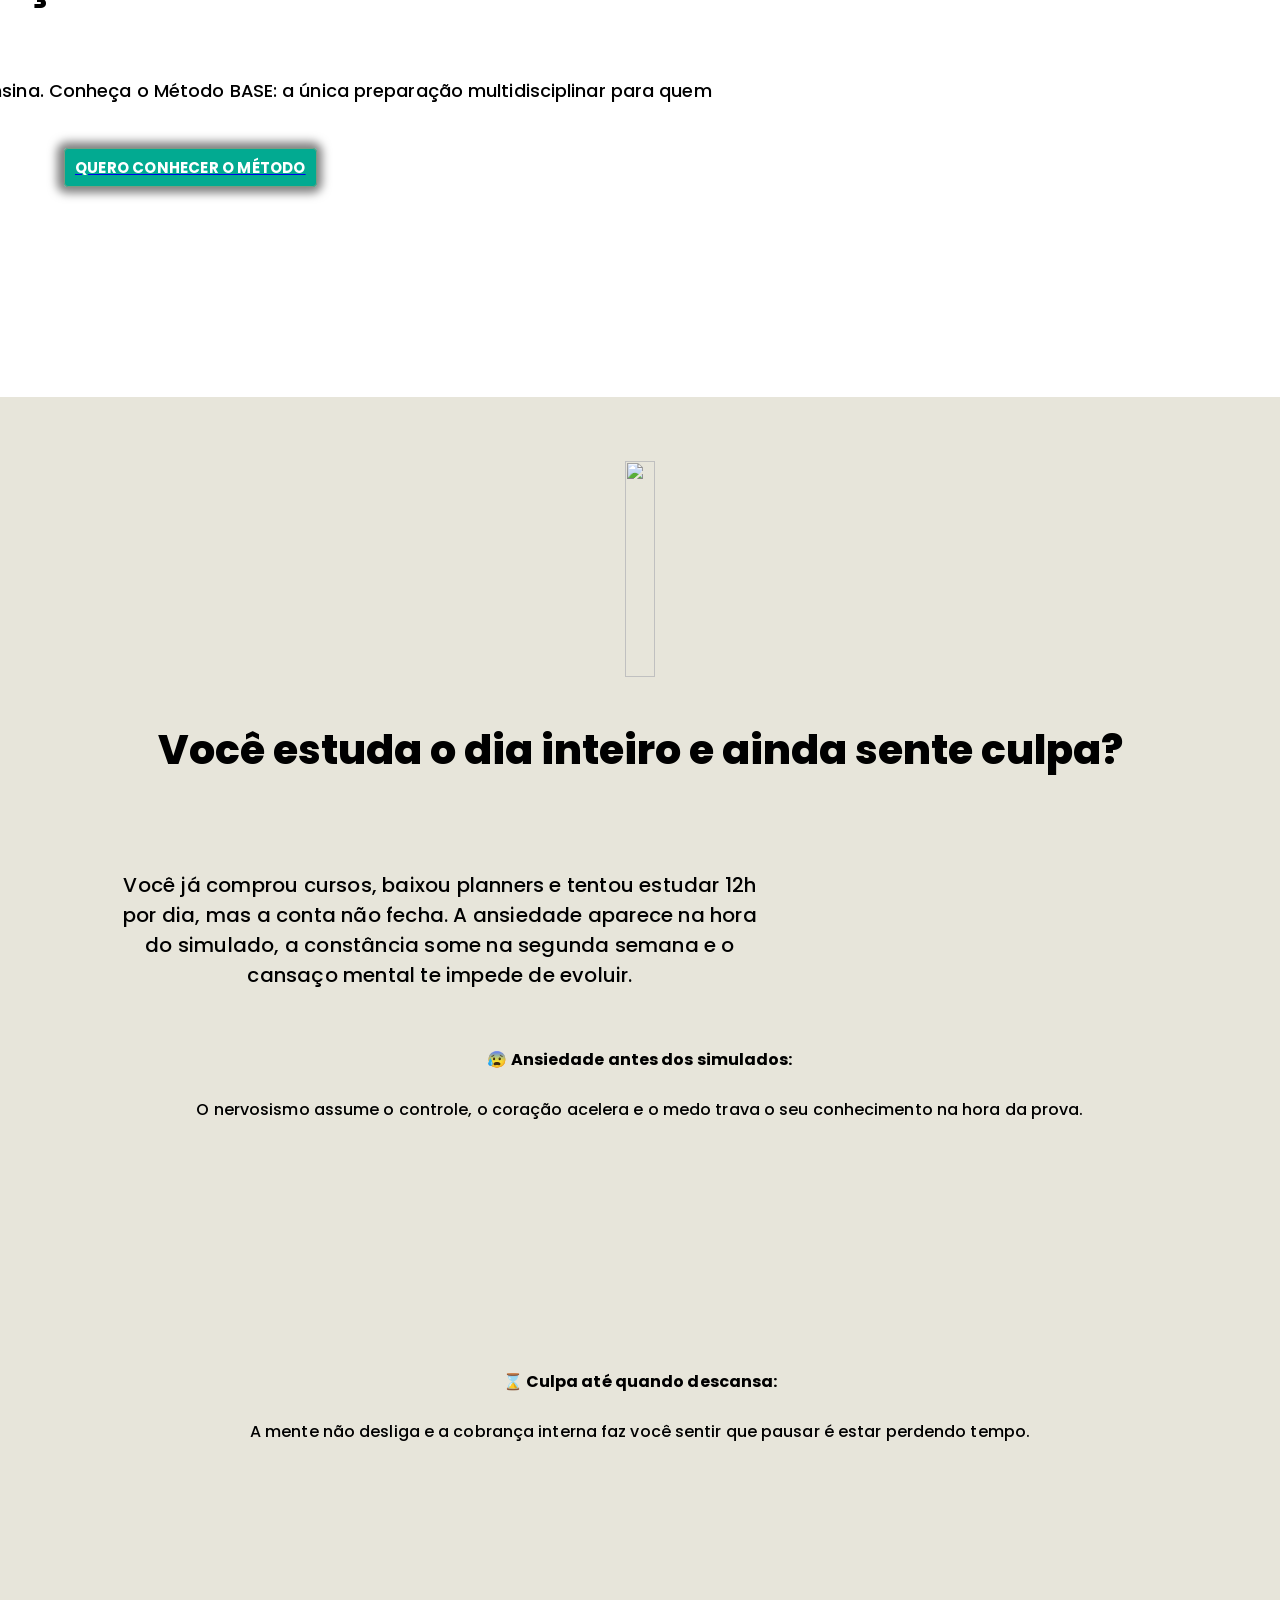
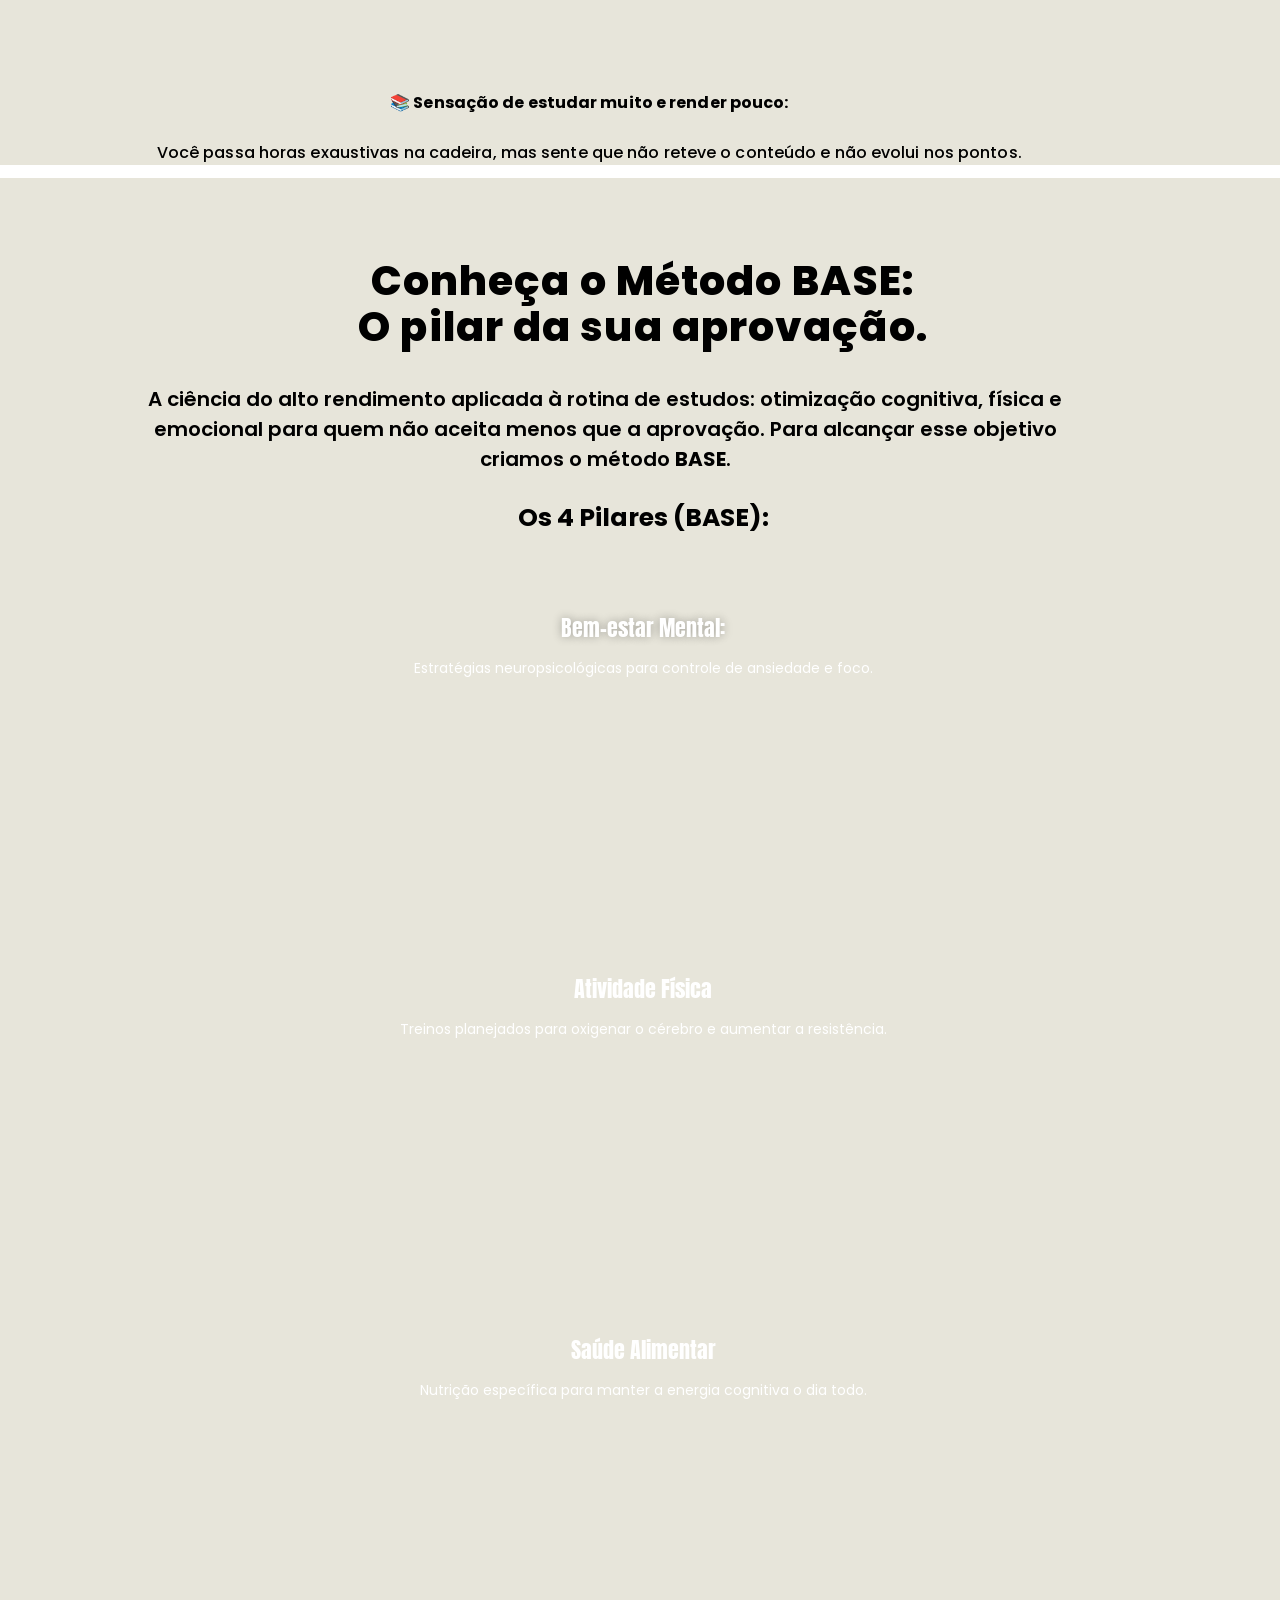
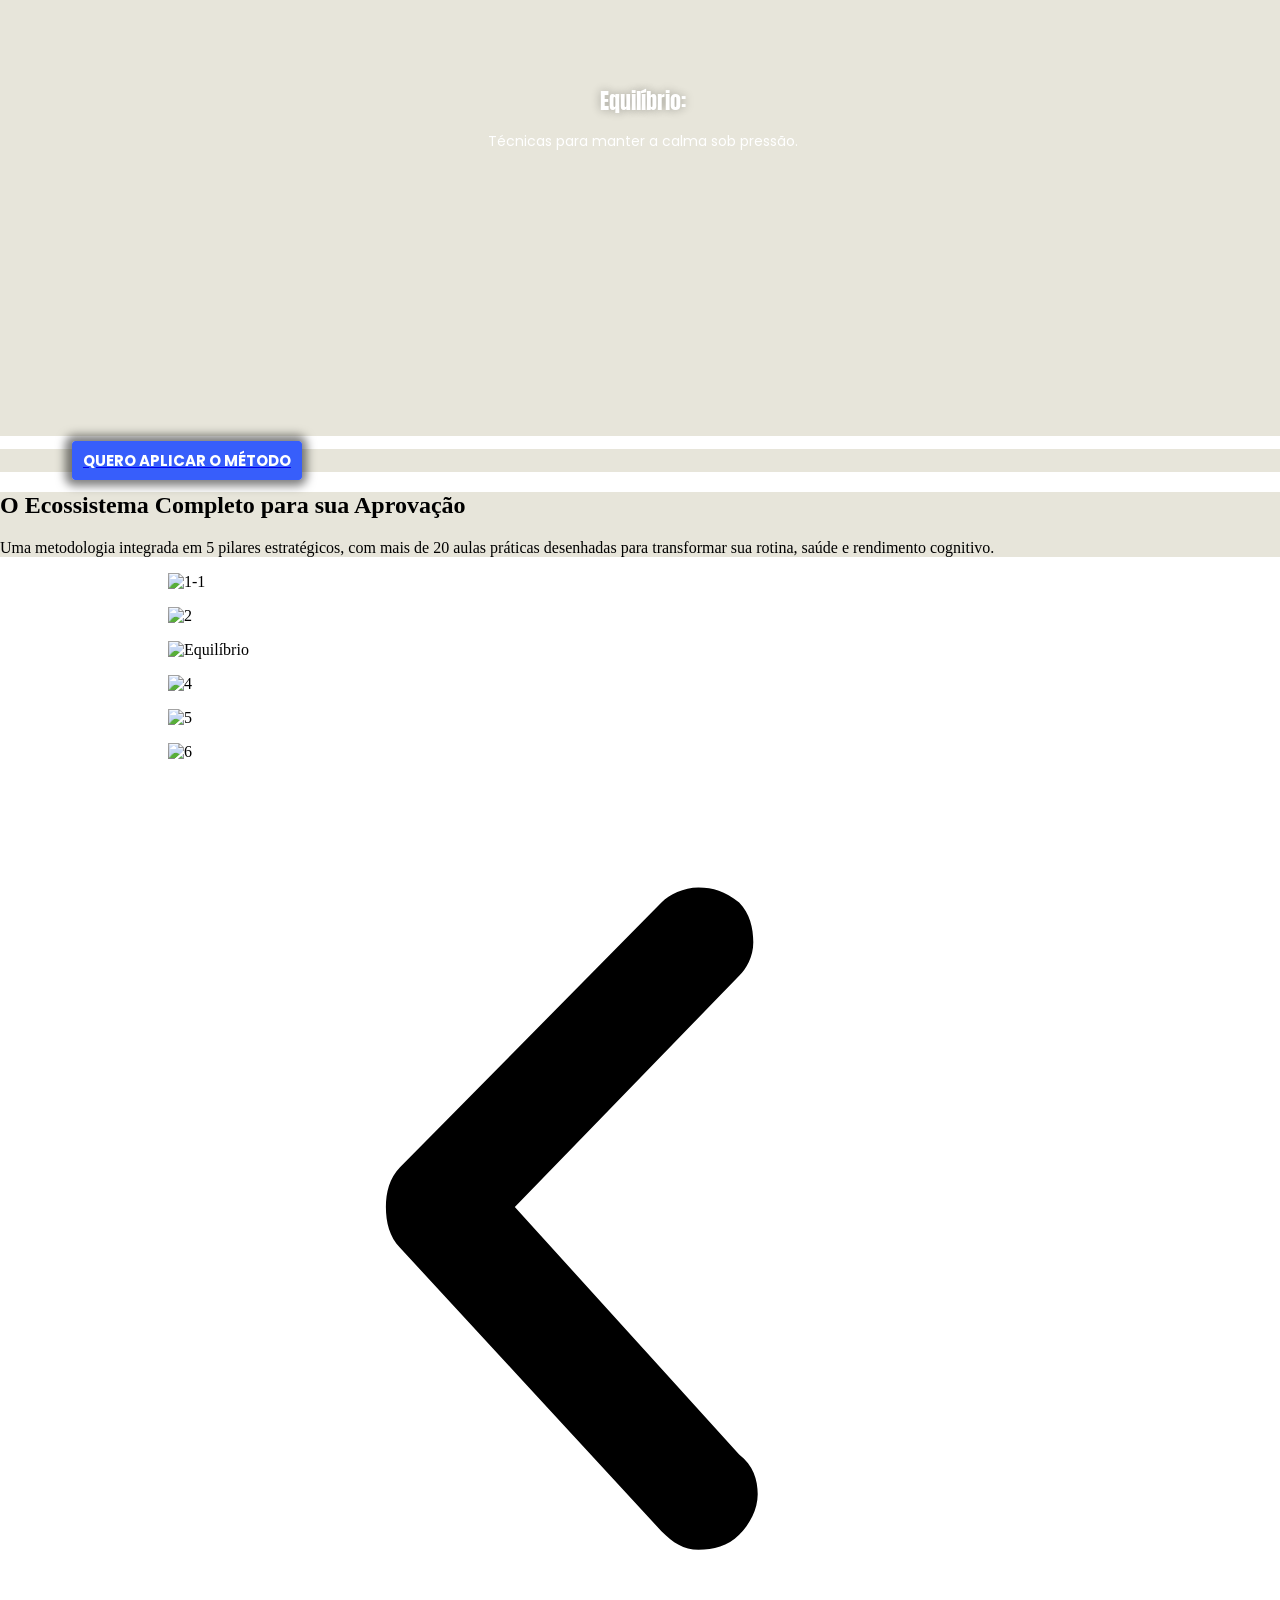
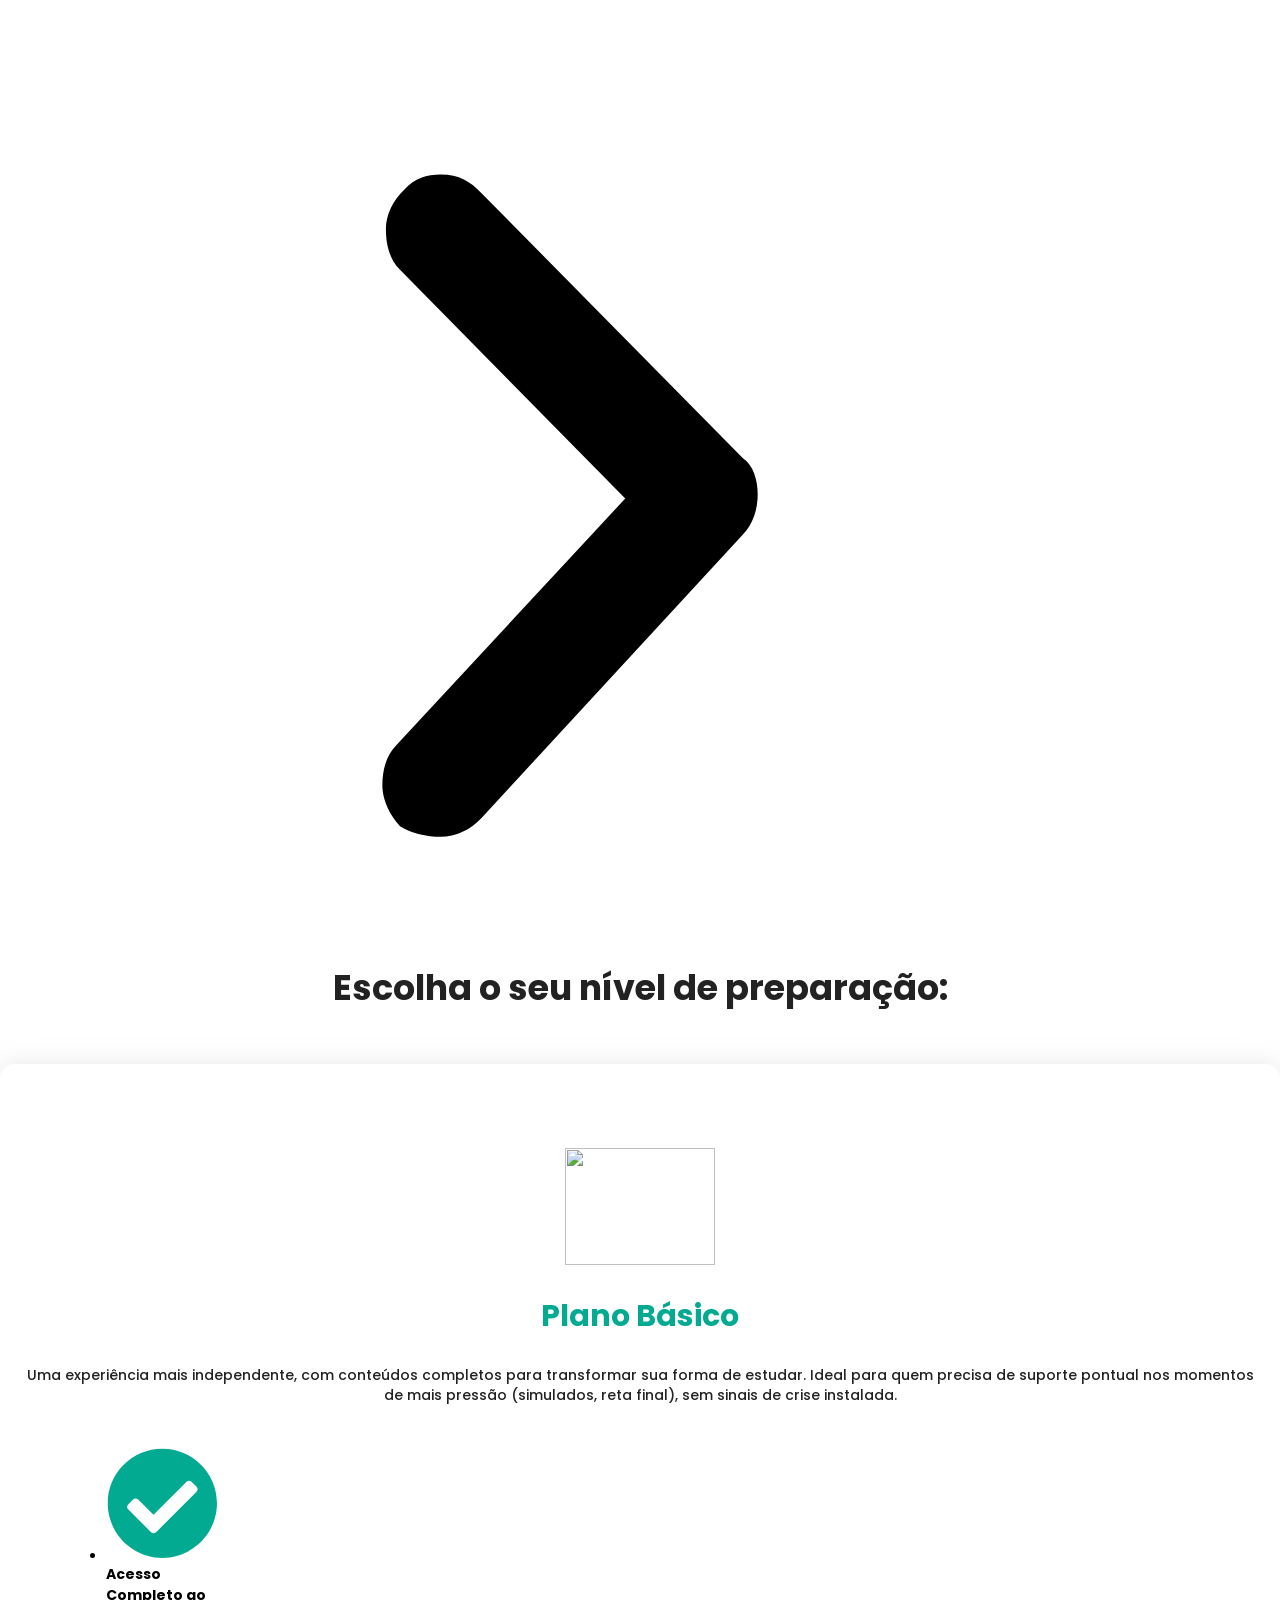
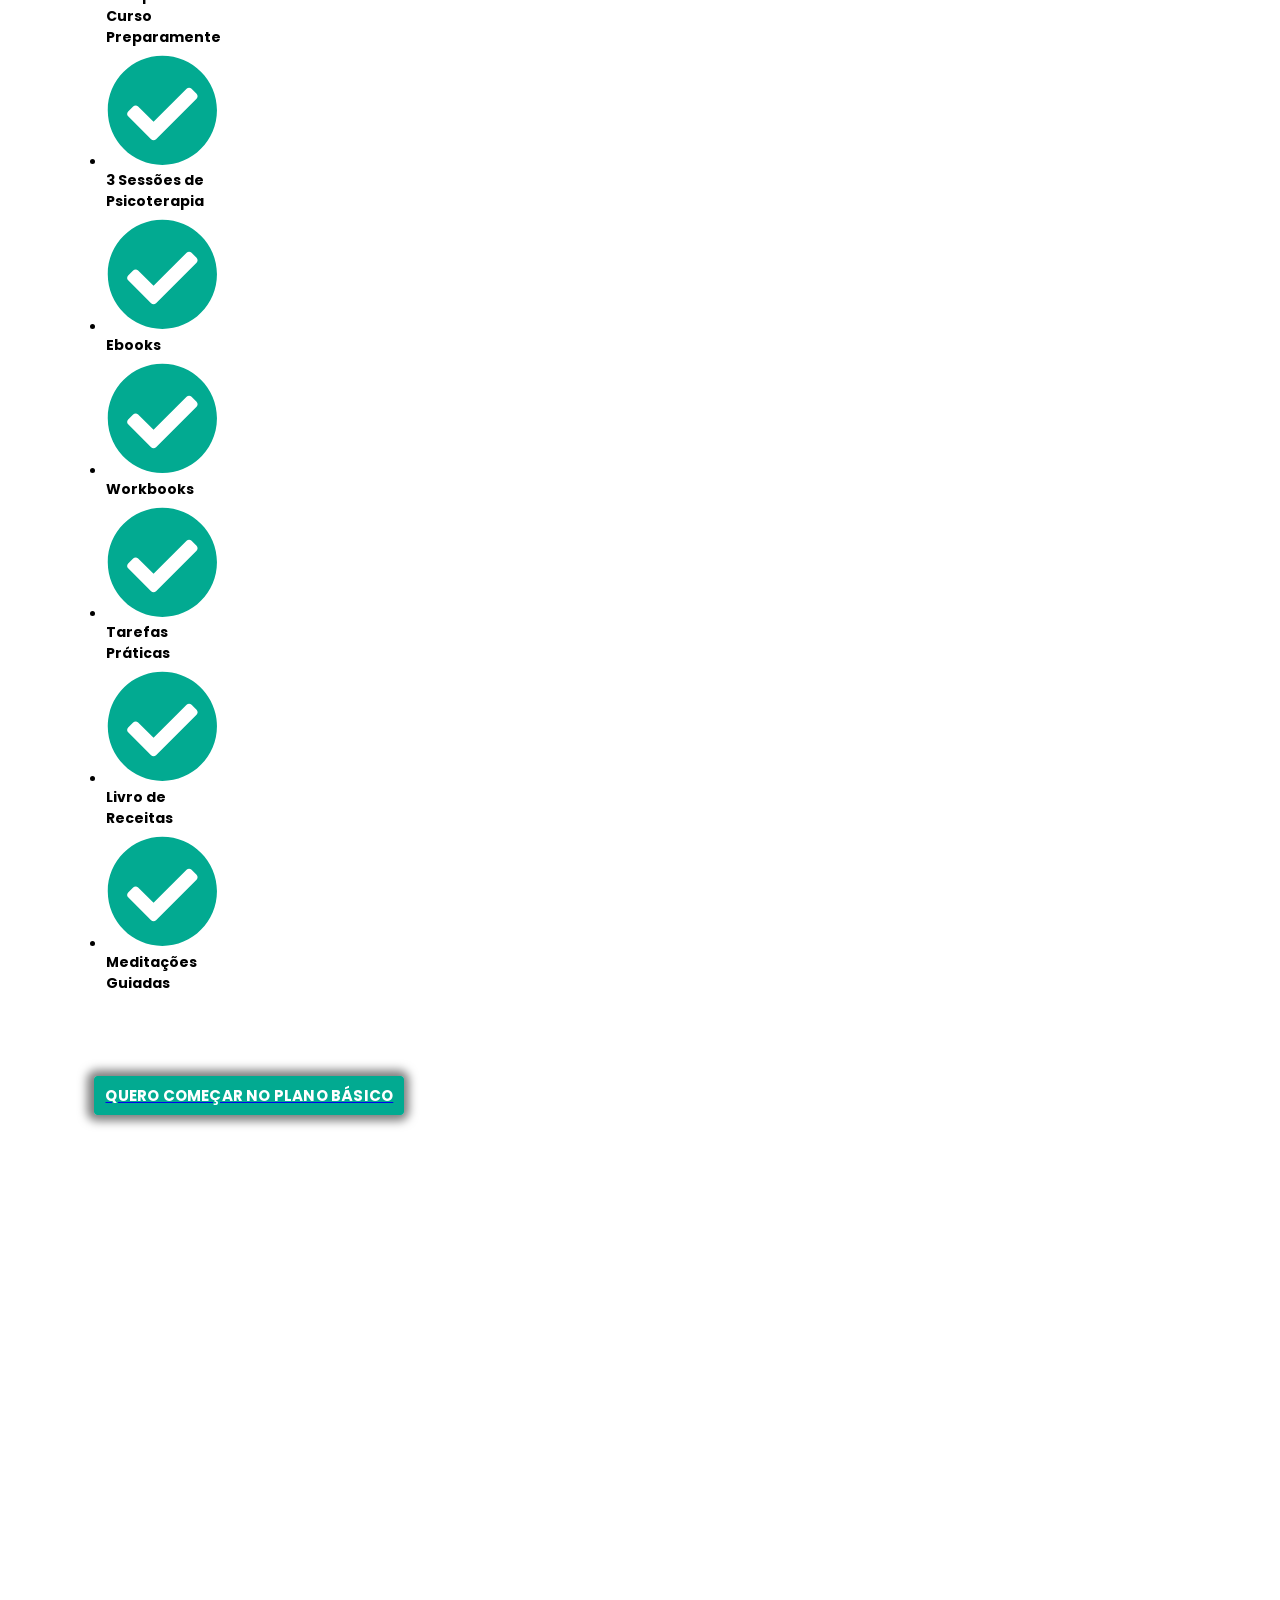
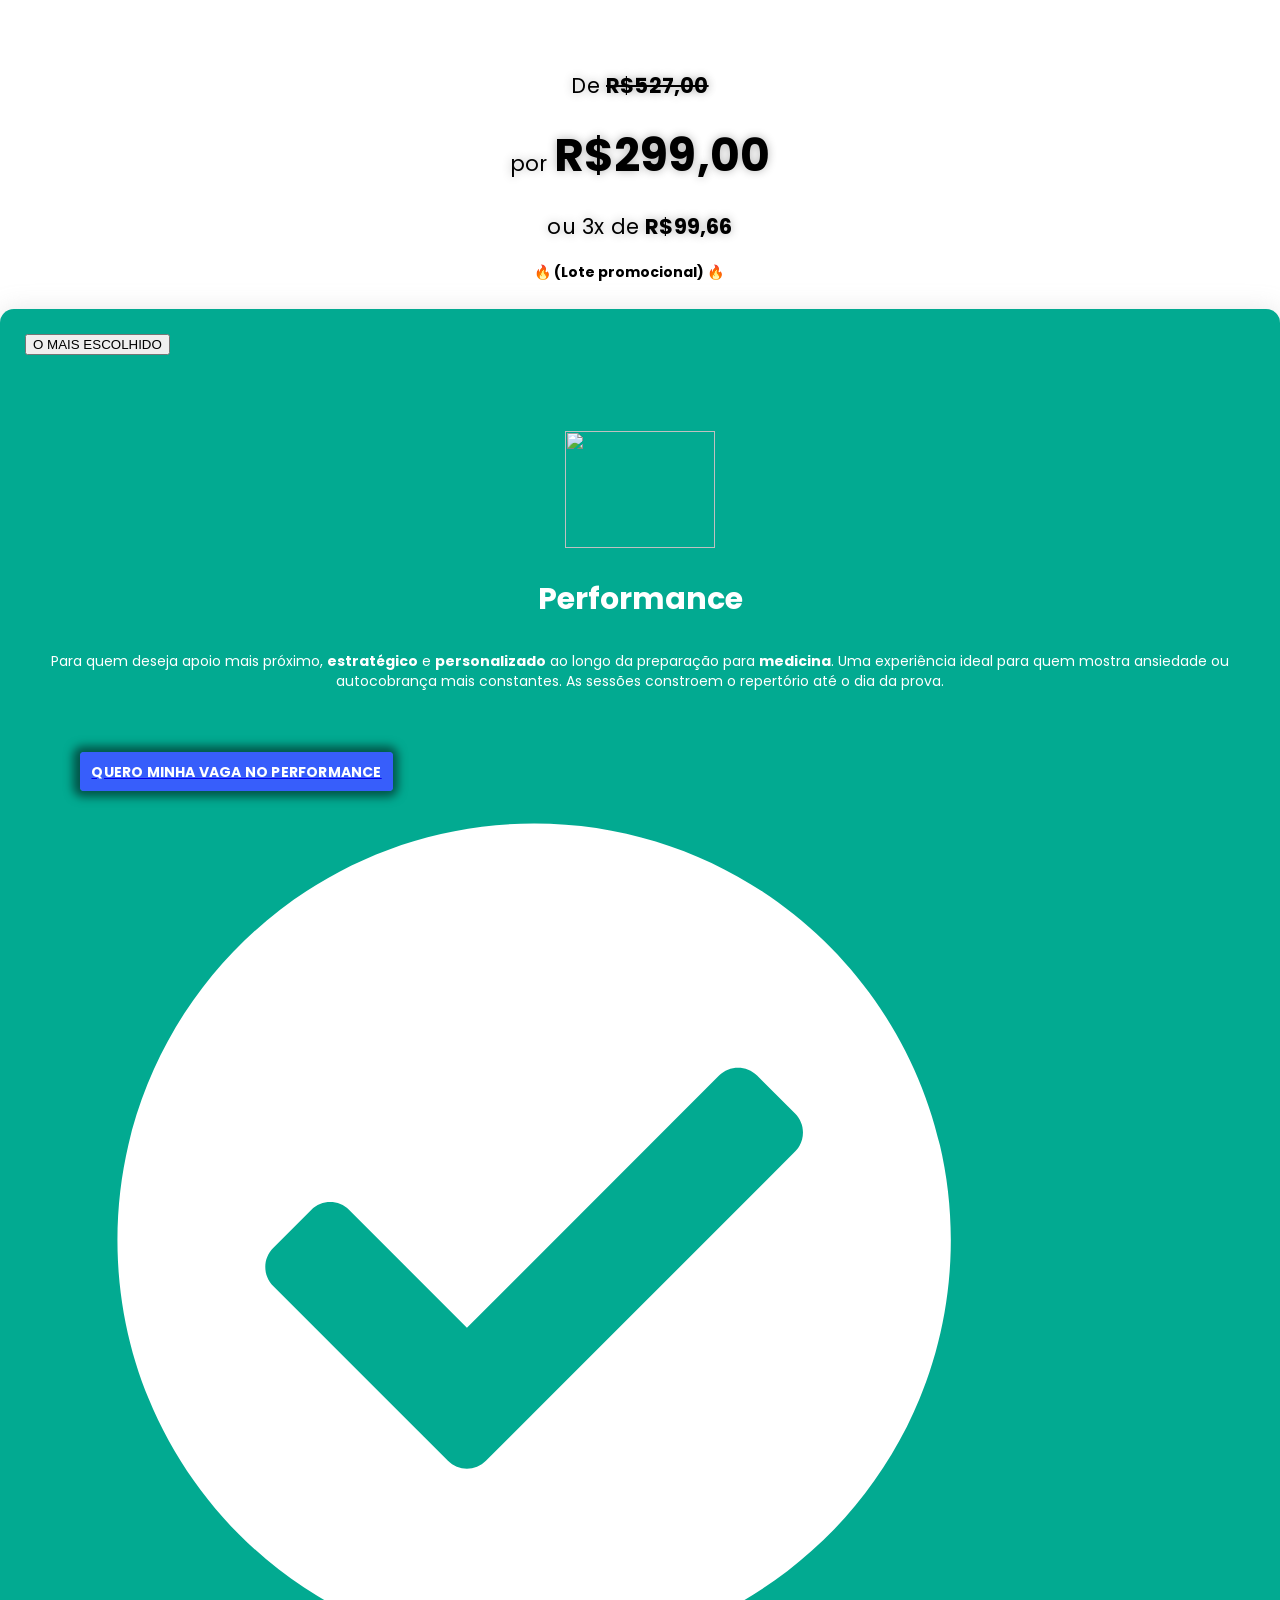
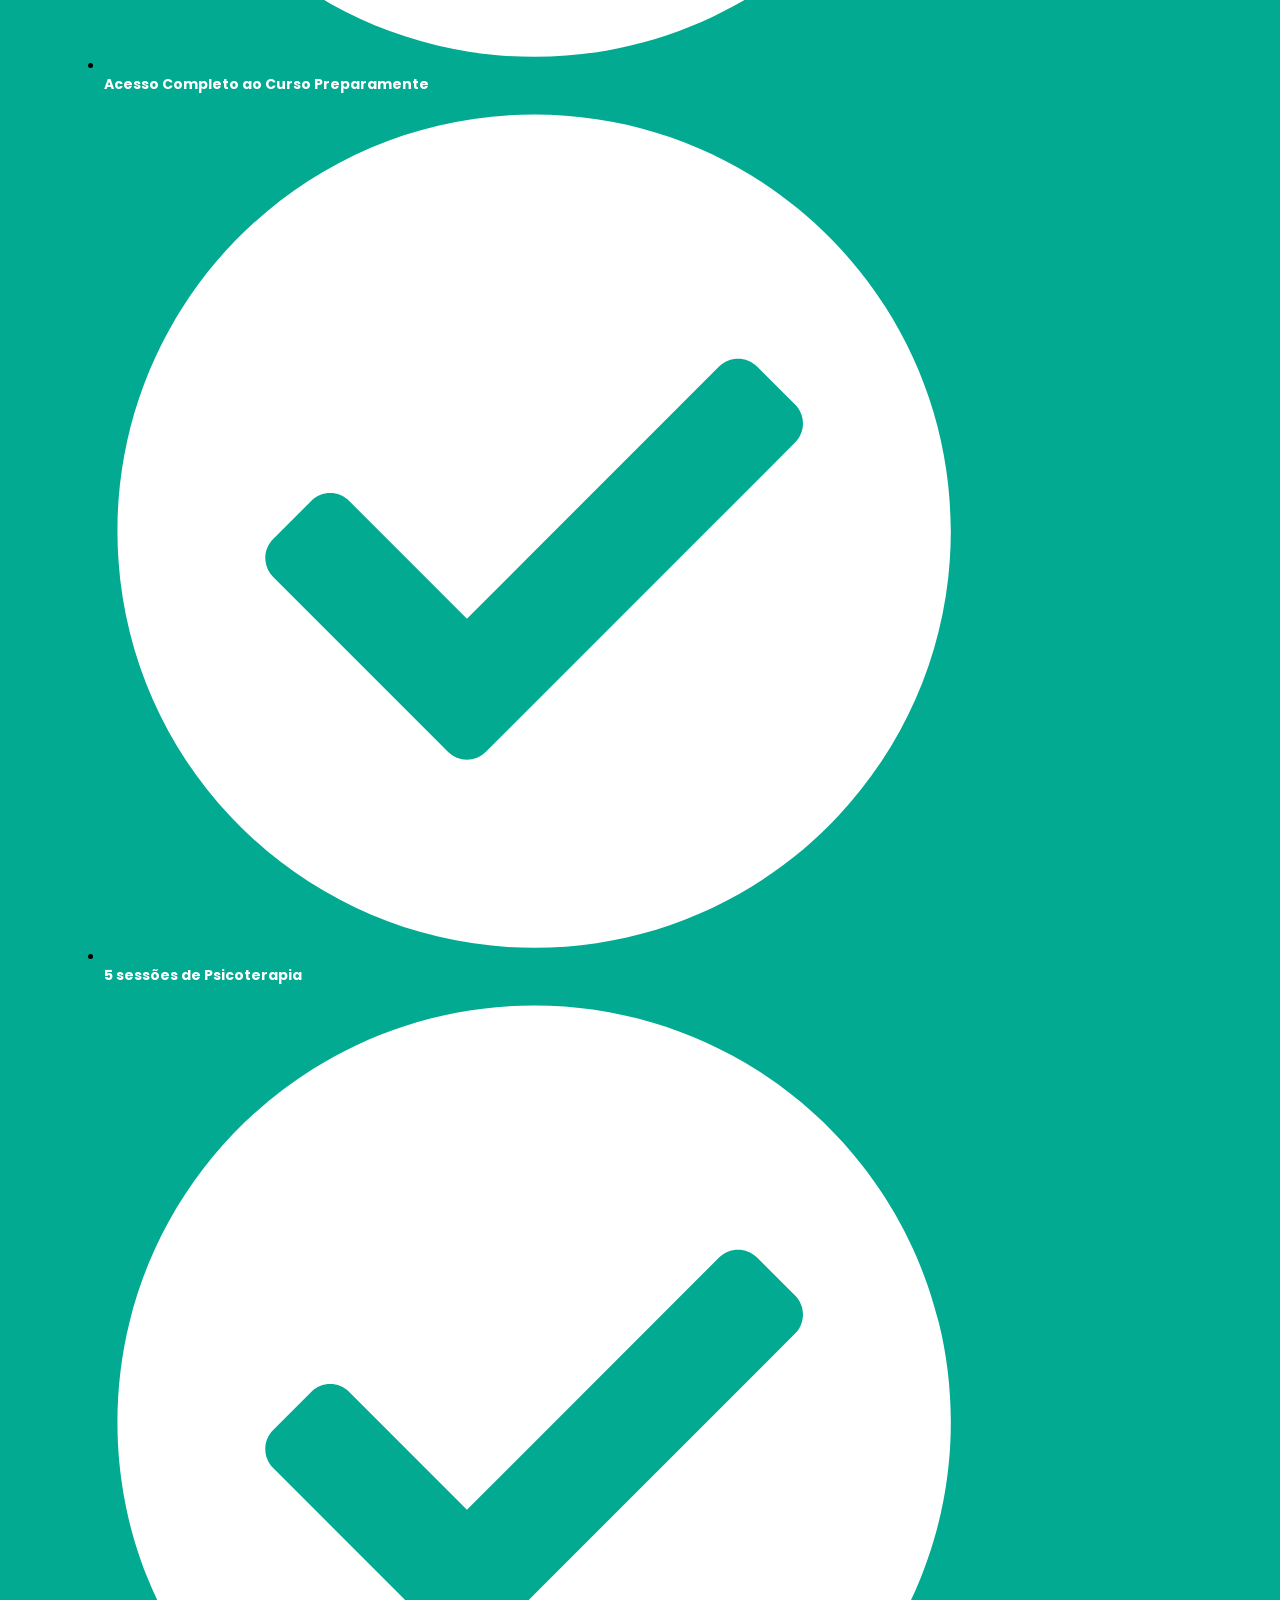
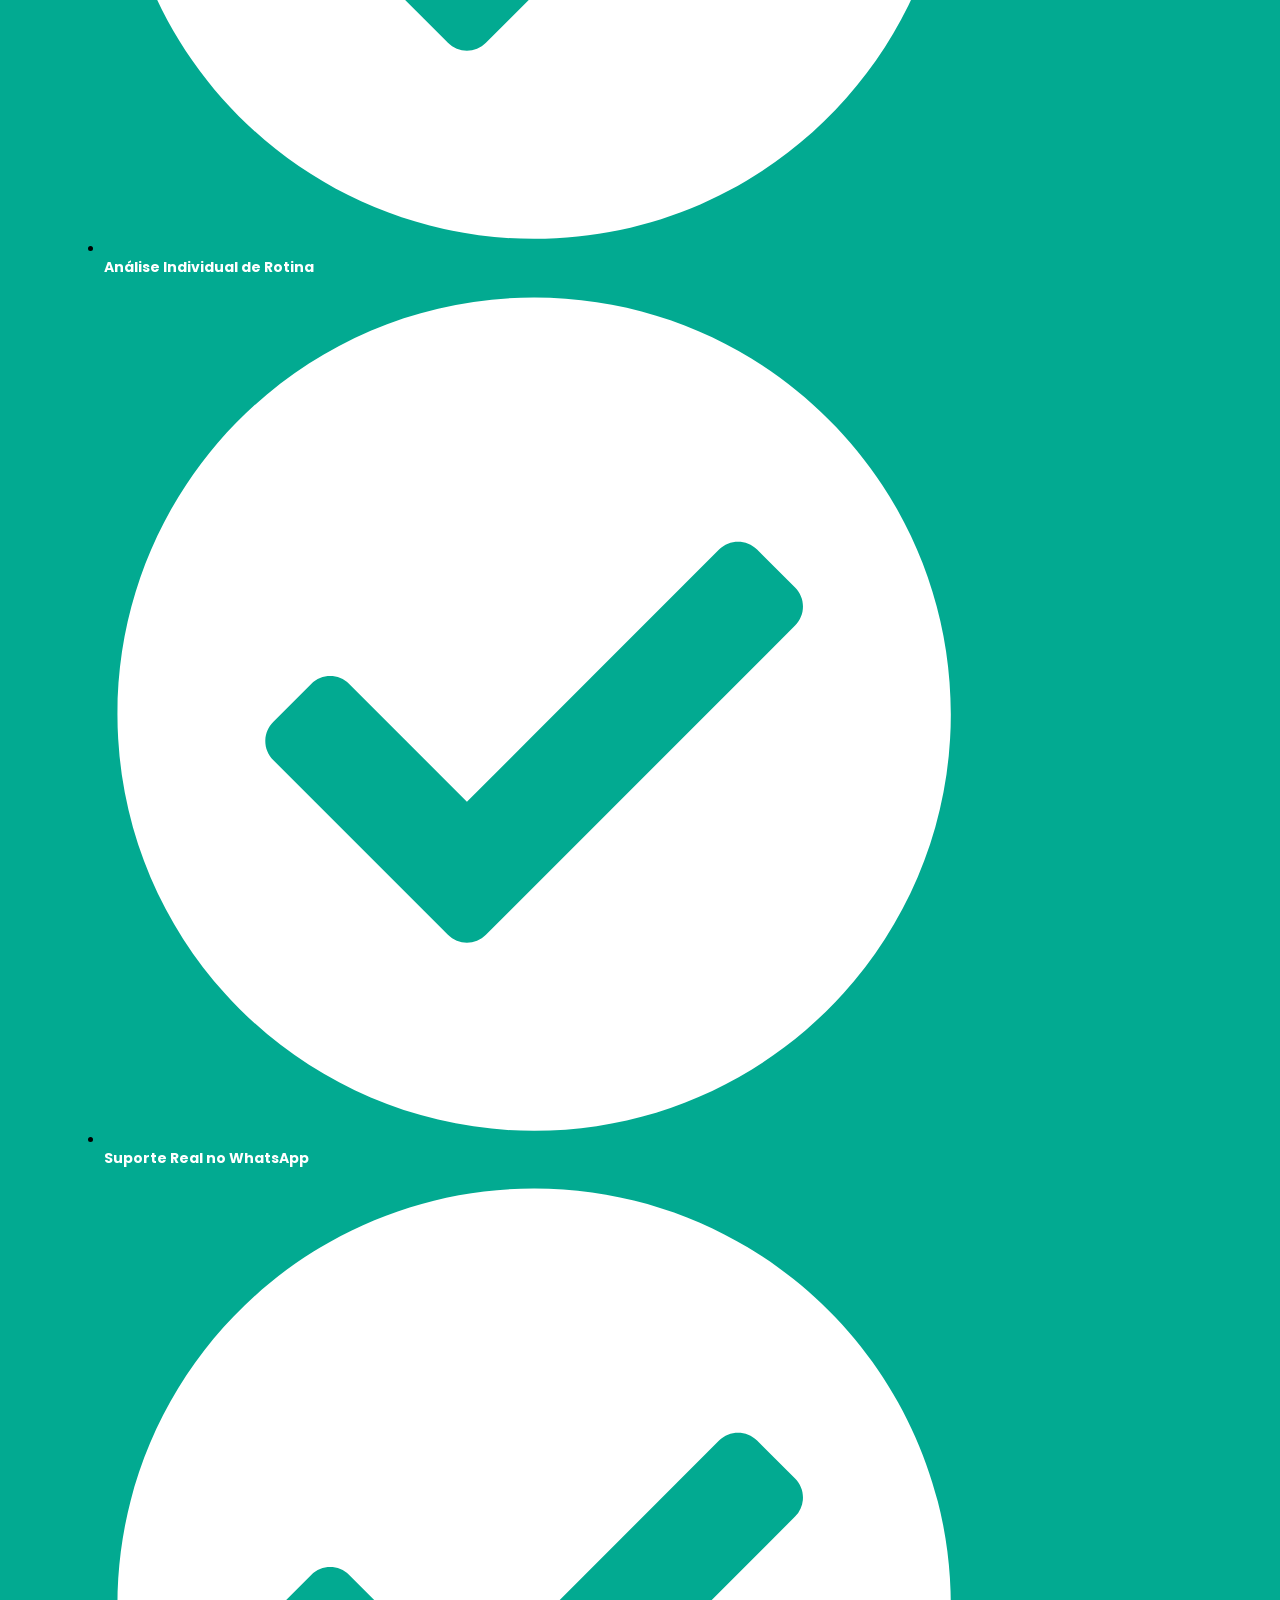
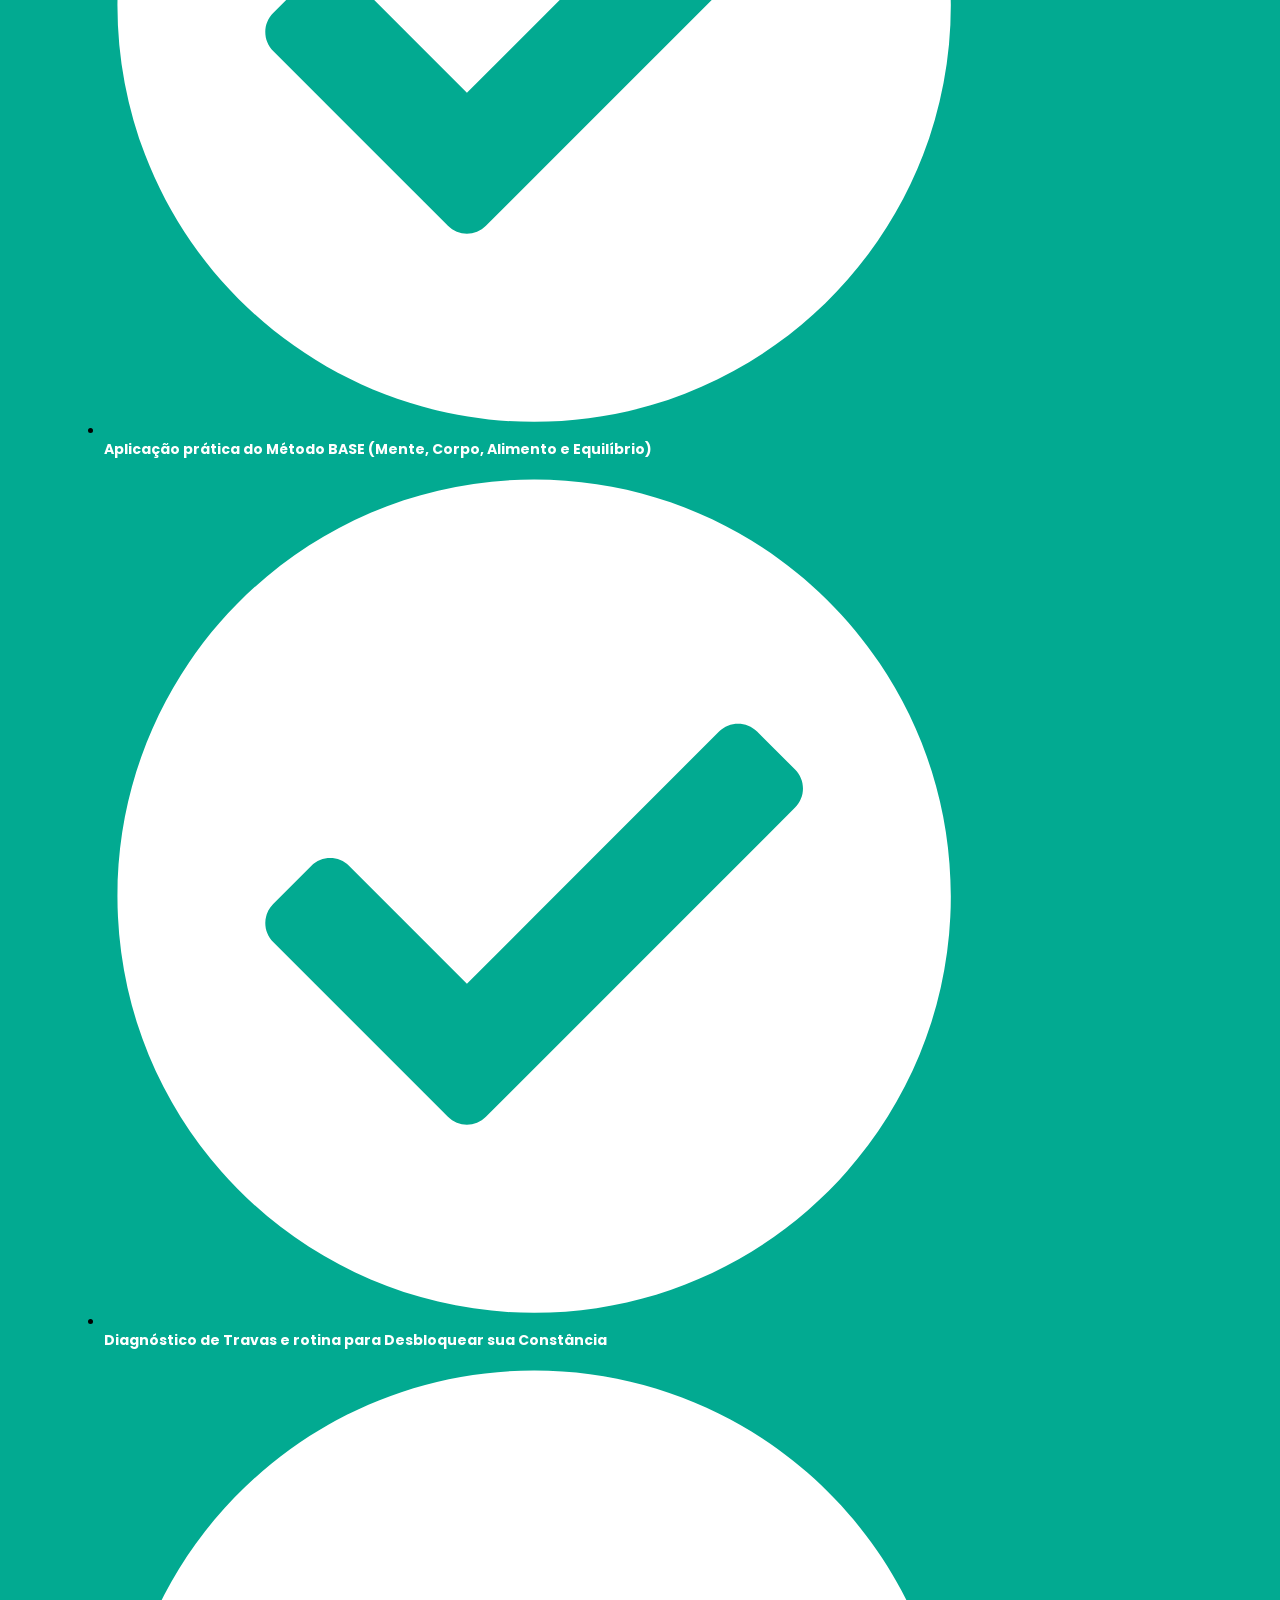
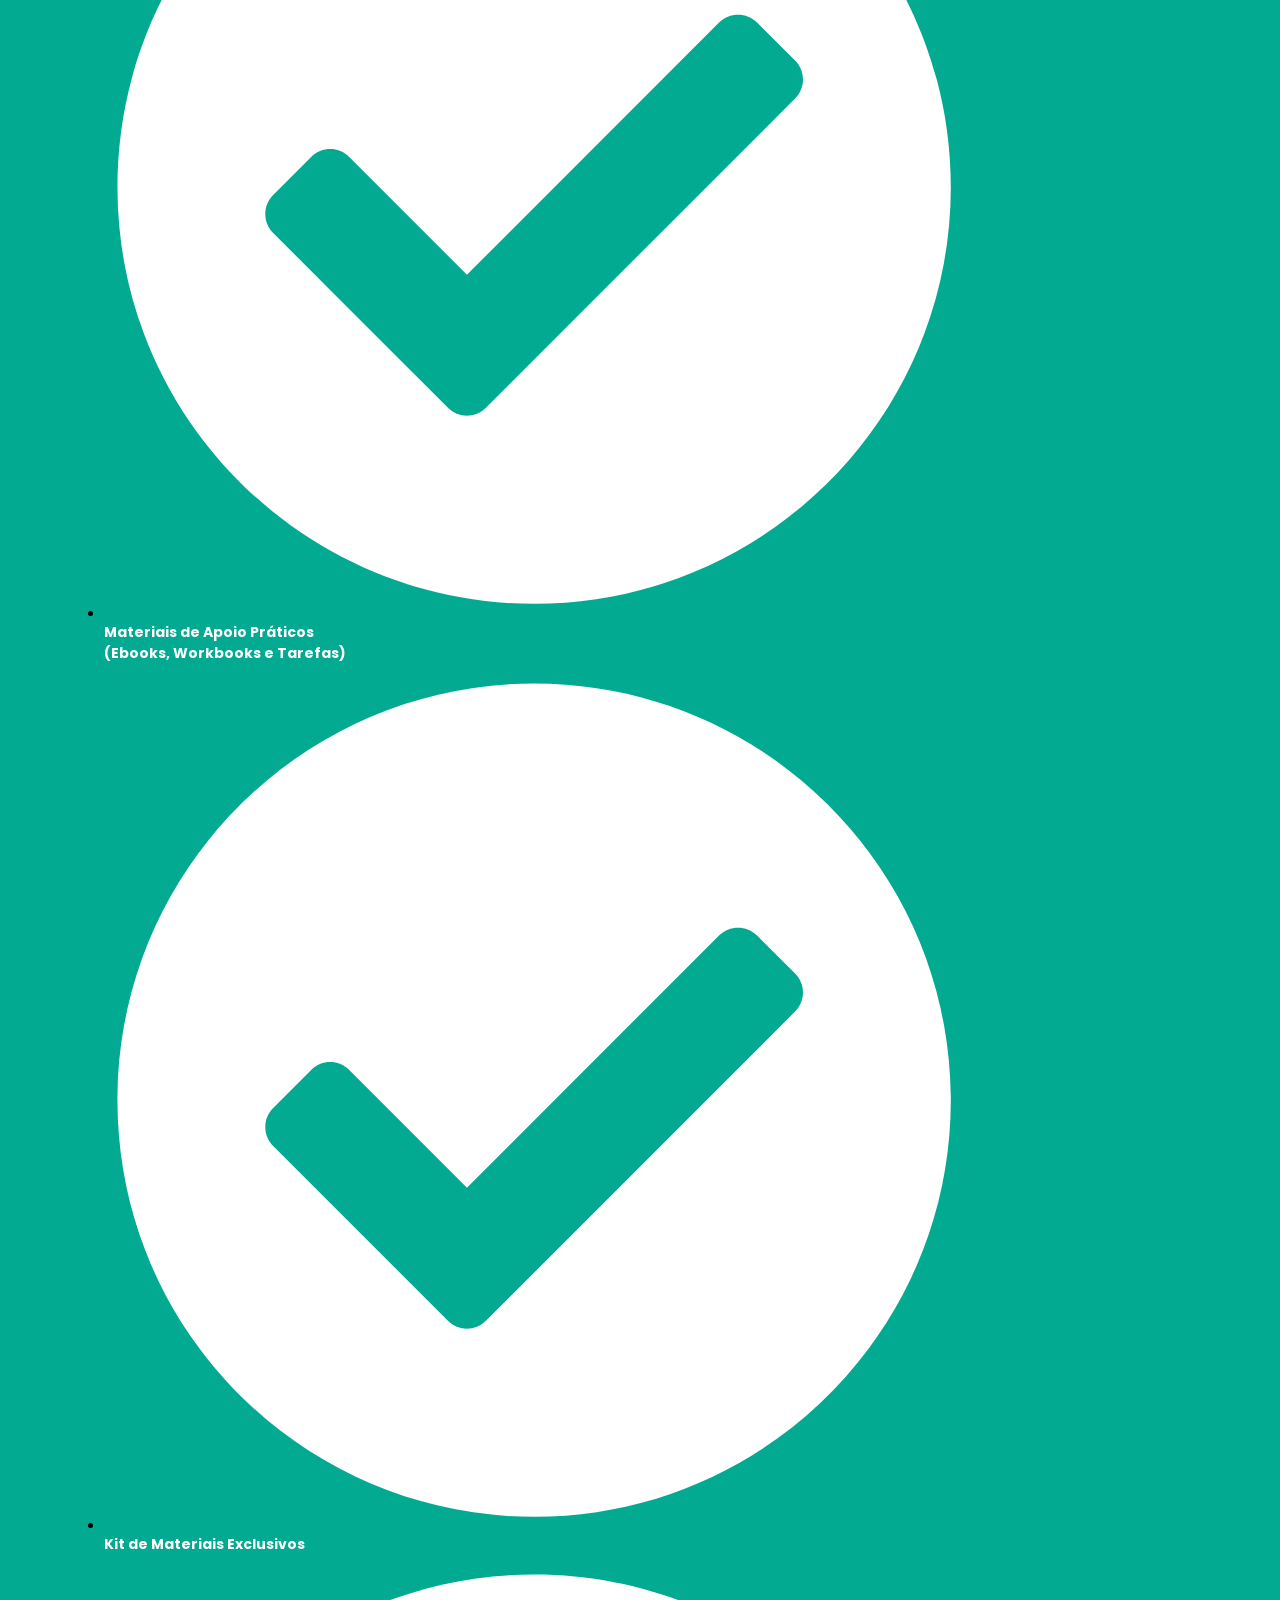
==== index.html @ 30eaa713 "Add files via upload" ====
<!DOCTYPE html>
<html lang="pt-BR" prefix="og: https://ogp.me/ns#">
<head><meta charset="UTF-8">
	
		
<!-- Otimização para mecanismos de pesquisa pelo Rank Math - https://rankmath.com/ -->
<title>Mentoria Preparamente - Psicólogo Mateus Tiujo - Preparamente | Mentoria</title>
<meta name="description" content="Descubra o método criado por psicólogos para você estudar melhor e aumentar as suas chances reais de aprovação em Medicina.">
<meta name="robots" content="index, follow, max-snippet:-1, max-video-preview:-1, max-image-preview:large">
<link rel="canonical" href="/">
<meta property="og:locale" content="pt_BR">
<meta property="og:type" content="website">
<meta property="og:title" content="Mentoria Preparamente - Psicólogo Mateus Tiujo - Preparamente | Mentoria">
<meta property="og:description" content="Descubra o método criado por psicólogos para você estudar melhor e aumentar as suas chances reais de aprovação em Medicina.">
<meta property="og:url" content="/">
<meta property="og:site_name" content="Curso Preparamente">
<meta property="og:updated_time" content="2026-08-25T13:36:39-03:00">
<meta property="article:published_time" content="2026-05-13T02:18:08-03:00">
<meta property="article:modified_time" content="2026-08-25T13:36:39-03:00">
<meta name="twitter:card" content="summary_large_image">
<meta name="twitter:title" content="Mentoria Preparamente - Psicólogo Mateus Tiujo - Preparamente | Mentoria">
<meta name="twitter:description" content="Descubra o método criado por psicólogos para você estudar melhor e aumentar as suas chances reais de aprovação em Medicina.">
<meta name="twitter:label1" content="Escrito por">
<meta name="twitter:data1" content="Kyros Marketing">
<meta name="twitter:label2" content="Tempo para leitura">
<meta name="twitter:data2" content="8 minutos">
<script type="application/ld+json" class="rank-math-schema">{"@context":"https://schema.org","@graph":[{"@type":["Person","Organization"],"@id":"/#person","name":"Curso Preparamente","logo":{"@type":"ImageObject","@id":"/#logo","url":"/wp-content/uploads/2026/05/central-verde.png","contentUrl":"/wp-content/uploads/2026/05/central-verde.png","caption":"Curso Preparamente","inLanguage":"pt-BR","width":"519","height":"227"},"image":{"@type":"ImageObject","@id":"/#logo","url":"/wp-content/uploads/2026/05/central-verde.png","contentUrl":"/wp-content/uploads/2026/05/central-verde.png","caption":"Curso Preparamente","inLanguage":"pt-BR","width":"519","height":"227"}},{"@type":"WebSite","@id":"/#website","url":"https://mentoriapreparamente.com.br","name":"Curso Preparamente","alternateName":"Preparamente","publisher":{"@id":"/#person"},"inLanguage":"pt-BR","potentialAction":{"@type":"SearchAction","target":"/?s={search_term_string}","query-input":"required name=search_term_string"}},{"@type":"ImageObject","@id":"/wp-content/uploads/2026/05/central-verde-1.png","url":"/wp-content/uploads/2026/05/central-verde-1.png","width":"200","height":"200","inLanguage":"pt-BR"},{"@type":"WebPage","@id":"/#webpage","url":"/","name":"Mentoria Preparamente - Psic\u00f3logo Mateus Tiujo - Preparamente | Mentoria","datePublished":"2026-05-13T02:18:08-03:00","dateModified":"2026-08-25T13:36:39-03:00","about":{"@id":"/#person"},"isPartOf":{"@id":"/#website"},"primaryImageOfPage":{"@id":"/wp-content/uploads/2026/05/central-verde-1.png"},"inLanguage":"pt-BR"},{"@type":"Person","@id":"/author/kyros-marketing/","name":"Kyros Marketing","url":"/author/kyros-marketing/","image":{"@type":"ImageObject","@id":"https://secure.gravatar.com/avatar/af9c59f8c259af6863aa261c4e5a3d7832712e059bbc242b240fab1f3166eb3b?s=96&amp;d=mm&amp;r=g","url":"https://secure.gravatar.com/avatar/af9c59f8c259af6863aa261c4e5a3d7832712e059bbc242b240fab1f3166eb3b?s=96&amp;d=mm&amp;r=g","caption":"Kyros Marketing","inLanguage":"pt-BR"}},{"@type":"Article","headline":"Mentoria Preparamente - Psic\u00f3logo Mateus Tiujo - Preparamente | Mentoria","datePublished":"2026-05-13T02:18:08-03:00","dateModified":"2026-08-25T13:36:39-03:00","author":{"@id":"/author/kyros-marketing/","name":"Kyros Marketing"},"publisher":{"@id":"/#person"},"description":"Descubra o m\u00e9todo criado por psic\u00f3logos para voc\u00ea estudar melhor e aumentar as suas chances reais de aprova\u00e7\u00e3o em Medicina.","name":"Mentoria Preparamente - Psic\u00f3logo Mateus Tiujo - Preparamente | Mentoria","@id":"/#richSnippet","isPartOf":{"@id":"/#webpage"},"image":{"@id":"/wp-content/uploads/2026/05/central-verde-1.png"},"inLanguage":"pt-BR","mainEntityOfPage":{"@id":"/#webpage"}}]}</script>
<!-- /Plugin de SEO Rank Math para WordPress -->

<link rel="alternate" type="application/rss+xml" title="Feed para Preparamente | Mentoria »" href="/feed/">
<link rel="alternate" type="application/rss+xml" title="Feed de comentários para Preparamente | Mentoria »" href="/comments/feed/">


<style id="wp-img-auto-sizes-contain-inline-css" type="text/css">
img:is([sizes=auto i],[sizes^="auto," i]){contain-intrinsic-size:3000px 1500px}
/*# sourceURL=wp-img-auto-sizes-contain-inline-css */
</style>
<style id="wp-emoji-styles-inline-css" type="text/css">

	img.wp-smiley, img.emoji {
		display: inline !important;
		border: none !important;
		box-shadow: none !important;
		height: 1em !important;
		width: 1em !important;
		margin: 0 0.07em !important;
		vertical-align: -0.1em !important;
		background: none !important;
		padding: 0 !important;
	}
/*# sourceURL=wp-emoji-styles-inline-css */
</style>
<style id="classic-theme-styles-inline-css" type="text/css">
/*! This file is auto-generated */
.wp-block-button__link{color:#fff;background-color:#32373c;border-radius:9999px;box-shadow:none;text-decoration:none;padding:calc(.667em + 2px) calc(1.333em + 2px);font-size:1.125em}.wp-block-file__button{background:#32373c;color:#fff;text-decoration:none}
/*# sourceURL=/wp-includes/css/classic-themes.min.css */
</style>
<style id="global-styles-inline-css" type="text/css">
:root{--wp--preset--aspect-ratio--square: 1;--wp--preset--aspect-ratio--4-3: 4/3;--wp--preset--aspect-ratio--3-4: 3/4;--wp--preset--aspect-ratio--3-2: 3/2;--wp--preset--aspect-ratio--2-3: 2/3;--wp--preset--aspect-ratio--16-9: 16/9;--wp--preset--aspect-ratio--9-16: 9/16;--wp--preset--color--black: #000000;--wp--preset--color--cyan-bluish-gray: #abb8c3;--wp--preset--color--white: #ffffff;--wp--preset--color--pale-pink: #f78da7;--wp--preset--color--vivid-red: #cf2e2e;--wp--preset--color--luminous-vivid-orange: #ff6900;--wp--preset--color--luminous-vivid-amber: #fcb900;--wp--preset--color--light-green-cyan: #7bdcb5;--wp--preset--color--vivid-green-cyan: #00d084;--wp--preset--color--pale-cyan-blue: #8ed1fc;--wp--preset--color--vivid-cyan-blue: #0693e3;--wp--preset--color--vivid-purple: #9b51e0;--wp--preset--gradient--vivid-cyan-blue-to-vivid-purple: linear-gradient(135deg,rgb(6,147,227) 0%,rgb(155,81,224) 100%);--wp--preset--gradient--light-green-cyan-to-vivid-green-cyan: linear-gradient(135deg,rgb(122,220,180) 0%,rgb(0,208,130) 100%);--wp--preset--gradient--luminous-vivid-amber-to-luminous-vivid-orange: linear-gradient(135deg,rgb(252,185,0) 0%,rgb(255,105,0) 100%);--wp--preset--gradient--luminous-vivid-orange-to-vivid-red: linear-gradient(135deg,rgb(255,105,0) 0%,rgb(207,46,46) 100%);--wp--preset--gradient--very-light-gray-to-cyan-bluish-gray: linear-gradient(135deg,rgb(238,238,238) 0%,rgb(169,184,195) 100%);--wp--preset--gradient--cool-to-warm-spectrum: linear-gradient(135deg,rgb(74,234,220) 0%,rgb(151,120,209) 20%,rgb(207,42,186) 40%,rgb(238,44,130) 60%,rgb(251,105,98) 80%,rgb(254,248,76) 100%);--wp--preset--gradient--blush-light-purple: linear-gradient(135deg,rgb(255,206,236) 0%,rgb(152,150,240) 100%);--wp--preset--gradient--blush-bordeaux: linear-gradient(135deg,rgb(254,205,165) 0%,rgb(254,45,45) 50%,rgb(107,0,62) 100%);--wp--preset--gradient--luminous-dusk: linear-gradient(135deg,rgb(255,203,112) 0%,rgb(199,81,192) 50%,rgb(65,88,208) 100%);--wp--preset--gradient--pale-ocean: linear-gradient(135deg,rgb(255,245,203) 0%,rgb(182,227,212) 50%,rgb(51,167,181) 100%);--wp--preset--gradient--electric-grass: linear-gradient(135deg,rgb(202,248,128) 0%,rgb(113,206,126) 100%);--wp--preset--gradient--midnight: linear-gradient(135deg,rgb(2,3,129) 0%,rgb(40,116,252) 100%);--wp--preset--font-size--small: 13px;--wp--preset--font-size--medium: 20px;--wp--preset--font-size--large: 36px;--wp--preset--font-size--x-large: 42px;--wp--preset--spacing--20: 0.44rem;--wp--preset--spacing--30: 0.67rem;--wp--preset--spacing--40: 1rem;--wp--preset--spacing--50: 1.5rem;--wp--preset--spacing--60: 2.25rem;--wp--preset--spacing--70: 3.38rem;--wp--preset--spacing--80: 5.06rem;--wp--preset--shadow--natural: 6px 6px 9px rgba(0, 0, 0, 0.2);--wp--preset--shadow--deep: 12px 12px 50px rgba(0, 0, 0, 0.4);--wp--preset--shadow--sharp: 6px 6px 0px rgba(0, 0, 0, 0.2);--wp--preset--shadow--outlined: 6px 6px 0px -3px rgb(255, 255, 255), 6px 6px rgb(0, 0, 0);--wp--preset--shadow--crisp: 6px 6px 0px rgb(0, 0, 0);}:where(.is-layout-flex){gap: 0.5em;}:where(.is-layout-grid){gap: 0.5em;}body .is-layout-flex{display: flex;}.is-layout-flex{flex-wrap: wrap;align-items: center;}.is-layout-flex > :is(*, div){margin: 0;}body .is-layout-grid{display: grid;}.is-layout-grid > :is(*, div){margin: 0;}:where(.wp-block-columns.is-layout-flex){gap: 2em;}:where(.wp-block-columns.is-layout-grid){gap: 2em;}:where(.wp-block-post-template.is-layout-flex){gap: 1.25em;}:where(.wp-block-post-template.is-layout-grid){gap: 1.25em;}.has-black-color{color: var(--wp--preset--color--black) !important;}.has-cyan-bluish-gray-color{color: var(--wp--preset--color--cyan-bluish-gray) !important;}.has-white-color{color: var(--wp--preset--color--white) !important;}.has-pale-pink-color{color: var(--wp--preset--color--pale-pink) !important;}.has-vivid-red-color{color: var(--wp--preset--color--vivid-red) !important;}.has-luminous-vivid-orange-color{color: var(--wp--preset--color--luminous-vivid-orange) !important;}.has-luminous-vivid-amber-color{color: var(--wp--preset--color--luminous-vivid-amber) !important;}.has-light-green-cyan-color{color: var(--wp--preset--color--light-green-cyan) !important;}.has-vivid-green-cyan-color{color: var(--wp--preset--color--vivid-green-cyan) !important;}.has-pale-cyan-blue-color{color: var(--wp--preset--color--pale-cyan-blue) !important;}.has-vivid-cyan-blue-color{color: var(--wp--preset--color--vivid-cyan-blue) !important;}.has-vivid-purple-color{color: var(--wp--preset--color--vivid-purple) !important;}.has-black-background-color{background-color: var(--wp--preset--color--black) !important;}.has-cyan-bluish-gray-background-color{background-color: var(--wp--preset--color--cyan-bluish-gray) !important;}.has-white-background-color{background-color: var(--wp--preset--color--white) !important;}.has-pale-pink-background-color{background-color: var(--wp--preset--color--pale-pink) !important;}.has-vivid-red-background-color{background-color: var(--wp--preset--color--vivid-red) !important;}.has-luminous-vivid-orange-background-color{background-color: var(--wp--preset--color--luminous-vivid-orange) !important;}.has-luminous-vivid-amber-background-color{background-color: var(--wp--preset--color--luminous-vivid-amber) !important;}.has-light-green-cyan-background-color{background-color: var(--wp--preset--color--light-green-cyan) !important;}.has-vivid-green-cyan-background-color{background-color: var(--wp--preset--color--vivid-green-cyan) !important;}.has-pale-cyan-blue-background-color{background-color: var(--wp--preset--color--pale-cyan-blue) !important;}.has-vivid-cyan-blue-background-color{background-color: var(--wp--preset--color--vivid-cyan-blue) !important;}.has-vivid-purple-background-color{background-color: var(--wp--preset--color--vivid-purple) !important;}.has-black-border-color{border-color: var(--wp--preset--color--black) !important;}.has-cyan-bluish-gray-border-color{border-color: var(--wp--preset--color--cyan-bluish-gray) !important;}.has-white-border-color{border-color: var(--wp--preset--color--white) !important;}.has-pale-pink-border-color{border-color: var(--wp--preset--color--pale-pink) !important;}.has-vivid-red-border-color{border-color: var(--wp--preset--color--vivid-red) !important;}.has-luminous-vivid-orange-border-color{border-color: var(--wp--preset--color--luminous-vivid-orange) !important;}.has-luminous-vivid-amber-border-color{border-color: var(--wp--preset--color--luminous-vivid-amber) !important;}.has-light-green-cyan-border-color{border-color: var(--wp--preset--color--light-green-cyan) !important;}.has-vivid-green-cyan-border-color{border-color: var(--wp--preset--color--vivid-green-cyan) !important;}.has-pale-cyan-blue-border-color{border-color: var(--wp--preset--color--pale-cyan-blue) !important;}.has-vivid-cyan-blue-border-color{border-color: var(--wp--preset--color--vivid-cyan-blue) !important;}.has-vivid-purple-border-color{border-color: var(--wp--preset--color--vivid-purple) !important;}.has-vivid-cyan-blue-to-vivid-purple-gradient-background{background: var(--wp--preset--gradient--vivid-cyan-blue-to-vivid-purple) !important;}.has-light-green-cyan-to-vivid-green-cyan-gradient-background{background: var(--wp--preset--gradient--light-green-cyan-to-vivid-green-cyan) !important;}.has-luminous-vivid-amber-to-luminous-vivid-orange-gradient-background{background: var(--wp--preset--gradient--luminous-vivid-amber-to-luminous-vivid-orange) !important;}.has-luminous-vivid-orange-to-vivid-red-gradient-background{background: var(--wp--preset--gradient--luminous-vivid-orange-to-vivid-red) !important;}.has-very-light-gray-to-cyan-bluish-gray-gradient-background{background: var(--wp--preset--gradient--very-light-gray-to-cyan-bluish-gray) !important;}.has-cool-to-warm-spectrum-gradient-background{background: var(--wp--preset--gradient--cool-to-warm-spectrum) !important;}.has-blush-light-purple-gradient-background{background: var(--wp--preset--gradient--blush-light-purple) !important;}.has-blush-bordeaux-gradient-background{background: var(--wp--preset--gradient--blush-bordeaux) !important;}.has-luminous-dusk-gradient-background{background: var(--wp--preset--gradient--luminous-dusk) !important;}.has-pale-ocean-gradient-background{background: var(--wp--preset--gradient--pale-ocean) !important;}.has-electric-grass-gradient-background{background: var(--wp--preset--gradient--electric-grass) !important;}.has-midnight-gradient-background{background: var(--wp--preset--gradient--midnight) !important;}.has-small-font-size{font-size: var(--wp--preset--font-size--small) !important;}.has-medium-font-size{font-size: var(--wp--preset--font-size--medium) !important;}.has-large-font-size{font-size: var(--wp--preset--font-size--large) !important;}.has-x-large-font-size{font-size: var(--wp--preset--font-size--x-large) !important;}
:where(.wp-block-post-template.is-layout-flex){gap: 1.25em;}:where(.wp-block-post-template.is-layout-grid){gap: 1.25em;}
:where(.wp-block-term-template.is-layout-flex){gap: 1.25em;}:where(.wp-block-term-template.is-layout-grid){gap: 1.25em;}
:where(.wp-block-columns.is-layout-flex){gap: 2em;}:where(.wp-block-columns.is-layout-grid){gap: 2em;}
:root :where(.wp-block-pullquote){font-size: 1.5em;line-height: 1.6;}
/*# sourceURL=global-styles-inline-css */
</style>
<link rel="stylesheet" id="royal-elementor-kit-style-css" href="/wp-content/themes/royal-elementor-kit/style.css?ver=1.0" type="text/css" media="all">
<link rel="stylesheet" id="elementor-frontend-css" href="/wp-content/uploads/elementor/css/custom-frontend.min.css?ver=1787676597" type="text/css" media="all">
<style id="elementor-frontend-inline-css" type="text/css">
.wpr-dc-hidden{display:none!important}.wpr-dc-fallback{margin:0;padding:0}
.elementor-kit-4{--e-global-color-primary:#6EC1E4;--e-global-color-secondary:#54595F;--e-global-color-text:#7A7A7A;--e-global-color-accent:#61CE70;--e-global-typography-primary-font-family:"Roboto";--e-global-typography-primary-font-weight:600;--e-global-typography-secondary-font-family:"Roboto Slab";--e-global-typography-secondary-font-weight:400;--e-global-typography-text-font-family:"Roboto";--e-global-typography-text-font-weight:400;--e-global-typography-accent-font-family:"Roboto";--e-global-typography-accent-font-weight:500;}.elementor-section.elementor-section-boxed > .elementor-container{max-width:1330px;}.e-con{--container-max-width:1330px;}.elementor-widget:not(:last-child){margin-block-end:20px;}.elementor-element{--widgets-spacing:20px 20px;--widgets-spacing-row:20px;--widgets-spacing-column:20px;}{}h1.entry-title{display:var(--page-title-display);}@media(max-width:1024px){.elementor-section.elementor-section-boxed > .elementor-container{max-width:1024px;}.e-con{--container-max-width:1024px;}}@media(max-width:767px){.elementor-section.elementor-section-boxed > .elementor-container{max-width:767px;}.e-con{--container-max-width:767px;}}
.e-heading-base a, .e-paragraph-base a { all: unset; cursor: pointer; }form[data-element_type="e-form"].form-state-success [data-element_type="e-form-success-message"],form[data-element_type="e-form"].form-state-error [data-element_type="e-form-error-message"]{ display: block; }
.elementor-2363 .elementor-element.elementor-element-28bb45150:not(.elementor-motion-effects-element-type-background), .elementor-2363 .elementor-element.elementor-element-28bb45150 > .elementor-motion-effects-container > .elementor-motion-effects-layer{background-image:url("/wp-content/uploads/2026/06/1-scaled.webp");background-position:0px 136px;background-repeat:no-repeat;background-size:cover;}.elementor-2363 .elementor-element.elementor-element-28bb45150 > .elementor-background-overlay{background-color:#81818136;opacity:0.23;transition:background 0.3s, border-radius 0.3s, opacity 0.3s;}.elementor-2363 .elementor-element.elementor-element-28bb45150 > .elementor-container{max-width:1331px;min-height:1011px;}.elementor-2363 .elementor-element.elementor-element-28bb45150{transition:background 0.3s, border 0.3s, border-radius 0.3s, box-shadow 0.3s;margin-top:-72px;margin-bottom:0px;}.elementor-2363 .elementor-element.elementor-element-230a5f7 > .elementor-element-populated{margin:0vw 0vw 0vw 0vw;--e-column-margin-right:0vw;--e-column-margin-left:0vw;}.elementor-widget-image .widget-image-caption{color:var( --e-global-color-text );font-family:var( --e-global-typography-text-font-family ), Sans-serif;font-weight:var( --e-global-typography-text-font-weight );}.elementor-2363 .elementor-element.elementor-element-8cca77a > .elementor-widget-container{margin:1vw 2vw 1vw -20vw;padding:1px 249px 0px 31px;}.elementor-2363 .elementor-element.elementor-element-8cca77a{z-index:1;text-align:center;}.elementor-2363 .elementor-element.elementor-element-8cca77a img{width:28%;max-width:21%;opacity:1;filter:brightness( 100% ) contrast( 100% ) saturate( 100% ) blur( 0px ) hue-rotate( 0deg );border-style:solid;border-width:0px 0px 0px 0px;border-color:#6FAA7A;border-radius:0px 0px 0px 0px;}.elementor-widget-text-editor{font-family:var( --e-global-typography-text-font-family ), Sans-serif;font-weight:var( --e-global-typography-text-font-weight );color:var( --e-global-color-text );}.elementor-widget-text-editor.elementor-drop-cap-view-stacked .elementor-drop-cap{background-color:var( --e-global-color-primary );}.elementor-widget-text-editor.elementor-drop-cap-view-framed .elementor-drop-cap, .elementor-widget-text-editor.elementor-drop-cap-view-default .elementor-drop-cap{color:var( --e-global-color-primary );border-color:var( --e-global-color-primary );}.elementor-2363 .elementor-element.elementor-element-b526f23{width:var( --container-widget-width, 77% );max-width:77%;--container-widget-width:77%;--container-widget-flex-grow:0;font-family:"Poppins", Sans-serif;font-size:2.3vw;font-weight:600;letter-spacing:0.1px;color:#000000;}.elementor-2363 .elementor-element.elementor-element-b526f23 > .elementor-widget-container{margin:0vw 70vw -7vw -16vw;padding:0vw 0vw 0vw 8.5vw;}.elementor-2363 .elementor-element.elementor-element-b526f23.elementor-element{--flex-grow:0;--flex-shrink:0;}.elementor-2363 .elementor-element.elementor-element-950980d{width:var( --container-widget-width, 55% );max-width:55%;--container-widget-width:55%;--container-widget-flex-grow:0;font-family:"Poppins", Sans-serif;font-size:1vw;font-weight:500;letter-spacing:0.1px;color:#000000;}.elementor-2363 .elementor-element.elementor-element-950980d > .elementor-widget-container{margin:6vw 0vw -4vw -7.5vw;}.elementor-2363 .elementor-element.elementor-element-950980d p{margin-block-end:4px;}.elementor-2363 .elementor-element.elementor-element-1562e5ee .wpr-button{background-color:#02AA91;-webkit-transition-duration:0.4s;transition-duration:0.4s;-webkit-animation-duration:0.4s;animation-duration:0.4s;border-color:#7B9B81;box-shadow:-1px 0px 10px 6px rgba(0,0,0,0.5);border-style:solid;border-width:1px 1px 1px 1px;border-radius:4px 4px 4px 4px;}	.elementor-2363 .elementor-element.elementor-element-1562e5ee [class*="elementor-animation"]:hover,
								.elementor-2363 .elementor-element.elementor-element-1562e5ee .wpr-button::before,
								.elementor-2363 .elementor-element.elementor-element-1562e5ee .wpr-button::after{background-color:#5B9365;}.elementor-2363 .elementor-element.elementor-element-1562e5ee > .elementor-widget-container{margin:5vw 0vw -2vw -7.5vw;padding:-9vw -3vw 0vw -3vw;}.elementor-2363 .elementor-element.elementor-element-1562e5ee.elementor-element{--order:99999 /* order end hack */;}.elementor-2363 .elementor-element.elementor-element-1562e5ee .wpr-button::before{-webkit-transition-duration:0.4s;transition-duration:0.4s;-webkit-animation-duration:0.4s;animation-duration:0.4s;}.elementor-2363 .elementor-element.elementor-element-1562e5ee .wpr-button::after{-webkit-transition-duration:0.4s;transition-duration:0.4s;-webkit-animation-duration:0.4s;animation-duration:0.4s;color:#ffffff;padding:10px 10px 10px 10px;}.elementor-2363 .elementor-element.elementor-element-1562e5ee .wpr-button .wpr-button-icon{-webkit-transition-duration:0.4s;transition-duration:0.4s;}.elementor-2363 .elementor-element.elementor-element-1562e5ee .wpr-button .wpr-button-icon svg{-webkit-transition-duration:0.4s;transition-duration:0.4s;}.elementor-2363 .elementor-element.elementor-element-1562e5ee .wpr-button .wpr-button-text{-webkit-transition-duration:0.4s;transition-duration:0.4s;-webkit-animation-duration:0.4s;animation-duration:0.4s;}.elementor-2363 .elementor-element.elementor-element-1562e5ee .wpr-button .wpr-button-content{-webkit-transition-duration:0.4s;transition-duration:0.4s;-webkit-animation-duration:0.4s;animation-duration:0.4s;}.elementor-2363 .elementor-element.elementor-element-1562e5ee .wpr-button-wrap{max-width:372px;}.elementor-2363 .elementor-element.elementor-element-1562e5ee{text-align:left;}.elementor-2363 .elementor-element.elementor-element-1562e5ee .wpr-button-content{-webkit-justify-content:center;justify-content:center;}.elementor-2363 .elementor-element.elementor-element-1562e5ee .wpr-button-text{-webkit-justify-content:center;justify-content:center;color:#FFFFFF;}.elementor-2363 .elementor-element.elementor-element-1562e5ee .wpr-button-icon{font-size:18px;}.elementor-2363 .elementor-element.elementor-element-1562e5ee .wpr-button-icon svg{width:18px;height:18px;}.elementor-2363 .elementor-element.elementor-element-1562e5ee.wpr-button-icon-position-left .wpr-button-icon{margin-right:12px;}.elementor-2363 .elementor-element.elementor-element-1562e5ee.wpr-button-icon-position-right .wpr-button-icon{margin-left:12px;}.elementor-2363 .elementor-element.elementor-element-1562e5ee.wpr-button-icon-style-inline .wpr-button-icon{color:#FFFFFF;}.elementor-2363 .elementor-element.elementor-element-1562e5ee.wpr-button-icon-style-inline .wpr-button-icon svg{fill:#FFFFFF;}.elementor-2363 .elementor-element.elementor-element-1562e5ee .wpr-button-text,.elementor-2363 .elementor-element.elementor-element-1562e5ee .wpr-button::after{font-family:"Poppins", Sans-serif;font-size:15px;font-weight:bold;letter-spacing:0.2px;}.elementor-2363 .elementor-element.elementor-element-1562e5ee .wpr-button:hover .wpr-button-text{color:#ffffff;}.elementor-2363 .elementor-element.elementor-element-1562e5ee.wpr-button-icon-style-inline .wpr-button:hover .wpr-button-icon{color:#ffffff;}.elementor-2363 .elementor-element.elementor-element-1562e5ee.wpr-button-icon-style-inline .wpr-button:hover .wpr-button-icon svg{fill:#ffffff;}.elementor-2363 .elementor-element.elementor-element-1562e5ee .wpr-button:focus .wpr-button-text{color:#ffffff;}.elementor-2363 .elementor-element.elementor-element-1562e5ee.wpr-button-icon-style-inline .wpr-button:focus .wpr-button-icon{color:#ffffff;}.elementor-2363 .elementor-element.elementor-element-1562e5ee.wpr-button-icon-style-inline .wpr-button:focus .wpr-button-icon svg{fill:#ffffff;}.elementor-2363 .elementor-element.elementor-element-1562e5ee .wpr-button:hover{border-color:#5B9365;}.elementor-2363 .elementor-element.elementor-element-1562e5ee.wpr-button-icon-style-inline .wpr-button{padding:10px 10px 10px 10px;}.elementor-2363 .elementor-element.elementor-element-1562e5ee.wpr-button-icon-style-block .wpr-button-text{padding:10px 10px 10px 10px;}.elementor-2363 .elementor-element.elementor-element-1562e5ee.wpr-button-icon-style-inline-block .wpr-button-content{padding:10px 10px 10px 10px;}.elementor-2363 .elementor-element.elementor-element-6da627cd:not(.elementor-motion-effects-element-type-background), .elementor-2363 .elementor-element.elementor-element-6da627cd > .elementor-motion-effects-container > .elementor-motion-effects-layer{background-color:#E7E5DA;}.elementor-2363 .elementor-element.elementor-element-6da627cd > .elementor-container{min-height:400px;}.elementor-2363 .elementor-element.elementor-element-6da627cd{transition:background 0.3s, border 0.3s, border-radius 0.3s, box-shadow 0.3s;}.elementor-2363 .elementor-element.elementor-element-6da627cd > .elementor-background-overlay{transition:background 0.3s, border-radius 0.3s, opacity 0.3s;}.elementor-bc-flex-widget .elementor-2363 .elementor-element.elementor-element-64d2ee67.elementor-column .elementor-widget-wrap{align-items:center;}.elementor-2363 .elementor-element.elementor-element-64d2ee67.elementor-column.elementor-element[data-element_type="column"] > .elementor-widget-wrap.elementor-element-populated{align-content:center;align-items:center;}.elementor-2363 .elementor-element.elementor-element-64d2ee67 > .elementor-element-populated{margin:0vw 0vw 27vw 0vw;--e-column-margin-right:0vw;--e-column-margin-left:0vw;padding:0vw 0vw 0vw 0vw;}.elementor-2363 .elementor-element.elementor-element-d97be3e > .elementor-widget-container{margin:5vw -2vw 0vw -2vw;}.elementor-2363 .elementor-element.elementor-element-d97be3e{z-index:1;text-align:center;}.elementor-2363 .elementor-element.elementor-element-d97be3e img{width:15%;border-style:solid;border-width:0px 0px 0px 0px;border-color:#6FAA7A;border-radius:0px 0px 0px 0px;}.elementor-widget-heading .elementor-heading-title{font-family:var( --e-global-typography-primary-font-family ), Sans-serif;font-weight:var( --e-global-typography-primary-font-weight );color:var( --e-global-color-primary );}.elementor-2363 .elementor-element.elementor-element-11ad0b4f > .elementor-widget-container{margin:63px 0px 0px 0px;}.elementor-2363 .elementor-element.elementor-element-11ad0b4f{text-align:center;}.elementor-2363 .elementor-element.elementor-element-11ad0b4f .elementor-heading-title{font-family:"Poppins", Sans-serif;font-size:41px;font-weight:800;color:#000000;}.elementor-2363 .elementor-element.elementor-element-168c76f8 > .elementor-widget-container{margin:2vw 0vw 0vw 0vw;}.elementor-2363 .elementor-element.elementor-element-168c76f8{text-align:center;font-family:"Poppins", Sans-serif;font-size:20px;font-weight:500;letter-spacing:0.2px;color:#000000;}.elementor-2363 .elementor-element.elementor-element-726c75fd:not(.elementor-motion-effects-element-type-background), .elementor-2363 .elementor-element.elementor-element-726c75fd > .elementor-motion-effects-container > .elementor-motion-effects-layer{background-color:#E7E5DA;}.elementor-2363 .elementor-element.elementor-element-726c75fd{transition:background 0.3s, border 0.3s, border-radius 0.3s, box-shadow 0.3s;margin-top:-28vw;margin-bottom:0vw;}.elementor-2363 .elementor-element.elementor-element-726c75fd > .elementor-background-overlay{transition:background 0.3s, border-radius 0.3s, opacity 0.3s;}.elementor-2363 .elementor-element.elementor-element-be10134{text-align:center;}.elementor-2363 .elementor-element.elementor-element-be10134 img{width:81%;max-width:77%;height:209px;object-fit:cover;object-position:center center;filter:brightness( 100% ) contrast( 100% ) saturate( 100% ) blur( 0px ) hue-rotate( 0deg );border-radius:37px 37px 37px 37px;}.elementor-2363 .elementor-element.elementor-element-76d54b7b{text-align:center;}.elementor-2363 .elementor-element.elementor-element-76d54b7b .elementor-heading-title{font-family:"Poppins", Sans-serif;font-size:18px;font-weight:500;letter-spacing:0.1px;color:#000000;}.elementor-2363 .elementor-element.elementor-element-32bba93{text-align:center;}.elementor-2363 .elementor-element.elementor-element-32bba93 img{width:81%;max-width:77%;height:209px;object-fit:cover;object-position:center center;opacity:1;border-radius:37px 37px 37px 37px;}.elementor-2363 .elementor-element.elementor-element-5cdb80ab{text-align:center;}.elementor-2363 .elementor-element.elementor-element-5cdb80ab .elementor-heading-title{font-family:"Poppins", Sans-serif;font-size:18px;font-weight:500;letter-spacing:0.1px;color:#000000;}.elementor-2363 .elementor-element.elementor-element-5fd8dab1{text-align:center;}.elementor-2363 .elementor-element.elementor-element-5fd8dab1 img{width:81%;max-width:77%;border-radius:37px 37px 37px 37px;}.elementor-2363 .elementor-element.elementor-element-50ee0cb1{width:var( --container-widget-width, 92.08% );max-width:92.08%;--container-widget-width:92.08%;--container-widget-flex-grow:0;text-align:center;}.elementor-2363 .elementor-element.elementor-element-50ee0cb1.elementor-element{--flex-grow:0;--flex-shrink:0;}.elementor-2363 .elementor-element.elementor-element-50ee0cb1 .elementor-heading-title{font-family:"Poppins", Sans-serif;font-size:18px;font-weight:500;letter-spacing:0.1px;color:#000000;}.elementor-2363 .elementor-element.elementor-element-484e154:not(.elementor-motion-effects-element-type-background), .elementor-2363 .elementor-element.elementor-element-484e154 > .elementor-motion-effects-container > .elementor-motion-effects-layer{background-color:#E7E5DA;}.elementor-2363 .elementor-element.elementor-element-484e154 > .elementor-background-overlay{opacity:0.5;transition:background 0.3s, border-radius 0.3s, opacity 0.3s;}.elementor-2363 .elementor-element.elementor-element-484e154{transition:background 0.3s, border 0.3s, border-radius 0.3s, box-shadow 0.3s;margin-top:8px;margin-bottom:102px;padding:41px 49px 41px 55px;}.elementor-2363 .elementor-element.elementor-element-20223337 > .elementor-element-populated{margin:0vw 0vw 0vw 0vw;--e-column-margin-right:0vw;--e-column-margin-left:0vw;padding:0vw 0vw 0vw 0vw;}.elementor-2363 .elementor-element.elementor-element-685ff5b8 > .elementor-widget-container{margin:1vw 2vw 2vw 2vw;padding:0vw 0vw 0vw 0vw;}.elementor-2363 .elementor-element.elementor-element-685ff5b8{text-align:center;}.elementor-2363 .elementor-element.elementor-element-685ff5b8 .elementor-heading-title{font-family:"Poppins", Sans-serif;font-size:41px;font-weight:800;line-height:46px;letter-spacing:1.1px;color:#000000;}.elementor-2363 .elementor-element.elementor-element-5e3b7186 > .elementor-element-populated{padding:0px 20px 0px 20px;}.elementor-2363 .elementor-element.elementor-element-3cecb7be{width:var( --container-widget-width, 90% );max-width:90%;--container-widget-width:90%;--container-widget-flex-grow:0;text-align:center;}.elementor-2363 .elementor-element.elementor-element-3cecb7be > .elementor-widget-container{margin:0vw 2vw 3vw 5vw;padding:0vw 0vw 0vw 0vw;}.elementor-2363 .elementor-element.elementor-element-3cecb7be.elementor-element{--flex-grow:0;--flex-shrink:0;}.elementor-2363 .elementor-element.elementor-element-3cecb7be .elementor-heading-title{font-family:"Poppins", Sans-serif;font-size:20px;font-weight:600;color:#000000;}.elementor-2363 .elementor-element.elementor-element-b94909d > .elementor-widget-container{margin:-1vw 1vw -2vw 1vw;}.elementor-2363 .elementor-element.elementor-element-b94909d{text-align:center;}.elementor-2363 .elementor-element.elementor-element-b94909d .elementor-heading-title{font-family:"Poppins", Sans-serif;font-size:25px;font-weight:600;color:#000000;}.elementor-2363 .elementor-element.elementor-element-7f7b736{--display:flex;--padding-top:0vw;--padding-bottom:0vw;--padding-left:-0vw;--padding-right:0vw;}.elementor-2363 .elementor-element.elementor-element-7f7b736.e-con{--flex-grow:0;--flex-shrink:0;}.elementor-2363 .elementor-element.elementor-element-98f4b28{--display:grid;--e-con-grid-template-columns:repeat(4, 1fr);--e-con-grid-template-rows:repeat(1, 1fr);--grid-auto-flow:row;--margin-top:2vw;--margin-bottom:0vw;--margin-left:0vw;--margin-right:0vw;--padding-top:-57vw;--padding-bottom:0vw;--padding-left:-24vw;--padding-right:-45vw;}.elementor-2363 .elementor-element.elementor-element-98f4b28.e-con{--align-self:center;--order:99999 /* order end hack */;--flex-grow:0;--flex-shrink:1;}.elementor-2363 .elementor-element.elementor-element-50f91d7 > .elementor-widget-container{margin:-43px 0px -14px 0px;padding:0px 0px 0px 0px;}.elementor-2363 .elementor-element.elementor-element-50f91d7{grid-column:span 4;}.elementor-2363 .elementor-element.elementor-element-50f91d7 .wpr-promo-box-icon{color:#ffffff;}.elementor-2363 .elementor-element.elementor-element-50f91d7 .wpr-promo-box-title{color:#ffffff;font-family:"Anton", Sans-serif;font-size:22px;font-weight:400;text-shadow:0px 0px 10px rgba(0,0,0,0.3);margin:0 0 4px;}.elementor-2363 .elementor-element.elementor-element-50f91d7 .wpr-promo-box-title a{color:#ffffff;-webkit-transition-duration:0.3s;transition-duration:0.3s;}.elementor-2363 .elementor-element.elementor-element-50f91d7 .wpr-promo-box-description{color:#ffffff;font-family:"Poppins", Sans-serif;font-size:14px;font-weight:400;margin-bottom:0px;}.elementor-2363 .elementor-element.elementor-element-50f91d7 .wpr-promo-box-content{-webkit-transition-duration:0.3s;transition-duration:0.3s;min-height:0px;padding:30px 20px 10px 20px;-webkit-justify-content:flex-end;justify-content:flex-end;text-align:center;}.elementor-2363 .elementor-element.elementor-element-50f91d7 .wpr-promo-box-icon i{-webkit-transition-duration:0.3s;transition-duration:0.3s;}.elementor-2363 .elementor-element.elementor-element-50f91d7 .wpr-promo-box-icon svg{-webkit-transition-duration:0.3s;transition-duration:0.3s;}.elementor-2363 .elementor-element.elementor-element-50f91d7 .wpr-promo-box-title span{-webkit-transition-duration:0.3s;transition-duration:0.3s;}.elementor-2363 .elementor-element.elementor-element-50f91d7 .wpr-promo-box-description p{-webkit-transition-duration:0.3s;transition-duration:0.3s;}.elementor-2363 .elementor-element.elementor-element-50f91d7 .wpr-promo-box{border-radius:10px 10px 10px 10px;overflow:hidden;}.elementor-2363 .elementor-element.elementor-element-50f91d7 .wpr-promo-box-content .wpr-promo-box-icon{font-size:27px;margin-bottom:10px;}.elementor-2363 .elementor-element.elementor-element-8ad2d6b > .elementor-widget-container{margin:0px 0px 0px 0px;padding:0px 0px 0px 0px;}.elementor-2363 .elementor-element.elementor-element-8ad2d6b{grid-column:span 1;}.elementor-2363 .elementor-element.elementor-element-8ad2d6b .wpr-promo-box-bg-image{-webkit-transition-duration:0.4s;transition-duration:0.4s;-webkit-transition-delay:0s;transition-delay:0s;}.elementor-2363 .elementor-element.elementor-element-8ad2d6b .wpr-promo-box-bg-overlay{-webkit-transition-duration:0.4s;transition-duration:0.4s;-webkit-transition-delay:0s;transition-delay:0s;background-color:#C5C0E06E;mix-blend-mode:normal;}.elementor-2363 .elementor-element.elementor-element-8ad2d6b .wpr-promo-box-icon{color:#ffffff;}.elementor-2363 .elementor-element.elementor-element-8ad2d6b .wpr-promo-box-title{color:#ffffff;font-family:"Anton", Sans-serif;font-size:22px;font-weight:400;text-shadow:0px 0px 10px rgba(0,0,0,0.3);margin:0 0 4px;}.elementor-2363 .elementor-element.elementor-element-8ad2d6b .wpr-promo-box-title a{color:#ffffff;-webkit-transition-duration:0.3s;transition-duration:0.3s;}.elementor-2363 .elementor-element.elementor-element-8ad2d6b .wpr-promo-box-description{color:#ffffff;font-family:"Poppins", Sans-serif;font-size:14px;font-weight:400;margin-bottom:0px;}.elementor-2363 .elementor-element.elementor-element-8ad2d6b .wpr-promo-box-content{-webkit-transition-duration:0.3s;transition-duration:0.3s;min-height:301px;padding:30px 20px 10px 20px;-webkit-justify-content:flex-end;justify-content:flex-end;text-align:center;}.elementor-2363 .elementor-element.elementor-element-8ad2d6b .wpr-promo-box-icon i{-webkit-transition-duration:0.3s;transition-duration:0.3s;}.elementor-2363 .elementor-element.elementor-element-8ad2d6b .wpr-promo-box-icon svg{-webkit-transition-duration:0.3s;transition-duration:0.3s;}.elementor-2363 .elementor-element.elementor-element-8ad2d6b .wpr-promo-box-title span{-webkit-transition-duration:0.3s;transition-duration:0.3s;}.elementor-2363 .elementor-element.elementor-element-8ad2d6b .wpr-promo-box-description p{-webkit-transition-duration:0.3s;transition-duration:0.3s;}.elementor-2363 .elementor-element.elementor-element-8ad2d6b .wpr-promo-box{border-radius:10px 10px 10px 10px;overflow:hidden;}.elementor-2363 .elementor-element.elementor-element-8ad2d6b .wpr-promo-box-content .wpr-promo-box-icon{font-size:27px;margin-bottom:10px;}.elementor-2363 .elementor-element.elementor-element-8ad2d6b .wpr-promo-box:hover .wpr-promo-box-bg-overlay{background-color:#857EADBF;}.elementor-2363 .elementor-element.elementor-element-1d61413 > .elementor-widget-container{margin:0px 0px 0px 0px;padding:0px 0px 0px 0px;}.elementor-2363 .elementor-element.elementor-element-1d61413 .wpr-promo-box-bg-image{-webkit-transition-duration:0.4s;transition-duration:0.4s;-webkit-transition-delay:0s;transition-delay:0s;}.elementor-2363 .elementor-element.elementor-element-1d61413 .wpr-promo-box-bg-overlay{-webkit-transition-duration:0.4s;transition-duration:0.4s;-webkit-transition-delay:0s;transition-delay:0s;background-color:#C5C0E06E;mix-blend-mode:normal;}.elementor-2363 .elementor-element.elementor-element-1d61413 .wpr-promo-box-icon{color:#ffffff;}.elementor-2363 .elementor-element.elementor-element-1d61413 .wpr-promo-box-title{color:#ffffff;font-family:"Anton", Sans-serif;font-size:22px;font-weight:400;margin:0 0 4px;}.elementor-2363 .elementor-element.elementor-element-1d61413 .wpr-promo-box-title a{color:#ffffff;-webkit-transition-duration:0.3s;transition-duration:0.3s;}.elementor-2363 .elementor-element.elementor-element-1d61413 .wpr-promo-box-description{color:#ffffff;font-family:"Poppins", Sans-serif;font-size:14px;font-weight:400;margin-bottom:0px;}.elementor-2363 .elementor-element.elementor-element-1d61413 .wpr-promo-box-content{-webkit-transition-duration:0.3s;transition-duration:0.3s;min-height:301px;padding:30px 20px 10px 20px;-webkit-justify-content:flex-end;justify-content:flex-end;text-align:center;}.elementor-2363 .elementor-element.elementor-element-1d61413 .wpr-promo-box-icon i{-webkit-transition-duration:0.3s;transition-duration:0.3s;}.elementor-2363 .elementor-element.elementor-element-1d61413 .wpr-promo-box-icon svg{-webkit-transition-duration:0.3s;transition-duration:0.3s;}.elementor-2363 .elementor-element.elementor-element-1d61413 .wpr-promo-box-title span{-webkit-transition-duration:0.3s;transition-duration:0.3s;}.elementor-2363 .elementor-element.elementor-element-1d61413 .wpr-promo-box-description p{-webkit-transition-duration:0.3s;transition-duration:0.3s;}.elementor-2363 .elementor-element.elementor-element-1d61413 .wpr-promo-box{border-radius:10px 10px 10px 10px;overflow:hidden;}.elementor-2363 .elementor-element.elementor-element-1d61413 .wpr-promo-box-content .wpr-promo-box-icon{font-size:27px;margin-bottom:10px;}.elementor-2363 .elementor-element.elementor-element-1d61413 .wpr-promo-box:hover .wpr-promo-box-bg-overlay{background-color:#857EADBF;}.elementor-2363 .elementor-element.elementor-element-3b787fa > .elementor-widget-container{margin:0px 0px 0px 0px;}.elementor-2363 .elementor-element.elementor-element-3b787fa .wpr-promo-box-bg-image{-webkit-transition-duration:0.4s;transition-duration:0.4s;-webkit-transition-delay:0s;transition-delay:0s;}.elementor-2363 .elementor-element.elementor-element-3b787fa .wpr-promo-box-bg-overlay{-webkit-transition-duration:0.4s;transition-duration:0.4s;-webkit-transition-delay:0s;transition-delay:0s;background-color:#C5C0E06E;mix-blend-mode:normal;}.elementor-2363 .elementor-element.elementor-element-3b787fa .wpr-promo-box-icon{color:#ffffff;}.elementor-2363 .elementor-element.elementor-element-3b787fa .wpr-promo-box-title{color:#ffffff;font-family:"Anton", Sans-serif;font-size:22px;font-weight:400;margin:0 0 4px;}.elementor-2363 .elementor-element.elementor-element-3b787fa .wpr-promo-box-title a{color:#ffffff;-webkit-transition-duration:0.3s;transition-duration:0.3s;}.elementor-2363 .elementor-element.elementor-element-3b787fa .wpr-promo-box-description{color:#ffffff;font-family:"Poppins", Sans-serif;font-size:14px;font-weight:400;margin-bottom:0px;}.elementor-2363 .elementor-element.elementor-element-3b787fa .wpr-promo-box-content{-webkit-transition-duration:0.3s;transition-duration:0.3s;min-height:301px;padding:30px 20px 10px 20px;-webkit-justify-content:flex-end;justify-content:flex-end;text-align:center;}.elementor-2363 .elementor-element.elementor-element-3b787fa .wpr-promo-box-icon i{-webkit-transition-duration:0.3s;transition-duration:0.3s;}.elementor-2363 .elementor-element.elementor-element-3b787fa .wpr-promo-box-icon svg{-webkit-transition-duration:0.3s;transition-duration:0.3s;}.elementor-2363 .elementor-element.elementor-element-3b787fa .wpr-promo-box-title span{-webkit-transition-duration:0.3s;transition-duration:0.3s;}.elementor-2363 .elementor-element.elementor-element-3b787fa .wpr-promo-box-description p{-webkit-transition-duration:0.3s;transition-duration:0.3s;}.elementor-2363 .elementor-element.elementor-element-3b787fa .wpr-promo-box{border-radius:10px 10px 10px 10px;overflow:hidden;}.elementor-2363 .elementor-element.elementor-element-3b787fa .wpr-promo-box-content .wpr-promo-box-icon{font-size:27px;margin-bottom:10px;}.elementor-2363 .elementor-element.elementor-element-3b787fa .wpr-promo-box:hover .wpr-promo-box-bg-overlay{background-color:#857EADBF;}.elementor-2363 .elementor-element.elementor-element-a86fd3c > .elementor-widget-container{margin:0px 0px 0px 0px;padding:0px 0px 0px 0px;}.elementor-2363 .elementor-element.elementor-element-a86fd3c{grid-column:span custom;}.elementor-2363 .elementor-element.elementor-element-a86fd3c .wpr-promo-box-bg-image{-webkit-transition-duration:0.4s;transition-duration:0.4s;-webkit-transition-delay:0s;transition-delay:0s;}.elementor-2363 .elementor-element.elementor-element-a86fd3c .wpr-promo-box-bg-overlay{-webkit-transition-duration:0.4s;transition-duration:0.4s;-webkit-transition-delay:0s;transition-delay:0s;background-color:#C5C0E06E;mix-blend-mode:normal;}.elementor-2363 .elementor-element.elementor-element-a86fd3c .wpr-promo-box-icon{color:#ffffff;}.elementor-2363 .elementor-element.elementor-element-a86fd3c .wpr-promo-box-title{color:#ffffff;font-family:"Anton", Sans-serif;font-size:22px;font-weight:400;text-shadow:0px 0px 10px rgba(0,0,0,0.3);margin:0 0 0px;}.elementor-2363 .elementor-element.elementor-element-a86fd3c .wpr-promo-box-title a{color:#ffffff;-webkit-transition-duration:0.3s;transition-duration:0.3s;}.elementor-2363 .elementor-element.elementor-element-a86fd3c .wpr-promo-box-description{color:#FFFFFF;font-family:"Poppins", Sans-serif;font-size:14px;font-weight:400;margin-bottom:0px;}.elementor-2363 .elementor-element.elementor-element-a86fd3c .wpr-promo-box-content{-webkit-transition-duration:0.3s;transition-duration:0.3s;min-height:301px;padding:30px 20px 10px 20px;-webkit-justify-content:flex-end;justify-content:flex-end;text-align:center;}.elementor-2363 .elementor-element.elementor-element-a86fd3c .wpr-promo-box-icon i{-webkit-transition-duration:0.3s;transition-duration:0.3s;}.elementor-2363 .elementor-element.elementor-element-a86fd3c .wpr-promo-box-icon svg{-webkit-transition-duration:0.3s;transition-duration:0.3s;}.elementor-2363 .elementor-element.elementor-element-a86fd3c .wpr-promo-box-title span{-webkit-transition-duration:0.3s;transition-duration:0.3s;}.elementor-2363 .elementor-element.elementor-element-a86fd3c .wpr-promo-box-description p{-webkit-transition-duration:0.3s;transition-duration:0.3s;}.elementor-2363 .elementor-element.elementor-element-a86fd3c .wpr-promo-box{border-radius:10px 10px 10px 10px;overflow:hidden;}.elementor-2363 .elementor-element.elementor-element-a86fd3c .wpr-promo-box-content .wpr-promo-box-icon{font-size:27px;margin-bottom:0px;}.elementor-2363 .elementor-element.elementor-element-a86fd3c .wpr-promo-box:hover .wpr-promo-box-bg-overlay{background-color:#857EADBF;}.elementor-2363 .elementor-element.elementor-element-f99a966{--display:flex;--margin-top:-102px;--margin-bottom:15px;--margin-left:0px;--margin-right:0px;}.elementor-2363 .elementor-element.elementor-element-f99a966:not(.elementor-motion-effects-element-type-background), .elementor-2363 .elementor-element.elementor-element-f99a966 > .elementor-motion-effects-container > .elementor-motion-effects-layer{background-color:#E7E5DA;}.elementor-2363 .elementor-element.elementor-element-9540c91 .wpr-button{background-color:#375EFB;-webkit-transition-duration:0.4s;transition-duration:0.4s;-webkit-animation-duration:0.4s;animation-duration:0.4s;border-color:#375EFB;box-shadow:-1px 0px 10px 6px rgba(0,0,0,0.5);border-style:solid;border-width:1px 1px 1px 1px;border-radius:4px 4px 4px 4px;}	.elementor-2363 .elementor-element.elementor-element-9540c91 [class*="elementor-animation"]:hover,
								.elementor-2363 .elementor-element.elementor-element-9540c91 .wpr-button::before,
								.elementor-2363 .elementor-element.elementor-element-9540c91 .wpr-button::after{background-color:#4F72FF;}.elementor-2363 .elementor-element.elementor-element-9540c91 > .elementor-widget-container{margin:1vw 0vw 0vw 0vw;}.elementor-2363 .elementor-element.elementor-element-9540c91 .wpr-button::before{-webkit-transition-duration:0.4s;transition-duration:0.4s;-webkit-animation-duration:0.4s;animation-duration:0.4s;}.elementor-2363 .elementor-element.elementor-element-9540c91 .wpr-button::after{-webkit-transition-duration:0.4s;transition-duration:0.4s;-webkit-animation-duration:0.4s;animation-duration:0.4s;color:#ffffff;padding:10px 10px 10px 10px;}.elementor-2363 .elementor-element.elementor-element-9540c91 .wpr-button .wpr-button-icon{-webkit-transition-duration:0.4s;transition-duration:0.4s;}.elementor-2363 .elementor-element.elementor-element-9540c91 .wpr-button .wpr-button-icon svg{-webkit-transition-duration:0.4s;transition-duration:0.4s;}.elementor-2363 .elementor-element.elementor-element-9540c91 .wpr-button .wpr-button-text{-webkit-transition-duration:0.4s;transition-duration:0.4s;-webkit-animation-duration:0.4s;animation-duration:0.4s;}.elementor-2363 .elementor-element.elementor-element-9540c91 .wpr-button .wpr-button-content{-webkit-transition-duration:0.4s;transition-duration:0.4s;-webkit-animation-duration:0.4s;animation-duration:0.4s;}.elementor-2363 .elementor-element.elementor-element-9540c91 .wpr-button-wrap{max-width:374px;}.elementor-2363 .elementor-element.elementor-element-9540c91{text-align:center;}.elementor-2363 .elementor-element.elementor-element-9540c91 .wpr-button-content{-webkit-justify-content:center;justify-content:center;}.elementor-2363 .elementor-element.elementor-element-9540c91 .wpr-button-text{-webkit-justify-content:center;justify-content:center;color:#ffffff;}.elementor-2363 .elementor-element.elementor-element-9540c91 .wpr-button-icon{font-size:18px;}.elementor-2363 .elementor-element.elementor-element-9540c91 .wpr-button-icon svg{width:18px;height:18px;}.elementor-2363 .elementor-element.elementor-element-9540c91.wpr-button-icon-position-left .wpr-button-icon{margin-right:12px;}.elementor-2363 .elementor-element.elementor-element-9540c91.wpr-button-icon-position-right .wpr-button-icon{margin-left:12px;}.elementor-2363 .elementor-element.elementor-element-9540c91.wpr-button-icon-style-inline .wpr-button-icon{color:#ffffff;}.elementor-2363 .elementor-element.elementor-element-9540c91.wpr-button-icon-style-inline .wpr-button-icon svg{fill:#ffffff;}.elementor-2363 .elementor-element.elementor-element-9540c91 .wpr-button-text,.elementor-2363 .elementor-element.elementor-element-9540c91 .wpr-button::after{font-family:"Poppins", Sans-serif;font-size:15px;font-weight:700;}.elementor-2363 .elementor-element.elementor-element-9540c91 .wpr-button:hover .wpr-button-text{color:#ffffff;}.elementor-2363 .elementor-element.elementor-element-9540c91.wpr-button-icon-style-inline .wpr-button:hover .wpr-button-icon{color:#ffffff;}.elementor-2363 .elementor-element.elementor-element-9540c91.wpr-button-icon-style-inline .wpr-button:hover .wpr-button-icon svg{fill:#ffffff;}.elementor-2363 .elementor-element.elementor-element-9540c91 .wpr-button:focus .wpr-button-text{color:#ffffff;}.elementor-2363 .elementor-element.elementor-element-9540c91.wpr-button-icon-style-inline .wpr-button:focus .wpr-button-icon{color:#ffffff;}.elementor-2363 .elementor-element.elementor-element-9540c91.wpr-button-icon-style-inline .wpr-button:focus .wpr-button-icon svg{fill:#ffffff;}.elementor-2363 .elementor-element.elementor-element-9540c91 .wpr-button:hover{border-color:#4F72FF;}.elementor-2363 .elementor-element.elementor-element-9540c91.wpr-button-icon-style-inline .wpr-button{padding:10px 10px 10px 10px;}.elementor-2363 .elementor-element.elementor-element-9540c91.wpr-button-icon-style-block .wpr-button-text{padding:10px 10px 10px 10px;}.elementor-2363 .elementor-element.elementor-element-9540c91.wpr-button-icon-style-inline-block .wpr-button-content{padding:10px 10px 10px 10px;}.elementor-2363 .elementor-element.elementor-element-6e8ba8f{--display:flex;--margin-top:-1vw;--margin-bottom:0vw;--margin-left:0vw;--margin-right:0vw;}.elementor-2363 .elementor-element.elementor-element-6e8ba8f:not(.elementor-motion-effects-element-type-background), .elementor-2363 .elementor-element.elementor-element-6e8ba8f > .elementor-motion-effects-container > .elementor-motion-effects-layer{background-color:#E7E5DA;}.elementor-2363 .elementor-element.elementor-element-16834b0{--e-image-carousel-slides-to-show:5;width:var( --container-widget-width, 79% );max-width:79%;--container-widget-width:79%;--container-widget-flex-grow:0;}.elementor-2363 .elementor-element.elementor-element-16834b0 > .elementor-widget-container{margin:0vw 0vw 0vw 10vw;}.elementor-2363 .elementor-element.elementor-element-16834b0.elementor-element{--align-self:center;}.elementor-2363 .elementor-element.elementor-element-16834b0 .swiper-pagination-bullet{--swiper-pagination-bullet-horizontal-gap:6px;--swiper-pagination-bullet-vertical-gap:6px;}.elementor-2363 .elementor-element.elementor-element-760eb161{margin-top:2vw;margin-bottom:0vw;}.elementor-2363 .elementor-element.elementor-element-70705a7f{text-align:center;}.elementor-2363 .elementor-element.elementor-element-70705a7f .elementor-heading-title{font-family:"Poppins", Sans-serif;font-size:35px;font-weight:700;color:#222222;}.elementor-2363 .elementor-element.elementor-element-8f4d36d > .elementor-container{max-width:1600px;}.elementor-2363 .elementor-element.elementor-element-8f4d36d{margin-top:50px;margin-bottom:0px;}.elementor-2363 .elementor-element.elementor-element-827bb65:not(.elementor-motion-effects-element-type-background) > .elementor-widget-wrap, .elementor-2363 .elementor-element.elementor-element-827bb65 > .elementor-widget-wrap > .elementor-motion-effects-container > .elementor-motion-effects-layer{background-color:#FFFFFF;}.elementor-2363 .elementor-element.elementor-element-827bb65 > .elementor-element-populated, .elementor-2363 .elementor-element.elementor-element-827bb65 > .elementor-element-populated > .elementor-background-overlay, .elementor-2363 .elementor-element.elementor-element-827bb65 > .elementor-background-slideshow{border-radius:14px 14px 14px 14px;}.elementor-2363 .elementor-element.elementor-element-827bb65 > .elementor-element-populated{box-shadow:0px 0px 24px 0px rgba(167.99999999999997, 167.99999999999997, 167.99999999999997, 0.27);transition:background 0.3s, border 0.3s, border-radius 0.3s, box-shadow 0.3s;padding:45px 25px 35px 25px;}.elementor-2363 .elementor-element.elementor-element-827bb65 > .elementor-element-populated > .elementor-background-overlay{transition:background 0.3s, border-radius 0.3s, opacity 0.3s;}.elementor-2363 .elementor-element.elementor-element-3c2d2a0a > .elementor-widget-container{margin:39px 0px 0px 0px;}.elementor-2363 .elementor-element.elementor-element-3c2d2a0a{text-align:center;}.elementor-2363 .elementor-element.elementor-element-3c2d2a0a img{width:35%;border-radius:0px 0px 0px 0px;}.elementor-2363 .elementor-element.elementor-element-593e80b9{text-align:center;}.elementor-2363 .elementor-element.elementor-element-593e80b9 .elementor-heading-title{font-family:"Poppins", Sans-serif;font-size:30px;font-weight:700;color:#02AA91;}.elementor-2363 .elementor-element.elementor-element-0399eeb > .elementor-widget-container{margin:26px 0px 0px 0px;}.elementor-2363 .elementor-element.elementor-element-0399eeb{text-align:center;}.elementor-2363 .elementor-element.elementor-element-0399eeb .elementor-heading-title{font-family:"Poppins", Sans-serif;font-size:14px;font-weight:500;line-height:20px;-webkit-text-stroke-color:#000;stroke:#000;color:#222222;}.elementor-widget-icon-list .elementor-icon-list-item:not(:last-child):after{border-color:var( --e-global-color-text );}.elementor-widget-icon-list .elementor-icon-list-icon i{color:var( --e-global-color-primary );}.elementor-widget-icon-list .elementor-icon-list-icon svg{fill:var( --e-global-color-primary );}.elementor-widget-icon-list .elementor-icon-list-item > .elementor-icon-list-text, .elementor-widget-icon-list .elementor-icon-list-item > a{font-family:var( --e-global-typography-text-font-family ), Sans-serif;font-weight:var( --e-global-typography-text-font-weight );}.elementor-widget-icon-list .elementor-icon-list-text{color:var( --e-global-color-secondary );}.elementor-2363 .elementor-element.elementor-element-93bcf99 > .elementor-widget-container{margin:47px 0px 0px 30px;}.elementor-2363 .elementor-element.elementor-element-93bcf99.elementor-element{--flex-grow:0;--flex-shrink:0;}.elementor-2363 .elementor-element.elementor-element-93bcf99 .elementor-icon-list-items:not(.elementor-inline-items) .elementor-icon-list-item:not(:last-child){padding-block-end:calc(6px/2);}.elementor-2363 .elementor-element.elementor-element-93bcf99 .elementor-icon-list-items:not(.elementor-inline-items) .elementor-icon-list-item:not(:first-child){margin-block-start:calc(6px/2);}.elementor-2363 .elementor-element.elementor-element-93bcf99 .elementor-icon-list-items.elementor-inline-items .elementor-icon-list-item{margin-inline:calc(6px/2);}.elementor-2363 .elementor-element.elementor-element-93bcf99 .elementor-icon-list-items.elementor-inline-items{margin-inline:calc(-6px/2);}.elementor-2363 .elementor-element.elementor-element-93bcf99 .elementor-icon-list-items.elementor-inline-items .elementor-icon-list-item:after{inset-inline-end:calc(-6px/2);}.elementor-2363 .elementor-element.elementor-element-93bcf99 .elementor-icon-list-icon i{color:#02AA91;transition:color 0.3s;}.elementor-2363 .elementor-element.elementor-element-93bcf99 .elementor-icon-list-icon svg{fill:#02AA91;transition:fill 0.3s;}.elementor-2363 .elementor-element.elementor-element-93bcf99{--e-icon-list-icon-size:14px;--icon-vertical-offset:0px;}.elementor-2363 .elementor-element.elementor-element-93bcf99 .elementor-icon-list-item > .elementor-icon-list-text, .elementor-2363 .elementor-element.elementor-element-93bcf99 .elementor-icon-list-item > a{font-family:"Poppins", Sans-serif;font-size:14px;font-weight:400;}.elementor-2363 .elementor-element.elementor-element-93bcf99 .elementor-icon-list-text{color:#000000;transition:color 0.3s;}.elementor-2363 .elementor-element.elementor-element-38b9861 > .elementor-widget-container{margin:10vw 0vw -16vw 0vw;}.elementor-2363 .elementor-element.elementor-element-38b9861{text-align:center;}.elementor-2363 .elementor-element.elementor-element-38b9861 .elementor-heading-title{font-family:"Poppins", Sans-serif;font-size:14px;font-weight:500;line-height:20px;color:#222222;}.elementor-2363 .elementor-element.elementor-element-40126ea .wpr-button{background-color:#02AA91;-webkit-transition-duration:0.4s;transition-duration:0.4s;-webkit-animation-duration:0.4s;animation-duration:0.4s;border-color:#02AA91;box-shadow:-1px 0px 10px 6px rgba(0,0,0,0.5);border-style:solid;border-width:1px 1px 1px 1px;border-radius:4px 4px 4px 4px;}	.elementor-2363 .elementor-element.elementor-element-40126ea [class*="elementor-animation"]:hover,
								.elementor-2363 .elementor-element.elementor-element-40126ea .wpr-button::before,
								.elementor-2363 .elementor-element.elementor-element-40126ea .wpr-button::after{background-color:#0BC4A8;}.elementor-2363 .elementor-element.elementor-element-40126ea > .elementor-widget-container{margin:3.4vw 3vw 0vw 3vw;padding:-0vw 0vw 0vw 0vw;}.elementor-2363 .elementor-element.elementor-element-40126ea.elementor-element{--order:99999 /* order end hack */;}.elementor-2363 .elementor-element.elementor-element-40126ea .wpr-button::before{-webkit-transition-duration:0.4s;transition-duration:0.4s;-webkit-animation-duration:0.4s;animation-duration:0.4s;}.elementor-2363 .elementor-element.elementor-element-40126ea .wpr-button::after{-webkit-transition-duration:0.4s;transition-duration:0.4s;-webkit-animation-duration:0.4s;animation-duration:0.4s;color:#ffffff;padding:10px 10px 10px 10px;}.elementor-2363 .elementor-element.elementor-element-40126ea .wpr-button .wpr-button-icon{-webkit-transition-duration:0.4s;transition-duration:0.4s;}.elementor-2363 .elementor-element.elementor-element-40126ea .wpr-button .wpr-button-icon svg{-webkit-transition-duration:0.4s;transition-duration:0.4s;}.elementor-2363 .elementor-element.elementor-element-40126ea .wpr-button .wpr-button-text{-webkit-transition-duration:0.4s;transition-duration:0.4s;-webkit-animation-duration:0.4s;animation-duration:0.4s;}.elementor-2363 .elementor-element.elementor-element-40126ea .wpr-button .wpr-button-content{-webkit-transition-duration:0.4s;transition-duration:0.4s;-webkit-animation-duration:0.4s;animation-duration:0.4s;}.elementor-2363 .elementor-element.elementor-element-40126ea .wpr-button-wrap{max-width:372px;}.elementor-2363 .elementor-element.elementor-element-40126ea{text-align:center;}.elementor-2363 .elementor-element.elementor-element-40126ea .wpr-button-content{-webkit-justify-content:center;justify-content:center;}.elementor-2363 .elementor-element.elementor-element-40126ea .wpr-button-text{-webkit-justify-content:center;justify-content:center;color:#FFFFFF;}.elementor-2363 .elementor-element.elementor-element-40126ea .wpr-button-icon{font-size:18px;}.elementor-2363 .elementor-element.elementor-element-40126ea .wpr-button-icon svg{width:18px;height:18px;}.elementor-2363 .elementor-element.elementor-element-40126ea.wpr-button-icon-position-left .wpr-button-icon{margin-right:12px;}.elementor-2363 .elementor-element.elementor-element-40126ea.wpr-button-icon-position-right .wpr-button-icon{margin-left:12px;}.elementor-2363 .elementor-element.elementor-element-40126ea.wpr-button-icon-style-inline .wpr-button-icon{color:#FFFFFF;}.elementor-2363 .elementor-element.elementor-element-40126ea.wpr-button-icon-style-inline .wpr-button-icon svg{fill:#FFFFFF;}.elementor-2363 .elementor-element.elementor-element-40126ea .wpr-button-text,.elementor-2363 .elementor-element.elementor-element-40126ea .wpr-button::after{font-family:"Poppins", Sans-serif;font-size:15px;font-weight:bold;letter-spacing:0.2px;}.elementor-2363 .elementor-element.elementor-element-40126ea .wpr-button:hover .wpr-button-text{color:#ffffff;}.elementor-2363 .elementor-element.elementor-element-40126ea.wpr-button-icon-style-inline .wpr-button:hover .wpr-button-icon{color:#ffffff;}.elementor-2363 .elementor-element.elementor-element-40126ea.wpr-button-icon-style-inline .wpr-button:hover .wpr-button-icon svg{fill:#ffffff;}.elementor-2363 .elementor-element.elementor-element-40126ea .wpr-button:focus .wpr-button-text{color:#ffffff;}.elementor-2363 .elementor-element.elementor-element-40126ea.wpr-button-icon-style-inline .wpr-button:focus .wpr-button-icon{color:#ffffff;}.elementor-2363 .elementor-element.elementor-element-40126ea.wpr-button-icon-style-inline .wpr-button:focus .wpr-button-icon svg{fill:#ffffff;}.elementor-2363 .elementor-element.elementor-element-40126ea .wpr-button:hover{border-color:#5B9365;}.elementor-2363 .elementor-element.elementor-element-40126ea.wpr-button-icon-style-inline .wpr-button{padding:10px 10px 10px 10px;}.elementor-2363 .elementor-element.elementor-element-40126ea.wpr-button-icon-style-block .wpr-button-text{padding:10px 10px 10px 10px;}.elementor-2363 .elementor-element.elementor-element-40126ea.wpr-button-icon-style-inline-block .wpr-button-content{padding:10px 10px 10px 10px;}.elementor-2363 .elementor-element.elementor-element-20a063d > .elementor-widget-container{margin:312px 0px 9px -6px;}.elementor-2363 .elementor-element.elementor-element-20a063d{text-align:center;font-family:"Poppins", Sans-serif;font-size:21px;font-weight:400;letter-spacing:0.2px;text-shadow:0px 0px 10px rgba(0,0,0,0.3);color:#000000;}.elementor-2363 .elementor-element.elementor-element-20a063d p{margin-block-end:1px;}.elementor-2363 .elementor-element.elementor-element-a506ce7 > .elementor-widget-container{margin:-23px 1px -11px -6px;}.elementor-2363 .elementor-element.elementor-element-a506ce7{text-align:center;}.elementor-2363 .elementor-element.elementor-element-a506ce7 .elementor-heading-title{font-family:"Poppins", Sans-serif;font-size:14px;font-weight:400;color:#000000;}.elementor-2363 .elementor-element.elementor-element-93084d1:not(.elementor-motion-effects-element-type-background) > .elementor-widget-wrap, .elementor-2363 .elementor-element.elementor-element-93084d1 > .elementor-widget-wrap > .elementor-motion-effects-container > .elementor-motion-effects-layer{background-color:#02AA91;}.elementor-2363 .elementor-element.elementor-element-93084d1 > .elementor-element-populated, .elementor-2363 .elementor-element.elementor-element-93084d1 > .elementor-element-populated > .elementor-background-overlay, .elementor-2363 .elementor-element.elementor-element-93084d1 > .elementor-background-slideshow{border-radius:14px 14px 14px 14px;}.elementor-2363 .elementor-element.elementor-element-93084d1 > .elementor-element-populated{box-shadow:0px 0px 24px 0px rgba(167.99999999999997, 167.99999999999997, 167.99999999999997, 0.27);transition:background 0.3s, border 0.3s, border-radius 0.3s, box-shadow 0.3s;margin:-20px 0px 0px 0px;--e-column-margin-right:0px;--e-column-margin-left:0px;padding:25px 25px 35px 25px;}.elementor-2363 .elementor-element.elementor-element-93084d1 > .elementor-element-populated > .elementor-background-overlay{transition:background 0.3s, border-radius 0.3s, opacity 0.3s;}.elementor-2363 .elementor-element.elementor-element-93084d1{z-index:5;}.elementor-2363 .elementor-element.elementor-element-1c9074b > .elementor-widget-container{margin:76px 0px 0px 0px;}.elementor-2363 .elementor-element.elementor-element-1c9074b{text-align:center;}.elementor-2363 .elementor-element.elementor-element-1c9074b img{width:35%;border-radius:0px 0px 0px 0px;}.elementor-2363 .elementor-element.elementor-element-801091e{text-align:center;}.elementor-2363 .elementor-element.elementor-element-801091e .elementor-heading-title{font-family:"Poppins", Sans-serif;font-size:30px;font-weight:700;color:#FFFFFF;}.elementor-2363 .elementor-element.elementor-element-7e7c3cf > .elementor-widget-container{margin:29px 0px 0px 0px;}.elementor-2363 .elementor-element.elementor-element-7e7c3cf{text-align:center;}.elementor-2363 .elementor-element.elementor-element-7e7c3cf .elementor-heading-title{font-family:"Poppins", Sans-serif;font-size:14px;font-weight:400;line-height:20px;color:#FFFFFF;}.elementor-2363 .elementor-element.elementor-element-3bf9096 .wpr-button{background-color:#375EFB;-webkit-transition-duration:0.4s;transition-duration:0.4s;-webkit-animation-duration:0.4s;animation-duration:0.4s;border-color:#375EFB;box-shadow:-1px 0px 10px 6px rgba(0,0,0,0.5);border-style:solid;border-width:1px 1px 1px 1px;border-radius:4px 4px 4px 4px;}	.elementor-2363 .elementor-element.elementor-element-3bf9096 [class*="elementor-animation"]:hover,
								.elementor-2363 .elementor-element.elementor-element-3bf9096 .wpr-button::before,
								.elementor-2363 .elementor-element.elementor-element-3bf9096 .wpr-button::after{background-color:#4F72FF;}.elementor-2363 .elementor-element.elementor-element-3bf9096 > .elementor-widget-container{margin:4vw 1vw 0vw 1vw;padding:-0vw 0vw 0vw 0vw;}.elementor-2363 .elementor-element.elementor-element-3bf9096.elementor-element{--align-self:center;--order:99999 /* order end hack */;}.elementor-2363 .elementor-element.elementor-element-3bf9096 .wpr-button::before{-webkit-transition-duration:0.4s;transition-duration:0.4s;-webkit-animation-duration:0.4s;animation-duration:0.4s;}.elementor-2363 .elementor-element.elementor-element-3bf9096 .wpr-button::after{-webkit-transition-duration:0.4s;transition-duration:0.4s;-webkit-animation-duration:0.4s;animation-duration:0.4s;color:#ffffff;padding:10px 10px 10px 10px;}.elementor-2363 .elementor-element.elementor-element-3bf9096 .wpr-button .wpr-button-icon{-webkit-transition-duration:0.4s;transition-duration:0.4s;}.elementor-2363 .elementor-element.elementor-element-3bf9096 .wpr-button .wpr-button-icon svg{-webkit-transition-duration:0.4s;transition-duration:0.4s;}.elementor-2363 .elementor-element.elementor-element-3bf9096 .wpr-button .wpr-button-text{-webkit-transition-duration:0.4s;transition-duration:0.4s;-webkit-animation-duration:0.4s;animation-duration:0.4s;}.elementor-2363 .elementor-element.elementor-element-3bf9096 .wpr-button .wpr-button-content{-webkit-transition-duration:0.4s;transition-duration:0.4s;-webkit-animation-duration:0.4s;animation-duration:0.4s;}.elementor-2363 .elementor-element.elementor-element-3bf9096 .wpr-button-wrap{max-width:372px;}.elementor-2363 .elementor-element.elementor-element-3bf9096{text-align:center;}.elementor-2363 .elementor-element.elementor-element-3bf9096 .wpr-button-content{-webkit-justify-content:center;justify-content:center;}.elementor-2363 .elementor-element.elementor-element-3bf9096 .wpr-button-text{-webkit-justify-content:center;justify-content:center;color:#FFFFFF;}.elementor-2363 .elementor-element.elementor-element-3bf9096 .wpr-button-icon{font-size:18px;}.elementor-2363 .elementor-element.elementor-element-3bf9096 .wpr-button-icon svg{width:18px;height:18px;}.elementor-2363 .elementor-element.elementor-element-3bf9096.wpr-button-icon-position-left .wpr-button-icon{margin-right:12px;}.elementor-2363 .elementor-element.elementor-element-3bf9096.wpr-button-icon-position-right .wpr-button-icon{margin-left:12px;}.elementor-2363 .elementor-element.elementor-element-3bf9096.wpr-button-icon-style-inline .wpr-button-icon{color:#FFFFFF;}.elementor-2363 .elementor-element.elementor-element-3bf9096.wpr-button-icon-style-inline .wpr-button-icon svg{fill:#FFFFFF;}.elementor-2363 .elementor-element.elementor-element-3bf9096 .wpr-button-text,.elementor-2363 .elementor-element.elementor-element-3bf9096 .wpr-button::after{font-family:"Poppins", Sans-serif;font-size:14px;font-weight:bold;letter-spacing:0.2px;}.elementor-2363 .elementor-element.elementor-element-3bf9096 .wpr-button:hover .wpr-button-text{color:#ffffff;}.elementor-2363 .elementor-element.elementor-element-3bf9096.wpr-button-icon-style-inline .wpr-button:hover .wpr-button-icon{color:#ffffff;}.elementor-2363 .elementor-element.elementor-element-3bf9096.wpr-button-icon-style-inline .wpr-button:hover .wpr-button-icon svg{fill:#ffffff;}.elementor-2363 .elementor-element.elementor-element-3bf9096 .wpr-button:focus .wpr-button-text{color:#ffffff;}.elementor-2363 .elementor-element.elementor-element-3bf9096.wpr-button-icon-style-inline .wpr-button:focus .wpr-button-icon{color:#ffffff;}.elementor-2363 .elementor-element.elementor-element-3bf9096.wpr-button-icon-style-inline .wpr-button:focus .wpr-button-icon svg{fill:#ffffff;}.elementor-2363 .elementor-element.elementor-element-3bf9096 .wpr-button:hover{border-color:#5B9365;}.elementor-2363 .elementor-element.elementor-element-3bf9096.wpr-button-icon-style-inline .wpr-button{padding:10px 10px 10px 10px;}.elementor-2363 .elementor-element.elementor-element-3bf9096.wpr-button-icon-style-block .wpr-button-text{padding:10px 10px 10px 10px;}.elementor-2363 .elementor-element.elementor-element-3bf9096.wpr-button-icon-style-inline-block .wpr-button-content{padding:10px 10px 10px 10px;}.elementor-2363 .elementor-element.elementor-element-3b4122c{width:var( --container-widget-width, 76.364% );max-width:76.364%;--container-widget-width:76.364%;--container-widget-flex-grow:0;--e-icon-list-icon-size:18px;--icon-vertical-offset:0px;}.elementor-2363 .elementor-element.elementor-element-3b4122c > .elementor-widget-container{margin:40px 0px 0px 39px;}.elementor-2363 .elementor-element.elementor-element-3b4122c.elementor-element{--flex-grow:0;--flex-shrink:0;}.elementor-2363 .elementor-element.elementor-element-3b4122c .elementor-icon-list-items:not(.elementor-inline-items) .elementor-icon-list-item:not(:last-child){padding-block-end:calc(6px/2);}.elementor-2363 .elementor-element.elementor-element-3b4122c .elementor-icon-list-items:not(.elementor-inline-items) .elementor-icon-list-item:not(:first-child){margin-block-start:calc(6px/2);}.elementor-2363 .elementor-element.elementor-element-3b4122c .elementor-icon-list-items.elementor-inline-items .elementor-icon-list-item{margin-inline:calc(6px/2);}.elementor-2363 .elementor-element.elementor-element-3b4122c .elementor-icon-list-items.elementor-inline-items{margin-inline:calc(-6px/2);}.elementor-2363 .elementor-element.elementor-element-3b4122c .elementor-icon-list-items.elementor-inline-items .elementor-icon-list-item:after{inset-inline-end:calc(-6px/2);}.elementor-2363 .elementor-element.elementor-element-3b4122c .elementor-icon-list-icon i{color:#FFFFFF;transition:color 0.3s;}.elementor-2363 .elementor-element.elementor-element-3b4122c .elementor-icon-list-icon svg{fill:#FFFFFF;transition:fill 0.3s;}.elementor-2363 .elementor-element.elementor-element-3b4122c .elementor-icon-list-item > .elementor-icon-list-text, .elementor-2363 .elementor-element.elementor-element-3b4122c .elementor-icon-list-item > a{font-family:"Poppins", Sans-serif;font-size:14px;font-weight:400;}.elementor-2363 .elementor-element.elementor-element-3b4122c .elementor-icon-list-text{color:#FFFFFF;transition:color 0.3s;}.elementor-2363 .elementor-element.elementor-element-8a64dc3 > .elementor-widget-container{margin:4.8vw 0vw -7vw 0vw;}.elementor-2363 .elementor-element.elementor-element-8a64dc3{text-align:center;}.elementor-2363 .elementor-element.elementor-element-8a64dc3 .elementor-heading-title{font-family:"Poppins", Sans-serif;font-size:14px;font-weight:500;line-height:20px;color:#FFFFFF;}.elementor-2363 .elementor-element.elementor-element-f5b2b0a > .elementor-widget-container{margin:159px 0px -26px -7px;}.elementor-2363 .elementor-element.elementor-element-f5b2b0a{text-align:center;font-family:"Poppins", Sans-serif;font-size:21px;font-weight:400;letter-spacing:0.2px;text-shadow:0px 0px 10px rgba(0,0,0,0.3);color:#FFFFFF;}.elementor-2363 .elementor-element.elementor-element-f5b2b0a p{margin-block-end:0px;}.elementor-2363 .elementor-element.elementor-element-d4119bd > .elementor-widget-container{margin:12px 1px 0px 1px;}.elementor-2363 .elementor-element.elementor-element-d4119bd{text-align:center;}.elementor-2363 .elementor-element.elementor-element-d4119bd .elementor-heading-title{font-family:"Poppins", Sans-serif;font-size:14px;font-weight:400;color:#FFFFFF;}.elementor-2363 .elementor-element.elementor-element-8c3f656:not(.elementor-motion-effects-element-type-background) > .elementor-widget-wrap, .elementor-2363 .elementor-element.elementor-element-8c3f656 > .elementor-widget-wrap > .elementor-motion-effects-container > .elementor-motion-effects-layer{background-color:#FFFFFF;}.elementor-2363 .elementor-element.elementor-element-8c3f656 > .elementor-element-populated, .elementor-2363 .elementor-element.elementor-element-8c3f656 > .elementor-element-populated > .elementor-background-overlay, .elementor-2363 .elementor-element.elementor-element-8c3f656 > .elementor-background-slideshow{border-radius:14px 14px 14px 14px;}.elementor-2363 .elementor-element.elementor-element-8c3f656 > .elementor-element-populated{box-shadow:0px 0px 24px 0px rgba(167.99999999999997, 167.99999999999997, 167.99999999999997, 0.27);transition:background 0.3s, border 0.3s, border-radius 0.3s, box-shadow 0.3s;padding:45px 25px 35px 25px;}.elementor-2363 .elementor-element.elementor-element-8c3f656 > .elementor-element-populated > .elementor-background-overlay{transition:background 0.3s, border-radius 0.3s, opacity 0.3s;}.elementor-2363 .elementor-element.elementor-element-8518cf7 > .elementor-widget-container{margin:39px 0px 0px 0px;}.elementor-2363 .elementor-element.elementor-element-8518cf7{text-align:center;}.elementor-2363 .elementor-element.elementor-element-8518cf7 img{width:35%;border-radius:0px 0px 0px 0px;}.elementor-2363 .elementor-element.elementor-element-6db0255{text-align:center;}.elementor-2363 .elementor-element.elementor-element-6db0255 .elementor-heading-title{font-family:"Poppins", Sans-serif;font-size:30px;font-weight:700;color:#02AA91;}.elementor-2363 .elementor-element.elementor-element-2351ccc > .elementor-widget-container{margin:23px 0px 0px 0px;}.elementor-2363 .elementor-element.elementor-element-2351ccc{text-align:center;}.elementor-2363 .elementor-element.elementor-element-2351ccc .elementor-heading-title{font-family:"Poppins", Sans-serif;font-size:14px;font-weight:500;line-height:20px;color:#222222;}.elementor-2363 .elementor-element.elementor-element-7e5775c{width:var( --container-widget-width, 73.361% );max-width:73.361%;--container-widget-width:73.361%;--container-widget-flex-grow:0;--e-icon-list-icon-size:14px;--icon-vertical-offset:0px;}.elementor-2363 .elementor-element.elementor-element-7e5775c > .elementor-widget-container{margin:19px 0px 0px 56px;}.elementor-2363 .elementor-element.elementor-element-7e5775c.elementor-element{--flex-grow:0;--flex-shrink:0;}.elementor-2363 .elementor-element.elementor-element-7e5775c .elementor-icon-list-items:not(.elementor-inline-items) .elementor-icon-list-item:not(:last-child){padding-block-end:calc(6px/2);}.elementor-2363 .elementor-element.elementor-element-7e5775c .elementor-icon-list-items:not(.elementor-inline-items) .elementor-icon-list-item:not(:first-child){margin-block-start:calc(6px/2);}.elementor-2363 .elementor-element.elementor-element-7e5775c .elementor-icon-list-items.elementor-inline-items .elementor-icon-list-item{margin-inline:calc(6px/2);}.elementor-2363 .elementor-element.elementor-element-7e5775c .elementor-icon-list-items.elementor-inline-items{margin-inline:calc(-6px/2);}.elementor-2363 .elementor-element.elementor-element-7e5775c .elementor-icon-list-items.elementor-inline-items .elementor-icon-list-item:after{inset-inline-end:calc(-6px/2);}.elementor-2363 .elementor-element.elementor-element-7e5775c .elementor-icon-list-icon i{color:#02AA91;transition:color 0.3s;}.elementor-2363 .elementor-element.elementor-element-7e5775c .elementor-icon-list-icon svg{fill:#02AA91;transition:fill 0.3s;}.elementor-2363 .elementor-element.elementor-element-7e5775c .elementor-icon-list-item > .elementor-icon-list-text, .elementor-2363 .elementor-element.elementor-element-7e5775c .elementor-icon-list-item > a{font-family:"Poppins", Sans-serif;font-size:14px;font-weight:400;}.elementor-2363 .elementor-element.elementor-element-7e5775c .elementor-icon-list-text{color:#000000;transition:color 0.3s;}.elementor-2363 .elementor-element.elementor-element-84319f9 > .elementor-widget-container{margin:26px 0px -3px 0px;}.elementor-2363 .elementor-element.elementor-element-84319f9{text-align:center;}.elementor-2363 .elementor-element.elementor-element-84319f9 .elementor-heading-title{font-family:"Poppins", Sans-serif;font-size:14px;font-weight:500;line-height:20px;color:#222222;}.elementor-2363 .elementor-element.elementor-element-f81ed9b .wpr-button{background-color:#02AA91;-webkit-transition-duration:0.4s;transition-duration:0.4s;-webkit-animation-duration:0.4s;animation-duration:0.4s;border-color:#02AA91;box-shadow:-1px 0px 10px 6px rgba(0,0,0,0.5);border-style:solid;border-width:1px 1px 1px 1px;border-radius:4px 4px 4px 4px;}	.elementor-2363 .elementor-element.elementor-element-f81ed9b [class*="elementor-animation"]:hover,
								.elementor-2363 .elementor-element.elementor-element-f81ed9b .wpr-button::before,
								.elementor-2363 .elementor-element.elementor-element-f81ed9b .wpr-button::after{background-color:#0BC4A8;}.elementor-2363 .elementor-element.elementor-element-f81ed9b > .elementor-widget-container{margin:3.7vw 3vw 0vw 3vw;padding:-0vw 5vw 0vw 0vw;}.elementor-2363 .elementor-element.elementor-element-f81ed9b.elementor-element{--align-self:center;--order:99999 /* order end hack */;--flex-grow:0;--flex-shrink:0;}.elementor-2363 .elementor-element.elementor-element-f81ed9b .wpr-button::before{-webkit-transition-duration:0.4s;transition-duration:0.4s;-webkit-animation-duration:0.4s;animation-duration:0.4s;}.elementor-2363 .elementor-element.elementor-element-f81ed9b .wpr-button::after{-webkit-transition-duration:0.4s;transition-duration:0.4s;-webkit-animation-duration:0.4s;animation-duration:0.4s;color:#ffffff;padding:10px 10px 10px 10px;}.elementor-2363 .elementor-element.elementor-element-f81ed9b .wpr-button .wpr-button-icon{-webkit-transition-duration:0.4s;transition-duration:0.4s;}.elementor-2363 .elementor-element.elementor-element-f81ed9b .wpr-button .wpr-button-icon svg{-webkit-transition-duration:0.4s;transition-duration:0.4s;}.elementor-2363 .elementor-element.elementor-element-f81ed9b .wpr-button .wpr-button-text{-webkit-transition-duration:0.4s;transition-duration:0.4s;-webkit-animation-duration:0.4s;animation-duration:0.4s;}.elementor-2363 .elementor-element.elementor-element-f81ed9b .wpr-button .wpr-button-content{-webkit-transition-duration:0.4s;transition-duration:0.4s;-webkit-animation-duration:0.4s;animation-duration:0.4s;}.elementor-2363 .elementor-element.elementor-element-f81ed9b .wpr-button-wrap{max-width:370px;}.elementor-2363 .elementor-element.elementor-element-f81ed9b{text-align:center;}.elementor-2363 .elementor-element.elementor-element-f81ed9b .wpr-button-content{-webkit-justify-content:center;justify-content:center;}.elementor-2363 .elementor-element.elementor-element-f81ed9b .wpr-button-text{-webkit-justify-content:center;justify-content:center;color:#FFFFFF;}.elementor-2363 .elementor-element.elementor-element-f81ed9b .wpr-button-icon{font-size:18px;}.elementor-2363 .elementor-element.elementor-element-f81ed9b .wpr-button-icon svg{width:18px;height:18px;}.elementor-2363 .elementor-element.elementor-element-f81ed9b.wpr-button-icon-position-left .wpr-button-icon{margin-right:12px;}.elementor-2363 .elementor-element.elementor-element-f81ed9b.wpr-button-icon-position-right .wpr-button-icon{margin-left:12px;}.elementor-2363 .elementor-element.elementor-element-f81ed9b.wpr-button-icon-style-inline .wpr-button-icon{color:#FFFFFF;}.elementor-2363 .elementor-element.elementor-element-f81ed9b.wpr-button-icon-style-inline .wpr-button-icon svg{fill:#FFFFFF;}.elementor-2363 .elementor-element.elementor-element-f81ed9b .wpr-button-text,.elementor-2363 .elementor-element.elementor-element-f81ed9b .wpr-button::after{font-family:"Poppins", Sans-serif;font-size:15px;font-weight:bold;letter-spacing:0.2px;}.elementor-2363 .elementor-element.elementor-element-f81ed9b .wpr-button:hover .wpr-button-text{color:#ffffff;}.elementor-2363 .elementor-element.elementor-element-f81ed9b.wpr-button-icon-style-inline .wpr-button:hover .wpr-button-icon{color:#ffffff;}.elementor-2363 .elementor-element.elementor-element-f81ed9b.wpr-button-icon-style-inline .wpr-button:hover .wpr-button-icon svg{fill:#ffffff;}.elementor-2363 .elementor-element.elementor-element-f81ed9b .wpr-button:focus .wpr-button-text{color:#ffffff;}.elementor-2363 .elementor-element.elementor-element-f81ed9b.wpr-button-icon-style-inline .wpr-button:focus .wpr-button-icon{color:#ffffff;}.elementor-2363 .elementor-element.elementor-element-f81ed9b.wpr-button-icon-style-inline .wpr-button:focus .wpr-button-icon svg{fill:#ffffff;}.elementor-2363 .elementor-element.elementor-element-f81ed9b .wpr-button:hover{border-color:#5B9365;}.elementor-2363 .elementor-element.elementor-element-f81ed9b.wpr-button-icon-style-inline .wpr-button{padding:10px 10px 10px 10px;}.elementor-2363 .elementor-element.elementor-element-f81ed9b.wpr-button-icon-style-block .wpr-button-text{padding:10px 10px 10px 10px;}.elementor-2363 .elementor-element.elementor-element-f81ed9b.wpr-button-icon-style-inline-block .wpr-button-content{padding:10px 10px 10px 10px;}.elementor-2363 .elementor-element.elementor-element-949b702 > .elementor-widget-container{margin:23px 0px 9px -15px;}.elementor-2363 .elementor-element.elementor-element-949b702{text-align:center;font-family:"Poppins", Sans-serif;font-size:21px;font-weight:400;letter-spacing:0.2px;text-shadow:0px 0px 10px rgba(0,0,0,0.3);color:#000000;}.elementor-2363 .elementor-element.elementor-element-949b702 p{margin-block-end:1px;}.elementor-2363 .elementor-element.elementor-element-77781a5 > .elementor-widget-container{margin:-23px 1px -11px -10px;}.elementor-2363 .elementor-element.elementor-element-77781a5{text-align:center;}.elementor-2363 .elementor-element.elementor-element-77781a5 .elementor-heading-title{font-family:"Poppins", Sans-serif;font-size:14px;font-weight:400;color:#000000;}.elementor-2363 .elementor-element.elementor-element-60a39f2{--display:flex;--flex-direction:row;--container-widget-width:initial;--container-widget-height:100%;--container-widget-flex-grow:1;--container-widget-align-self:stretch;--flex-wrap-mobile:wrap;--gap:0px 0px;--row-gap:0px;--column-gap:0px;--margin-top:30px;--margin-bottom:0px;--margin-left:0px;--margin-right:0px;--padding-top:50px;--padding-bottom:50px;--padding-left:50px;--padding-right:50px;}.elementor-2363 .elementor-element.elementor-element-60a39f2:not(.elementor-motion-effects-element-type-background), .elementor-2363 .elementor-element.elementor-element-60a39f2 > .elementor-motion-effects-container > .elementor-motion-effects-layer{background-color:#E7E5DA;background-image:url("/wp-content/uploads/2026/05/image-5-1536x569.jpg");}.elementor-2363 .elementor-element.elementor-element-85071f6{--display:flex;--flex-direction:column;--container-widget-width:100%;--container-widget-height:initial;--container-widget-flex-grow:0;--container-widget-align-self:initial;--flex-wrap-mobile:wrap;}.elementor-2363 .elementor-element.elementor-element-85071f6.e-con{--flex-grow:0;--flex-shrink:0;}.elementor-2363 .elementor-element.elementor-element-210a9ce > .elementor-widget-container{margin:90px 0px 0px 0px;}.elementor-2363 .elementor-element.elementor-element-210a9ce .elementor-heading-title{font-family:"Poppins", Sans-serif;font-size:39px;font-weight:800;letter-spacing:1.1px;color:#2B347C;}.elementor-2363 .elementor-element.elementor-element-92cc212{width:var( --container-widget-width, 81% );max-width:81%;--container-widget-width:81%;--container-widget-flex-grow:0;}.elementor-2363 .elementor-element.elementor-element-92cc212 > .elementor-widget-container{margin:44px 0px -4px 0px;}.elementor-2363 .elementor-element.elementor-element-92cc212.elementor-element{--flex-grow:0;--flex-shrink:0;}.elementor-2363 .elementor-element.elementor-element-92cc212 .elementor-heading-title{font-family:"Poppins", Sans-serif;font-size:16px;font-weight:500;line-height:25px;color:#000000;}.elementor-2363 .elementor-element.elementor-element-1a85932{--display:flex;--flex-direction:column;--container-widget-width:100%;--container-widget-height:initial;--container-widget-flex-grow:0;--container-widget-align-self:initial;--flex-wrap-mobile:wrap;}.elementor-2363 .elementor-element.elementor-element-1a85932.e-con{--flex-grow:0;--flex-shrink:0;}.elementor-2363 .elementor-element.elementor-element-da41d34{--display:flex;}.elementor-2363 .elementor-element.elementor-element-61af135{--display:flex;}.elementor-2363 .elementor-element.elementor-element-61af135:not(.elementor-motion-effects-element-type-background), .elementor-2363 .elementor-element.elementor-element-61af135 > .elementor-motion-effects-container > .elementor-motion-effects-layer{background-color:#E7E5DA;}.elementor-2363 .elementor-element.elementor-element-87cf103{--display:flex;--margin-top:19px;--margin-bottom:0px;--margin-left:0px;--margin-right:0px;}.elementor-2363 .elementor-element.elementor-element-c8c793d{--display:flex;}.elementor-2363 .elementor-element.elementor-element-c8c793d:not(.elementor-motion-effects-element-type-background), .elementor-2363 .elementor-element.elementor-element-c8c793d > .elementor-motion-effects-container > .elementor-motion-effects-layer{background-color:#E7E5DA;}.elementor-2363 .elementor-element.elementor-element-14fda8a > .elementor-widget-container{margin:3vw 0vw 0vw 0vw;}.elementor-2363 .elementor-element.elementor-element-14fda8a .elementor-heading-title{font-family:"Roboto", Sans-serif;font-size:22px;font-weight:600;color:#000000;}.elementor-2363 .elementor-element.elementor-element-4e13b05{--display:flex;}.elementor-2363 .elementor-element.elementor-element-6a9be79{--display:flex;}.elementor-2363 .elementor-element.elementor-element-6dc08f5{--display:flex;}.elementor-2363 .elementor-element.elementor-element-70f170f{--display:flex;}.elementor-2363 .elementor-element.elementor-element-638b790{--display:flex;}.elementor-2363 .elementor-element.elementor-element-d8516a7 > .elementor-widget-container{margin:39px 0px -58px 0px;}.elementor-2363 .elementor-element.elementor-element-d8516a7{text-align:center;font-family:"Poppins", Sans-serif;font-size:12px;font-weight:200;letter-spacing:0.4px;color:#FFFFFF;}.elementor-2363 .elementor-element.elementor-element-261f1ed{--n-accordion-title-font-size:14px;--n-accordion-item-title-space-between:0px;--n-accordion-item-title-distance-from-content:0px;--n-accordion-icon-size:15px;}:where( .elementor-2363 .elementor-element.elementor-element-261f1ed > .elementor-widget-container > .e-n-accordion > .e-n-accordion-item > .e-n-accordion-item-title > .e-n-accordion-item-title-header ) > .e-n-accordion-item-title-text{font-weight:700;}.elementor-2363 .elementor-element.elementor-element-360dfdd1:not(.elementor-motion-effects-element-type-background), .elementor-2363 .elementor-element.elementor-element-360dfdd1 > .elementor-motion-effects-container > .elementor-motion-effects-layer{background-color:#2B347C;}.elementor-2363 .elementor-element.elementor-element-360dfdd1{transition:background 0.3s, border 0.3s, border-radius 0.3s, box-shadow 0.3s;padding:50px 0px 50px 0px;}.elementor-2363 .elementor-element.elementor-element-360dfdd1 > .elementor-background-overlay{transition:background 0.3s, border-radius 0.3s, opacity 0.3s;}.elementor-2363 .elementor-element.elementor-element-79fdc69d > .elementor-widget-wrap > .elementor-widget:not(.elementor-widget__width-auto):not(.elementor-widget__width-initial):not(:last-child):not(.elementor-absolute){margin-block-end:2px;}.elementor-2363 .elementor-element.elementor-element-62d09e1 > .elementor-widget-container{margin:13px 1px 13px 1px;}.elementor-2363 .elementor-element.elementor-element-62d09e1{text-align:center;}.elementor-2363 .elementor-element.elementor-element-62d09e1 .elementor-heading-title{font-family:"Poppins", Sans-serif;font-size:14px;font-weight:400;color:#FFFFFF;}.elementor-2363 .elementor-element.elementor-element-5eaf98fb .elementor-repeater-item-b2c3f2e.elementor-social-icon{background-color:#D8672200;}.elementor-2363 .elementor-element.elementor-element-5eaf98fb .elementor-repeater-item-b2c3f2e.elementor-social-icon i{color:#FFFFFFFC;}.elementor-2363 .elementor-element.elementor-element-5eaf98fb .elementor-repeater-item-b2c3f2e.elementor-social-icon svg{fill:#FFFFFFFC;}.elementor-2363 .elementor-element.elementor-element-5eaf98fb .elementor-repeater-item-2f307f6.elementor-social-icon{background-color:#253CBD00;}.elementor-2363 .elementor-element.elementor-element-5eaf98fb .elementor-repeater-item-2f307f6.elementor-social-icon i{color:#FFFFFFFC;}.elementor-2363 .elementor-element.elementor-element-5eaf98fb .elementor-repeater-item-2f307f6.elementor-social-icon svg{fill:#FFFFFFFC;}.elementor-2363 .elementor-element.elementor-element-5eaf98fb .elementor-repeater-item-5b7720d.elementor-social-icon{background-color:#02010100;}.elementor-2363 .elementor-element.elementor-element-5eaf98fb{--grid-template-columns:repeat(0, auto);--icon-size:17px;--grid-column-gap:5px;--grid-row-gap:0px;}.elementor-2363 .elementor-element.elementor-element-5eaf98fb .elementor-widget-container{text-align:center;}.elementor-2363 .elementor-element.elementor-element-5eaf98fb .elementor-social-icon{--icon-padding:0.8em;border-style:solid;border-width:1px 1px 1px 1px;}.elementor-2363 .elementor-element.elementor-element-5eaf98fb .elementor-icon{border-radius:33px 33px 33px 33px;}.elementor-2363 .elementor-element.elementor-element-5eaf98fb .elementor-social-icon:hover{border-color:#D24A0B;}.elementor-2363 .elementor-element.elementor-element-726588e2 > .elementor-widget-container{margin:39px 0px -52px 0px;}.elementor-2363 .elementor-element.elementor-element-726588e2{text-align:center;font-family:"Poppins", Sans-serif;font-size:12px;font-weight:200;letter-spacing:0.4px;color:#FFFFFF;}.elementor-2363 .elementor-element.elementor-element-6054931 > .elementor-widget-container{margin:39px 0px -58px 0px;}.elementor-2363 .elementor-element.elementor-element-6054931{text-align:center;font-family:"Poppins", Sans-serif;font-size:10px;font-weight:200;letter-spacing:0.4px;color:#FFFFFF;}body.elementor-page-2363:not(.elementor-motion-effects-element-type-background), body.elementor-page-2363 > .elementor-motion-effects-container > .elementor-motion-effects-layer{background-color:#FFFFFF;}body.elementor-page-2363{margin:-71px 0px 0px 0px;}@media(min-width:768px){.elementor-2363 .elementor-element.elementor-element-20223337{width:100%;}.elementor-2363 .elementor-element.elementor-element-5e3b7186{width:100%;}.elementor-2363 .elementor-element.elementor-element-7f7b736{--width:0%;}.elementor-2363 .elementor-element.elementor-element-98f4b28{--width:100%;}.elementor-2363 .elementor-element.elementor-element-85071f6{--width:50%;}.elementor-2363 .elementor-element.elementor-element-1a85932{--width:50%;}}@media(max-width:1366px){.elementor-2363 .elementor-element.elementor-element-28bb45150:not(.elementor-motion-effects-element-type-background), .elementor-2363 .elementor-element.elementor-element-28bb45150 > .elementor-motion-effects-container > .elementor-motion-effects-layer{background-image:url("/wp-content/uploads/2026/06/Design-sem-nome-32.webp");background-position:-171px -203px;}.elementor-2363 .elementor-element.elementor-element-28bb45150{margin-top:33px;margin-bottom:0px;}.elementor-2363 .elementor-element.elementor-element-8cca77a > .elementor-widget-container{margin:-25vw 0vw 12vw -26vw;padding:0vw 0vw 0vw 0vw;}.elementor-2363 .elementor-element.elementor-element-b526f23{width:var( --container-widget-width, 644px );max-width:644px;--container-widget-width:644px;--container-widget-flex-grow:0;font-size:3vw;}.elementor-2363 .elementor-element.elementor-element-b526f23 > .elementor-widget-container{margin:-10vw 1vw 0vw -69vw;padding:0vw 0vw 0vw 4vw;}.elementor-2363 .elementor-element.elementor-element-950980d > .elementor-widget-container{margin:5vw 2vw 2vw -60vw;padding:0vw 0vw 0vw 0vw;}.elementor-2363 .elementor-element.elementor-element-950980d{--container-widget-width:768px;--container-widget-flex-grow:0;width:var( --container-widget-width, 768px );max-width:768px;font-size:1.4vw;}.elementor-2363 .elementor-element.elementor-element-1562e5ee > .elementor-widget-container{margin:1vw 1vw 1vw 5vw;}.elementor-2363 .elementor-element.elementor-element-6da627cd{margin-top:-20vw;margin-bottom:-20vw;}.elementor-2363 .elementor-element.elementor-element-64d2ee67 > .elementor-element-populated{margin:0vw 0vw 0vw 0vw;--e-column-margin-right:0vw;--e-column-margin-left:0vw;}.elementor-2363 .elementor-element.elementor-element-11ad0b4f > .elementor-widget-container{margin:3vw 0vw 7vw 0vw;}.elementor-2363 .elementor-element.elementor-element-168c76f8{width:var( --container-widget-width, 816px );max-width:816px;--container-widget-width:816px;--container-widget-flex-grow:0;}.elementor-2363 .elementor-element.elementor-element-168c76f8 > .elementor-widget-container{margin:3vw 4vw 2vw 9vw;padding:0vw -5vw 0vw 0vw;}.elementor-2363 .elementor-element.elementor-element-7143961d > .elementor-element-populated{margin:6vw 0vw 0vw 0vw;--e-column-margin-right:0vw;--e-column-margin-left:0vw;padding:2vw 0vw 0vw 0vw;}.elementor-2363 .elementor-element.elementor-element-76d54b7b .elementor-heading-title{font-size:16px;}.elementor-2363 .elementor-element.elementor-element-5cdb80ab .elementor-heading-title{font-size:16px;}.elementor-2363 .elementor-element.elementor-element-5fd8dab1 img{height:209px;}.elementor-2363 .elementor-element.elementor-element-50ee0cb1 .elementor-heading-title{font-size:16px;}.elementor-2363 .elementor-element.elementor-element-484e154{margin-top:0px;margin-bottom:0px;}.elementor-2363 .elementor-element.elementor-element-20223337 > .elementor-element-populated{margin:3vw 0vw 0vw 0vw;--e-column-margin-right:0vw;--e-column-margin-left:0vw;}.elementor-2363 .elementor-element.elementor-element-98f4b28{--grid-auto-flow:row;}.elementor-2363 .elementor-element.elementor-element-f99a966{--margin-top:0px;--margin-bottom:10px;--margin-left:0px;--margin-right:0px;}.elementor-2363 .elementor-element.elementor-element-9540c91 > .elementor-widget-container{margin:1vw 0vw 1vw 0vw;}.elementor-2363 .elementor-element.elementor-element-7482036c > .elementor-element-populated{margin:-19px 0px 0px 0px;--e-column-margin-right:0px;--e-column-margin-left:0px;}.elementor-2363 .elementor-element.elementor-element-93bcf99{width:var( --container-widget-width, 193.73px );max-width:193.73px;--container-widget-width:193.73px;--container-widget-flex-grow:0;}.elementor-2363 .elementor-element.elementor-element-93bcf99 > .elementor-widget-container{margin:42px 0px 31px 41px;}.elementor-2363 .elementor-element.elementor-element-38b9861 > .elementor-widget-container{margin:40vw 0vw -45vw 0vw;}.elementor-2363 .elementor-element.elementor-element-40126ea > .elementor-widget-container{margin:7vw 3vw -2vw 3vw;padding:0vw -3vw 0vw 0vw;}.elementor-2363 .elementor-element.elementor-element-20a063d > .elementor-widget-container{margin:46vw 0vw 0vw 0vw;}.elementor-2363 .elementor-element.elementor-element-a506ce7 > .elementor-widget-container{margin:0px 0px 0px -23px;}.elementor-2363 .elementor-element.elementor-element-3bf9096 > .elementor-widget-container{margin:5.5vw 2vw -1vw 2vw;}.elementor-2363 .elementor-element.elementor-element-8a64dc3 > .elementor-widget-container{margin:15vw 0vw -13vw 0vw;}.elementor-2363 .elementor-element.elementor-element-d4119bd > .elementor-widget-container{margin:24px 0px 0px 0px;}.elementor-2363 .elementor-element.elementor-element-7e5775c > .elementor-widget-container{margin:9px 0px 50px 46px;}.elementor-2363 .elementor-element.elementor-element-84319f9 > .elementor-widget-container{margin:1px 0px 0px 0px;}.elementor-2363 .elementor-element.elementor-element-f81ed9b{width:var( --container-widget-width, 232.23px );max-width:232.23px;--container-widget-width:232.23px;--container-widget-flex-grow:0;}.elementor-2363 .elementor-element.elementor-element-f81ed9b > .elementor-widget-container{margin:6vw 7vw 7vw 3vw;padding:0vw 12vw 0vw -15vw;}.elementor-2363 .elementor-element.elementor-element-f81ed9b.elementor-element{--align-self:center;}.elementor-2363 .elementor-element.elementor-element-949b702 > .elementor-widget-container{margin:20px 0px 0px -18px;}.elementor-2363 .elementor-element.elementor-element-77781a5 > .elementor-widget-container{margin:0px 0px 0px -23px;}.elementor-2363 .elementor-element.elementor-element-210a9ce > .elementor-widget-container{margin:0px 0px 0px 0px;}.elementor-2363 .elementor-element.elementor-element-92cc212{width:var( --container-widget-width, 404.344px );max-width:404.344px;--container-widget-width:404.344px;--container-widget-flex-grow:0;}.elementor-2363 .elementor-element.elementor-element-a742cff > .elementor-widget-container{margin:10vw 0vw 0vw 0vw;}}@media(max-width:1024px){.elementor-2363 .elementor-element.elementor-element-28bb45150:not(.elementor-motion-effects-element-type-background), .elementor-2363 .elementor-element.elementor-element-28bb45150 > .elementor-motion-effects-container > .elementor-motion-effects-layer{background-image:url("/wp-content/uploads/2026/06/Design-sem-nome-36.webp");background-position:-5px 92px;background-size:cover;}.elementor-2363 .elementor-element.elementor-element-28bb45150{margin-top:-22px;margin-bottom:0px;padding:0px 20px 0px 20px;}.elementor-2363 .elementor-element.elementor-element-230a5f7 > .elementor-element-populated{margin:0vw 0vw -37vw 0vw;--e-column-margin-right:0vw;--e-column-margin-left:0vw;}.elementor-2363 .elementor-element.elementor-element-8cca77a > .elementor-widget-container{margin:1vw 1vw -7vw 1vw;padding:1vw 1vw 1vw 1vw;}.elementor-2363 .elementor-element.elementor-element-8cca77a img{width:45%;max-width:100%;height:80px;object-fit:contain;}.elementor-2363 .elementor-element.elementor-element-b526f23{width:var( --container-widget-width, 740px );max-width:740px;--container-widget-width:740px;--container-widget-flex-grow:0;text-align:center;font-size:29px;}.elementor-2363 .elementor-element.elementor-element-b526f23 > .elementor-widget-container{margin:54px 12px 4px -40px;padding:-3vw -3vw -3vw -3vw;}.elementor-2363 .elementor-element.elementor-element-b526f23.elementor-element{--flex-grow:0;--flex-shrink:0;}.elementor-2363 .elementor-element.elementor-element-b526f23 p{margin-block-end:11px;}.elementor-2363 .elementor-element.elementor-element-950980d > .elementor-widget-container{margin:-17px 35px 13px 32px;}.elementor-2363 .elementor-element.elementor-element-950980d{--container-widget-width:689px;--container-widget-flex-grow:0;width:var( --container-widget-width, 689px );max-width:689px;text-align:center;font-size:14px;}.elementor-2363 .elementor-element.elementor-element-950980d p{margin-block-end:11px;}.elementor-2363 .elementor-element.elementor-element-1562e5ee > .elementor-widget-container{margin:-3vw 0vw 0vw 20vw;padding:2px 11px 11px 11px;}.elementor-2363 .elementor-element.elementor-element-1562e5ee .wpr-button-text,.elementor-2363 .elementor-element.elementor-element-1562e5ee .wpr-button::after{font-size:14px;}.elementor-2363 .elementor-element.elementor-element-6da627cd{margin-top:-9vw;margin-bottom:0vw;padding:0px 20px 0px 20px;}.elementor-2363 .elementor-element.elementor-element-64d2ee67 > .elementor-element-populated{margin:-2vw 0vw 0vw 0vw;--e-column-margin-right:0vw;--e-column-margin-left:0vw;}.elementor-2363 .elementor-element.elementor-element-d97be3e > .elementor-widget-container{margin:7vw 15vw 32vw 15vw;}.elementor-2363 .elementor-element.elementor-element-11ad0b4f > .elementor-widget-container{margin:-224px 0px 125px 0px;padding:-4px 0px 2px 0px;}.elementor-2363 .elementor-element.elementor-element-11ad0b4f{text-align:center;}.elementor-2363 .elementor-element.elementor-element-11ad0b4f .elementor-heading-title{font-size:30px;line-height:1.3em;}.elementor-2363 .elementor-element.elementor-element-168c76f8 > .elementor-widget-container{margin:0px 0px -86px 0px;}.elementor-2363 .elementor-element.elementor-element-168c76f8{font-size:13px;}.elementor-2363 .elementor-element.elementor-element-726c75fd{margin-top:-18vw;margin-bottom:0vw;padding:0px 20px 23px 20px;}.elementor-2363 .elementor-element.elementor-element-7143961d > .elementor-element-populated{margin:20px 21px 21px 21px;--e-column-margin-right:21px;--e-column-margin-left:21px;padding:0px 0px 0px 0px;}.elementor-2363 .elementor-element.elementor-element-be10134 > .elementor-widget-container{margin:0px 0px 0px 0px;padding:-5px -5px -5px -5px;}.elementor-2363 .elementor-element.elementor-element-be10134 img{width:100%;max-width:100%;height:209px;}.elementor-2363 .elementor-element.elementor-element-76d54b7b .elementor-heading-title{font-size:16px;}.elementor-2363 .elementor-element.elementor-element-32bba93 img{width:100%;max-width:100%;}.elementor-2363 .elementor-element.elementor-element-5cdb80ab .elementor-heading-title{font-size:16px;}.elementor-2363 .elementor-element.elementor-element-5fd8dab1 img{width:100%;max-width:100%;object-fit:cover;}.elementor-2363 .elementor-element.elementor-element-50ee0cb1 .elementor-heading-title{font-size:16px;}.elementor-2363 .elementor-element.elementor-element-484e154{padding:29px 20px 59px 18px;}.elementor-2363 .elementor-element.elementor-element-685ff5b8 .elementor-heading-title{font-size:30px;}.elementor-2363 .elementor-element.elementor-element-3cecb7be .elementor-heading-title{font-size:20px;}.elementor-2363 .elementor-element.elementor-element-b94909d > .elementor-widget-container{margin:-25px 3px -42px 3px;padding:27px 27px 27px 27px;}.elementor-2363 .elementor-element.elementor-element-b94909d .elementor-heading-title{font-size:30px;}.elementor-2363 .elementor-element.elementor-element-98f4b28{--e-con-grid-template-columns:repeat(2, 1fr);--grid-auto-flow:row;}.elementor-2363 .elementor-element.elementor-element-8ad2d6b{grid-column:span 5;}.elementor-2363 .elementor-element.elementor-element-1d61413{grid-column:span 5;}.elementor-2363 .elementor-element.elementor-element-3b787fa{grid-column:span 5;}.elementor-2363 .elementor-element.elementor-element-a86fd3c{grid-column:span 5;}.elementor-2363 .elementor-element.elementor-element-16834b0{--e-image-carousel-slides-to-show:5;--container-widget-width:765px;--container-widget-flex-grow:0;width:var( --container-widget-width, 765px );max-width:765px;}.elementor-2363 .elementor-element.elementor-element-16834b0 > .elementor-widget-container{margin:0vw 0vw 0vw 0vw;}.elementor-2363 .elementor-element.elementor-element-760eb161{padding:0px 20px 0px 20px;}.elementor-2363 .elementor-element.elementor-element-3c2d2a0a > .elementor-widget-container{margin:3vw 0vw 0vw 0vw;}.elementor-2363 .elementor-element.elementor-element-593e80b9 > .elementor-widget-container{margin:11px 0px 0px 0px;}.elementor-2363 .elementor-element.elementor-element-593e80b9 .elementor-heading-title{font-size:22px;}.elementor-2363 .elementor-element.elementor-element-0399eeb > .elementor-widget-container{margin:10px 0px 0px 0px;}.elementor-2363 .elementor-element.elementor-element-0399eeb .elementor-heading-title{font-size:14px;}.elementor-2363 .elementor-element.elementor-element-93bcf99 > .elementor-widget-container{margin:7vw 0vw 0vw 6vw;}.elementor-2363 .elementor-element.elementor-element-38b9861 > .elementor-widget-container{margin:10px 0px 0px 0px;}.elementor-2363 .elementor-element.elementor-element-38b9861 .elementor-heading-title{font-size:14px;}.elementor-2363 .elementor-element.elementor-element-40126ea > .elementor-widget-container{margin:41vw 0vw 4vw 0vw;padding:2px 11px 11px 11px;}.elementor-2363 .elementor-element.elementor-element-40126ea .wpr-button-text,.elementor-2363 .elementor-element.elementor-element-40126ea .wpr-button::after{font-size:14px;}.elementor-2363 .elementor-element.elementor-element-20a063d > .elementor-widget-container{margin:45px 0px 8px 0px;}.elementor-2363 .elementor-element.elementor-element-20a063d{font-size:13px;}.elementor-2363 .elementor-element.elementor-element-20a063d p{margin-block-end:0px;}.elementor-2363 .elementor-element.elementor-element-a506ce7 > .elementor-widget-container{margin:-21px 0px 1px 0px;}.elementor-2363 .elementor-element.elementor-element-a506ce7 .elementor-heading-title{font-size:12px;}.elementor-2363 .elementor-element.elementor-element-801091e > .elementor-widget-container{margin:10px 10px 10px 10px;}.elementor-2363 .elementor-element.elementor-element-801091e .elementor-heading-title{font-size:22px;}.elementor-2363 .elementor-element.elementor-element-7e7c3cf .elementor-heading-title{font-size:14px;}.elementor-2363 .elementor-element.elementor-element-3bf9096 > .elementor-widget-container{margin:6vw 0vw -6vw 0vw;padding:2px 11px 11px 11px;}.elementor-2363 .elementor-element.elementor-element-3bf9096 .wpr-button-text,.elementor-2363 .elementor-element.elementor-element-3bf9096 .wpr-button::after{font-size:14px;}.elementor-2363 .elementor-element.elementor-element-3b4122c > .elementor-widget-container{margin:0px 0px 42px 36px;}.elementor-2363 .elementor-element.elementor-element-3b4122c{--container-widget-width:228px;--container-widget-flex-grow:0;width:var( --container-widget-width, 228px );max-width:228px;}.elementor-2363 .elementor-element.elementor-element-8a64dc3 > .elementor-widget-container{margin:10px 0px 0px 0px;}.elementor-2363 .elementor-element.elementor-element-8a64dc3 .elementor-heading-title{font-size:14px;}.elementor-2363 .elementor-element.elementor-element-f5b2b0a > .elementor-widget-container{margin:-10px 0px 9px 0px;}.elementor-2363 .elementor-element.elementor-element-f5b2b0a{font-size:13px;}.elementor-2363 .elementor-element.elementor-element-d4119bd > .elementor-widget-container{margin:-21px 0px 1px 0px;}.elementor-2363 .elementor-element.elementor-element-d4119bd .elementor-heading-title{font-size:12px;}.elementor-2363 .elementor-element.elementor-element-8518cf7 > .elementor-widget-container{margin:3vw 0vw 0vw 0vw;}.elementor-2363 .elementor-element.elementor-element-6db0255 > .elementor-widget-container{margin:11px 0px 0px 0px;}.elementor-2363 .elementor-element.elementor-element-6db0255 .elementor-heading-title{font-size:22px;}.elementor-2363 .elementor-element.elementor-element-2351ccc > .elementor-widget-container{margin:10px 0px 0px 0px;}.elementor-2363 .elementor-element.elementor-element-2351ccc .elementor-heading-title{font-size:14px;}.elementor-2363 .elementor-element.elementor-element-7e5775c > .elementor-widget-container{margin:7vw 0vw 0vw 6vw;}.elementor-2363 .elementor-element.elementor-element-84319f9 > .elementor-widget-container{margin:10px 0px 0px 0px;}.elementor-2363 .elementor-element.elementor-element-84319f9 .elementor-heading-title{font-size:14px;}.elementor-2363 .elementor-element.elementor-element-f81ed9b > .elementor-widget-container{margin:41vw 0vw 4vw 0vw;padding:2px 11px 11px 11px;}.elementor-2363 .elementor-element.elementor-element-f81ed9b .wpr-button-text,.elementor-2363 .elementor-element.elementor-element-f81ed9b .wpr-button::after{font-size:14px;}.elementor-2363 .elementor-element.elementor-element-949b702 > .elementor-widget-container{margin:45px 0px 8px 0px;}.elementor-2363 .elementor-element.elementor-element-949b702{font-size:13px;}.elementor-2363 .elementor-element.elementor-element-949b702 p{margin-block-end:0px;}.elementor-2363 .elementor-element.elementor-element-77781a5 > .elementor-widget-container{margin:-21px 0px 1px 0px;}.elementor-2363 .elementor-element.elementor-element-77781a5 .elementor-heading-title{font-size:12px;}.elementor-2363 .elementor-element.elementor-element-60a39f2{--margin-top:0px;--margin-bottom:0px;--margin-left:0px;--margin-right:0px;}.elementor-2363 .elementor-element.elementor-element-85071f6{--margin-top:0px;--margin-bottom:0px;--margin-left:-13px;--margin-right:0px;}.elementor-2363 .elementor-element.elementor-element-210a9ce{width:var( --container-widget-width, 309px );max-width:309px;--container-widget-width:309px;--container-widget-flex-grow:0;}.elementor-2363 .elementor-element.elementor-element-210a9ce > .elementor-widget-container{margin:9px 0px 0px 0px;padding:0px 0px 0px 0px;}.elementor-2363 .elementor-element.elementor-element-92cc212{text-align:start;}.elementor-2363 .elementor-element.elementor-element-92cc212 .elementor-heading-title{font-size:14px;}.elementor-2363 .elementor-element.elementor-element-1a85932{--margin-top:0px;--margin-bottom:0px;--margin-left:7px;--margin-right:0px;--padding-top:0px;--padding-bottom:0px;--padding-left:0px;--padding-right:0px;}.elementor-2363 .elementor-element.elementor-element-a742cff > .elementor-widget-container{margin:21vw 0vw 0vw 0vw;}.elementor-2363 .elementor-element.elementor-element-360dfdd1{padding:50px 20px 50px 20px;}.elementor-2363 .elementor-element.elementor-element-62d09e1 > .elementor-widget-container{margin:-21px 0px 1px 0px;}.elementor-2363 .elementor-element.elementor-element-62d09e1 .elementor-heading-title{font-size:12px;}.elementor-2363 .elementor-element.elementor-element-5eaf98fb{--icon-size:16px;}}@media(max-width:767px){.elementor-2363 .elementor-element.elementor-element-28bb45150:not(.elementor-motion-effects-element-type-background), .elementor-2363 .elementor-element.elementor-element-28bb45150 > .elementor-motion-effects-container > .elementor-motion-effects-layer{background-image:url("/wp-content/uploads/2026/06/Design-sem-nome-37.webp");background-position:0px 103px;background-size:cover;}.elementor-2363 .elementor-element.elementor-element-28bb45150 > .elementor-container{max-width:1096px;min-height:888px;}.elementor-2363 .elementor-element.elementor-element-28bb45150{margin-top:-103px;margin-bottom:0px;padding:0px 0px 0px 0px;}.elementor-2363 .elementor-element.elementor-element-230a5f7 > .elementor-element-populated{margin:40vw 0vw -49vw 0vw;--e-column-margin-right:0vw;--e-column-margin-left:0vw;padding:-5vw -3vw -56vw 0vw;}.elementor-2363 .elementor-element.elementor-element-8cca77a{width:var( --container-widget-width, 1000px );max-width:1000px;--container-widget-width:1000px;--container-widget-flex-grow:0;text-align:start;}.elementor-2363 .elementor-element.elementor-element-8cca77a > .elementor-widget-container{margin:7vw -47vw -6vw -46vw;padding:-60vw -49vw 47vw -80vw;}.elementor-2363 .elementor-element.elementor-element-8cca77a.elementor-element{--flex-grow:0;--flex-shrink:1;}.elementor-2363 .elementor-element.elementor-element-8cca77a img{width:100%;max-width:100%;height:3em;object-fit:contain;border-width:0px 0px 0px 0px;}.elementor-2363 .elementor-element.elementor-element-b526f23 > .elementor-widget-container{margin:4vw -9vw 5vw 5vw;padding:0vw 0vw 0vw 0vw;}.elementor-2363 .elementor-element.elementor-element-b526f23{--container-widget-width:325px;--container-widget-flex-grow:0;width:var( --container-widget-width, 325px );max-width:325px;text-align:center;font-size:5.1vw;letter-spacing:-0.7px;}.elementor-2363 .elementor-element.elementor-element-b526f23.elementor-element{--align-self:center;}.elementor-2363 .elementor-element.elementor-element-b526f23 p{margin-block-end:0.1em;}.elementor-2363 .elementor-element.elementor-element-950980d > .elementor-widget-container{margin:-8vw 1vw 0vw 4vw;padding:0vw -5vw -3vw -3vw;}.elementor-2363 .elementor-element.elementor-element-950980d{--container-widget-width:344px;--container-widget-flex-grow:0;width:var( --container-widget-width, 344px );max-width:344px;text-align:center;font-size:3.3vw;}.elementor-2363 .elementor-element.elementor-element-1562e5ee{width:auto;max-width:auto;text-align:center;}.elementor-2363 .elementor-element.elementor-element-1562e5ee > .elementor-widget-container{margin:-8px -2px -19px -2px;padding:0px 0px 0px 0px;}.elementor-2363 .elementor-element.elementor-element-1562e5ee.elementor-element{--align-self:center;--order:99999 /* order end hack */;--flex-grow:1;--flex-shrink:0;}.elementor-2363 .elementor-element.elementor-element-1562e5ee .wpr-button-wrap{max-width:301px;}.elementor-2363 .elementor-element.elementor-element-1562e5ee .wpr-button-content{-webkit-justify-content:center;justify-content:center;}.elementor-2363 .elementor-element.elementor-element-1562e5ee .wpr-button-text{-webkit-justify-content:center;justify-content:center;}.elementor-2363 .elementor-element.elementor-element-1562e5ee .wpr-button-text,.elementor-2363 .elementor-element.elementor-element-1562e5ee .wpr-button::after{font-size:13px;line-height:1.5em;}.elementor-2363 .elementor-element.elementor-element-1562e5ee.wpr-button-icon-style-inline .wpr-button{padding:11px 8px 8px 8px;}.elementor-2363 .elementor-element.elementor-element-1562e5ee.wpr-button-icon-style-block .wpr-button-text{padding:11px 8px 8px 8px;}.elementor-2363 .elementor-element.elementor-element-1562e5ee.wpr-button-icon-style-inline-block .wpr-button-content{padding:11px 8px 8px 8px;}.elementor-2363 .elementor-element.elementor-element-1562e5ee .wpr-button::after{padding:11px 8px 8px 8px;}.elementor-2363 .elementor-element.elementor-element-1562e5ee .wpr-button{border-width:0px 0px 0px 0px;border-radius:7px 7px 9px 7px;}.elementor-2363 .elementor-element.elementor-element-6da627cd > .elementor-container{max-width:500px;}.elementor-2363 .elementor-element.elementor-element-6da627cd{margin-top:0vw;margin-bottom:-5vw;padding:11vw 0vw 0vw 0vw;}.elementor-2363 .elementor-element.elementor-element-64d2ee67 > .elementor-element-populated{margin:36vw 0vw 53vw 0vw;--e-column-margin-right:0vw;--e-column-margin-left:0vw;padding:0vw 0vw 0vw 0vw;}.elementor-2363 .elementor-element.elementor-element-d97be3e > .elementor-widget-container{margin:-54vw 0vw 0vw 39vw;padding:0vw 0vw -0vw 0vw;}.elementor-2363 .elementor-element.elementor-element-d97be3e{text-align:start;}.elementor-2363 .elementor-element.elementor-element-d97be3e img{width:85%;max-width:34%;border-width:0px 0px 0px 0px;}.elementor-2363 .elementor-element.elementor-element-11ad0b4f > .elementor-widget-container{margin:-10vw 0vw 0vw 0vw;padding:0vw 0vw 0vw 0vw;}.elementor-2363 .elementor-element.elementor-element-11ad0b4f .elementor-heading-title{font-size:5.3vw;}.elementor-2363 .elementor-element.elementor-element-168c76f8 > .elementor-widget-container{margin:17px 7px -20px 7px;}.elementor-2363 .elementor-element.elementor-element-168c76f8{font-size:3.4vw;}.elementor-2363 .elementor-element.elementor-element-726c75fd{margin-top:-53vw;margin-bottom:0vw;padding:0px 0px 17px 0px;}.elementor-2363 .elementor-element.elementor-element-7143961d > .elementor-element-populated{margin:2vw 0vw 0vw 0vw;--e-column-margin-right:0vw;--e-column-margin-left:0vw;}.elementor-2363 .elementor-element.elementor-element-10d95eb1{width:100%;}.elementor-2363 .elementor-element.elementor-element-be10134 img{width:100%;max-width:100%;}.elementor-2363 .elementor-element.elementor-element-76d54b7b{width:auto;max-width:auto;}.elementor-2363 .elementor-element.elementor-element-76d54b7b > .elementor-widget-container{margin:10px 10px 10px 10px;}.elementor-2363 .elementor-element.elementor-element-200876ac{width:100%;}.elementor-2363 .elementor-element.elementor-element-32bba93 > .elementor-widget-container{margin:15px 0px 0px 0px;}.elementor-2363 .elementor-element.elementor-element-32bba93 img{width:100%;max-width:100%;}.elementor-2363 .elementor-element.elementor-element-5cdb80ab > .elementor-widget-container{padding:10px 10px 10px 10px;}.elementor-2363 .elementor-element.elementor-element-c5731d8{width:100%;}.elementor-2363 .elementor-element.elementor-element-5fd8dab1 > .elementor-widget-container{margin:15px 0px 0px 0px;}.elementor-2363 .elementor-element.elementor-element-50ee0cb1 > .elementor-widget-container{margin:10px 10px 10px 10px;}.elementor-2363 .elementor-element.elementor-element-484e154{margin-top:0vw;margin-bottom:0vw;padding:0vw 0vw 0vw 0vw;}.elementor-2363 .elementor-element.elementor-element-20223337 > .elementor-element-populated{margin:6vw 0vw 0vw 0vw;--e-column-margin-right:0vw;--e-column-margin-left:0vw;}.elementor-2363 .elementor-element.elementor-element-685ff5b8 > .elementor-widget-container{margin:6vw -3vw 0vw 0vw;padding:0vw 0vw 0vw 1vw;}.elementor-2363 .elementor-element.elementor-element-685ff5b8 .elementor-heading-title{font-size:25px;line-height:1.4em;letter-spacing:0.3px;}.elementor-2363 .elementor-element.elementor-element-5e3b7186 > .elementor-element-populated{padding:22px 22px 48px 22px;}.elementor-2363 .elementor-element.elementor-element-3cecb7be{width:var( --container-widget-width, 307.891px );max-width:307.891px;--container-widget-width:307.891px;--container-widget-flex-grow:0;}.elementor-2363 .elementor-element.elementor-element-3cecb7be > .elementor-widget-container{margin:0vw 0vw 0vw 5vw;}.elementor-2363 .elementor-element.elementor-element-3cecb7be .elementor-heading-title{font-size:3.7vw;line-height:1.2em;}.elementor-2363 .elementor-element.elementor-element-b94909d > .elementor-widget-container{margin:3vw 0vw -5vw 0vw;padding:0vw 0vw 0vw 0vw;}.elementor-2363 .elementor-element.elementor-element-b94909d .elementor-heading-title{font-size:5.1vw;}.elementor-2363 .elementor-element.elementor-element-98f4b28{--e-con-grid-template-columns:repeat(1, 1fr);--grid-auto-flow:row;--margin-top:6vw;--margin-bottom:0vw;--margin-left:0vw;--margin-right:0vw;}.elementor-2363 .elementor-element.elementor-element-50f91d7 > .elementor-widget-container{margin:0px 0px 0px 0px;}.elementor-2363 .elementor-element.elementor-element-8ad2d6b > .elementor-widget-container{margin:-61px 0px 0px 0px;padding:0px 0px 0px 0px;}.elementor-2363 .elementor-element.elementor-element-8ad2d6b{grid-column:span 5;}.elementor-2363 .elementor-element.elementor-element-1d61413{width:auto;max-width:auto;grid-column:span 5;}.elementor-2363 .elementor-element.elementor-element-1d61413 > .elementor-widget-container{padding:0vw 0vw 0vw 0vw;}.elementor-2363 .elementor-element.elementor-element-1d61413 .wpr-promo-box-description{font-size:14px;margin-bottom:0px;}.elementor-2363 .elementor-element.elementor-element-3b787fa{grid-column:span 5;grid-row:span 2;}.elementor-2363 .elementor-element.elementor-element-a86fd3c{grid-column:span 5;}.elementor-2363 .elementor-element.elementor-element-a86fd3c .wpr-promo-box-description{margin-bottom:0px;}.elementor-2363 .elementor-element.elementor-element-f99a966{--margin-top:0px;--margin-bottom:0px;--margin-left:0px;--margin-right:0px;}.elementor-2363 .elementor-element.elementor-element-9540c91 .wpr-button-wrap{max-width:273px;}.elementor-2363 .elementor-element.elementor-element-6e8ba8f{--margin-top:0vw;--margin-bottom:0vw;--margin-left:0vw;--margin-right:0vw;}.elementor-2363 .elementor-element.elementor-element-16834b0 > .elementor-widget-container{margin:0vw 0vw 0vw 6vw;}.elementor-2363 .elementor-element.elementor-element-16834b0{--container-widget-width:322px;--container-widget-flex-grow:0;width:var( --container-widget-width, 322px );max-width:322px;}.elementor-2363 .elementor-element.elementor-element-760eb161{margin-top:10vw;margin-bottom:10vw;}.elementor-2363 .elementor-element.elementor-element-70705a7f > .elementor-widget-container{margin:0px 0px -51px 0px;}.elementor-2363 .elementor-element.elementor-element-70705a7f .elementor-heading-title{font-size:25px;}.elementor-2363 .elementor-element.elementor-element-0399eeb .elementor-heading-title{font-size:13px;}.elementor-2363 .elementor-element.elementor-element-93bcf99{width:var( --container-widget-width, 295px );max-width:295px;--container-widget-width:295px;--container-widget-flex-grow:0;}.elementor-2363 .elementor-element.elementor-element-93bcf99 > .elementor-widget-container{margin:32px 0px 0px 39px;}.elementor-2363 .elementor-element.elementor-element-93bcf99 .elementor-icon-list-item > .elementor-icon-list-text, .elementor-2363 .elementor-element.elementor-element-93bcf99 .elementor-icon-list-item > a{font-size:13px;}.elementor-2363 .elementor-element.elementor-element-38b9861 .elementor-heading-title{font-size:13px;}.elementor-2363 .elementor-element.elementor-element-40126ea > .elementor-widget-container{margin:51px -2px -10px 0px;padding:0px 0px 0px 0px;}.elementor-2363 .elementor-element.elementor-element-40126ea.elementor-element{--align-self:center;--flex-grow:1;--flex-shrink:0;}.elementor-2363 .elementor-element.elementor-element-40126ea .wpr-button-wrap{max-width:212px;}.elementor-2363 .elementor-element.elementor-element-40126ea{text-align:center;}.elementor-2363 .elementor-element.elementor-element-40126ea .wpr-button-content{-webkit-justify-content:center;justify-content:center;}.elementor-2363 .elementor-element.elementor-element-40126ea .wpr-button-text{-webkit-justify-content:center;justify-content:center;}.elementor-2363 .elementor-element.elementor-element-40126ea .wpr-button-text,.elementor-2363 .elementor-element.elementor-element-40126ea .wpr-button::after{font-size:13px;line-height:1.5em;}.elementor-2363 .elementor-element.elementor-element-40126ea.wpr-button-icon-style-inline .wpr-button{padding:11px 8px 8px 8px;}.elementor-2363 .elementor-element.elementor-element-40126ea.wpr-button-icon-style-block .wpr-button-text{padding:11px 8px 8px 8px;}.elementor-2363 .elementor-element.elementor-element-40126ea.wpr-button-icon-style-inline-block .wpr-button-content{padding:11px 8px 8px 8px;}.elementor-2363 .elementor-element.elementor-element-40126ea .wpr-button::after{padding:11px 8px 8px 8px;}.elementor-2363 .elementor-element.elementor-element-40126ea .wpr-button{border-width:0px 0px 0px 0px;border-radius:0px 0px 0px 0px;}.elementor-2363 .elementor-element.elementor-element-20a063d{width:var( --container-widget-width, 234px );max-width:234px;--container-widget-width:234px;--container-widget-flex-grow:0;}.elementor-2363 .elementor-element.elementor-element-20a063d > .elementor-widget-container{margin:8vw 0vw -6vw 6vw;}.elementor-2363 .elementor-element.elementor-element-a506ce7 > .elementor-widget-container{margin:13px 0px 0px 0px;}.elementor-2363 .elementor-element.elementor-element-a506ce7 .elementor-heading-title{font-size:12px;}.elementor-2363 .elementor-element.elementor-element-93084d1 > .elementor-element-populated{margin:0px 0px 0px 0px;--e-column-margin-right:0px;--e-column-margin-left:0px;}.elementor-2363 .elementor-element.elementor-element-7e7c3cf > .elementor-widget-container{margin:0px 0px 49px 0px;}.elementor-2363 .elementor-element.elementor-element-7e7c3cf .elementor-heading-title{font-size:13px;}.elementor-2363 .elementor-element.elementor-element-3bf9096 > .elementor-widget-container{margin:61px -2px -9px -1px;padding:0px 0px 0px 0px;}.elementor-2363 .elementor-element.elementor-element-3bf9096.elementor-element{--align-self:center;--flex-grow:1;--flex-shrink:0;}.elementor-2363 .elementor-element.elementor-element-3bf9096 .wpr-button-wrap{max-width:225px;}.elementor-2363 .elementor-element.elementor-element-3bf9096{text-align:center;}.elementor-2363 .elementor-element.elementor-element-3bf9096 .wpr-button-content{-webkit-justify-content:center;justify-content:center;}.elementor-2363 .elementor-element.elementor-element-3bf9096 .wpr-button-text{-webkit-justify-content:center;justify-content:center;}.elementor-2363 .elementor-element.elementor-element-3bf9096 .wpr-button-text,.elementor-2363 .elementor-element.elementor-element-3bf9096 .wpr-button::after{font-size:13px;line-height:1.5em;}.elementor-2363 .elementor-element.elementor-element-3bf9096.wpr-button-icon-style-inline .wpr-button{padding:11px 8px 8px 8px;}.elementor-2363 .elementor-element.elementor-element-3bf9096.wpr-button-icon-style-block .wpr-button-text{padding:11px 8px 8px 8px;}.elementor-2363 .elementor-element.elementor-element-3bf9096.wpr-button-icon-style-inline-block .wpr-button-content{padding:11px 8px 8px 8px;}.elementor-2363 .elementor-element.elementor-element-3bf9096 .wpr-button::after{padding:11px 8px 8px 8px;}.elementor-2363 .elementor-element.elementor-element-3bf9096 .wpr-button{border-width:0px 0px 0px 0px;border-radius:0px 0px 0px 0px;}.elementor-2363 .elementor-element.elementor-element-3b4122c{width:var( --container-widget-width, 277px );max-width:277px;--container-widget-width:277px;--container-widget-flex-grow:0;}.elementor-2363 .elementor-element.elementor-element-3b4122c > .elementor-widget-container{margin:-12px 0px 18px 0px;}.elementor-2363 .elementor-element.elementor-element-3b4122c .elementor-icon-list-items:not(.elementor-inline-items) .elementor-icon-list-item:not(:last-child){padding-block-end:calc(10px/2);}.elementor-2363 .elementor-element.elementor-element-3b4122c .elementor-icon-list-items:not(.elementor-inline-items) .elementor-icon-list-item:not(:first-child){margin-block-start:calc(10px/2);}.elementor-2363 .elementor-element.elementor-element-3b4122c .elementor-icon-list-items.elementor-inline-items .elementor-icon-list-item{margin-inline:calc(10px/2);}.elementor-2363 .elementor-element.elementor-element-3b4122c .elementor-icon-list-items.elementor-inline-items{margin-inline:calc(-10px/2);}.elementor-2363 .elementor-element.elementor-element-3b4122c .elementor-icon-list-items.elementor-inline-items .elementor-icon-list-item:after{inset-inline-end:calc(-10px/2);}.elementor-2363 .elementor-element.elementor-element-3b4122c .elementor-icon-list-item > .elementor-icon-list-text, .elementor-2363 .elementor-element.elementor-element-3b4122c .elementor-icon-list-item > a{font-size:13px;}.elementor-2363 .elementor-element.elementor-element-8a64dc3 > .elementor-widget-container{margin:0px 0px 9px 0px;}.elementor-2363 .elementor-element.elementor-element-8a64dc3 .elementor-heading-title{font-size:13px;}.elementor-2363 .elementor-element.elementor-element-f5b2b0a > .elementor-widget-container{margin:0px 0px -32px 0px;}.elementor-2363 .elementor-element.elementor-element-d4119bd > .elementor-widget-container{margin:25px 0px 0px 0px;}.elementor-2363 .elementor-element.elementor-element-d4119bd .elementor-heading-title{font-size:12px;}.elementor-2363 .elementor-element.elementor-element-2351ccc .elementor-heading-title{font-size:13px;}.elementor-2363 .elementor-element.elementor-element-7e5775c > .elementor-widget-container{margin:32px 0px 0px 28px;}.elementor-2363 .elementor-element.elementor-element-7e5775c .elementor-icon-list-item > .elementor-icon-list-text, .elementor-2363 .elementor-element.elementor-element-7e5775c .elementor-icon-list-item > a{font-size:13px;}.elementor-2363 .elementor-element.elementor-element-84319f9 .elementor-heading-title{font-size:13px;}.elementor-2363 .elementor-element.elementor-element-f81ed9b > .elementor-widget-container{margin:61px 4px -10px 22px;padding:0px 0px 0px 0px;}.elementor-2363 .elementor-element.elementor-element-f81ed9b.elementor-element{--align-self:center;--flex-grow:1;--flex-shrink:0;}.elementor-2363 .elementor-element.elementor-element-f81ed9b .wpr-button-wrap{max-width:212px;}.elementor-2363 .elementor-element.elementor-element-f81ed9b{text-align:center;}.elementor-2363 .elementor-element.elementor-element-f81ed9b .wpr-button-content{-webkit-justify-content:center;justify-content:center;}.elementor-2363 .elementor-element.elementor-element-f81ed9b .wpr-button-text{-webkit-justify-content:center;justify-content:center;}.elementor-2363 .elementor-element.elementor-element-f81ed9b .wpr-button-text,.elementor-2363 .elementor-element.elementor-element-f81ed9b .wpr-button::after{font-size:13px;line-height:1.5em;}.elementor-2363 .elementor-element.elementor-element-f81ed9b.wpr-button-icon-style-inline .wpr-button{padding:11px 8px 8px 8px;}.elementor-2363 .elementor-element.elementor-element-f81ed9b.wpr-button-icon-style-block .wpr-button-text{padding:11px 8px 8px 8px;}.elementor-2363 .elementor-element.elementor-element-f81ed9b.wpr-button-icon-style-inline-block .wpr-button-content{padding:11px 8px 8px 8px;}.elementor-2363 .elementor-element.elementor-element-f81ed9b .wpr-button::after{padding:11px 8px 8px 8px;}.elementor-2363 .elementor-element.elementor-element-f81ed9b .wpr-button{border-width:0px 0px 0px 0px;border-radius:0px 0px 0px 0px;}.elementor-2363 .elementor-element.elementor-element-949b702{width:var( --container-widget-width, 234px );max-width:234px;--container-widget-width:234px;--container-widget-flex-grow:0;}.elementor-2363 .elementor-element.elementor-element-949b702 > .elementor-widget-container{margin:8vw 0vw -6vw 6vw;}.elementor-2363 .elementor-element.elementor-element-77781a5 > .elementor-widget-container{margin:13px 0px 0px 0px;}.elementor-2363 .elementor-element.elementor-element-77781a5 .elementor-heading-title{font-size:12px;}.elementor-2363 .elementor-element.elementor-element-60a39f2{--margin-top:0px;--margin-bottom:0px;--margin-left:0px;--margin-right:0px;}.elementor-2363 .elementor-element.elementor-element-85071f6{--width:400px;--margin-top:0px;--margin-bottom:0px;--margin-left:-51px;--margin-right:-1px;--padding-top:0px;--padding-bottom:0px;--padding-left:22px;--padding-right:0px;}.elementor-2363 .elementor-element.elementor-element-85071f6.e-con{--align-self:center;}.elementor-2363 .elementor-element.elementor-element-210a9ce > .elementor-widget-container{margin:-56px 0px 0px -23px;}.elementor-2363 .elementor-element.elementor-element-210a9ce.elementor-element{--align-self:center;}.elementor-2363 .elementor-element.elementor-element-92cc212 > .elementor-widget-container{margin:6px 0px 0px -22px;padding:0px 0px 0px 0px;}.elementor-2363 .elementor-element.elementor-element-92cc212{--container-widget-width:298px;--container-widget-flex-grow:0;width:var( --container-widget-width, 298px );max-width:298px;text-align:start;}.elementor-2363 .elementor-element.elementor-element-92cc212.elementor-element{--align-self:center;}.elementor-2363 .elementor-element.elementor-element-92cc212 .elementor-heading-title{font-size:14px;line-height:1.9em;}.elementor-2363 .elementor-element.elementor-element-1a85932{--margin-top:21px;--margin-bottom:0px;--margin-left:0px;--margin-right:0px;}.elementor-2363 .elementor-element.elementor-element-a742cff > .elementor-widget-container{margin:0vw 0vw 0vw 0vw;}.elementor-2363 .elementor-element.elementor-element-62d09e1 > .elementor-widget-container{margin:13px 0px 15px 0px;}.elementor-2363 .elementor-element.elementor-element-62d09e1 .elementor-heading-title{font-size:10px;}body.elementor-page-2363{margin:0px 0px 0px 0px;}}@media(max-width:1024px) and (min-width:768px){.elementor-2363 .elementor-element.elementor-element-10d95eb1{width:33%;}.elementor-2363 .elementor-element.elementor-element-200876ac{width:33%;}.elementor-2363 .elementor-element.elementor-element-c5731d8{width:33%;}.elementor-2363 .elementor-element.elementor-element-1a85932{--width:352.5px;}}/* Start custom CSS for wpr-button, class: .elementor-element-40126ea */cta-curso/* End custom CSS */
/* Start custom CSS for wpr-button, class: .elementor-element-3bf9096 */cta-mentoria/* End custom CSS */
/* Start custom CSS for wpr-button, class: .elementor-element-f81ed9b */cta-curso/* End custom CSS */
/* Start custom CSS for social-icons, class: .elementor-element-5eaf98fb */cta-whatsapp/* End custom CSS */
@-webkit-keyframes ha_fadeIn{0%{opacity:0}to{opacity:1}}@keyframes ha_fadeIn{0%{opacity:0}to{opacity:1}}@-webkit-keyframes ha_zoomIn{0%{opacity:0;-webkit-transform:scale3d(.3,.3,.3);transform:scale3d(.3,.3,.3)}50%{opacity:1}}@keyframes ha_zoomIn{0%{opacity:0;-webkit-transform:scale3d(.3,.3,.3);transform:scale3d(.3,.3,.3)}50%{opacity:1}}@-webkit-keyframes ha_rollIn{0%{opacity:0;-webkit-transform:translate3d(-100%,0,0) rotate3d(0,0,1,-120deg);transform:translate3d(-100%,0,0) rotate3d(0,0,1,-120deg)}to{opacity:1}}@keyframes ha_rollIn{0%{opacity:0;-webkit-transform:translate3d(-100%,0,0) rotate3d(0,0,1,-120deg);transform:translate3d(-100%,0,0) rotate3d(0,0,1,-120deg)}to{opacity:1}}@-webkit-keyframes ha_bounce{0%,20%,53%,to{-webkit-animation-timing-function:cubic-bezier(.215,.61,.355,1);animation-timing-function:cubic-bezier(.215,.61,.355,1)}40%,43%{-webkit-transform:translate3d(0,-30px,0) scaleY(1.1);transform:translate3d(0,-30px,0) scaleY(1.1);-webkit-animation-timing-function:cubic-bezier(.755,.05,.855,.06);animation-timing-function:cubic-bezier(.755,.05,.855,.06)}70%{-webkit-transform:translate3d(0,-15px,0) scaleY(1.05);transform:translate3d(0,-15px,0) scaleY(1.05);-webkit-animation-timing-function:cubic-bezier(.755,.05,.855,.06);animation-timing-function:cubic-bezier(.755,.05,.855,.06)}80%{-webkit-transition-timing-function:cubic-bezier(.215,.61,.355,1);transition-timing-function:cubic-bezier(.215,.61,.355,1);-webkit-transform:translate3d(0,0,0) scaleY(.95);transform:translate3d(0,0,0) scaleY(.95)}90%{-webkit-transform:translate3d(0,-4px,0) scaleY(1.02);transform:translate3d(0,-4px,0) scaleY(1.02)}}@keyframes ha_bounce{0%,20%,53%,to{-webkit-animation-timing-function:cubic-bezier(.215,.61,.355,1);animation-timing-function:cubic-bezier(.215,.61,.355,1)}40%,43%{-webkit-transform:translate3d(0,-30px,0) scaleY(1.1);transform:translate3d(0,-30px,0) scaleY(1.1);-webkit-animation-timing-function:cubic-bezier(.755,.05,.855,.06);animation-timing-function:cubic-bezier(.755,.05,.855,.06)}70%{-webkit-transform:translate3d(0,-15px,0) scaleY(1.05);transform:translate3d(0,-15px,0) scaleY(1.05);-webkit-animation-timing-function:cubic-bezier(.755,.05,.855,.06);animation-timing-function:cubic-bezier(.755,.05,.855,.06)}80%{-webkit-transition-timing-function:cubic-bezier(.215,.61,.355,1);transition-timing-function:cubic-bezier(.215,.61,.355,1);-webkit-transform:translate3d(0,0,0) scaleY(.95);transform:translate3d(0,0,0) scaleY(.95)}90%{-webkit-transform:translate3d(0,-4px,0) scaleY(1.02);transform:translate3d(0,-4px,0) scaleY(1.02)}}@-webkit-keyframes ha_bounceIn{0%,20%,40%,60%,80%,to{-webkit-animation-timing-function:cubic-bezier(.215,.61,.355,1);animation-timing-function:cubic-bezier(.215,.61,.355,1)}0%{opacity:0;-webkit-transform:scale3d(.3,.3,.3);transform:scale3d(.3,.3,.3)}20%{-webkit-transform:scale3d(1.1,1.1,1.1);transform:scale3d(1.1,1.1,1.1)}40%{-webkit-transform:scale3d(.9,.9,.9);transform:scale3d(.9,.9,.9)}60%{opacity:1;-webkit-transform:scale3d(1.03,1.03,1.03);transform:scale3d(1.03,1.03,1.03)}80%{-webkit-transform:scale3d(.97,.97,.97);transform:scale3d(.97,.97,.97)}to{opacity:1}}@keyframes ha_bounceIn{0%,20%,40%,60%,80%,to{-webkit-animation-timing-function:cubic-bezier(.215,.61,.355,1);animation-timing-function:cubic-bezier(.215,.61,.355,1)}0%{opacity:0;-webkit-transform:scale3d(.3,.3,.3);transform:scale3d(.3,.3,.3)}20%{-webkit-transform:scale3d(1.1,1.1,1.1);transform:scale3d(1.1,1.1,1.1)}40%{-webkit-transform:scale3d(.9,.9,.9);transform:scale3d(.9,.9,.9)}60%{opacity:1;-webkit-transform:scale3d(1.03,1.03,1.03);transform:scale3d(1.03,1.03,1.03)}80%{-webkit-transform:scale3d(.97,.97,.97);transform:scale3d(.97,.97,.97)}to{opacity:1}}@-webkit-keyframes ha_flipInX{0%{opacity:0;-webkit-transform:perspective(400px) rotate3d(1,0,0,90deg);transform:perspective(400px) rotate3d(1,0,0,90deg);-webkit-animation-timing-function:ease-in;animation-timing-function:ease-in}40%{-webkit-transform:perspective(400px) rotate3d(1,0,0,-20deg);transform:perspective(400px) rotate3d(1,0,0,-20deg);-webkit-animation-timing-function:ease-in;animation-timing-function:ease-in}60%{opacity:1;-webkit-transform:perspective(400px) rotate3d(1,0,0,10deg);transform:perspective(400px) rotate3d(1,0,0,10deg)}80%{-webkit-transform:perspective(400px) rotate3d(1,0,0,-5deg);transform:perspective(400px) rotate3d(1,0,0,-5deg)}}@keyframes ha_flipInX{0%{opacity:0;-webkit-transform:perspective(400px) rotate3d(1,0,0,90deg);transform:perspective(400px) rotate3d(1,0,0,90deg);-webkit-animation-timing-function:ease-in;animation-timing-function:ease-in}40%{-webkit-transform:perspective(400px) rotate3d(1,0,0,-20deg);transform:perspective(400px) rotate3d(1,0,0,-20deg);-webkit-animation-timing-function:ease-in;animation-timing-function:ease-in}60%{opacity:1;-webkit-transform:perspective(400px) rotate3d(1,0,0,10deg);transform:perspective(400px) rotate3d(1,0,0,10deg)}80%{-webkit-transform:perspective(400px) rotate3d(1,0,0,-5deg);transform:perspective(400px) rotate3d(1,0,0,-5deg)}}@-webkit-keyframes ha_flipInY{0%{opacity:0;-webkit-transform:perspective(400px) rotate3d(0,1,0,90deg);transform:perspective(400px) rotate3d(0,1,0,90deg);-webkit-animation-timing-function:ease-in;animation-timing-function:ease-in}40%{-webkit-transform:perspective(400px) rotate3d(0,1,0,-20deg);transform:perspective(400px) rotate3d(0,1,0,-20deg);-webkit-animation-timing-function:ease-in;animation-timing-function:ease-in}60%{opacity:1;-webkit-transform:perspective(400px) rotate3d(0,1,0,10deg);transform:perspective(400px) rotate3d(0,1,0,10deg)}80%{-webkit-transform:perspective(400px) rotate3d(0,1,0,-5deg);transform:perspective(400px) rotate3d(0,1,0,-5deg)}}@keyframes ha_flipInY{0%{opacity:0;-webkit-transform:perspective(400px) rotate3d(0,1,0,90deg);transform:perspective(400px) rotate3d(0,1,0,90deg);-webkit-animation-timing-function:ease-in;animation-timing-function:ease-in}40%{-webkit-transform:perspective(400px) rotate3d(0,1,0,-20deg);transform:perspective(400px) rotate3d(0,1,0,-20deg);-webkit-animation-timing-function:ease-in;animation-timing-function:ease-in}60%{opacity:1;-webkit-transform:perspective(400px) rotate3d(0,1,0,10deg);transform:perspective(400px) rotate3d(0,1,0,10deg)}80%{-webkit-transform:perspective(400px) rotate3d(0,1,0,-5deg);transform:perspective(400px) rotate3d(0,1,0,-5deg)}}@-webkit-keyframes ha_swing{20%{-webkit-transform:rotate3d(0,0,1,15deg);transform:rotate3d(0,0,1,15deg)}40%{-webkit-transform:rotate3d(0,0,1,-10deg);transform:rotate3d(0,0,1,-10deg)}60%{-webkit-transform:rotate3d(0,0,1,5deg);transform:rotate3d(0,0,1,5deg)}80%{-webkit-transform:rotate3d(0,0,1,-5deg);transform:rotate3d(0,0,1,-5deg)}}@keyframes ha_swing{20%{-webkit-transform:rotate3d(0,0,1,15deg);transform:rotate3d(0,0,1,15deg)}40%{-webkit-transform:rotate3d(0,0,1,-10deg);transform:rotate3d(0,0,1,-10deg)}60%{-webkit-transform:rotate3d(0,0,1,5deg);transform:rotate3d(0,0,1,5deg)}80%{-webkit-transform:rotate3d(0,0,1,-5deg);transform:rotate3d(0,0,1,-5deg)}}@-webkit-keyframes ha_slideInDown{0%{visibility:visible;-webkit-transform:translate3d(0,-100%,0);transform:translate3d(0,-100%,0)}}@keyframes ha_slideInDown{0%{visibility:visible;-webkit-transform:translate3d(0,-100%,0);transform:translate3d(0,-100%,0)}}@-webkit-keyframes ha_slideInUp{0%{visibility:visible;-webkit-transform:translate3d(0,100%,0);transform:translate3d(0,100%,0)}}@keyframes ha_slideInUp{0%{visibility:visible;-webkit-transform:translate3d(0,100%,0);transform:translate3d(0,100%,0)}}@-webkit-keyframes ha_slideInLeft{0%{visibility:visible;-webkit-transform:translate3d(-100%,0,0);transform:translate3d(-100%,0,0)}}@keyframes ha_slideInLeft{0%{visibility:visible;-webkit-transform:translate3d(-100%,0,0);transform:translate3d(-100%,0,0)}}@-webkit-keyframes ha_slideInRight{0%{visibility:visible;-webkit-transform:translate3d(100%,0,0);transform:translate3d(100%,0,0)}}@keyframes ha_slideInRight{0%{visibility:visible;-webkit-transform:translate3d(100%,0,0);transform:translate3d(100%,0,0)}}.ha_fadeIn{-webkit-animation-name:ha_fadeIn;animation-name:ha_fadeIn}.ha_zoomIn{-webkit-animation-name:ha_zoomIn;animation-name:ha_zoomIn}.ha_rollIn{-webkit-animation-name:ha_rollIn;animation-name:ha_rollIn}.ha_bounce{-webkit-transform-origin:center bottom;-ms-transform-origin:center bottom;transform-origin:center bottom;-webkit-animation-name:ha_bounce;animation-name:ha_bounce}.ha_bounceIn{-webkit-animation-name:ha_bounceIn;animation-name:ha_bounceIn;-webkit-animation-duration:.75s;-webkit-animation-duration:calc(var(--animate-duration)*.75);animation-duration:.75s;animation-duration:calc(var(--animate-duration)*.75)}.ha_flipInX,.ha_flipInY{-webkit-animation-name:ha_flipInX;animation-name:ha_flipInX;-webkit-backface-visibility:visible!important;backface-visibility:visible!important}.ha_flipInY{-webkit-animation-name:ha_flipInY;animation-name:ha_flipInY}.ha_swing{-webkit-transform-origin:top center;-ms-transform-origin:top center;transform-origin:top center;-webkit-animation-name:ha_swing;animation-name:ha_swing}.ha_slideInDown{-webkit-animation-name:ha_slideInDown;animation-name:ha_slideInDown}.ha_slideInUp{-webkit-animation-name:ha_slideInUp;animation-name:ha_slideInUp}.ha_slideInLeft{-webkit-animation-name:ha_slideInLeft;animation-name:ha_slideInLeft}.ha_slideInRight{-webkit-animation-name:ha_slideInRight;animation-name:ha_slideInRight}.ha-css-transform-yes{-webkit-transition-duration:var(--ha-tfx-transition-duration, .2s);transition-duration:var(--ha-tfx-transition-duration, .2s);-webkit-transition-property:-webkit-transform;transition-property:transform;transition-property:transform,-webkit-transform;-webkit-transform:translate(var(--ha-tfx-translate-x, 0),var(--ha-tfx-translate-y, 0)) scale(var(--ha-tfx-scale-x, 1),var(--ha-tfx-scale-y, 1)) skew(var(--ha-tfx-skew-x, 0),var(--ha-tfx-skew-y, 0)) rotateX(var(--ha-tfx-rotate-x, 0)) rotateY(var(--ha-tfx-rotate-y, 0)) rotateZ(var(--ha-tfx-rotate-z, 0));transform:translate(var(--ha-tfx-translate-x, 0),var(--ha-tfx-translate-y, 0)) scale(var(--ha-tfx-scale-x, 1),var(--ha-tfx-scale-y, 1)) skew(var(--ha-tfx-skew-x, 0),var(--ha-tfx-skew-y, 0)) rotateX(var(--ha-tfx-rotate-x, 0)) rotateY(var(--ha-tfx-rotate-y, 0)) rotateZ(var(--ha-tfx-rotate-z, 0))}.ha-css-transform-yes:hover{-webkit-transform:translate(var(--ha-tfx-translate-x-hover, var(--ha-tfx-translate-x, 0)),var(--ha-tfx-translate-y-hover, var(--ha-tfx-translate-y, 0))) scale(var(--ha-tfx-scale-x-hover, var(--ha-tfx-scale-x, 1)),var(--ha-tfx-scale-y-hover, var(--ha-tfx-scale-y, 1))) skew(var(--ha-tfx-skew-x-hover, var(--ha-tfx-skew-x, 0)),var(--ha-tfx-skew-y-hover, var(--ha-tfx-skew-y, 0))) rotateX(var(--ha-tfx-rotate-x-hover, var(--ha-tfx-rotate-x, 0))) rotateY(var(--ha-tfx-rotate-y-hover, var(--ha-tfx-rotate-y, 0))) rotateZ(var(--ha-tfx-rotate-z-hover, var(--ha-tfx-rotate-z, 0)));transform:translate(var(--ha-tfx-translate-x-hover, var(--ha-tfx-translate-x, 0)),var(--ha-tfx-translate-y-hover, var(--ha-tfx-translate-y, 0))) scale(var(--ha-tfx-scale-x-hover, var(--ha-tfx-scale-x, 1)),var(--ha-tfx-scale-y-hover, var(--ha-tfx-scale-y, 1))) skew(var(--ha-tfx-skew-x-hover, var(--ha-tfx-skew-x, 0)),var(--ha-tfx-skew-y-hover, var(--ha-tfx-skew-y, 0))) rotateX(var(--ha-tfx-rotate-x-hover, var(--ha-tfx-rotate-x, 0))) rotateY(var(--ha-tfx-rotate-y-hover, var(--ha-tfx-rotate-y, 0))) rotateZ(var(--ha-tfx-rotate-z-hover, var(--ha-tfx-rotate-z, 0)))}.happy-addon>.elementor-widget-container{word-wrap:break-word;overflow-wrap:break-word}.happy-addon>.elementor-widget-container,.happy-addon>.elementor-widget-container *{-webkit-box-sizing:border-box;box-sizing:border-box}.happy-addon:not(:has(.elementor-widget-container)),.happy-addon:not(:has(.elementor-widget-container)) *{-webkit-box-sizing:border-box;box-sizing:border-box;word-wrap:break-word;overflow-wrap:break-word}.happy-addon p:empty{display:none}.happy-addon .elementor-inline-editing{min-height:auto!important}.happy-addon-pro img{max-width:100%;height:auto;-o-object-fit:cover;object-fit:cover}.ha-screen-reader-text{position:absolute;overflow:hidden;clip:rect(1px,1px,1px,1px);margin:-1px;padding:0;width:1px;height:1px;border:0;word-wrap:normal!important;-webkit-clip-path:inset(50%);clip-path:inset(50%)}.ha-has-bg-overlay>.elementor-widget-container{position:relative;z-index:1}.ha-has-bg-overlay>.elementor-widget-container:before{position:absolute;top:0;left:0;z-index:-1;width:100%;height:100%;content:""}.ha-has-bg-overlay:not(:has(.elementor-widget-container)){position:relative;z-index:1}.ha-has-bg-overlay:not(:has(.elementor-widget-container)):before{position:absolute;top:0;left:0;z-index:-1;width:100%;height:100%;content:""}.ha-popup--is-enabled .ha-js-popup,.ha-popup--is-enabled .ha-js-popup img{cursor:-webkit-zoom-in!important;cursor:zoom-in!important}.mfp-wrap .mfp-arrow,.mfp-wrap .mfp-close{background-color:transparent}.mfp-wrap .mfp-arrow:focus,.mfp-wrap .mfp-close:focus{outline-width:thin}.ha-advanced-tooltip-enable{position:relative;cursor:pointer;--ha-tooltip-arrow-color:black;--ha-tooltip-arrow-distance:0}.ha-advanced-tooltip-enable .ha-advanced-tooltip-content{position:absolute;z-index:999;display:none;padding:5px 0;width:120px;height:auto;border-radius:6px;background-color:#000;color:#fff;text-align:center;opacity:0}.ha-advanced-tooltip-enable .ha-advanced-tooltip-content::after{position:absolute;border-width:5px;border-style:solid;content:""}.ha-advanced-tooltip-enable .ha-advanced-tooltip-content.no-arrow::after{visibility:hidden}.ha-advanced-tooltip-enable .ha-advanced-tooltip-content.show{display:inline-block;opacity:1}.ha-advanced-tooltip-enable.ha-advanced-tooltip-top .ha-advanced-tooltip-content,body[data-elementor-device-mode=tablet] .ha-advanced-tooltip-enable.ha-advanced-tooltip-tablet-top .ha-advanced-tooltip-content{top:unset;right:0;bottom:calc(101% + var(--ha-tooltip-arrow-distance));left:0;margin:0 auto}.ha-advanced-tooltip-enable.ha-advanced-tooltip-top .ha-advanced-tooltip-content::after,body[data-elementor-device-mode=tablet] .ha-advanced-tooltip-enable.ha-advanced-tooltip-tablet-top .ha-advanced-tooltip-content::after{top:100%;right:unset;bottom:unset;left:50%;border-color:var(--ha-tooltip-arrow-color) transparent transparent transparent;-webkit-transform:translateX(-50%);-ms-transform:translateX(-50%);transform:translateX(-50%)}.ha-advanced-tooltip-enable.ha-advanced-tooltip-bottom .ha-advanced-tooltip-content,body[data-elementor-device-mode=tablet] .ha-advanced-tooltip-enable.ha-advanced-tooltip-tablet-bottom .ha-advanced-tooltip-content{top:calc(101% + var(--ha-tooltip-arrow-distance));right:0;bottom:unset;left:0;margin:0 auto}.ha-advanced-tooltip-enable.ha-advanced-tooltip-bottom .ha-advanced-tooltip-content::after,body[data-elementor-device-mode=tablet] .ha-advanced-tooltip-enable.ha-advanced-tooltip-tablet-bottom .ha-advanced-tooltip-content::after{top:unset;right:unset;bottom:100%;left:50%;border-color:transparent transparent var(--ha-tooltip-arrow-color) transparent;-webkit-transform:translateX(-50%);-ms-transform:translateX(-50%);transform:translateX(-50%)}.ha-advanced-tooltip-enable.ha-advanced-tooltip-left .ha-advanced-tooltip-content,body[data-elementor-device-mode=tablet] .ha-advanced-tooltip-enable.ha-advanced-tooltip-tablet-left .ha-advanced-tooltip-content{top:50%;right:calc(101% + var(--ha-tooltip-arrow-distance));bottom:unset;left:unset;-webkit-transform:translateY(-50%);-ms-transform:translateY(-50%);transform:translateY(-50%)}.ha-advanced-tooltip-enable.ha-advanced-tooltip-left .ha-advanced-tooltip-content::after,body[data-elementor-device-mode=tablet] .ha-advanced-tooltip-enable.ha-advanced-tooltip-tablet-left .ha-advanced-tooltip-content::after{top:50%;right:unset;bottom:unset;left:100%;border-color:transparent transparent transparent var(--ha-tooltip-arrow-color);-webkit-transform:translateY(-50%);-ms-transform:translateY(-50%);transform:translateY(-50%)}.ha-advanced-tooltip-enable.ha-advanced-tooltip-right .ha-advanced-tooltip-content,body[data-elementor-device-mode=tablet] .ha-advanced-tooltip-enable.ha-advanced-tooltip-tablet-right .ha-advanced-tooltip-content{top:50%;right:unset;bottom:unset;left:calc(101% + var(--ha-tooltip-arrow-distance));-webkit-transform:translateY(-50%);-ms-transform:translateY(-50%);transform:translateY(-50%)}.ha-advanced-tooltip-enable.ha-advanced-tooltip-right .ha-advanced-tooltip-content::after,body[data-elementor-device-mode=tablet] .ha-advanced-tooltip-enable.ha-advanced-tooltip-tablet-right .ha-advanced-tooltip-content::after{top:50%;right:100%;bottom:unset;left:unset;border-color:transparent var(--ha-tooltip-arrow-color) transparent transparent;-webkit-transform:translateY(-50%);-ms-transform:translateY(-50%);transform:translateY(-50%)}body[data-elementor-device-mode=mobile] .ha-advanced-tooltip-enable.ha-advanced-tooltip-mobile-top .ha-advanced-tooltip-content{top:unset;right:0;bottom:calc(101% + var(--ha-tooltip-arrow-distance));left:0;margin:0 auto}body[data-elementor-device-mode=mobile] .ha-advanced-tooltip-enable.ha-advanced-tooltip-mobile-top .ha-advanced-tooltip-content::after{top:100%;right:unset;bottom:unset;left:50%;border-color:var(--ha-tooltip-arrow-color) transparent transparent transparent;-webkit-transform:translateX(-50%);-ms-transform:translateX(-50%);transform:translateX(-50%)}body[data-elementor-device-mode=mobile] .ha-advanced-tooltip-enable.ha-advanced-tooltip-mobile-bottom .ha-advanced-tooltip-content{top:calc(101% + var(--ha-tooltip-arrow-distance));right:0;bottom:unset;left:0;margin:0 auto}body[data-elementor-device-mode=mobile] .ha-advanced-tooltip-enable.ha-advanced-tooltip-mobile-bottom .ha-advanced-tooltip-content::after{top:unset;right:unset;bottom:100%;left:50%;border-color:transparent transparent var(--ha-tooltip-arrow-color) transparent;-webkit-transform:translateX(-50%);-ms-transform:translateX(-50%);transform:translateX(-50%)}body[data-elementor-device-mode=mobile] .ha-advanced-tooltip-enable.ha-advanced-tooltip-mobile-left .ha-advanced-tooltip-content{top:50%;right:calc(101% + var(--ha-tooltip-arrow-distance));bottom:unset;left:unset;-webkit-transform:translateY(-50%);-ms-transform:translateY(-50%);transform:translateY(-50%)}body[data-elementor-device-mode=mobile] .ha-advanced-tooltip-enable.ha-advanced-tooltip-mobile-left .ha-advanced-tooltip-content::after{top:50%;right:unset;bottom:unset;left:100%;border-color:transparent transparent transparent var(--ha-tooltip-arrow-color);-webkit-transform:translateY(-50%);-ms-transform:translateY(-50%);transform:translateY(-50%)}body[data-elementor-device-mode=mobile] .ha-advanced-tooltip-enable.ha-advanced-tooltip-mobile-right .ha-advanced-tooltip-content{top:50%;right:unset;bottom:unset;left:calc(101% + var(--ha-tooltip-arrow-distance));-webkit-transform:translateY(-50%);-ms-transform:translateY(-50%);transform:translateY(-50%)}body[data-elementor-device-mode=mobile] .ha-advanced-tooltip-enable.ha-advanced-tooltip-mobile-right .ha-advanced-tooltip-content::after{top:50%;right:100%;bottom:unset;left:unset;border-color:transparent var(--ha-tooltip-arrow-color) transparent transparent;-webkit-transform:translateY(-50%);-ms-transform:translateY(-50%);transform:translateY(-50%)}body.elementor-editor-active .happy-addon.ha-gravityforms .gform_wrapper{display:block!important}.ha-scroll-to-top-wrap.ha-scroll-to-top-hide{display:none}.ha-scroll-to-top-wrap.edit-mode,.ha-scroll-to-top-wrap.single-page-off{display:none!important}.ha-scroll-to-top-button{position:fixed;right:15px;bottom:15px;z-index:9999;display:-webkit-box;display:-webkit-flex;display:-ms-flexbox;display:flex;-webkit-box-align:center;-webkit-align-items:center;align-items:center;-ms-flex-align:center;-webkit-box-pack:center;-ms-flex-pack:center;-webkit-justify-content:center;justify-content:center;width:50px;height:50px;border-radius:50px;background-color:#5636d1;color:#fff;text-align:center;opacity:1;cursor:pointer;-webkit-transition:all .3s;transition:all .3s}.ha-scroll-to-top-button i{color:#fff;font-size:16px}.ha-scroll-to-top-button:hover{background-color:#e2498a}
/*# sourceURL=elementor-frontend-inline-css */
</style>
<link rel="stylesheet" id="widget-image-css" href="/wp-content/plugins/elementor/assets/css/widget-image.min.css?ver=4.2.3" type="text/css" media="all">
<link rel="stylesheet" id="e-animation-fadeIn-css" href="/wp-content/plugins/elementor/assets/lib/animations/styles/fadeIn.min.css?ver=4.2.3" type="text/css" media="all">
<link rel="stylesheet" id="e-animation-slideInRight-css" href="/wp-content/plugins/elementor/assets/lib/animations/styles/slideInRight.min.css?ver=4.2.3" type="text/css" media="all">
<link rel="stylesheet" id="widget-heading-css" href="/wp-content/plugins/elementor/assets/css/widget-heading.min.css?ver=4.2.3" type="text/css" media="all">
<link rel="stylesheet" id="e-animation-slideInUp-css" href="/wp-content/plugins/elementor/assets/lib/animations/styles/slideInUp.min.css?ver=4.2.3" type="text/css" media="all">
<link rel="stylesheet" id="widget-menu-anchor-css" href="/wp-content/plugins/elementor/assets/css/widget-menu-anchor.min.css?ver=4.2.3" type="text/css" media="all">
<link rel="stylesheet" id="e-animation-zoomIn-css" href="/wp-content/plugins/elementor/assets/lib/animations/styles/zoomIn.min.css?ver=4.2.3" type="text/css" media="all">
<link rel="stylesheet" id="e-animation-bounceInLeft-css" href="/wp-content/plugins/elementor/assets/lib/animations/styles/bounceInLeft.min.css?ver=4.2.3" type="text/css" media="all">
<link rel="stylesheet" id="swiper-css" href="/wp-content/plugins/elementor/assets/lib/swiper/v8/css/swiper.min.css?ver=8.4.5" type="text/css" media="all">
<link rel="stylesheet" id="e-swiper-css" href="/wp-content/plugins/elementor/assets/css/conditionals/e-swiper.min.css?ver=4.2.3" type="text/css" media="all">
<link rel="stylesheet" id="widget-image-carousel-css" href="/wp-content/plugins/elementor/assets/css/widget-image-carousel.min.css?ver=4.2.3" type="text/css" media="all">
<link rel="stylesheet" id="widget-icon-list-css" href="/wp-content/uploads/elementor/css/custom-widget-icon-list.min.css?ver=1787676597" type="text/css" media="all">
<link rel="stylesheet" id="e-animation-bounceInUp-css" href="/wp-content/plugins/elementor/assets/lib/animations/styles/bounceInUp.min.css?ver=4.2.3" type="text/css" media="all">
<link rel="stylesheet" id="e-animation-slideInLeft-css" href="/wp-content/plugins/elementor/assets/lib/animations/styles/slideInLeft.min.css?ver=4.2.3" type="text/css" media="all">
<link rel="stylesheet" id="widget-nested-accordion-css" href="/wp-content/plugins/elementor/assets/css/widget-nested-accordion.min.css?ver=4.2.3" type="text/css" media="all">
<link rel="stylesheet" id="widget-social-icons-css" href="/wp-content/plugins/elementor/assets/css/widget-social-icons.min.css?ver=4.2.3" type="text/css" media="all">
<link rel="stylesheet" id="e-apple-webkit-css" href="/wp-content/uploads/elementor/css/custom-apple-webkit.min.css?ver=1787676597" type="text/css" media="all">
<link rel="stylesheet" id="base-desktop-css" href="/wp-content/uploads/elementor/css/base-desktop.css?ver=6a8dc7b5c6b98" type="text/css" media="all">
<link rel="stylesheet" id="local-2363-frontend-desktop-css" href="/wp-content/uploads/elementor/css/local-2363-frontend-desktop.css?ver=6a8dc8b842fc6" type="text/css" media="all">
<link rel="stylesheet" id="local-2363-frontend-laptop-css" href="/wp-content/uploads/elementor/css/local-2363-frontend-laptop.css?ver=6a8dc8b842fc6" type="text/css" media="(max-width:1366px)">
<link rel="stylesheet" id="local-2363-frontend-tablet-css" href="/wp-content/uploads/elementor/css/local-2363-frontend-tablet.css?ver=6a8dc8b842fc6" type="text/css" media="(max-width:1024px)">
<link rel="stylesheet" id="base-mobile-css" href="/wp-content/uploads/elementor/css/base-mobile.css?ver=6a8dc7b5c6b98" type="text/css" media="(max-width:767px)">
<link rel="stylesheet" id="local-2363-frontend-mobile-css" href="/wp-content/uploads/elementor/css/local-2363-frontend-mobile.css?ver=6a8dc8b842fc6" type="text/css" media="(max-width:767px)">
<link rel="stylesheet" id="happy-icons-css" href="/wp-content/plugins/happy-elementor-addons/assets/fonts/style.min.css?ver=3.23.1" type="text/css" media="all">
<link rel="stylesheet" id="font-awesome-css" href="/wp-content/plugins/elementor/assets/lib/font-awesome/css/font-awesome.min.css?ver=4.7.0" type="text/css" media="all">
<link rel="stylesheet" id="wpr-animations-css-css" href="/wp-content/plugins/royal-elementor-addons/assets/css/lib/animations/wpr-animations.min.css?ver=1.7.1065" type="text/css" media="all">
<link rel="stylesheet" id="wpr-button-animations-css-css" href="/wp-content/plugins/royal-elementor-addons/assets/css/lib/animations/button-animations.min.css?ver=1.7.1065" type="text/css" media="all">
<link rel="stylesheet" id="wpr-text-animations-css-css" href="/wp-content/plugins/royal-elementor-addons/assets/css/lib/animations/text-animations.min.css?ver=1.7.1065" type="text/css" media="all">
<link rel="stylesheet" id="wpr-addons-css-css" href="/wp-content/plugins/royal-elementor-addons/assets/css/frontend.min.css?ver=1.7.1065" type="text/css" media="all">
<link rel="stylesheet" id="font-awesome-5-all-css" href="/wp-content/plugins/elementor/assets/lib/font-awesome/css/all.min.css?ver=1.7.1065" type="text/css" media="all">
<link rel="stylesheet" id="elementor-gf-roboto-css" href="https://fonts.googleapis.com/css?family=Roboto:100,100italic,200,200italic,300,300italic,400,400italic,500,500italic,600,600italic,700,700italic,800,800italic,900,900italic&amp;display=swap" type="text/css" media="all">
<link rel="stylesheet" id="elementor-gf-robotoslab-css" href="https://fonts.googleapis.com/css?family=Roboto+Slab:100,100italic,200,200italic,300,300italic,400,400italic,500,500italic,600,600italic,700,700italic,800,800italic,900,900italic&amp;display=swap" type="text/css" media="all">
<link rel="stylesheet" id="elementor-gf-poppins-css" href="https://fonts.googleapis.com/css?family=Poppins:100,100italic,200,200italic,300,300italic,400,400italic,500,500italic,600,600italic,700,700italic,800,800italic,900,900italic&amp;display=swap" type="text/css" media="all">
<link rel="stylesheet" id="elementor-gf-anton-css" href="https://fonts.googleapis.com/css?family=Anton:100,100italic,200,200italic,300,300italic,400,400italic,500,500italic,600,600italic,700,700italic,800,800italic,900,900italic&amp;display=swap" type="text/css" media="all">
<script type="text/javascript" data-cfasync="false" src="/wp-includes/js/jquery/jquery.min.js?ver=3.7.1" id="jquery-core-js"></script>
<script type="text/javascript" data-cfasync="false" src="/wp-includes/js/jquery/jquery-migrate.min.js?ver=3.4.1" id="jquery-migrate-js"></script>
<script type="text/javascript" src="/wp-content/plugins/happy-elementor-addons/assets/vendor/dom-purify/purify.min.js?ver=3.1.6" id="dom-purify-js"></script>
<link rel="EditURI" type="application/rsd+xml" title="RSD" href="/xmlrpc.php?rsd">
<meta name="generator" content="WordPress 6.9.7">
<link rel="shortlink" href="/">
<!-- Google Tag Manager -->
<script>(function(w,d,s,l,i){w[l]=w[l]||[];w[l].push({'gtm.start':
new Date().getTime(),event:'gtm.js'});var f=d.getElementsByTagName(s)[0],
j=d.createElement(s),dl=l!='dataLayer'?'&l='+l:'';j.async=true;j.src=
'https://www.googletagmanager.com/gtm.js?id='+i+dl;f.parentNode.insertBefore(j,f);
})(window,document,'script','dataLayer','GTM-573W4VD7');</script>
<!-- End Google Tag Manager --><link rel="icon" href="/wp-content/uploads/2026/05/cropped-Ativo-32-32x32.png" sizes="32x32">
<link rel="icon" href="/wp-content/uploads/2026/05/cropped-Ativo-32-192x192.png" sizes="192x192">
<link rel="apple-touch-icon" href="/wp-content/uploads/2026/05/cropped-Ativo-32-180x180.png">
<meta name="msapplication-TileImage" content="/wp-content/uploads/2026/05/cropped-Ativo-32-270x270.png">
		<style type="text/css" id="wp-custom-css">
			html, body {
    overflow-x: hidden;
}		</style>
		<style id="wpr_lightbox_styles">
				.lg-backdrop {
					background-color: rgba(0,0,0,0.6) !important;
				}
				.lg-toolbar,
				.lg-dropdown {
					background-color: rgba(0,0,0,0.8) !important;
				}
				.lg-dropdown:after {
					border-bottom-color: rgba(0,0,0,0.8) !important;
				}
				.lg-sub-html {
					background-color: rgba(0,0,0,0.8) !important;
				}
				.lg-thumb-outer,
				.lg-progress-bar {
					background-color: #444444 !important;
				}
				.lg-progress {
					background-color: #a90707 !important;
				}
				.lg-icon {
					color: #efefef !important;
					font-size: 20px !important;
				}
				.lg-icon.lg-toogle-thumb {
					font-size: 24px !important;
				}
				.lg-icon:hover,
				.lg-dropdown-text:hover {
					color: #ffffff !important;
				}
				.lg-sub-html,
				.lg-dropdown-text {
					color: #efefef !important;
					font-size: 14px !important;
				}
				#lg-counter {
					color: #efefef !important;
					font-size: 14px !important;
				}
				.lg-prev,
				.lg-next {
					font-size: 35px !important;
				}

				/* Defaults */
				.lg-icon {
				background-color: transparent !important;
				}

				#lg-counter {
				opacity: 0.9;
				}

				.lg-thumb-outer {
				padding: 0 10px;
				}

				.lg-thumb-item {
				border-radius: 0 !important;
				border: none !important;
				opacity: 0.5;
				}

				.lg-thumb-item.active {
					opacity: 1;
				}
	         </style>	<meta name="viewport" content="width=device-width, initial-scale=1.0, viewport-fit=cover"></head>
<body class="home wp-singular page-template page-template-elementor_canvas page page-id-2363 wp-custom-logo wp-embed-responsive wp-theme-royal-elementor-kit elementor-default elementor-template-canvas elementor-kit-4 elementor-page elementor-page-2363">
	<!-- Google Tag Manager (noscript) -->
<noscript><iframe src="https://www.googletagmanager.com/ns.html?id=GTM-573W4VD7" height="0" width="0" style="display:none;visibility:hidden"></iframe></noscript>
<!-- End Google Tag Manager (noscript) -->		<div data-elementor-type="wp-post" data-elementor-id="2363" class="elementor elementor-2363" data-elementor-settings="{&quot;ha_cmc_init_switcher&quot;:&quot;no&quot;}">
						<section class="elementor-section elementor-top-section elementor-element elementor-element-28bb45150 elementor-section-height-min-height elementor-section-boxed elementor-section-height-default elementor-section-items-middle wpr-particle-no wpr-jarallax-no wpr-parallax-no wpr-sticky-section-no wpr-column-slider-no wpr-equal-height-no" data-id="28bb45150" data-element_type="section" data-e-type="section" data-settings="{&quot;background_background&quot;:&quot;classic&quot;,&quot;_ha_eqh_enable&quot;:false}">
							<div class="elementor-background-overlay"></div>
							<div class="elementor-container elementor-column-gap-default">
					<div class="elementor-column elementor-col-100 elementor-top-column elementor-element elementor-element-230a5f7" data-id="230a5f7" data-element_type="column" data-e-type="column">
			<div class="elementor-widget-wrap elementor-element-populated">
						<div class="elementor-element elementor-element-8cca77a elementor-widget-mobile__width-initial elementor-widget elementor-widget-image" data-id="8cca77a" data-element_type="widget" data-e-type="widget" data-widget_type="image.default">
				<div class="elementor-widget-container">
															<img fetchpriority="high" decoding="async" width="519" height="227" src="/wp-content/uploads/2026/05/central-verde-1.png" class="attachment-full size-full wp-image-2434" alt="" srcset="/wp-content/uploads/2026/05/central-verde-1.png 519w, /wp-content/uploads/2026/05/central-verde-1-300x131.png 300w" sizes="(max-width: 519px) 100vw, 519px">															</div>
				</div>
				<div class="elementor-element elementor-element-b526f23 elementor-widget__width-initial elementor-widget-tablet__width-initial elementor-widget-laptop__width-initial elementor-invisible elementor-widget elementor-widget-text-editor" data-id="b526f23" data-element_type="widget" data-e-type="widget" data-settings="{&quot;_animation&quot;:&quot;fadeIn&quot;,&quot;_animation_delay&quot;:100}" data-widget_type="text-editor.default">
				<div class="elementor-widget-container">
									<p class="p1"><b>Descubra o método criado por psicólogos para você estudar melhor e aumentar as suas chances reais de aprovação em Medicina.</b></p><p><!-- notionvc: ba2ab9ac-e8c6-432b-b69c-ad61b0afa244 --></p>								</div>
				</div>
				<div class="elementor-element elementor-element-950980d elementor-widget__width-initial elementor-invisible elementor-widget elementor-widget-text-editor" data-id="950980d" data-element_type="widget" data-e-type="widget" data-settings="{&quot;_animation&quot;:&quot;fadeIn&quot;,&quot;_animation_delay&quot;:100}" data-widget_type="text-editor.default">
				<div class="elementor-widget-container">
									<p>Conquiste a constância, o equilíbrio emocional e a direção que o cursinho não te ensina. Conheça o Método BASE: a única preparação multidisciplinar para quem não aceita nada menos que a vaga ainda este ano.<!-- notionvc: 3fbe2add-328c-494b-af67-aa9395a662d2 --></p><p><!-- notionvc: ba2ab9ac-e8c6-432b-b69c-ad61b0afa244 --></p>								</div>
				</div>
				<div class="elementor-element elementor-element-1562e5ee elementor-widget-mobile__width-auto wpr-button-icon-style-inline wpr-button-icon-position-right elementor-invisible elementor-widget elementor-widget-wpr-button" data-id="1562e5ee" data-element_type="widget" data-e-type="widget" data-settings="{&quot;_animation&quot;:&quot;fadeIn&quot;,&quot;_animation_delay&quot;:200,&quot;ha_floating_fx&quot;:&quot;yes&quot;,&quot;ha_floating_fx_scale_toggle&quot;:&quot;yes&quot;,&quot;ha_floating_fx_scale_x&quot;:{&quot;unit&quot;:&quot;px&quot;,&quot;size&quot;:&quot;&quot;,&quot;sizes&quot;:{&quot;from&quot;:1,&quot;to&quot;:1}},&quot;ha_floating_fx_scale_y&quot;:{&quot;unit&quot;:&quot;px&quot;,&quot;size&quot;:&quot;&quot;,&quot;sizes&quot;:{&quot;from&quot;:1,&quot;to&quot;:1}},&quot;ha_floating_fx_scale_duration&quot;:{&quot;unit&quot;:&quot;px&quot;,&quot;size&quot;:1000,&quot;sizes&quot;:[]},&quot;ha_floating_fx_scale_delay&quot;:{&quot;unit&quot;:&quot;px&quot;,&quot;size&quot;:&quot;&quot;,&quot;sizes&quot;:[]}}" data-widget_type="wpr-button.default">
				<div class="elementor-widget-container">
						
			
		
		<div class="wpr-button-wrap elementor-clearfix">
		<a class="wpr-button wpr-button-effect wpr-button-none" data-text="" href="#metodo">
			
			<span class="wpr-button-content">
									<span class="wpr-button-text">QUERO CONHECER O MÉTODO</span>
								
							</span>
		</a>

				</div>
	
	
					</div>
				</div>
					</div>
		</div>
					</div>
		</section>
				<section class="elementor-section elementor-top-section elementor-element elementor-element-6da627cd elementor-section-height-min-height elementor-section-boxed elementor-section-height-default elementor-section-items-middle wpr-particle-no wpr-jarallax-no wpr-parallax-no wpr-sticky-section-no wpr-column-slider-no wpr-equal-height-no" data-id="6da627cd" data-element_type="section" data-e-type="section" data-settings="{&quot;background_background&quot;:&quot;classic&quot;,&quot;_ha_eqh_enable&quot;:false}">
						<div class="elementor-container elementor-column-gap-default">
					<div class="elementor-column elementor-col-100 elementor-top-column elementor-element elementor-element-64d2ee67" data-id="64d2ee67" data-element_type="column" data-e-type="column">
			<div class="elementor-widget-wrap elementor-element-populated">
						<div class="elementor-element elementor-element-d97be3e elementor-widget elementor-widget-image" data-id="d97be3e" data-element_type="widget" data-e-type="widget" data-widget_type="image.default">
				<div class="elementor-widget-container">
															<img decoding="async" width="236" height="216" src="/wp-content/uploads/2026/05/Ativo-72.png" class="attachment-full size-full wp-image-2472" alt="">															</div>
				</div>
				<div class="elementor-element elementor-element-11ad0b4f elementor-invisible elementor-widget elementor-widget-heading" data-id="11ad0b4f" data-element_type="widget" data-e-type="widget" data-settings="{&quot;_animation&quot;:&quot;slideInRight&quot;,&quot;_animation_delay&quot;:100}" data-widget_type="heading.default">
				<div class="elementor-widget-container">
					<h2 class="elementor-heading-title elementor-size-default">Você estuda o dia inteiro e ainda sente culpa?<!-- notionvc: ccacf765-c20e-49fa-b57d-124a8c356317 --></h2>				</div>
				</div>
				<div class="elementor-element elementor-element-168c76f8 elementor-widget-laptop__width-initial elementor-invisible elementor-widget elementor-widget-text-editor" data-id="168c76f8" data-element_type="widget" data-e-type="widget" data-settings="{&quot;_animation&quot;:&quot;slideInRight&quot;,&quot;_animation_delay&quot;:200}" data-widget_type="text-editor.default">
				<div class="elementor-widget-container">
									<p>Você já comprou cursos, baixou planners e tentou estudar 12h por dia, mas a conta não fecha. A ansiedade aparece na hora do simulado, a constância some na segunda semana e o cansaço mental te impede de evoluir.</p><p><!-- notionvc: 80f9b729-c40b-46e7-a78c-a2caf0eb1e75 --></p><h5> </h5>								</div>
				</div>
					</div>
		</div>
					</div>
		</section>
				<section class="elementor-section elementor-top-section elementor-element elementor-element-726c75fd elementor-section-boxed elementor-section-height-default elementor-section-height-default wpr-particle-no wpr-jarallax-no wpr-parallax-no wpr-sticky-section-no wpr-column-slider-no wpr-equal-height-no" data-id="726c75fd" data-element_type="section" data-e-type="section" data-settings="{&quot;background_background&quot;:&quot;classic&quot;,&quot;_ha_eqh_enable&quot;:false}">
						<div class="elementor-container elementor-column-gap-default">
					<div class="elementor-column elementor-col-100 elementor-top-column elementor-element elementor-element-7143961d" data-id="7143961d" data-element_type="column" data-e-type="column">
			<div class="elementor-widget-wrap elementor-element-populated">
						<section class="elementor-section elementor-inner-section elementor-element elementor-element-5f5b75c elementor-section-boxed elementor-section-height-default elementor-section-height-default wpr-particle-no wpr-jarallax-no wpr-parallax-no wpr-sticky-section-no wpr-column-slider-no wpr-equal-height-no" data-id="5f5b75c" data-element_type="section" data-e-type="section" data-settings="{&quot;_ha_eqh_enable&quot;:false}">
						<div class="elementor-container elementor-column-gap-default">
					<div class="elementor-column elementor-col-33 elementor-inner-column elementor-element elementor-element-10d95eb1 elementor-invisible" data-id="10d95eb1" data-element_type="column" data-e-type="column" data-settings="{&quot;animation&quot;:&quot;slideInUp&quot;}">
			<div class="elementor-widget-wrap elementor-element-populated">
						<div class="elementor-element elementor-element-be10134 elementor-widget elementor-widget-image" data-id="be10134" data-element_type="widget" data-e-type="widget" data-widget_type="image.default">
				<div class="elementor-widget-container">
															<img decoding="async" width="1536" height="1024" src="/wp-content/uploads/2026/05/ChatGPT-Image-19-de-mai.-de-2026-14_35_15.png" class="attachment-full size-full wp-image-2975" alt="" srcset="/wp-content/uploads/2026/05/ChatGPT-Image-19-de-mai.-de-2026-14_35_15.png 1536w, /wp-content/uploads/2026/05/ChatGPT-Image-19-de-mai.-de-2026-14_35_15-300x200.png 300w, /wp-content/uploads/2026/05/ChatGPT-Image-19-de-mai.-de-2026-14_35_15-1024x683.png 1024w, /wp-content/uploads/2026/05/ChatGPT-Image-19-de-mai.-de-2026-14_35_15-768x512.png 768w" sizes="(max-width: 1536px) 100vw, 1536px">															</div>
				</div>
				<div class="elementor-element elementor-element-76d54b7b elementor-widget-mobile__width-auto elementor-widget elementor-widget-heading" data-id="76d54b7b" data-element_type="widget" data-e-type="widget" data-widget_type="heading.default">
				<div class="elementor-widget-container">
					<h2 class="elementor-heading-title elementor-size-default"><b><span data-token-index="0">😰 Ansiedade antes dos simulados:</span> <br></b><br>O nervosismo assume o controle, o coração acelera e o medo trava o seu conhecimento na hora da prova.</h2>				</div>
				</div>
					</div>
		</div>
				<div class="elementor-column elementor-col-33 elementor-inner-column elementor-element elementor-element-200876ac elementor-invisible" data-id="200876ac" data-element_type="column" data-e-type="column" data-settings="{&quot;animation&quot;:&quot;slideInUp&quot;,&quot;animation_delay&quot;:100}">
			<div class="elementor-widget-wrap elementor-element-populated">
						<div class="elementor-element elementor-element-32bba93 elementor-widget elementor-widget-image" data-id="32bba93" data-element_type="widget" data-e-type="widget" data-widget_type="image.default">
				<div class="elementor-widget-container">
															<img loading="lazy" decoding="async" width="1536" height="1024" src="/wp-content/uploads/2026/05/ChatGPT-Image-19-de-mai.-de-2026-15_03_35.png" class="attachment-full size-full wp-image-2978" alt="" srcset="/wp-content/uploads/2026/05/ChatGPT-Image-19-de-mai.-de-2026-15_03_35.png 1536w, /wp-content/uploads/2026/05/ChatGPT-Image-19-de-mai.-de-2026-15_03_35-300x200.png 300w, /wp-content/uploads/2026/05/ChatGPT-Image-19-de-mai.-de-2026-15_03_35-1024x683.png 1024w, /wp-content/uploads/2026/05/ChatGPT-Image-19-de-mai.-de-2026-15_03_35-768x512.png 768w" sizes="(max-width: 1536px) 100vw, 1536px">															</div>
				</div>
				<div class="elementor-element elementor-element-5cdb80ab elementor-widget elementor-widget-heading" data-id="5cdb80ab" data-element_type="widget" data-e-type="widget" data-widget_type="heading.default">
				<div class="elementor-widget-container">
					<h2 class="elementor-heading-title elementor-size-default"><span data-token-index="0"><b>⌛️ Culpa até quando descansa:</b></span> <br><br>A mente não desliga e a cobrança interna faz você sentir que pausar é estar perdendo tempo.</h2>				</div>
				</div>
					</div>
		</div>
				<div class="elementor-column elementor-col-33 elementor-inner-column elementor-element elementor-element-c5731d8 elementor-invisible" data-id="c5731d8" data-element_type="column" data-e-type="column" data-settings="{&quot;animation&quot;:&quot;slideInUp&quot;,&quot;animation_delay&quot;:200}">
			<div class="elementor-widget-wrap elementor-element-populated">
						<div class="elementor-element elementor-element-5fd8dab1 elementor-widget elementor-widget-image" data-id="5fd8dab1" data-element_type="widget" data-e-type="widget" data-widget_type="image.default">
				<div class="elementor-widget-container">
															<img loading="lazy" decoding="async" width="960" height="640" src="/wp-content/uploads/2026/05/ChatGPT-Image-19-de-mai.-de-2026-14_56_02-1024x683.png" class="attachment-large size-large wp-image-2977" alt="" srcset="/wp-content/uploads/2026/05/ChatGPT-Image-19-de-mai.-de-2026-14_56_02-1024x683.png 1024w, /wp-content/uploads/2026/05/ChatGPT-Image-19-de-mai.-de-2026-14_56_02-300x200.png 300w, /wp-content/uploads/2026/05/ChatGPT-Image-19-de-mai.-de-2026-14_56_02-768x512.png 768w, /wp-content/uploads/2026/05/ChatGPT-Image-19-de-mai.-de-2026-14_56_02.png 1536w" sizes="(max-width: 960px) 100vw, 960px">															</div>
				</div>
				<div class="elementor-element elementor-element-50ee0cb1 elementor-widget__width-initial elementor-widget elementor-widget-heading" data-id="50ee0cb1" data-element_type="widget" data-e-type="widget" data-widget_type="heading.default">
				<div class="elementor-widget-container">
					<h2 class="elementor-heading-title elementor-size-default"><b><span data-token-index="0">📚 Sensação de estudar muito e render pouco:</span> <br></b><br>Você passa horas exaustivas na cadeira, mas sente que não reteve o conteúdo e não evolui nos pontos.</h2>				</div>
				</div>
					</div>
		</div>
					</div>
		</section>
					</div>
		</div>
					</div>
		</section>
				<section class="elementor-section elementor-top-section elementor-element elementor-element-484e154 elementor-section-full_width elementor-section-height-default elementor-section-height-default wpr-particle-no wpr-jarallax-no wpr-parallax-no wpr-sticky-section-no wpr-column-slider-no wpr-equal-height-no" data-id="484e154" data-element_type="section" data-e-type="section" data-settings="{&quot;background_background&quot;:&quot;classic&quot;,&quot;_ha_eqh_enable&quot;:false}">
							<div class="elementor-background-overlay"></div>
							<div class="elementor-container elementor-column-gap-narrow">
					<div class="elementor-column elementor-col-100 elementor-top-column elementor-element elementor-element-20223337" data-id="20223337" data-element_type="column" data-e-type="column">
			<div class="elementor-widget-wrap elementor-element-populated">
						<div class="elementor-element elementor-element-88f5430 elementor-widget elementor-widget-menu-anchor" data-id="88f5430" data-element_type="widget" data-e-type="widget" data-widget_type="menu-anchor.default">
				<div class="elementor-widget-container">
							<div class="elementor-menu-anchor" id="metodo"></div>
						</div>
				</div>
				<div class="elementor-element elementor-element-685ff5b8 elementor-widget elementor-widget-heading" data-id="685ff5b8" data-element_type="widget" data-e-type="widget" data-widget_type="heading.default">
				<div class="elementor-widget-container">
					<h2 class="elementor-heading-title elementor-size-default">Conheça o Método BASE: <br>O pilar da sua aprovação.<!-- notionvc: a68bc08a-1adb-4057-b296-f07c93a5353b --></h2>				</div>
				</div>
				<section class="elementor-section elementor-inner-section elementor-element elementor-element-51d8b3eb elementor-section-full_width elementor-section-height-default elementor-section-height-default wpr-particle-no wpr-jarallax-no wpr-parallax-no wpr-sticky-section-no wpr-column-slider-no wpr-equal-height-no" data-id="51d8b3eb" data-element_type="section" data-e-type="section" data-settings="{&quot;_ha_eqh_enable&quot;:false}">
						<div class="elementor-container elementor-column-gap-default">
					<div class="elementor-column elementor-col-100 elementor-inner-column elementor-element elementor-element-5e3b7186 elementor-invisible" data-id="5e3b7186" data-element_type="column" data-e-type="column" data-settings="{&quot;animation&quot;:&quot;zoomIn&quot;,&quot;animation_delay&quot;:300}">
			<div class="elementor-widget-wrap elementor-element-populated">
						<div class="elementor-element elementor-element-3cecb7be elementor-widget__width-initial elementor-widget-mobile__width-initial elementor-widget elementor-widget-heading" data-id="3cecb7be" data-element_type="widget" data-e-type="widget" data-widget_type="heading.default">
				<div class="elementor-widget-container">
					<h2 class="elementor-heading-title elementor-size-default">A ciência do alto rendimento aplicada à rotina de estudos: otimização cognitiva, física e emocional para quem não aceita menos que a aprovação. Para alcançar esse objetivo criamos o método <b>BASE</b>.</h2>				</div>
				</div>
				<div class="elementor-element elementor-element-b94909d elementor-widget elementor-widget-heading" data-id="b94909d" data-element_type="widget" data-e-type="widget" data-widget_type="heading.default">
				<div class="elementor-widget-container">
					<h2 class="elementor-heading-title elementor-size-default"><b>Os 4 Pilares (BASE):</b></h2>				</div>
				</div>
		<div class="elementor-element elementor-element-7f7b736 e-con-full e-flex wpr-particle-no wpr-jarallax-no wpr-parallax-no wpr-sticky-section-no wpr-column-slider-no wpr-equal-height-no e-con e-parent" data-id="7f7b736" data-element_type="container" data-e-type="container" data-settings="{&quot;_ha_eqh_enable&quot;:false}">
		<div class="elementor-element elementor-element-98f4b28 e-grid e-con-full wpr-particle-no wpr-jarallax-no wpr-parallax-no wpr-sticky-section-no wpr-column-slider-no wpr-equal-height-no elementor-invisible e-con e-child" data-id="98f4b28" data-element_type="container" data-e-type="container" data-settings="{&quot;animation&quot;:&quot;slideInUp&quot;,&quot;_ha_eqh_enable&quot;:false}">
				<div class="elementor-element elementor-element-50f91d7 wpr-promo-box-style-cover elementor-widget elementor-widget-wpr-promo-box" data-id="50f91d7" data-element_type="widget" data-e-type="widget" data-widget_type="wpr-promo-box.default">
				<div class="elementor-widget-container">
					
		<div class="wpr-promo-box wpr-animation-wrap">

						<a class="wpr-promo-box-link" href="#"></a>	
							
						
			<div class="wpr-promo-box-content">

								<div class="wpr-promo-box-icon">
									</div>
				
				
				
							</div>

					</div>

						</div>
				</div>
				<div class="elementor-element elementor-element-8ad2d6b wpr-promo-box-style-cover elementor-widget elementor-widget-wpr-promo-box" data-id="8ad2d6b" data-element_type="widget" data-e-type="widget" data-widget_type="wpr-promo-box.default">
				<div class="elementor-widget-container">
					
		<div class="wpr-promo-box wpr-animation-wrap">

						<a class="wpr-promo-box-link" href="#"></a>	
							
							<div class="wpr-promo-box-image">
					<div class="wpr-promo-box-bg-image wpr-bg-anim-zoom-in wpr-anim-timing-ease-default" style="background-image:url(/wp-content/uploads/2026/05/mental-health-well-being-gettyimages-1185654371.jpeg);"></div>
					<div class="wpr-promo-box-bg-overlay wpr-border-anim-none"></div>
				</div>
						
			<div class="wpr-promo-box-content">

								<div class="wpr-promo-box-icon">
									</div>
				
				<h3 class="wpr-promo-box-title"><span>Bem-estar Mental:</span></h3>
									<div class="wpr-promo-box-description">
						<p></p><p><span style="color: #ffffff">Estratégias neuropsicológicas para controle de ansiedade e foco.</span><!-- notionvc: 6c2a7653-108e-4c4c-9817-f4a3509290a7 --></p>	
					</div>						
				
							</div>

					</div>

						</div>
				</div>
				<div class="elementor-element elementor-element-1d61413 elementor-widget-mobile__width-auto wpr-promo-box-style-cover elementor-widget elementor-widget-wpr-promo-box" data-id="1d61413" data-element_type="widget" data-e-type="widget" data-widget_type="wpr-promo-box.default">
				<div class="elementor-widget-container">
					
		<div class="wpr-promo-box wpr-animation-wrap">

						<a class="wpr-promo-box-link" href="#"></a>	
							
							<div class="wpr-promo-box-image">
					<div class="wpr-promo-box-bg-image wpr-bg-anim-zoom-in wpr-anim-timing-ease-default" style="background-image:url(/wp-content/uploads/2026/05/jorge-alberto-vega-barrera-1-nuy7fD3fw-unsplash-scaled.jpg);"></div>
					<div class="wpr-promo-box-bg-overlay wpr-border-anim-none"></div>
				</div>
						
			<div class="wpr-promo-box-content">

								<div class="wpr-promo-box-icon">
									</div>
				
				<h3 class="wpr-promo-box-title"><span>Atividade Física</span></h3>
									<div class="wpr-promo-box-description">
						<p></p><p><span style="color: #ffffff">Treinos planejados para oxigenar o cérebro e aumentar a resistência.</span><!-- notionvc: 20050dd4-dca5-4711-96d8-2e3249acb47f --></p>	
					</div>						
				
							</div>

					</div>

						</div>
				</div>
				<div class="elementor-element elementor-element-3b787fa wpr-promo-box-style-cover elementor-widget elementor-widget-wpr-promo-box" data-id="3b787fa" data-element_type="widget" data-e-type="widget" data-widget_type="wpr-promo-box.default">
				<div class="elementor-widget-container">
					
		<div class="wpr-promo-box wpr-animation-wrap">

						<a class="wpr-promo-box-link" href="#"></a>	
							
							<div class="wpr-promo-box-image">
					<div class="wpr-promo-box-bg-image wpr-bg-anim-zoom-in wpr-anim-timing-ease-default" style="background-image:url(/wp-content/uploads/2026/05/HD-wallpaper-healthy-food-rise-food-seasonings-fruits-vegetables.jpg);"></div>
					<div class="wpr-promo-box-bg-overlay wpr-border-anim-none"></div>
				</div>
						
			<div class="wpr-promo-box-content">

								<div class="wpr-promo-box-icon">
									</div>
				
				<h3 class="wpr-promo-box-title"><span>Saúde Alimentar</span></h3>
									<div class="wpr-promo-box-description">
						<p></p><p><span style="color: #ffffff">Nutrição específica para manter a energia cognitiva o dia todo.</span><!-- notionvc: 0021629d-ec54-4cf1-93fc-a7203d8b765c --></p>	
					</div>						
				
							</div>

					</div>

						</div>
				</div>
				<div class="elementor-element elementor-element-a86fd3c wpr-promo-box-style-cover elementor-widget elementor-widget-wpr-promo-box" data-id="a86fd3c" data-element_type="widget" data-e-type="widget" data-widget_type="wpr-promo-box.default">
				<div class="elementor-widget-container">
					
		<div class="wpr-promo-box wpr-animation-wrap">

						<a class="wpr-promo-box-link" href="#"></a>	
							
							<div class="wpr-promo-box-image">
					<div class="wpr-promo-box-bg-image wpr-bg-anim-zoom-in wpr-anim-timing-ease-default" style="background-image:url(/wp-content/uploads/2026/05/mulher-meditando-saude-belt.png);"></div>
					<div class="wpr-promo-box-bg-overlay wpr-border-anim-none"></div>
				</div>
						
			<div class="wpr-promo-box-content">

								<div class="wpr-promo-box-icon">
									</div>
				
				<h3 class="wpr-promo-box-title"><span>Equilíbrio:</span></h3>
									<div class="wpr-promo-box-description">
						<p></p><p><span style="color: #ffffff">Técnicas para manter a calma sob pressão.</span></p>	
					</div>						
				
							</div>

					</div>

						</div>
				</div>
				</div>
				</div>
					</div>
		</div>
					</div>
		</section>
					</div>
		</div>
					</div>
		</section>
		<div class="elementor-element elementor-element-f99a966 e-flex e-con-boxed wpr-particle-no wpr-jarallax-no wpr-parallax-no wpr-sticky-section-no wpr-column-slider-no wpr-equal-height-no e-con e-parent" data-id="f99a966" data-element_type="container" data-e-type="container" data-settings="{&quot;background_background&quot;:&quot;classic&quot;,&quot;_ha_eqh_enable&quot;:false}">
					<div class="e-con-inner">
				<div class="elementor-element elementor-element-9540c91 wpr-button-icon-style-inline wpr-button-icon-position-right elementor-widget elementor-widget-wpr-button" data-id="9540c91" data-element_type="widget" data-e-type="widget" data-settings="{&quot;ha_floating_fx&quot;:&quot;yes&quot;,&quot;ha_floating_fx_scale_toggle&quot;:&quot;yes&quot;,&quot;ha_floating_fx_scale_x&quot;:{&quot;unit&quot;:&quot;px&quot;,&quot;size&quot;:&quot;&quot;,&quot;sizes&quot;:{&quot;from&quot;:1,&quot;to&quot;:1.2}},&quot;ha_floating_fx_scale_y&quot;:{&quot;unit&quot;:&quot;px&quot;,&quot;size&quot;:&quot;&quot;,&quot;sizes&quot;:{&quot;from&quot;:1,&quot;to&quot;:1.2}},&quot;ha_floating_fx_scale_duration&quot;:{&quot;unit&quot;:&quot;px&quot;,&quot;size&quot;:1000,&quot;sizes&quot;:[]},&quot;ha_floating_fx_scale_delay&quot;:{&quot;unit&quot;:&quot;px&quot;,&quot;size&quot;:&quot;&quot;,&quot;sizes&quot;:[]}}" data-widget_type="wpr-button.default">
				<div class="elementor-widget-container">
						
			
		
		<div class="wpr-button-wrap elementor-clearfix">
		<a class="wpr-button wpr-button-effect wpr-button-none" data-text="" href="https://api.whatsapp.com/send/?phone=5541985126848&amp;text=Ol%C3%A1%2C+gostaria+de+mais+informa%C3%A7%C3%B5es+sobre+o+Preparamente." target="_blank" rel="noopener">
			
			<span class="wpr-button-content">
									<span class="wpr-button-text">QUERO APLICAR O MÉTODO</span>
								
							</span>
		</a>

				</div>
	
	
					</div>
				</div>
					</div>
				</div>
		<div class="elementor-element elementor-element-6e8ba8f e-flex e-con-boxed wpr-particle-no wpr-jarallax-no wpr-parallax-no wpr-sticky-section-no wpr-column-slider-no wpr-equal-height-no e-con e-parent" data-id="6e8ba8f" data-element_type="container" data-e-type="container" data-settings="{&quot;background_background&quot;:&quot;classic&quot;,&quot;_ha_eqh_enable&quot;:false}">
					<div class="e-con-inner">
					<h2 data-interaction-id="0436139" class="e-0436139-f0f8076 e-heading-base">O Ecossistema Completo para sua Aprovação</h2>
					<p class="e-5c160dc-49a347c e-paragraph-base" data-interaction-id="5c160dc">Uma metodologia integrada em 5 pilares estratégicos, com mais de 20 aulas práticas desenhadas para transformar sua rotina, saúde e rendimento cognitivo.</p>
					</div>
				</div>
		<div class="elementor-element elementor-element-35cadfa e-con e-atomic-element e-flexbox-base e-35cadfa-0b4ed37 " data-id="35cadfa" data-element_type="e-flexbox" data-e-type="e-flexbox" data-interaction-id="35cadfa">
    		<div class="elementor-element elementor-element-16834b0 elementor-widget__width-initial elementor-arrows-position-inside elementor-pagination-position-outside elementor-widget elementor-widget-image-carousel" data-id="16834b0" data-element_type="widget" data-e-type="widget" data-settings="{&quot;slides_to_show&quot;:&quot;5&quot;,&quot;slides_to_show_tablet&quot;:&quot;5&quot;,&quot;autoplay_speed&quot;:3000,&quot;image_spacing_custom&quot;:{&quot;unit&quot;:&quot;px&quot;,&quot;size&quot;:16,&quot;sizes&quot;:[]},&quot;_animation_tablet&quot;:&quot;bounceInLeft&quot;,&quot;navigation&quot;:&quot;both&quot;,&quot;autoplay&quot;:&quot;yes&quot;,&quot;pause_on_hover&quot;:&quot;yes&quot;,&quot;pause_on_interaction&quot;:&quot;yes&quot;,&quot;infinite&quot;:&quot;yes&quot;,&quot;speed&quot;:500,&quot;image_spacing_custom_laptop&quot;:{&quot;unit&quot;:&quot;px&quot;,&quot;size&quot;:&quot;&quot;,&quot;sizes&quot;:[]},&quot;image_spacing_custom_tablet&quot;:{&quot;unit&quot;:&quot;px&quot;,&quot;size&quot;:&quot;&quot;,&quot;sizes&quot;:[]},&quot;image_spacing_custom_mobile&quot;:{&quot;unit&quot;:&quot;px&quot;,&quot;size&quot;:&quot;&quot;,&quot;sizes&quot;:[]}}" data-widget_type="image-carousel.default">
				<div class="elementor-widget-container">
							<div class="elementor-image-carousel-wrapper swiper" role="region" aria-roledescription="carousel" aria-label="Carrossel de imagens" dir="ltr">
			<div class="elementor-image-carousel swiper-wrapper" aria-live="off">
								<div class="swiper-slide" role="group" aria-roledescription="slide" aria-label="1 de 6"><figure class="swiper-slide-inner"><img decoding="async" class="swiper-slide-image" src="/wp-content/uploads/2026/05/1-1.png" alt="1-1"></figure></div><div class="swiper-slide" role="group" aria-roledescription="slide" aria-label="2 de 6"><figure class="swiper-slide-inner"><img decoding="async" class="swiper-slide-image" src="/wp-content/uploads/2026/05/2.png" alt="2"></figure></div><div class="swiper-slide" role="group" aria-roledescription="slide" aria-label="3 de 6"><figure class="swiper-slide-inner"><img decoding="async" class="swiper-slide-image" src="/wp-content/uploads/2026/05/Equilibrio.png" alt="Equilíbrio"></figure></div><div class="swiper-slide" role="group" aria-roledescription="slide" aria-label="4 de 6"><figure class="swiper-slide-inner"><img decoding="async" class="swiper-slide-image" src="/wp-content/uploads/2026/05/4.png" alt="4"></figure></div><div class="swiper-slide" role="group" aria-roledescription="slide" aria-label="5 de 6"><figure class="swiper-slide-inner"><img decoding="async" class="swiper-slide-image" src="/wp-content/uploads/2026/05/5.png" alt="5"></figure></div><div class="swiper-slide" role="group" aria-roledescription="slide" aria-label="6 de 6"><figure class="swiper-slide-inner"><img decoding="async" class="swiper-slide-image" src="/wp-content/uploads/2026/05/6-1.png" alt="6"></figure></div>			</div>
												<div class="elementor-swiper-button elementor-swiper-button-prev" role="button" tabindex="0">
						<svg aria-hidden="true" class="e-font-icon-svg e-eicon-chevron-left" viewbox="0 0 1000 1000" xmlns="http://www.w3.org/2000/svg"><path d="M646 125C629 125 613 133 604 142L308 442C296 454 292 471 292 487 292 504 296 521 308 533L604 854C617 867 629 875 646 875 663 875 679 871 692 858 704 846 713 829 713 812 713 796 708 779 692 767L438 487 692 225C700 217 708 204 708 187 708 171 704 154 692 142 675 129 663 125 646 125Z"></path></svg>					</div>
					<div class="elementor-swiper-button elementor-swiper-button-next" role="button" tabindex="0">
						<svg aria-hidden="true" class="e-font-icon-svg e-eicon-chevron-right" viewbox="0 0 1000 1000" xmlns="http://www.w3.org/2000/svg"><path d="M696 533C708 521 713 504 713 487 713 471 708 454 696 446L400 146C388 133 375 125 354 125 338 125 325 129 313 142 300 154 292 171 292 187 292 204 296 221 308 233L563 492 304 771C292 783 288 800 288 817 288 833 296 850 308 863 321 871 338 875 354 875 371 875 388 867 400 854L696 533Z"></path></svg>					</div>
				
									<div class="swiper-pagination"></div>
									</div>
						</div>
				</div>
		
</div>
		<section class="elementor-section elementor-top-section elementor-element elementor-element-760eb161 elementor-section-boxed elementor-section-height-default elementor-section-height-default wpr-particle-no wpr-jarallax-no wpr-parallax-no wpr-sticky-section-no wpr-column-slider-no wpr-equal-height-no" data-id="760eb161" data-element_type="section" data-e-type="section" data-settings="{&quot;_ha_eqh_enable&quot;:false}">
						<div class="elementor-container elementor-column-gap-default">
					<div class="elementor-column elementor-col-100 elementor-top-column elementor-element elementor-element-7482036c" data-id="7482036c" data-element_type="column" data-e-type="column">
			<div class="elementor-widget-wrap elementor-element-populated">
						<div class="elementor-element elementor-element-70705a7f elementor-widget elementor-widget-heading" data-id="70705a7f" data-element_type="widget" data-e-type="widget" data-widget_type="heading.default">
				<div class="elementor-widget-container">
					<h2 class="elementor-heading-title elementor-size-default">Escolha o seu nível de preparação:<!-- notionvc: dec3f6f5-73a2-4c9e-b48d-8ca20a53b8ea --></h2>				</div>
				</div>
				<section class="elementor-section elementor-inner-section elementor-element elementor-element-8f4d36d elementor-section-boxed elementor-section-height-default elementor-section-height-default wpr-particle-no wpr-jarallax-no wpr-parallax-no wpr-sticky-section-no wpr-column-slider-no wpr-equal-height-no" data-id="8f4d36d" data-element_type="section" data-e-type="section" data-settings="{&quot;_ha_eqh_enable&quot;:false}">
						<div class="elementor-container elementor-column-gap-default">
					<div class="elementor-column elementor-col-33 elementor-inner-column elementor-element elementor-element-827bb65 elementor-invisible" data-id="827bb65" data-element_type="column" data-e-type="column" data-settings="{&quot;background_background&quot;:&quot;classic&quot;,&quot;animation&quot;:&quot;slideInUp&quot;,&quot;animation_delay&quot;:100}">
			<div class="elementor-widget-wrap elementor-element-populated">
						<div class="elementor-element elementor-element-3c2d2a0a elementor-widget elementor-widget-image" data-id="3c2d2a0a" data-element_type="widget" data-e-type="widget" data-widget_type="image.default">
				<div class="elementor-widget-container">
															<img loading="lazy" decoding="async" width="215" height="117" src="/wp-content/uploads/2026/05/icone-verde.png" class="attachment-large size-large wp-image-2429" alt="">															</div>
				</div>
				<div class="elementor-element elementor-element-593e80b9 elementor-widget elementor-widget-heading" data-id="593e80b9" data-element_type="widget" data-e-type="widget" data-widget_type="heading.default">
				<div class="elementor-widget-container">
					<h2 class="elementor-heading-title elementor-size-default">Plano Básico</h2>				</div>
				</div>
				<div class="elementor-element elementor-element-0399eeb elementor-widget elementor-widget-heading" data-id="0399eeb" data-element_type="widget" data-e-type="widget" data-widget_type="heading.default">
				<div class="elementor-widget-container">
					<h2 class="elementor-heading-title elementor-size-default">Uma experiência mais independente, com conteúdos completos para transformar sua forma de estudar. Ideal para quem precisa de suporte pontual nos momentos de mais pressão (simulados, reta final), sem sinais de crise instalada.</h2>				</div>
				</div>
				<div class="elementor-element elementor-element-93bcf99 elementor-widget-laptop__width-initial elementor-widget-mobile__width-initial elementor-icon-list--layout-traditional elementor-list-item-link-full_width elementor-widget elementor-widget-icon-list" data-id="93bcf99" data-element_type="widget" data-e-type="widget" data-widget_type="icon-list.default">
				<div class="elementor-widget-container">
							<ul class="elementor-icon-list-items">
							<li class="elementor-icon-list-item">
											<span class="elementor-icon-list-icon">
							<svg aria-hidden="true" class="e-font-icon-svg e-fas-check-circle" viewbox="0 0 512 512" xmlns="http://www.w3.org/2000/svg"><path d="M504 256c0 136.967-111.033 248-248 248S8 392.967 8 256 119.033 8 256 8s248 111.033 248 248zM227.314 387.314l184-184c6.248-6.248 6.248-16.379 0-22.627l-22.627-22.627c-6.248-6.249-16.379-6.249-22.628 0L216 308.118l-70.059-70.059c-6.248-6.248-16.379-6.248-22.628 0l-22.627 22.627c-6.248 6.248-6.248 16.379 0 22.627l104 104c6.249 6.249 16.379 6.249 22.628.001z"></path></svg>						</span>
										<span class="elementor-icon-list-text"><b>Acesso Completo ao Curso Preparamente </b></span>
									</li>
								<li class="elementor-icon-list-item">
											<span class="elementor-icon-list-icon">
							<svg aria-hidden="true" class="e-font-icon-svg e-fas-check-circle" viewbox="0 0 512 512" xmlns="http://www.w3.org/2000/svg"><path d="M504 256c0 136.967-111.033 248-248 248S8 392.967 8 256 119.033 8 256 8s248 111.033 248 248zM227.314 387.314l184-184c6.248-6.248 6.248-16.379 0-22.627l-22.627-22.627c-6.248-6.249-16.379-6.249-22.628 0L216 308.118l-70.059-70.059c-6.248-6.248-16.379-6.248-22.628 0l-22.627 22.627c-6.248 6.248-6.248 16.379 0 22.627l104 104c6.249 6.249 16.379 6.249 22.628.001z"></path></svg>						</span>
										<span class="elementor-icon-list-text"><b>3 Sessões de Psicoterapia</b></span>
									</li>
								<li class="elementor-icon-list-item">
											<span class="elementor-icon-list-icon">
							<svg aria-hidden="true" class="e-font-icon-svg e-fas-check-circle" viewbox="0 0 512 512" xmlns="http://www.w3.org/2000/svg"><path d="M504 256c0 136.967-111.033 248-248 248S8 392.967 8 256 119.033 8 256 8s248 111.033 248 248zM227.314 387.314l184-184c6.248-6.248 6.248-16.379 0-22.627l-22.627-22.627c-6.248-6.249-16.379-6.249-22.628 0L216 308.118l-70.059-70.059c-6.248-6.248-16.379-6.248-22.628 0l-22.627 22.627c-6.248 6.248-6.248 16.379 0 22.627l104 104c6.249 6.249 16.379 6.249 22.628.001z"></path></svg>						</span>
										<span class="elementor-icon-list-text"><b>Ebooks</b></span>
									</li>
								<li class="elementor-icon-list-item">
											<span class="elementor-icon-list-icon">
							<svg aria-hidden="true" class="e-font-icon-svg e-fas-check-circle" viewbox="0 0 512 512" xmlns="http://www.w3.org/2000/svg"><path d="M504 256c0 136.967-111.033 248-248 248S8 392.967 8 256 119.033 8 256 8s248 111.033 248 248zM227.314 387.314l184-184c6.248-6.248 6.248-16.379 0-22.627l-22.627-22.627c-6.248-6.249-16.379-6.249-22.628 0L216 308.118l-70.059-70.059c-6.248-6.248-16.379-6.248-22.628 0l-22.627 22.627c-6.248 6.248-6.248 16.379 0 22.627l104 104c6.249 6.249 16.379 6.249 22.628.001z"></path></svg>						</span>
										<span class="elementor-icon-list-text"><b>Workbooks</b></span>
									</li>
								<li class="elementor-icon-list-item">
											<span class="elementor-icon-list-icon">
							<svg aria-hidden="true" class="e-font-icon-svg e-fas-check-circle" viewbox="0 0 512 512" xmlns="http://www.w3.org/2000/svg"><path d="M504 256c0 136.967-111.033 248-248 248S8 392.967 8 256 119.033 8 256 8s248 111.033 248 248zM227.314 387.314l184-184c6.248-6.248 6.248-16.379 0-22.627l-22.627-22.627c-6.248-6.249-16.379-6.249-22.628 0L216 308.118l-70.059-70.059c-6.248-6.248-16.379-6.248-22.628 0l-22.627 22.627c-6.248 6.248-6.248 16.379 0 22.627l104 104c6.249 6.249 16.379 6.249 22.628.001z"></path></svg>						</span>
										<span class="elementor-icon-list-text"><b>Tarefas Práticas</b></span>
									</li>
								<li class="elementor-icon-list-item">
											<span class="elementor-icon-list-icon">
							<svg aria-hidden="true" class="e-font-icon-svg e-fas-check-circle" viewbox="0 0 512 512" xmlns="http://www.w3.org/2000/svg"><path d="M504 256c0 136.967-111.033 248-248 248S8 392.967 8 256 119.033 8 256 8s248 111.033 248 248zM227.314 387.314l184-184c6.248-6.248 6.248-16.379 0-22.627l-22.627-22.627c-6.248-6.249-16.379-6.249-22.628 0L216 308.118l-70.059-70.059c-6.248-6.248-16.379-6.248-22.628 0l-22.627 22.627c-6.248 6.248-6.248 16.379 0 22.627l104 104c6.249 6.249 16.379 6.249 22.628.001z"></path></svg>						</span>
										<span class="elementor-icon-list-text"><b>Livro de Receitas</b></span>
									</li>
								<li class="elementor-icon-list-item">
											<span class="elementor-icon-list-icon">
							<svg aria-hidden="true" class="e-font-icon-svg e-fas-check-circle" viewbox="0 0 512 512" xmlns="http://www.w3.org/2000/svg"><path d="M504 256c0 136.967-111.033 248-248 248S8 392.967 8 256 119.033 8 256 8s248 111.033 248 248zM227.314 387.314l184-184c6.248-6.248 6.248-16.379 0-22.627l-22.627-22.627c-6.248-6.249-16.379-6.249-22.628 0L216 308.118l-70.059-70.059c-6.248-6.248-16.379-6.248-22.628 0l-22.627 22.627c-6.248 6.248-6.248 16.379 0 22.627l104 104c6.249 6.249 16.379 6.249 22.628.001z"></path></svg>						</span>
										<span class="elementor-icon-list-text"><b>Meditações Guiadas</b></span>
									</li>
						</ul>
						</div>
				</div>
				<div class="elementor-element elementor-element-40126ea wpr-button-icon-style-inline wpr-button-icon-position-right elementor-invisible elementor-widget elementor-widget-wpr-button" data-id="40126ea" data-element_type="widget" data-e-type="widget" data-settings="{&quot;_animation&quot;:&quot;fadeIn&quot;,&quot;_animation_delay&quot;:200,&quot;ha_floating_fx&quot;:&quot;yes&quot;,&quot;ha_floating_fx_scale_toggle&quot;:&quot;yes&quot;,&quot;_animation_mobile&quot;:&quot;bounceInUp&quot;,&quot;ha_floating_fx_scale_x&quot;:{&quot;unit&quot;:&quot;px&quot;,&quot;size&quot;:&quot;&quot;,&quot;sizes&quot;:{&quot;from&quot;:1,&quot;to&quot;:1.2}},&quot;ha_floating_fx_scale_y&quot;:{&quot;unit&quot;:&quot;px&quot;,&quot;size&quot;:&quot;&quot;,&quot;sizes&quot;:{&quot;from&quot;:1,&quot;to&quot;:1.2}},&quot;ha_floating_fx_scale_duration&quot;:{&quot;unit&quot;:&quot;px&quot;,&quot;size&quot;:1000,&quot;sizes&quot;:[]},&quot;ha_floating_fx_scale_delay&quot;:{&quot;unit&quot;:&quot;px&quot;,&quot;size&quot;:&quot;&quot;,&quot;sizes&quot;:[]}}" data-widget_type="wpr-button.default">
				<div class="elementor-widget-container">
						
			
		
		<div class="wpr-button-wrap elementor-clearfix">
		<a class="wpr-button wpr-button-effect wpr-button-none" data-text="" href="https://api.whatsapp.com/send/?phone=5541985126848&amp;text=Ol%C3%A1%2C+gostaria+de+mais+informa%C3%A7%C3%B5es+sobre+o+Plano+B%C3%A1sico." target="_blank" rel="noopener">
			
			<span class="wpr-button-content">
									<span class="wpr-button-text">QUERO COMEÇAR NO PLANO BÁSICO</span>
								
							</span>
		</a>

				</div>
	
	
					</div>
				</div>
				<div class="elementor-element elementor-element-20a063d elementor-widget-mobile__width-initial elementor-invisible elementor-widget elementor-widget-text-editor" data-id="20a063d" data-element_type="widget" data-e-type="widget" data-settings="{&quot;_animation&quot;:&quot;slideInLeft&quot;,&quot;_animation_delay&quot;:200,&quot;_animation_mobile&quot;:&quot;bounceInUp&quot;}" data-widget_type="text-editor.default">
				<div class="elementor-widget-container">
									<p><span style="color: #ff0000;"><span style="color: #000000;">De <del><strong>R$527,00</strong></del></span></span></p>
<p>por <span style="font-size: 45px; font-weight: bold;">R$299,00</span></p>
<p>ou 3x de <strong>R$99,66</strong></p>								</div>
				</div>
				<div class="elementor-element elementor-element-a506ce7 elementor-widget elementor-widget-heading" data-id="a506ce7" data-element_type="widget" data-e-type="widget" data-widget_type="heading.default">
				<div class="elementor-widget-container">
					<h2 class="elementor-heading-title elementor-size-default"><b>🔥 (Lote promocional) 🔥</b></h2>				</div>
				</div>
					</div>
		</div>
				<div class="elementor-column elementor-col-33 elementor-inner-column elementor-element elementor-element-93084d1 elementor-invisible" data-id="93084d1" data-element_type="column" data-e-type="column" data-settings="{&quot;background_background&quot;:&quot;classic&quot;,&quot;animation&quot;:&quot;slideInUp&quot;}">
			<div class="elementor-widget-wrap elementor-element-populated">
							<button class="e-d9a6f6c-6f01631 e-button-base" data-interaction-id="d9a6f6c">
		O MAIS ESCOLHIDO
	</button>				<div class="elementor-element elementor-element-1c9074b elementor-widget elementor-widget-image" data-id="1c9074b" data-element_type="widget" data-e-type="widget" data-widget_type="image.default">
				<div class="elementor-widget-container">
															<img loading="lazy" decoding="async" width="215" height="117" src="/wp-content/uploads/2026/05/icone-branco.png" class="attachment-large size-large wp-image-2532" alt="">															</div>
				</div>
				<div class="elementor-element elementor-element-801091e elementor-widget elementor-widget-heading" data-id="801091e" data-element_type="widget" data-e-type="widget" data-widget_type="heading.default">
				<div class="elementor-widget-container">
					<h2 class="elementor-heading-title elementor-size-default">Performance</h2>				</div>
				</div>
				<div class="elementor-element elementor-element-7e7c3cf elementor-widget elementor-widget-heading" data-id="7e7c3cf" data-element_type="widget" data-e-type="widget" data-widget_type="heading.default">
				<div class="elementor-widget-container">
					<h2 class="elementor-heading-title elementor-size-default">Para quem deseja apoio mais próximo, <b>estratégico</b> e <b>personalizado</b> ao longo da preparação para <b>medicina</b>. Uma experiência ideal para quem mostra ansiedade ou autocobrança mais constantes. As sessões constroem o repertório até o dia da prova.</h2>				</div>
				</div>
				<div class="elementor-element elementor-element-3bf9096 wpr-button-icon-style-inline wpr-button-icon-position-right elementor-invisible elementor-widget elementor-widget-wpr-button" data-id="3bf9096" data-element_type="widget" data-e-type="widget" data-settings="{&quot;_animation&quot;:&quot;fadeIn&quot;,&quot;_animation_delay&quot;:200,&quot;ha_floating_fx&quot;:&quot;yes&quot;,&quot;ha_floating_fx_scale_toggle&quot;:&quot;yes&quot;,&quot;_animation_mobile&quot;:&quot;bounceInUp&quot;,&quot;ha_floating_fx_scale_x&quot;:{&quot;unit&quot;:&quot;px&quot;,&quot;size&quot;:&quot;&quot;,&quot;sizes&quot;:{&quot;from&quot;:1,&quot;to&quot;:1.2}},&quot;ha_floating_fx_scale_y&quot;:{&quot;unit&quot;:&quot;px&quot;,&quot;size&quot;:&quot;&quot;,&quot;sizes&quot;:{&quot;from&quot;:1,&quot;to&quot;:1.2}},&quot;ha_floating_fx_scale_duration&quot;:{&quot;unit&quot;:&quot;px&quot;,&quot;size&quot;:1000,&quot;sizes&quot;:[]},&quot;ha_floating_fx_scale_delay&quot;:{&quot;unit&quot;:&quot;px&quot;,&quot;size&quot;:&quot;&quot;,&quot;sizes&quot;:[]}}" data-widget_type="wpr-button.default">
				<div class="elementor-widget-container">
						
			
		
		<div class="wpr-button-wrap elementor-clearfix">
		<a class="wpr-button wpr-button-effect wpr-button-none" data-text="" href="https://api.whatsapp.com/send/?phone=5541985126848&amp;text=Ol%C3%A1%2C+gostaria+de+mais+informa%C3%A7%C3%B5es+sobre+o+plano+Perfomance." target="_blank" rel="noopener">
			
			<span class="wpr-button-content">
									<span class="wpr-button-text">QUERO MINHA VAGA NO PERFORMANCE</span>
								
							</span>
		</a>

				</div>
	
	
					</div>
				</div>
				<div class="elementor-element elementor-element-3b4122c elementor-widget__width-initial elementor-widget-mobile__width-initial elementor-icon-list--layout-traditional elementor-list-item-link-full_width elementor-widget elementor-widget-icon-list" data-id="3b4122c" data-element_type="widget" data-e-type="widget" data-widget_type="icon-list.default">
				<div class="elementor-widget-container">
							<ul class="elementor-icon-list-items">
							<li class="elementor-icon-list-item">
											<span class="elementor-icon-list-icon">
							<svg aria-hidden="true" class="e-font-icon-svg e-fas-check-circle" viewbox="0 0 512 512" xmlns="http://www.w3.org/2000/svg"><path d="M504 256c0 136.967-111.033 248-248 248S8 392.967 8 256 119.033 8 256 8s248 111.033 248 248zM227.314 387.314l184-184c6.248-6.248 6.248-16.379 0-22.627l-22.627-22.627c-6.248-6.249-16.379-6.249-22.628 0L216 308.118l-70.059-70.059c-6.248-6.248-16.379-6.248-22.628 0l-22.627 22.627c-6.248 6.248-6.248 16.379 0 22.627l104 104c6.249 6.249 16.379 6.249 22.628.001z"></path></svg>						</span>
										<span class="elementor-icon-list-text"><b>Acesso Completo ao Curso Preparamente</b></span>
									</li>
								<li class="elementor-icon-list-item">
											<span class="elementor-icon-list-icon">
							<svg aria-hidden="true" class="e-font-icon-svg e-fas-check-circle" viewbox="0 0 512 512" xmlns="http://www.w3.org/2000/svg"><path d="M504 256c0 136.967-111.033 248-248 248S8 392.967 8 256 119.033 8 256 8s248 111.033 248 248zM227.314 387.314l184-184c6.248-6.248 6.248-16.379 0-22.627l-22.627-22.627c-6.248-6.249-16.379-6.249-22.628 0L216 308.118l-70.059-70.059c-6.248-6.248-16.379-6.248-22.628 0l-22.627 22.627c-6.248 6.248-6.248 16.379 0 22.627l104 104c6.249 6.249 16.379 6.249 22.628.001z"></path></svg>						</span>
										<span class="elementor-icon-list-text"><b><span data-path-to-node="6,3,1,0,0" data-index-in-node="8">5 sessões de Psicoterapia</span></b></span>
									</li>
								<li class="elementor-icon-list-item">
											<span class="elementor-icon-list-icon">
							<svg aria-hidden="true" class="e-font-icon-svg e-fas-check-circle" viewbox="0 0 512 512" xmlns="http://www.w3.org/2000/svg"><path d="M504 256c0 136.967-111.033 248-248 248S8 392.967 8 256 119.033 8 256 8s248 111.033 248 248zM227.314 387.314l184-184c6.248-6.248 6.248-16.379 0-22.627l-22.627-22.627c-6.248-6.249-16.379-6.249-22.628 0L216 308.118l-70.059-70.059c-6.248-6.248-16.379-6.248-22.628 0l-22.627 22.627c-6.248 6.248-6.248 16.379 0 22.627l104 104c6.249 6.249 16.379 6.249 22.628.001z"></path></svg>						</span>
										<span class="elementor-icon-list-text"><b>Análise Individual de Rotina</b></span>
									</li>
								<li class="elementor-icon-list-item">
											<span class="elementor-icon-list-icon">
							<svg aria-hidden="true" class="e-font-icon-svg e-fas-check-circle" viewbox="0 0 512 512" xmlns="http://www.w3.org/2000/svg"><path d="M504 256c0 136.967-111.033 248-248 248S8 392.967 8 256 119.033 8 256 8s248 111.033 248 248zM227.314 387.314l184-184c6.248-6.248 6.248-16.379 0-22.627l-22.627-22.627c-6.248-6.249-16.379-6.249-22.628 0L216 308.118l-70.059-70.059c-6.248-6.248-16.379-6.248-22.628 0l-22.627 22.627c-6.248 6.248-6.248 16.379 0 22.627l104 104c6.249 6.249 16.379 6.249 22.628.001z"></path></svg>						</span>
										<span class="elementor-icon-list-text"><b>Suporte Real no WhatsApp</b></span>
									</li>
								<li class="elementor-icon-list-item">
											<span class="elementor-icon-list-icon">
							<svg aria-hidden="true" class="e-font-icon-svg e-fas-check-circle" viewbox="0 0 512 512" xmlns="http://www.w3.org/2000/svg"><path d="M504 256c0 136.967-111.033 248-248 248S8 392.967 8 256 119.033 8 256 8s248 111.033 248 248zM227.314 387.314l184-184c6.248-6.248 6.248-16.379 0-22.627l-22.627-22.627c-6.248-6.249-16.379-6.249-22.628 0L216 308.118l-70.059-70.059c-6.248-6.248-16.379-6.248-22.628 0l-22.627 22.627c-6.248 6.248-6.248 16.379 0 22.627l104 104c6.249 6.249 16.379 6.249 22.628.001z"></path></svg>						</span>
										<span class="elementor-icon-list-text"><b><span data-path-to-node="4,2,0" data-index-in-node="8">Aplicação prática do Método BASE</span> (Mente, Corpo, Alimento e Equilíbrio)</b></span>
									</li>
								<li class="elementor-icon-list-item">
											<span class="elementor-icon-list-icon">
							<svg aria-hidden="true" class="e-font-icon-svg e-fas-check-circle" viewbox="0 0 512 512" xmlns="http://www.w3.org/2000/svg"><path d="M504 256c0 136.967-111.033 248-248 248S8 392.967 8 256 119.033 8 256 8s248 111.033 248 248zM227.314 387.314l184-184c6.248-6.248 6.248-16.379 0-22.627l-22.627-22.627c-6.248-6.249-16.379-6.249-22.628 0L216 308.118l-70.059-70.059c-6.248-6.248-16.379-6.248-22.628 0l-22.627 22.627c-6.248 6.248-6.248 16.379 0 22.627l104 104c6.249 6.249 16.379 6.249 22.628.001z"></path></svg>						</span>
										<span class="elementor-icon-list-text"><b>Diagnóstico de Travas e rotina para Desbloquear sua Constância</b></span>
									</li>
								<li class="elementor-icon-list-item">
											<span class="elementor-icon-list-icon">
							<svg aria-hidden="true" class="e-font-icon-svg e-fas-check-circle" viewbox="0 0 512 512" xmlns="http://www.w3.org/2000/svg"><path d="M504 256c0 136.967-111.033 248-248 248S8 392.967 8 256 119.033 8 256 8s248 111.033 248 248zM227.314 387.314l184-184c6.248-6.248 6.248-16.379 0-22.627l-22.627-22.627c-6.248-6.249-16.379-6.249-22.628 0L216 308.118l-70.059-70.059c-6.248-6.248-16.379-6.248-22.628 0l-22.627 22.627c-6.248 6.248-6.248 16.379 0 22.627l104 104c6.249 6.249 16.379 6.249 22.628.001z"></path></svg>						</span>
										<span class="elementor-icon-list-text"><b>Materiais de Apoio Práticos  </b><br><b>(Ebooks, Workbooks e Tarefas)</b></span>
									</li>
								<li class="elementor-icon-list-item">
											<span class="elementor-icon-list-icon">
							<svg aria-hidden="true" class="e-font-icon-svg e-fas-check-circle" viewbox="0 0 512 512" xmlns="http://www.w3.org/2000/svg"><path d="M504 256c0 136.967-111.033 248-248 248S8 392.967 8 256 119.033 8 256 8s248 111.033 248 248zM227.314 387.314l184-184c6.248-6.248 6.248-16.379 0-22.627l-22.627-22.627c-6.248-6.249-16.379-6.249-22.628 0L216 308.118l-70.059-70.059c-6.248-6.248-16.379-6.248-22.628 0l-22.627 22.627c-6.248 6.248-6.248 16.379 0 22.627l104 104c6.249 6.249 16.379 6.249 22.628.001z"></path></svg>						</span>
										<span class="elementor-icon-list-text"><b>Kit de Materiais Exclusivos</b></span>
									</li>
								<li class="elementor-icon-list-item">
											<span class="elementor-icon-list-icon">
							<svg aria-hidden="true" class="e-font-icon-svg e-fas-check-circle" viewbox="0 0 512 512" xmlns="http://www.w3.org/2000/svg"><path d="M504 256c0 136.967-111.033 248-248 248S8 392.967 8 256 119.033 8 256 8s248 111.033 248 248zM227.314 387.314l184-184c6.248-6.248 6.248-16.379 0-22.627l-22.627-22.627c-6.248-6.249-16.379-6.249-22.628 0L216 308.118l-70.059-70.059c-6.248-6.248-16.379-6.248-22.628 0l-22.627 22.627c-6.248 6.248-6.248 16.379 0 22.627l104 104c6.249 6.249 16.379 6.249 22.628.001z"></path></svg>						</span>
										<span class="elementor-icon-list-text"><b>Livro de Receitas &amp; Meditações Guiadas</b></span>
									</li>
						</ul>
						</div>
				</div>
				<div class="elementor-element elementor-element-8a64dc3 elementor-widget elementor-widget-heading" data-id="8a64dc3" data-element_type="widget" data-e-type="widget" data-widget_type="heading.default">
				<div class="elementor-widget-container">
					<h2 class="elementor-heading-title elementor-size-default"><b>3 meses de acompanhamento intenso</b></h2>				</div>
				</div>
				<div class="elementor-element elementor-element-f5b2b0a elementor-invisible elementor-widget elementor-widget-text-editor" data-id="f5b2b0a" data-element_type="widget" data-e-type="widget" data-settings="{&quot;_animation&quot;:&quot;slideInLeft&quot;,&quot;_animation_delay&quot;:200,&quot;_animation_mobile&quot;:&quot;bounceInUp&quot;}" data-widget_type="text-editor.default">
				<div class="elementor-widget-container">
									<p><span style="color: #ff0000;"><span style="color: #000000;"><span style="color: #ffffff;">De</span> </span><span style="color: #ffffff;"><del><strong>R$820,00</strong></del></span></span></p>
<p>por <span style="color: #ffffff;"><span style="font-size: 45px; font-weight: bold;">R$499,00</span></span></p>
<p>ou 3x de <strong>R$166,33</strong></p>								</div>
				</div>
				<div class="elementor-element elementor-element-d4119bd elementor-widget elementor-widget-heading" data-id="d4119bd" data-element_type="widget" data-e-type="widget" data-widget_type="heading.default">
				<div class="elementor-widget-container">
					<h2 class="elementor-heading-title elementor-size-default"><b><img decoding="async" role="img" class="emoji" alt="⏳" src="https://s.w.org/images/core/emoji/17.0.2/svg/23f3.svg">(Inscrições abertas por tempo limitado)<img decoding="async" role="img" class="emoji" alt="⏳" src="https://s.w.org/images/core/emoji/17.0.2/svg/23f3.svg"></b></h2>				</div>
				</div>
					</div>
		</div>
				<div class="elementor-column elementor-col-33 elementor-inner-column elementor-element elementor-element-8c3f656 elementor-invisible" data-id="8c3f656" data-element_type="column" data-e-type="column" data-settings="{&quot;background_background&quot;:&quot;classic&quot;,&quot;animation&quot;:&quot;slideInUp&quot;,&quot;animation_delay&quot;:100}">
			<div class="elementor-widget-wrap elementor-element-populated">
						<div class="elementor-element elementor-element-8518cf7 elementor-widget elementor-widget-image" data-id="8518cf7" data-element_type="widget" data-e-type="widget" data-widget_type="image.default">
				<div class="elementor-widget-container">
															<img loading="lazy" decoding="async" width="215" height="117" src="/wp-content/uploads/2026/05/icone-verde.png" class="attachment-large size-large wp-image-2429" alt="">															</div>
				</div>
				<div class="elementor-element elementor-element-6db0255 elementor-widget elementor-widget-heading" data-id="6db0255" data-element_type="widget" data-e-type="widget" data-widget_type="heading.default">
				<div class="elementor-widget-container">
					<h2 class="elementor-heading-title elementor-size-default">Alta Performance</h2>				</div>
				</div>
				<div class="elementor-element elementor-element-2351ccc elementor-widget elementor-widget-heading" data-id="2351ccc" data-element_type="widget" data-e-type="widget" data-widget_type="heading.default">
				<div class="elementor-widget-container">
					<h2 class="elementor-heading-title elementor-size-default">Uma experiência pra quem tem desgaste multifatorial (sono, alimentação, corpo) ou já viveu uma tentativa frustrada.
Trata o aluno como atleta se prepara pra competição de alta exigência. Psicoterapia, nutrição e preparo físico juntos, pra eliminar o máximo de variável antes da prova.</h2>				</div>
				</div>
				<div class="elementor-element elementor-element-7e5775c elementor-widget__width-initial elementor-icon-list--layout-traditional elementor-list-item-link-full_width elementor-widget elementor-widget-icon-list" data-id="7e5775c" data-element_type="widget" data-e-type="widget" data-widget_type="icon-list.default">
				<div class="elementor-widget-container">
							<ul class="elementor-icon-list-items">
							<li class="elementor-icon-list-item">
											<span class="elementor-icon-list-icon">
							<svg aria-hidden="true" class="e-font-icon-svg e-fas-check-circle" viewbox="0 0 512 512" xmlns="http://www.w3.org/2000/svg"><path d="M504 256c0 136.967-111.033 248-248 248S8 392.967 8 256 119.033 8 256 8s248 111.033 248 248zM227.314 387.314l184-184c6.248-6.248 6.248-16.379 0-22.627l-22.627-22.627c-6.248-6.249-16.379-6.249-22.628 0L216 308.118l-70.059-70.059c-6.248-6.248-16.379-6.248-22.628 0l-22.627 22.627c-6.248 6.248-6.248 16.379 0 22.627l104 104c6.249 6.249 16.379 6.249 22.628.001z"></path></svg>						</span>
										<span class="elementor-icon-list-text"><b>Acesso Completo ao Curso Preparamente​ </b></span>
									</li>
								<li class="elementor-icon-list-item">
											<span class="elementor-icon-list-icon">
							<svg aria-hidden="true" class="e-font-icon-svg e-fas-check-circle" viewbox="0 0 512 512" xmlns="http://www.w3.org/2000/svg"><path d="M504 256c0 136.967-111.033 248-248 248S8 392.967 8 256 119.033 8 256 8s248 111.033 248 248zM227.314 387.314l184-184c6.248-6.248 6.248-16.379 0-22.627l-22.627-22.627c-6.248-6.249-16.379-6.249-22.628 0L216 308.118l-70.059-70.059c-6.248-6.248-16.379-6.248-22.628 0l-22.627 22.627c-6.248 6.248-6.248 16.379 0 22.627l104 104c6.249 6.249 16.379 6.249 22.628.001z"></path></svg>						</span>
										<span class="elementor-icon-list-text"><b>10 Sessões de Psicoterapia</b></span>
									</li>
								<li class="elementor-icon-list-item">
											<span class="elementor-icon-list-icon">
							<svg aria-hidden="true" class="e-font-icon-svg e-fas-check-circle" viewbox="0 0 512 512" xmlns="http://www.w3.org/2000/svg"><path d="M504 256c0 136.967-111.033 248-248 248S8 392.967 8 256 119.033 8 256 8s248 111.033 248 248zM227.314 387.314l184-184c6.248-6.248 6.248-16.379 0-22.627l-22.627-22.627c-6.248-6.249-16.379-6.249-22.628 0L216 308.118l-70.059-70.059c-6.248-6.248-16.379-6.248-22.628 0l-22.627 22.627c-6.248 6.248-6.248 16.379 0 22.627l104 104c6.249 6.249 16.379 6.249 22.628.001z"></path></svg>						</span>
										<span class="elementor-icon-list-text"><b>Acompanhamento com Preparador Físico</b></span>
									</li>
								<li class="elementor-icon-list-item">
											<span class="elementor-icon-list-icon">
							<svg aria-hidden="true" class="e-font-icon-svg e-fas-check-circle" viewbox="0 0 512 512" xmlns="http://www.w3.org/2000/svg"><path d="M504 256c0 136.967-111.033 248-248 248S8 392.967 8 256 119.033 8 256 8s248 111.033 248 248zM227.314 387.314l184-184c6.248-6.248 6.248-16.379 0-22.627l-22.627-22.627c-6.248-6.249-16.379-6.249-22.628 0L216 308.118l-70.059-70.059c-6.248-6.248-16.379-6.248-22.628 0l-22.627 22.627c-6.248 6.248-6.248 16.379 0 22.627l104 104c6.249 6.249 16.379 6.249 22.628.001z"></path></svg>						</span>
										<span class="elementor-icon-list-text"><b>Sessão com Nutricionista e Dieta Personalizada</b></span>
									</li>
								<li class="elementor-icon-list-item">
											<span class="elementor-icon-list-icon">
							<svg aria-hidden="true" class="e-font-icon-svg e-fas-check-circle" viewbox="0 0 512 512" xmlns="http://www.w3.org/2000/svg"><path d="M504 256c0 136.967-111.033 248-248 248S8 392.967 8 256 119.033 8 256 8s248 111.033 248 248zM227.314 387.314l184-184c6.248-6.248 6.248-16.379 0-22.627l-22.627-22.627c-6.248-6.249-16.379-6.249-22.628 0L216 308.118l-70.059-70.059c-6.248-6.248-16.379-6.248-22.628 0l-22.627 22.627c-6.248 6.248-6.248 16.379 0 22.627l104 104c6.249 6.249 16.379 6.249 22.628.001z"></path></svg>						</span>
										<span class="elementor-icon-list-text"><b>Análise Individual de Rotina</b></span>
									</li>
								<li class="elementor-icon-list-item">
											<span class="elementor-icon-list-icon">
							<svg aria-hidden="true" class="e-font-icon-svg e-fas-check-circle" viewbox="0 0 512 512" xmlns="http://www.w3.org/2000/svg"><path d="M504 256c0 136.967-111.033 248-248 248S8 392.967 8 256 119.033 8 256 8s248 111.033 248 248zM227.314 387.314l184-184c6.248-6.248 6.248-16.379 0-22.627l-22.627-22.627c-6.248-6.249-16.379-6.249-22.628 0L216 308.118l-70.059-70.059c-6.248-6.248-16.379-6.248-22.628 0l-22.627 22.627c-6.248 6.248-6.248 16.379 0 22.627l104 104c6.249 6.249 16.379 6.249 22.628.001z"></path></svg>						</span>
										<span class="elementor-icon-list-text"><b>Suporte Real no WhatsApp</b></span>
									</li>
								<li class="elementor-icon-list-item">
											<span class="elementor-icon-list-icon">
							<svg aria-hidden="true" class="e-font-icon-svg e-fas-check-circle" viewbox="0 0 512 512" xmlns="http://www.w3.org/2000/svg"><path d="M504 256c0 136.967-111.033 248-248 248S8 392.967 8 256 119.033 8 256 8s248 111.033 248 248zM227.314 387.314l184-184c6.248-6.248 6.248-16.379 0-22.627l-22.627-22.627c-6.248-6.249-16.379-6.249-22.628 0L216 308.118l-70.059-70.059c-6.248-6.248-16.379-6.248-22.628 0l-22.627 22.627c-6.248 6.248-6.248 16.379 0 22.627l104 104c6.249 6.249 16.379 6.249 22.628.001z"></path></svg>						</span>
										<span class="elementor-icon-list-text"><b>Aplicação prática do Método BASE </b></span>
									</li>
								<li class="elementor-icon-list-item">
											<span class="elementor-icon-list-icon">
							<svg aria-hidden="true" class="e-font-icon-svg e-fas-check-circle" viewbox="0 0 512 512" xmlns="http://www.w3.org/2000/svg"><path d="M504 256c0 136.967-111.033 248-248 248S8 392.967 8 256 119.033 8 256 8s248 111.033 248 248zM227.314 387.314l184-184c6.248-6.248 6.248-16.379 0-22.627l-22.627-22.627c-6.248-6.249-16.379-6.249-22.628 0L216 308.118l-70.059-70.059c-6.248-6.248-16.379-6.248-22.628 0l-22.627 22.627c-6.248 6.248-6.248 16.379 0 22.627l104 104c6.249 6.249 16.379 6.249 22.628.001z"></path></svg>						</span>
										<span class="elementor-icon-list-text"><b>Diagnóstico de Travas e rotina para Desbloquear sua Constância</b></span>
									</li>
								<li class="elementor-icon-list-item">
											<span class="elementor-icon-list-icon">
							<svg aria-hidden="true" class="e-font-icon-svg e-fas-check-circle" viewbox="0 0 512 512" xmlns="http://www.w3.org/2000/svg"><path d="M504 256c0 136.967-111.033 248-248 248S8 392.967 8 256 119.033 8 256 8s248 111.033 248 248zM227.314 387.314l184-184c6.248-6.248 6.248-16.379 0-22.627l-22.627-22.627c-6.248-6.249-16.379-6.249-22.628 0L216 308.118l-70.059-70.059c-6.248-6.248-16.379-6.248-22.628 0l-22.627 22.627c-6.248 6.248-6.248 16.379 0 22.627l104 104c6.249 6.249 16.379 6.249 22.628.001z"></path></svg>						</span>
										<span class="elementor-icon-list-text"><b>Materiais de Apoio Práticos </b><br><b>(Ebooks, Workbooks e Tarefas)</b></span>
									</li>
								<li class="elementor-icon-list-item">
											<span class="elementor-icon-list-icon">
							<svg aria-hidden="true" class="e-font-icon-svg e-fas-check-circle" viewbox="0 0 512 512" xmlns="http://www.w3.org/2000/svg"><path d="M504 256c0 136.967-111.033 248-248 248S8 392.967 8 256 119.033 8 256 8s248 111.033 248 248zM227.314 387.314l184-184c6.248-6.248 6.248-16.379 0-22.627l-22.627-22.627c-6.248-6.249-16.379-6.249-22.628 0L216 308.118l-70.059-70.059c-6.248-6.248-16.379-6.248-22.628 0l-22.627 22.627c-6.248 6.248-6.248 16.379 0 22.627l104 104c6.249 6.249 16.379 6.249 22.628.001z"></path></svg>						</span>
										<span class="elementor-icon-list-text"><b>Livro de Receitas &amp; </b><span style="font-weight: 700">Meditações Guiadas</span></span>
									</li>
								<li class="elementor-icon-list-item">
											<span class="elementor-icon-list-icon">
							<svg aria-hidden="true" class="e-font-icon-svg e-fas-check-circle" viewbox="0 0 512 512" xmlns="http://www.w3.org/2000/svg"><path d="M504 256c0 136.967-111.033 248-248 248S8 392.967 8 256 119.033 8 256 8s248 111.033 248 248zM227.314 387.314l184-184c6.248-6.248 6.248-16.379 0-22.627l-22.627-22.627c-6.248-6.249-16.379-6.249-22.628 0L216 308.118l-70.059-70.059c-6.248-6.248-16.379-6.248-22.628 0l-22.627 22.627c-6.248 6.248-6.248 16.379 0 22.627l104 104c6.249 6.249 16.379 6.249 22.628.001z"></path></svg>						</span>
										<span class="elementor-icon-list-text"><b>Kit de Materiais Exclusivos</b></span>
									</li>
						</ul>
						</div>
				</div>
				<div class="elementor-element elementor-element-84319f9 elementor-widget elementor-widget-heading" data-id="84319f9" data-element_type="widget" data-e-type="widget" data-widget_type="heading.default">
				<div class="elementor-widget-container">
					<h2 class="elementor-heading-title elementor-size-default"><b>3 meses de acompanhamento intenso</b></h2>				</div>
				</div>
				<div class="elementor-element elementor-element-f81ed9b elementor-widget-laptop__width-initial wpr-button-icon-style-inline wpr-button-icon-position-right elementor-invisible elementor-widget elementor-widget-wpr-button" data-id="f81ed9b" data-element_type="widget" data-e-type="widget" data-settings="{&quot;_animation&quot;:&quot;fadeIn&quot;,&quot;_animation_delay&quot;:200,&quot;ha_floating_fx&quot;:&quot;yes&quot;,&quot;ha_floating_fx_scale_toggle&quot;:&quot;yes&quot;,&quot;_animation_mobile&quot;:&quot;bounceInUp&quot;,&quot;ha_floating_fx_scale_x&quot;:{&quot;unit&quot;:&quot;px&quot;,&quot;size&quot;:&quot;&quot;,&quot;sizes&quot;:{&quot;from&quot;:1,&quot;to&quot;:1.2}},&quot;ha_floating_fx_scale_y&quot;:{&quot;unit&quot;:&quot;px&quot;,&quot;size&quot;:&quot;&quot;,&quot;sizes&quot;:{&quot;from&quot;:1,&quot;to&quot;:1.2}},&quot;ha_floating_fx_scale_duration&quot;:{&quot;unit&quot;:&quot;px&quot;,&quot;size&quot;:1000,&quot;sizes&quot;:[]},&quot;ha_floating_fx_scale_delay&quot;:{&quot;unit&quot;:&quot;px&quot;,&quot;size&quot;:&quot;&quot;,&quot;sizes&quot;:[]}}" data-widget_type="wpr-button.default">
				<div class="elementor-widget-container">
						
			
		
		<div class="wpr-button-wrap elementor-clearfix">
		<a class="wpr-button wpr-button-effect wpr-button-none" data-text="" href="https://api.whatsapp.com/send/?phone=5541985126848&amp;text=Ol%C3%A1%2C+gostaria+de+mais+informa%C3%A7%C3%B5es+sobre+o+plano+Alta+Performance." target="_blank" rel="noopener">
			
			<span class="wpr-button-content">
									<span class="wpr-button-text">QUERO MINHA VAGA NO ALTA PERFORMANCE</span>
								
							</span>
		</a>

				</div>
	
	
					</div>
				</div>
				<div class="elementor-element elementor-element-949b702 elementor-widget-mobile__width-initial elementor-invisible elementor-widget elementor-widget-text-editor" data-id="949b702" data-element_type="widget" data-e-type="widget" data-settings="{&quot;_animation&quot;:&quot;slideInLeft&quot;,&quot;_animation_delay&quot;:200,&quot;_animation_mobile&quot;:&quot;bounceInUp&quot;}" data-widget_type="text-editor.default">
				<div class="elementor-widget-container">
									<p><span style="color: #ff0000;"><span style="color: #000000;">De <del><strong>R$1.300,00</strong></del></span></span></p>
<p>por <span style="font-size: 45px; font-weight: bold;">R$799,00</span></p>
<p>ou 3x de <strong>R$266,33</strong></p>								</div>
				</div>
				<div class="elementor-element elementor-element-77781a5 elementor-widget elementor-widget-heading" data-id="77781a5" data-element_type="widget" data-e-type="widget" data-widget_type="heading.default">
				<div class="elementor-widget-container">
					<h2 class="elementor-heading-title elementor-size-default"><b><img decoding="async" role="img" class="emoji" alt="⏳" src="https://s.w.org/images/core/emoji/17.0.2/svg/23f3.svg">(Inscrições abertas por tempo limitado)<img decoding="async" role="img" class="emoji" alt="⏳" src="https://s.w.org/images/core/emoji/17.0.2/svg/23f3.svg"></b></h2>				</div>
				</div>
					</div>
		</div>
					</div>
		</section>
					</div>
		</div>
					</div>
		</section>
		<div class="elementor-element elementor-element-60a39f2 e-flex e-con-boxed wpr-particle-no wpr-jarallax-no wpr-parallax-no wpr-sticky-section-no wpr-column-slider-no wpr-equal-height-no e-con e-parent" data-id="60a39f2" data-element_type="container" data-e-type="container" data-settings="{&quot;background_background&quot;:&quot;classic&quot;,&quot;_ha_eqh_enable&quot;:false}">
					<div class="e-con-inner">
		<div class="elementor-element elementor-element-85071f6 e-con-full e-flex wpr-particle-no wpr-jarallax-no wpr-parallax-no wpr-sticky-section-no wpr-column-slider-no wpr-equal-height-no e-con e-child" data-id="85071f6" data-element_type="container" data-e-type="container" data-settings="{&quot;_ha_eqh_enable&quot;:false}">
				<div class="elementor-element elementor-element-210a9ce elementor-widget-tablet__width-initial elementor-widget elementor-widget-heading" data-id="210a9ce" data-element_type="widget" data-e-type="widget" data-widget_type="heading.default">
				<div class="elementor-widget-container">
					<h2 class="elementor-heading-title elementor-size-default"><span data-token-index="0" class="notion-enable-hover">Uma mentoria de psicólogos para futuros médicos.</span><!-- notionvc: 064ec615-7f5a-4c98-99ce-7155ae5d9814 --></h2>				</div>
				</div>
				<div class="elementor-element elementor-element-92cc212 elementor-widget__width-initial elementor-widget-laptop__width-initial elementor-widget elementor-widget-heading" data-id="92cc212" data-element_type="widget" data-e-type="widget" data-widget_type="heading.default">
				<div class="elementor-widget-container">
					<h2 class="elementor-heading-title elementor-size-default"></h2><p data-path-to-node="5">Somos Mateus e Kaori, um casal de psicólogos apaixonados pelo estudo do comportamento humano e pela construção de alta performance com equilíbrio. Unimos ciência, saúde mental e desenvolvimento pessoal através da nossa formação em <b>Psicologia Clínica, Terapia Cognitivo-Comportamental (TCC), Avaliação Psicológica</b> e especialização em <b>Neuropsicologia</b>, ajudando pessoas a desenvolverem <b>foco, constância</b> e <b>inteligência emocional</b> de forma sustentável.</p><p data-path-to-node="6">Nossa bagagem inclui a <b data-path-to-node="6" data-index-in-node="23">especialização em preparação de atletas de Alta Performance pelo FC Barcelona Universal</b>, o que nos deu a exata metodologia de como conduzir mentes sob extrema pressão ao topo do pódio. <br><br>Criamos o <b data-path-to-node="6" data-index-in-node="218" style="color: #02aa91">Preparamente</b> porque entendemos que a aprovação em <b>Medicina</b> não é apenas sobre o quanto você estuda, mas sobre como o seu cérebro processa o estresse, o foco e a retenção de conteúdo. Nosso compromisso é garantir a sua aprovação, blindando a sua saúde mental para que você vença sem adoecer no processo.				</p></div>
				</div>
				</div>
		<div class="elementor-element elementor-element-1a85932 e-con-full e-flex wpr-particle-no wpr-jarallax-no wpr-parallax-no wpr-sticky-section-no wpr-column-slider-no wpr-equal-height-no e-con e-child" data-id="1a85932" data-element_type="container" data-e-type="container" data-settings="{&quot;_ha_eqh_enable&quot;:false}">
				<div class="elementor-element elementor-element-a742cff elementor-widget elementor-widget-image" data-id="a742cff" data-element_type="widget" data-e-type="widget" data-widget_type="image.default">
				<div class="elementor-widget-container">
															<img loading="lazy" decoding="async" width="1023" height="1536" src="/wp-content/uploads/2026/05/af87aeda-0771-436c-b43e-6f0480465f44-1023x1536.jpg" class="attachment-1536x1536 size-1536x1536 wp-image-2443" alt="" srcset="/wp-content/uploads/2026/05/af87aeda-0771-436c-b43e-6f0480465f44-1023x1536.jpg 1023w, /wp-content/uploads/2026/05/af87aeda-0771-436c-b43e-6f0480465f44-200x300.jpg 200w, /wp-content/uploads/2026/05/af87aeda-0771-436c-b43e-6f0480465f44-682x1024.jpg 682w, /wp-content/uploads/2026/05/af87aeda-0771-436c-b43e-6f0480465f44-768x1153.jpg 768w, /wp-content/uploads/2026/05/af87aeda-0771-436c-b43e-6f0480465f44.jpg 1066w" sizes="(max-width: 1023px) 100vw, 1023px">															</div>
				</div>
				</div>
					</div>
				</div>
		<div class="elementor-element elementor-element-da41d34 e-flex e-con-boxed wpr-particle-no wpr-jarallax-no wpr-parallax-no wpr-sticky-section-no wpr-column-slider-no wpr-equal-height-no e-con e-parent" data-id="da41d34" data-element_type="container" data-e-type="container" data-settings="{&quot;_ha_eqh_enable&quot;:false}">
					<div class="e-con-inner">
						  	<video data-id="7be8506" data-interaction-id="7be8506" data-e-type="e-self-hosted-video" data-interactions="null" class="e-7be8506-3616630 e-self-hosted-video-base" autoplay controls controlslist="nodownload" preload="auto">
		<source src="/wp-content/uploads/2026/07/Video-propaganda-site.mp4#t=0">
	</video>
					</div>
				</div>
		<div class="elementor-element elementor-element-61af135 e-flex e-con-boxed wpr-particle-no wpr-jarallax-no wpr-parallax-no wpr-sticky-section-no wpr-column-slider-no wpr-equal-height-no e-con e-parent" data-id="61af135" data-element_type="container" data-e-type="container" data-settings="{&quot;background_background&quot;:&quot;classic&quot;,&quot;_ha_eqh_enable&quot;:false}">
					<div class="e-con-inner">
		<div class="elementor-element elementor-element-87cf103 e-con-full e-flex wpr-particle-no wpr-jarallax-no wpr-parallax-no wpr-sticky-section-no wpr-column-slider-no wpr-equal-height-no e-con e-child" data-id="87cf103" data-element_type="container" data-e-type="container" data-settings="{&quot;_ha_eqh_enable&quot;:false}">
					<img loading="lazy" decoding="async" class="e-image-base e-ad5ba7e-bcc419f" data-interaction-id="ad5ba7e" id="2799" src="/wp-content/uploads/2026/05/Selo-de-Garantia-de-7-Dias-PNG-Transparente-Sem-Fundo-1-150x150.png" width="150" height="150" srcset="/wp-content/uploads/2026/05/Selo-de-Garantia-de-7-Dias-PNG-Transparente-Sem-Fundo-1-150x150.png 150w, /wp-content/uploads/2026/05/Selo-de-Garantia-de-7-Dias-PNG-Transparente-Sem-Fundo-1-300x300.png 300w, /wp-content/uploads/2026/05/Selo-de-Garantia-de-7-Dias-PNG-Transparente-Sem-Fundo-1.png 700w" alt="">				</div>
					<p class="e-710ad12-2ce2e3c e-paragraph-base" data-interaction-id="710ad12">Garantia Incondicional de 7 Dias. Experimente o método por uma semana. Se entender que a nossa preparação não é para você, devolvemos 100% do seu investimento. Sem burocracia. </p>
					</div>
				</div>
		<div class="elementor-element elementor-element-c8c793d e-flex e-con-boxed wpr-particle-no wpr-jarallax-no wpr-parallax-no wpr-sticky-section-no wpr-column-slider-no wpr-equal-height-no e-con e-parent" data-id="c8c793d" data-element_type="container" data-e-type="container" data-settings="{&quot;background_background&quot;:&quot;classic&quot;,&quot;_ha_eqh_enable&quot;:false}">
					<div class="e-con-inner">
				<div class="elementor-element elementor-element-14fda8a elementor-widget elementor-widget-heading" data-id="14fda8a" data-element_type="widget" data-e-type="widget" data-widget_type="heading.default">
				<div class="elementor-widget-container">
					<h2 class="elementor-heading-title elementor-size-default">Perguntas frequentes</h2>				</div>
				</div>
				<div class="elementor-element elementor-element-261f1ed elementor-widget elementor-widget-n-accordion" data-id="261f1ed" data-element_type="widget" data-e-type="widget" data-settings="{&quot;default_state&quot;:&quot;expanded&quot;,&quot;max_items_expended&quot;:&quot;one&quot;,&quot;n_accordion_animation_duration&quot;:{&quot;unit&quot;:&quot;ms&quot;,&quot;size&quot;:400,&quot;sizes&quot;:[]}}" data-widget_type="nested-accordion.default">
				<div class="elementor-widget-container">
							<div class="e-n-accordion" aria-label="Accordion. Open links with Enter or Space, close with Escape, and navigate with Arrow Keys">
						<details id="e-n-accordion-item-3990" class="e-n-accordion-item" open>
				<summary class="e-n-accordion-item-title" data-accordion-index="1" tabindex="0" aria-expanded="true" aria-controls="e-n-accordion-item-3990">
					<span class="e-n-accordion-item-title-header"><div class="e-n-accordion-item-title-text"> Como funciona, na prática, o acompanhamento com a equipe multidisciplinar? </div></span>
							<span class="e-n-accordion-item-title-icon">
			<span class="e-opened"><svg aria-hidden="true" class="e-font-icon-svg e-fas-minus" viewbox="0 0 448 512" xmlns="http://www.w3.org/2000/svg"><path d="M416 208H32c-17.67 0-32 14.33-32 32v32c0 17.67 14.33 32 32 32h384c17.67 0 32-14.33 32-32v-32c0-17.67-14.33-32-32-32z"></path></svg></span>
			<span class="e-closed"><svg aria-hidden="true" class="e-font-icon-svg e-fas-plus" viewbox="0 0 448 512" xmlns="http://www.w3.org/2000/svg"><path d="M416 208H272V64c0-17.67-14.33-32-32-32h-32c-17.67 0-32 14.33-32 32v144H32c-17.67 0-32 14.33-32 32v32c0 17.67 14.33 32 32 32h144v144c0 17.67 14.33 32 32 32h32c17.67 0 32-14.33 32-32V304h144c17.67 0 32-14.33 32-32v-32c0-17.67-14.33-32-32-32z"></path></svg></span>
		</span>

						</summary>
				<div role="region" aria-labelledby="e-n-accordion-item-3990" class="elementor-element elementor-element-4e13b05 e-con-full e-flex wpr-particle-no wpr-jarallax-no wpr-parallax-no wpr-sticky-section-no wpr-column-slider-no wpr-equal-height-no e-con e-child" data-id="4e13b05" data-element_type="container" data-e-type="container" data-settings="{&quot;_ha_eqh_enable&quot;:false}">
					<p class="e-e344d38-f3715ab e-paragraph-base" data-interaction-id="e344d38">Você não recebe apenas um planejamento genérico. Através da nossa plataforma e dos encontros, nossos profissionais (psicólogos, preparador físico e nutricionista) analisam o seu ponto de partida atual. A partir disso, cruzamos os dados para alinhar a sua regulação emocional com protocolos específicos de alimentação para o cérebro e treinos físicos que combatem a fadiga mental, tudo integrado à sua grade horária de estudos.</p>
				</div>
					</details>
						<details id="e-n-accordion-item-3991" class="e-n-accordion-item">
				<summary class="e-n-accordion-item-title" data-accordion-index="2" tabindex="-1" aria-expanded="false" aria-controls="e-n-accordion-item-3991">
					<span class="e-n-accordion-item-title-header"><div class="e-n-accordion-item-title-text"> A mentoria serve tanto para quem faz cursinho quanto para quem estuda em casa? </div></span>
							<span class="e-n-accordion-item-title-icon">
			<span class="e-opened"><svg aria-hidden="true" class="e-font-icon-svg e-fas-minus" viewbox="0 0 448 512" xmlns="http://www.w3.org/2000/svg"><path d="M416 208H32c-17.67 0-32 14.33-32 32v32c0 17.67 14.33 32 32 32h384c17.67 0 32-14.33 32-32v-32c0-17.67-14.33-32-32-32z"></path></svg></span>
			<span class="e-closed"><svg aria-hidden="true" class="e-font-icon-svg e-fas-plus" viewbox="0 0 448 512" xmlns="http://www.w3.org/2000/svg"><path d="M416 208H272V64c0-17.67-14.33-32-32-32h-32c-17.67 0-32 14.33-32 32v144H32c-17.67 0-32 14.33-32 32v32c0 17.67 14.33 32 32 32h144v144c0 17.67 14.33 32 32 32h32c17.67 0 32-14.33 32-32V304h144c17.67 0 32-14.33 32-32v-32c0-17.67-14.33-32-32-32z"></path></svg></span>
		</span>

						</summary>
				<div role="region" aria-labelledby="e-n-accordion-item-3991" class="elementor-element elementor-element-6a9be79 e-flex e-con-boxed wpr-particle-no wpr-jarallax-no wpr-parallax-no wpr-sticky-section-no wpr-column-slider-no wpr-equal-height-no e-con e-child" data-id="6a9be79" data-element_type="container" data-e-type="container" data-settings="{&quot;_ha_eqh_enable&quot;:false}">
					<div class="e-con-inner">
					<p class="e-c48d41f-78b7cd4 e-paragraph-base" data-interaction-id="c48d41f">Sim. O Preparamente não substitui o seu cursinho ou cronograma de matérias; nós somos a estrutura de sustentação. Seja estudando por conta própria ou assistindo a aulas em grandes cursinhos presenciais ou online, nós calibramos a sua mente, o seu físico e a sua gestão de estresse para que você consiga render o máximo dentro do modelo de estudos que você já utiliza.</p>
					</div>
				</div>
					</details>
						<details id="e-n-accordion-item-3992" class="e-n-accordion-item">
				<summary class="e-n-accordion-item-title" data-accordion-index="3" tabindex="-1" aria-expanded="false" aria-controls="e-n-accordion-item-3992">
					<span class="e-n-accordion-item-title-header"><div class="e-n-accordion-item-title-text"> Eu sofro com ansiedade grave e "brancos" na hora dos simulados. O método me ajuda nisso? </div></span>
							<span class="e-n-accordion-item-title-icon">
			<span class="e-opened"><svg aria-hidden="true" class="e-font-icon-svg e-fas-minus" viewbox="0 0 448 512" xmlns="http://www.w3.org/2000/svg"><path d="M416 208H32c-17.67 0-32 14.33-32 32v32c0 17.67 14.33 32 32 32h384c17.67 0 32-14.33 32-32v-32c0-17.67-14.33-32-32-32z"></path></svg></span>
			<span class="e-closed"><svg aria-hidden="true" class="e-font-icon-svg e-fas-plus" viewbox="0 0 448 512" xmlns="http://www.w3.org/2000/svg"><path d="M416 208H272V64c0-17.67-14.33-32-32-32h-32c-17.67 0-32 14.33-32 32v144H32c-17.67 0-32 14.33-32 32v32c0 17.67 14.33 32 32 32h144v144c0 17.67 14.33 32 32 32h32c17.67 0 32-14.33 32-32V304h144c17.67 0 32-14.33 32-32v-32c0-17.67-14.33-32-32-32z"></path></svg></span>
		</span>

						</summary>
				<div role="region" aria-labelledby="e-n-accordion-item-3992" class="elementor-element elementor-element-6dc08f5 e-flex e-con-boxed wpr-particle-no wpr-jarallax-no wpr-parallax-no wpr-sticky-section-no wpr-column-slider-no wpr-equal-height-no e-con e-child" data-id="6dc08f5" data-element_type="container" data-e-type="container" data-settings="{&quot;_ha_eqh_enable&quot;:false}">
					<div class="e-con-inner">
					<p class="e-8c56eaa-86df6bb e-paragraph-base" data-interaction-id="8c56eaa">Com certeza. O famoso "branco" na hora da prova não é falta de conhecimento, é um travamento neurobiológico causado pelo excesso de cortisol (o hormônio do estresse). Através das especializações da nossa equipe em TCC (Terapia Cognitivo-Comportamental) e Neuropsicologia, aplicamos técnicas de neuromodulação e regulação emocional validadas pela ciência para você blindar a mente, controlar o nervosismo e acessar o conteúdo que você estudou com total clareza sob pressão.</p>
					</div>
				</div>
					</details>
						<details id="e-n-accordion-item-3993" class="e-n-accordion-item">
				<summary class="e-n-accordion-item-title" data-accordion-index="4" tabindex="-1" aria-expanded="false" aria-controls="e-n-accordion-item-3993">
					<span class="e-n-accordion-item-title-header"><div class="e-n-accordion-item-title-text"> O plano alimentar e a rotina de treinos são difíceis de seguir para quem tem o dia corrido? </div></span>
							<span class="e-n-accordion-item-title-icon">
			<span class="e-opened"><svg aria-hidden="true" class="e-font-icon-svg e-fas-minus" viewbox="0 0 448 512" xmlns="http://www.w3.org/2000/svg"><path d="M416 208H32c-17.67 0-32 14.33-32 32v32c0 17.67 14.33 32 32 32h384c17.67 0 32-14.33 32-32v-32c0-17.67-14.33-32-32-32z"></path></svg></span>
			<span class="e-closed"><svg aria-hidden="true" class="e-font-icon-svg e-fas-plus" viewbox="0 0 448 512" xmlns="http://www.w3.org/2000/svg"><path d="M416 208H272V64c0-17.67-14.33-32-32-32h-32c-17.67 0-32 14.33-32 32v144H32c-17.67 0-32 14.33-32 32v32c0 17.67 14.33 32 32 32h144v144c0 17.67 14.33 32 32 32h32c17.67 0 32-14.33 32-32V304h144c17.67 0 32-14.33 32-32v-32c0-17.67-14.33-32-32-32z"></path></svg></span>
		</span>

						</summary>
				<div role="region" aria-labelledby="e-n-accordion-item-3993" class="elementor-element elementor-element-70f170f e-flex e-con-boxed wpr-particle-no wpr-jarallax-no wpr-parallax-no wpr-sticky-section-no wpr-column-slider-no wpr-equal-height-no e-con e-child" data-id="70f170f" data-element_type="container" data-e-type="container" data-settings="{&quot;_ha_eqh_enable&quot;:false}">
					<div class="e-con-inner">
					<p class="e-0f9a921-8b8d3aa e-paragraph-base" data-interaction-id="0f9a921">Não, porque eles são desenhados para a realidade de um vestibulando de Medicina. A nutrição cognitiva foca em ajustes práticos que aumentam a sua energia cerebral sem te fazer perder tempo na cozinha. Da mesma forma, a preparação física e a yoga trazem estímulos rápidos e estratégicos, focados em oxigenar o cérebro e aliviar as dores musculares causadas por horas na cadeira, adaptando-se perfeitamente aos seus horários livres.</p>
					</div>
				</div>
					</details>
						<details id="e-n-accordion-item-3994" class="e-n-accordion-item">
				<summary class="e-n-accordion-item-title" data-accordion-index="5" tabindex="-1" aria-expanded="false" aria-controls="e-n-accordion-item-3994">
					<span class="e-n-accordion-item-title-header"><div class="e-n-accordion-item-title-text"> O método não vai me tirar tempo de estudar o conteúdo do vestibular? </div></span>
							<span class="e-n-accordion-item-title-icon">
			<span class="e-opened"><svg aria-hidden="true" class="e-font-icon-svg e-fas-minus" viewbox="0 0 448 512" xmlns="http://www.w3.org/2000/svg"><path d="M416 208H32c-17.67 0-32 14.33-32 32v32c0 17.67 14.33 32 32 32h384c17.67 0 32-14.33 32-32v-32c0-17.67-14.33-32-32-32z"></path></svg></span>
			<span class="e-closed"><svg aria-hidden="true" class="e-font-icon-svg e-fas-plus" viewbox="0 0 448 512" xmlns="http://www.w3.org/2000/svg"><path d="M416 208H272V64c0-17.67-14.33-32-32-32h-32c-17.67 0-32 14.33-32 32v144H32c-17.67 0-32 14.33-32 32v32c0 17.67 14.33 32 32 32h144v144c0 17.67 14.33 32 32 32h32c17.67 0 32-14.33 32-32V304h144c17.67 0 32-14.33 32-32v-32c0-17.67-14.33-32-32-32z"></path></svg></span>
		</span>

						</summary>
				<div role="region" aria-labelledby="e-n-accordion-item-3994" class="elementor-element elementor-element-638b790 e-flex e-con-boxed wpr-particle-no wpr-jarallax-no wpr-parallax-no wpr-sticky-section-no wpr-column-slider-no wpr-equal-height-no e-con e-child" data-id="638b790" data-element_type="container" data-e-type="container" data-settings="{&quot;_ha_eqh_enable&quot;:false}">
					<div class="e-con-inner">
					<p class="e-2c45cca-28825b6 e-paragraph-base" data-interaction-id="2c45cca">Pelo contrário, ele vai otimizar o seu tempo. Estudar 12 horas por dia com a mente exausta e ansiosa gera um rendimento baixíssimo. O Preparamente organiza a sua rotina, o seu corpo e a sua mente para que você consiga reter em 5 horas o que antes levava o dia todo tentando aprender. Nós cuidamos da sua capacidade de foco e energia para que as suas horas de estudo de fato se transformem em pontos na prova.</p>
				<div class="elementor-element elementor-element-d8516a7 elementor-widget elementor-widget-text-editor" data-id="d8516a7" data-element_type="widget" data-e-type="widget" data-widget_type="text-editor.default">
				<div class="elementor-widget-container">
									<p class="p1">© 2026 Preparamente. Todos os direitos reservados. CNPJ: 60.633.316/0001-42</p>								</div>
				</div>
					</div>
				</div>
					</details>
					</div>
						</div>
				</div>
					</div>
				</div>
				<section class="elementor-section elementor-top-section elementor-element elementor-element-360dfdd1 elementor-section-boxed elementor-section-height-default elementor-section-height-default wpr-particle-no wpr-jarallax-no wpr-parallax-no wpr-sticky-section-no wpr-column-slider-no wpr-equal-height-no" data-id="360dfdd1" data-element_type="section" data-e-type="section" data-settings="{&quot;background_background&quot;:&quot;classic&quot;,&quot;_ha_eqh_enable&quot;:false}">
						<div class="elementor-container elementor-column-gap-default">
					<div class="elementor-column elementor-col-100 elementor-top-column elementor-element elementor-element-79fdc69d" data-id="79fdc69d" data-element_type="column" data-e-type="column">
			<div class="elementor-widget-wrap elementor-element-populated">
						<div class="elementor-element elementor-element-62d09e1 elementor-widget elementor-widget-heading" data-id="62d09e1" data-element_type="widget" data-e-type="widget" data-widget_type="heading.default">
				<div class="elementor-widget-container">
					<h2 class="elementor-heading-title elementor-size-default">Siga-nos nas redes sociais</h2>				</div>
				</div>
				<div class="elementor-element elementor-element-5eaf98fb elementor-shape-rounded elementor-grid-0 e-grid-align-center elementor-widget elementor-widget-social-icons" data-id="5eaf98fb" data-element_type="widget" data-e-type="widget" data-widget_type="social-icons.default">
				<div class="elementor-widget-container">
							<div class="elementor-social-icons-wrapper elementor-grid" role="list">
							<span class="elementor-grid-item" role="listitem">
					<a class="elementor-icon elementor-social-icon elementor-social-icon-instagram elementor-repeater-item-b2c3f2e" href="https://www.instagram.com/mentoriapreparamente/" target="_blank" rel="noopener">
						<span class="elementor-screen-only">Instagram</span>
						<svg aria-hidden="true" class="e-font-icon-svg e-fab-instagram" viewbox="0 0 448 512" xmlns="http://www.w3.org/2000/svg"><path d="M224.1 141c-63.6 0-114.9 51.3-114.9 114.9s51.3 114.9 114.9 114.9S339 319.5 339 255.9 287.7 141 224.1 141zm0 189.6c-41.1 0-74.7-33.5-74.7-74.7s33.5-74.7 74.7-74.7 74.7 33.5 74.7 74.7-33.6 74.7-74.7 74.7zm146.4-194.3c0 14.9-12 26.8-26.8 26.8-14.9 0-26.8-12-26.8-26.8s12-26.8 26.8-26.8 26.8 12 26.8 26.8zm76.1 27.2c-1.7-35.9-9.9-67.7-36.2-93.9-26.2-26.2-58-34.4-93.9-36.2-37-2.1-147.9-2.1-184.9 0-35.8 1.7-67.6 9.9-93.9 36.1s-34.4 58-36.2 93.9c-2.1 37-2.1 147.9 0 184.9 1.7 35.9 9.9 67.7 36.2 93.9s58 34.4 93.9 36.2c37 2.1 147.9 2.1 184.9 0 35.9-1.7 67.7-9.9 93.9-36.2 26.2-26.2 34.4-58 36.2-93.9 2.1-37 2.1-147.8 0-184.8zM398.8 388c-7.8 19.6-22.9 34.7-42.6 42.6-29.5 11.7-99.5 9-132.1 9s-102.7 2.6-132.1-9c-19.6-7.8-34.7-22.9-42.6-42.6-11.7-29.5-9-99.5-9-132.1s-2.6-102.7 9-132.1c7.8-19.6 22.9-34.7 42.6-42.6 29.5-11.7 99.5-9 132.1-9s102.7-2.6 132.1 9c19.6 7.8 34.7 22.9 42.6 42.6 11.7 29.5 9 99.5 9 132.1s2.7 102.7-9 132.1z"></path></svg>					</a>
				</span>
							<span class="elementor-grid-item" role="listitem">
					<a class="elementor-icon elementor-social-icon elementor-social-icon-facebook-f elementor-repeater-item-2f307f6" href="https://www.facebook.com/profile.php?id=61556665268781" target="_blank" rel="noopener">
						<span class="elementor-screen-only">Facebook-f</span>
						<svg aria-hidden="true" class="e-font-icon-svg e-fab-facebook-f" viewbox="0 0 320 512" xmlns="http://www.w3.org/2000/svg"><path d="M279.14 288l14.22-92.66h-88.91v-60.13c0-25.35 12.42-50.06 52.24-50.06h40.42V6.26S260.43 0 225.36 0c-73.22 0-121.08 44.38-121.08 124.72v70.62H22.89V288h81.39v224h100.17V288z"></path></svg>					</a>
				</span>
							<span class="elementor-grid-item" role="listitem">
					<a class="elementor-icon elementor-social-icon elementor-social-icon-whatsapp elementor-repeater-item-5b7720d" href="https://wa.me/5541985126848?text=Ol%C3%A1,%20gostaria%20de%20receber%20mais%20informa%C3%A7%C3%B5es%20sobre%20a%20mentoria%20Preparamente." target="_blank" rel="noopener">
						<span class="elementor-screen-only">Whatsapp</span>
						<svg aria-hidden="true" class="e-font-icon-svg e-fab-whatsapp" viewbox="0 0 448 512" xmlns="http://www.w3.org/2000/svg"><path d="M380.9 97.1C339 55.1 283.2 32 223.9 32c-122.4 0-222 99.6-222 222 0 39.1 10.2 77.3 29.6 111L0 480l117.7-30.9c32.4 17.7 68.9 27 106.1 27h.1c122.3 0 224.1-99.6 224.1-222 0-59.3-25.2-115-67.1-157zm-157 341.6c-33.2 0-65.7-8.9-94-25.7l-6.7-4-69.8 18.3L72 359.2l-4.4-7c-18.5-29.4-28.2-63.3-28.2-98.2 0-101.7 82.8-184.5 184.6-184.5 49.3 0 95.6 19.2 130.4 54.1 34.8 34.9 56.2 81.2 56.1 130.5 0 101.8-84.9 184.6-186.6 184.6zm101.2-138.2c-5.5-2.8-32.8-16.2-37.9-18-5.1-1.9-8.8-2.8-12.5 2.8-3.7 5.6-14.3 18-17.6 21.8-3.2 3.7-6.5 4.2-12 1.4-32.6-16.3-54-29.1-75.5-66-5.7-9.8 5.7-9.1 16.3-30.3 1.8-3.7.9-6.9-.5-9.7-1.4-2.8-12.5-30.1-17.1-41.2-4.5-10.8-9.1-9.3-12.5-9.5-3.2-.2-6.9-.2-10.6-.2-3.7 0-9.7 1.4-14.8 6.9-5.1 5.6-19.4 19-19.4 46.3 0 27.3 19.9 53.7 22.6 57.4 2.8 3.7 39.1 59.7 94.8 83.8 35.2 15.2 49 16.5 66.6 13.9 10.7-1.6 32.8-13.4 37.4-26.4 4.6-13 4.6-24.1 3.2-26.4-1.3-2.5-5-3.9-10.5-6.6z"></path></svg>					</a>
				</span>
					</div>
						</div>
				</div>
				<div class="elementor-element elementor-element-726588e2 elementor-widget elementor-widget-text-editor" data-id="726588e2" data-element_type="widget" data-e-type="widget" data-widget_type="text-editor.default">
				<div class="elementor-widget-container">
									<p class="p1"><span style="color: #ccffcc;"><a style="color: #ccffcc;" href="/politicas-de-privacidade/"><b>Políticas de Privacidade</b></a> </span>e <span style="color: #ccffcc;"><a style="color: #ccffcc;" href="/termos-de-uso/"><b>Termos de Uso</b></a></span></p>								</div>
				</div>
				<div class="elementor-element elementor-element-6054931 elementor-widget elementor-widget-text-editor" data-id="6054931" data-element_type="widget" data-e-type="widget" data-widget_type="text-editor.default">
				<div class="elementor-widget-container">
									<p>© 2026 Preparamente. Todos os direitos reservados. </p><p>CNPJ: 60.633.316/0001-42. Terajima Tiujo Psicologia LTDA. <br><span style="letter-spacing: 0.4px;">preparamente7@gmail.com</span></p><p>O Preparamente é uma mentoria educacional independente e não possui qualquer vínculo, filiação ou aprovação por parte de instituições de ensino superior ou órgãos oficiais do governo.</p>								</div>
				</div>
					</div>
		</div>
					</div>
		</section>
				</div>
		<script type="speculationrules">
{"prefetch":[{"source":"document","where":{"and":[{"href_matches":"/*"},{"not":{"href_matches":["/wp-*.php","/wp-admin/*","/wp-content/uploads/*","/wp-content/*","/wp-content/plugins/*","/wp-content/themes/royal-elementor-kit/*","/*\\?(.+)"]}},{"not":{"selector_matches":"a[rel~=\"nofollow\"]"}},{"not":{"selector_matches":".no-prefetch, .no-prefetch a"}}]},"eagerness":"conservative"}]}
</script>
<script src="https://www.greenflame.dev/widget.js" data-api-key="gf_8263f8c3c9a743faa7c6eb051158019c" async></script>			<script>
				;
				(function($, w) {
					'use strict';
					let $window = $(w);

					$(document).ready(function() {

						let isEnable = "";
						let isEnableLazyMove = "";
						let speed = isEnableLazyMove ? '0.7' : '0.2';

						if( !isEnable ) {
							return;
						}

						if (typeof haCursor == 'undefined' || haCursor == null) {
							initiateHaCursorObject(speed);
						}

						setTimeout(function() {
							let targetCursor = $('.ha-cursor');
							if (targetCursor) {
								if (!isEnable) {
									$('body').removeClass('hm-init-default-cursor-none');
									$('.ha-cursor').addClass('ha-init-hide');
								} else {
									$('body').addClass('hm-init-default-cursor-none');
									$('.ha-cursor').removeClass('ha-init-hide');
								}
							}
						}, 500);

					});

				}(jQuery, window));
			</script>
		
		<script type="text/javascript" src="/wp-content/plugins/royal-elementor-addons/assets/js/lib/particles/particles.js?ver=3.0.6" id="wpr-particles-js"></script>
<script type="text/javascript" src="/wp-content/plugins/royal-elementor-addons/assets/js/lib/jarallax/jarallax.min.js?ver=1.12.7" id="wpr-jarallax-js"></script>
<script type="text/javascript" src="/wp-content/plugins/royal-elementor-addons/assets/js/lib/parallax/parallax.min.js?ver=1.0" id="wpr-parallax-hover-js"></script>
<script type="text/javascript" src="/wp-content/plugins/happy-elementor-addons/assets/js/extension-reading-progress-bar.min.js?ver=3.23.1" id="happy-reading-progress-bar-js"></script>
<script type="text/javascript" src="/wp-content/plugins/elementor/assets/js/webpack.runtime.min.js?ver=4.2.3" id="elementor-webpack-runtime-js"></script>
<script type="text/javascript" src="/wp-content/plugins/elementor/assets/js/frontend-modules.min.js?ver=4.2.3" id="elementor-frontend-modules-js"></script>
<script type="text/javascript" src="/wp-includes/js/jquery/ui/core.min.js?ver=1.13.3" id="jquery-ui-core-js"></script>
<script type="text/javascript" id="elementor-frontend-js-before">
/* <![CDATA[ */
var elementorFrontendConfig = {"environmentMode":{"edit":false,"wpPreview":false,"isScriptDebug":false},"i18n":{"shareOnFacebook":"Compartilhar no Facebook","shareOnX":"Compartilhar no X","pinIt":"Fixar","download":"Baixar","downloadImage":"Baixar imagem","fullscreen":"Tela cheia","zoom":"Zoom","share":"Compartilhar","playVideo":"Reproduzir v\u00eddeo","previous":"Anterior","next":"Pr\u00f3ximo","close":"Fechar","a11yCarouselPrevSlideMessage":"Slide anterior","a11yCarouselNextSlideMessage":"Pr\u00f3ximo slide","a11yCarouselFirstSlideMessage":"Este \u00e9 o primeiro slide","a11yCarouselLastSlideMessage":"Este \u00e9 o \u00faltimo slide","a11yCarouselPaginationBulletMessage":"Ir para o slide"},"is_rtl":false,"breakpoints":{"xs":0,"sm":480,"md":768,"lg":1025,"xl":1440,"xxl":1600},"responsive":{"breakpoints":{"mobile":{"label":"Dispositivos m\u00f3veis no modo retrato","value":767,"default_value":767,"direction":"max","is_enabled":true},"mobile_extra":{"label":"Dispositivos m\u00f3veis no modo paisagem","value":880,"default_value":880,"direction":"max","is_enabled":false},"tablet":{"label":"Tablet no modo retrato","value":1024,"default_value":1024,"direction":"max","is_enabled":true},"tablet_extra":{"label":"Tablet no modo paisagem","value":1200,"default_value":1200,"direction":"max","is_enabled":false},"laptop":{"label":"Notebook","value":1366,"default_value":1366,"direction":"max","is_enabled":true},"widescreen":{"label":"Tela ampla (widescreen)","value":2400,"default_value":2400,"direction":"min","is_enabled":false}},"hasCustomBreakpoints":true},"version":"4.2.3","is_static":false,"experimentalFeatures":{"e_font_icon_svg":true,"additional_custom_breakpoints":true,"container":true,"e_panel_promotions":true,"e_pro_free_trial_popup":true,"nested-elements":true,"e_atomic_elements":true,"atomic_widgets_should_enforce_capabilities":true,"editor_mcp":true,"e_bc_migrations":true,"e_classes":true,"global_classes_should_enforce_capabilities":true,"e_variables":true,"e_variables_manager":true,"e_opt_in_v4_page":true,"e_opt_in_v4":true,"e_components":true,"e_interactions":true,"e_widget_creation":true,"import-export-customization":true},"urls":{"assets":"\/wp-content\/plugins\/elementor\/assets\/","ajaxurl":"\/wp-admin\/admin-ajax.php","uploadUrl":"\/wp-content\/uploads"},"nonces":{"floatingButtonsClickTracking":"ca80666a59","atomicFormsSendForm":"155692a522"},"swiperClass":"swiper","settings":{"page":{"ha_cmc_init_switcher":"no"},"editorPreferences":[]},"kit":{"active_breakpoints":["viewport_mobile","viewport_tablet","viewport_laptop"],"global_image_lightbox":"yes","lightbox_enable_counter":"yes","lightbox_enable_fullscreen":"yes","lightbox_enable_zoom":"yes","lightbox_enable_share":"yes","lightbox_title_src":"title","lightbox_description_src":"description","ha_rpb_enable":"no"},"post":{"id":2363,"title":"Mentoria%20Preparamente%20-%20Psic%C3%B3logo%20Mateus%20Tiujo%20-%20Preparamente%20%7C%20Mentoria","excerpt":"","featuredImage":false}};
//# sourceURL=elementor-frontend-js-before
/* ]]> */
</script>
<script type="text/javascript" src="/wp-content/plugins/elementor/assets/js/frontend.min.js?ver=4.2.3" id="elementor-frontend-js"></script>
<script type="text/javascript" src="/wp-content/plugins/happy-elementor-addons/assets/vendor/anime/lib/anime.min.js?ver=3.23.1" id="anime-js"></script>
<script type="text/javascript" src="/wp-content/plugins/happy-elementor-addons/assets/js/extension-floating-effects.min.js?ver=3.23.1" id="happy-floating-effects-js"></script>
<script type="text/javascript" src="/wp-content/plugins/elementor/assets/lib/swiper/v8/swiper.min.js?ver=8.4.5" id="swiper-js"></script>
<script type="text/javascript" id="happy-elementor-addons-js-extra">
/* <![CDATA[ */
var HappyLocalize = {"ajax_url":"/wp-admin/admin-ajax.php","nonce":"7f208964aa","pdf_js_lib":"/wp-content/plugins/happy-elementor-addons/assets/vendor/pdfjs/lib"};
//# sourceURL=happy-elementor-addons-js-extra
/* ]]> */
</script>
<script type="text/javascript" src="/wp-content/plugins/happy-elementor-addons/assets/js/happy-addons.min.js?ver=3.23.1" id="happy-elementor-addons-js"></script>
<script type="text/javascript" src="/wp-content/plugins/royal-elementor-addons/assets/js/lib/perfect-scrollbar/perfect-scrollbar.min.js?ver=0.4.9" id="wpr-popup-scroll-js-js"></script>
<script type="text/javascript" id="wpr-addons-js-js-extra">
/* <![CDATA[ */
var WprConfig = {"ajaxurl":"/wp-admin/admin-ajax.php","resturl":"/wp-json/wpraddons/v1","nonce":"7a9afa847b","addedToCartText":"was added to cart","viewCart":"View Cart","comparePageID":"","comparePageURL":"/","wishlistPageID":"","wishlistPageURL":"/","chooseQuantityText":"Please select the required number of items.","site_key":"","site_key_v2":"","is_admin":"","input_empty":"Please fill out this field","select_empty":"Nothing selected","file_empty":"Please upload a file","recaptcha_error":"Recaptcha Error","woo_shop_ppp":"9","woo_shop_cat_ppp":"9","woo_shop_tag_ppp":"9","is_product_category":"","is_product_tag":"","sticky_section":"on"};
//# sourceURL=wpr-addons-js-js-extra
/* ]]> */
</script>
<script type="text/javascript" data-cfasync="false" src="/wp-content/plugins/royal-elementor-addons/assets/js/frontend.min.js?ver=1.7.1065" id="wpr-addons-js-js"></script>
<script type="text/javascript" src="/wp-content/plugins/royal-elementor-addons/assets/js/modal-popups.min.js?ver=1.7.1065" id="wpr-modal-popups-js-js"></script>
<script id="wp-emoji-settings" type="application/json">
{"baseUrl":"https://s.w.org/images/core/emoji/17.0.2/72x72/","ext":".png","svgUrl":"https://s.w.org/images/core/emoji/17.0.2/svg/","svgExt":".svg","source":{"concatemoji":"/wp-includes/js/wp-emoji-release.min.js?ver=6.9.7"}}
</script>
<script type="module">
/* <![CDATA[ */
/*! This file is auto-generated */
var e="script#wp-emoji-settings",t=document.querySelector(e);if(!(t instanceof HTMLScriptElement))throw new Error("Element missing: "+e);const r=JSON.parse(t.text),s=(window._wpemojiSettings=r,"wpEmojiSettingsSupports"),o=["flag","emoji"];function i(e){try{var t={supportTests:e,timestamp:(new Date).valueOf()};sessionStorage.setItem(s,JSON.stringify(t))}catch(e){}}function c(e,t,n){e.clearRect(0,0,e.canvas.width,e.canvas.height),e.fillText(t,0,0);t=new Uint32Array(e.getImageData(0,0,e.canvas.width,e.canvas.height).data);e.clearRect(0,0,e.canvas.width,e.canvas.height),e.fillText(n,0,0);const r=new Uint32Array(e.getImageData(0,0,e.canvas.width,e.canvas.height).data);return t.every((e,t)=>e===r[t])}function p(e,t){e.clearRect(0,0,e.canvas.width,e.canvas.height),e.fillText(t,0,0);var n=e.getImageData(16,16,1,1);for(let e=0;e<n.data.length;e++)if(0!==n.data[e])return!1;return!0}function u(e,t,n,r){switch(t){case"flag":return n(e,"\ud83c\udff3\ufe0f\u200d\u26a7\ufe0f","\ud83c\udff3\ufe0f\u200b\u26a7\ufe0f")?!1:!n(e,"\ud83c\udde8\ud83c\uddf6","\ud83c\udde8\u200b\ud83c\uddf6")&&!n(e,"\ud83c\udff4\udb40\udc67\udb40\udc62\udb40\udc65\udb40\udc6e\udb40\udc67\udb40\udc7f","\ud83c\udff4\u200b\udb40\udc67\u200b\udb40\udc62\u200b\udb40\udc65\u200b\udb40\udc6e\u200b\udb40\udc67\u200b\udb40\udc7f");case"emoji":return!r(e,"\ud83e\u1fac8")}return!1}function f(e,t,n,r){let a;const s=(a="undefined"!=typeof WorkerGlobalScope&&self instanceof WorkerGlobalScope?new OffscreenCanvas(300,150):document.createElement("canvas")).getContext("2d",{willReadFrequently:!0}),o=(s.textBaseline="top",s.font="600 32px Arial",{});return e.forEach(e=>{o[e]=t(s,e,n,r)}),o}function a(e){var t=document.createElement("script");t.src=e,t.defer=!0,document.head.appendChild(t)}r.supports={everything:!0,everythingExceptFlag:!0},new Promise(t=>{let n=function(){try{var e=JSON.parse(sessionStorage.getItem(s));if("object"==typeof e&&"number"==typeof e.timestamp&&(new Date).valueOf()<e.timestamp+604800&&"object"==typeof e.supportTests)return e.supportTests}catch(e){}return null}();if(!n){if("undefined"!=typeof Worker&&"undefined"!=typeof OffscreenCanvas&&"undefined"!=typeof URL&&URL.createObjectURL&&"undefined"!=typeof Blob)try{var e="postMessage("+f.toString()+"("+[JSON.stringify(o),u.toString(),c.toString(),p.toString()].join(",")+"));",r=new Blob([e],{type:"text/javascript"});const a=new Worker(URL.createObjectURL(r),{name:"wpTestEmojiSupports"});return void(a.onmessage=e=>{i(n=e.data),a.terminate(),t(n)})}catch(e){}i(n=f(o,u,c,p))}t(n)}).then(e=>{for(const n in e)r.supports[n]=e[n],r.supports.everything=r.supports.everything&&r.supports[n],"flag"!==n&&(r.supports.everythingExceptFlag=r.supports.everythingExceptFlag&&r.supports[n]);var t;r.supports.everythingExceptFlag=r.supports.everythingExceptFlag&&!r.supports.flag,r.supports.everything||((t=r.source||{}).concatemoji?a(t.concatemoji):t.wpemoji&&t.twemoji&&(a(t.twemoji),a(t.wpemoji)))});
//# sourceURL=/wp-includes/js/wp-emoji-loader.min.js
/* ]]> */
</script>
	</body>
</html>
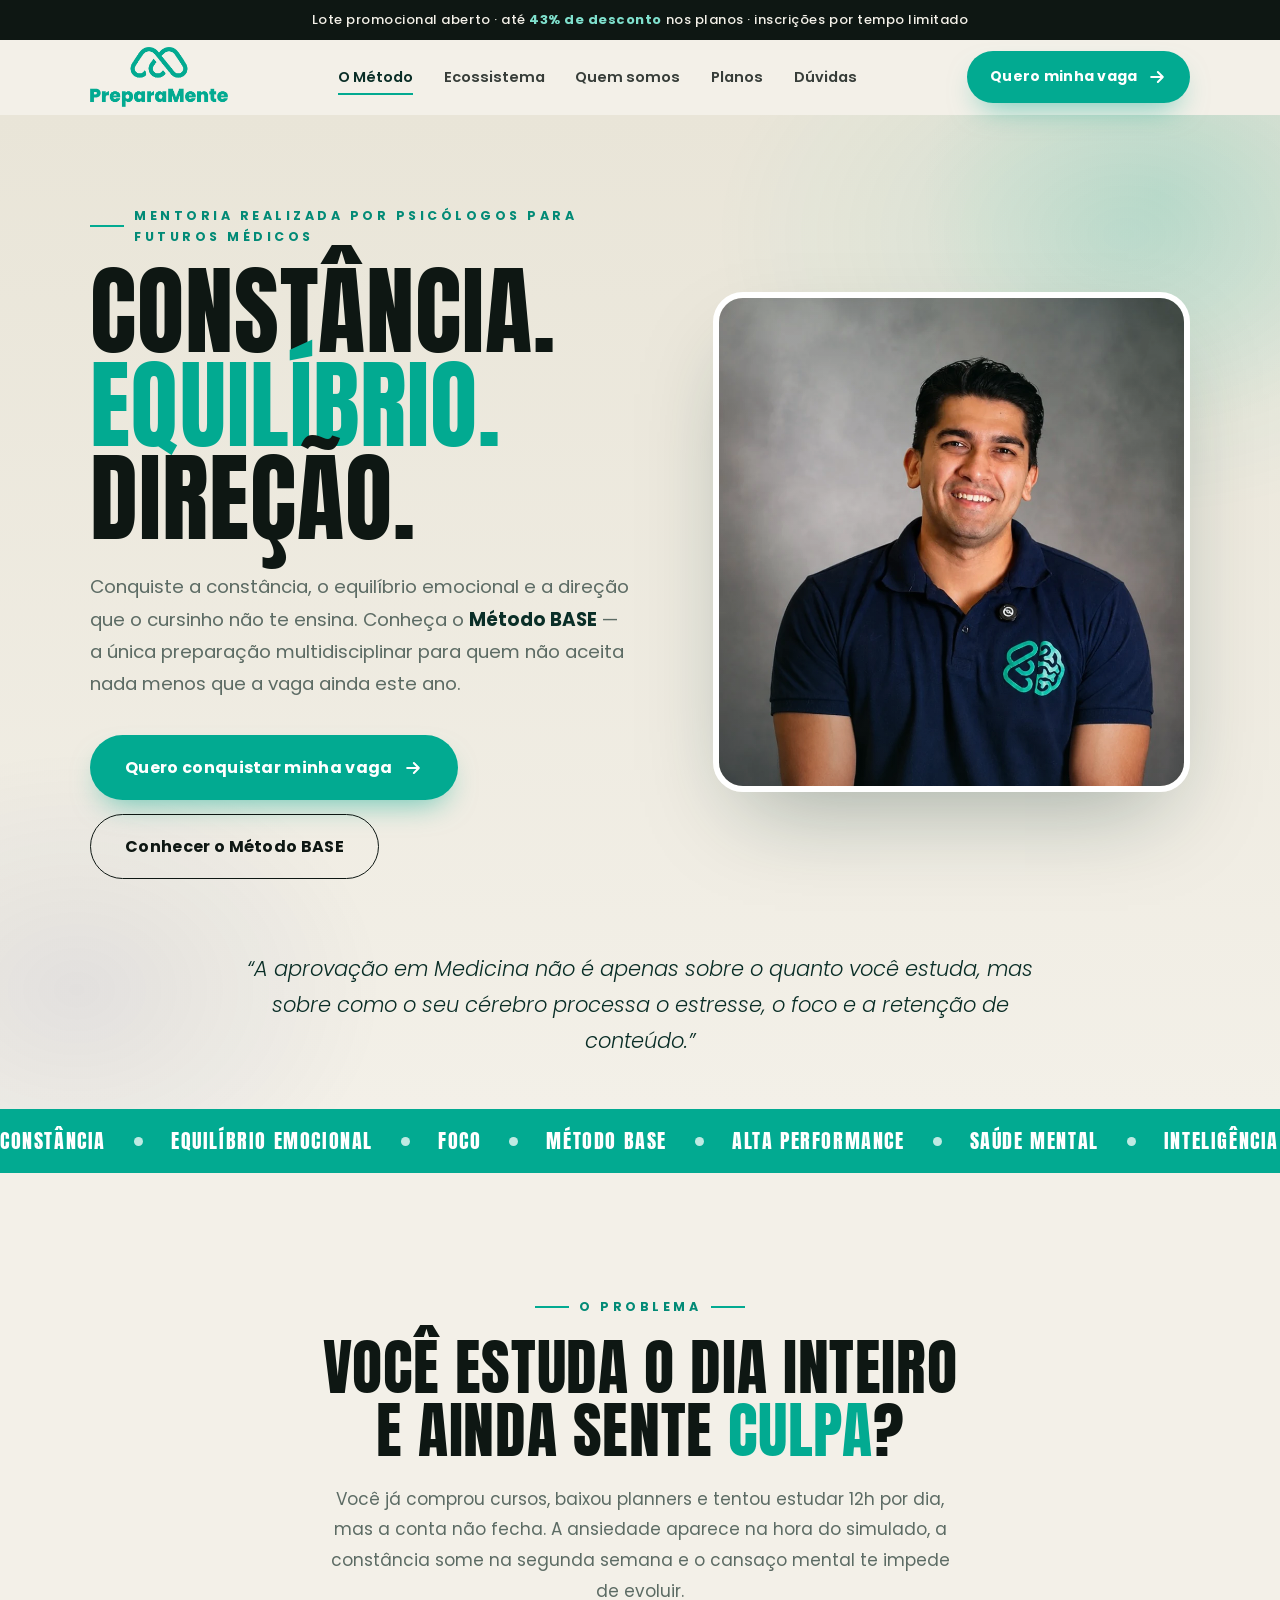
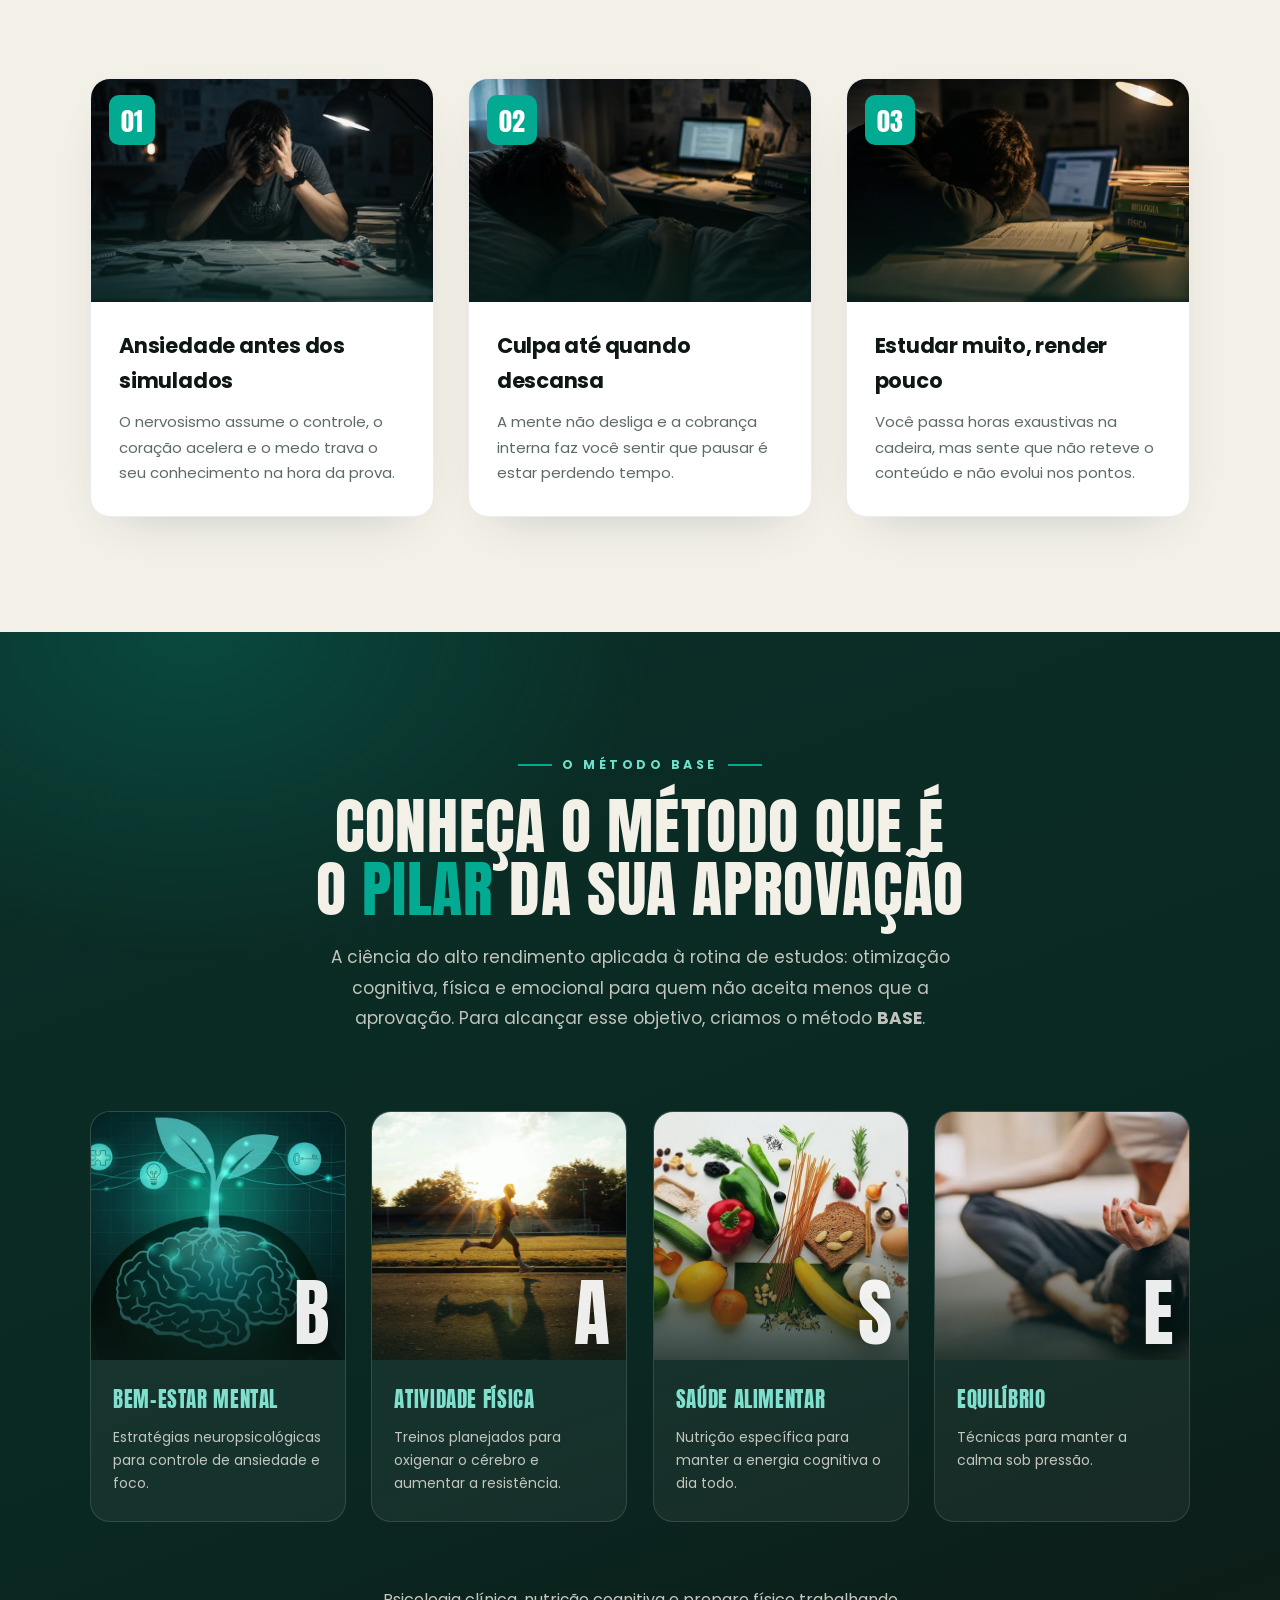
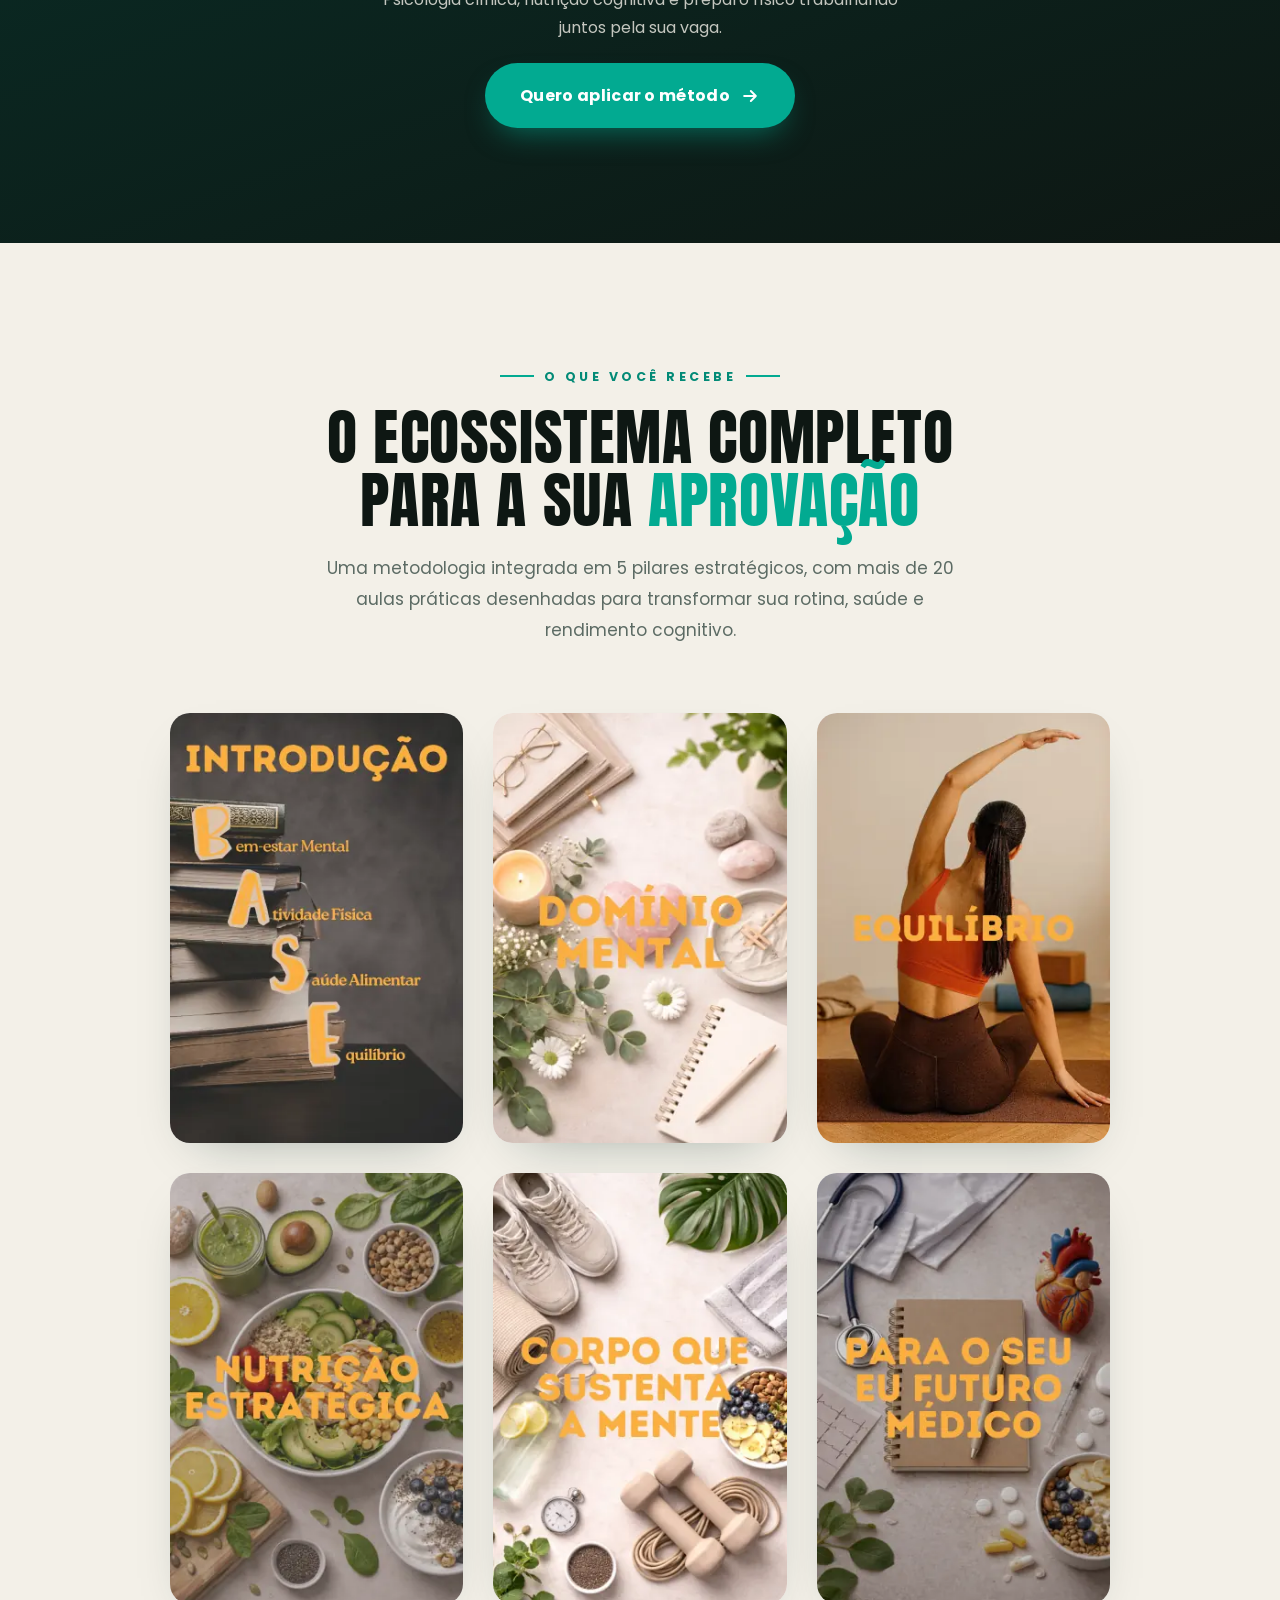
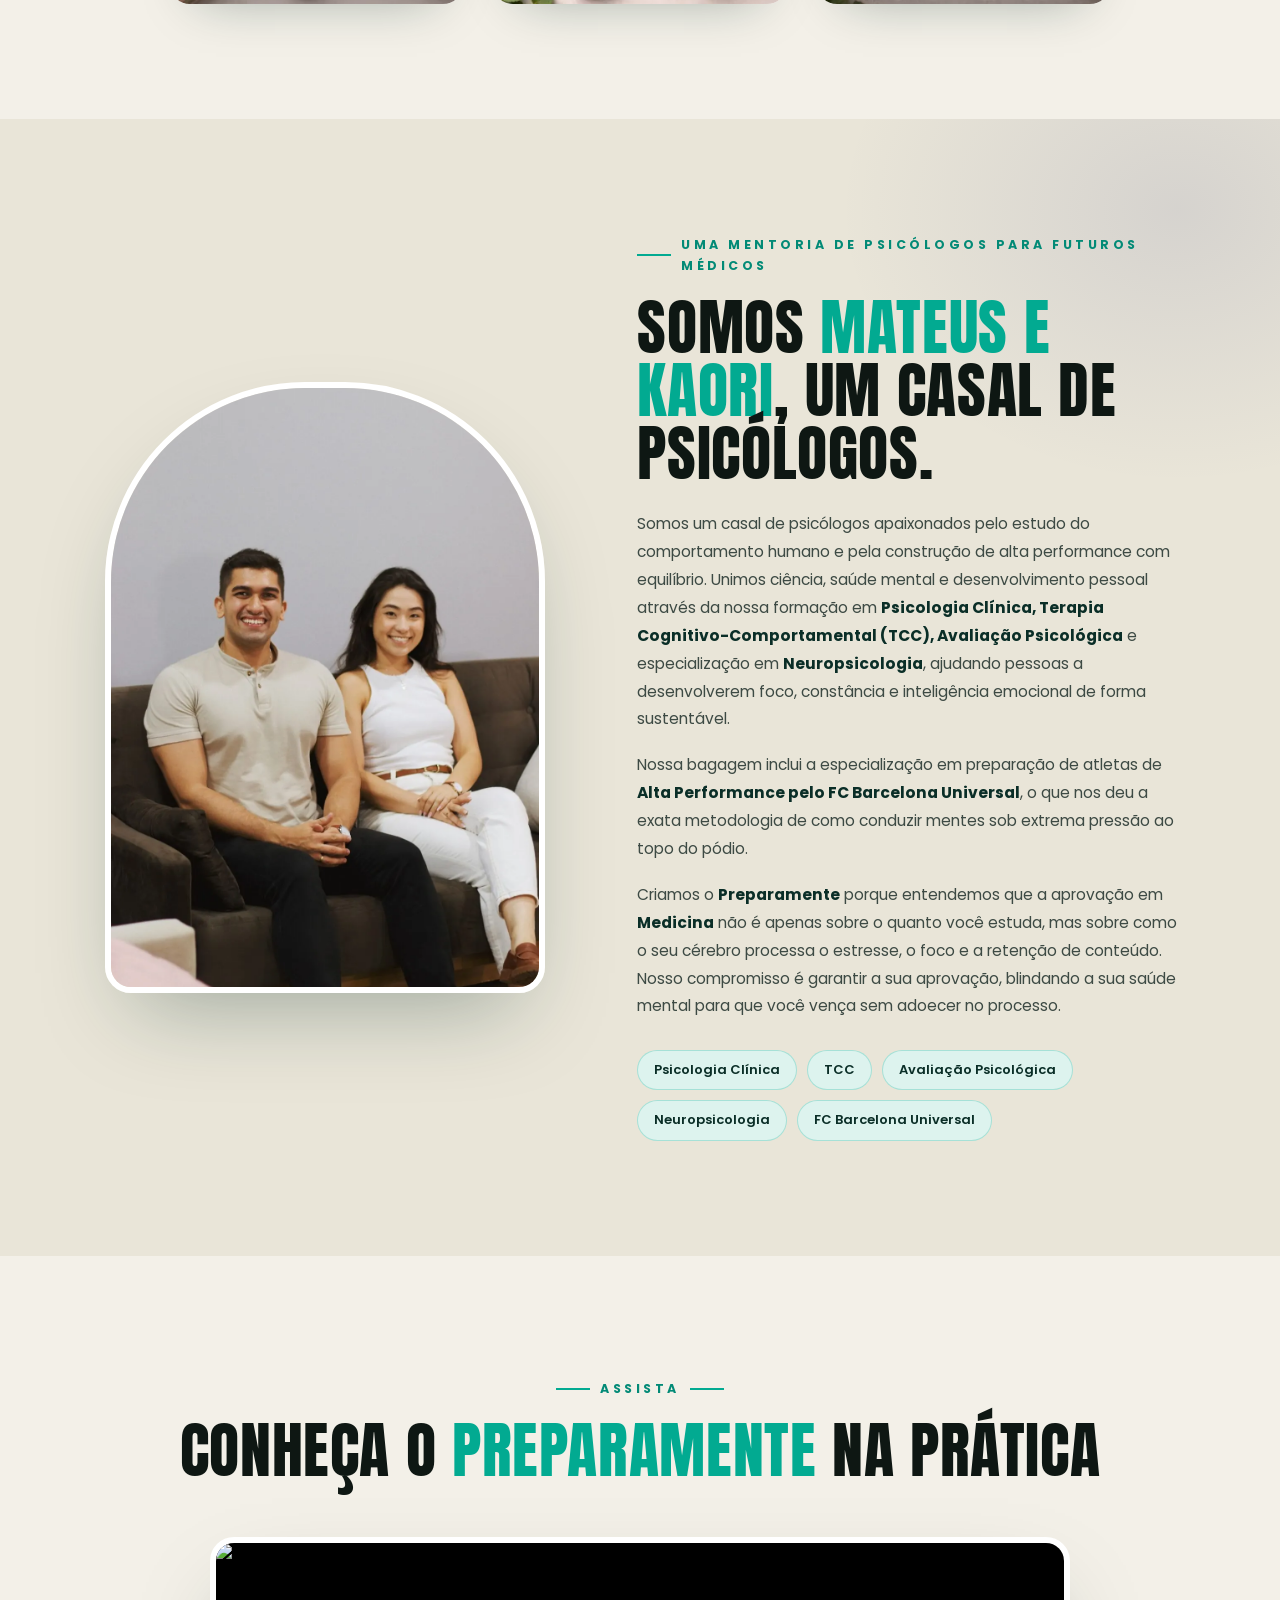
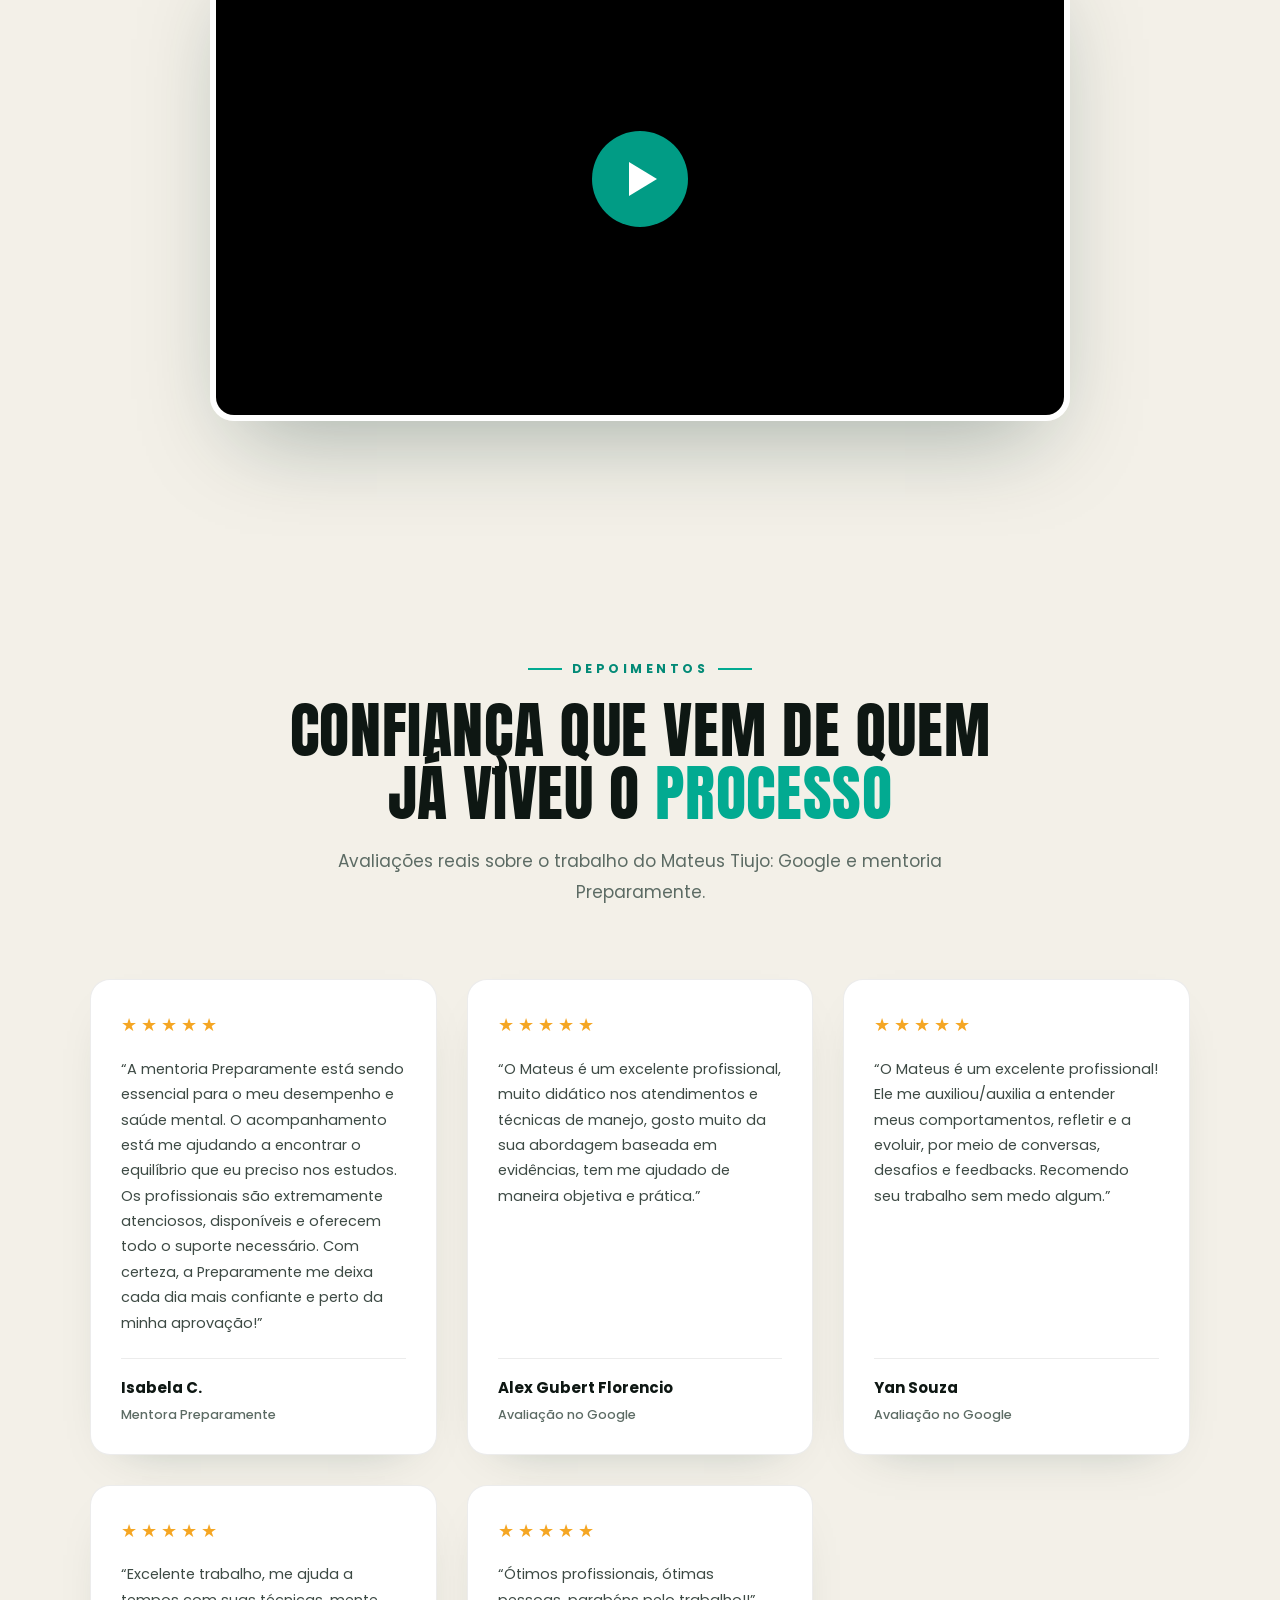
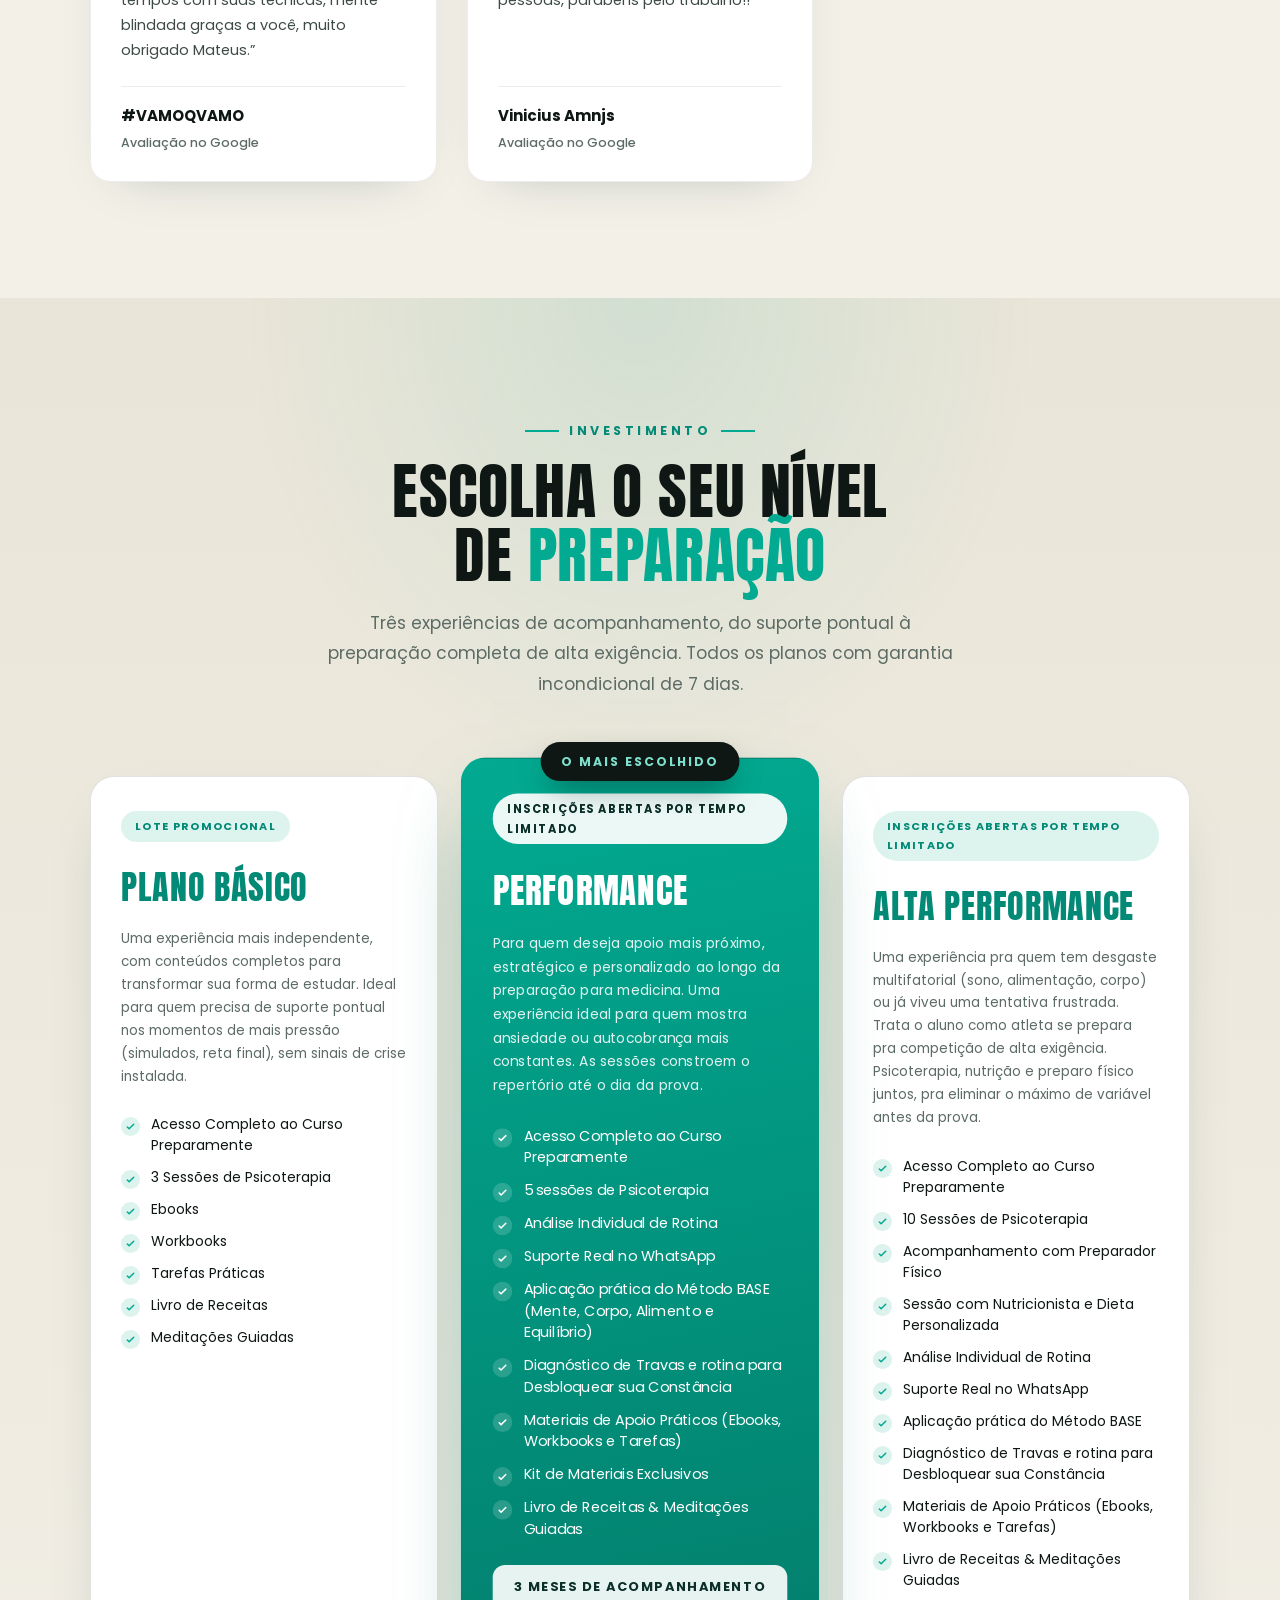
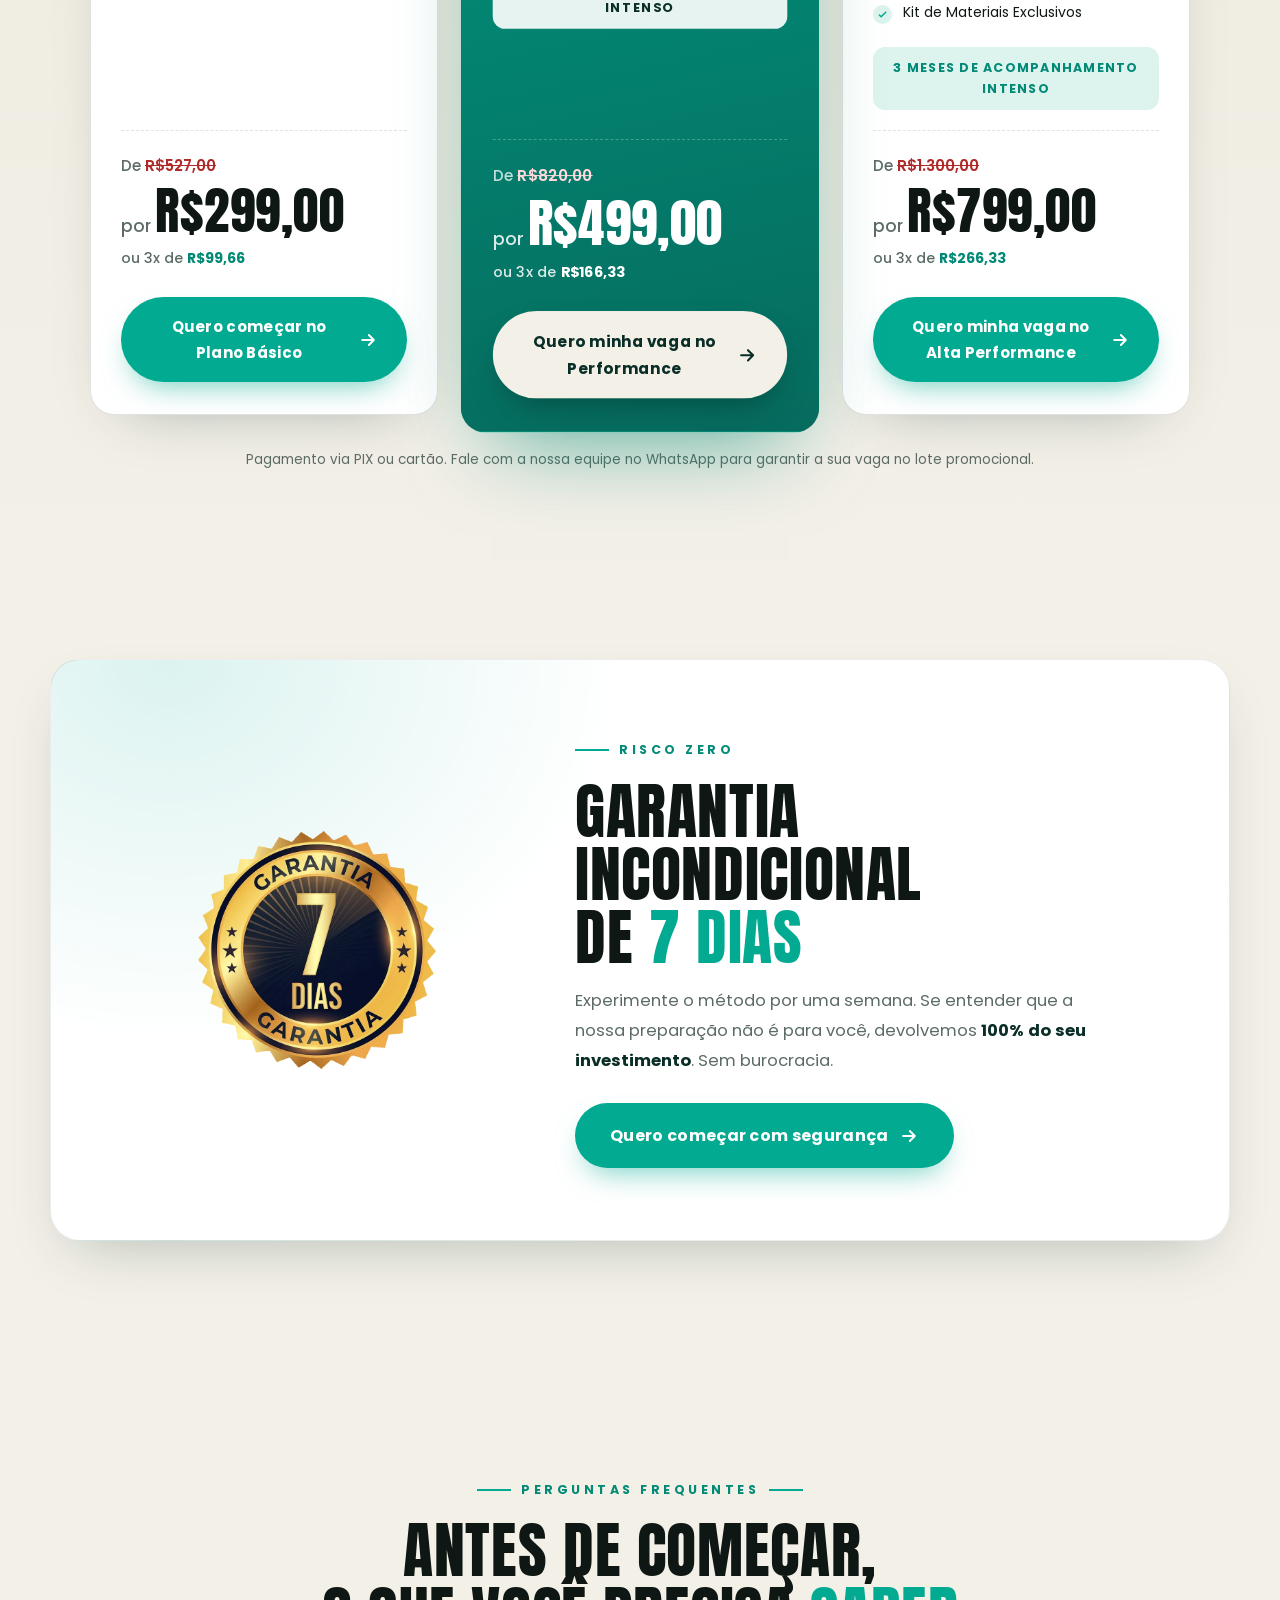
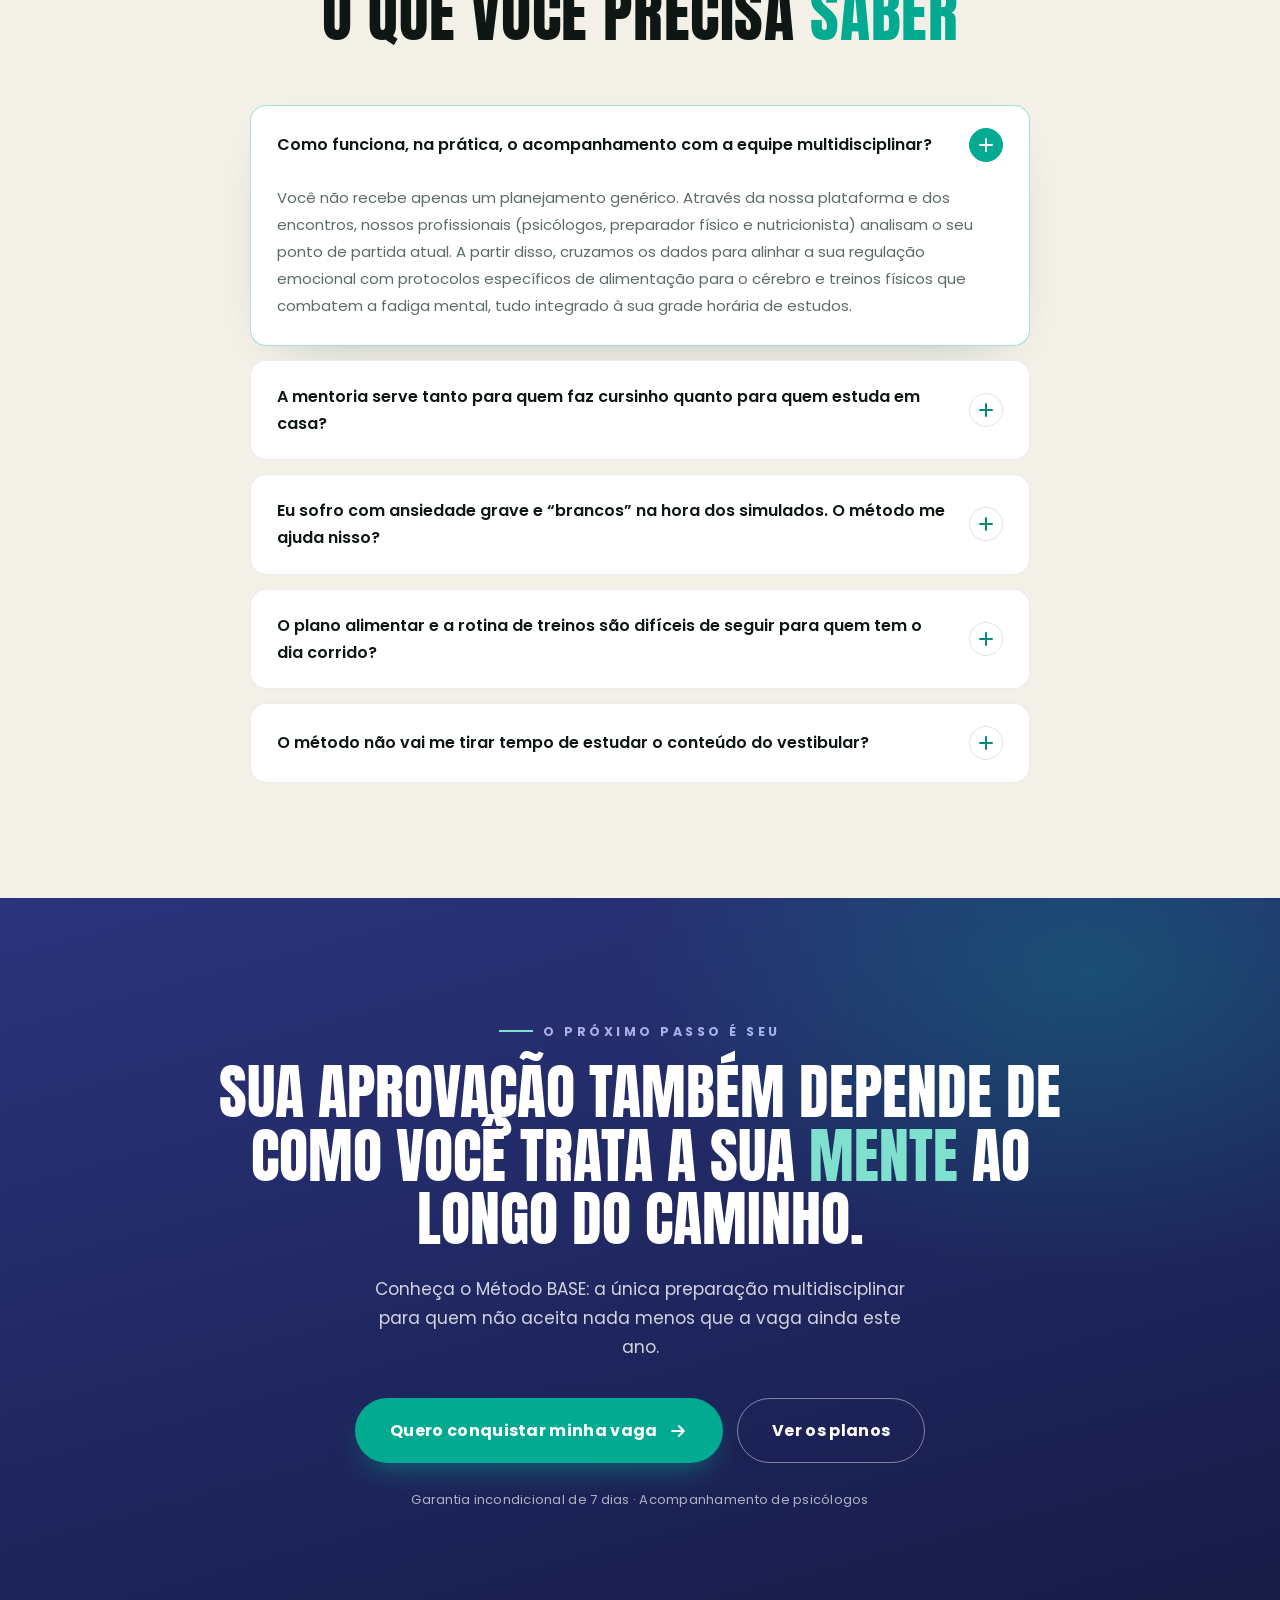
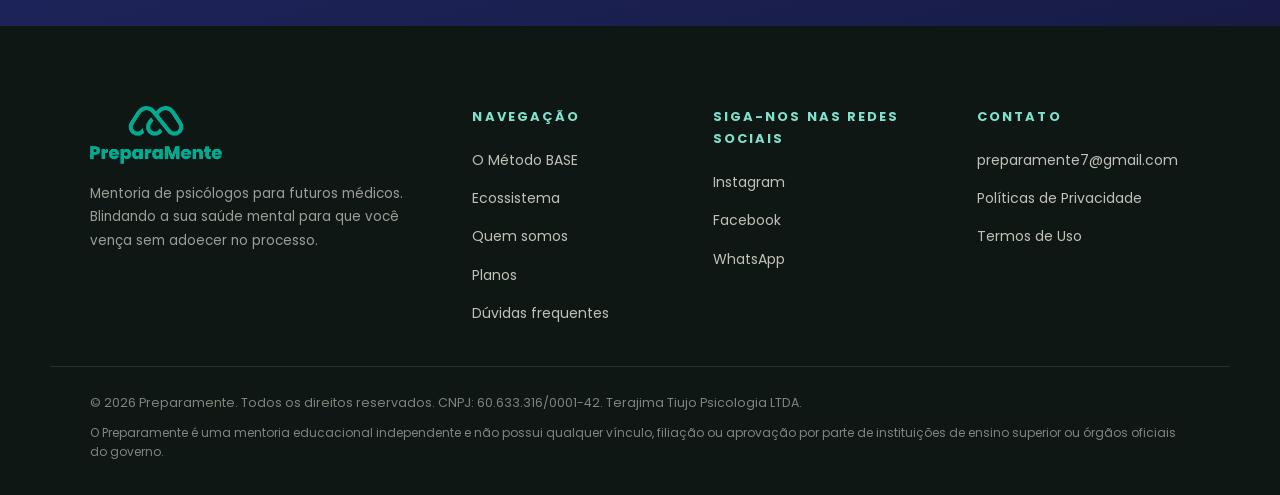
==== commit f7a5512e: "Add files via upload" ====
--- a/index.html
+++ b/index.html
@@ -1,1108 +1,615 @@
 <!DOCTYPE html>
-<html lang="pt-BR" prefix="og: https://ogp.me/ns#">
-<head><meta charset="UTF-8">
-	
-		
-<!-- Otimização para mecanismos de pesquisa pelo Rank Math - https://rankmath.com/ -->
-<title>Mentoria Preparamente - Psicólogo Mateus Tiujo - Preparamente | Mentoria</title>
-<meta name="description" content="Descubra o método criado por psicólogos para você estudar melhor e aumentar as suas chances reais de aprovação em Medicina.">
-<meta name="robots" content="index, follow, max-snippet:-1, max-video-preview:-1, max-image-preview:large">
-<link rel="canonical" href="/">
-<meta property="og:locale" content="pt_BR">
-<meta property="og:type" content="website">
-<meta property="og:title" content="Mentoria Preparamente - Psicólogo Mateus Tiujo - Preparamente | Mentoria">
-<meta property="og:description" content="Descubra o método criado por psicólogos para você estudar melhor e aumentar as suas chances reais de aprovação em Medicina.">
-<meta property="og:url" content="/">
-<meta property="og:site_name" content="Curso Preparamente">
-<meta property="og:updated_time" content="2026-08-25T13:36:39-03:00">
-<meta property="article:published_time" content="2026-05-13T02:18:08-03:00">
-<meta property="article:modified_time" content="2026-08-25T13:36:39-03:00">
-<meta name="twitter:card" content="summary_large_image">
-<meta name="twitter:title" content="Mentoria Preparamente - Psicólogo Mateus Tiujo - Preparamente | Mentoria">
-<meta name="twitter:description" content="Descubra o método criado por psicólogos para você estudar melhor e aumentar as suas chances reais de aprovação em Medicina.">
-<meta name="twitter:label1" content="Escrito por">
-<meta name="twitter:data1" content="Kyros Marketing">
-<meta name="twitter:label2" content="Tempo para leitura">
-<meta name="twitter:data2" content="8 minutos">
-<script type="application/ld+json" class="rank-math-schema">{"@context":"https://schema.org","@graph":[{"@type":["Person","Organization"],"@id":"/#person","name":"Curso Preparamente","logo":{"@type":"ImageObject","@id":"/#logo","url":"/wp-content/uploads/2026/05/central-verde.png","contentUrl":"/wp-content/uploads/2026/05/central-verde.png","caption":"Curso Preparamente","inLanguage":"pt-BR","width":"519","height":"227"},"image":{"@type":"ImageObject","@id":"/#logo","url":"/wp-content/uploads/2026/05/central-verde.png","contentUrl":"/wp-content/uploads/2026/05/central-verde.png","caption":"Curso Preparamente","inLanguage":"pt-BR","width":"519","height":"227"}},{"@type":"WebSite","@id":"/#website","url":"https://mentoriapreparamente.com.br","name":"Curso Preparamente","alternateName":"Preparamente","publisher":{"@id":"/#person"},"inLanguage":"pt-BR","potentialAction":{"@type":"SearchAction","target":"/?s={search_term_string}","query-input":"required name=search_term_string"}},{"@type":"ImageObject","@id":"/wp-content/uploads/2026/05/central-verde-1.png","url":"/wp-content/uploads/2026/05/central-verde-1.png","width":"200","height":"200","inLanguage":"pt-BR"},{"@type":"WebPage","@id":"/#webpage","url":"/","name":"Mentoria Preparamente - Psic\u00f3logo Mateus Tiujo - Preparamente | Mentoria","datePublished":"2026-05-13T02:18:08-03:00","dateModified":"2026-08-25T13:36:39-03:00","about":{"@id":"/#person"},"isPartOf":{"@id":"/#website"},"primaryImageOfPage":{"@id":"/wp-content/uploads/2026/05/central-verde-1.png"},"inLanguage":"pt-BR"},{"@type":"Person","@id":"/author/kyros-marketing/","name":"Kyros Marketing","url":"/author/kyros-marketing/","image":{"@type":"ImageObject","@id":"https://secure.gravatar.com/avatar/af9c59f8c259af6863aa261c4e5a3d7832712e059bbc242b240fab1f3166eb3b?s=96&amp;d=mm&amp;r=g","url":"https://secure.gravatar.com/avatar/af9c59f8c259af6863aa261c4e5a3d7832712e059bbc242b240fab1f3166eb3b?s=96&amp;d=mm&amp;r=g","caption":"Kyros Marketing","inLanguage":"pt-BR"}},{"@type":"Article","headline":"Mentoria Preparamente - Psic\u00f3logo Mateus Tiujo - Preparamente | Mentoria","datePublished":"2026-05-13T02:18:08-03:00","dateModified":"2026-08-25T13:36:39-03:00","author":{"@id":"/author/kyros-marketing/","name":"Kyros Marketing"},"publisher":{"@id":"/#person"},"description":"Descubra o m\u00e9todo criado por psic\u00f3logos para voc\u00ea estudar melhor e aumentar as suas chances reais de aprova\u00e7\u00e3o em Medicina.","name":"Mentoria Preparamente - Psic\u00f3logo Mateus Tiujo - Preparamente | Mentoria","@id":"/#richSnippet","isPartOf":{"@id":"/#webpage"},"image":{"@id":"/wp-content/uploads/2026/05/central-verde-1.png"},"inLanguage":"pt-BR","mainEntityOfPage":{"@id":"/#webpage"}}]}</script>
-<!-- /Plugin de SEO Rank Math para WordPress -->
-
-<link rel="alternate" type="application/rss+xml" title="Feed para Preparamente | Mentoria »" href="/feed/">
-<link rel="alternate" type="application/rss+xml" title="Feed de comentários para Preparamente | Mentoria »" href="/comments/feed/">
-
-
-<style id="wp-img-auto-sizes-contain-inline-css" type="text/css">
-img:is([sizes=auto i],[sizes^="auto," i]){contain-intrinsic-size:3000px 1500px}
-/*# sourceURL=wp-img-auto-sizes-contain-inline-css */
-</style>
-<style id="wp-emoji-styles-inline-css" type="text/css">
-
-	img.wp-smiley, img.emoji {
-		display: inline !important;
-		border: none !important;
-		box-shadow: none !important;
-		height: 1em !important;
-		width: 1em !important;
-		margin: 0 0.07em !important;
-		vertical-align: -0.1em !important;
-		background: none !important;
-		padding: 0 !important;
-	}
-/*# sourceURL=wp-emoji-styles-inline-css */
-</style>
-<style id="classic-theme-styles-inline-css" type="text/css">
-/*! This file is auto-generated */
-.wp-block-button__link{color:#fff;background-color:#32373c;border-radius:9999px;box-shadow:none;text-decoration:none;padding:calc(.667em + 2px) calc(1.333em + 2px);font-size:1.125em}.wp-block-file__button{background:#32373c;color:#fff;text-decoration:none}
-/*# sourceURL=/wp-includes/css/classic-themes.min.css */
-</style>
-<style id="global-styles-inline-css" type="text/css">
-:root{--wp--preset--aspect-ratio--square: 1;--wp--preset--aspect-ratio--4-3: 4/3;--wp--preset--aspect-ratio--3-4: 3/4;--wp--preset--aspect-ratio--3-2: 3/2;--wp--preset--aspect-ratio--2-3: 2/3;--wp--preset--aspect-ratio--16-9: 16/9;--wp--preset--aspect-ratio--9-16: 9/16;--wp--preset--color--black: #000000;--wp--preset--color--cyan-bluish-gray: #abb8c3;--wp--preset--color--white: #ffffff;--wp--preset--color--pale-pink: #f78da7;--wp--preset--color--vivid-red: #cf2e2e;--wp--preset--color--luminous-vivid-orange: #ff6900;--wp--preset--color--luminous-vivid-amber: #fcb900;--wp--preset--color--light-green-cyan: #7bdcb5;--wp--preset--color--vivid-green-cyan: #00d084;--wp--preset--color--pale-cyan-blue: #8ed1fc;--wp--preset--color--vivid-cyan-blue: #0693e3;--wp--preset--color--vivid-purple: #9b51e0;--wp--preset--gradient--vivid-cyan-blue-to-vivid-purple: linear-gradient(135deg,rgb(6,147,227) 0%,rgb(155,81,224) 100%);--wp--preset--gradient--light-green-cyan-to-vivid-green-cyan: linear-gradient(135deg,rgb(122,220,180) 0%,rgb(0,208,130) 100%);--wp--preset--gradient--luminous-vivid-amber-to-luminous-vivid-orange: linear-gradient(135deg,rgb(252,185,0) 0%,rgb(255,105,0) 100%);--wp--preset--gradient--luminous-vivid-orange-to-vivid-red: linear-gradient(135deg,rgb(255,105,0) 0%,rgb(207,46,46) 100%);--wp--preset--gradient--very-light-gray-to-cyan-bluish-gray: linear-gradient(135deg,rgb(238,238,238) 0%,rgb(169,184,195) 100%);--wp--preset--gradient--cool-to-warm-spectrum: linear-gradient(135deg,rgb(74,234,220) 0%,rgb(151,120,209) 20%,rgb(207,42,186) 40%,rgb(238,44,130) 60%,rgb(251,105,98) 80%,rgb(254,248,76) 100%);--wp--preset--gradient--blush-light-purple: linear-gradient(135deg,rgb(255,206,236) 0%,rgb(152,150,240) 100%);--wp--preset--gradient--blush-bordeaux: linear-gradient(135deg,rgb(254,205,165) 0%,rgb(254,45,45) 50%,rgb(107,0,62) 100%);--wp--preset--gradient--luminous-dusk: linear-gradient(135deg,rgb(255,203,112) 0%,rgb(199,81,192) 50%,rgb(65,88,208) 100%);--wp--preset--gradient--pale-ocean: linear-gradient(135deg,rgb(255,245,203) 0%,rgb(182,227,212) 50%,rgb(51,167,181) 100%);--wp--preset--gradient--electric-grass: linear-gradient(135deg,rgb(202,248,128) 0%,rgb(113,206,126) 100%);--wp--preset--gradient--midnight: linear-gradient(135deg,rgb(2,3,129) 0%,rgb(40,116,252) 100%);--wp--preset--font-size--small: 13px;--wp--preset--font-size--medium: 20px;--wp--preset--font-size--large: 36px;--wp--preset--font-size--x-large: 42px;--wp--preset--spacing--20: 0.44rem;--wp--preset--spacing--30: 0.67rem;--wp--preset--spacing--40: 1rem;--wp--preset--spacing--50: 1.5rem;--wp--preset--spacing--60: 2.25rem;--wp--preset--spacing--70: 3.38rem;--wp--preset--spacing--80: 5.06rem;--wp--preset--shadow--natural: 6px 6px 9px rgba(0, 0, 0, 0.2);--wp--preset--shadow--deep: 12px 12px 50px rgba(0, 0, 0, 0.4);--wp--preset--shadow--sharp: 6px 6px 0px rgba(0, 0, 0, 0.2);--wp--preset--shadow--outlined: 6px 6px 0px -3px rgb(255, 255, 255), 6px 6px rgb(0, 0, 0);--wp--preset--shadow--crisp: 6px 6px 0px rgb(0, 0, 0);}:where(.is-layout-flex){gap: 0.5em;}:where(.is-layout-grid){gap: 0.5em;}body .is-layout-flex{display: flex;}.is-layout-flex{flex-wrap: wrap;align-items: center;}.is-layout-flex > :is(*, div){margin: 0;}body .is-layout-grid{display: grid;}.is-layout-grid > :is(*, div){margin: 0;}:where(.wp-block-columns.is-layout-flex){gap: 2em;}:where(.wp-block-columns.is-layout-grid){gap: 2em;}:where(.wp-block-post-template.is-layout-flex){gap: 1.25em;}:where(.wp-block-post-template.is-layout-grid){gap: 1.25em;}.has-black-color{color: var(--wp--preset--color--black) !important;}.has-cyan-bluish-gray-color{color: var(--wp--preset--color--cyan-bluish-gray) !important;}.has-white-color{color: var(--wp--preset--color--white) !important;}.has-pale-pink-color{color: var(--wp--preset--color--pale-pink) !important;}.has-vivid-red-color{color: var(--wp--preset--color--vivid-red) !important;}.has-luminous-vivid-orange-color{color: var(--wp--preset--color--luminous-vivid-orange) !important;}.has-luminous-vivid-amber-color{color: var(--wp--preset--color--luminous-vivid-amber) !important;}.has-light-green-cyan-color{color: var(--wp--preset--color--light-green-cyan) !important;}.has-vivid-green-cyan-color{color: var(--wp--preset--color--vivid-green-cyan) !important;}.has-pale-cyan-blue-color{color: var(--wp--preset--color--pale-cyan-blue) !important;}.has-vivid-cyan-blue-color{color: var(--wp--preset--color--vivid-cyan-blue) !important;}.has-vivid-purple-color{color: var(--wp--preset--color--vivid-purple) !important;}.has-black-background-color{background-color: var(--wp--preset--color--black) !important;}.has-cyan-bluish-gray-background-color{background-color: var(--wp--preset--color--cyan-bluish-gray) !important;}.has-white-background-color{background-color: var(--wp--preset--color--white) !important;}.has-pale-pink-background-color{background-color: var(--wp--preset--color--pale-pink) !important;}.has-vivid-red-background-color{background-color: var(--wp--preset--color--vivid-red) !important;}.has-luminous-vivid-orange-background-color{background-color: var(--wp--preset--color--luminous-vivid-orange) !important;}.has-luminous-vivid-amber-background-color{background-color: var(--wp--preset--color--luminous-vivid-amber) !important;}.has-light-green-cyan-background-color{background-color: var(--wp--preset--color--light-green-cyan) !important;}.has-vivid-green-cyan-background-color{background-color: var(--wp--preset--color--vivid-green-cyan) !important;}.has-pale-cyan-blue-background-color{background-color: var(--wp--preset--color--pale-cyan-blue) !important;}.has-vivid-cyan-blue-background-color{background-color: var(--wp--preset--color--vivid-cyan-blue) !important;}.has-vivid-purple-background-color{background-color: var(--wp--preset--color--vivid-purple) !important;}.has-black-border-color{border-color: var(--wp--preset--color--black) !important;}.has-cyan-bluish-gray-border-color{border-color: var(--wp--preset--color--cyan-bluish-gray) !important;}.has-white-border-color{border-color: var(--wp--preset--color--white) !important;}.has-pale-pink-border-color{border-color: var(--wp--preset--color--pale-pink) !important;}.has-vivid-red-border-color{border-color: var(--wp--preset--color--vivid-red) !important;}.has-luminous-vivid-orange-border-color{border-color: var(--wp--preset--color--luminous-vivid-orange) !important;}.has-luminous-vivid-amber-border-color{border-color: var(--wp--preset--color--luminous-vivid-amber) !important;}.has-light-green-cyan-border-color{border-color: var(--wp--preset--color--light-green-cyan) !important;}.has-vivid-green-cyan-border-color{border-color: var(--wp--preset--color--vivid-green-cyan) !important;}.has-pale-cyan-blue-border-color{border-color: var(--wp--preset--color--pale-cyan-blue) !important;}.has-vivid-cyan-blue-border-color{border-color: var(--wp--preset--color--vivid-cyan-blue) !important;}.has-vivid-purple-border-color{border-color: var(--wp--preset--color--vivid-purple) !important;}.has-vivid-cyan-blue-to-vivid-purple-gradient-background{background: var(--wp--preset--gradient--vivid-cyan-blue-to-vivid-purple) !important;}.has-light-green-cyan-to-vivid-green-cyan-gradient-background{background: var(--wp--preset--gradient--light-green-cyan-to-vivid-green-cyan) !important;}.has-luminous-vivid-amber-to-luminous-vivid-orange-gradient-background{background: var(--wp--preset--gradient--luminous-vivid-amber-to-luminous-vivid-orange) !important;}.has-luminous-vivid-orange-to-vivid-red-gradient-background{background: var(--wp--preset--gradient--luminous-vivid-orange-to-vivid-red) !important;}.has-very-light-gray-to-cyan-bluish-gray-gradient-background{background: var(--wp--preset--gradient--very-light-gray-to-cyan-bluish-gray) !important;}.has-cool-to-warm-spectrum-gradient-background{background: var(--wp--preset--gradient--cool-to-warm-spectrum) !important;}.has-blush-light-purple-gradient-background{background: var(--wp--preset--gradient--blush-light-purple) !important;}.has-blush-bordeaux-gradient-background{background: var(--wp--preset--gradient--blush-bordeaux) !important;}.has-luminous-dusk-gradient-background{background: var(--wp--preset--gradient--luminous-dusk) !important;}.has-pale-ocean-gradient-background{background: var(--wp--preset--gradient--pale-ocean) !important;}.has-electric-grass-gradient-background{background: var(--wp--preset--gradient--electric-grass) !important;}.has-midnight-gradient-background{background: var(--wp--preset--gradient--midnight) !important;}.has-small-font-size{font-size: var(--wp--preset--font-size--small) !important;}.has-medium-font-size{font-size: var(--wp--preset--font-size--medium) !important;}.has-large-font-size{font-size: var(--wp--preset--font-size--large) !important;}.has-x-large-font-size{font-size: var(--wp--preset--font-size--x-large) !important;}
-:where(.wp-block-post-template.is-layout-flex){gap: 1.25em;}:where(.wp-block-post-template.is-layout-grid){gap: 1.25em;}
-:where(.wp-block-term-template.is-layout-flex){gap: 1.25em;}:where(.wp-block-term-template.is-layout-grid){gap: 1.25em;}
-:where(.wp-block-columns.is-layout-flex){gap: 2em;}:where(.wp-block-columns.is-layout-grid){gap: 2em;}
-:root :where(.wp-block-pullquote){font-size: 1.5em;line-height: 1.6;}
-/*# sourceURL=global-styles-inline-css */
-</style>
-<link rel="stylesheet" id="royal-elementor-kit-style-css" href="/wp-content/themes/royal-elementor-kit/style.css?ver=1.0" type="text/css" media="all">
-<link rel="stylesheet" id="elementor-frontend-css" href="/wp-content/uploads/elementor/css/custom-frontend.min.css?ver=1787676597" type="text/css" media="all">
-<style id="elementor-frontend-inline-css" type="text/css">
-.wpr-dc-hidden{display:none!important}.wpr-dc-fallback{margin:0;padding:0}
-.elementor-kit-4{--e-global-color-primary:#6EC1E4;--e-global-color-secondary:#54595F;--e-global-color-text:#7A7A7A;--e-global-color-accent:#61CE70;--e-global-typography-primary-font-family:"Roboto";--e-global-typography-primary-font-weight:600;--e-global-typography-secondary-font-family:"Roboto Slab";--e-global-typography-secondary-font-weight:400;--e-global-typography-text-font-family:"Roboto";--e-global-typography-text-font-weight:400;--e-global-typography-accent-font-family:"Roboto";--e-global-typography-accent-font-weight:500;}.elementor-section.elementor-section-boxed > .elementor-container{max-width:1330px;}.e-con{--container-max-width:1330px;}.elementor-widget:not(:last-child){margin-block-end:20px;}.elementor-element{--widgets-spacing:20px 20px;--widgets-spacing-row:20px;--widgets-spacing-column:20px;}{}h1.entry-title{display:var(--page-title-display);}@media(max-width:1024px){.elementor-section.elementor-section-boxed > .elementor-container{max-width:1024px;}.e-con{--container-max-width:1024px;}}@media(max-width:767px){.elementor-section.elementor-section-boxed > .elementor-container{max-width:767px;}.e-con{--container-max-width:767px;}}
-.e-heading-base a, .e-paragraph-base a { all: unset; cursor: pointer; }form[data-element_type="e-form"].form-state-success [data-element_type="e-form-success-message"],form[data-element_type="e-form"].form-state-error [data-element_type="e-form-error-message"]{ display: block; }
-.elementor-2363 .elementor-element.elementor-element-28bb45150:not(.elementor-motion-effects-element-type-background), .elementor-2363 .elementor-element.elementor-element-28bb45150 > .elementor-motion-effects-container > .elementor-motion-effects-layer{background-image:url("/wp-content/uploads/2026/06/1-scaled.webp");background-position:0px 136px;background-repeat:no-repeat;background-size:cover;}.elementor-2363 .elementor-element.elementor-element-28bb45150 > .elementor-background-overlay{background-color:#81818136;opacity:0.23;transition:background 0.3s, border-radius 0.3s, opacity 0.3s;}.elementor-2363 .elementor-element.elementor-element-28bb45150 > .elementor-container{max-width:1331px;min-height:1011px;}.elementor-2363 .elementor-element.elementor-element-28bb45150{transition:background 0.3s, border 0.3s, border-radius 0.3s, box-shadow 0.3s;margin-top:-72px;margin-bottom:0px;}.elementor-2363 .elementor-element.elementor-element-230a5f7 > .elementor-element-populated{margin:0vw 0vw 0vw 0vw;--e-column-margin-right:0vw;--e-column-margin-left:0vw;}.elementor-widget-image .widget-image-caption{color:var( --e-global-color-text );font-family:var( --e-global-typography-text-font-family ), Sans-serif;font-weight:var( --e-global-typography-text-font-weight );}.elementor-2363 .elementor-element.elementor-element-8cca77a > .elementor-widget-container{margin:1vw 2vw 1vw -20vw;padding:1px 249px 0px 31px;}.elementor-2363 .elementor-element.elementor-element-8cca77a{z-index:1;text-align:center;}.elementor-2363 .elementor-element.elementor-element-8cca77a img{width:28%;max-width:21%;opacity:1;filter:brightness( 100% ) contrast( 100% ) saturate( 100% ) blur( 0px ) hue-rotate( 0deg );border-style:solid;border-width:0px 0px 0px 0px;border-color:#6FAA7A;border-radius:0px 0px 0px 0px;}.elementor-widget-text-editor{font-family:var( --e-global-typography-text-font-family ), Sans-serif;font-weight:var( --e-global-typography-text-font-weight );color:var( --e-global-color-text );}.elementor-widget-text-editor.elementor-drop-cap-view-stacked .elementor-drop-cap{background-color:var( --e-global-color-primary );}.elementor-widget-text-editor.elementor-drop-cap-view-framed .elementor-drop-cap, .elementor-widget-text-editor.elementor-drop-cap-view-default .elementor-drop-cap{color:var( --e-global-color-primary );border-color:var( --e-global-color-primary );}.elementor-2363 .elementor-element.elementor-element-b526f23{width:var( --container-widget-width, 77% );max-width:77%;--container-widget-width:77%;--container-widget-flex-grow:0;font-family:"Poppins", Sans-serif;font-size:2.3vw;font-weight:600;letter-spacing:0.1px;color:#000000;}.elementor-2363 .elementor-element.elementor-element-b526f23 > .elementor-widget-container{margin:0vw 70vw -7vw -16vw;padding:0vw 0vw 0vw 8.5vw;}.elementor-2363 .elementor-element.elementor-element-b526f23.elementor-element{--flex-grow:0;--flex-shrink:0;}.elementor-2363 .elementor-element.elementor-element-950980d{width:var( --container-widget-width, 55% );max-width:55%;--container-widget-width:55%;--container-widget-flex-grow:0;font-family:"Poppins", Sans-serif;font-size:1vw;font-weight:500;letter-spacing:0.1px;color:#000000;}.elementor-2363 .elementor-element.elementor-element-950980d > .elementor-widget-container{margin:6vw 0vw -4vw -7.5vw;}.elementor-2363 .elementor-element.elementor-element-950980d p{margin-block-end:4px;}.elementor-2363 .elementor-element.elementor-element-1562e5ee .wpr-button{background-color:#02AA91;-webkit-transition-duration:0.4s;transition-duration:0.4s;-webkit-animation-duration:0.4s;animation-duration:0.4s;border-color:#7B9B81;box-shadow:-1px 0px 10px 6px rgba(0,0,0,0.5);border-style:solid;border-width:1px 1px 1px 1px;border-radius:4px 4px 4px 4px;}	.elementor-2363 .elementor-element.elementor-element-1562e5ee [class*="elementor-animation"]:hover,
-								.elementor-2363 .elementor-element.elementor-element-1562e5ee .wpr-button::before,
-								.elementor-2363 .elementor-element.elementor-element-1562e5ee .wpr-button::after{background-color:#5B9365;}.elementor-2363 .elementor-element.elementor-element-1562e5ee > .elementor-widget-container{margin:5vw 0vw -2vw -7.5vw;padding:-9vw -3vw 0vw -3vw;}.elementor-2363 .elementor-element.elementor-element-1562e5ee.elementor-element{--order:99999 /* order end hack */;}.elementor-2363 .elementor-element.elementor-element-1562e5ee .wpr-button::before{-webkit-transition-duration:0.4s;transition-duration:0.4s;-webkit-animation-duration:0.4s;animation-duration:0.4s;}.elementor-2363 .elementor-element.elementor-element-1562e5ee .wpr-button::after{-webkit-transition-duration:0.4s;transition-duration:0.4s;-webkit-animation-duration:0.4s;animation-duration:0.4s;color:#ffffff;padding:10px 10px 10px 10px;}.elementor-2363 .elementor-element.elementor-element-1562e5ee .wpr-button .wpr-button-icon{-webkit-transition-duration:0.4s;transition-duration:0.4s;}.elementor-2363 .elementor-element.elementor-element-1562e5ee .wpr-button .wpr-button-icon svg{-webkit-transition-duration:0.4s;transition-duration:0.4s;}.elementor-2363 .elementor-element.elementor-element-1562e5ee .wpr-button .wpr-button-text{-webkit-transition-duration:0.4s;transition-duration:0.4s;-webkit-animation-duration:0.4s;animation-duration:0.4s;}.elementor-2363 .elementor-element.elementor-element-1562e5ee .wpr-button .wpr-button-content{-webkit-transition-duration:0.4s;transition-duration:0.4s;-webkit-animation-duration:0.4s;animation-duration:0.4s;}.elementor-2363 .elementor-element.elementor-element-1562e5ee .wpr-button-wrap{max-width:372px;}.elementor-2363 .elementor-element.elementor-element-1562e5ee{text-align:left;}.elementor-2363 .elementor-element.elementor-element-1562e5ee .wpr-button-content{-webkit-justify-content:center;justify-content:center;}.elementor-2363 .elementor-element.elementor-element-1562e5ee .wpr-button-text{-webkit-justify-content:center;justify-content:center;color:#FFFFFF;}.elementor-2363 .elementor-element.elementor-element-1562e5ee .wpr-button-icon{font-size:18px;}.elementor-2363 .elementor-element.elementor-element-1562e5ee .wpr-button-icon svg{width:18px;height:18px;}.elementor-2363 .elementor-element.elementor-element-1562e5ee.wpr-button-icon-position-left .wpr-button-icon{margin-right:12px;}.elementor-2363 .elementor-element.elementor-element-1562e5ee.wpr-button-icon-position-right .wpr-button-icon{margin-left:12px;}.elementor-2363 .elementor-element.elementor-element-1562e5ee.wpr-button-icon-style-inline .wpr-button-icon{color:#FFFFFF;}.elementor-2363 .elementor-element.elementor-element-1562e5ee.wpr-button-icon-style-inline .wpr-button-icon svg{fill:#FFFFFF;}.elementor-2363 .elementor-element.elementor-element-1562e5ee .wpr-button-text,.elementor-2363 .elementor-element.elementor-element-1562e5ee .wpr-button::after{font-family:"Poppins", Sans-serif;font-size:15px;font-weight:bold;letter-spacing:0.2px;}.elementor-2363 .elementor-element.elementor-element-1562e5ee .wpr-button:hover .wpr-button-text{color:#ffffff;}.elementor-2363 .elementor-element.elementor-element-1562e5ee.wpr-button-icon-style-inline .wpr-button:hover .wpr-button-icon{color:#ffffff;}.elementor-2363 .elementor-element.elementor-element-1562e5ee.wpr-button-icon-style-inline .wpr-button:hover .wpr-button-icon svg{fill:#ffffff;}.elementor-2363 .elementor-element.elementor-element-1562e5ee .wpr-button:focus .wpr-button-text{color:#ffffff;}.elementor-2363 .elementor-element.elementor-element-1562e5ee.wpr-button-icon-style-inline .wpr-button:focus .wpr-button-icon{color:#ffffff;}.elementor-2363 .elementor-element.elementor-element-1562e5ee.wpr-button-icon-style-inline .wpr-button:focus .wpr-button-icon svg{fill:#ffffff;}.elementor-2363 .elementor-element.elementor-element-1562e5ee .wpr-button:hover{border-color:#5B9365;}.elementor-2363 .elementor-element.elementor-element-1562e5ee.wpr-button-icon-style-inline .wpr-button{padding:10px 10px 10px 10px;}.elementor-2363 .elementor-element.elementor-element-1562e5ee.wpr-button-icon-style-block .wpr-button-text{padding:10px 10px 10px 10px;}.elementor-2363 .elementor-element.elementor-element-1562e5ee.wpr-button-icon-style-inline-block .wpr-button-content{padding:10px 10px 10px 10px;}.elementor-2363 .elementor-element.elementor-element-6da627cd:not(.elementor-motion-effects-element-type-background), .elementor-2363 .elementor-element.elementor-element-6da627cd > .elementor-motion-effects-container > .elementor-motion-effects-layer{background-color:#E7E5DA;}.elementor-2363 .elementor-element.elementor-element-6da627cd > .elementor-container{min-height:400px;}.elementor-2363 .elementor-element.elementor-element-6da627cd{transition:background 0.3s, border 0.3s, border-radius 0.3s, box-shadow 0.3s;}.elementor-2363 .elementor-element.elementor-element-6da627cd > .elementor-background-overlay{transition:background 0.3s, border-radius 0.3s, opacity 0.3s;}.elementor-bc-flex-widget .elementor-2363 .elementor-element.elementor-element-64d2ee67.elementor-column .elementor-widget-wrap{align-items:center;}.elementor-2363 .elementor-element.elementor-element-64d2ee67.elementor-column.elementor-element[data-element_type="column"] > .elementor-widget-wrap.elementor-element-populated{align-content:center;align-items:center;}.elementor-2363 .elementor-element.elementor-element-64d2ee67 > .elementor-element-populated{margin:0vw 0vw 27vw 0vw;--e-column-margin-right:0vw;--e-column-margin-left:0vw;padding:0vw 0vw 0vw 0vw;}.elementor-2363 .elementor-element.elementor-element-d97be3e > .elementor-widget-container{margin:5vw -2vw 0vw -2vw;}.elementor-2363 .elementor-element.elementor-element-d97be3e{z-index:1;text-align:center;}.elementor-2363 .elementor-element.elementor-element-d97be3e img{width:15%;border-style:solid;border-width:0px 0px 0px 0px;border-color:#6FAA7A;border-radius:0px 0px 0px 0px;}.elementor-widget-heading .elementor-heading-title{font-family:var( --e-global-typography-primary-font-family ), Sans-serif;font-weight:var( --e-global-typography-primary-font-weight );color:var( --e-global-color-primary );}.elementor-2363 .elementor-element.elementor-element-11ad0b4f > .elementor-widget-container{margin:63px 0px 0px 0px;}.elementor-2363 .elementor-element.elementor-element-11ad0b4f{text-align:center;}.elementor-2363 .elementor-element.elementor-element-11ad0b4f .elementor-heading-title{font-family:"Poppins", Sans-serif;font-size:41px;font-weight:800;color:#000000;}.elementor-2363 .elementor-element.elementor-element-168c76f8 > .elementor-widget-container{margin:2vw 0vw 0vw 0vw;}.elementor-2363 .elementor-element.elementor-element-168c76f8{text-align:center;font-family:"Poppins", Sans-serif;font-size:20px;font-weight:500;letter-spacing:0.2px;color:#000000;}.elementor-2363 .elementor-element.elementor-element-726c75fd:not(.elementor-motion-effects-element-type-background), .elementor-2363 .elementor-element.elementor-element-726c75fd > .elementor-motion-effects-container > .elementor-motion-effects-layer{background-color:#E7E5DA;}.elementor-2363 .elementor-element.elementor-element-726c75fd{transition:background 0.3s, border 0.3s, border-radius 0.3s, box-shadow 0.3s;margin-top:-28vw;margin-bottom:0vw;}.elementor-2363 .elementor-element.elementor-element-726c75fd > .elementor-background-overlay{transition:background 0.3s, border-radius 0.3s, opacity 0.3s;}.elementor-2363 .elementor-element.elementor-element-be10134{text-align:center;}.elementor-2363 .elementor-element.elementor-element-be10134 img{width:81%;max-width:77%;height:209px;object-fit:cover;object-position:center center;filter:brightness( 100% ) contrast( 100% ) saturate( 100% ) blur( 0px ) hue-rotate( 0deg );border-radius:37px 37px 37px 37px;}.elementor-2363 .elementor-element.elementor-element-76d54b7b{text-align:center;}.elementor-2363 .elementor-element.elementor-element-76d54b7b .elementor-heading-title{font-family:"Poppins", Sans-serif;font-size:18px;font-weight:500;letter-spacing:0.1px;color:#000000;}.elementor-2363 .elementor-element.elementor-element-32bba93{text-align:center;}.elementor-2363 .elementor-element.elementor-element-32bba93 img{width:81%;max-width:77%;height:209px;object-fit:cover;object-position:center center;opacity:1;border-radius:37px 37px 37px 37px;}.elementor-2363 .elementor-element.elementor-element-5cdb80ab{text-align:center;}.elementor-2363 .elementor-element.elementor-element-5cdb80ab .elementor-heading-title{font-family:"Poppins", Sans-serif;font-size:18px;font-weight:500;letter-spacing:0.1px;color:#000000;}.elementor-2363 .elementor-element.elementor-element-5fd8dab1{text-align:center;}.elementor-2363 .elementor-element.elementor-element-5fd8dab1 img{width:81%;max-width:77%;border-radius:37px 37px 37px 37px;}.elementor-2363 .elementor-element.elementor-element-50ee0cb1{width:var( --container-widget-width, 92.08% );max-width:92.08%;--container-widget-width:92.08%;--container-widget-flex-grow:0;text-align:center;}.elementor-2363 .elementor-element.elementor-element-50ee0cb1.elementor-element{--flex-grow:0;--flex-shrink:0;}.elementor-2363 .elementor-element.elementor-element-50ee0cb1 .elementor-heading-title{font-family:"Poppins", Sans-serif;font-size:18px;font-weight:500;letter-spacing:0.1px;color:#000000;}.elementor-2363 .elementor-element.elementor-element-484e154:not(.elementor-motion-effects-element-type-background), .elementor-2363 .elementor-element.elementor-element-484e154 > .elementor-motion-effects-container > .elementor-motion-effects-layer{background-color:#E7E5DA;}.elementor-2363 .elementor-element.elementor-element-484e154 > .elementor-background-overlay{opacity:0.5;transition:background 0.3s, border-radius 0.3s, opacity 0.3s;}.elementor-2363 .elementor-element.elementor-element-484e154{transition:background 0.3s, border 0.3s, border-radius 0.3s, box-shadow 0.3s;margin-top:8px;margin-bottom:102px;padding:41px 49px 41px 55px;}.elementor-2363 .elementor-element.elementor-element-20223337 > .elementor-element-populated{margin:0vw 0vw 0vw 0vw;--e-column-margin-right:0vw;--e-column-margin-left:0vw;padding:0vw 0vw 0vw 0vw;}.elementor-2363 .elementor-element.elementor-element-685ff5b8 > .elementor-widget-container{margin:1vw 2vw 2vw 2vw;padding:0vw 0vw 0vw 0vw;}.elementor-2363 .elementor-element.elementor-element-685ff5b8{text-align:center;}.elementor-2363 .elementor-element.elementor-element-685ff5b8 .elementor-heading-title{font-family:"Poppins", Sans-serif;font-size:41px;font-weight:800;line-height:46px;letter-spacing:1.1px;color:#000000;}.elementor-2363 .elementor-element.elementor-element-5e3b7186 > .elementor-element-populated{padding:0px 20px 0px 20px;}.elementor-2363 .elementor-element.elementor-element-3cecb7be{width:var( --container-widget-width, 90% );max-width:90%;--container-widget-width:90%;--container-widget-flex-grow:0;text-align:center;}.elementor-2363 .elementor-element.elementor-element-3cecb7be > .elementor-widget-container{margin:0vw 2vw 3vw 5vw;padding:0vw 0vw 0vw 0vw;}.elementor-2363 .elementor-element.elementor-element-3cecb7be.elementor-element{--flex-grow:0;--flex-shrink:0;}.elementor-2363 .elementor-element.elementor-element-3cecb7be .elementor-heading-title{font-family:"Poppins", Sans-serif;font-size:20px;font-weight:600;color:#000000;}.elementor-2363 .elementor-element.elementor-element-b94909d > .elementor-widget-container{margin:-1vw 1vw -2vw 1vw;}.elementor-2363 .elementor-element.elementor-element-b94909d{text-align:center;}.elementor-2363 .elementor-element.elementor-element-b94909d .elementor-heading-title{font-family:"Poppins", Sans-serif;font-size:25px;font-weight:600;color:#000000;}.elementor-2363 .elementor-element.elementor-element-7f7b736{--display:flex;--padding-top:0vw;--padding-bottom:0vw;--padding-left:-0vw;--padding-right:0vw;}.elementor-2363 .elementor-element.elementor-element-7f7b736.e-con{--flex-grow:0;--flex-shrink:0;}.elementor-2363 .elementor-element.elementor-element-98f4b28{--display:grid;--e-con-grid-template-columns:repeat(4, 1fr);--e-con-grid-template-rows:repeat(1, 1fr);--grid-auto-flow:row;--margin-top:2vw;--margin-bottom:0vw;--margin-left:0vw;--margin-right:0vw;--padding-top:-57vw;--padding-bottom:0vw;--padding-left:-24vw;--padding-right:-45vw;}.elementor-2363 .elementor-element.elementor-element-98f4b28.e-con{--align-self:center;--order:99999 /* order end hack */;--flex-grow:0;--flex-shrink:1;}.elementor-2363 .elementor-element.elementor-element-50f91d7 > .elementor-widget-container{margin:-43px 0px -14px 0px;padding:0px 0px 0px 0px;}.elementor-2363 .elementor-element.elementor-element-50f91d7{grid-column:span 4;}.elementor-2363 .elementor-element.elementor-element-50f91d7 .wpr-promo-box-icon{color:#ffffff;}.elementor-2363 .elementor-element.elementor-element-50f91d7 .wpr-promo-box-title{color:#ffffff;font-family:"Anton", Sans-serif;font-size:22px;font-weight:400;text-shadow:0px 0px 10px rgba(0,0,0,0.3);margin:0 0 4px;}.elementor-2363 .elementor-element.elementor-element-50f91d7 .wpr-promo-box-title a{color:#ffffff;-webkit-transition-duration:0.3s;transition-duration:0.3s;}.elementor-2363 .elementor-element.elementor-element-50f91d7 .wpr-promo-box-description{color:#ffffff;font-family:"Poppins", Sans-serif;font-size:14px;font-weight:400;margin-bottom:0px;}.elementor-2363 .elementor-element.elementor-element-50f91d7 .wpr-promo-box-content{-webkit-transition-duration:0.3s;transition-duration:0.3s;min-height:0px;padding:30px 20px 10px 20px;-webkit-justify-content:flex-end;justify-content:flex-end;text-align:center;}.elementor-2363 .elementor-element.elementor-element-50f91d7 .wpr-promo-box-icon i{-webkit-transition-duration:0.3s;transition-duration:0.3s;}.elementor-2363 .elementor-element.elementor-element-50f91d7 .wpr-promo-box-icon svg{-webkit-transition-duration:0.3s;transition-duration:0.3s;}.elementor-2363 .elementor-element.elementor-element-50f91d7 .wpr-promo-box-title span{-webkit-transition-duration:0.3s;transition-duration:0.3s;}.elementor-2363 .elementor-element.elementor-element-50f91d7 .wpr-promo-box-description p{-webkit-transition-duration:0.3s;transition-duration:0.3s;}.elementor-2363 .elementor-element.elementor-element-50f91d7 .wpr-promo-box{border-radius:10px 10px 10px 10px;overflow:hidden;}.elementor-2363 .elementor-element.elementor-element-50f91d7 .wpr-promo-box-content .wpr-promo-box-icon{font-size:27px;margin-bottom:10px;}.elementor-2363 .elementor-element.elementor-element-8ad2d6b > .elementor-widget-container{margin:0px 0px 0px 0px;padding:0px 0px 0px 0px;}.elementor-2363 .elementor-element.elementor-element-8ad2d6b{grid-column:span 1;}.elementor-2363 .elementor-element.elementor-element-8ad2d6b .wpr-promo-box-bg-image{-webkit-transition-duration:0.4s;transition-duration:0.4s;-webkit-transition-delay:0s;transition-delay:0s;}.elementor-2363 .elementor-element.elementor-element-8ad2d6b .wpr-promo-box-bg-overlay{-webkit-transition-duration:0.4s;transition-duration:0.4s;-webkit-transition-delay:0s;transition-delay:0s;background-color:#C5C0E06E;mix-blend-mode:normal;}.elementor-2363 .elementor-element.elementor-element-8ad2d6b .wpr-promo-box-icon{color:#ffffff;}.elementor-2363 .elementor-element.elementor-element-8ad2d6b .wpr-promo-box-title{color:#ffffff;font-family:"Anton", Sans-serif;font-size:22px;font-weight:400;text-shadow:0px 0px 10px rgba(0,0,0,0.3);margin:0 0 4px;}.elementor-2363 .elementor-element.elementor-element-8ad2d6b .wpr-promo-box-title a{color:#ffffff;-webkit-transition-duration:0.3s;transition-duration:0.3s;}.elementor-2363 .elementor-element.elementor-element-8ad2d6b .wpr-promo-box-description{color:#ffffff;font-family:"Poppins", Sans-serif;font-size:14px;font-weight:400;margin-bottom:0px;}.elementor-2363 .elementor-element.elementor-element-8ad2d6b .wpr-promo-box-content{-webkit-transition-duration:0.3s;transition-duration:0.3s;min-height:301px;padding:30px 20px 10px 20px;-webkit-justify-content:flex-end;justify-content:flex-end;text-align:center;}.elementor-2363 .elementor-element.elementor-element-8ad2d6b .wpr-promo-box-icon i{-webkit-transition-duration:0.3s;transition-duration:0.3s;}.elementor-2363 .elementor-element.elementor-element-8ad2d6b .wpr-promo-box-icon svg{-webkit-transition-duration:0.3s;transition-duration:0.3s;}.elementor-2363 .elementor-element.elementor-element-8ad2d6b .wpr-promo-box-title span{-webkit-transition-duration:0.3s;transition-duration:0.3s;}.elementor-2363 .elementor-element.elementor-element-8ad2d6b .wpr-promo-box-description p{-webkit-transition-duration:0.3s;transition-duration:0.3s;}.elementor-2363 .elementor-element.elementor-element-8ad2d6b .wpr-promo-box{border-radius:10px 10px 10px 10px;overflow:hidden;}.elementor-2363 .elementor-element.elementor-element-8ad2d6b .wpr-promo-box-content .wpr-promo-box-icon{font-size:27px;margin-bottom:10px;}.elementor-2363 .elementor-element.elementor-element-8ad2d6b .wpr-promo-box:hover .wpr-promo-box-bg-overlay{background-color:#857EADBF;}.elementor-2363 .elementor-element.elementor-element-1d61413 > .elementor-widget-container{margin:0px 0px 0px 0px;padding:0px 0px 0px 0px;}.elementor-2363 .elementor-element.elementor-element-1d61413 .wpr-promo-box-bg-image{-webkit-transition-duration:0.4s;transition-duration:0.4s;-webkit-transition-delay:0s;transition-delay:0s;}.elementor-2363 .elementor-element.elementor-element-1d61413 .wpr-promo-box-bg-overlay{-webkit-transition-duration:0.4s;transition-duration:0.4s;-webkit-transition-delay:0s;transition-delay:0s;background-color:#C5C0E06E;mix-blend-mode:normal;}.elementor-2363 .elementor-element.elementor-element-1d61413 .wpr-promo-box-icon{color:#ffffff;}.elementor-2363 .elementor-element.elementor-element-1d61413 .wpr-promo-box-title{color:#ffffff;font-family:"Anton", Sans-serif;font-size:22px;font-weight:400;margin:0 0 4px;}.elementor-2363 .elementor-element.elementor-element-1d61413 .wpr-promo-box-title a{color:#ffffff;-webkit-transition-duration:0.3s;transition-duration:0.3s;}.elementor-2363 .elementor-element.elementor-element-1d61413 .wpr-promo-box-description{color:#ffffff;font-family:"Poppins", Sans-serif;font-size:14px;font-weight:400;margin-bottom:0px;}.elementor-2363 .elementor-element.elementor-element-1d61413 .wpr-promo-box-content{-webkit-transition-duration:0.3s;transition-duration:0.3s;min-height:301px;padding:30px 20px 10px 20px;-webkit-justify-content:flex-end;justify-content:flex-end;text-align:center;}.elementor-2363 .elementor-element.elementor-element-1d61413 .wpr-promo-box-icon i{-webkit-transition-duration:0.3s;transition-duration:0.3s;}.elementor-2363 .elementor-element.elementor-element-1d61413 .wpr-promo-box-icon svg{-webkit-transition-duration:0.3s;transition-duration:0.3s;}.elementor-2363 .elementor-element.elementor-element-1d61413 .wpr-promo-box-title span{-webkit-transition-duration:0.3s;transition-duration:0.3s;}.elementor-2363 .elementor-element.elementor-element-1d61413 .wpr-promo-box-description p{-webkit-transition-duration:0.3s;transition-duration:0.3s;}.elementor-2363 .elementor-element.elementor-element-1d61413 .wpr-promo-box{border-radius:10px 10px 10px 10px;overflow:hidden;}.elementor-2363 .elementor-element.elementor-element-1d61413 .wpr-promo-box-content .wpr-promo-box-icon{font-size:27px;margin-bottom:10px;}.elementor-2363 .elementor-element.elementor-element-1d61413 .wpr-promo-box:hover .wpr-promo-box-bg-overlay{background-color:#857EADBF;}.elementor-2363 .elementor-element.elementor-element-3b787fa > .elementor-widget-container{margin:0px 0px 0px 0px;}.elementor-2363 .elementor-element.elementor-element-3b787fa .wpr-promo-box-bg-image{-webkit-transition-duration:0.4s;transition-duration:0.4s;-webkit-transition-delay:0s;transition-delay:0s;}.elementor-2363 .elementor-element.elementor-element-3b787fa .wpr-promo-box-bg-overlay{-webkit-transition-duration:0.4s;transition-duration:0.4s;-webkit-transition-delay:0s;transition-delay:0s;background-color:#C5C0E06E;mix-blend-mode:normal;}.elementor-2363 .elementor-element.elementor-element-3b787fa .wpr-promo-box-icon{color:#ffffff;}.elementor-2363 .elementor-element.elementor-element-3b787fa .wpr-promo-box-title{color:#ffffff;font-family:"Anton", Sans-serif;font-size:22px;font-weight:400;margin:0 0 4px;}.elementor-2363 .elementor-element.elementor-element-3b787fa .wpr-promo-box-title a{color:#ffffff;-webkit-transition-duration:0.3s;transition-duration:0.3s;}.elementor-2363 .elementor-element.elementor-element-3b787fa .wpr-promo-box-description{color:#ffffff;font-family:"Poppins", Sans-serif;font-size:14px;font-weight:400;margin-bottom:0px;}.elementor-2363 .elementor-element.elementor-element-3b787fa .wpr-promo-box-content{-webkit-transition-duration:0.3s;transition-duration:0.3s;min-height:301px;padding:30px 20px 10px 20px;-webkit-justify-content:flex-end;justify-content:flex-end;text-align:center;}.elementor-2363 .elementor-element.elementor-element-3b787fa .wpr-promo-box-icon i{-webkit-transition-duration:0.3s;transition-duration:0.3s;}.elementor-2363 .elementor-element.elementor-element-3b787fa .wpr-promo-box-icon svg{-webkit-transition-duration:0.3s;transition-duration:0.3s;}.elementor-2363 .elementor-element.elementor-element-3b787fa .wpr-promo-box-title span{-webkit-transition-duration:0.3s;transition-duration:0.3s;}.elementor-2363 .elementor-element.elementor-element-3b787fa .wpr-promo-box-description p{-webkit-transition-duration:0.3s;transition-duration:0.3s;}.elementor-2363 .elementor-element.elementor-element-3b787fa .wpr-promo-box{border-radius:10px 10px 10px 10px;overflow:hidden;}.elementor-2363 .elementor-element.elementor-element-3b787fa .wpr-promo-box-content .wpr-promo-box-icon{font-size:27px;margin-bottom:10px;}.elementor-2363 .elementor-element.elementor-element-3b787fa .wpr-promo-box:hover .wpr-promo-box-bg-overlay{background-color:#857EADBF;}.elementor-2363 .elementor-element.elementor-element-a86fd3c > .elementor-widget-container{margin:0px 0px 0px 0px;padding:0px 0px 0px 0px;}.elementor-2363 .elementor-element.elementor-element-a86fd3c{grid-column:span custom;}.elementor-2363 .elementor-element.elementor-element-a86fd3c .wpr-promo-box-bg-image{-webkit-transition-duration:0.4s;transition-duration:0.4s;-webkit-transition-delay:0s;transition-delay:0s;}.elementor-2363 .elementor-element.elementor-element-a86fd3c .wpr-promo-box-bg-overlay{-webkit-transition-duration:0.4s;transition-duration:0.4s;-webkit-transition-delay:0s;transition-delay:0s;background-color:#C5C0E06E;mix-blend-mode:normal;}.elementor-2363 .elementor-element.elementor-element-a86fd3c .wpr-promo-box-icon{color:#ffffff;}.elementor-2363 .elementor-element.elementor-element-a86fd3c .wpr-promo-box-title{color:#ffffff;font-family:"Anton", Sans-serif;font-size:22px;font-weight:400;text-shadow:0px 0px 10px rgba(0,0,0,0.3);margin:0 0 0px;}.elementor-2363 .elementor-element.elementor-element-a86fd3c .wpr-promo-box-title a{color:#ffffff;-webkit-transition-duration:0.3s;transition-duration:0.3s;}.elementor-2363 .elementor-element.elementor-element-a86fd3c .wpr-promo-box-description{color:#FFFFFF;font-family:"Poppins", Sans-serif;font-size:14px;font-weight:400;margin-bottom:0px;}.elementor-2363 .elementor-element.elementor-element-a86fd3c .wpr-promo-box-content{-webkit-transition-duration:0.3s;transition-duration:0.3s;min-height:301px;padding:30px 20px 10px 20px;-webkit-justify-content:flex-end;justify-content:flex-end;text-align:center;}.elementor-2363 .elementor-element.elementor-element-a86fd3c .wpr-promo-box-icon i{-webkit-transition-duration:0.3s;transition-duration:0.3s;}.elementor-2363 .elementor-element.elementor-element-a86fd3c .wpr-promo-box-icon svg{-webkit-transition-duration:0.3s;transition-duration:0.3s;}.elementor-2363 .elementor-element.elementor-element-a86fd3c .wpr-promo-box-title span{-webkit-transition-duration:0.3s;transition-duration:0.3s;}.elementor-2363 .elementor-element.elementor-element-a86fd3c .wpr-promo-box-description p{-webkit-transition-duration:0.3s;transition-duration:0.3s;}.elementor-2363 .elementor-element.elementor-element-a86fd3c .wpr-promo-box{border-radius:10px 10px 10px 10px;overflow:hidden;}.elementor-2363 .elementor-element.elementor-element-a86fd3c .wpr-promo-box-content .wpr-promo-box-icon{font-size:27px;margin-bottom:0px;}.elementor-2363 .elementor-element.elementor-element-a86fd3c .wpr-promo-box:hover .wpr-promo-box-bg-overlay{background-color:#857EADBF;}.elementor-2363 .elementor-element.elementor-element-f99a966{--display:flex;--margin-top:-102px;--margin-bottom:15px;--margin-left:0px;--margin-right:0px;}.elementor-2363 .elementor-element.elementor-element-f99a966:not(.elementor-motion-effects-element-type-background), .elementor-2363 .elementor-element.elementor-element-f99a966 > .elementor-motion-effects-container > .elementor-motion-effects-layer{background-color:#E7E5DA;}.elementor-2363 .elementor-element.elementor-element-9540c91 .wpr-button{background-color:#375EFB;-webkit-transition-duration:0.4s;transition-duration:0.4s;-webkit-animation-duration:0.4s;animation-duration:0.4s;border-color:#375EFB;box-shadow:-1px 0px 10px 6px rgba(0,0,0,0.5);border-style:solid;border-width:1px 1px 1px 1px;border-radius:4px 4px 4px 4px;}	.elementor-2363 .elementor-element.elementor-element-9540c91 [class*="elementor-animation"]:hover,
-								.elementor-2363 .elementor-element.elementor-element-9540c91 .wpr-button::before,
-								.elementor-2363 .elementor-element.elementor-element-9540c91 .wpr-button::after{background-color:#4F72FF;}.elementor-2363 .elementor-element.elementor-element-9540c91 > .elementor-widget-container{margin:1vw 0vw 0vw 0vw;}.elementor-2363 .elementor-element.elementor-element-9540c91 .wpr-button::before{-webkit-transition-duration:0.4s;transition-duration:0.4s;-webkit-animation-duration:0.4s;animation-duration:0.4s;}.elementor-2363 .elementor-element.elementor-element-9540c91 .wpr-button::after{-webkit-transition-duration:0.4s;transition-duration:0.4s;-webkit-animation-duration:0.4s;animation-duration:0.4s;color:#ffffff;padding:10px 10px 10px 10px;}.elementor-2363 .elementor-element.elementor-element-9540c91 .wpr-button .wpr-button-icon{-webkit-transition-duration:0.4s;transition-duration:0.4s;}.elementor-2363 .elementor-element.elementor-element-9540c91 .wpr-button .wpr-button-icon svg{-webkit-transition-duration:0.4s;transition-duration:0.4s;}.elementor-2363 .elementor-element.elementor-element-9540c91 .wpr-button .wpr-button-text{-webkit-transition-duration:0.4s;transition-duration:0.4s;-webkit-animation-duration:0.4s;animation-duration:0.4s;}.elementor-2363 .elementor-element.elementor-element-9540c91 .wpr-button .wpr-button-content{-webkit-transition-duration:0.4s;transition-duration:0.4s;-webkit-animation-duration:0.4s;animation-duration:0.4s;}.elementor-2363 .elementor-element.elementor-element-9540c91 .wpr-button-wrap{max-width:374px;}.elementor-2363 .elementor-element.elementor-element-9540c91{text-align:center;}.elementor-2363 .elementor-element.elementor-element-9540c91 .wpr-button-content{-webkit-justify-content:center;justify-content:center;}.elementor-2363 .elementor-element.elementor-element-9540c91 .wpr-button-text{-webkit-justify-content:center;justify-content:center;color:#ffffff;}.elementor-2363 .elementor-element.elementor-element-9540c91 .wpr-button-icon{font-size:18px;}.elementor-2363 .elementor-element.elementor-element-9540c91 .wpr-button-icon svg{width:18px;height:18px;}.elementor-2363 .elementor-element.elementor-element-9540c91.wpr-button-icon-position-left .wpr-button-icon{margin-right:12px;}.elementor-2363 .elementor-element.elementor-element-9540c91.wpr-button-icon-position-right .wpr-button-icon{margin-left:12px;}.elementor-2363 .elementor-element.elementor-element-9540c91.wpr-button-icon-style-inline .wpr-button-icon{color:#ffffff;}.elementor-2363 .elementor-element.elementor-element-9540c91.wpr-button-icon-style-inline .wpr-button-icon svg{fill:#ffffff;}.elementor-2363 .elementor-element.elementor-element-9540c91 .wpr-button-text,.elementor-2363 .elementor-element.elementor-element-9540c91 .wpr-button::after{font-family:"Poppins", Sans-serif;font-size:15px;font-weight:700;}.elementor-2363 .elementor-element.elementor-element-9540c91 .wpr-button:hover .wpr-button-text{color:#ffffff;}.elementor-2363 .elementor-element.elementor-element-9540c91.wpr-button-icon-style-inline .wpr-button:hover .wpr-button-icon{color:#ffffff;}.elementor-2363 .elementor-element.elementor-element-9540c91.wpr-button-icon-style-inline .wpr-button:hover .wpr-button-icon svg{fill:#ffffff;}.elementor-2363 .elementor-element.elementor-element-9540c91 .wpr-button:focus .wpr-button-text{color:#ffffff;}.elementor-2363 .elementor-element.elementor-element-9540c91.wpr-button-icon-style-inline .wpr-button:focus .wpr-button-icon{color:#ffffff;}.elementor-2363 .elementor-element.elementor-element-9540c91.wpr-button-icon-style-inline .wpr-button:focus .wpr-button-icon svg{fill:#ffffff;}.elementor-2363 .elementor-element.elementor-element-9540c91 .wpr-button:hover{border-color:#4F72FF;}.elementor-2363 .elementor-element.elementor-element-9540c91.wpr-button-icon-style-inline .wpr-button{padding:10px 10px 10px 10px;}.elementor-2363 .elementor-element.elementor-element-9540c91.wpr-button-icon-style-block .wpr-button-text{padding:10px 10px 10px 10px;}.elementor-2363 .elementor-element.elementor-element-9540c91.wpr-button-icon-style-inline-block .wpr-button-content{padding:10px 10px 10px 10px;}.elementor-2363 .elementor-element.elementor-element-6e8ba8f{--display:flex;--margin-top:-1vw;--margin-bottom:0vw;--margin-left:0vw;--margin-right:0vw;}.elementor-2363 .elementor-element.elementor-element-6e8ba8f:not(.elementor-motion-effects-element-type-background), .elementor-2363 .elementor-element.elementor-element-6e8ba8f > .elementor-motion-effects-container > .elementor-motion-effects-layer{background-color:#E7E5DA;}.elementor-2363 .elementor-element.elementor-element-16834b0{--e-image-carousel-slides-to-show:5;width:var( --container-widget-width, 79% );max-width:79%;--container-widget-width:79%;--container-widget-flex-grow:0;}.elementor-2363 .elementor-element.elementor-element-16834b0 > .elementor-widget-container{margin:0vw 0vw 0vw 10vw;}.elementor-2363 .elementor-element.elementor-element-16834b0.elementor-element{--align-self:center;}.elementor-2363 .elementor-element.elementor-element-16834b0 .swiper-pagination-bullet{--swiper-pagination-bullet-horizontal-gap:6px;--swiper-pagination-bullet-vertical-gap:6px;}.elementor-2363 .elementor-element.elementor-element-760eb161{margin-top:2vw;margin-bottom:0vw;}.elementor-2363 .elementor-element.elementor-element-70705a7f{text-align:center;}.elementor-2363 .elementor-element.elementor-element-70705a7f .elementor-heading-title{font-family:"Poppins", Sans-serif;font-size:35px;font-weight:700;color:#222222;}.elementor-2363 .elementor-element.elementor-element-8f4d36d > .elementor-container{max-width:1600px;}.elementor-2363 .elementor-element.elementor-element-8f4d36d{margin-top:50px;margin-bottom:0px;}.elementor-2363 .elementor-element.elementor-element-827bb65:not(.elementor-motion-effects-element-type-background) > .elementor-widget-wrap, .elementor-2363 .elementor-element.elementor-element-827bb65 > .elementor-widget-wrap > .elementor-motion-effects-container > .elementor-motion-effects-layer{background-color:#FFFFFF;}.elementor-2363 .elementor-element.elementor-element-827bb65 > .elementor-element-populated, .elementor-2363 .elementor-element.elementor-element-827bb65 > .elementor-element-populated > .elementor-background-overlay, .elementor-2363 .elementor-element.elementor-element-827bb65 > .elementor-background-slideshow{border-radius:14px 14px 14px 14px;}.elementor-2363 .elementor-element.elementor-element-827bb65 > .elementor-element-populated{box-shadow:0px 0px 24px 0px rgba(167.99999999999997, 167.99999999999997, 167.99999999999997, 0.27);transition:background 0.3s, border 0.3s, border-radius 0.3s, box-shadow 0.3s;padding:45px 25px 35px 25px;}.elementor-2363 .elementor-element.elementor-element-827bb65 > .elementor-element-populated > .elementor-background-overlay{transition:background 0.3s, border-radius 0.3s, opacity 0.3s;}.elementor-2363 .elementor-element.elementor-element-3c2d2a0a > .elementor-widget-container{margin:39px 0px 0px 0px;}.elementor-2363 .elementor-element.elementor-element-3c2d2a0a{text-align:center;}.elementor-2363 .elementor-element.elementor-element-3c2d2a0a img{width:35%;border-radius:0px 0px 0px 0px;}.elementor-2363 .elementor-element.elementor-element-593e80b9{text-align:center;}.elementor-2363 .elementor-element.elementor-element-593e80b9 .elementor-heading-title{font-family:"Poppins", Sans-serif;font-size:30px;font-weight:700;color:#02AA91;}.elementor-2363 .elementor-element.elementor-element-0399eeb > .elementor-widget-container{margin:26px 0px 0px 0px;}.elementor-2363 .elementor-element.elementor-element-0399eeb{text-align:center;}.elementor-2363 .elementor-element.elementor-element-0399eeb .elementor-heading-title{font-family:"Poppins", Sans-serif;font-size:14px;font-weight:500;line-height:20px;-webkit-text-stroke-color:#000;stroke:#000;color:#222222;}.elementor-widget-icon-list .elementor-icon-list-item:not(:last-child):after{border-color:var( --e-global-color-text );}.elementor-widget-icon-list .elementor-icon-list-icon i{color:var( --e-global-color-primary );}.elementor-widget-icon-list .elementor-icon-list-icon svg{fill:var( --e-global-color-primary );}.elementor-widget-icon-list .elementor-icon-list-item > .elementor-icon-list-text, .elementor-widget-icon-list .elementor-icon-list-item > a{font-family:var( --e-global-typography-text-font-family ), Sans-serif;font-weight:var( --e-global-typography-text-font-weight );}.elementor-widget-icon-list .elementor-icon-list-text{color:var( --e-global-color-secondary );}.elementor-2363 .elementor-element.elementor-element-93bcf99 > .elementor-widget-container{margin:47px 0px 0px 30px;}.elementor-2363 .elementor-element.elementor-element-93bcf99.elementor-element{--flex-grow:0;--flex-shrink:0;}.elementor-2363 .elementor-element.elementor-element-93bcf99 .elementor-icon-list-items:not(.elementor-inline-items) .elementor-icon-list-item:not(:last-child){padding-block-end:calc(6px/2);}.elementor-2363 .elementor-element.elementor-element-93bcf99 .elementor-icon-list-items:not(.elementor-inline-items) .elementor-icon-list-item:not(:first-child){margin-block-start:calc(6px/2);}.elementor-2363 .elementor-element.elementor-element-93bcf99 .elementor-icon-list-items.elementor-inline-items .elementor-icon-list-item{margin-inline:calc(6px/2);}.elementor-2363 .elementor-element.elementor-element-93bcf99 .elementor-icon-list-items.elementor-inline-items{margin-inline:calc(-6px/2);}.elementor-2363 .elementor-element.elementor-element-93bcf99 .elementor-icon-list-items.elementor-inline-items .elementor-icon-list-item:after{inset-inline-end:calc(-6px/2);}.elementor-2363 .elementor-element.elementor-element-93bcf99 .elementor-icon-list-icon i{color:#02AA91;transition:color 0.3s;}.elementor-2363 .elementor-element.elementor-element-93bcf99 .elementor-icon-list-icon svg{fill:#02AA91;transition:fill 0.3s;}.elementor-2363 .elementor-element.elementor-element-93bcf99{--e-icon-list-icon-size:14px;--icon-vertical-offset:0px;}.elementor-2363 .elementor-element.elementor-element-93bcf99 .elementor-icon-list-item > .elementor-icon-list-text, .elementor-2363 .elementor-element.elementor-element-93bcf99 .elementor-icon-list-item > a{font-family:"Poppins", Sans-serif;font-size:14px;font-weight:400;}.elementor-2363 .elementor-element.elementor-element-93bcf99 .elementor-icon-list-text{color:#000000;transition:color 0.3s;}.elementor-2363 .elementor-element.elementor-element-38b9861 > .elementor-widget-container{margin:10vw 0vw -16vw 0vw;}.elementor-2363 .elementor-element.elementor-element-38b9861{text-align:center;}.elementor-2363 .elementor-element.elementor-element-38b9861 .elementor-heading-title{font-family:"Poppins", Sans-serif;font-size:14px;font-weight:500;line-height:20px;color:#222222;}.elementor-2363 .elementor-element.elementor-element-40126ea .wpr-button{background-color:#02AA91;-webkit-transition-duration:0.4s;transition-duration:0.4s;-webkit-animation-duration:0.4s;animation-duration:0.4s;border-color:#02AA91;box-shadow:-1px 0px 10px 6px rgba(0,0,0,0.5);border-style:solid;border-width:1px 1px 1px 1px;border-radius:4px 4px 4px 4px;}	.elementor-2363 .elementor-element.elementor-element-40126ea [class*="elementor-animation"]:hover,
-								.elementor-2363 .elementor-element.elementor-element-40126ea .wpr-button::before,
-								.elementor-2363 .elementor-element.elementor-element-40126ea .wpr-button::after{background-color:#0BC4A8;}.elementor-2363 .elementor-element.elementor-element-40126ea > .elementor-widget-container{margin:3.4vw 3vw 0vw 3vw;padding:-0vw 0vw 0vw 0vw;}.elementor-2363 .elementor-element.elementor-element-40126ea.elementor-element{--order:99999 /* order end hack */;}.elementor-2363 .elementor-element.elementor-element-40126ea .wpr-button::before{-webkit-transition-duration:0.4s;transition-duration:0.4s;-webkit-animation-duration:0.4s;animation-duration:0.4s;}.elementor-2363 .elementor-element.elementor-element-40126ea .wpr-button::after{-webkit-transition-duration:0.4s;transition-duration:0.4s;-webkit-animation-duration:0.4s;animation-duration:0.4s;color:#ffffff;padding:10px 10px 10px 10px;}.elementor-2363 .elementor-element.elementor-element-40126ea .wpr-button .wpr-button-icon{-webkit-transition-duration:0.4s;transition-duration:0.4s;}.elementor-2363 .elementor-element.elementor-element-40126ea .wpr-button .wpr-button-icon svg{-webkit-transition-duration:0.4s;transition-duration:0.4s;}.elementor-2363 .elementor-element.elementor-element-40126ea .wpr-button .wpr-button-text{-webkit-transition-duration:0.4s;transition-duration:0.4s;-webkit-animation-duration:0.4s;animation-duration:0.4s;}.elementor-2363 .elementor-element.elementor-element-40126ea .wpr-button .wpr-button-content{-webkit-transition-duration:0.4s;transition-duration:0.4s;-webkit-animation-duration:0.4s;animation-duration:0.4s;}.elementor-2363 .elementor-element.elementor-element-40126ea .wpr-button-wrap{max-width:372px;}.elementor-2363 .elementor-element.elementor-element-40126ea{text-align:center;}.elementor-2363 .elementor-element.elementor-element-40126ea .wpr-button-content{-webkit-justify-content:center;justify-content:center;}.elementor-2363 .elementor-element.elementor-element-40126ea .wpr-button-text{-webkit-justify-content:center;justify-content:center;color:#FFFFFF;}.elementor-2363 .elementor-element.elementor-element-40126ea .wpr-button-icon{font-size:18px;}.elementor-2363 .elementor-element.elementor-element-40126ea .wpr-button-icon svg{width:18px;height:18px;}.elementor-2363 .elementor-element.elementor-element-40126ea.wpr-button-icon-position-left .wpr-button-icon{margin-right:12px;}.elementor-2363 .elementor-element.elementor-element-40126ea.wpr-button-icon-position-right .wpr-button-icon{margin-left:12px;}.elementor-2363 .elementor-element.elementor-element-40126ea.wpr-button-icon-style-inline .wpr-button-icon{color:#FFFFFF;}.elementor-2363 .elementor-element.elementor-element-40126ea.wpr-button-icon-style-inline .wpr-button-icon svg{fill:#FFFFFF;}.elementor-2363 .elementor-element.elementor-element-40126ea .wpr-button-text,.elementor-2363 .elementor-element.elementor-element-40126ea .wpr-button::after{font-family:"Poppins", Sans-serif;font-size:15px;font-weight:bold;letter-spacing:0.2px;}.elementor-2363 .elementor-element.elementor-element-40126ea .wpr-button:hover .wpr-button-text{color:#ffffff;}.elementor-2363 .elementor-element.elementor-element-40126ea.wpr-button-icon-style-inline .wpr-button:hover .wpr-button-icon{color:#ffffff;}.elementor-2363 .elementor-element.elementor-element-40126ea.wpr-button-icon-style-inline .wpr-button:hover .wpr-button-icon svg{fill:#ffffff;}.elementor-2363 .elementor-element.elementor-element-40126ea .wpr-button:focus .wpr-button-text{color:#ffffff;}.elementor-2363 .elementor-element.elementor-element-40126ea.wpr-button-icon-style-inline .wpr-button:focus .wpr-button-icon{color:#ffffff;}.elementor-2363 .elementor-element.elementor-element-40126ea.wpr-button-icon-style-inline .wpr-button:focus .wpr-button-icon svg{fill:#ffffff;}.elementor-2363 .elementor-element.elementor-element-40126ea .wpr-button:hover{border-color:#5B9365;}.elementor-2363 .elementor-element.elementor-element-40126ea.wpr-button-icon-style-inline .wpr-button{padding:10px 10px 10px 10px;}.elementor-2363 .elementor-element.elementor-element-40126ea.wpr-button-icon-style-block .wpr-button-text{padding:10px 10px 10px 10px;}.elementor-2363 .elementor-element.elementor-element-40126ea.wpr-button-icon-style-inline-block .wpr-button-content{padding:10px 10px 10px 10px;}.elementor-2363 .elementor-element.elementor-element-20a063d > .elementor-widget-container{margin:312px 0px 9px -6px;}.elementor-2363 .elementor-element.elementor-element-20a063d{text-align:center;font-family:"Poppins", Sans-serif;font-size:21px;font-weight:400;letter-spacing:0.2px;text-shadow:0px 0px 10px rgba(0,0,0,0.3);color:#000000;}.elementor-2363 .elementor-element.elementor-element-20a063d p{margin-block-end:1px;}.elementor-2363 .elementor-element.elementor-element-a506ce7 > .elementor-widget-container{margin:-23px 1px -11px -6px;}.elementor-2363 .elementor-element.elementor-element-a506ce7{text-align:center;}.elementor-2363 .elementor-element.elementor-element-a506ce7 .elementor-heading-title{font-family:"Poppins", Sans-serif;font-size:14px;font-weight:400;color:#000000;}.elementor-2363 .elementor-element.elementor-element-93084d1:not(.elementor-motion-effects-element-type-background) > .elementor-widget-wrap, .elementor-2363 .elementor-element.elementor-element-93084d1 > .elementor-widget-wrap > .elementor-motion-effects-container > .elementor-motion-effects-layer{background-color:#02AA91;}.elementor-2363 .elementor-element.elementor-element-93084d1 > .elementor-element-populated, .elementor-2363 .elementor-element.elementor-element-93084d1 > .elementor-element-populated > .elementor-background-overlay, .elementor-2363 .elementor-element.elementor-element-93084d1 > .elementor-background-slideshow{border-radius:14px 14px 14px 14px;}.elementor-2363 .elementor-element.elementor-element-93084d1 > .elementor-element-populated{box-shadow:0px 0px 24px 0px rgba(167.99999999999997, 167.99999999999997, 167.99999999999997, 0.27);transition:background 0.3s, border 0.3s, border-radius 0.3s, box-shadow 0.3s;margin:-20px 0px 0px 0px;--e-column-margin-right:0px;--e-column-margin-left:0px;padding:25px 25px 35px 25px;}.elementor-2363 .elementor-element.elementor-element-93084d1 > .elementor-element-populated > .elementor-background-overlay{transition:background 0.3s, border-radius 0.3s, opacity 0.3s;}.elementor-2363 .elementor-element.elementor-element-93084d1{z-index:5;}.elementor-2363 .elementor-element.elementor-element-1c9074b > .elementor-widget-container{margin:76px 0px 0px 0px;}.elementor-2363 .elementor-element.elementor-element-1c9074b{text-align:center;}.elementor-2363 .elementor-element.elementor-element-1c9074b img{width:35%;border-radius:0px 0px 0px 0px;}.elementor-2363 .elementor-element.elementor-element-801091e{text-align:center;}.elementor-2363 .elementor-element.elementor-element-801091e .elementor-heading-title{font-family:"Poppins", Sans-serif;font-size:30px;font-weight:700;color:#FFFFFF;}.elementor-2363 .elementor-element.elementor-element-7e7c3cf > .elementor-widget-container{margin:29px 0px 0px 0px;}.elementor-2363 .elementor-element.elementor-element-7e7c3cf{text-align:center;}.elementor-2363 .elementor-element.elementor-element-7e7c3cf .elementor-heading-title{font-family:"Poppins", Sans-serif;font-size:14px;font-weight:400;line-height:20px;color:#FFFFFF;}.elementor-2363 .elementor-element.elementor-element-3bf9096 .wpr-button{background-color:#375EFB;-webkit-transition-duration:0.4s;transition-duration:0.4s;-webkit-animation-duration:0.4s;animation-duration:0.4s;border-color:#375EFB;box-shadow:-1px 0px 10px 6px rgba(0,0,0,0.5);border-style:solid;border-width:1px 1px 1px 1px;border-radius:4px 4px 4px 4px;}	.elementor-2363 .elementor-element.elementor-element-3bf9096 [class*="elementor-animation"]:hover,
-								.elementor-2363 .elementor-element.elementor-element-3bf9096 .wpr-button::before,
-								.elementor-2363 .elementor-element.elementor-element-3bf9096 .wpr-button::after{background-color:#4F72FF;}.elementor-2363 .elementor-element.elementor-element-3bf9096 > .elementor-widget-container{margin:4vw 1vw 0vw 1vw;padding:-0vw 0vw 0vw 0vw;}.elementor-2363 .elementor-element.elementor-element-3bf9096.elementor-element{--align-self:center;--order:99999 /* order end hack */;}.elementor-2363 .elementor-element.elementor-element-3bf9096 .wpr-button::before{-webkit-transition-duration:0.4s;transition-duration:0.4s;-webkit-animation-duration:0.4s;animation-duration:0.4s;}.elementor-2363 .elementor-element.elementor-element-3bf9096 .wpr-button::after{-webkit-transition-duration:0.4s;transition-duration:0.4s;-webkit-animation-duration:0.4s;animation-duration:0.4s;color:#ffffff;padding:10px 10px 10px 10px;}.elementor-2363 .elementor-element.elementor-element-3bf9096 .wpr-button .wpr-button-icon{-webkit-transition-duration:0.4s;transition-duration:0.4s;}.elementor-2363 .elementor-element.elementor-element-3bf9096 .wpr-button .wpr-button-icon svg{-webkit-transition-duration:0.4s;transition-duration:0.4s;}.elementor-2363 .elementor-element.elementor-element-3bf9096 .wpr-button .wpr-button-text{-webkit-transition-duration:0.4s;transition-duration:0.4s;-webkit-animation-duration:0.4s;animation-duration:0.4s;}.elementor-2363 .elementor-element.elementor-element-3bf9096 .wpr-button .wpr-button-content{-webkit-transition-duration:0.4s;transition-duration:0.4s;-webkit-animation-duration:0.4s;animation-duration:0.4s;}.elementor-2363 .elementor-element.elementor-element-3bf9096 .wpr-button-wrap{max-width:372px;}.elementor-2363 .elementor-element.elementor-element-3bf9096{text-align:center;}.elementor-2363 .elementor-element.elementor-element-3bf9096 .wpr-button-content{-webkit-justify-content:center;justify-content:center;}.elementor-2363 .elementor-element.elementor-element-3bf9096 .wpr-button-text{-webkit-justify-content:center;justify-content:center;color:#FFFFFF;}.elementor-2363 .elementor-element.elementor-element-3bf9096 .wpr-button-icon{font-size:18px;}.elementor-2363 .elementor-element.elementor-element-3bf9096 .wpr-button-icon svg{width:18px;height:18px;}.elementor-2363 .elementor-element.elementor-element-3bf9096.wpr-button-icon-position-left .wpr-button-icon{margin-right:12px;}.elementor-2363 .elementor-element.elementor-element-3bf9096.wpr-button-icon-position-right .wpr-button-icon{margin-left:12px;}.elementor-2363 .elementor-element.elementor-element-3bf9096.wpr-button-icon-style-inline .wpr-button-icon{color:#FFFFFF;}.elementor-2363 .elementor-element.elementor-element-3bf9096.wpr-button-icon-style-inline .wpr-button-icon svg{fill:#FFFFFF;}.elementor-2363 .elementor-element.elementor-element-3bf9096 .wpr-button-text,.elementor-2363 .elementor-element.elementor-element-3bf9096 .wpr-button::after{font-family:"Poppins", Sans-serif;font-size:14px;font-weight:bold;letter-spacing:0.2px;}.elementor-2363 .elementor-element.elementor-element-3bf9096 .wpr-button:hover .wpr-button-text{color:#ffffff;}.elementor-2363 .elementor-element.elementor-element-3bf9096.wpr-button-icon-style-inline .wpr-button:hover .wpr-button-icon{color:#ffffff;}.elementor-2363 .elementor-element.elementor-element-3bf9096.wpr-button-icon-style-inline .wpr-button:hover .wpr-button-icon svg{fill:#ffffff;}.elementor-2363 .elementor-element.elementor-element-3bf9096 .wpr-button:focus .wpr-button-text{color:#ffffff;}.elementor-2363 .elementor-element.elementor-element-3bf9096.wpr-button-icon-style-inline .wpr-button:focus .wpr-button-icon{color:#ffffff;}.elementor-2363 .elementor-element.elementor-element-3bf9096.wpr-button-icon-style-inline .wpr-button:focus .wpr-button-icon svg{fill:#ffffff;}.elementor-2363 .elementor-element.elementor-element-3bf9096 .wpr-button:hover{border-color:#5B9365;}.elementor-2363 .elementor-element.elementor-element-3bf9096.wpr-button-icon-style-inline .wpr-button{padding:10px 10px 10px 10px;}.elementor-2363 .elementor-element.elementor-element-3bf9096.wpr-button-icon-style-block .wpr-button-text{padding:10px 10px 10px 10px;}.elementor-2363 .elementor-element.elementor-element-3bf9096.wpr-button-icon-style-inline-block .wpr-button-content{padding:10px 10px 10px 10px;}.elementor-2363 .elementor-element.elementor-element-3b4122c{width:var( --container-widget-width, 76.364% );max-width:76.364%;--container-widget-width:76.364%;--container-widget-flex-grow:0;--e-icon-list-icon-size:18px;--icon-vertical-offset:0px;}.elementor-2363 .elementor-element.elementor-element-3b4122c > .elementor-widget-container{margin:40px 0px 0px 39px;}.elementor-2363 .elementor-element.elementor-element-3b4122c.elementor-element{--flex-grow:0;--flex-shrink:0;}.elementor-2363 .elementor-element.elementor-element-3b4122c .elementor-icon-list-items:not(.elementor-inline-items) .elementor-icon-list-item:not(:last-child){padding-block-end:calc(6px/2);}.elementor-2363 .elementor-element.elementor-element-3b4122c .elementor-icon-list-items:not(.elementor-inline-items) .elementor-icon-list-item:not(:first-child){margin-block-start:calc(6px/2);}.elementor-2363 .elementor-element.elementor-element-3b4122c .elementor-icon-list-items.elementor-inline-items .elementor-icon-list-item{margin-inline:calc(6px/2);}.elementor-2363 .elementor-element.elementor-element-3b4122c .elementor-icon-list-items.elementor-inline-items{margin-inline:calc(-6px/2);}.elementor-2363 .elementor-element.elementor-element-3b4122c .elementor-icon-list-items.elementor-inline-items .elementor-icon-list-item:after{inset-inline-end:calc(-6px/2);}.elementor-2363 .elementor-element.elementor-element-3b4122c .elementor-icon-list-icon i{color:#FFFFFF;transition:color 0.3s;}.elementor-2363 .elementor-element.elementor-element-3b4122c .elementor-icon-list-icon svg{fill:#FFFFFF;transition:fill 0.3s;}.elementor-2363 .elementor-element.elementor-element-3b4122c .elementor-icon-list-item > .elementor-icon-list-text, .elementor-2363 .elementor-element.elementor-element-3b4122c .elementor-icon-list-item > a{font-family:"Poppins", Sans-serif;font-size:14px;font-weight:400;}.elementor-2363 .elementor-element.elementor-element-3b4122c .elementor-icon-list-text{color:#FFFFFF;transition:color 0.3s;}.elementor-2363 .elementor-element.elementor-element-8a64dc3 > .elementor-widget-container{margin:4.8vw 0vw -7vw 0vw;}.elementor-2363 .elementor-element.elementor-element-8a64dc3{text-align:center;}.elementor-2363 .elementor-element.elementor-element-8a64dc3 .elementor-heading-title{font-family:"Poppins", Sans-serif;font-size:14px;font-weight:500;line-height:20px;color:#FFFFFF;}.elementor-2363 .elementor-element.elementor-element-f5b2b0a > .elementor-widget-container{margin:159px 0px -26px -7px;}.elementor-2363 .elementor-element.elementor-element-f5b2b0a{text-align:center;font-family:"Poppins", Sans-serif;font-size:21px;font-weight:400;letter-spacing:0.2px;text-shadow:0px 0px 10px rgba(0,0,0,0.3);color:#FFFFFF;}.elementor-2363 .elementor-element.elementor-element-f5b2b0a p{margin-block-end:0px;}.elementor-2363 .elementor-element.elementor-element-d4119bd > .elementor-widget-container{margin:12px 1px 0px 1px;}.elementor-2363 .elementor-element.elementor-element-d4119bd{text-align:center;}.elementor-2363 .elementor-element.elementor-element-d4119bd .elementor-heading-title{font-family:"Poppins", Sans-serif;font-size:14px;font-weight:400;color:#FFFFFF;}.elementor-2363 .elementor-element.elementor-element-8c3f656:not(.elementor-motion-effects-element-type-background) > .elementor-widget-wrap, .elementor-2363 .elementor-element.elementor-element-8c3f656 > .elementor-widget-wrap > .elementor-motion-effects-container > .elementor-motion-effects-layer{background-color:#FFFFFF;}.elementor-2363 .elementor-element.elementor-element-8c3f656 > .elementor-element-populated, .elementor-2363 .elementor-element.elementor-element-8c3f656 > .elementor-element-populated > .elementor-background-overlay, .elementor-2363 .elementor-element.elementor-element-8c3f656 > .elementor-background-slideshow{border-radius:14px 14px 14px 14px;}.elementor-2363 .elementor-element.elementor-element-8c3f656 > .elementor-element-populated{box-shadow:0px 0px 24px 0px rgba(167.99999999999997, 167.99999999999997, 167.99999999999997, 0.27);transition:background 0.3s, border 0.3s, border-radius 0.3s, box-shadow 0.3s;padding:45px 25px 35px 25px;}.elementor-2363 .elementor-element.elementor-element-8c3f656 > .elementor-element-populated > .elementor-background-overlay{transition:background 0.3s, border-radius 0.3s, opacity 0.3s;}.elementor-2363 .elementor-element.elementor-element-8518cf7 > .elementor-widget-container{margin:39px 0px 0px 0px;}.elementor-2363 .elementor-element.elementor-element-8518cf7{text-align:center;}.elementor-2363 .elementor-element.elementor-element-8518cf7 img{width:35%;border-radius:0px 0px 0px 0px;}.elementor-2363 .elementor-element.elementor-element-6db0255{text-align:center;}.elementor-2363 .elementor-element.elementor-element-6db0255 .elementor-heading-title{font-family:"Poppins", Sans-serif;font-size:30px;font-weight:700;color:#02AA91;}.elementor-2363 .elementor-element.elementor-element-2351ccc > .elementor-widget-container{margin:23px 0px 0px 0px;}.elementor-2363 .elementor-element.elementor-element-2351ccc{text-align:center;}.elementor-2363 .elementor-element.elementor-element-2351ccc .elementor-heading-title{font-family:"Poppins", Sans-serif;font-size:14px;font-weight:500;line-height:20px;color:#222222;}.elementor-2363 .elementor-element.elementor-element-7e5775c{width:var( --container-widget-width, 73.361% );max-width:73.361%;--container-widget-width:73.361%;--container-widget-flex-grow:0;--e-icon-list-icon-size:14px;--icon-vertical-offset:0px;}.elementor-2363 .elementor-element.elementor-element-7e5775c > .elementor-widget-container{margin:19px 0px 0px 56px;}.elementor-2363 .elementor-element.elementor-element-7e5775c.elementor-element{--flex-grow:0;--flex-shrink:0;}.elementor-2363 .elementor-element.elementor-element-7e5775c .elementor-icon-list-items:not(.elementor-inline-items) .elementor-icon-list-item:not(:last-child){padding-block-end:calc(6px/2);}.elementor-2363 .elementor-element.elementor-element-7e5775c .elementor-icon-list-items:not(.elementor-inline-items) .elementor-icon-list-item:not(:first-child){margin-block-start:calc(6px/2);}.elementor-2363 .elementor-element.elementor-element-7e5775c .elementor-icon-list-items.elementor-inline-items .elementor-icon-list-item{margin-inline:calc(6px/2);}.elementor-2363 .elementor-element.elementor-element-7e5775c .elementor-icon-list-items.elementor-inline-items{margin-inline:calc(-6px/2);}.elementor-2363 .elementor-element.elementor-element-7e5775c .elementor-icon-list-items.elementor-inline-items .elementor-icon-list-item:after{inset-inline-end:calc(-6px/2);}.elementor-2363 .elementor-element.elementor-element-7e5775c .elementor-icon-list-icon i{color:#02AA91;transition:color 0.3s;}.elementor-2363 .elementor-element.elementor-element-7e5775c .elementor-icon-list-icon svg{fill:#02AA91;transition:fill 0.3s;}.elementor-2363 .elementor-element.elementor-element-7e5775c .elementor-icon-list-item > .elementor-icon-list-text, .elementor-2363 .elementor-element.elementor-element-7e5775c .elementor-icon-list-item > a{font-family:"Poppins", Sans-serif;font-size:14px;font-weight:400;}.elementor-2363 .elementor-element.elementor-element-7e5775c .elementor-icon-list-text{color:#000000;transition:color 0.3s;}.elementor-2363 .elementor-element.elementor-element-84319f9 > .elementor-widget-container{margin:26px 0px -3px 0px;}.elementor-2363 .elementor-element.elementor-element-84319f9{text-align:center;}.elementor-2363 .elementor-element.elementor-element-84319f9 .elementor-heading-title{font-family:"Poppins", Sans-serif;font-size:14px;font-weight:500;line-height:20px;color:#222222;}.elementor-2363 .elementor-element.elementor-element-f81ed9b .wpr-button{background-color:#02AA91;-webkit-transition-duration:0.4s;transition-duration:0.4s;-webkit-animation-duration:0.4s;animation-duration:0.4s;border-color:#02AA91;box-shadow:-1px 0px 10px 6px rgba(0,0,0,0.5);border-style:solid;border-width:1px 1px 1px 1px;border-radius:4px 4px 4px 4px;}	.elementor-2363 .elementor-element.elementor-element-f81ed9b [class*="elementor-animation"]:hover,
-								.elementor-2363 .elementor-element.elementor-element-f81ed9b .wpr-button::before,
-								.elementor-2363 .elementor-element.elementor-element-f81ed9b .wpr-button::after{background-color:#0BC4A8;}.elementor-2363 .elementor-element.elementor-element-f81ed9b > .elementor-widget-container{margin:3.7vw 3vw 0vw 3vw;padding:-0vw 5vw 0vw 0vw;}.elementor-2363 .elementor-element.elementor-element-f81ed9b.elementor-element{--align-self:center;--order:99999 /* order end hack */;--flex-grow:0;--flex-shrink:0;}.elementor-2363 .elementor-element.elementor-element-f81ed9b .wpr-button::before{-webkit-transition-duration:0.4s;transition-duration:0.4s;-webkit-animation-duration:0.4s;animation-duration:0.4s;}.elementor-2363 .elementor-element.elementor-element-f81ed9b .wpr-button::after{-webkit-transition-duration:0.4s;transition-duration:0.4s;-webkit-animation-duration:0.4s;animation-duration:0.4s;color:#ffffff;padding:10px 10px 10px 10px;}.elementor-2363 .elementor-element.elementor-element-f81ed9b .wpr-button .wpr-button-icon{-webkit-transition-duration:0.4s;transition-duration:0.4s;}.elementor-2363 .elementor-element.elementor-element-f81ed9b .wpr-button .wpr-button-icon svg{-webkit-transition-duration:0.4s;transition-duration:0.4s;}.elementor-2363 .elementor-element.elementor-element-f81ed9b .wpr-button .wpr-button-text{-webkit-transition-duration:0.4s;transition-duration:0.4s;-webkit-animation-duration:0.4s;animation-duration:0.4s;}.elementor-2363 .elementor-element.elementor-element-f81ed9b .wpr-button .wpr-button-content{-webkit-transition-duration:0.4s;transition-duration:0.4s;-webkit-animation-duration:0.4s;animation-duration:0.4s;}.elementor-2363 .elementor-element.elementor-element-f81ed9b .wpr-button-wrap{max-width:370px;}.elementor-2363 .elementor-element.elementor-element-f81ed9b{text-align:center;}.elementor-2363 .elementor-element.elementor-element-f81ed9b .wpr-button-content{-webkit-justify-content:center;justify-content:center;}.elementor-2363 .elementor-element.elementor-element-f81ed9b .wpr-button-text{-webkit-justify-content:center;justify-content:center;color:#FFFFFF;}.elementor-2363 .elementor-element.elementor-element-f81ed9b .wpr-button-icon{font-size:18px;}.elementor-2363 .elementor-element.elementor-element-f81ed9b .wpr-button-icon svg{width:18px;height:18px;}.elementor-2363 .elementor-element.elementor-element-f81ed9b.wpr-button-icon-position-left .wpr-button-icon{margin-right:12px;}.elementor-2363 .elementor-element.elementor-element-f81ed9b.wpr-button-icon-position-right .wpr-button-icon{margin-left:12px;}.elementor-2363 .elementor-element.elementor-element-f81ed9b.wpr-button-icon-style-inline .wpr-button-icon{color:#FFFFFF;}.elementor-2363 .elementor-element.elementor-element-f81ed9b.wpr-button-icon-style-inline .wpr-button-icon svg{fill:#FFFFFF;}.elementor-2363 .elementor-element.elementor-element-f81ed9b .wpr-button-text,.elementor-2363 .elementor-element.elementor-element-f81ed9b .wpr-button::after{font-family:"Poppins", Sans-serif;font-size:15px;font-weight:bold;letter-spacing:0.2px;}.elementor-2363 .elementor-element.elementor-element-f81ed9b .wpr-button:hover .wpr-button-text{color:#ffffff;}.elementor-2363 .elementor-element.elementor-element-f81ed9b.wpr-button-icon-style-inline .wpr-button:hover .wpr-button-icon{color:#ffffff;}.elementor-2363 .elementor-element.elementor-element-f81ed9b.wpr-button-icon-style-inline .wpr-button:hover .wpr-button-icon svg{fill:#ffffff;}.elementor-2363 .elementor-element.elementor-element-f81ed9b .wpr-button:focus .wpr-button-text{color:#ffffff;}.elementor-2363 .elementor-element.elementor-element-f81ed9b.wpr-button-icon-style-inline .wpr-button:focus .wpr-button-icon{color:#ffffff;}.elementor-2363 .elementor-element.elementor-element-f81ed9b.wpr-button-icon-style-inline .wpr-button:focus .wpr-button-icon svg{fill:#ffffff;}.elementor-2363 .elementor-element.elementor-element-f81ed9b .wpr-button:hover{border-color:#5B9365;}.elementor-2363 .elementor-element.elementor-element-f81ed9b.wpr-button-icon-style-inline .wpr-button{padding:10px 10px 10px 10px;}.elementor-2363 .elementor-element.elementor-element-f81ed9b.wpr-button-icon-style-block .wpr-button-text{padding:10px 10px 10px 10px;}.elementor-2363 .elementor-element.elementor-element-f81ed9b.wpr-button-icon-style-inline-block .wpr-button-content{padding:10px 10px 10px 10px;}.elementor-2363 .elementor-element.elementor-element-949b702 > .elementor-widget-container{margin:23px 0px 9px -15px;}.elementor-2363 .elementor-element.elementor-element-949b702{text-align:center;font-family:"Poppins", Sans-serif;font-size:21px;font-weight:400;letter-spacing:0.2px;text-shadow:0px 0px 10px rgba(0,0,0,0.3);color:#000000;}.elementor-2363 .elementor-element.elementor-element-949b702 p{margin-block-end:1px;}.elementor-2363 .elementor-element.elementor-element-77781a5 > .elementor-widget-container{margin:-23px 1px -11px -10px;}.elementor-2363 .elementor-element.elementor-element-77781a5{text-align:center;}.elementor-2363 .elementor-element.elementor-element-77781a5 .elementor-heading-title{font-family:"Poppins", Sans-serif;font-size:14px;font-weight:400;color:#000000;}.elementor-2363 .elementor-element.elementor-element-60a39f2{--display:flex;--flex-direction:row;--container-widget-width:initial;--container-widget-height:100%;--container-widget-flex-grow:1;--container-widget-align-self:stretch;--flex-wrap-mobile:wrap;--gap:0px 0px;--row-gap:0px;--column-gap:0px;--margin-top:30px;--margin-bottom:0px;--margin-left:0px;--margin-right:0px;--padding-top:50px;--padding-bottom:50px;--padding-left:50px;--padding-right:50px;}.elementor-2363 .elementor-element.elementor-element-60a39f2:not(.elementor-motion-effects-element-type-background), .elementor-2363 .elementor-element.elementor-element-60a39f2 > .elementor-motion-effects-container > .elementor-motion-effects-layer{background-color:#E7E5DA;background-image:url("/wp-content/uploads/2026/05/image-5-1536x569.jpg");}.elementor-2363 .elementor-element.elementor-element-85071f6{--display:flex;--flex-direction:column;--container-widget-width:100%;--container-widget-height:initial;--container-widget-flex-grow:0;--container-widget-align-self:initial;--flex-wrap-mobile:wrap;}.elementor-2363 .elementor-element.elementor-element-85071f6.e-con{--flex-grow:0;--flex-shrink:0;}.elementor-2363 .elementor-element.elementor-element-210a9ce > .elementor-widget-container{margin:90px 0px 0px 0px;}.elementor-2363 .elementor-element.elementor-element-210a9ce .elementor-heading-title{font-family:"Poppins", Sans-serif;font-size:39px;font-weight:800;letter-spacing:1.1px;color:#2B347C;}.elementor-2363 .elementor-element.elementor-element-92cc212{width:var( --container-widget-width, 81% );max-width:81%;--container-widget-width:81%;--container-widget-flex-grow:0;}.elementor-2363 .elementor-element.elementor-element-92cc212 > .elementor-widget-container{margin:44px 0px -4px 0px;}.elementor-2363 .elementor-element.elementor-element-92cc212.elementor-element{--flex-grow:0;--flex-shrink:0;}.elementor-2363 .elementor-element.elementor-element-92cc212 .elementor-heading-title{font-family:"Poppins", Sans-serif;font-size:16px;font-weight:500;line-height:25px;color:#000000;}.elementor-2363 .elementor-element.elementor-element-1a85932{--display:flex;--flex-direction:column;--container-widget-width:100%;--container-widget-height:initial;--container-widget-flex-grow:0;--container-widget-align-self:initial;--flex-wrap-mobile:wrap;}.elementor-2363 .elementor-element.elementor-element-1a85932.e-con{--flex-grow:0;--flex-shrink:0;}.elementor-2363 .elementor-element.elementor-element-da41d34{--display:flex;}.elementor-2363 .elementor-element.elementor-element-61af135{--display:flex;}.elementor-2363 .elementor-element.elementor-element-61af135:not(.elementor-motion-effects-element-type-background), .elementor-2363 .elementor-element.elementor-element-61af135 > .elementor-motion-effects-container > .elementor-motion-effects-layer{background-color:#E7E5DA;}.elementor-2363 .elementor-element.elementor-element-87cf103{--display:flex;--margin-top:19px;--margin-bottom:0px;--margin-left:0px;--margin-right:0px;}.elementor-2363 .elementor-element.elementor-element-c8c793d{--display:flex;}.elementor-2363 .elementor-element.elementor-element-c8c793d:not(.elementor-motion-effects-element-type-background), .elementor-2363 .elementor-element.elementor-element-c8c793d > .elementor-motion-effects-container > .elementor-motion-effects-layer{background-color:#E7E5DA;}.elementor-2363 .elementor-element.elementor-element-14fda8a > .elementor-widget-container{margin:3vw 0vw 0vw 0vw;}.elementor-2363 .elementor-element.elementor-element-14fda8a .elementor-heading-title{font-family:"Roboto", Sans-serif;font-size:22px;font-weight:600;color:#000000;}.elementor-2363 .elementor-element.elementor-element-4e13b05{--display:flex;}.elementor-2363 .elementor-element.elementor-element-6a9be79{--display:flex;}.elementor-2363 .elementor-element.elementor-element-6dc08f5{--display:flex;}.elementor-2363 .elementor-element.elementor-element-70f170f{--display:flex;}.elementor-2363 .elementor-element.elementor-element-638b790{--display:flex;}.elementor-2363 .elementor-element.elementor-element-d8516a7 > .elementor-widget-container{margin:39px 0px -58px 0px;}.elementor-2363 .elementor-element.elementor-element-d8516a7{text-align:center;font-family:"Poppins", Sans-serif;font-size:12px;font-weight:200;letter-spacing:0.4px;color:#FFFFFF;}.elementor-2363 .elementor-element.elementor-element-261f1ed{--n-accordion-title-font-size:14px;--n-accordion-item-title-space-between:0px;--n-accordion-item-title-distance-from-content:0px;--n-accordion-icon-size:15px;}:where( .elementor-2363 .elementor-element.elementor-element-261f1ed > .elementor-widget-container > .e-n-accordion > .e-n-accordion-item > .e-n-accordion-item-title > .e-n-accordion-item-title-header ) > .e-n-accordion-item-title-text{font-weight:700;}.elementor-2363 .elementor-element.elementor-element-360dfdd1:not(.elementor-motion-effects-element-type-background), .elementor-2363 .elementor-element.elementor-element-360dfdd1 > .elementor-motion-effects-container > .elementor-motion-effects-layer{background-color:#2B347C;}.elementor-2363 .elementor-element.elementor-element-360dfdd1{transition:background 0.3s, border 0.3s, border-radius 0.3s, box-shadow 0.3s;padding:50px 0px 50px 0px;}.elementor-2363 .elementor-element.elementor-element-360dfdd1 > .elementor-background-overlay{transition:background 0.3s, border-radius 0.3s, opacity 0.3s;}.elementor-2363 .elementor-element.elementor-element-79fdc69d > .elementor-widget-wrap > .elementor-widget:not(.elementor-widget__width-auto):not(.elementor-widget__width-initial):not(:last-child):not(.elementor-absolute){margin-block-end:2px;}.elementor-2363 .elementor-element.elementor-element-62d09e1 > .elementor-widget-container{margin:13px 1px 13px 1px;}.elementor-2363 .elementor-element.elementor-element-62d09e1{text-align:center;}.elementor-2363 .elementor-element.elementor-element-62d09e1 .elementor-heading-title{font-family:"Poppins", Sans-serif;font-size:14px;font-weight:400;color:#FFFFFF;}.elementor-2363 .elementor-element.elementor-element-5eaf98fb .elementor-repeater-item-b2c3f2e.elementor-social-icon{background-color:#D8672200;}.elementor-2363 .elementor-element.elementor-element-5eaf98fb .elementor-repeater-item-b2c3f2e.elementor-social-icon i{color:#FFFFFFFC;}.elementor-2363 .elementor-element.elementor-element-5eaf98fb .elementor-repeater-item-b2c3f2e.elementor-social-icon svg{fill:#FFFFFFFC;}.elementor-2363 .elementor-element.elementor-element-5eaf98fb .elementor-repeater-item-2f307f6.elementor-social-icon{background-color:#253CBD00;}.elementor-2363 .elementor-element.elementor-element-5eaf98fb .elementor-repeater-item-2f307f6.elementor-social-icon i{color:#FFFFFFFC;}.elementor-2363 .elementor-element.elementor-element-5eaf98fb .elementor-repeater-item-2f307f6.elementor-social-icon svg{fill:#FFFFFFFC;}.elementor-2363 .elementor-element.elementor-element-5eaf98fb .elementor-repeater-item-5b7720d.elementor-social-icon{background-color:#02010100;}.elementor-2363 .elementor-element.elementor-element-5eaf98fb{--grid-template-columns:repeat(0, auto);--icon-size:17px;--grid-column-gap:5px;--grid-row-gap:0px;}.elementor-2363 .elementor-element.elementor-element-5eaf98fb .elementor-widget-container{text-align:center;}.elementor-2363 .elementor-element.elementor-element-5eaf98fb .elementor-social-icon{--icon-padding:0.8em;border-style:solid;border-width:1px 1px 1px 1px;}.elementor-2363 .elementor-element.elementor-element-5eaf98fb .elementor-icon{border-radius:33px 33px 33px 33px;}.elementor-2363 .elementor-element.elementor-element-5eaf98fb .elementor-social-icon:hover{border-color:#D24A0B;}.elementor-2363 .elementor-element.elementor-element-726588e2 > .elementor-widget-container{margin:39px 0px -52px 0px;}.elementor-2363 .elementor-element.elementor-element-726588e2{text-align:center;font-family:"Poppins", Sans-serif;font-size:12px;font-weight:200;letter-spacing:0.4px;color:#FFFFFF;}.elementor-2363 .elementor-element.elementor-element-6054931 > .elementor-widget-container{margin:39px 0px -58px 0px;}.elementor-2363 .elementor-element.elementor-element-6054931{text-align:center;font-family:"Poppins", Sans-serif;font-size:10px;font-weight:200;letter-spacing:0.4px;color:#FFFFFF;}body.elementor-page-2363:not(.elementor-motion-effects-element-type-background), body.elementor-page-2363 > .elementor-motion-effects-container > .elementor-motion-effects-layer{background-color:#FFFFFF;}body.elementor-page-2363{margin:-71px 0px 0px 0px;}@media(min-width:768px){.elementor-2363 .elementor-element.elementor-element-20223337{width:100%;}.elementor-2363 .elementor-element.elementor-element-5e3b7186{width:100%;}.elementor-2363 .elementor-element.elementor-element-7f7b736{--width:0%;}.elementor-2363 .elementor-element.elementor-element-98f4b28{--width:100%;}.elementor-2363 .elementor-element.elementor-element-85071f6{--width:50%;}.elementor-2363 .elementor-element.elementor-element-1a85932{--width:50%;}}@media(max-width:1366px){.elementor-2363 .elementor-element.elementor-element-28bb45150:not(.elementor-motion-effects-element-type-background), .elementor-2363 .elementor-element.elementor-element-28bb45150 > .elementor-motion-effects-container > .elementor-motion-effects-layer{background-image:url("/wp-content/uploads/2026/06/Design-sem-nome-32.webp");background-position:-171px -203px;}.elementor-2363 .elementor-element.elementor-element-28bb45150{margin-top:33px;margin-bottom:0px;}.elementor-2363 .elementor-element.elementor-element-8cca77a > .elementor-widget-container{margin:-25vw 0vw 12vw -26vw;padding:0vw 0vw 0vw 0vw;}.elementor-2363 .elementor-element.elementor-element-b526f23{width:var( --container-widget-width, 644px );max-width:644px;--container-widget-width:644px;--container-widget-flex-grow:0;font-size:3vw;}.elementor-2363 .elementor-element.elementor-element-b526f23 > .elementor-widget-container{margin:-10vw 1vw 0vw -69vw;padding:0vw 0vw 0vw 4vw;}.elementor-2363 .elementor-element.elementor-element-950980d > .elementor-widget-container{margin:5vw 2vw 2vw -60vw;padding:0vw 0vw 0vw 0vw;}.elementor-2363 .elementor-element.elementor-element-950980d{--container-widget-width:768px;--container-widget-flex-grow:0;width:var( --container-widget-width, 768px );max-width:768px;font-size:1.4vw;}.elementor-2363 .elementor-element.elementor-element-1562e5ee > .elementor-widget-container{margin:1vw 1vw 1vw 5vw;}.elementor-2363 .elementor-element.elementor-element-6da627cd{margin-top:-20vw;margin-bottom:-20vw;}.elementor-2363 .elementor-element.elementor-element-64d2ee67 > .elementor-element-populated{margin:0vw 0vw 0vw 0vw;--e-column-margin-right:0vw;--e-column-margin-left:0vw;}.elementor-2363 .elementor-element.elementor-element-11ad0b4f > .elementor-widget-container{margin:3vw 0vw 7vw 0vw;}.elementor-2363 .elementor-element.elementor-element-168c76f8{width:var( --container-widget-width, 816px );max-width:816px;--container-widget-width:816px;--container-widget-flex-grow:0;}.elementor-2363 .elementor-element.elementor-element-168c76f8 > .elementor-widget-container{margin:3vw 4vw 2vw 9vw;padding:0vw -5vw 0vw 0vw;}.elementor-2363 .elementor-element.elementor-element-7143961d > .elementor-element-populated{margin:6vw 0vw 0vw 0vw;--e-column-margin-right:0vw;--e-column-margin-left:0vw;padding:2vw 0vw 0vw 0vw;}.elementor-2363 .elementor-element.elementor-element-76d54b7b .elementor-heading-title{font-size:16px;}.elementor-2363 .elementor-element.elementor-element-5cdb80ab .elementor-heading-title{font-size:16px;}.elementor-2363 .elementor-element.elementor-element-5fd8dab1 img{height:209px;}.elementor-2363 .elementor-element.elementor-element-50ee0cb1 .elementor-heading-title{font-size:16px;}.elementor-2363 .elementor-element.elementor-element-484e154{margin-top:0px;margin-bottom:0px;}.elementor-2363 .elementor-element.elementor-element-20223337 > .elementor-element-populated{margin:3vw 0vw 0vw 0vw;--e-column-margin-right:0vw;--e-column-margin-left:0vw;}.elementor-2363 .elementor-element.elementor-element-98f4b28{--grid-auto-flow:row;}.elementor-2363 .elementor-element.elementor-element-f99a966{--margin-top:0px;--margin-bottom:10px;--margin-left:0px;--margin-right:0px;}.elementor-2363 .elementor-element.elementor-element-9540c91 > .elementor-widget-container{margin:1vw 0vw 1vw 0vw;}.elementor-2363 .elementor-element.elementor-element-7482036c > .elementor-element-populated{margin:-19px 0px 0px 0px;--e-column-margin-right:0px;--e-column-margin-left:0px;}.elementor-2363 .elementor-element.elementor-element-93bcf99{width:var( --container-widget-width, 193.73px );max-width:193.73px;--container-widget-width:193.73px;--container-widget-flex-grow:0;}.elementor-2363 .elementor-element.elementor-element-93bcf99 > .elementor-widget-container{margin:42px 0px 31px 41px;}.elementor-2363 .elementor-element.elementor-element-38b9861 > .elementor-widget-container{margin:40vw 0vw -45vw 0vw;}.elementor-2363 .elementor-element.elementor-element-40126ea > .elementor-widget-container{margin:7vw 3vw -2vw 3vw;padding:0vw -3vw 0vw 0vw;}.elementor-2363 .elementor-element.elementor-element-20a063d > .elementor-widget-container{margin:46vw 0vw 0vw 0vw;}.elementor-2363 .elementor-element.elementor-element-a506ce7 > .elementor-widget-container{margin:0px 0px 0px -23px;}.elementor-2363 .elementor-element.elementor-element-3bf9096 > .elementor-widget-container{margin:5.5vw 2vw -1vw 2vw;}.elementor-2363 .elementor-element.elementor-element-8a64dc3 > .elementor-widget-container{margin:15vw 0vw -13vw 0vw;}.elementor-2363 .elementor-element.elementor-element-d4119bd > .elementor-widget-container{margin:24px 0px 0px 0px;}.elementor-2363 .elementor-element.elementor-element-7e5775c > .elementor-widget-container{margin:9px 0px 50px 46px;}.elementor-2363 .elementor-element.elementor-element-84319f9 > .elementor-widget-container{margin:1px 0px 0px 0px;}.elementor-2363 .elementor-element.elementor-element-f81ed9b{width:var( --container-widget-width, 232.23px );max-width:232.23px;--container-widget-width:232.23px;--container-widget-flex-grow:0;}.elementor-2363 .elementor-element.elementor-element-f81ed9b > .elementor-widget-container{margin:6vw 7vw 7vw 3vw;padding:0vw 12vw 0vw -15vw;}.elementor-2363 .elementor-element.elementor-element-f81ed9b.elementor-element{--align-self:center;}.elementor-2363 .elementor-element.elementor-element-949b702 > .elementor-widget-container{margin:20px 0px 0px -18px;}.elementor-2363 .elementor-element.elementor-element-77781a5 > .elementor-widget-container{margin:0px 0px 0px -23px;}.elementor-2363 .elementor-element.elementor-element-210a9ce > .elementor-widget-container{margin:0px 0px 0px 0px;}.elementor-2363 .elementor-element.elementor-element-92cc212{width:var( --container-widget-width, 404.344px );max-width:404.344px;--container-widget-width:404.344px;--container-widget-flex-grow:0;}.elementor-2363 .elementor-element.elementor-element-a742cff > .elementor-widget-container{margin:10vw 0vw 0vw 0vw;}}@media(max-width:1024px){.elementor-2363 .elementor-element.elementor-element-28bb45150:not(.elementor-motion-effects-element-type-background), .elementor-2363 .elementor-element.elementor-element-28bb45150 > .elementor-motion-effects-container > .elementor-motion-effects-layer{background-image:url("/wp-content/uploads/2026/06/Design-sem-nome-36.webp");background-position:-5px 92px;background-size:cover;}.elementor-2363 .elementor-element.elementor-element-28bb45150{margin-top:-22px;margin-bottom:0px;padding:0px 20px 0px 20px;}.elementor-2363 .elementor-element.elementor-element-230a5f7 > .elementor-element-populated{margin:0vw 0vw -37vw 0vw;--e-column-margin-right:0vw;--e-column-margin-left:0vw;}.elementor-2363 .elementor-element.elementor-element-8cca77a > .elementor-widget-container{margin:1vw 1vw -7vw 1vw;padding:1vw 1vw 1vw 1vw;}.elementor-2363 .elementor-element.elementor-element-8cca77a img{width:45%;max-width:100%;height:80px;object-fit:contain;}.elementor-2363 .elementor-element.elementor-element-b526f23{width:var( --container-widget-width, 740px );max-width:740px;--container-widget-width:740px;--container-widget-flex-grow:0;text-align:center;font-size:29px;}.elementor-2363 .elementor-element.elementor-element-b526f23 > .elementor-widget-container{margin:54px 12px 4px -40px;padding:-3vw -3vw -3vw -3vw;}.elementor-2363 .elementor-element.elementor-element-b526f23.elementor-element{--flex-grow:0;--flex-shrink:0;}.elementor-2363 .elementor-element.elementor-element-b526f23 p{margin-block-end:11px;}.elementor-2363 .elementor-element.elementor-element-950980d > .elementor-widget-container{margin:-17px 35px 13px 32px;}.elementor-2363 .elementor-element.elementor-element-950980d{--container-widget-width:689px;--container-widget-flex-grow:0;width:var( --container-widget-width, 689px );max-width:689px;text-align:center;font-size:14px;}.elementor-2363 .elementor-element.elementor-element-950980d p{margin-block-end:11px;}.elementor-2363 .elementor-element.elementor-element-1562e5ee > .elementor-widget-container{margin:-3vw 0vw 0vw 20vw;padding:2px 11px 11px 11px;}.elementor-2363 .elementor-element.elementor-element-1562e5ee .wpr-button-text,.elementor-2363 .elementor-element.elementor-element-1562e5ee .wpr-button::after{font-size:14px;}.elementor-2363 .elementor-element.elementor-element-6da627cd{margin-top:-9vw;margin-bottom:0vw;padding:0px 20px 0px 20px;}.elementor-2363 .elementor-element.elementor-element-64d2ee67 > .elementor-element-populated{margin:-2vw 0vw 0vw 0vw;--e-column-margin-right:0vw;--e-column-margin-left:0vw;}.elementor-2363 .elementor-element.elementor-element-d97be3e > .elementor-widget-container{margin:7vw 15vw 32vw 15vw;}.elementor-2363 .elementor-element.elementor-element-11ad0b4f > .elementor-widget-container{margin:-224px 0px 125px 0px;padding:-4px 0px 2px 0px;}.elementor-2363 .elementor-element.elementor-element-11ad0b4f{text-align:center;}.elementor-2363 .elementor-element.elementor-element-11ad0b4f .elementor-heading-title{font-size:30px;line-height:1.3em;}.elementor-2363 .elementor-element.elementor-element-168c76f8 > .elementor-widget-container{margin:0px 0px -86px 0px;}.elementor-2363 .elementor-element.elementor-element-168c76f8{font-size:13px;}.elementor-2363 .elementor-element.elementor-element-726c75fd{margin-top:-18vw;margin-bottom:0vw;padding:0px 20px 23px 20px;}.elementor-2363 .elementor-element.elementor-element-7143961d > .elementor-element-populated{margin:20px 21px 21px 21px;--e-column-margin-right:21px;--e-column-margin-left:21px;padding:0px 0px 0px 0px;}.elementor-2363 .elementor-element.elementor-element-be10134 > .elementor-widget-container{margin:0px 0px 0px 0px;padding:-5px -5px -5px -5px;}.elementor-2363 .elementor-element.elementor-element-be10134 img{width:100%;max-width:100%;height:209px;}.elementor-2363 .elementor-element.elementor-element-76d54b7b .elementor-heading-title{font-size:16px;}.elementor-2363 .elementor-element.elementor-element-32bba93 img{width:100%;max-width:100%;}.elementor-2363 .elementor-element.elementor-element-5cdb80ab .elementor-heading-title{font-size:16px;}.elementor-2363 .elementor-element.elementor-element-5fd8dab1 img{width:100%;max-width:100%;object-fit:cover;}.elementor-2363 .elementor-element.elementor-element-50ee0cb1 .elementor-heading-title{font-size:16px;}.elementor-2363 .elementor-element.elementor-element-484e154{padding:29px 20px 59px 18px;}.elementor-2363 .elementor-element.elementor-element-685ff5b8 .elementor-heading-title{font-size:30px;}.elementor-2363 .elementor-element.elementor-element-3cecb7be .elementor-heading-title{font-size:20px;}.elementor-2363 .elementor-element.elementor-element-b94909d > .elementor-widget-container{margin:-25px 3px -42px 3px;padding:27px 27px 27px 27px;}.elementor-2363 .elementor-element.elementor-element-b94909d .elementor-heading-title{font-size:30px;}.elementor-2363 .elementor-element.elementor-element-98f4b28{--e-con-grid-template-columns:repeat(2, 1fr);--grid-auto-flow:row;}.elementor-2363 .elementor-element.elementor-element-8ad2d6b{grid-column:span 5;}.elementor-2363 .elementor-element.elementor-element-1d61413{grid-column:span 5;}.elementor-2363 .elementor-element.elementor-element-3b787fa{grid-column:span 5;}.elementor-2363 .elementor-element.elementor-element-a86fd3c{grid-column:span 5;}.elementor-2363 .elementor-element.elementor-element-16834b0{--e-image-carousel-slides-to-show:5;--container-widget-width:765px;--container-widget-flex-grow:0;width:var( --container-widget-width, 765px );max-width:765px;}.elementor-2363 .elementor-element.elementor-element-16834b0 > .elementor-widget-container{margin:0vw 0vw 0vw 0vw;}.elementor-2363 .elementor-element.elementor-element-760eb161{padding:0px 20px 0px 20px;}.elementor-2363 .elementor-element.elementor-element-3c2d2a0a > .elementor-widget-container{margin:3vw 0vw 0vw 0vw;}.elementor-2363 .elementor-element.elementor-element-593e80b9 > .elementor-widget-container{margin:11px 0px 0px 0px;}.elementor-2363 .elementor-element.elementor-element-593e80b9 .elementor-heading-title{font-size:22px;}.elementor-2363 .elementor-element.elementor-element-0399eeb > .elementor-widget-container{margin:10px 0px 0px 0px;}.elementor-2363 .elementor-element.elementor-element-0399eeb .elementor-heading-title{font-size:14px;}.elementor-2363 .elementor-element.elementor-element-93bcf99 > .elementor-widget-container{margin:7vw 0vw 0vw 6vw;}.elementor-2363 .elementor-element.elementor-element-38b9861 > .elementor-widget-container{margin:10px 0px 0px 0px;}.elementor-2363 .elementor-element.elementor-element-38b9861 .elementor-heading-title{font-size:14px;}.elementor-2363 .elementor-element.elementor-element-40126ea > .elementor-widget-container{margin:41vw 0vw 4vw 0vw;padding:2px 11px 11px 11px;}.elementor-2363 .elementor-element.elementor-element-40126ea .wpr-button-text,.elementor-2363 .elementor-element.elementor-element-40126ea .wpr-button::after{font-size:14px;}.elementor-2363 .elementor-element.elementor-element-20a063d > .elementor-widget-container{margin:45px 0px 8px 0px;}.elementor-2363 .elementor-element.elementor-element-20a063d{font-size:13px;}.elementor-2363 .elementor-element.elementor-element-20a063d p{margin-block-end:0px;}.elementor-2363 .elementor-element.elementor-element-a506ce7 > .elementor-widget-container{margin:-21px 0px 1px 0px;}.elementor-2363 .elementor-element.elementor-element-a506ce7 .elementor-heading-title{font-size:12px;}.elementor-2363 .elementor-element.elementor-element-801091e > .elementor-widget-container{margin:10px 10px 10px 10px;}.elementor-2363 .elementor-element.elementor-element-801091e .elementor-heading-title{font-size:22px;}.elementor-2363 .elementor-element.elementor-element-7e7c3cf .elementor-heading-title{font-size:14px;}.elementor-2363 .elementor-element.elementor-element-3bf9096 > .elementor-widget-container{margin:6vw 0vw -6vw 0vw;padding:2px 11px 11px 11px;}.elementor-2363 .elementor-element.elementor-element-3bf9096 .wpr-button-text,.elementor-2363 .elementor-element.elementor-element-3bf9096 .wpr-button::after{font-size:14px;}.elementor-2363 .elementor-element.elementor-element-3b4122c > .elementor-widget-container{margin:0px 0px 42px 36px;}.elementor-2363 .elementor-element.elementor-element-3b4122c{--container-widget-width:228px;--container-widget-flex-grow:0;width:var( --container-widget-width, 228px );max-width:228px;}.elementor-2363 .elementor-element.elementor-element-8a64dc3 > .elementor-widget-container{margin:10px 0px 0px 0px;}.elementor-2363 .elementor-element.elementor-element-8a64dc3 .elementor-heading-title{font-size:14px;}.elementor-2363 .elementor-element.elementor-element-f5b2b0a > .elementor-widget-container{margin:-10px 0px 9px 0px;}.elementor-2363 .elementor-element.elementor-element-f5b2b0a{font-size:13px;}.elementor-2363 .elementor-element.elementor-element-d4119bd > .elementor-widget-container{margin:-21px 0px 1px 0px;}.elementor-2363 .elementor-element.elementor-element-d4119bd .elementor-heading-title{font-size:12px;}.elementor-2363 .elementor-element.elementor-element-8518cf7 > .elementor-widget-container{margin:3vw 0vw 0vw 0vw;}.elementor-2363 .elementor-element.elementor-element-6db0255 > .elementor-widget-container{margin:11px 0px 0px 0px;}.elementor-2363 .elementor-element.elementor-element-6db0255 .elementor-heading-title{font-size:22px;}.elementor-2363 .elementor-element.elementor-element-2351ccc > .elementor-widget-container{margin:10px 0px 0px 0px;}.elementor-2363 .elementor-element.elementor-element-2351ccc .elementor-heading-title{font-size:14px;}.elementor-2363 .elementor-element.elementor-element-7e5775c > .elementor-widget-container{margin:7vw 0vw 0vw 6vw;}.elementor-2363 .elementor-element.elementor-element-84319f9 > .elementor-widget-container{margin:10px 0px 0px 0px;}.elementor-2363 .elementor-element.elementor-element-84319f9 .elementor-heading-title{font-size:14px;}.elementor-2363 .elementor-element.elementor-element-f81ed9b > .elementor-widget-container{margin:41vw 0vw 4vw 0vw;padding:2px 11px 11px 11px;}.elementor-2363 .elementor-element.elementor-element-f81ed9b .wpr-button-text,.elementor-2363 .elementor-element.elementor-element-f81ed9b .wpr-button::after{font-size:14px;}.elementor-2363 .elementor-element.elementor-element-949b702 > .elementor-widget-container{margin:45px 0px 8px 0px;}.elementor-2363 .elementor-element.elementor-element-949b702{font-size:13px;}.elementor-2363 .elementor-element.elementor-element-949b702 p{margin-block-end:0px;}.elementor-2363 .elementor-element.elementor-element-77781a5 > .elementor-widget-container{margin:-21px 0px 1px 0px;}.elementor-2363 .elementor-element.elementor-element-77781a5 .elementor-heading-title{font-size:12px;}.elementor-2363 .elementor-element.elementor-element-60a39f2{--margin-top:0px;--margin-bottom:0px;--margin-left:0px;--margin-right:0px;}.elementor-2363 .elementor-element.elementor-element-85071f6{--margin-top:0px;--margin-bottom:0px;--margin-left:-13px;--margin-right:0px;}.elementor-2363 .elementor-element.elementor-element-210a9ce{width:var( --container-widget-width, 309px );max-width:309px;--container-widget-width:309px;--container-widget-flex-grow:0;}.elementor-2363 .elementor-element.elementor-element-210a9ce > .elementor-widget-container{margin:9px 0px 0px 0px;padding:0px 0px 0px 0px;}.elementor-2363 .elementor-element.elementor-element-92cc212{text-align:start;}.elementor-2363 .elementor-element.elementor-element-92cc212 .elementor-heading-title{font-size:14px;}.elementor-2363 .elementor-element.elementor-element-1a85932{--margin-top:0px;--margin-bottom:0px;--margin-left:7px;--margin-right:0px;--padding-top:0px;--padding-bottom:0px;--padding-left:0px;--padding-right:0px;}.elementor-2363 .elementor-element.elementor-element-a742cff > .elementor-widget-container{margin:21vw 0vw 0vw 0vw;}.elementor-2363 .elementor-element.elementor-element-360dfdd1{padding:50px 20px 50px 20px;}.elementor-2363 .elementor-element.elementor-element-62d09e1 > .elementor-widget-container{margin:-21px 0px 1px 0px;}.elementor-2363 .elementor-element.elementor-element-62d09e1 .elementor-heading-title{font-size:12px;}.elementor-2363 .elementor-element.elementor-element-5eaf98fb{--icon-size:16px;}}@media(max-width:767px){.elementor-2363 .elementor-element.elementor-element-28bb45150:not(.elementor-motion-effects-element-type-background), .elementor-2363 .elementor-element.elementor-element-28bb45150 > .elementor-motion-effects-container > .elementor-motion-effects-layer{background-image:url("/wp-content/uploads/2026/06/Design-sem-nome-37.webp");background-position:0px 103px;background-size:cover;}.elementor-2363 .elementor-element.elementor-element-28bb45150 > .elementor-container{max-width:1096px;min-height:888px;}.elementor-2363 .elementor-element.elementor-element-28bb45150{margin-top:-103px;margin-bottom:0px;padding:0px 0px 0px 0px;}.elementor-2363 .elementor-element.elementor-element-230a5f7 > .elementor-element-populated{margin:40vw 0vw -49vw 0vw;--e-column-margin-right:0vw;--e-column-margin-left:0vw;padding:-5vw -3vw -56vw 0vw;}.elementor-2363 .elementor-element.elementor-element-8cca77a{width:var( --container-widget-width, 1000px );max-width:1000px;--container-widget-width:1000px;--container-widget-flex-grow:0;text-align:start;}.elementor-2363 .elementor-element.elementor-element-8cca77a > .elementor-widget-container{margin:7vw -47vw -6vw -46vw;padding:-60vw -49vw 47vw -80vw;}.elementor-2363 .elementor-element.elementor-element-8cca77a.elementor-element{--flex-grow:0;--flex-shrink:1;}.elementor-2363 .elementor-element.elementor-element-8cca77a img{width:100%;max-width:100%;height:3em;object-fit:contain;border-width:0px 0px 0px 0px;}.elementor-2363 .elementor-element.elementor-element-b526f23 > .elementor-widget-container{margin:4vw -9vw 5vw 5vw;padding:0vw 0vw 0vw 0vw;}.elementor-2363 .elementor-element.elementor-element-b526f23{--container-widget-width:325px;--container-widget-flex-grow:0;width:var( --container-widget-width, 325px );max-width:325px;text-align:center;font-size:5.1vw;letter-spacing:-0.7px;}.elementor-2363 .elementor-element.elementor-element-b526f23.elementor-element{--align-self:center;}.elementor-2363 .elementor-element.elementor-element-b526f23 p{margin-block-end:0.1em;}.elementor-2363 .elementor-element.elementor-element-950980d > .elementor-widget-container{margin:-8vw 1vw 0vw 4vw;padding:0vw -5vw -3vw -3vw;}.elementor-2363 .elementor-element.elementor-element-950980d{--container-widget-width:344px;--container-widget-flex-grow:0;width:var( --container-widget-width, 344px );max-width:344px;text-align:center;font-size:3.3vw;}.elementor-2363 .elementor-element.elementor-element-1562e5ee{width:auto;max-width:auto;text-align:center;}.elementor-2363 .elementor-element.elementor-element-1562e5ee > .elementor-widget-container{margin:-8px -2px -19px -2px;padding:0px 0px 0px 0px;}.elementor-2363 .elementor-element.elementor-element-1562e5ee.elementor-element{--align-self:center;--order:99999 /* order end hack */;--flex-grow:1;--flex-shrink:0;}.elementor-2363 .elementor-element.elementor-element-1562e5ee .wpr-button-wrap{max-width:301px;}.elementor-2363 .elementor-element.elementor-element-1562e5ee .wpr-button-content{-webkit-justify-content:center;justify-content:center;}.elementor-2363 .elementor-element.elementor-element-1562e5ee .wpr-button-text{-webkit-justify-content:center;justify-content:center;}.elementor-2363 .elementor-element.elementor-element-1562e5ee .wpr-button-text,.elementor-2363 .elementor-element.elementor-element-1562e5ee .wpr-button::after{font-size:13px;line-height:1.5em;}.elementor-2363 .elementor-element.elementor-element-1562e5ee.wpr-button-icon-style-inline .wpr-button{padding:11px 8px 8px 8px;}.elementor-2363 .elementor-element.elementor-element-1562e5ee.wpr-button-icon-style-block .wpr-button-text{padding:11px 8px 8px 8px;}.elementor-2363 .elementor-element.elementor-element-1562e5ee.wpr-button-icon-style-inline-block .wpr-button-content{padding:11px 8px 8px 8px;}.elementor-2363 .elementor-element.elementor-element-1562e5ee .wpr-button::after{padding:11px 8px 8px 8px;}.elementor-2363 .elementor-element.elementor-element-1562e5ee .wpr-button{border-width:0px 0px 0px 0px;border-radius:7px 7px 9px 7px;}.elementor-2363 .elementor-element.elementor-element-6da627cd > .elementor-container{max-width:500px;}.elementor-2363 .elementor-element.elementor-element-6da627cd{margin-top:0vw;margin-bottom:-5vw;padding:11vw 0vw 0vw 0vw;}.elementor-2363 .elementor-element.elementor-element-64d2ee67 > .elementor-element-populated{margin:36vw 0vw 53vw 0vw;--e-column-margin-right:0vw;--e-column-margin-left:0vw;padding:0vw 0vw 0vw 0vw;}.elementor-2363 .elementor-element.elementor-element-d97be3e > .elementor-widget-container{margin:-54vw 0vw 0vw 39vw;padding:0vw 0vw -0vw 0vw;}.elementor-2363 .elementor-element.elementor-element-d97be3e{text-align:start;}.elementor-2363 .elementor-element.elementor-element-d97be3e img{width:85%;max-width:34%;border-width:0px 0px 0px 0px;}.elementor-2363 .elementor-element.elementor-element-11ad0b4f > .elementor-widget-container{margin:-10vw 0vw 0vw 0vw;padding:0vw 0vw 0vw 0vw;}.elementor-2363 .elementor-element.elementor-element-11ad0b4f .elementor-heading-title{font-size:5.3vw;}.elementor-2363 .elementor-element.elementor-element-168c76f8 > .elementor-widget-container{margin:17px 7px -20px 7px;}.elementor-2363 .elementor-element.elementor-element-168c76f8{font-size:3.4vw;}.elementor-2363 .elementor-element.elementor-element-726c75fd{margin-top:-53vw;margin-bottom:0vw;padding:0px 0px 17px 0px;}.elementor-2363 .elementor-element.elementor-element-7143961d > .elementor-element-populated{margin:2vw 0vw 0vw 0vw;--e-column-margin-right:0vw;--e-column-margin-left:0vw;}.elementor-2363 .elementor-element.elementor-element-10d95eb1{width:100%;}.elementor-2363 .elementor-element.elementor-element-be10134 img{width:100%;max-width:100%;}.elementor-2363 .elementor-element.elementor-element-76d54b7b{width:auto;max-width:auto;}.elementor-2363 .elementor-element.elementor-element-76d54b7b > .elementor-widget-container{margin:10px 10px 10px 10px;}.elementor-2363 .elementor-element.elementor-element-200876ac{width:100%;}.elementor-2363 .elementor-element.elementor-element-32bba93 > .elementor-widget-container{margin:15px 0px 0px 0px;}.elementor-2363 .elementor-element.elementor-element-32bba93 img{width:100%;max-width:100%;}.elementor-2363 .elementor-element.elementor-element-5cdb80ab > .elementor-widget-container{padding:10px 10px 10px 10px;}.elementor-2363 .elementor-element.elementor-element-c5731d8{width:100%;}.elementor-2363 .elementor-element.elementor-element-5fd8dab1 > .elementor-widget-container{margin:15px 0px 0px 0px;}.elementor-2363 .elementor-element.elementor-element-50ee0cb1 > .elementor-widget-container{margin:10px 10px 10px 10px;}.elementor-2363 .elementor-element.elementor-element-484e154{margin-top:0vw;margin-bottom:0vw;padding:0vw 0vw 0vw 0vw;}.elementor-2363 .elementor-element.elementor-element-20223337 > .elementor-element-populated{margin:6vw 0vw 0vw 0vw;--e-column-margin-right:0vw;--e-column-margin-left:0vw;}.elementor-2363 .elementor-element.elementor-element-685ff5b8 > .elementor-widget-container{margin:6vw -3vw 0vw 0vw;padding:0vw 0vw 0vw 1vw;}.elementor-2363 .elementor-element.elementor-element-685ff5b8 .elementor-heading-title{font-size:25px;line-height:1.4em;letter-spacing:0.3px;}.elementor-2363 .elementor-element.elementor-element-5e3b7186 > .elementor-element-populated{padding:22px 22px 48px 22px;}.elementor-2363 .elementor-element.elementor-element-3cecb7be{width:var( --container-widget-width, 307.891px );max-width:307.891px;--container-widget-width:307.891px;--container-widget-flex-grow:0;}.elementor-2363 .elementor-element.elementor-element-3cecb7be > .elementor-widget-container{margin:0vw 0vw 0vw 5vw;}.elementor-2363 .elementor-element.elementor-element-3cecb7be .elementor-heading-title{font-size:3.7vw;line-height:1.2em;}.elementor-2363 .elementor-element.elementor-element-b94909d > .elementor-widget-container{margin:3vw 0vw -5vw 0vw;padding:0vw 0vw 0vw 0vw;}.elementor-2363 .elementor-element.elementor-element-b94909d .elementor-heading-title{font-size:5.1vw;}.elementor-2363 .elementor-element.elementor-element-98f4b28{--e-con-grid-template-columns:repeat(1, 1fr);--grid-auto-flow:row;--margin-top:6vw;--margin-bottom:0vw;--margin-left:0vw;--margin-right:0vw;}.elementor-2363 .elementor-element.elementor-element-50f91d7 > .elementor-widget-container{margin:0px 0px 0px 0px;}.elementor-2363 .elementor-element.elementor-element-8ad2d6b > .elementor-widget-container{margin:-61px 0px 0px 0px;padding:0px 0px 0px 0px;}.elementor-2363 .elementor-element.elementor-element-8ad2d6b{grid-column:span 5;}.elementor-2363 .elementor-element.elementor-element-1d61413{width:auto;max-width:auto;grid-column:span 5;}.elementor-2363 .elementor-element.elementor-element-1d61413 > .elementor-widget-container{padding:0vw 0vw 0vw 0vw;}.elementor-2363 .elementor-element.elementor-element-1d61413 .wpr-promo-box-description{font-size:14px;margin-bottom:0px;}.elementor-2363 .elementor-element.elementor-element-3b787fa{grid-column:span 5;grid-row:span 2;}.elementor-2363 .elementor-element.elementor-element-a86fd3c{grid-column:span 5;}.elementor-2363 .elementor-element.elementor-element-a86fd3c .wpr-promo-box-description{margin-bottom:0px;}.elementor-2363 .elementor-element.elementor-element-f99a966{--margin-top:0px;--margin-bottom:0px;--margin-left:0px;--margin-right:0px;}.elementor-2363 .elementor-element.elementor-element-9540c91 .wpr-button-wrap{max-width:273px;}.elementor-2363 .elementor-element.elementor-element-6e8ba8f{--margin-top:0vw;--margin-bottom:0vw;--margin-left:0vw;--margin-right:0vw;}.elementor-2363 .elementor-element.elementor-element-16834b0 > .elementor-widget-container{margin:0vw 0vw 0vw 6vw;}.elementor-2363 .elementor-element.elementor-element-16834b0{--container-widget-width:322px;--container-widget-flex-grow:0;width:var( --container-widget-width, 322px );max-width:322px;}.elementor-2363 .elementor-element.elementor-element-760eb161{margin-top:10vw;margin-bottom:10vw;}.elementor-2363 .elementor-element.elementor-element-70705a7f > .elementor-widget-container{margin:0px 0px -51px 0px;}.elementor-2363 .elementor-element.elementor-element-70705a7f .elementor-heading-title{font-size:25px;}.elementor-2363 .elementor-element.elementor-element-0399eeb .elementor-heading-title{font-size:13px;}.elementor-2363 .elementor-element.elementor-element-93bcf99{width:var( --container-widget-width, 295px );max-width:295px;--container-widget-width:295px;--container-widget-flex-grow:0;}.elementor-2363 .elementor-element.elementor-element-93bcf99 > .elementor-widget-container{margin:32px 0px 0px 39px;}.elementor-2363 .elementor-element.elementor-element-93bcf99 .elementor-icon-list-item > .elementor-icon-list-text, .elementor-2363 .elementor-element.elementor-element-93bcf99 .elementor-icon-list-item > a{font-size:13px;}.elementor-2363 .elementor-element.elementor-element-38b9861 .elementor-heading-title{font-size:13px;}.elementor-2363 .elementor-element.elementor-element-40126ea > .elementor-widget-container{margin:51px -2px -10px 0px;padding:0px 0px 0px 0px;}.elementor-2363 .elementor-element.elementor-element-40126ea.elementor-element{--align-self:center;--flex-grow:1;--flex-shrink:0;}.elementor-2363 .elementor-element.elementor-element-40126ea .wpr-button-wrap{max-width:212px;}.elementor-2363 .elementor-element.elementor-element-40126ea{text-align:center;}.elementor-2363 .elementor-element.elementor-element-40126ea .wpr-button-content{-webkit-justify-content:center;justify-content:center;}.elementor-2363 .elementor-element.elementor-element-40126ea .wpr-button-text{-webkit-justify-content:center;justify-content:center;}.elementor-2363 .elementor-element.elementor-element-40126ea .wpr-button-text,.elementor-2363 .elementor-element.elementor-element-40126ea .wpr-button::after{font-size:13px;line-height:1.5em;}.elementor-2363 .elementor-element.elementor-element-40126ea.wpr-button-icon-style-inline .wpr-button{padding:11px 8px 8px 8px;}.elementor-2363 .elementor-element.elementor-element-40126ea.wpr-button-icon-style-block .wpr-button-text{padding:11px 8px 8px 8px;}.elementor-2363 .elementor-element.elementor-element-40126ea.wpr-button-icon-style-inline-block .wpr-button-content{padding:11px 8px 8px 8px;}.elementor-2363 .elementor-element.elementor-element-40126ea .wpr-button::after{padding:11px 8px 8px 8px;}.elementor-2363 .elementor-element.elementor-element-40126ea .wpr-button{border-width:0px 0px 0px 0px;border-radius:0px 0px 0px 0px;}.elementor-2363 .elementor-element.elementor-element-20a063d{width:var( --container-widget-width, 234px );max-width:234px;--container-widget-width:234px;--container-widget-flex-grow:0;}.elementor-2363 .elementor-element.elementor-element-20a063d > .elementor-widget-container{margin:8vw 0vw -6vw 6vw;}.elementor-2363 .elementor-element.elementor-element-a506ce7 > .elementor-widget-container{margin:13px 0px 0px 0px;}.elementor-2363 .elementor-element.elementor-element-a506ce7 .elementor-heading-title{font-size:12px;}.elementor-2363 .elementor-element.elementor-element-93084d1 > .elementor-element-populated{margin:0px 0px 0px 0px;--e-column-margin-right:0px;--e-column-margin-left:0px;}.elementor-2363 .elementor-element.elementor-element-7e7c3cf > .elementor-widget-container{margin:0px 0px 49px 0px;}.elementor-2363 .elementor-element.elementor-element-7e7c3cf .elementor-heading-title{font-size:13px;}.elementor-2363 .elementor-element.elementor-element-3bf9096 > .elementor-widget-container{margin:61px -2px -9px -1px;padding:0px 0px 0px 0px;}.elementor-2363 .elementor-element.elementor-element-3bf9096.elementor-element{--align-self:center;--flex-grow:1;--flex-shrink:0;}.elementor-2363 .elementor-element.elementor-element-3bf9096 .wpr-button-wrap{max-width:225px;}.elementor-2363 .elementor-element.elementor-element-3bf9096{text-align:center;}.elementor-2363 .elementor-element.elementor-element-3bf9096 .wpr-button-content{-webkit-justify-content:center;justify-content:center;}.elementor-2363 .elementor-element.elementor-element-3bf9096 .wpr-button-text{-webkit-justify-content:center;justify-content:center;}.elementor-2363 .elementor-element.elementor-element-3bf9096 .wpr-button-text,.elementor-2363 .elementor-element.elementor-element-3bf9096 .wpr-button::after{font-size:13px;line-height:1.5em;}.elementor-2363 .elementor-element.elementor-element-3bf9096.wpr-button-icon-style-inline .wpr-button{padding:11px 8px 8px 8px;}.elementor-2363 .elementor-element.elementor-element-3bf9096.wpr-button-icon-style-block .wpr-button-text{padding:11px 8px 8px 8px;}.elementor-2363 .elementor-element.elementor-element-3bf9096.wpr-button-icon-style-inline-block .wpr-button-content{padding:11px 8px 8px 8px;}.elementor-2363 .elementor-element.elementor-element-3bf9096 .wpr-button::after{padding:11px 8px 8px 8px;}.elementor-2363 .elementor-element.elementor-element-3bf9096 .wpr-button{border-width:0px 0px 0px 0px;border-radius:0px 0px 0px 0px;}.elementor-2363 .elementor-element.elementor-element-3b4122c{width:var( --container-widget-width, 277px );max-width:277px;--container-widget-width:277px;--container-widget-flex-grow:0;}.elementor-2363 .elementor-element.elementor-element-3b4122c > .elementor-widget-container{margin:-12px 0px 18px 0px;}.elementor-2363 .elementor-element.elementor-element-3b4122c .elementor-icon-list-items:not(.elementor-inline-items) .elementor-icon-list-item:not(:last-child){padding-block-end:calc(10px/2);}.elementor-2363 .elementor-element.elementor-element-3b4122c .elementor-icon-list-items:not(.elementor-inline-items) .elementor-icon-list-item:not(:first-child){margin-block-start:calc(10px/2);}.elementor-2363 .elementor-element.elementor-element-3b4122c .elementor-icon-list-items.elementor-inline-items .elementor-icon-list-item{margin-inline:calc(10px/2);}.elementor-2363 .elementor-element.elementor-element-3b4122c .elementor-icon-list-items.elementor-inline-items{margin-inline:calc(-10px/2);}.elementor-2363 .elementor-element.elementor-element-3b4122c .elementor-icon-list-items.elementor-inline-items .elementor-icon-list-item:after{inset-inline-end:calc(-10px/2);}.elementor-2363 .elementor-element.elementor-element-3b4122c .elementor-icon-list-item > .elementor-icon-list-text, .elementor-2363 .elementor-element.elementor-element-3b4122c .elementor-icon-list-item > a{font-size:13px;}.elementor-2363 .elementor-element.elementor-element-8a64dc3 > .elementor-widget-container{margin:0px 0px 9px 0px;}.elementor-2363 .elementor-element.elementor-element-8a64dc3 .elementor-heading-title{font-size:13px;}.elementor-2363 .elementor-element.elementor-element-f5b2b0a > .elementor-widget-container{margin:0px 0px -32px 0px;}.elementor-2363 .elementor-element.elementor-element-d4119bd > .elementor-widget-container{margin:25px 0px 0px 0px;}.elementor-2363 .elementor-element.elementor-element-d4119bd .elementor-heading-title{font-size:12px;}.elementor-2363 .elementor-element.elementor-element-2351ccc .elementor-heading-title{font-size:13px;}.elementor-2363 .elementor-element.elementor-element-7e5775c > .elementor-widget-container{margin:32px 0px 0px 28px;}.elementor-2363 .elementor-element.elementor-element-7e5775c .elementor-icon-list-item > .elementor-icon-list-text, .elementor-2363 .elementor-element.elementor-element-7e5775c .elementor-icon-list-item > a{font-size:13px;}.elementor-2363 .elementor-element.elementor-element-84319f9 .elementor-heading-title{font-size:13px;}.elementor-2363 .elementor-element.elementor-element-f81ed9b > .elementor-widget-container{margin:61px 4px -10px 22px;padding:0px 0px 0px 0px;}.elementor-2363 .elementor-element.elementor-element-f81ed9b.elementor-element{--align-self:center;--flex-grow:1;--flex-shrink:0;}.elementor-2363 .elementor-element.elementor-element-f81ed9b .wpr-button-wrap{max-width:212px;}.elementor-2363 .elementor-element.elementor-element-f81ed9b{text-align:center;}.elementor-2363 .elementor-element.elementor-element-f81ed9b .wpr-button-content{-webkit-justify-content:center;justify-content:center;}.elementor-2363 .elementor-element.elementor-element-f81ed9b .wpr-button-text{-webkit-justify-content:center;justify-content:center;}.elementor-2363 .elementor-element.elementor-element-f81ed9b .wpr-button-text,.elementor-2363 .elementor-element.elementor-element-f81ed9b .wpr-button::after{font-size:13px;line-height:1.5em;}.elementor-2363 .elementor-element.elementor-element-f81ed9b.wpr-button-icon-style-inline .wpr-button{padding:11px 8px 8px 8px;}.elementor-2363 .elementor-element.elementor-element-f81ed9b.wpr-button-icon-style-block .wpr-button-text{padding:11px 8px 8px 8px;}.elementor-2363 .elementor-element.elementor-element-f81ed9b.wpr-button-icon-style-inline-block .wpr-button-content{padding:11px 8px 8px 8px;}.elementor-2363 .elementor-element.elementor-element-f81ed9b .wpr-button::after{padding:11px 8px 8px 8px;}.elementor-2363 .elementor-element.elementor-element-f81ed9b .wpr-button{border-width:0px 0px 0px 0px;border-radius:0px 0px 0px 0px;}.elementor-2363 .elementor-element.elementor-element-949b702{width:var( --container-widget-width, 234px );max-width:234px;--container-widget-width:234px;--container-widget-flex-grow:0;}.elementor-2363 .elementor-element.elementor-element-949b702 > .elementor-widget-container{margin:8vw 0vw -6vw 6vw;}.elementor-2363 .elementor-element.elementor-element-77781a5 > .elementor-widget-container{margin:13px 0px 0px 0px;}.elementor-2363 .elementor-element.elementor-element-77781a5 .elementor-heading-title{font-size:12px;}.elementor-2363 .elementor-element.elementor-element-60a39f2{--margin-top:0px;--margin-bottom:0px;--margin-left:0px;--margin-right:0px;}.elementor-2363 .elementor-element.elementor-element-85071f6{--width:400px;--margin-top:0px;--margin-bottom:0px;--margin-left:-51px;--margin-right:-1px;--padding-top:0px;--padding-bottom:0px;--padding-left:22px;--padding-right:0px;}.elementor-2363 .elementor-element.elementor-element-85071f6.e-con{--align-self:center;}.elementor-2363 .elementor-element.elementor-element-210a9ce > .elementor-widget-container{margin:-56px 0px 0px -23px;}.elementor-2363 .elementor-element.elementor-element-210a9ce.elementor-element{--align-self:center;}.elementor-2363 .elementor-element.elementor-element-92cc212 > .elementor-widget-container{margin:6px 0px 0px -22px;padding:0px 0px 0px 0px;}.elementor-2363 .elementor-element.elementor-element-92cc212{--container-widget-width:298px;--container-widget-flex-grow:0;width:var( --container-widget-width, 298px );max-width:298px;text-align:start;}.elementor-2363 .elementor-element.elementor-element-92cc212.elementor-element{--align-self:center;}.elementor-2363 .elementor-element.elementor-element-92cc212 .elementor-heading-title{font-size:14px;line-height:1.9em;}.elementor-2363 .elementor-element.elementor-element-1a85932{--margin-top:21px;--margin-bottom:0px;--margin-left:0px;--margin-right:0px;}.elementor-2363 .elementor-element.elementor-element-a742cff > .elementor-widget-container{margin:0vw 0vw 0vw 0vw;}.elementor-2363 .elementor-element.elementor-element-62d09e1 > .elementor-widget-container{margin:13px 0px 15px 0px;}.elementor-2363 .elementor-element.elementor-element-62d09e1 .elementor-heading-title{font-size:10px;}body.elementor-page-2363{margin:0px 0px 0px 0px;}}@media(max-width:1024px) and (min-width:768px){.elementor-2363 .elementor-element.elementor-element-10d95eb1{width:33%;}.elementor-2363 .elementor-element.elementor-element-200876ac{width:33%;}.elementor-2363 .elementor-element.elementor-element-c5731d8{width:33%;}.elementor-2363 .elementor-element.elementor-element-1a85932{--width:352.5px;}}/* Start custom CSS for wpr-button, class: .elementor-element-40126ea */cta-curso/* End custom CSS */
-/* Start custom CSS for wpr-button, class: .elementor-element-3bf9096 */cta-mentoria/* End custom CSS */
-/* Start custom CSS for wpr-button, class: .elementor-element-f81ed9b */cta-curso/* End custom CSS */
-/* Start custom CSS for social-icons, class: .elementor-element-5eaf98fb */cta-whatsapp/* End custom CSS */
-@-webkit-keyframes ha_fadeIn{0%{opacity:0}to{opacity:1}}@keyframes ha_fadeIn{0%{opacity:0}to{opacity:1}}@-webkit-keyframes ha_zoomIn{0%{opacity:0;-webkit-transform:scale3d(.3,.3,.3);transform:scale3d(.3,.3,.3)}50%{opacity:1}}@keyframes ha_zoomIn{0%{opacity:0;-webkit-transform:scale3d(.3,.3,.3);transform:scale3d(.3,.3,.3)}50%{opacity:1}}@-webkit-keyframes ha_rollIn{0%{opacity:0;-webkit-transform:translate3d(-100%,0,0) rotate3d(0,0,1,-120deg);transform:translate3d(-100%,0,0) rotate3d(0,0,1,-120deg)}to{opacity:1}}@keyframes ha_rollIn{0%{opacity:0;-webkit-transform:translate3d(-100%,0,0) rotate3d(0,0,1,-120deg);transform:translate3d(-100%,0,0) rotate3d(0,0,1,-120deg)}to{opacity:1}}@-webkit-keyframes ha_bounce{0%,20%,53%,to{-webkit-animation-timing-function:cubic-bezier(.215,.61,.355,1);animation-timing-function:cubic-bezier(.215,.61,.355,1)}40%,43%{-webkit-transform:translate3d(0,-30px,0) scaleY(1.1);transform:translate3d(0,-30px,0) scaleY(1.1);-webkit-animation-timing-function:cubic-bezier(.755,.05,.855,.06);animation-timing-function:cubic-bezier(.755,.05,.855,.06)}70%{-webkit-transform:translate3d(0,-15px,0) scaleY(1.05);transform:translate3d(0,-15px,0) scaleY(1.05);-webkit-animation-timing-function:cubic-bezier(.755,.05,.855,.06);animation-timing-function:cubic-bezier(.755,.05,.855,.06)}80%{-webkit-transition-timing-function:cubic-bezier(.215,.61,.355,1);transition-timing-function:cubic-bezier(.215,.61,.355,1);-webkit-transform:translate3d(0,0,0) scaleY(.95);transform:translate3d(0,0,0) scaleY(.95)}90%{-webkit-transform:translate3d(0,-4px,0) scaleY(1.02);transform:translate3d(0,-4px,0) scaleY(1.02)}}@keyframes ha_bounce{0%,20%,53%,to{-webkit-animation-timing-function:cubic-bezier(.215,.61,.355,1);animation-timing-function:cubic-bezier(.215,.61,.355,1)}40%,43%{-webkit-transform:translate3d(0,-30px,0) scaleY(1.1);transform:translate3d(0,-30px,0) scaleY(1.1);-webkit-animation-timing-function:cubic-bezier(.755,.05,.855,.06);animation-timing-function:cubic-bezier(.755,.05,.855,.06)}70%{-webkit-transform:translate3d(0,-15px,0) scaleY(1.05);transform:translate3d(0,-15px,0) scaleY(1.05);-webkit-animation-timing-function:cubic-bezier(.755,.05,.855,.06);animation-timing-function:cubic-bezier(.755,.05,.855,.06)}80%{-webkit-transition-timing-function:cubic-bezier(.215,.61,.355,1);transition-timing-function:cubic-bezier(.215,.61,.355,1);-webkit-transform:translate3d(0,0,0) scaleY(.95);transform:translate3d(0,0,0) scaleY(.95)}90%{-webkit-transform:translate3d(0,-4px,0) scaleY(1.02);transform:translate3d(0,-4px,0) scaleY(1.02)}}@-webkit-keyframes ha_bounceIn{0%,20%,40%,60%,80%,to{-webkit-animation-timing-function:cubic-bezier(.215,.61,.355,1);animation-timing-function:cubic-bezier(.215,.61,.355,1)}0%{opacity:0;-webkit-transform:scale3d(.3,.3,.3);transform:scale3d(.3,.3,.3)}20%{-webkit-transform:scale3d(1.1,1.1,1.1);transform:scale3d(1.1,1.1,1.1)}40%{-webkit-transform:scale3d(.9,.9,.9);transform:scale3d(.9,.9,.9)}60%{opacity:1;-webkit-transform:scale3d(1.03,1.03,1.03);transform:scale3d(1.03,1.03,1.03)}80%{-webkit-transform:scale3d(.97,.97,.97);transform:scale3d(.97,.97,.97)}to{opacity:1}}@keyframes ha_bounceIn{0%,20%,40%,60%,80%,to{-webkit-animation-timing-function:cubic-bezier(.215,.61,.355,1);animation-timing-function:cubic-bezier(.215,.61,.355,1)}0%{opacity:0;-webkit-transform:scale3d(.3,.3,.3);transform:scale3d(.3,.3,.3)}20%{-webkit-transform:scale3d(1.1,1.1,1.1);transform:scale3d(1.1,1.1,1.1)}40%{-webkit-transform:scale3d(.9,.9,.9);transform:scale3d(.9,.9,.9)}60%{opacity:1;-webkit-transform:scale3d(1.03,1.03,1.03);transform:scale3d(1.03,1.03,1.03)}80%{-webkit-transform:scale3d(.97,.97,.97);transform:scale3d(.97,.97,.97)}to{opacity:1}}@-webkit-keyframes ha_flipInX{0%{opacity:0;-webkit-transform:perspective(400px) rotate3d(1,0,0,90deg);transform:perspective(400px) rotate3d(1,0,0,90deg);-webkit-animation-timing-function:ease-in;animation-timing-function:ease-in}40%{-webkit-transform:perspective(400px) rotate3d(1,0,0,-20deg);transform:perspective(400px) rotate3d(1,0,0,-20deg);-webkit-animation-timing-function:ease-in;animation-timing-function:ease-in}60%{opacity:1;-webkit-transform:perspective(400px) rotate3d(1,0,0,10deg);transform:perspective(400px) rotate3d(1,0,0,10deg)}80%{-webkit-transform:perspective(400px) rotate3d(1,0,0,-5deg);transform:perspective(400px) rotate3d(1,0,0,-5deg)}}@keyframes ha_flipInX{0%{opacity:0;-webkit-transform:perspective(400px) rotate3d(1,0,0,90deg);transform:perspective(400px) rotate3d(1,0,0,90deg);-webkit-animation-timing-function:ease-in;animation-timing-function:ease-in}40%{-webkit-transform:perspective(400px) rotate3d(1,0,0,-20deg);transform:perspective(400px) rotate3d(1,0,0,-20deg);-webkit-animation-timing-function:ease-in;animation-timing-function:ease-in}60%{opacity:1;-webkit-transform:perspective(400px) rotate3d(1,0,0,10deg);transform:perspective(400px) rotate3d(1,0,0,10deg)}80%{-webkit-transform:perspective(400px) rotate3d(1,0,0,-5deg);transform:perspective(400px) rotate3d(1,0,0,-5deg)}}@-webkit-keyframes ha_flipInY{0%{opacity:0;-webkit-transform:perspective(400px) rotate3d(0,1,0,90deg);transform:perspective(400px) rotate3d(0,1,0,90deg);-webkit-animation-timing-function:ease-in;animation-timing-function:ease-in}40%{-webkit-transform:perspective(400px) rotate3d(0,1,0,-20deg);transform:perspective(400px) rotate3d(0,1,0,-20deg);-webkit-animation-timing-function:ease-in;animation-timing-function:ease-in}60%{opacity:1;-webkit-transform:perspective(400px) rotate3d(0,1,0,10deg);transform:perspective(400px) rotate3d(0,1,0,10deg)}80%{-webkit-transform:perspective(400px) rotate3d(0,1,0,-5deg);transform:perspective(400px) rotate3d(0,1,0,-5deg)}}@keyframes ha_flipInY{0%{opacity:0;-webkit-transform:perspective(400px) rotate3d(0,1,0,90deg);transform:perspective(400px) rotate3d(0,1,0,90deg);-webkit-animation-timing-function:ease-in;animation-timing-function:ease-in}40%{-webkit-transform:perspective(400px) rotate3d(0,1,0,-20deg);transform:perspective(400px) rotate3d(0,1,0,-20deg);-webkit-animation-timing-function:ease-in;animation-timing-function:ease-in}60%{opacity:1;-webkit-transform:perspective(400px) rotate3d(0,1,0,10deg);transform:perspective(400px) rotate3d(0,1,0,10deg)}80%{-webkit-transform:perspective(400px) rotate3d(0,1,0,-5deg);transform:perspective(400px) rotate3d(0,1,0,-5deg)}}@-webkit-keyframes ha_swing{20%{-webkit-transform:rotate3d(0,0,1,15deg);transform:rotate3d(0,0,1,15deg)}40%{-webkit-transform:rotate3d(0,0,1,-10deg);transform:rotate3d(0,0,1,-10deg)}60%{-webkit-transform:rotate3d(0,0,1,5deg);transform:rotate3d(0,0,1,5deg)}80%{-webkit-transform:rotate3d(0,0,1,-5deg);transform:rotate3d(0,0,1,-5deg)}}@keyframes ha_swing{20%{-webkit-transform:rotate3d(0,0,1,15deg);transform:rotate3d(0,0,1,15deg)}40%{-webkit-transform:rotate3d(0,0,1,-10deg);transform:rotate3d(0,0,1,-10deg)}60%{-webkit-transform:rotate3d(0,0,1,5deg);transform:rotate3d(0,0,1,5deg)}80%{-webkit-transform:rotate3d(0,0,1,-5deg);transform:rotate3d(0,0,1,-5deg)}}@-webkit-keyframes ha_slideInDown{0%{visibility:visible;-webkit-transform:translate3d(0,-100%,0);transform:translate3d(0,-100%,0)}}@keyframes ha_slideInDown{0%{visibility:visible;-webkit-transform:translate3d(0,-100%,0);transform:translate3d(0,-100%,0)}}@-webkit-keyframes ha_slideInUp{0%{visibility:visible;-webkit-transform:translate3d(0,100%,0);transform:translate3d(0,100%,0)}}@keyframes ha_slideInUp{0%{visibility:visible;-webkit-transform:translate3d(0,100%,0);transform:translate3d(0,100%,0)}}@-webkit-keyframes ha_slideInLeft{0%{visibility:visible;-webkit-transform:translate3d(-100%,0,0);transform:translate3d(-100%,0,0)}}@keyframes ha_slideInLeft{0%{visibility:visible;-webkit-transform:translate3d(-100%,0,0);transform:translate3d(-100%,0,0)}}@-webkit-keyframes ha_slideInRight{0%{visibility:visible;-webkit-transform:translate3d(100%,0,0);transform:translate3d(100%,0,0)}}@keyframes ha_slideInRight{0%{visibility:visible;-webkit-transform:translate3d(100%,0,0);transform:translate3d(100%,0,0)}}.ha_fadeIn{-webkit-animation-name:ha_fadeIn;animation-name:ha_fadeIn}.ha_zoomIn{-webkit-animation-name:ha_zoomIn;animation-name:ha_zoomIn}.ha_rollIn{-webkit-animation-name:ha_rollIn;animation-name:ha_rollIn}.ha_bounce{-webkit-transform-origin:center bottom;-ms-transform-origin:center bottom;transform-origin:center bottom;-webkit-animation-name:ha_bounce;animation-name:ha_bounce}.ha_bounceIn{-webkit-animation-name:ha_bounceIn;animation-name:ha_bounceIn;-webkit-animation-duration:.75s;-webkit-animation-duration:calc(var(--animate-duration)*.75);animation-duration:.75s;animation-duration:calc(var(--animate-duration)*.75)}.ha_flipInX,.ha_flipInY{-webkit-animation-name:ha_flipInX;animation-name:ha_flipInX;-webkit-backface-visibility:visible!important;backface-visibility:visible!important}.ha_flipInY{-webkit-animation-name:ha_flipInY;animation-name:ha_flipInY}.ha_swing{-webkit-transform-origin:top center;-ms-transform-origin:top center;transform-origin:top center;-webkit-animation-name:ha_swing;animation-name:ha_swing}.ha_slideInDown{-webkit-animation-name:ha_slideInDown;animation-name:ha_slideInDown}.ha_slideInUp{-webkit-animation-name:ha_slideInUp;animation-name:ha_slideInUp}.ha_slideInLeft{-webkit-animation-name:ha_slideInLeft;animation-name:ha_slideInLeft}.ha_slideInRight{-webkit-animation-name:ha_slideInRight;animation-name:ha_slideInRight}.ha-css-transform-yes{-webkit-transition-duration:var(--ha-tfx-transition-duration, .2s);transition-duration:var(--ha-tfx-transition-duration, .2s);-webkit-transition-property:-webkit-transform;transition-property:transform;transition-property:transform,-webkit-transform;-webkit-transform:translate(var(--ha-tfx-translate-x, 0),var(--ha-tfx-translate-y, 0)) scale(var(--ha-tfx-scale-x, 1),var(--ha-tfx-scale-y, 1)) skew(var(--ha-tfx-skew-x, 0),var(--ha-tfx-skew-y, 0)) rotateX(var(--ha-tfx-rotate-x, 0)) rotateY(var(--ha-tfx-rotate-y, 0)) rotateZ(var(--ha-tfx-rotate-z, 0));transform:translate(var(--ha-tfx-translate-x, 0),var(--ha-tfx-translate-y, 0)) scale(var(--ha-tfx-scale-x, 1),var(--ha-tfx-scale-y, 1)) skew(var(--ha-tfx-skew-x, 0),var(--ha-tfx-skew-y, 0)) rotateX(var(--ha-tfx-rotate-x, 0)) rotateY(var(--ha-tfx-rotate-y, 0)) rotateZ(var(--ha-tfx-rotate-z, 0))}.ha-css-transform-yes:hover{-webkit-transform:translate(var(--ha-tfx-translate-x-hover, var(--ha-tfx-translate-x, 0)),var(--ha-tfx-translate-y-hover, var(--ha-tfx-translate-y, 0))) scale(var(--ha-tfx-scale-x-hover, var(--ha-tfx-scale-x, 1)),var(--ha-tfx-scale-y-hover, var(--ha-tfx-scale-y, 1))) skew(var(--ha-tfx-skew-x-hover, var(--ha-tfx-skew-x, 0)),var(--ha-tfx-skew-y-hover, var(--ha-tfx-skew-y, 0))) rotateX(var(--ha-tfx-rotate-x-hover, var(--ha-tfx-rotate-x, 0))) rotateY(var(--ha-tfx-rotate-y-hover, var(--ha-tfx-rotate-y, 0))) rotateZ(var(--ha-tfx-rotate-z-hover, var(--ha-tfx-rotate-z, 0)));transform:translate(var(--ha-tfx-translate-x-hover, var(--ha-tfx-translate-x, 0)),var(--ha-tfx-translate-y-hover, var(--ha-tfx-translate-y, 0))) scale(var(--ha-tfx-scale-x-hover, var(--ha-tfx-scale-x, 1)),var(--ha-tfx-scale-y-hover, var(--ha-tfx-scale-y, 1))) skew(var(--ha-tfx-skew-x-hover, var(--ha-tfx-skew-x, 0)),var(--ha-tfx-skew-y-hover, var(--ha-tfx-skew-y, 0))) rotateX(var(--ha-tfx-rotate-x-hover, var(--ha-tfx-rotate-x, 0))) rotateY(var(--ha-tfx-rotate-y-hover, var(--ha-tfx-rotate-y, 0))) rotateZ(var(--ha-tfx-rotate-z-hover, var(--ha-tfx-rotate-z, 0)))}.happy-addon>.elementor-widget-container{word-wrap:break-word;overflow-wrap:break-word}.happy-addon>.elementor-widget-container,.happy-addon>.elementor-widget-container *{-webkit-box-sizing:border-box;box-sizing:border-box}.happy-addon:not(:has(.elementor-widget-container)),.happy-addon:not(:has(.elementor-widget-container)) *{-webkit-box-sizing:border-box;box-sizing:border-box;word-wrap:break-word;overflow-wrap:break-word}.happy-addon p:empty{display:none}.happy-addon .elementor-inline-editing{min-height:auto!important}.happy-addon-pro img{max-width:100%;height:auto;-o-object-fit:cover;object-fit:cover}.ha-screen-reader-text{position:absolute;overflow:hidden;clip:rect(1px,1px,1px,1px);margin:-1px;padding:0;width:1px;height:1px;border:0;word-wrap:normal!important;-webkit-clip-path:inset(50%);clip-path:inset(50%)}.ha-has-bg-overlay>.elementor-widget-container{position:relative;z-index:1}.ha-has-bg-overlay>.elementor-widget-container:before{position:absolute;top:0;left:0;z-index:-1;width:100%;height:100%;content:""}.ha-has-bg-overlay:not(:has(.elementor-widget-container)){position:relative;z-index:1}.ha-has-bg-overlay:not(:has(.elementor-widget-container)):before{position:absolute;top:0;left:0;z-index:-1;width:100%;height:100%;content:""}.ha-popup--is-enabled .ha-js-popup,.ha-popup--is-enabled .ha-js-popup img{cursor:-webkit-zoom-in!important;cursor:zoom-in!important}.mfp-wrap .mfp-arrow,.mfp-wrap .mfp-close{background-color:transparent}.mfp-wrap .mfp-arrow:focus,.mfp-wrap .mfp-close:focus{outline-width:thin}.ha-advanced-tooltip-enable{position:relative;cursor:pointer;--ha-tooltip-arrow-color:black;--ha-tooltip-arrow-distance:0}.ha-advanced-tooltip-enable .ha-advanced-tooltip-content{position:absolute;z-index:999;display:none;padding:5px 0;width:120px;height:auto;border-radius:6px;background-color:#000;color:#fff;text-align:center;opacity:0}.ha-advanced-tooltip-enable .ha-advanced-tooltip-content::after{position:absolute;border-width:5px;border-style:solid;content:""}.ha-advanced-tooltip-enable .ha-advanced-tooltip-content.no-arrow::after{visibility:hidden}.ha-advanced-tooltip-enable .ha-advanced-tooltip-content.show{display:inline-block;opacity:1}.ha-advanced-tooltip-enable.ha-advanced-tooltip-top .ha-advanced-tooltip-content,body[data-elementor-device-mode=tablet] .ha-advanced-tooltip-enable.ha-advanced-tooltip-tablet-top .ha-advanced-tooltip-content{top:unset;right:0;bottom:calc(101% + var(--ha-tooltip-arrow-distance));left:0;margin:0 auto}.ha-advanced-tooltip-enable.ha-advanced-tooltip-top .ha-advanced-tooltip-content::after,body[data-elementor-device-mode=tablet] .ha-advanced-tooltip-enable.ha-advanced-tooltip-tablet-top .ha-advanced-tooltip-content::after{top:100%;right:unset;bottom:unset;left:50%;border-color:var(--ha-tooltip-arrow-color) transparent transparent transparent;-webkit-transform:translateX(-50%);-ms-transform:translateX(-50%);transform:translateX(-50%)}.ha-advanced-tooltip-enable.ha-advanced-tooltip-bottom .ha-advanced-tooltip-content,body[data-elementor-device-mode=tablet] .ha-advanced-tooltip-enable.ha-advanced-tooltip-tablet-bottom .ha-advanced-tooltip-content{top:calc(101% + var(--ha-tooltip-arrow-distance));right:0;bottom:unset;left:0;margin:0 auto}.ha-advanced-tooltip-enable.ha-advanced-tooltip-bottom .ha-advanced-tooltip-content::after,body[data-elementor-device-mode=tablet] .ha-advanced-tooltip-enable.ha-advanced-tooltip-tablet-bottom .ha-advanced-tooltip-content::after{top:unset;right:unset;bottom:100%;left:50%;border-color:transparent transparent var(--ha-tooltip-arrow-color) transparent;-webkit-transform:translateX(-50%);-ms-transform:translateX(-50%);transform:translateX(-50%)}.ha-advanced-tooltip-enable.ha-advanced-tooltip-left .ha-advanced-tooltip-content,body[data-elementor-device-mode=tablet] .ha-advanced-tooltip-enable.ha-advanced-tooltip-tablet-left .ha-advanced-tooltip-content{top:50%;right:calc(101% + var(--ha-tooltip-arrow-distance));bottom:unset;left:unset;-webkit-transform:translateY(-50%);-ms-transform:translateY(-50%);transform:translateY(-50%)}.ha-advanced-tooltip-enable.ha-advanced-tooltip-left .ha-advanced-tooltip-content::after,body[data-elementor-device-mode=tablet] .ha-advanced-tooltip-enable.ha-advanced-tooltip-tablet-left .ha-advanced-tooltip-content::after{top:50%;right:unset;bottom:unset;left:100%;border-color:transparent transparent transparent var(--ha-tooltip-arrow-color);-webkit-transform:translateY(-50%);-ms-transform:translateY(-50%);transform:translateY(-50%)}.ha-advanced-tooltip-enable.ha-advanced-tooltip-right .ha-advanced-tooltip-content,body[data-elementor-device-mode=tablet] .ha-advanced-tooltip-enable.ha-advanced-tooltip-tablet-right .ha-advanced-tooltip-content{top:50%;right:unset;bottom:unset;left:calc(101% + var(--ha-tooltip-arrow-distance));-webkit-transform:translateY(-50%);-ms-transform:translateY(-50%);transform:translateY(-50%)}.ha-advanced-tooltip-enable.ha-advanced-tooltip-right .ha-advanced-tooltip-content::after,body[data-elementor-device-mode=tablet] .ha-advanced-tooltip-enable.ha-advanced-tooltip-tablet-right .ha-advanced-tooltip-content::after{top:50%;right:100%;bottom:unset;left:unset;border-color:transparent var(--ha-tooltip-arrow-color) transparent transparent;-webkit-transform:translateY(-50%);-ms-transform:translateY(-50%);transform:translateY(-50%)}body[data-elementor-device-mode=mobile] .ha-advanced-tooltip-enable.ha-advanced-tooltip-mobile-top .ha-advanced-tooltip-content{top:unset;right:0;bottom:calc(101% + var(--ha-tooltip-arrow-distance));left:0;margin:0 auto}body[data-elementor-device-mode=mobile] .ha-advanced-tooltip-enable.ha-advanced-tooltip-mobile-top .ha-advanced-tooltip-content::after{top:100%;right:unset;bottom:unset;left:50%;border-color:var(--ha-tooltip-arrow-color) transparent transparent transparent;-webkit-transform:translateX(-50%);-ms-transform:translateX(-50%);transform:translateX(-50%)}body[data-elementor-device-mode=mobile] .ha-advanced-tooltip-enable.ha-advanced-tooltip-mobile-bottom .ha-advanced-tooltip-content{top:calc(101% + var(--ha-tooltip-arrow-distance));right:0;bottom:unset;left:0;margin:0 auto}body[data-elementor-device-mode=mobile] .ha-advanced-tooltip-enable.ha-advanced-tooltip-mobile-bottom .ha-advanced-tooltip-content::after{top:unset;right:unset;bottom:100%;left:50%;border-color:transparent transparent var(--ha-tooltip-arrow-color) transparent;-webkit-transform:translateX(-50%);-ms-transform:translateX(-50%);transform:translateX(-50%)}body[data-elementor-device-mode=mobile] .ha-advanced-tooltip-enable.ha-advanced-tooltip-mobile-left .ha-advanced-tooltip-content{top:50%;right:calc(101% + var(--ha-tooltip-arrow-distance));bottom:unset;left:unset;-webkit-transform:translateY(-50%);-ms-transform:translateY(-50%);transform:translateY(-50%)}body[data-elementor-device-mode=mobile] .ha-advanced-tooltip-enable.ha-advanced-tooltip-mobile-left .ha-advanced-tooltip-content::after{top:50%;right:unset;bottom:unset;left:100%;border-color:transparent transparent transparent var(--ha-tooltip-arrow-color);-webkit-transform:translateY(-50%);-ms-transform:translateY(-50%);transform:translateY(-50%)}body[data-elementor-device-mode=mobile] .ha-advanced-tooltip-enable.ha-advanced-tooltip-mobile-right .ha-advanced-tooltip-content{top:50%;right:unset;bottom:unset;left:calc(101% + var(--ha-tooltip-arrow-distance));-webkit-transform:translateY(-50%);-ms-transform:translateY(-50%);transform:translateY(-50%)}body[data-elementor-device-mode=mobile] .ha-advanced-tooltip-enable.ha-advanced-tooltip-mobile-right .ha-advanced-tooltip-content::after{top:50%;right:100%;bottom:unset;left:unset;border-color:transparent var(--ha-tooltip-arrow-color) transparent transparent;-webkit-transform:translateY(-50%);-ms-transform:translateY(-50%);transform:translateY(-50%)}body.elementor-editor-active .happy-addon.ha-gravityforms .gform_wrapper{display:block!important}.ha-scroll-to-top-wrap.ha-scroll-to-top-hide{display:none}.ha-scroll-to-top-wrap.edit-mode,.ha-scroll-to-top-wrap.single-page-off{display:none!important}.ha-scroll-to-top-button{position:fixed;right:15px;bottom:15px;z-index:9999;display:-webkit-box;display:-webkit-flex;display:-ms-flexbox;display:flex;-webkit-box-align:center;-webkit-align-items:center;align-items:center;-ms-flex-align:center;-webkit-box-pack:center;-ms-flex-pack:center;-webkit-justify-content:center;justify-content:center;width:50px;height:50px;border-radius:50px;background-color:#5636d1;color:#fff;text-align:center;opacity:1;cursor:pointer;-webkit-transition:all .3s;transition:all .3s}.ha-scroll-to-top-button i{color:#fff;font-size:16px}.ha-scroll-to-top-button:hover{background-color:#e2498a}
-/*# sourceURL=elementor-frontend-inline-css */
-</style>
-<link rel="stylesheet" id="widget-image-css" href="/wp-content/plugins/elementor/assets/css/widget-image.min.css?ver=4.2.3" type="text/css" media="all">
-<link rel="stylesheet" id="e-animation-fadeIn-css" href="/wp-content/plugins/elementor/assets/lib/animations/styles/fadeIn.min.css?ver=4.2.3" type="text/css" media="all">
-<link rel="stylesheet" id="e-animation-slideInRight-css" href="/wp-content/plugins/elementor/assets/lib/animations/styles/slideInRight.min.css?ver=4.2.3" type="text/css" media="all">
-<link rel="stylesheet" id="widget-heading-css" href="/wp-content/plugins/elementor/assets/css/widget-heading.min.css?ver=4.2.3" type="text/css" media="all">
-<link rel="stylesheet" id="e-animation-slideInUp-css" href="/wp-content/plugins/elementor/assets/lib/animations/styles/slideInUp.min.css?ver=4.2.3" type="text/css" media="all">
-<link rel="stylesheet" id="widget-menu-anchor-css" href="/wp-content/plugins/elementor/assets/css/widget-menu-anchor.min.css?ver=4.2.3" type="text/css" media="all">
-<link rel="stylesheet" id="e-animation-zoomIn-css" href="/wp-content/plugins/elementor/assets/lib/animations/styles/zoomIn.min.css?ver=4.2.3" type="text/css" media="all">
-<link rel="stylesheet" id="e-animation-bounceInLeft-css" href="/wp-content/plugins/elementor/assets/lib/animations/styles/bounceInLeft.min.css?ver=4.2.3" type="text/css" media="all">
-<link rel="stylesheet" id="swiper-css" href="/wp-content/plugins/elementor/assets/lib/swiper/v8/css/swiper.min.css?ver=8.4.5" type="text/css" media="all">
-<link rel="stylesheet" id="e-swiper-css" href="/wp-content/plugins/elementor/assets/css/conditionals/e-swiper.min.css?ver=4.2.3" type="text/css" media="all">
-<link rel="stylesheet" id="widget-image-carousel-css" href="/wp-content/plugins/elementor/assets/css/widget-image-carousel.min.css?ver=4.2.3" type="text/css" media="all">
-<link rel="stylesheet" id="widget-icon-list-css" href="/wp-content/uploads/elementor/css/custom-widget-icon-list.min.css?ver=1787676597" type="text/css" media="all">
-<link rel="stylesheet" id="e-animation-bounceInUp-css" href="/wp-content/plugins/elementor/assets/lib/animations/styles/bounceInUp.min.css?ver=4.2.3" type="text/css" media="all">
-<link rel="stylesheet" id="e-animation-slideInLeft-css" href="/wp-content/plugins/elementor/assets/lib/animations/styles/slideInLeft.min.css?ver=4.2.3" type="text/css" media="all">
-<link rel="stylesheet" id="widget-nested-accordion-css" href="/wp-content/plugins/elementor/assets/css/widget-nested-accordion.min.css?ver=4.2.3" type="text/css" media="all">
-<link rel="stylesheet" id="widget-social-icons-css" href="/wp-content/plugins/elementor/assets/css/widget-social-icons.min.css?ver=4.2.3" type="text/css" media="all">
-<link rel="stylesheet" id="e-apple-webkit-css" href="/wp-content/uploads/elementor/css/custom-apple-webkit.min.css?ver=1787676597" type="text/css" media="all">
-<link rel="stylesheet" id="base-desktop-css" href="/wp-content/uploads/elementor/css/base-desktop.css?ver=6a8dc7b5c6b98" type="text/css" media="all">
-<link rel="stylesheet" id="local-2363-frontend-desktop-css" href="/wp-content/uploads/elementor/css/local-2363-frontend-desktop.css?ver=6a8dc8b842fc6" type="text/css" media="all">
-<link rel="stylesheet" id="local-2363-frontend-laptop-css" href="/wp-content/uploads/elementor/css/local-2363-frontend-laptop.css?ver=6a8dc8b842fc6" type="text/css" media="(max-width:1366px)">
-<link rel="stylesheet" id="local-2363-frontend-tablet-css" href="/wp-content/uploads/elementor/css/local-2363-frontend-tablet.css?ver=6a8dc8b842fc6" type="text/css" media="(max-width:1024px)">
-<link rel="stylesheet" id="base-mobile-css" href="/wp-content/uploads/elementor/css/base-mobile.css?ver=6a8dc7b5c6b98" type="text/css" media="(max-width:767px)">
-<link rel="stylesheet" id="local-2363-frontend-mobile-css" href="/wp-content/uploads/elementor/css/local-2363-frontend-mobile.css?ver=6a8dc8b842fc6" type="text/css" media="(max-width:767px)">
-<link rel="stylesheet" id="happy-icons-css" href="/wp-content/plugins/happy-elementor-addons/assets/fonts/style.min.css?ver=3.23.1" type="text/css" media="all">
-<link rel="stylesheet" id="font-awesome-css" href="/wp-content/plugins/elementor/assets/lib/font-awesome/css/font-awesome.min.css?ver=4.7.0" type="text/css" media="all">
-<link rel="stylesheet" id="wpr-animations-css-css" href="/wp-content/plugins/royal-elementor-addons/assets/css/lib/animations/wpr-animations.min.css?ver=1.7.1065" type="text/css" media="all">
-<link rel="stylesheet" id="wpr-button-animations-css-css" href="/wp-content/plugins/royal-elementor-addons/assets/css/lib/animations/button-animations.min.css?ver=1.7.1065" type="text/css" media="all">
-<link rel="stylesheet" id="wpr-text-animations-css-css" href="/wp-content/plugins/royal-elementor-addons/assets/css/lib/animations/text-animations.min.css?ver=1.7.1065" type="text/css" media="all">
-<link rel="stylesheet" id="wpr-addons-css-css" href="/wp-content/plugins/royal-elementor-addons/assets/css/frontend.min.css?ver=1.7.1065" type="text/css" media="all">
-<link rel="stylesheet" id="font-awesome-5-all-css" href="/wp-content/plugins/elementor/assets/lib/font-awesome/css/all.min.css?ver=1.7.1065" type="text/css" media="all">
-<link rel="stylesheet" id="elementor-gf-roboto-css" href="https://fonts.googleapis.com/css?family=Roboto:100,100italic,200,200italic,300,300italic,400,400italic,500,500italic,600,600italic,700,700italic,800,800italic,900,900italic&amp;display=swap" type="text/css" media="all">
-<link rel="stylesheet" id="elementor-gf-robotoslab-css" href="https://fonts.googleapis.com/css?family=Roboto+Slab:100,100italic,200,200italic,300,300italic,400,400italic,500,500italic,600,600italic,700,700italic,800,800italic,900,900italic&amp;display=swap" type="text/css" media="all">
-<link rel="stylesheet" id="elementor-gf-poppins-css" href="https://fonts.googleapis.com/css?family=Poppins:100,100italic,200,200italic,300,300italic,400,400italic,500,500italic,600,600italic,700,700italic,800,800italic,900,900italic&amp;display=swap" type="text/css" media="all">
-<link rel="stylesheet" id="elementor-gf-anton-css" href="https://fonts.googleapis.com/css?family=Anton:100,100italic,200,200italic,300,300italic,400,400italic,500,500italic,600,600italic,700,700italic,800,800italic,900,900italic&amp;display=swap" type="text/css" media="all">
-<script type="text/javascript" data-cfasync="false" src="/wp-includes/js/jquery/jquery.min.js?ver=3.7.1" id="jquery-core-js"></script>
-<script type="text/javascript" data-cfasync="false" src="/wp-includes/js/jquery/jquery-migrate.min.js?ver=3.4.1" id="jquery-migrate-js"></script>
-<script type="text/javascript" src="/wp-content/plugins/happy-elementor-addons/assets/vendor/dom-purify/purify.min.js?ver=3.1.6" id="dom-purify-js"></script>
-<link rel="EditURI" type="application/rsd+xml" title="RSD" href="/xmlrpc.php?rsd">
-<meta name="generator" content="WordPress 6.9.7">
-<link rel="shortlink" href="/">
-<!-- Google Tag Manager -->
-<script>(function(w,d,s,l,i){w[l]=w[l]||[];w[l].push({'gtm.start':
-new Date().getTime(),event:'gtm.js'});var f=d.getElementsByTagName(s)[0],
-j=d.createElement(s),dl=l!='dataLayer'?'&l='+l:'';j.async=true;j.src=
-'https://www.googletagmanager.com/gtm.js?id='+i+dl;f.parentNode.insertBefore(j,f);
-})(window,document,'script','dataLayer','GTM-573W4VD7');</script>
-<!-- End Google Tag Manager --><link rel="icon" href="/wp-content/uploads/2026/05/cropped-Ativo-32-32x32.png" sizes="32x32">
-<link rel="icon" href="/wp-content/uploads/2026/05/cropped-Ativo-32-192x192.png" sizes="192x192">
-<link rel="apple-touch-icon" href="/wp-content/uploads/2026/05/cropped-Ativo-32-180x180.png">
-<meta name="msapplication-TileImage" content="/wp-content/uploads/2026/05/cropped-Ativo-32-270x270.png">
-		<style type="text/css" id="wp-custom-css">
-			html, body {
-    overflow-x: hidden;
-}		</style>
-		<style id="wpr_lightbox_styles">
-				.lg-backdrop {
-					background-color: rgba(0,0,0,0.6) !important;
-				}
-				.lg-toolbar,
-				.lg-dropdown {
-					background-color: rgba(0,0,0,0.8) !important;
-				}
-				.lg-dropdown:after {
-					border-bottom-color: rgba(0,0,0,0.8) !important;
-				}
-				.lg-sub-html {
-					background-color: rgba(0,0,0,0.8) !important;
-				}
-				.lg-thumb-outer,
-				.lg-progress-bar {
-					background-color: #444444 !important;
-				}
-				.lg-progress {
-					background-color: #a90707 !important;
-				}
-				.lg-icon {
-					color: #efefef !important;
-					font-size: 20px !important;
-				}
-				.lg-icon.lg-toogle-thumb {
-					font-size: 24px !important;
-				}
-				.lg-icon:hover,
-				.lg-dropdown-text:hover {
-					color: #ffffff !important;
-				}
-				.lg-sub-html,
-				.lg-dropdown-text {
-					color: #efefef !important;
-					font-size: 14px !important;
-				}
-				#lg-counter {
-					color: #efefef !important;
-					font-size: 14px !important;
-				}
-				.lg-prev,
-				.lg-next {
-					font-size: 35px !important;
-				}
-
-				/* Defaults */
-				.lg-icon {
-				background-color: transparent !important;
-				}
-
-				#lg-counter {
-				opacity: 0.9;
-				}
-
-				.lg-thumb-outer {
-				padding: 0 10px;
-				}
-
-				.lg-thumb-item {
-				border-radius: 0 !important;
-				border: none !important;
-				opacity: 0.5;
-				}
-
-				.lg-thumb-item.active {
-					opacity: 1;
-				}
-	         </style>	<meta name="viewport" content="width=device-width, initial-scale=1.0, viewport-fit=cover"></head>
-<body class="home wp-singular page-template page-template-elementor_canvas page page-id-2363 wp-custom-logo wp-embed-responsive wp-theme-royal-elementor-kit elementor-default elementor-template-canvas elementor-kit-4 elementor-page elementor-page-2363">
-	<!-- Google Tag Manager (noscript) -->
-<noscript><iframe src="https://www.googletagmanager.com/ns.html?id=GTM-573W4VD7" height="0" width="0" style="display:none;visibility:hidden"></iframe></noscript>
-<!-- End Google Tag Manager (noscript) -->		<div data-elementor-type="wp-post" data-elementor-id="2363" class="elementor elementor-2363" data-elementor-settings="{&quot;ha_cmc_init_switcher&quot;:&quot;no&quot;}">
-						<section class="elementor-section elementor-top-section elementor-element elementor-element-28bb45150 elementor-section-height-min-height elementor-section-boxed elementor-section-height-default elementor-section-items-middle wpr-particle-no wpr-jarallax-no wpr-parallax-no wpr-sticky-section-no wpr-column-slider-no wpr-equal-height-no" data-id="28bb45150" data-element_type="section" data-e-type="section" data-settings="{&quot;background_background&quot;:&quot;classic&quot;,&quot;_ha_eqh_enable&quot;:false}">
-							<div class="elementor-background-overlay"></div>
-							<div class="elementor-container elementor-column-gap-default">
-					<div class="elementor-column elementor-col-100 elementor-top-column elementor-element elementor-element-230a5f7" data-id="230a5f7" data-element_type="column" data-e-type="column">
-			<div class="elementor-widget-wrap elementor-element-populated">
-						<div class="elementor-element elementor-element-8cca77a elementor-widget-mobile__width-initial elementor-widget elementor-widget-image" data-id="8cca77a" data-element_type="widget" data-e-type="widget" data-widget_type="image.default">
-				<div class="elementor-widget-container">
-															<img fetchpriority="high" decoding="async" width="519" height="227" src="/wp-content/uploads/2026/05/central-verde-1.png" class="attachment-full size-full wp-image-2434" alt="" srcset="/wp-content/uploads/2026/05/central-verde-1.png 519w, /wp-content/uploads/2026/05/central-verde-1-300x131.png 300w" sizes="(max-width: 519px) 100vw, 519px">															</div>
-				</div>
-				<div class="elementor-element elementor-element-b526f23 elementor-widget__width-initial elementor-widget-tablet__width-initial elementor-widget-laptop__width-initial elementor-invisible elementor-widget elementor-widget-text-editor" data-id="b526f23" data-element_type="widget" data-e-type="widget" data-settings="{&quot;_animation&quot;:&quot;fadeIn&quot;,&quot;_animation_delay&quot;:100}" data-widget_type="text-editor.default">
-				<div class="elementor-widget-container">
-									<p class="p1"><b>Descubra o método criado por psicólogos para você estudar melhor e aumentar as suas chances reais de aprovação em Medicina.</b></p><p><!-- notionvc: ba2ab9ac-e8c6-432b-b69c-ad61b0afa244 --></p>								</div>
-				</div>
-				<div class="elementor-element elementor-element-950980d elementor-widget__width-initial elementor-invisible elementor-widget elementor-widget-text-editor" data-id="950980d" data-element_type="widget" data-e-type="widget" data-settings="{&quot;_animation&quot;:&quot;fadeIn&quot;,&quot;_animation_delay&quot;:100}" data-widget_type="text-editor.default">
-				<div class="elementor-widget-container">
-									<p>Conquiste a constância, o equilíbrio emocional e a direção que o cursinho não te ensina. Conheça o Método BASE: a única preparação multidisciplinar para quem não aceita nada menos que a vaga ainda este ano.<!-- notionvc: 3fbe2add-328c-494b-af67-aa9395a662d2 --></p><p><!-- notionvc: ba2ab9ac-e8c6-432b-b69c-ad61b0afa244 --></p>								</div>
-				</div>
-				<div class="elementor-element elementor-element-1562e5ee elementor-widget-mobile__width-auto wpr-button-icon-style-inline wpr-button-icon-position-right elementor-invisible elementor-widget elementor-widget-wpr-button" data-id="1562e5ee" data-element_type="widget" data-e-type="widget" data-settings="{&quot;_animation&quot;:&quot;fadeIn&quot;,&quot;_animation_delay&quot;:200,&quot;ha_floating_fx&quot;:&quot;yes&quot;,&quot;ha_floating_fx_scale_toggle&quot;:&quot;yes&quot;,&quot;ha_floating_fx_scale_x&quot;:{&quot;unit&quot;:&quot;px&quot;,&quot;size&quot;:&quot;&quot;,&quot;sizes&quot;:{&quot;from&quot;:1,&quot;to&quot;:1}},&quot;ha_floating_fx_scale_y&quot;:{&quot;unit&quot;:&quot;px&quot;,&quot;size&quot;:&quot;&quot;,&quot;sizes&quot;:{&quot;from&quot;:1,&quot;to&quot;:1}},&quot;ha_floating_fx_scale_duration&quot;:{&quot;unit&quot;:&quot;px&quot;,&quot;size&quot;:1000,&quot;sizes&quot;:[]},&quot;ha_floating_fx_scale_delay&quot;:{&quot;unit&quot;:&quot;px&quot;,&quot;size&quot;:&quot;&quot;,&quot;sizes&quot;:[]}}" data-widget_type="wpr-button.default">
-				<div class="elementor-widget-container">
-						
-			
-		
-		<div class="wpr-button-wrap elementor-clearfix">
-		<a class="wpr-button wpr-button-effect wpr-button-none" data-text="" href="#metodo">
-			
-			<span class="wpr-button-content">
-									<span class="wpr-button-text">QUERO CONHECER O MÉTODO</span>
-								
-							</span>
-		</a>
-
-				</div>
-	
-	
-					</div>
-				</div>
-					</div>
-		</div>
-					</div>
-		</section>
-				<section class="elementor-section elementor-top-section elementor-element elementor-element-6da627cd elementor-section-height-min-height elementor-section-boxed elementor-section-height-default elementor-section-items-middle wpr-particle-no wpr-jarallax-no wpr-parallax-no wpr-sticky-section-no wpr-column-slider-no wpr-equal-height-no" data-id="6da627cd" data-element_type="section" data-e-type="section" data-settings="{&quot;background_background&quot;:&quot;classic&quot;,&quot;_ha_eqh_enable&quot;:false}">
-						<div class="elementor-container elementor-column-gap-default">
-					<div class="elementor-column elementor-col-100 elementor-top-column elementor-element elementor-element-64d2ee67" data-id="64d2ee67" data-element_type="column" data-e-type="column">
-			<div class="elementor-widget-wrap elementor-element-populated">
-						<div class="elementor-element elementor-element-d97be3e elementor-widget elementor-widget-image" data-id="d97be3e" data-element_type="widget" data-e-type="widget" data-widget_type="image.default">
-				<div class="elementor-widget-container">
-															<img decoding="async" width="236" height="216" src="/wp-content/uploads/2026/05/Ativo-72.png" class="attachment-full size-full wp-image-2472" alt="">															</div>
-				</div>
-				<div class="elementor-element elementor-element-11ad0b4f elementor-invisible elementor-widget elementor-widget-heading" data-id="11ad0b4f" data-element_type="widget" data-e-type="widget" data-settings="{&quot;_animation&quot;:&quot;slideInRight&quot;,&quot;_animation_delay&quot;:100}" data-widget_type="heading.default">
-				<div class="elementor-widget-container">
-					<h2 class="elementor-heading-title elementor-size-default">Você estuda o dia inteiro e ainda sente culpa?<!-- notionvc: ccacf765-c20e-49fa-b57d-124a8c356317 --></h2>				</div>
-				</div>
-				<div class="elementor-element elementor-element-168c76f8 elementor-widget-laptop__width-initial elementor-invisible elementor-widget elementor-widget-text-editor" data-id="168c76f8" data-element_type="widget" data-e-type="widget" data-settings="{&quot;_animation&quot;:&quot;slideInRight&quot;,&quot;_animation_delay&quot;:200}" data-widget_type="text-editor.default">
-				<div class="elementor-widget-container">
-									<p>Você já comprou cursos, baixou planners e tentou estudar 12h por dia, mas a conta não fecha. A ansiedade aparece na hora do simulado, a constância some na segunda semana e o cansaço mental te impede de evoluir.</p><p><!-- notionvc: 80f9b729-c40b-46e7-a78c-a2caf0eb1e75 --></p><h5> </h5>								</div>
-				</div>
-					</div>
-		</div>
-					</div>
-		</section>
-				<section class="elementor-section elementor-top-section elementor-element elementor-element-726c75fd elementor-section-boxed elementor-section-height-default elementor-section-height-default wpr-particle-no wpr-jarallax-no wpr-parallax-no wpr-sticky-section-no wpr-column-slider-no wpr-equal-height-no" data-id="726c75fd" data-element_type="section" data-e-type="section" data-settings="{&quot;background_background&quot;:&quot;classic&quot;,&quot;_ha_eqh_enable&quot;:false}">
-						<div class="elementor-container elementor-column-gap-default">
-					<div class="elementor-column elementor-col-100 elementor-top-column elementor-element elementor-element-7143961d" data-id="7143961d" data-element_type="column" data-e-type="column">
-			<div class="elementor-widget-wrap elementor-element-populated">
-						<section class="elementor-section elementor-inner-section elementor-element elementor-element-5f5b75c elementor-section-boxed elementor-section-height-default elementor-section-height-default wpr-particle-no wpr-jarallax-no wpr-parallax-no wpr-sticky-section-no wpr-column-slider-no wpr-equal-height-no" data-id="5f5b75c" data-element_type="section" data-e-type="section" data-settings="{&quot;_ha_eqh_enable&quot;:false}">
-						<div class="elementor-container elementor-column-gap-default">
-					<div class="elementor-column elementor-col-33 elementor-inner-column elementor-element elementor-element-10d95eb1 elementor-invisible" data-id="10d95eb1" data-element_type="column" data-e-type="column" data-settings="{&quot;animation&quot;:&quot;slideInUp&quot;}">
-			<div class="elementor-widget-wrap elementor-element-populated">
-						<div class="elementor-element elementor-element-be10134 elementor-widget elementor-widget-image" data-id="be10134" data-element_type="widget" data-e-type="widget" data-widget_type="image.default">
-				<div class="elementor-widget-container">
-															<img decoding="async" width="1536" height="1024" src="/wp-content/uploads/2026/05/ChatGPT-Image-19-de-mai.-de-2026-14_35_15.png" class="attachment-full size-full wp-image-2975" alt="" srcset="/wp-content/uploads/2026/05/ChatGPT-Image-19-de-mai.-de-2026-14_35_15.png 1536w, /wp-content/uploads/2026/05/ChatGPT-Image-19-de-mai.-de-2026-14_35_15-300x200.png 300w, /wp-content/uploads/2026/05/ChatGPT-Image-19-de-mai.-de-2026-14_35_15-1024x683.png 1024w, /wp-content/uploads/2026/05/ChatGPT-Image-19-de-mai.-de-2026-14_35_15-768x512.png 768w" sizes="(max-width: 1536px) 100vw, 1536px">															</div>
-				</div>
-				<div class="elementor-element elementor-element-76d54b7b elementor-widget-mobile__width-auto elementor-widget elementor-widget-heading" data-id="76d54b7b" data-element_type="widget" data-e-type="widget" data-widget_type="heading.default">
-				<div class="elementor-widget-container">
-					<h2 class="elementor-heading-title elementor-size-default"><b><span data-token-index="0">😰 Ansiedade antes dos simulados:</span> <br></b><br>O nervosismo assume o controle, o coração acelera e o medo trava o seu conhecimento na hora da prova.</h2>				</div>
-				</div>
-					</div>
-		</div>
-				<div class="elementor-column elementor-col-33 elementor-inner-column elementor-element elementor-element-200876ac elementor-invisible" data-id="200876ac" data-element_type="column" data-e-type="column" data-settings="{&quot;animation&quot;:&quot;slideInUp&quot;,&quot;animation_delay&quot;:100}">
-			<div class="elementor-widget-wrap elementor-element-populated">
-						<div class="elementor-element elementor-element-32bba93 elementor-widget elementor-widget-image" data-id="32bba93" data-element_type="widget" data-e-type="widget" data-widget_type="image.default">
-				<div class="elementor-widget-container">
-															<img loading="lazy" decoding="async" width="1536" height="1024" src="/wp-content/uploads/2026/05/ChatGPT-Image-19-de-mai.-de-2026-15_03_35.png" class="attachment-full size-full wp-image-2978" alt="" srcset="/wp-content/uploads/2026/05/ChatGPT-Image-19-de-mai.-de-2026-15_03_35.png 1536w, /wp-content/uploads/2026/05/ChatGPT-Image-19-de-mai.-de-2026-15_03_35-300x200.png 300w, /wp-content/uploads/2026/05/ChatGPT-Image-19-de-mai.-de-2026-15_03_35-1024x683.png 1024w, /wp-content/uploads/2026/05/ChatGPT-Image-19-de-mai.-de-2026-15_03_35-768x512.png 768w" sizes="(max-width: 1536px) 100vw, 1536px">															</div>
-				</div>
-				<div class="elementor-element elementor-element-5cdb80ab elementor-widget elementor-widget-heading" data-id="5cdb80ab" data-element_type="widget" data-e-type="widget" data-widget_type="heading.default">
-				<div class="elementor-widget-container">
-					<h2 class="elementor-heading-title elementor-size-default"><span data-token-index="0"><b>⌛️ Culpa até quando descansa:</b></span> <br><br>A mente não desliga e a cobrança interna faz você sentir que pausar é estar perdendo tempo.</h2>				</div>
-				</div>
-					</div>
-		</div>
-				<div class="elementor-column elementor-col-33 elementor-inner-column elementor-element elementor-element-c5731d8 elementor-invisible" data-id="c5731d8" data-element_type="column" data-e-type="column" data-settings="{&quot;animation&quot;:&quot;slideInUp&quot;,&quot;animation_delay&quot;:200}">
-			<div class="elementor-widget-wrap elementor-element-populated">
-						<div class="elementor-element elementor-element-5fd8dab1 elementor-widget elementor-widget-image" data-id="5fd8dab1" data-element_type="widget" data-e-type="widget" data-widget_type="image.default">
-				<div class="elementor-widget-container">
-															<img loading="lazy" decoding="async" width="960" height="640" src="/wp-content/uploads/2026/05/ChatGPT-Image-19-de-mai.-de-2026-14_56_02-1024x683.png" class="attachment-large size-large wp-image-2977" alt="" srcset="/wp-content/uploads/2026/05/ChatGPT-Image-19-de-mai.-de-2026-14_56_02-1024x683.png 1024w, /wp-content/uploads/2026/05/ChatGPT-Image-19-de-mai.-de-2026-14_56_02-300x200.png 300w, /wp-content/uploads/2026/05/ChatGPT-Image-19-de-mai.-de-2026-14_56_02-768x512.png 768w, /wp-content/uploads/2026/05/ChatGPT-Image-19-de-mai.-de-2026-14_56_02.png 1536w" sizes="(max-width: 960px) 100vw, 960px">															</div>
-				</div>
-				<div class="elementor-element elementor-element-50ee0cb1 elementor-widget__width-initial elementor-widget elementor-widget-heading" data-id="50ee0cb1" data-element_type="widget" data-e-type="widget" data-widget_type="heading.default">
-				<div class="elementor-widget-container">
-					<h2 class="elementor-heading-title elementor-size-default"><b><span data-token-index="0">📚 Sensação de estudar muito e render pouco:</span> <br></b><br>Você passa horas exaustivas na cadeira, mas sente que não reteve o conteúdo e não evolui nos pontos.</h2>				</div>
-				</div>
-					</div>
-		</div>
-					</div>
-		</section>
-					</div>
-		</div>
-					</div>
-		</section>
-				<section class="elementor-section elementor-top-section elementor-element elementor-element-484e154 elementor-section-full_width elementor-section-height-default elementor-section-height-default wpr-particle-no wpr-jarallax-no wpr-parallax-no wpr-sticky-section-no wpr-column-slider-no wpr-equal-height-no" data-id="484e154" data-element_type="section" data-e-type="section" data-settings="{&quot;background_background&quot;:&quot;classic&quot;,&quot;_ha_eqh_enable&quot;:false}">
-							<div class="elementor-background-overlay"></div>
-							<div class="elementor-container elementor-column-gap-narrow">
-					<div class="elementor-column elementor-col-100 elementor-top-column elementor-element elementor-element-20223337" data-id="20223337" data-element_type="column" data-e-type="column">
-			<div class="elementor-widget-wrap elementor-element-populated">
-						<div class="elementor-element elementor-element-88f5430 elementor-widget elementor-widget-menu-anchor" data-id="88f5430" data-element_type="widget" data-e-type="widget" data-widget_type="menu-anchor.default">
-				<div class="elementor-widget-container">
-							<div class="elementor-menu-anchor" id="metodo"></div>
-						</div>
-				</div>
-				<div class="elementor-element elementor-element-685ff5b8 elementor-widget elementor-widget-heading" data-id="685ff5b8" data-element_type="widget" data-e-type="widget" data-widget_type="heading.default">
-				<div class="elementor-widget-container">
-					<h2 class="elementor-heading-title elementor-size-default">Conheça o Método BASE: <br>O pilar da sua aprovação.<!-- notionvc: a68bc08a-1adb-4057-b296-f07c93a5353b --></h2>				</div>
-				</div>
-				<section class="elementor-section elementor-inner-section elementor-element elementor-element-51d8b3eb elementor-section-full_width elementor-section-height-default elementor-section-height-default wpr-particle-no wpr-jarallax-no wpr-parallax-no wpr-sticky-section-no wpr-column-slider-no wpr-equal-height-no" data-id="51d8b3eb" data-element_type="section" data-e-type="section" data-settings="{&quot;_ha_eqh_enable&quot;:false}">
-						<div class="elementor-container elementor-column-gap-default">
-					<div class="elementor-column elementor-col-100 elementor-inner-column elementor-element elementor-element-5e3b7186 elementor-invisible" data-id="5e3b7186" data-element_type="column" data-e-type="column" data-settings="{&quot;animation&quot;:&quot;zoomIn&quot;,&quot;animation_delay&quot;:300}">
-			<div class="elementor-widget-wrap elementor-element-populated">
-						<div class="elementor-element elementor-element-3cecb7be elementor-widget__width-initial elementor-widget-mobile__width-initial elementor-widget elementor-widget-heading" data-id="3cecb7be" data-element_type="widget" data-e-type="widget" data-widget_type="heading.default">
-				<div class="elementor-widget-container">
-					<h2 class="elementor-heading-title elementor-size-default">A ciência do alto rendimento aplicada à rotina de estudos: otimização cognitiva, física e emocional para quem não aceita menos que a aprovação. Para alcançar esse objetivo criamos o método <b>BASE</b>.</h2>				</div>
-				</div>
-				<div class="elementor-element elementor-element-b94909d elementor-widget elementor-widget-heading" data-id="b94909d" data-element_type="widget" data-e-type="widget" data-widget_type="heading.default">
-				<div class="elementor-widget-container">
-					<h2 class="elementor-heading-title elementor-size-default"><b>Os 4 Pilares (BASE):</b></h2>				</div>
-				</div>
-		<div class="elementor-element elementor-element-7f7b736 e-con-full e-flex wpr-particle-no wpr-jarallax-no wpr-parallax-no wpr-sticky-section-no wpr-column-slider-no wpr-equal-height-no e-con e-parent" data-id="7f7b736" data-element_type="container" data-e-type="container" data-settings="{&quot;_ha_eqh_enable&quot;:false}">
-		<div class="elementor-element elementor-element-98f4b28 e-grid e-con-full wpr-particle-no wpr-jarallax-no wpr-parallax-no wpr-sticky-section-no wpr-column-slider-no wpr-equal-height-no elementor-invisible e-con e-child" data-id="98f4b28" data-element_type="container" data-e-type="container" data-settings="{&quot;animation&quot;:&quot;slideInUp&quot;,&quot;_ha_eqh_enable&quot;:false}">
-				<div class="elementor-element elementor-element-50f91d7 wpr-promo-box-style-cover elementor-widget elementor-widget-wpr-promo-box" data-id="50f91d7" data-element_type="widget" data-e-type="widget" data-widget_type="wpr-promo-box.default">
-				<div class="elementor-widget-container">
-					
-		<div class="wpr-promo-box wpr-animation-wrap">
-
-						<a class="wpr-promo-box-link" href="#"></a>	
-							
-						
-			<div class="wpr-promo-box-content">
-
-								<div class="wpr-promo-box-icon">
-									</div>
-				
-				
-				
-							</div>
-
-					</div>
-
-						</div>
-				</div>
-				<div class="elementor-element elementor-element-8ad2d6b wpr-promo-box-style-cover elementor-widget elementor-widget-wpr-promo-box" data-id="8ad2d6b" data-element_type="widget" data-e-type="widget" data-widget_type="wpr-promo-box.default">
-				<div class="elementor-widget-container">
-					
-		<div class="wpr-promo-box wpr-animation-wrap">
-
-						<a class="wpr-promo-box-link" href="#"></a>	
-							
-							<div class="wpr-promo-box-image">
-					<div class="wpr-promo-box-bg-image wpr-bg-anim-zoom-in wpr-anim-timing-ease-default" style="background-image:url(/wp-content/uploads/2026/05/mental-health-well-being-gettyimages-1185654371.jpeg);"></div>
-					<div class="wpr-promo-box-bg-overlay wpr-border-anim-none"></div>
-				</div>
-						
-			<div class="wpr-promo-box-content">
-
-								<div class="wpr-promo-box-icon">
-									</div>
-				
-				<h3 class="wpr-promo-box-title"><span>Bem-estar Mental:</span></h3>
-									<div class="wpr-promo-box-description">
-						<p></p><p><span style="color: #ffffff">Estratégias neuropsicológicas para controle de ansiedade e foco.</span><!-- notionvc: 6c2a7653-108e-4c4c-9817-f4a3509290a7 --></p>	
-					</div>						
-				
-							</div>
-
-					</div>
-
-						</div>
-				</div>
-				<div class="elementor-element elementor-element-1d61413 elementor-widget-mobile__width-auto wpr-promo-box-style-cover elementor-widget elementor-widget-wpr-promo-box" data-id="1d61413" data-element_type="widget" data-e-type="widget" data-widget_type="wpr-promo-box.default">
-				<div class="elementor-widget-container">
-					
-		<div class="wpr-promo-box wpr-animation-wrap">
-
-						<a class="wpr-promo-box-link" href="#"></a>	
-							
-							<div class="wpr-promo-box-image">
-					<div class="wpr-promo-box-bg-image wpr-bg-anim-zoom-in wpr-anim-timing-ease-default" style="background-image:url(/wp-content/uploads/2026/05/jorge-alberto-vega-barrera-1-nuy7fD3fw-unsplash-scaled.jpg);"></div>
-					<div class="wpr-promo-box-bg-overlay wpr-border-anim-none"></div>
-				</div>
-						
-			<div class="wpr-promo-box-content">
-
-								<div class="wpr-promo-box-icon">
-									</div>
-				
-				<h3 class="wpr-promo-box-title"><span>Atividade Física</span></h3>
-									<div class="wpr-promo-box-description">
-						<p></p><p><span style="color: #ffffff">Treinos planejados para oxigenar o cérebro e aumentar a resistência.</span><!-- notionvc: 20050dd4-dca5-4711-96d8-2e3249acb47f --></p>	
-					</div>						
-				
-							</div>
-
-					</div>
-
-						</div>
-				</div>
-				<div class="elementor-element elementor-element-3b787fa wpr-promo-box-style-cover elementor-widget elementor-widget-wpr-promo-box" data-id="3b787fa" data-element_type="widget" data-e-type="widget" data-widget_type="wpr-promo-box.default">
-				<div class="elementor-widget-container">
-					
-		<div class="wpr-promo-box wpr-animation-wrap">
-
-						<a class="wpr-promo-box-link" href="#"></a>	
-							
-							<div class="wpr-promo-box-image">
-					<div class="wpr-promo-box-bg-image wpr-bg-anim-zoom-in wpr-anim-timing-ease-default" style="background-image:url(/wp-content/uploads/2026/05/HD-wallpaper-healthy-food-rise-food-seasonings-fruits-vegetables.jpg);"></div>
-					<div class="wpr-promo-box-bg-overlay wpr-border-anim-none"></div>
-				</div>
-						
-			<div class="wpr-promo-box-content">
-
-								<div class="wpr-promo-box-icon">
-									</div>
-				
-				<h3 class="wpr-promo-box-title"><span>Saúde Alimentar</span></h3>
-									<div class="wpr-promo-box-description">
-						<p></p><p><span style="color: #ffffff">Nutrição específica para manter a energia cognitiva o dia todo.</span><!-- notionvc: 0021629d-ec54-4cf1-93fc-a7203d8b765c --></p>	
-					</div>						
-				
-							</div>
-
-					</div>
-
-						</div>
-				</div>
-				<div class="elementor-element elementor-element-a86fd3c wpr-promo-box-style-cover elementor-widget elementor-widget-wpr-promo-box" data-id="a86fd3c" data-element_type="widget" data-e-type="widget" data-widget_type="wpr-promo-box.default">
-				<div class="elementor-widget-container">
-					
-		<div class="wpr-promo-box wpr-animation-wrap">
-
-						<a class="wpr-promo-box-link" href="#"></a>	
-							
-							<div class="wpr-promo-box-image">
-					<div class="wpr-promo-box-bg-image wpr-bg-anim-zoom-in wpr-anim-timing-ease-default" style="background-image:url(/wp-content/uploads/2026/05/mulher-meditando-saude-belt.png);"></div>
-					<div class="wpr-promo-box-bg-overlay wpr-border-anim-none"></div>
-				</div>
-						
-			<div class="wpr-promo-box-content">
-
-								<div class="wpr-promo-box-icon">
-									</div>
-				
-				<h3 class="wpr-promo-box-title"><span>Equilíbrio:</span></h3>
-									<div class="wpr-promo-box-description">
-						<p></p><p><span style="color: #ffffff">Técnicas para manter a calma sob pressão.</span></p>	
-					</div>						
-				
-							</div>
-
-					</div>
-
-						</div>
-				</div>
-				</div>
-				</div>
-					</div>
-		</div>
-					</div>
-		</section>
-					</div>
-		</div>
-					</div>
-		</section>
-		<div class="elementor-element elementor-element-f99a966 e-flex e-con-boxed wpr-particle-no wpr-jarallax-no wpr-parallax-no wpr-sticky-section-no wpr-column-slider-no wpr-equal-height-no e-con e-parent" data-id="f99a966" data-element_type="container" data-e-type="container" data-settings="{&quot;background_background&quot;:&quot;classic&quot;,&quot;_ha_eqh_enable&quot;:false}">
-					<div class="e-con-inner">
-				<div class="elementor-element elementor-element-9540c91 wpr-button-icon-style-inline wpr-button-icon-position-right elementor-widget elementor-widget-wpr-button" data-id="9540c91" data-element_type="widget" data-e-type="widget" data-settings="{&quot;ha_floating_fx&quot;:&quot;yes&quot;,&quot;ha_floating_fx_scale_toggle&quot;:&quot;yes&quot;,&quot;ha_floating_fx_scale_x&quot;:{&quot;unit&quot;:&quot;px&quot;,&quot;size&quot;:&quot;&quot;,&quot;sizes&quot;:{&quot;from&quot;:1,&quot;to&quot;:1.2}},&quot;ha_floating_fx_scale_y&quot;:{&quot;unit&quot;:&quot;px&quot;,&quot;size&quot;:&quot;&quot;,&quot;sizes&quot;:{&quot;from&quot;:1,&quot;to&quot;:1.2}},&quot;ha_floating_fx_scale_duration&quot;:{&quot;unit&quot;:&quot;px&quot;,&quot;size&quot;:1000,&quot;sizes&quot;:[]},&quot;ha_floating_fx_scale_delay&quot;:{&quot;unit&quot;:&quot;px&quot;,&quot;size&quot;:&quot;&quot;,&quot;sizes&quot;:[]}}" data-widget_type="wpr-button.default">
-				<div class="elementor-widget-container">
-						
-			
-		
-		<div class="wpr-button-wrap elementor-clearfix">
-		<a class="wpr-button wpr-button-effect wpr-button-none" data-text="" href="https://api.whatsapp.com/send/?phone=5541985126848&amp;text=Ol%C3%A1%2C+gostaria+de+mais+informa%C3%A7%C3%B5es+sobre+o+Preparamente." target="_blank" rel="noopener">
-			
-			<span class="wpr-button-content">
-									<span class="wpr-button-text">QUERO APLICAR O MÉTODO</span>
-								
-							</span>
-		</a>
-
-				</div>
-	
-	
-					</div>
-				</div>
-					</div>
-				</div>
-		<div class="elementor-element elementor-element-6e8ba8f e-flex e-con-boxed wpr-particle-no wpr-jarallax-no wpr-parallax-no wpr-sticky-section-no wpr-column-slider-no wpr-equal-height-no e-con e-parent" data-id="6e8ba8f" data-element_type="container" data-e-type="container" data-settings="{&quot;background_background&quot;:&quot;classic&quot;,&quot;_ha_eqh_enable&quot;:false}">
-					<div class="e-con-inner">
-					<h2 data-interaction-id="0436139" class="e-0436139-f0f8076 e-heading-base">O Ecossistema Completo para sua Aprovação</h2>
-					<p class="e-5c160dc-49a347c e-paragraph-base" data-interaction-id="5c160dc">Uma metodologia integrada em 5 pilares estratégicos, com mais de 20 aulas práticas desenhadas para transformar sua rotina, saúde e rendimento cognitivo.</p>
-					</div>
-				</div>
-		<div class="elementor-element elementor-element-35cadfa e-con e-atomic-element e-flexbox-base e-35cadfa-0b4ed37 " data-id="35cadfa" data-element_type="e-flexbox" data-e-type="e-flexbox" data-interaction-id="35cadfa">
-    		<div class="elementor-element elementor-element-16834b0 elementor-widget__width-initial elementor-arrows-position-inside elementor-pagination-position-outside elementor-widget elementor-widget-image-carousel" data-id="16834b0" data-element_type="widget" data-e-type="widget" data-settings="{&quot;slides_to_show&quot;:&quot;5&quot;,&quot;slides_to_show_tablet&quot;:&quot;5&quot;,&quot;autoplay_speed&quot;:3000,&quot;image_spacing_custom&quot;:{&quot;unit&quot;:&quot;px&quot;,&quot;size&quot;:16,&quot;sizes&quot;:[]},&quot;_animation_tablet&quot;:&quot;bounceInLeft&quot;,&quot;navigation&quot;:&quot;both&quot;,&quot;autoplay&quot;:&quot;yes&quot;,&quot;pause_on_hover&quot;:&quot;yes&quot;,&quot;pause_on_interaction&quot;:&quot;yes&quot;,&quot;infinite&quot;:&quot;yes&quot;,&quot;speed&quot;:500,&quot;image_spacing_custom_laptop&quot;:{&quot;unit&quot;:&quot;px&quot;,&quot;size&quot;:&quot;&quot;,&quot;sizes&quot;:[]},&quot;image_spacing_custom_tablet&quot;:{&quot;unit&quot;:&quot;px&quot;,&quot;size&quot;:&quot;&quot;,&quot;sizes&quot;:[]},&quot;image_spacing_custom_mobile&quot;:{&quot;unit&quot;:&quot;px&quot;,&quot;size&quot;:&quot;&quot;,&quot;sizes&quot;:[]}}" data-widget_type="image-carousel.default">
-				<div class="elementor-widget-container">
-							<div class="elementor-image-carousel-wrapper swiper" role="region" aria-roledescription="carousel" aria-label="Carrossel de imagens" dir="ltr">
-			<div class="elementor-image-carousel swiper-wrapper" aria-live="off">
-								<div class="swiper-slide" role="group" aria-roledescription="slide" aria-label="1 de 6"><figure class="swiper-slide-inner"><img decoding="async" class="swiper-slide-image" src="/wp-content/uploads/2026/05/1-1.png" alt="1-1"></figure></div><div class="swiper-slide" role="group" aria-roledescription="slide" aria-label="2 de 6"><figure class="swiper-slide-inner"><img decoding="async" class="swiper-slide-image" src="/wp-content/uploads/2026/05/2.png" alt="2"></figure></div><div class="swiper-slide" role="group" aria-roledescription="slide" aria-label="3 de 6"><figure class="swiper-slide-inner"><img decoding="async" class="swiper-slide-image" src="/wp-content/uploads/2026/05/Equilibrio.png" alt="Equilíbrio"></figure></div><div class="swiper-slide" role="group" aria-roledescription="slide" aria-label="4 de 6"><figure class="swiper-slide-inner"><img decoding="async" class="swiper-slide-image" src="/wp-content/uploads/2026/05/4.png" alt="4"></figure></div><div class="swiper-slide" role="group" aria-roledescription="slide" aria-label="5 de 6"><figure class="swiper-slide-inner"><img decoding="async" class="swiper-slide-image" src="/wp-content/uploads/2026/05/5.png" alt="5"></figure></div><div class="swiper-slide" role="group" aria-roledescription="slide" aria-label="6 de 6"><figure class="swiper-slide-inner"><img decoding="async" class="swiper-slide-image" src="/wp-content/uploads/2026/05/6-1.png" alt="6"></figure></div>			</div>
-												<div class="elementor-swiper-button elementor-swiper-button-prev" role="button" tabindex="0">
-						<svg aria-hidden="true" class="e-font-icon-svg e-eicon-chevron-left" viewbox="0 0 1000 1000" xmlns="http://www.w3.org/2000/svg"><path d="M646 125C629 125 613 133 604 142L308 442C296 454 292 471 292 487 292 504 296 521 308 533L604 854C617 867 629 875 646 875 663 875 679 871 692 858 704 846 713 829 713 812 713 796 708 779 692 767L438 487 692 225C700 217 708 204 708 187 708 171 704 154 692 142 675 129 663 125 646 125Z"></path></svg>					</div>
-					<div class="elementor-swiper-button elementor-swiper-button-next" role="button" tabindex="0">
-						<svg aria-hidden="true" class="e-font-icon-svg e-eicon-chevron-right" viewbox="0 0 1000 1000" xmlns="http://www.w3.org/2000/svg"><path d="M696 533C708 521 713 504 713 487 713 471 708 454 696 446L400 146C388 133 375 125 354 125 338 125 325 129 313 142 300 154 292 171 292 187 292 204 296 221 308 233L563 492 304 771C292 783 288 800 288 817 288 833 296 850 308 863 321 871 338 875 354 875 371 875 388 867 400 854L696 533Z"></path></svg>					</div>
-				
-									<div class="swiper-pagination"></div>
-									</div>
-						</div>
-				</div>
-		
-</div>
-		<section class="elementor-section elementor-top-section elementor-element elementor-element-760eb161 elementor-section-boxed elementor-section-height-default elementor-section-height-default wpr-particle-no wpr-jarallax-no wpr-parallax-no wpr-sticky-section-no wpr-column-slider-no wpr-equal-height-no" data-id="760eb161" data-element_type="section" data-e-type="section" data-settings="{&quot;_ha_eqh_enable&quot;:false}">
-						<div class="elementor-container elementor-column-gap-default">
-					<div class="elementor-column elementor-col-100 elementor-top-column elementor-element elementor-element-7482036c" data-id="7482036c" data-element_type="column" data-e-type="column">
-			<div class="elementor-widget-wrap elementor-element-populated">
-						<div class="elementor-element elementor-element-70705a7f elementor-widget elementor-widget-heading" data-id="70705a7f" data-element_type="widget" data-e-type="widget" data-widget_type="heading.default">
-				<div class="elementor-widget-container">
-					<h2 class="elementor-heading-title elementor-size-default">Escolha o seu nível de preparação:<!-- notionvc: dec3f6f5-73a2-4c9e-b48d-8ca20a53b8ea --></h2>				</div>
-				</div>
-				<section class="elementor-section elementor-inner-section elementor-element elementor-element-8f4d36d elementor-section-boxed elementor-section-height-default elementor-section-height-default wpr-particle-no wpr-jarallax-no wpr-parallax-no wpr-sticky-section-no wpr-column-slider-no wpr-equal-height-no" data-id="8f4d36d" data-element_type="section" data-e-type="section" data-settings="{&quot;_ha_eqh_enable&quot;:false}">
-						<div class="elementor-container elementor-column-gap-default">
-					<div class="elementor-column elementor-col-33 elementor-inner-column elementor-element elementor-element-827bb65 elementor-invisible" data-id="827bb65" data-element_type="column" data-e-type="column" data-settings="{&quot;background_background&quot;:&quot;classic&quot;,&quot;animation&quot;:&quot;slideInUp&quot;,&quot;animation_delay&quot;:100}">
-			<div class="elementor-widget-wrap elementor-element-populated">
-						<div class="elementor-element elementor-element-3c2d2a0a elementor-widget elementor-widget-image" data-id="3c2d2a0a" data-element_type="widget" data-e-type="widget" data-widget_type="image.default">
-				<div class="elementor-widget-container">
-															<img loading="lazy" decoding="async" width="215" height="117" src="/wp-content/uploads/2026/05/icone-verde.png" class="attachment-large size-large wp-image-2429" alt="">															</div>
-				</div>
-				<div class="elementor-element elementor-element-593e80b9 elementor-widget elementor-widget-heading" data-id="593e80b9" data-element_type="widget" data-e-type="widget" data-widget_type="heading.default">
-				<div class="elementor-widget-container">
-					<h2 class="elementor-heading-title elementor-size-default">Plano Básico</h2>				</div>
-				</div>
-				<div class="elementor-element elementor-element-0399eeb elementor-widget elementor-widget-heading" data-id="0399eeb" data-element_type="widget" data-e-type="widget" data-widget_type="heading.default">
-				<div class="elementor-widget-container">
-					<h2 class="elementor-heading-title elementor-size-default">Uma experiência mais independente, com conteúdos completos para transformar sua forma de estudar. Ideal para quem precisa de suporte pontual nos momentos de mais pressão (simulados, reta final), sem sinais de crise instalada.</h2>				</div>
-				</div>
-				<div class="elementor-element elementor-element-93bcf99 elementor-widget-laptop__width-initial elementor-widget-mobile__width-initial elementor-icon-list--layout-traditional elementor-list-item-link-full_width elementor-widget elementor-widget-icon-list" data-id="93bcf99" data-element_type="widget" data-e-type="widget" data-widget_type="icon-list.default">
-				<div class="elementor-widget-container">
-							<ul class="elementor-icon-list-items">
-							<li class="elementor-icon-list-item">
-											<span class="elementor-icon-list-icon">
-							<svg aria-hidden="true" class="e-font-icon-svg e-fas-check-circle" viewbox="0 0 512 512" xmlns="http://www.w3.org/2000/svg"><path d="M504 256c0 136.967-111.033 248-248 248S8 392.967 8 256 119.033 8 256 8s248 111.033 248 248zM227.314 387.314l184-184c6.248-6.248 6.248-16.379 0-22.627l-22.627-22.627c-6.248-6.249-16.379-6.249-22.628 0L216 308.118l-70.059-70.059c-6.248-6.248-16.379-6.248-22.628 0l-22.627 22.627c-6.248 6.248-6.248 16.379 0 22.627l104 104c6.249 6.249 16.379 6.249 22.628.001z"></path></svg>						</span>
-										<span class="elementor-icon-list-text"><b>Acesso Completo ao Curso Preparamente </b></span>
-									</li>
-								<li class="elementor-icon-list-item">
-											<span class="elementor-icon-list-icon">
-							<svg aria-hidden="true" class="e-font-icon-svg e-fas-check-circle" viewbox="0 0 512 512" xmlns="http://www.w3.org/2000/svg"><path d="M504 256c0 136.967-111.033 248-248 248S8 392.967 8 256 119.033 8 256 8s248 111.033 248 248zM227.314 387.314l184-184c6.248-6.248 6.248-16.379 0-22.627l-22.627-22.627c-6.248-6.249-16.379-6.249-22.628 0L216 308.118l-70.059-70.059c-6.248-6.248-16.379-6.248-22.628 0l-22.627 22.627c-6.248 6.248-6.248 16.379 0 22.627l104 104c6.249 6.249 16.379 6.249 22.628.001z"></path></svg>						</span>
-										<span class="elementor-icon-list-text"><b>3 Sessões de Psicoterapia</b></span>
-									</li>
-								<li class="elementor-icon-list-item">
-											<span class="elementor-icon-list-icon">
-							<svg aria-hidden="true" class="e-font-icon-svg e-fas-check-circle" viewbox="0 0 512 512" xmlns="http://www.w3.org/2000/svg"><path d="M504 256c0 136.967-111.033 248-248 248S8 392.967 8 256 119.033 8 256 8s248 111.033 248 248zM227.314 387.314l184-184c6.248-6.248 6.248-16.379 0-22.627l-22.627-22.627c-6.248-6.249-16.379-6.249-22.628 0L216 308.118l-70.059-70.059c-6.248-6.248-16.379-6.248-22.628 0l-22.627 22.627c-6.248 6.248-6.248 16.379 0 22.627l104 104c6.249 6.249 16.379 6.249 22.628.001z"></path></svg>						</span>
-										<span class="elementor-icon-list-text"><b>Ebooks</b></span>
-									</li>
-								<li class="elementor-icon-list-item">
-											<span class="elementor-icon-list-icon">
-							<svg aria-hidden="true" class="e-font-icon-svg e-fas-check-circle" viewbox="0 0 512 512" xmlns="http://www.w3.org/2000/svg"><path d="M504 256c0 136.967-111.033 248-248 248S8 392.967 8 256 119.033 8 256 8s248 111.033 248 248zM227.314 387.314l184-184c6.248-6.248 6.248-16.379 0-22.627l-22.627-22.627c-6.248-6.249-16.379-6.249-22.628 0L216 308.118l-70.059-70.059c-6.248-6.248-16.379-6.248-22.628 0l-22.627 22.627c-6.248 6.248-6.248 16.379 0 22.627l104 104c6.249 6.249 16.379 6.249 22.628.001z"></path></svg>						</span>
-										<span class="elementor-icon-list-text"><b>Workbooks</b></span>
-									</li>
-								<li class="elementor-icon-list-item">
-											<span class="elementor-icon-list-icon">
-							<svg aria-hidden="true" class="e-font-icon-svg e-fas-check-circle" viewbox="0 0 512 512" xmlns="http://www.w3.org/2000/svg"><path d="M504 256c0 136.967-111.033 248-248 248S8 392.967 8 256 119.033 8 256 8s248 111.033 248 248zM227.314 387.314l184-184c6.248-6.248 6.248-16.379 0-22.627l-22.627-22.627c-6.248-6.249-16.379-6.249-22.628 0L216 308.118l-70.059-70.059c-6.248-6.248-16.379-6.248-22.628 0l-22.627 22.627c-6.248 6.248-6.248 16.379 0 22.627l104 104c6.249 6.249 16.379 6.249 22.628.001z"></path></svg>						</span>
-										<span class="elementor-icon-list-text"><b>Tarefas Práticas</b></span>
-									</li>
-								<li class="elementor-icon-list-item">
-											<span class="elementor-icon-list-icon">
-							<svg aria-hidden="true" class="e-font-icon-svg e-fas-check-circle" viewbox="0 0 512 512" xmlns="http://www.w3.org/2000/svg"><path d="M504 256c0 136.967-111.033 248-248 248S8 392.967 8 256 119.033 8 256 8s248 111.033 248 248zM227.314 387.314l184-184c6.248-6.248 6.248-16.379 0-22.627l-22.627-22.627c-6.248-6.249-16.379-6.249-22.628 0L216 308.118l-70.059-70.059c-6.248-6.248-16.379-6.248-22.628 0l-22.627 22.627c-6.248 6.248-6.248 16.379 0 22.627l104 104c6.249 6.249 16.379 6.249 22.628.001z"></path></svg>						</span>
-										<span class="elementor-icon-list-text"><b>Livro de Receitas</b></span>
-									</li>
-								<li class="elementor-icon-list-item">
-											<span class="elementor-icon-list-icon">
-							<svg aria-hidden="true" class="e-font-icon-svg e-fas-check-circle" viewbox="0 0 512 512" xmlns="http://www.w3.org/2000/svg"><path d="M504 256c0 136.967-111.033 248-248 248S8 392.967 8 256 119.033 8 256 8s248 111.033 248 248zM227.314 387.314l184-184c6.248-6.248 6.248-16.379 0-22.627l-22.627-22.627c-6.248-6.249-16.379-6.249-22.628 0L216 308.118l-70.059-70.059c-6.248-6.248-16.379-6.248-22.628 0l-22.627 22.627c-6.248 6.248-6.248 16.379 0 22.627l104 104c6.249 6.249 16.379 6.249 22.628.001z"></path></svg>						</span>
-										<span class="elementor-icon-list-text"><b>Meditações Guiadas</b></span>
-									</li>
-						</ul>
-						</div>
-				</div>
-				<div class="elementor-element elementor-element-40126ea wpr-button-icon-style-inline wpr-button-icon-position-right elementor-invisible elementor-widget elementor-widget-wpr-button" data-id="40126ea" data-element_type="widget" data-e-type="widget" data-settings="{&quot;_animation&quot;:&quot;fadeIn&quot;,&quot;_animation_delay&quot;:200,&quot;ha_floating_fx&quot;:&quot;yes&quot;,&quot;ha_floating_fx_scale_toggle&quot;:&quot;yes&quot;,&quot;_animation_mobile&quot;:&quot;bounceInUp&quot;,&quot;ha_floating_fx_scale_x&quot;:{&quot;unit&quot;:&quot;px&quot;,&quot;size&quot;:&quot;&quot;,&quot;sizes&quot;:{&quot;from&quot;:1,&quot;to&quot;:1.2}},&quot;ha_floating_fx_scale_y&quot;:{&quot;unit&quot;:&quot;px&quot;,&quot;size&quot;:&quot;&quot;,&quot;sizes&quot;:{&quot;from&quot;:1,&quot;to&quot;:1.2}},&quot;ha_floating_fx_scale_duration&quot;:{&quot;unit&quot;:&quot;px&quot;,&quot;size&quot;:1000,&quot;sizes&quot;:[]},&quot;ha_floating_fx_scale_delay&quot;:{&quot;unit&quot;:&quot;px&quot;,&quot;size&quot;:&quot;&quot;,&quot;sizes&quot;:[]}}" data-widget_type="wpr-button.default">
-				<div class="elementor-widget-container">
-						
-			
-		
-		<div class="wpr-button-wrap elementor-clearfix">
-		<a class="wpr-button wpr-button-effect wpr-button-none" data-text="" href="https://api.whatsapp.com/send/?phone=5541985126848&amp;text=Ol%C3%A1%2C+gostaria+de+mais+informa%C3%A7%C3%B5es+sobre+o+Plano+B%C3%A1sico." target="_blank" rel="noopener">
-			
-			<span class="wpr-button-content">
-									<span class="wpr-button-text">QUERO COMEÇAR NO PLANO BÁSICO</span>
-								
-							</span>
-		</a>
-
-				</div>
-	
-	
-					</div>
-				</div>
-				<div class="elementor-element elementor-element-20a063d elementor-widget-mobile__width-initial elementor-invisible elementor-widget elementor-widget-text-editor" data-id="20a063d" data-element_type="widget" data-e-type="widget" data-settings="{&quot;_animation&quot;:&quot;slideInLeft&quot;,&quot;_animation_delay&quot;:200,&quot;_animation_mobile&quot;:&quot;bounceInUp&quot;}" data-widget_type="text-editor.default">
-				<div class="elementor-widget-container">
-									<p><span style="color: #ff0000;"><span style="color: #000000;">De <del><strong>R$527,00</strong></del></span></span></p>
-<p>por <span style="font-size: 45px; font-weight: bold;">R$299,00</span></p>
-<p>ou 3x de <strong>R$99,66</strong></p>								</div>
-				</div>
-				<div class="elementor-element elementor-element-a506ce7 elementor-widget elementor-widget-heading" data-id="a506ce7" data-element_type="widget" data-e-type="widget" data-widget_type="heading.default">
-				<div class="elementor-widget-container">
-					<h2 class="elementor-heading-title elementor-size-default"><b>🔥 (Lote promocional) 🔥</b></h2>				</div>
-				</div>
-					</div>
-		</div>
-				<div class="elementor-column elementor-col-33 elementor-inner-column elementor-element elementor-element-93084d1 elementor-invisible" data-id="93084d1" data-element_type="column" data-e-type="column" data-settings="{&quot;background_background&quot;:&quot;classic&quot;,&quot;animation&quot;:&quot;slideInUp&quot;}">
-			<div class="elementor-widget-wrap elementor-element-populated">
-							<button class="e-d9a6f6c-6f01631 e-button-base" data-interaction-id="d9a6f6c">
-		O MAIS ESCOLHIDO
-	</button>				<div class="elementor-element elementor-element-1c9074b elementor-widget elementor-widget-image" data-id="1c9074b" data-element_type="widget" data-e-type="widget" data-widget_type="image.default">
-				<div class="elementor-widget-container">
-															<img loading="lazy" decoding="async" width="215" height="117" src="/wp-content/uploads/2026/05/icone-branco.png" class="attachment-large size-large wp-image-2532" alt="">															</div>
-				</div>
-				<div class="elementor-element elementor-element-801091e elementor-widget elementor-widget-heading" data-id="801091e" data-element_type="widget" data-e-type="widget" data-widget_type="heading.default">
-				<div class="elementor-widget-container">
-					<h2 class="elementor-heading-title elementor-size-default">Performance</h2>				</div>
-				</div>
-				<div class="elementor-element elementor-element-7e7c3cf elementor-widget elementor-widget-heading" data-id="7e7c3cf" data-element_type="widget" data-e-type="widget" data-widget_type="heading.default">
-				<div class="elementor-widget-container">
-					<h2 class="elementor-heading-title elementor-size-default">Para quem deseja apoio mais próximo, <b>estratégico</b> e <b>personalizado</b> ao longo da preparação para <b>medicina</b>. Uma experiência ideal para quem mostra ansiedade ou autocobrança mais constantes. As sessões constroem o repertório até o dia da prova.</h2>				</div>
-				</div>
-				<div class="elementor-element elementor-element-3bf9096 wpr-button-icon-style-inline wpr-button-icon-position-right elementor-invisible elementor-widget elementor-widget-wpr-button" data-id="3bf9096" data-element_type="widget" data-e-type="widget" data-settings="{&quot;_animation&quot;:&quot;fadeIn&quot;,&quot;_animation_delay&quot;:200,&quot;ha_floating_fx&quot;:&quot;yes&quot;,&quot;ha_floating_fx_scale_toggle&quot;:&quot;yes&quot;,&quot;_animation_mobile&quot;:&quot;bounceInUp&quot;,&quot;ha_floating_fx_scale_x&quot;:{&quot;unit&quot;:&quot;px&quot;,&quot;size&quot;:&quot;&quot;,&quot;sizes&quot;:{&quot;from&quot;:1,&quot;to&quot;:1.2}},&quot;ha_floating_fx_scale_y&quot;:{&quot;unit&quot;:&quot;px&quot;,&quot;size&quot;:&quot;&quot;,&quot;sizes&quot;:{&quot;from&quot;:1,&quot;to&quot;:1.2}},&quot;ha_floating_fx_scale_duration&quot;:{&quot;unit&quot;:&quot;px&quot;,&quot;size&quot;:1000,&quot;sizes&quot;:[]},&quot;ha_floating_fx_scale_delay&quot;:{&quot;unit&quot;:&quot;px&quot;,&quot;size&quot;:&quot;&quot;,&quot;sizes&quot;:[]}}" data-widget_type="wpr-button.default">
-				<div class="elementor-widget-container">
-						
-			
-		
-		<div class="wpr-button-wrap elementor-clearfix">
-		<a class="wpr-button wpr-button-effect wpr-button-none" data-text="" href="https://api.whatsapp.com/send/?phone=5541985126848&amp;text=Ol%C3%A1%2C+gostaria+de+mais+informa%C3%A7%C3%B5es+sobre+o+plano+Perfomance." target="_blank" rel="noopener">
-			
-			<span class="wpr-button-content">
-									<span class="wpr-button-text">QUERO MINHA VAGA NO PERFORMANCE</span>
-								
-							</span>
-		</a>
-
-				</div>
-	
-	
-					</div>
-				</div>
-				<div class="elementor-element elementor-element-3b4122c elementor-widget__width-initial elementor-widget-mobile__width-initial elementor-icon-list--layout-traditional elementor-list-item-link-full_width elementor-widget elementor-widget-icon-list" data-id="3b4122c" data-element_type="widget" data-e-type="widget" data-widget_type="icon-list.default">
-				<div class="elementor-widget-container">
-							<ul class="elementor-icon-list-items">
-							<li class="elementor-icon-list-item">
-											<span class="elementor-icon-list-icon">
-							<svg aria-hidden="true" class="e-font-icon-svg e-fas-check-circle" viewbox="0 0 512 512" xmlns="http://www.w3.org/2000/svg"><path d="M504 256c0 136.967-111.033 248-248 248S8 392.967 8 256 119.033 8 256 8s248 111.033 248 248zM227.314 387.314l184-184c6.248-6.248 6.248-16.379 0-22.627l-22.627-22.627c-6.248-6.249-16.379-6.249-22.628 0L216 308.118l-70.059-70.059c-6.248-6.248-16.379-6.248-22.628 0l-22.627 22.627c-6.248 6.248-6.248 16.379 0 22.627l104 104c6.249 6.249 16.379 6.249 22.628.001z"></path></svg>						</span>
-										<span class="elementor-icon-list-text"><b>Acesso Completo ao Curso Preparamente</b></span>
-									</li>
-								<li class="elementor-icon-list-item">
-											<span class="elementor-icon-list-icon">
-							<svg aria-hidden="true" class="e-font-icon-svg e-fas-check-circle" viewbox="0 0 512 512" xmlns="http://www.w3.org/2000/svg"><path d="M504 256c0 136.967-111.033 248-248 248S8 392.967 8 256 119.033 8 256 8s248 111.033 248 248zM227.314 387.314l184-184c6.248-6.248 6.248-16.379 0-22.627l-22.627-22.627c-6.248-6.249-16.379-6.249-22.628 0L216 308.118l-70.059-70.059c-6.248-6.248-16.379-6.248-22.628 0l-22.627 22.627c-6.248 6.248-6.248 16.379 0 22.627l104 104c6.249 6.249 16.379 6.249 22.628.001z"></path></svg>						</span>
-										<span class="elementor-icon-list-text"><b><span data-path-to-node="6,3,1,0,0" data-index-in-node="8">5 sessões de Psicoterapia</span></b></span>
-									</li>
-								<li class="elementor-icon-list-item">
-											<span class="elementor-icon-list-icon">
-							<svg aria-hidden="true" class="e-font-icon-svg e-fas-check-circle" viewbox="0 0 512 512" xmlns="http://www.w3.org/2000/svg"><path d="M504 256c0 136.967-111.033 248-248 248S8 392.967 8 256 119.033 8 256 8s248 111.033 248 248zM227.314 387.314l184-184c6.248-6.248 6.248-16.379 0-22.627l-22.627-22.627c-6.248-6.249-16.379-6.249-22.628 0L216 308.118l-70.059-70.059c-6.248-6.248-16.379-6.248-22.628 0l-22.627 22.627c-6.248 6.248-6.248 16.379 0 22.627l104 104c6.249 6.249 16.379 6.249 22.628.001z"></path></svg>						</span>
-										<span class="elementor-icon-list-text"><b>Análise Individual de Rotina</b></span>
-									</li>
-								<li class="elementor-icon-list-item">
-											<span class="elementor-icon-list-icon">
-							<svg aria-hidden="true" class="e-font-icon-svg e-fas-check-circle" viewbox="0 0 512 512" xmlns="http://www.w3.org/2000/svg"><path d="M504 256c0 136.967-111.033 248-248 248S8 392.967 8 256 119.033 8 256 8s248 111.033 248 248zM227.314 387.314l184-184c6.248-6.248 6.248-16.379 0-22.627l-22.627-22.627c-6.248-6.249-16.379-6.249-22.628 0L216 308.118l-70.059-70.059c-6.248-6.248-16.379-6.248-22.628 0l-22.627 22.627c-6.248 6.248-6.248 16.379 0 22.627l104 104c6.249 6.249 16.379 6.249 22.628.001z"></path></svg>						</span>
-										<span class="elementor-icon-list-text"><b>Suporte Real no WhatsApp</b></span>
-									</li>
-								<li class="elementor-icon-list-item">
-											<span class="elementor-icon-list-icon">
-							<svg aria-hidden="true" class="e-font-icon-svg e-fas-check-circle" viewbox="0 0 512 512" xmlns="http://www.w3.org/2000/svg"><path d="M504 256c0 136.967-111.033 248-248 248S8 392.967 8 256 119.033 8 256 8s248 111.033 248 248zM227.314 387.314l184-184c6.248-6.248 6.248-16.379 0-22.627l-22.627-22.627c-6.248-6.249-16.379-6.249-22.628 0L216 308.118l-70.059-70.059c-6.248-6.248-16.379-6.248-22.628 0l-22.627 22.627c-6.248 6.248-6.248 16.379 0 22.627l104 104c6.249 6.249 16.379 6.249 22.628.001z"></path></svg>						</span>
-										<span class="elementor-icon-list-text"><b><span data-path-to-node="4,2,0" data-index-in-node="8">Aplicação prática do Método BASE</span> (Mente, Corpo, Alimento e Equilíbrio)</b></span>
-									</li>
-								<li class="elementor-icon-list-item">
-											<span class="elementor-icon-list-icon">
-							<svg aria-hidden="true" class="e-font-icon-svg e-fas-check-circle" viewbox="0 0 512 512" xmlns="http://www.w3.org/2000/svg"><path d="M504 256c0 136.967-111.033 248-248 248S8 392.967 8 256 119.033 8 256 8s248 111.033 248 248zM227.314 387.314l184-184c6.248-6.248 6.248-16.379 0-22.627l-22.627-22.627c-6.248-6.249-16.379-6.249-22.628 0L216 308.118l-70.059-70.059c-6.248-6.248-16.379-6.248-22.628 0l-22.627 22.627c-6.248 6.248-6.248 16.379 0 22.627l104 104c6.249 6.249 16.379 6.249 22.628.001z"></path></svg>						</span>
-										<span class="elementor-icon-list-text"><b>Diagnóstico de Travas e rotina para Desbloquear sua Constância</b></span>
-									</li>
-								<li class="elementor-icon-list-item">
-											<span class="elementor-icon-list-icon">
-							<svg aria-hidden="true" class="e-font-icon-svg e-fas-check-circle" viewbox="0 0 512 512" xmlns="http://www.w3.org/2000/svg"><path d="M504 256c0 136.967-111.033 248-248 248S8 392.967 8 256 119.033 8 256 8s248 111.033 248 248zM227.314 387.314l184-184c6.248-6.248 6.248-16.379 0-22.627l-22.627-22.627c-6.248-6.249-16.379-6.249-22.628 0L216 308.118l-70.059-70.059c-6.248-6.248-16.379-6.248-22.628 0l-22.627 22.627c-6.248 6.248-6.248 16.379 0 22.627l104 104c6.249 6.249 16.379 6.249 22.628.001z"></path></svg>						</span>
-										<span class="elementor-icon-list-text"><b>Materiais de Apoio Práticos  </b><br><b>(Ebooks, Workbooks e Tarefas)</b></span>
-									</li>
-								<li class="elementor-icon-list-item">
-											<span class="elementor-icon-list-icon">
-							<svg aria-hidden="true" class="e-font-icon-svg e-fas-check-circle" viewbox="0 0 512 512" xmlns="http://www.w3.org/2000/svg"><path d="M504 256c0 136.967-111.033 248-248 248S8 392.967 8 256 119.033 8 256 8s248 111.033 248 248zM227.314 387.314l184-184c6.248-6.248 6.248-16.379 0-22.627l-22.627-22.627c-6.248-6.249-16.379-6.249-22.628 0L216 308.118l-70.059-70.059c-6.248-6.248-16.379-6.248-22.628 0l-22.627 22.627c-6.248 6.248-6.248 16.379 0 22.627l104 104c6.249 6.249 16.379 6.249 22.628.001z"></path></svg>						</span>
-										<span class="elementor-icon-list-text"><b>Kit de Materiais Exclusivos</b></span>
-									</li>
-								<li class="elementor-icon-list-item">
-											<span class="elementor-icon-list-icon">
-							<svg aria-hidden="true" class="e-font-icon-svg e-fas-check-circle" viewbox="0 0 512 512" xmlns="http://www.w3.org/2000/svg"><path d="M504 256c0 136.967-111.033 248-248 248S8 392.967 8 256 119.033 8 256 8s248 111.033 248 248zM227.314 387.314l184-184c6.248-6.248 6.248-16.379 0-22.627l-22.627-22.627c-6.248-6.249-16.379-6.249-22.628 0L216 308.118l-70.059-70.059c-6.248-6.248-16.379-6.248-22.628 0l-22.627 22.627c-6.248 6.248-6.248 16.379 0 22.627l104 104c6.249 6.249 16.379 6.249 22.628.001z"></path></svg>						</span>
-										<span class="elementor-icon-list-text"><b>Livro de Receitas &amp; Meditações Guiadas</b></span>
-									</li>
-						</ul>
-						</div>
-				</div>
-				<div class="elementor-element elementor-element-8a64dc3 elementor-widget elementor-widget-heading" data-id="8a64dc3" data-element_type="widget" data-e-type="widget" data-widget_type="heading.default">
-				<div class="elementor-widget-container">
-					<h2 class="elementor-heading-title elementor-size-default"><b>3 meses de acompanhamento intenso</b></h2>				</div>
-				</div>
-				<div class="elementor-element elementor-element-f5b2b0a elementor-invisible elementor-widget elementor-widget-text-editor" data-id="f5b2b0a" data-element_type="widget" data-e-type="widget" data-settings="{&quot;_animation&quot;:&quot;slideInLeft&quot;,&quot;_animation_delay&quot;:200,&quot;_animation_mobile&quot;:&quot;bounceInUp&quot;}" data-widget_type="text-editor.default">
-				<div class="elementor-widget-container">
-									<p><span style="color: #ff0000;"><span style="color: #000000;"><span style="color: #ffffff;">De</span> </span><span style="color: #ffffff;"><del><strong>R$820,00</strong></del></span></span></p>
-<p>por <span style="color: #ffffff;"><span style="font-size: 45px; font-weight: bold;">R$499,00</span></span></p>
-<p>ou 3x de <strong>R$166,33</strong></p>								</div>
-				</div>
-				<div class="elementor-element elementor-element-d4119bd elementor-widget elementor-widget-heading" data-id="d4119bd" data-element_type="widget" data-e-type="widget" data-widget_type="heading.default">
-				<div class="elementor-widget-container">
-					<h2 class="elementor-heading-title elementor-size-default"><b><img decoding="async" role="img" class="emoji" alt="⏳" src="https://s.w.org/images/core/emoji/17.0.2/svg/23f3.svg">(Inscrições abertas por tempo limitado)<img decoding="async" role="img" class="emoji" alt="⏳" src="https://s.w.org/images/core/emoji/17.0.2/svg/23f3.svg"></b></h2>				</div>
-				</div>
-					</div>
-		</div>
-				<div class="elementor-column elementor-col-33 elementor-inner-column elementor-element elementor-element-8c3f656 elementor-invisible" data-id="8c3f656" data-element_type="column" data-e-type="column" data-settings="{&quot;background_background&quot;:&quot;classic&quot;,&quot;animation&quot;:&quot;slideInUp&quot;,&quot;animation_delay&quot;:100}">
-			<div class="elementor-widget-wrap elementor-element-populated">
-						<div class="elementor-element elementor-element-8518cf7 elementor-widget elementor-widget-image" data-id="8518cf7" data-element_type="widget" data-e-type="widget" data-widget_type="image.default">
-				<div class="elementor-widget-container">
-															<img loading="lazy" decoding="async" width="215" height="117" src="/wp-content/uploads/2026/05/icone-verde.png" class="attachment-large size-large wp-image-2429" alt="">															</div>
-				</div>
-				<div class="elementor-element elementor-element-6db0255 elementor-widget elementor-widget-heading" data-id="6db0255" data-element_type="widget" data-e-type="widget" data-widget_type="heading.default">
-				<div class="elementor-widget-container">
-					<h2 class="elementor-heading-title elementor-size-default">Alta Performance</h2>				</div>
-				</div>
-				<div class="elementor-element elementor-element-2351ccc elementor-widget elementor-widget-heading" data-id="2351ccc" data-element_type="widget" data-e-type="widget" data-widget_type="heading.default">
-				<div class="elementor-widget-container">
-					<h2 class="elementor-heading-title elementor-size-default">Uma experiência pra quem tem desgaste multifatorial (sono, alimentação, corpo) ou já viveu uma tentativa frustrada.
-Trata o aluno como atleta se prepara pra competição de alta exigência. Psicoterapia, nutrição e preparo físico juntos, pra eliminar o máximo de variável antes da prova.</h2>				</div>
-				</div>
-				<div class="elementor-element elementor-element-7e5775c elementor-widget__width-initial elementor-icon-list--layout-traditional elementor-list-item-link-full_width elementor-widget elementor-widget-icon-list" data-id="7e5775c" data-element_type="widget" data-e-type="widget" data-widget_type="icon-list.default">
-				<div class="elementor-widget-container">
-							<ul class="elementor-icon-list-items">
-							<li class="elementor-icon-list-item">
-											<span class="elementor-icon-list-icon">
-							<svg aria-hidden="true" class="e-font-icon-svg e-fas-check-circle" viewbox="0 0 512 512" xmlns="http://www.w3.org/2000/svg"><path d="M504 256c0 136.967-111.033 248-248 248S8 392.967 8 256 119.033 8 256 8s248 111.033 248 248zM227.314 387.314l184-184c6.248-6.248 6.248-16.379 0-22.627l-22.627-22.627c-6.248-6.249-16.379-6.249-22.628 0L216 308.118l-70.059-70.059c-6.248-6.248-16.379-6.248-22.628 0l-22.627 22.627c-6.248 6.248-6.248 16.379 0 22.627l104 104c6.249 6.249 16.379 6.249 22.628.001z"></path></svg>						</span>
-										<span class="elementor-icon-list-text"><b>Acesso Completo ao Curso Preparamente​ </b></span>
-									</li>
-								<li class="elementor-icon-list-item">
-											<span class="elementor-icon-list-icon">
-							<svg aria-hidden="true" class="e-font-icon-svg e-fas-check-circle" viewbox="0 0 512 512" xmlns="http://www.w3.org/2000/svg"><path d="M504 256c0 136.967-111.033 248-248 248S8 392.967 8 256 119.033 8 256 8s248 111.033 248 248zM227.314 387.314l184-184c6.248-6.248 6.248-16.379 0-22.627l-22.627-22.627c-6.248-6.249-16.379-6.249-22.628 0L216 308.118l-70.059-70.059c-6.248-6.248-16.379-6.248-22.628 0l-22.627 22.627c-6.248 6.248-6.248 16.379 0 22.627l104 104c6.249 6.249 16.379 6.249 22.628.001z"></path></svg>						</span>
-										<span class="elementor-icon-list-text"><b>10 Sessões de Psicoterapia</b></span>
-									</li>
-								<li class="elementor-icon-list-item">
-											<span class="elementor-icon-list-icon">
-							<svg aria-hidden="true" class="e-font-icon-svg e-fas-check-circle" viewbox="0 0 512 512" xmlns="http://www.w3.org/2000/svg"><path d="M504 256c0 136.967-111.033 248-248 248S8 392.967 8 256 119.033 8 256 8s248 111.033 248 248zM227.314 387.314l184-184c6.248-6.248 6.248-16.379 0-22.627l-22.627-22.627c-6.248-6.249-16.379-6.249-22.628 0L216 308.118l-70.059-70.059c-6.248-6.248-16.379-6.248-22.628 0l-22.627 22.627c-6.248 6.248-6.248 16.379 0 22.627l104 104c6.249 6.249 16.379 6.249 22.628.001z"></path></svg>						</span>
-										<span class="elementor-icon-list-text"><b>Acompanhamento com Preparador Físico</b></span>
-									</li>
-								<li class="elementor-icon-list-item">
-											<span class="elementor-icon-list-icon">
-							<svg aria-hidden="true" class="e-font-icon-svg e-fas-check-circle" viewbox="0 0 512 512" xmlns="http://www.w3.org/2000/svg"><path d="M504 256c0 136.967-111.033 248-248 248S8 392.967 8 256 119.033 8 256 8s248 111.033 248 248zM227.314 387.314l184-184c6.248-6.248 6.248-16.379 0-22.627l-22.627-22.627c-6.248-6.249-16.379-6.249-22.628 0L216 308.118l-70.059-70.059c-6.248-6.248-16.379-6.248-22.628 0l-22.627 22.627c-6.248 6.248-6.248 16.379 0 22.627l104 104c6.249 6.249 16.379 6.249 22.628.001z"></path></svg>						</span>
-										<span class="elementor-icon-list-text"><b>Sessão com Nutricionista e Dieta Personalizada</b></span>
-									</li>
-								<li class="elementor-icon-list-item">
-											<span class="elementor-icon-list-icon">
-							<svg aria-hidden="true" class="e-font-icon-svg e-fas-check-circle" viewbox="0 0 512 512" xmlns="http://www.w3.org/2000/svg"><path d="M504 256c0 136.967-111.033 248-248 248S8 392.967 8 256 119.033 8 256 8s248 111.033 248 248zM227.314 387.314l184-184c6.248-6.248 6.248-16.379 0-22.627l-22.627-22.627c-6.248-6.249-16.379-6.249-22.628 0L216 308.118l-70.059-70.059c-6.248-6.248-16.379-6.248-22.628 0l-22.627 22.627c-6.248 6.248-6.248 16.379 0 22.627l104 104c6.249 6.249 16.379 6.249 22.628.001z"></path></svg>						</span>
-										<span class="elementor-icon-list-text"><b>Análise Individual de Rotina</b></span>
-									</li>
-								<li class="elementor-icon-list-item">
-											<span class="elementor-icon-list-icon">
-							<svg aria-hidden="true" class="e-font-icon-svg e-fas-check-circle" viewbox="0 0 512 512" xmlns="http://www.w3.org/2000/svg"><path d="M504 256c0 136.967-111.033 248-248 248S8 392.967 8 256 119.033 8 256 8s248 111.033 248 248zM227.314 387.314l184-184c6.248-6.248 6.248-16.379 0-22.627l-22.627-22.627c-6.248-6.249-16.379-6.249-22.628 0L216 308.118l-70.059-70.059c-6.248-6.248-16.379-6.248-22.628 0l-22.627 22.627c-6.248 6.248-6.248 16.379 0 22.627l104 104c6.249 6.249 16.379 6.249 22.628.001z"></path></svg>						</span>
-										<span class="elementor-icon-list-text"><b>Suporte Real no WhatsApp</b></span>
-									</li>
-								<li class="elementor-icon-list-item">
-											<span class="elementor-icon-list-icon">
-							<svg aria-hidden="true" class="e-font-icon-svg e-fas-check-circle" viewbox="0 0 512 512" xmlns="http://www.w3.org/2000/svg"><path d="M504 256c0 136.967-111.033 248-248 248S8 392.967 8 256 119.033 8 256 8s248 111.033 248 248zM227.314 387.314l184-184c6.248-6.248 6.248-16.379 0-22.627l-22.627-22.627c-6.248-6.249-16.379-6.249-22.628 0L216 308.118l-70.059-70.059c-6.248-6.248-16.379-6.248-22.628 0l-22.627 22.627c-6.248 6.248-6.248 16.379 0 22.627l104 104c6.249 6.249 16.379 6.249 22.628.001z"></path></svg>						</span>
-										<span class="elementor-icon-list-text"><b>Aplicação prática do Método BASE </b></span>
-									</li>
-								<li class="elementor-icon-list-item">
-											<span class="elementor-icon-list-icon">
-							<svg aria-hidden="true" class="e-font-icon-svg e-fas-check-circle" viewbox="0 0 512 512" xmlns="http://www.w3.org/2000/svg"><path d="M504 256c0 136.967-111.033 248-248 248S8 392.967 8 256 119.033 8 256 8s248 111.033 248 248zM227.314 387.314l184-184c6.248-6.248 6.248-16.379 0-22.627l-22.627-22.627c-6.248-6.249-16.379-6.249-22.628 0L216 308.118l-70.059-70.059c-6.248-6.248-16.379-6.248-22.628 0l-22.627 22.627c-6.248 6.248-6.248 16.379 0 22.627l104 104c6.249 6.249 16.379 6.249 22.628.001z"></path></svg>						</span>
-										<span class="elementor-icon-list-text"><b>Diagnóstico de Travas e rotina para Desbloquear sua Constância</b></span>
-									</li>
-								<li class="elementor-icon-list-item">
-											<span class="elementor-icon-list-icon">
-							<svg aria-hidden="true" class="e-font-icon-svg e-fas-check-circle" viewbox="0 0 512 512" xmlns="http://www.w3.org/2000/svg"><path d="M504 256c0 136.967-111.033 248-248 248S8 392.967 8 256 119.033 8 256 8s248 111.033 248 248zM227.314 387.314l184-184c6.248-6.248 6.248-16.379 0-22.627l-22.627-22.627c-6.248-6.249-16.379-6.249-22.628 0L216 308.118l-70.059-70.059c-6.248-6.248-16.379-6.248-22.628 0l-22.627 22.627c-6.248 6.248-6.248 16.379 0 22.627l104 104c6.249 6.249 16.379 6.249 22.628.001z"></path></svg>						</span>
-										<span class="elementor-icon-list-text"><b>Materiais de Apoio Práticos </b><br><b>(Ebooks, Workbooks e Tarefas)</b></span>
-									</li>
-								<li class="elementor-icon-list-item">
-											<span class="elementor-icon-list-icon">
-							<svg aria-hidden="true" class="e-font-icon-svg e-fas-check-circle" viewbox="0 0 512 512" xmlns="http://www.w3.org/2000/svg"><path d="M504 256c0 136.967-111.033 248-248 248S8 392.967 8 256 119.033 8 256 8s248 111.033 248 248zM227.314 387.314l184-184c6.248-6.248 6.248-16.379 0-22.627l-22.627-22.627c-6.248-6.249-16.379-6.249-22.628 0L216 308.118l-70.059-70.059c-6.248-6.248-16.379-6.248-22.628 0l-22.627 22.627c-6.248 6.248-6.248 16.379 0 22.627l104 104c6.249 6.249 16.379 6.249 22.628.001z"></path></svg>						</span>
-										<span class="elementor-icon-list-text"><b>Livro de Receitas &amp; </b><span style="font-weight: 700">Meditações Guiadas</span></span>
-									</li>
-								<li class="elementor-icon-list-item">
-											<span class="elementor-icon-list-icon">
-							<svg aria-hidden="true" class="e-font-icon-svg e-fas-check-circle" viewbox="0 0 512 512" xmlns="http://www.w3.org/2000/svg"><path d="M504 256c0 136.967-111.033 248-248 248S8 392.967 8 256 119.033 8 256 8s248 111.033 248 248zM227.314 387.314l184-184c6.248-6.248 6.248-16.379 0-22.627l-22.627-22.627c-6.248-6.249-16.379-6.249-22.628 0L216 308.118l-70.059-70.059c-6.248-6.248-16.379-6.248-22.628 0l-22.627 22.627c-6.248 6.248-6.248 16.379 0 22.627l104 104c6.249 6.249 16.379 6.249 22.628.001z"></path></svg>						</span>
-										<span class="elementor-icon-list-text"><b>Kit de Materiais Exclusivos</b></span>
-									</li>
-						</ul>
-						</div>
-				</div>
-				<div class="elementor-element elementor-element-84319f9 elementor-widget elementor-widget-heading" data-id="84319f9" data-element_type="widget" data-e-type="widget" data-widget_type="heading.default">
-				<div class="elementor-widget-container">
-					<h2 class="elementor-heading-title elementor-size-default"><b>3 meses de acompanhamento intenso</b></h2>				</div>
-				</div>
-				<div class="elementor-element elementor-element-f81ed9b elementor-widget-laptop__width-initial wpr-button-icon-style-inline wpr-button-icon-position-right elementor-invisible elementor-widget elementor-widget-wpr-button" data-id="f81ed9b" data-element_type="widget" data-e-type="widget" data-settings="{&quot;_animation&quot;:&quot;fadeIn&quot;,&quot;_animation_delay&quot;:200,&quot;ha_floating_fx&quot;:&quot;yes&quot;,&quot;ha_floating_fx_scale_toggle&quot;:&quot;yes&quot;,&quot;_animation_mobile&quot;:&quot;bounceInUp&quot;,&quot;ha_floating_fx_scale_x&quot;:{&quot;unit&quot;:&quot;px&quot;,&quot;size&quot;:&quot;&quot;,&quot;sizes&quot;:{&quot;from&quot;:1,&quot;to&quot;:1.2}},&quot;ha_floating_fx_scale_y&quot;:{&quot;unit&quot;:&quot;px&quot;,&quot;size&quot;:&quot;&quot;,&quot;sizes&quot;:{&quot;from&quot;:1,&quot;to&quot;:1.2}},&quot;ha_floating_fx_scale_duration&quot;:{&quot;unit&quot;:&quot;px&quot;,&quot;size&quot;:1000,&quot;sizes&quot;:[]},&quot;ha_floating_fx_scale_delay&quot;:{&quot;unit&quot;:&quot;px&quot;,&quot;size&quot;:&quot;&quot;,&quot;sizes&quot;:[]}}" data-widget_type="wpr-button.default">
-				<div class="elementor-widget-container">
-						
-			
-		
-		<div class="wpr-button-wrap elementor-clearfix">
-		<a class="wpr-button wpr-button-effect wpr-button-none" data-text="" href="https://api.whatsapp.com/send/?phone=5541985126848&amp;text=Ol%C3%A1%2C+gostaria+de+mais+informa%C3%A7%C3%B5es+sobre+o+plano+Alta+Performance." target="_blank" rel="noopener">
-			
-			<span class="wpr-button-content">
-									<span class="wpr-button-text">QUERO MINHA VAGA NO ALTA PERFORMANCE</span>
-								
-							</span>
-		</a>
-
-				</div>
-	
-	
-					</div>
-				</div>
-				<div class="elementor-element elementor-element-949b702 elementor-widget-mobile__width-initial elementor-invisible elementor-widget elementor-widget-text-editor" data-id="949b702" data-element_type="widget" data-e-type="widget" data-settings="{&quot;_animation&quot;:&quot;slideInLeft&quot;,&quot;_animation_delay&quot;:200,&quot;_animation_mobile&quot;:&quot;bounceInUp&quot;}" data-widget_type="text-editor.default">
-				<div class="elementor-widget-container">
-									<p><span style="color: #ff0000;"><span style="color: #000000;">De <del><strong>R$1.300,00</strong></del></span></span></p>
-<p>por <span style="font-size: 45px; font-weight: bold;">R$799,00</span></p>
-<p>ou 3x de <strong>R$266,33</strong></p>								</div>
-				</div>
-				<div class="elementor-element elementor-element-77781a5 elementor-widget elementor-widget-heading" data-id="77781a5" data-element_type="widget" data-e-type="widget" data-widget_type="heading.default">
-				<div class="elementor-widget-container">
-					<h2 class="elementor-heading-title elementor-size-default"><b><img decoding="async" role="img" class="emoji" alt="⏳" src="https://s.w.org/images/core/emoji/17.0.2/svg/23f3.svg">(Inscrições abertas por tempo limitado)<img decoding="async" role="img" class="emoji" alt="⏳" src="https://s.w.org/images/core/emoji/17.0.2/svg/23f3.svg"></b></h2>				</div>
-				</div>
-					</div>
-		</div>
-					</div>
-		</section>
-					</div>
-		</div>
-					</div>
-		</section>
-		<div class="elementor-element elementor-element-60a39f2 e-flex e-con-boxed wpr-particle-no wpr-jarallax-no wpr-parallax-no wpr-sticky-section-no wpr-column-slider-no wpr-equal-height-no e-con e-parent" data-id="60a39f2" data-element_type="container" data-e-type="container" data-settings="{&quot;background_background&quot;:&quot;classic&quot;,&quot;_ha_eqh_enable&quot;:false}">
-					<div class="e-con-inner">
-		<div class="elementor-element elementor-element-85071f6 e-con-full e-flex wpr-particle-no wpr-jarallax-no wpr-parallax-no wpr-sticky-section-no wpr-column-slider-no wpr-equal-height-no e-con e-child" data-id="85071f6" data-element_type="container" data-e-type="container" data-settings="{&quot;_ha_eqh_enable&quot;:false}">
-				<div class="elementor-element elementor-element-210a9ce elementor-widget-tablet__width-initial elementor-widget elementor-widget-heading" data-id="210a9ce" data-element_type="widget" data-e-type="widget" data-widget_type="heading.default">
-				<div class="elementor-widget-container">
-					<h2 class="elementor-heading-title elementor-size-default"><span data-token-index="0" class="notion-enable-hover">Uma mentoria de psicólogos para futuros médicos.</span><!-- notionvc: 064ec615-7f5a-4c98-99ce-7155ae5d9814 --></h2>				</div>
-				</div>
-				<div class="elementor-element elementor-element-92cc212 elementor-widget__width-initial elementor-widget-laptop__width-initial elementor-widget elementor-widget-heading" data-id="92cc212" data-element_type="widget" data-e-type="widget" data-widget_type="heading.default">
-				<div class="elementor-widget-container">
-					<h2 class="elementor-heading-title elementor-size-default"></h2><p data-path-to-node="5">Somos Mateus e Kaori, um casal de psicólogos apaixonados pelo estudo do comportamento humano e pela construção de alta performance com equilíbrio. Unimos ciência, saúde mental e desenvolvimento pessoal através da nossa formação em <b>Psicologia Clínica, Terapia Cognitivo-Comportamental (TCC), Avaliação Psicológica</b> e especialização em <b>Neuropsicologia</b>, ajudando pessoas a desenvolverem <b>foco, constância</b> e <b>inteligência emocional</b> de forma sustentável.</p><p data-path-to-node="6">Nossa bagagem inclui a <b data-path-to-node="6" data-index-in-node="23">especialização em preparação de atletas de Alta Performance pelo FC Barcelona Universal</b>, o que nos deu a exata metodologia de como conduzir mentes sob extrema pressão ao topo do pódio. <br><br>Criamos o <b data-path-to-node="6" data-index-in-node="218" style="color: #02aa91">Preparamente</b> porque entendemos que a aprovação em <b>Medicina</b> não é apenas sobre o quanto você estuda, mas sobre como o seu cérebro processa o estresse, o foco e a retenção de conteúdo. Nosso compromisso é garantir a sua aprovação, blindando a sua saúde mental para que você vença sem adoecer no processo.				</p></div>
-				</div>
-				</div>
-		<div class="elementor-element elementor-element-1a85932 e-con-full e-flex wpr-particle-no wpr-jarallax-no wpr-parallax-no wpr-sticky-section-no wpr-column-slider-no wpr-equal-height-no e-con e-child" data-id="1a85932" data-element_type="container" data-e-type="container" data-settings="{&quot;_ha_eqh_enable&quot;:false}">
-				<div class="elementor-element elementor-element-a742cff elementor-widget elementor-widget-image" data-id="a742cff" data-element_type="widget" data-e-type="widget" data-widget_type="image.default">
-				<div class="elementor-widget-container">
-															<img loading="lazy" decoding="async" width="1023" height="1536" src="/wp-content/uploads/2026/05/af87aeda-0771-436c-b43e-6f0480465f44-1023x1536.jpg" class="attachment-1536x1536 size-1536x1536 wp-image-2443" alt="" srcset="/wp-content/uploads/2026/05/af87aeda-0771-436c-b43e-6f0480465f44-1023x1536.jpg 1023w, /wp-content/uploads/2026/05/af87aeda-0771-436c-b43e-6f0480465f44-200x300.jpg 200w, /wp-content/uploads/2026/05/af87aeda-0771-436c-b43e-6f0480465f44-682x1024.jpg 682w, /wp-content/uploads/2026/05/af87aeda-0771-436c-b43e-6f0480465f44-768x1153.jpg 768w, /wp-content/uploads/2026/05/af87aeda-0771-436c-b43e-6f0480465f44.jpg 1066w" sizes="(max-width: 1023px) 100vw, 1023px">															</div>
-				</div>
-				</div>
-					</div>
-				</div>
-		<div class="elementor-element elementor-element-da41d34 e-flex e-con-boxed wpr-particle-no wpr-jarallax-no wpr-parallax-no wpr-sticky-section-no wpr-column-slider-no wpr-equal-height-no e-con e-parent" data-id="da41d34" data-element_type="container" data-e-type="container" data-settings="{&quot;_ha_eqh_enable&quot;:false}">
-					<div class="e-con-inner">
-						  	<video data-id="7be8506" data-interaction-id="7be8506" data-e-type="e-self-hosted-video" data-interactions="null" class="e-7be8506-3616630 e-self-hosted-video-base" autoplay controls controlslist="nodownload" preload="auto">
-		<source src="/wp-content/uploads/2026/07/Video-propaganda-site.mp4#t=0">
-	</video>
-					</div>
-				</div>
-		<div class="elementor-element elementor-element-61af135 e-flex e-con-boxed wpr-particle-no wpr-jarallax-no wpr-parallax-no wpr-sticky-section-no wpr-column-slider-no wpr-equal-height-no e-con e-parent" data-id="61af135" data-element_type="container" data-e-type="container" data-settings="{&quot;background_background&quot;:&quot;classic&quot;,&quot;_ha_eqh_enable&quot;:false}">
-					<div class="e-con-inner">
-		<div class="elementor-element elementor-element-87cf103 e-con-full e-flex wpr-particle-no wpr-jarallax-no wpr-parallax-no wpr-sticky-section-no wpr-column-slider-no wpr-equal-height-no e-con e-child" data-id="87cf103" data-element_type="container" data-e-type="container" data-settings="{&quot;_ha_eqh_enable&quot;:false}">
-					<img loading="lazy" decoding="async" class="e-image-base e-ad5ba7e-bcc419f" data-interaction-id="ad5ba7e" id="2799" src="/wp-content/uploads/2026/05/Selo-de-Garantia-de-7-Dias-PNG-Transparente-Sem-Fundo-1-150x150.png" width="150" height="150" srcset="/wp-content/uploads/2026/05/Selo-de-Garantia-de-7-Dias-PNG-Transparente-Sem-Fundo-1-150x150.png 150w, /wp-content/uploads/2026/05/Selo-de-Garantia-de-7-Dias-PNG-Transparente-Sem-Fundo-1-300x300.png 300w, /wp-content/uploads/2026/05/Selo-de-Garantia-de-7-Dias-PNG-Transparente-Sem-Fundo-1.png 700w" alt="">				</div>
-					<p class="e-710ad12-2ce2e3c e-paragraph-base" data-interaction-id="710ad12">Garantia Incondicional de 7 Dias. Experimente o método por uma semana. Se entender que a nossa preparação não é para você, devolvemos 100% do seu investimento. Sem burocracia. </p>
-					</div>
-				</div>
-		<div class="elementor-element elementor-element-c8c793d e-flex e-con-boxed wpr-particle-no wpr-jarallax-no wpr-parallax-no wpr-sticky-section-no wpr-column-slider-no wpr-equal-height-no e-con e-parent" data-id="c8c793d" data-element_type="container" data-e-type="container" data-settings="{&quot;background_background&quot;:&quot;classic&quot;,&quot;_ha_eqh_enable&quot;:false}">
-					<div class="e-con-inner">
-				<div class="elementor-element elementor-element-14fda8a elementor-widget elementor-widget-heading" data-id="14fda8a" data-element_type="widget" data-e-type="widget" data-widget_type="heading.default">
-				<div class="elementor-widget-container">
-					<h2 class="elementor-heading-title elementor-size-default">Perguntas frequentes</h2>				</div>
-				</div>
-				<div class="elementor-element elementor-element-261f1ed elementor-widget elementor-widget-n-accordion" data-id="261f1ed" data-element_type="widget" data-e-type="widget" data-settings="{&quot;default_state&quot;:&quot;expanded&quot;,&quot;max_items_expended&quot;:&quot;one&quot;,&quot;n_accordion_animation_duration&quot;:{&quot;unit&quot;:&quot;ms&quot;,&quot;size&quot;:400,&quot;sizes&quot;:[]}}" data-widget_type="nested-accordion.default">
-				<div class="elementor-widget-container">
-							<div class="e-n-accordion" aria-label="Accordion. Open links with Enter or Space, close with Escape, and navigate with Arrow Keys">
-						<details id="e-n-accordion-item-3990" class="e-n-accordion-item" open>
-				<summary class="e-n-accordion-item-title" data-accordion-index="1" tabindex="0" aria-expanded="true" aria-controls="e-n-accordion-item-3990">
-					<span class="e-n-accordion-item-title-header"><div class="e-n-accordion-item-title-text"> Como funciona, na prática, o acompanhamento com a equipe multidisciplinar? </div></span>
-							<span class="e-n-accordion-item-title-icon">
-			<span class="e-opened"><svg aria-hidden="true" class="e-font-icon-svg e-fas-minus" viewbox="0 0 448 512" xmlns="http://www.w3.org/2000/svg"><path d="M416 208H32c-17.67 0-32 14.33-32 32v32c0 17.67 14.33 32 32 32h384c17.67 0 32-14.33 32-32v-32c0-17.67-14.33-32-32-32z"></path></svg></span>
-			<span class="e-closed"><svg aria-hidden="true" class="e-font-icon-svg e-fas-plus" viewbox="0 0 448 512" xmlns="http://www.w3.org/2000/svg"><path d="M416 208H272V64c0-17.67-14.33-32-32-32h-32c-17.67 0-32 14.33-32 32v144H32c-17.67 0-32 14.33-32 32v32c0 17.67 14.33 32 32 32h144v144c0 17.67 14.33 32 32 32h32c17.67 0 32-14.33 32-32V304h144c17.67 0 32-14.33 32-32v-32c0-17.67-14.33-32-32-32z"></path></svg></span>
-		</span>
-
-						</summary>
-				<div role="region" aria-labelledby="e-n-accordion-item-3990" class="elementor-element elementor-element-4e13b05 e-con-full e-flex wpr-particle-no wpr-jarallax-no wpr-parallax-no wpr-sticky-section-no wpr-column-slider-no wpr-equal-height-no e-con e-child" data-id="4e13b05" data-element_type="container" data-e-type="container" data-settings="{&quot;_ha_eqh_enable&quot;:false}">
-					<p class="e-e344d38-f3715ab e-paragraph-base" data-interaction-id="e344d38">Você não recebe apenas um planejamento genérico. Através da nossa plataforma e dos encontros, nossos profissionais (psicólogos, preparador físico e nutricionista) analisam o seu ponto de partida atual. A partir disso, cruzamos os dados para alinhar a sua regulação emocional com protocolos específicos de alimentação para o cérebro e treinos físicos que combatem a fadiga mental, tudo integrado à sua grade horária de estudos.</p>
-				</div>
-					</details>
-						<details id="e-n-accordion-item-3991" class="e-n-accordion-item">
-				<summary class="e-n-accordion-item-title" data-accordion-index="2" tabindex="-1" aria-expanded="false" aria-controls="e-n-accordion-item-3991">
-					<span class="e-n-accordion-item-title-header"><div class="e-n-accordion-item-title-text"> A mentoria serve tanto para quem faz cursinho quanto para quem estuda em casa? </div></span>
-							<span class="e-n-accordion-item-title-icon">
-			<span class="e-opened"><svg aria-hidden="true" class="e-font-icon-svg e-fas-minus" viewbox="0 0 448 512" xmlns="http://www.w3.org/2000/svg"><path d="M416 208H32c-17.67 0-32 14.33-32 32v32c0 17.67 14.33 32 32 32h384c17.67 0 32-14.33 32-32v-32c0-17.67-14.33-32-32-32z"></path></svg></span>
-			<span class="e-closed"><svg aria-hidden="true" class="e-font-icon-svg e-fas-plus" viewbox="0 0 448 512" xmlns="http://www.w3.org/2000/svg"><path d="M416 208H272V64c0-17.67-14.33-32-32-32h-32c-17.67 0-32 14.33-32 32v144H32c-17.67 0-32 14.33-32 32v32c0 17.67 14.33 32 32 32h144v144c0 17.67 14.33 32 32 32h32c17.67 0 32-14.33 32-32V304h144c17.67 0 32-14.33 32-32v-32c0-17.67-14.33-32-32-32z"></path></svg></span>
-		</span>
-
-						</summary>
-				<div role="region" aria-labelledby="e-n-accordion-item-3991" class="elementor-element elementor-element-6a9be79 e-flex e-con-boxed wpr-particle-no wpr-jarallax-no wpr-parallax-no wpr-sticky-section-no wpr-column-slider-no wpr-equal-height-no e-con e-child" data-id="6a9be79" data-element_type="container" data-e-type="container" data-settings="{&quot;_ha_eqh_enable&quot;:false}">
-					<div class="e-con-inner">
-					<p class="e-c48d41f-78b7cd4 e-paragraph-base" data-interaction-id="c48d41f">Sim. O Preparamente não substitui o seu cursinho ou cronograma de matérias; nós somos a estrutura de sustentação. Seja estudando por conta própria ou assistindo a aulas em grandes cursinhos presenciais ou online, nós calibramos a sua mente, o seu físico e a sua gestão de estresse para que você consiga render o máximo dentro do modelo de estudos que você já utiliza.</p>
-					</div>
-				</div>
-					</details>
-						<details id="e-n-accordion-item-3992" class="e-n-accordion-item">
-				<summary class="e-n-accordion-item-title" data-accordion-index="3" tabindex="-1" aria-expanded="false" aria-controls="e-n-accordion-item-3992">
-					<span class="e-n-accordion-item-title-header"><div class="e-n-accordion-item-title-text"> Eu sofro com ansiedade grave e "brancos" na hora dos simulados. O método me ajuda nisso? </div></span>
-							<span class="e-n-accordion-item-title-icon">
-			<span class="e-opened"><svg aria-hidden="true" class="e-font-icon-svg e-fas-minus" viewbox="0 0 448 512" xmlns="http://www.w3.org/2000/svg"><path d="M416 208H32c-17.67 0-32 14.33-32 32v32c0 17.67 14.33 32 32 32h384c17.67 0 32-14.33 32-32v-32c0-17.67-14.33-32-32-32z"></path></svg></span>
-			<span class="e-closed"><svg aria-hidden="true" class="e-font-icon-svg e-fas-plus" viewbox="0 0 448 512" xmlns="http://www.w3.org/2000/svg"><path d="M416 208H272V64c0-17.67-14.33-32-32-32h-32c-17.67 0-32 14.33-32 32v144H32c-17.67 0-32 14.33-32 32v32c0 17.67 14.33 32 32 32h144v144c0 17.67 14.33 32 32 32h32c17.67 0 32-14.33 32-32V304h144c17.67 0 32-14.33 32-32v-32c0-17.67-14.33-32-32-32z"></path></svg></span>
-		</span>
-
-						</summary>
-				<div role="region" aria-labelledby="e-n-accordion-item-3992" class="elementor-element elementor-element-6dc08f5 e-flex e-con-boxed wpr-particle-no wpr-jarallax-no wpr-parallax-no wpr-sticky-section-no wpr-column-slider-no wpr-equal-height-no e-con e-child" data-id="6dc08f5" data-element_type="container" data-e-type="container" data-settings="{&quot;_ha_eqh_enable&quot;:false}">
-					<div class="e-con-inner">
-					<p class="e-8c56eaa-86df6bb e-paragraph-base" data-interaction-id="8c56eaa">Com certeza. O famoso "branco" na hora da prova não é falta de conhecimento, é um travamento neurobiológico causado pelo excesso de cortisol (o hormônio do estresse). Através das especializações da nossa equipe em TCC (Terapia Cognitivo-Comportamental) e Neuropsicologia, aplicamos técnicas de neuromodulação e regulação emocional validadas pela ciência para você blindar a mente, controlar o nervosismo e acessar o conteúdo que você estudou com total clareza sob pressão.</p>
-					</div>
-				</div>
-					</details>
-						<details id="e-n-accordion-item-3993" class="e-n-accordion-item">
-				<summary class="e-n-accordion-item-title" data-accordion-index="4" tabindex="-1" aria-expanded="false" aria-controls="e-n-accordion-item-3993">
-					<span class="e-n-accordion-item-title-header"><div class="e-n-accordion-item-title-text"> O plano alimentar e a rotina de treinos são difíceis de seguir para quem tem o dia corrido? </div></span>
-							<span class="e-n-accordion-item-title-icon">
-			<span class="e-opened"><svg aria-hidden="true" class="e-font-icon-svg e-fas-minus" viewbox="0 0 448 512" xmlns="http://www.w3.org/2000/svg"><path d="M416 208H32c-17.67 0-32 14.33-32 32v32c0 17.67 14.33 32 32 32h384c17.67 0 32-14.33 32-32v-32c0-17.67-14.33-32-32-32z"></path></svg></span>
-			<span class="e-closed"><svg aria-hidden="true" class="e-font-icon-svg e-fas-plus" viewbox="0 0 448 512" xmlns="http://www.w3.org/2000/svg"><path d="M416 208H272V64c0-17.67-14.33-32-32-32h-32c-17.67 0-32 14.33-32 32v144H32c-17.67 0-32 14.33-32 32v32c0 17.67 14.33 32 32 32h144v144c0 17.67 14.33 32 32 32h32c17.67 0 32-14.33 32-32V304h144c17.67 0 32-14.33 32-32v-32c0-17.67-14.33-32-32-32z"></path></svg></span>
-		</span>
-
-						</summary>
-				<div role="region" aria-labelledby="e-n-accordion-item-3993" class="elementor-element elementor-element-70f170f e-flex e-con-boxed wpr-particle-no wpr-jarallax-no wpr-parallax-no wpr-sticky-section-no wpr-column-slider-no wpr-equal-height-no e-con e-child" data-id="70f170f" data-element_type="container" data-e-type="container" data-settings="{&quot;_ha_eqh_enable&quot;:false}">
-					<div class="e-con-inner">
-					<p class="e-0f9a921-8b8d3aa e-paragraph-base" data-interaction-id="0f9a921">Não, porque eles são desenhados para a realidade de um vestibulando de Medicina. A nutrição cognitiva foca em ajustes práticos que aumentam a sua energia cerebral sem te fazer perder tempo na cozinha. Da mesma forma, a preparação física e a yoga trazem estímulos rápidos e estratégicos, focados em oxigenar o cérebro e aliviar as dores musculares causadas por horas na cadeira, adaptando-se perfeitamente aos seus horários livres.</p>
-					</div>
-				</div>
-					</details>
-						<details id="e-n-accordion-item-3994" class="e-n-accordion-item">
-				<summary class="e-n-accordion-item-title" data-accordion-index="5" tabindex="-1" aria-expanded="false" aria-controls="e-n-accordion-item-3994">
-					<span class="e-n-accordion-item-title-header"><div class="e-n-accordion-item-title-text"> O método não vai me tirar tempo de estudar o conteúdo do vestibular? </div></span>
-							<span class="e-n-accordion-item-title-icon">
-			<span class="e-opened"><svg aria-hidden="true" class="e-font-icon-svg e-fas-minus" viewbox="0 0 448 512" xmlns="http://www.w3.org/2000/svg"><path d="M416 208H32c-17.67 0-32 14.33-32 32v32c0 17.67 14.33 32 32 32h384c17.67 0 32-14.33 32-32v-32c0-17.67-14.33-32-32-32z"></path></svg></span>
-			<span class="e-closed"><svg aria-hidden="true" class="e-font-icon-svg e-fas-plus" viewbox="0 0 448 512" xmlns="http://www.w3.org/2000/svg"><path d="M416 208H272V64c0-17.67-14.33-32-32-32h-32c-17.67 0-32 14.33-32 32v144H32c-17.67 0-32 14.33-32 32v32c0 17.67 14.33 32 32 32h144v144c0 17.67 14.33 32 32 32h32c17.67 0 32-14.33 32-32V304h144c17.67 0 32-14.33 32-32v-32c0-17.67-14.33-32-32-32z"></path></svg></span>
-		</span>
-
-						</summary>
-				<div role="region" aria-labelledby="e-n-accordion-item-3994" class="elementor-element elementor-element-638b790 e-flex e-con-boxed wpr-particle-no wpr-jarallax-no wpr-parallax-no wpr-sticky-section-no wpr-column-slider-no wpr-equal-height-no e-con e-child" data-id="638b790" data-element_type="container" data-e-type="container" data-settings="{&quot;_ha_eqh_enable&quot;:false}">
-					<div class="e-con-inner">
-					<p class="e-2c45cca-28825b6 e-paragraph-base" data-interaction-id="2c45cca">Pelo contrário, ele vai otimizar o seu tempo. Estudar 12 horas por dia com a mente exausta e ansiosa gera um rendimento baixíssimo. O Preparamente organiza a sua rotina, o seu corpo e a sua mente para que você consiga reter em 5 horas o que antes levava o dia todo tentando aprender. Nós cuidamos da sua capacidade de foco e energia para que as suas horas de estudo de fato se transformem em pontos na prova.</p>
-				<div class="elementor-element elementor-element-d8516a7 elementor-widget elementor-widget-text-editor" data-id="d8516a7" data-element_type="widget" data-e-type="widget" data-widget_type="text-editor.default">
-				<div class="elementor-widget-container">
-									<p class="p1">© 2026 Preparamente. Todos os direitos reservados. CNPJ: 60.633.316/0001-42</p>								</div>
-				</div>
-					</div>
-				</div>
-					</details>
-					</div>
-						</div>
-				</div>
-					</div>
-				</div>
-				<section class="elementor-section elementor-top-section elementor-element elementor-element-360dfdd1 elementor-section-boxed elementor-section-height-default elementor-section-height-default wpr-particle-no wpr-jarallax-no wpr-parallax-no wpr-sticky-section-no wpr-column-slider-no wpr-equal-height-no" data-id="360dfdd1" data-element_type="section" data-e-type="section" data-settings="{&quot;background_background&quot;:&quot;classic&quot;,&quot;_ha_eqh_enable&quot;:false}">
-						<div class="elementor-container elementor-column-gap-default">
-					<div class="elementor-column elementor-col-100 elementor-top-column elementor-element elementor-element-79fdc69d" data-id="79fdc69d" data-element_type="column" data-e-type="column">
-			<div class="elementor-widget-wrap elementor-element-populated">
-						<div class="elementor-element elementor-element-62d09e1 elementor-widget elementor-widget-heading" data-id="62d09e1" data-element_type="widget" data-e-type="widget" data-widget_type="heading.default">
-				<div class="elementor-widget-container">
-					<h2 class="elementor-heading-title elementor-size-default">Siga-nos nas redes sociais</h2>				</div>
-				</div>
-				<div class="elementor-element elementor-element-5eaf98fb elementor-shape-rounded elementor-grid-0 e-grid-align-center elementor-widget elementor-widget-social-icons" data-id="5eaf98fb" data-element_type="widget" data-e-type="widget" data-widget_type="social-icons.default">
-				<div class="elementor-widget-container">
-							<div class="elementor-social-icons-wrapper elementor-grid" role="list">
-							<span class="elementor-grid-item" role="listitem">
-					<a class="elementor-icon elementor-social-icon elementor-social-icon-instagram elementor-repeater-item-b2c3f2e" href="https://www.instagram.com/mentoriapreparamente/" target="_blank" rel="noopener">
-						<span class="elementor-screen-only">Instagram</span>
-						<svg aria-hidden="true" class="e-font-icon-svg e-fab-instagram" viewbox="0 0 448 512" xmlns="http://www.w3.org/2000/svg"><path d="M224.1 141c-63.6 0-114.9 51.3-114.9 114.9s51.3 114.9 114.9 114.9S339 319.5 339 255.9 287.7 141 224.1 141zm0 189.6c-41.1 0-74.7-33.5-74.7-74.7s33.5-74.7 74.7-74.7 74.7 33.5 74.7 74.7-33.6 74.7-74.7 74.7zm146.4-194.3c0 14.9-12 26.8-26.8 26.8-14.9 0-26.8-12-26.8-26.8s12-26.8 26.8-26.8 26.8 12 26.8 26.8zm76.1 27.2c-1.7-35.9-9.9-67.7-36.2-93.9-26.2-26.2-58-34.4-93.9-36.2-37-2.1-147.9-2.1-184.9 0-35.8 1.7-67.6 9.9-93.9 36.1s-34.4 58-36.2 93.9c-2.1 37-2.1 147.9 0 184.9 1.7 35.9 9.9 67.7 36.2 93.9s58 34.4 93.9 36.2c37 2.1 147.9 2.1 184.9 0 35.9-1.7 67.7-9.9 93.9-36.2 26.2-26.2 34.4-58 36.2-93.9 2.1-37 2.1-147.8 0-184.8zM398.8 388c-7.8 19.6-22.9 34.7-42.6 42.6-29.5 11.7-99.5 9-132.1 9s-102.7 2.6-132.1-9c-19.6-7.8-34.7-22.9-42.6-42.6-11.7-29.5-9-99.5-9-132.1s-2.6-102.7 9-132.1c7.8-19.6 22.9-34.7 42.6-42.6 29.5-11.7 99.5-9 132.1-9s102.7-2.6 132.1 9c19.6 7.8 34.7 22.9 42.6 42.6 11.7 29.5 9 99.5 9 132.1s2.7 102.7-9 132.1z"></path></svg>					</a>
-				</span>
-							<span class="elementor-grid-item" role="listitem">
-					<a class="elementor-icon elementor-social-icon elementor-social-icon-facebook-f elementor-repeater-item-2f307f6" href="https://www.facebook.com/profile.php?id=61556665268781" target="_blank" rel="noopener">
-						<span class="elementor-screen-only">Facebook-f</span>
-						<svg aria-hidden="true" class="e-font-icon-svg e-fab-facebook-f" viewbox="0 0 320 512" xmlns="http://www.w3.org/2000/svg"><path d="M279.14 288l14.22-92.66h-88.91v-60.13c0-25.35 12.42-50.06 52.24-50.06h40.42V6.26S260.43 0 225.36 0c-73.22 0-121.08 44.38-121.08 124.72v70.62H22.89V288h81.39v224h100.17V288z"></path></svg>					</a>
-				</span>
-							<span class="elementor-grid-item" role="listitem">
-					<a class="elementor-icon elementor-social-icon elementor-social-icon-whatsapp elementor-repeater-item-5b7720d" href="https://wa.me/5541985126848?text=Ol%C3%A1,%20gostaria%20de%20receber%20mais%20informa%C3%A7%C3%B5es%20sobre%20a%20mentoria%20Preparamente." target="_blank" rel="noopener">
-						<span class="elementor-screen-only">Whatsapp</span>
-						<svg aria-hidden="true" class="e-font-icon-svg e-fab-whatsapp" viewbox="0 0 448 512" xmlns="http://www.w3.org/2000/svg"><path d="M380.9 97.1C339 55.1 283.2 32 223.9 32c-122.4 0-222 99.6-222 222 0 39.1 10.2 77.3 29.6 111L0 480l117.7-30.9c32.4 17.7 68.9 27 106.1 27h.1c122.3 0 224.1-99.6 224.1-222 0-59.3-25.2-115-67.1-157zm-157 341.6c-33.2 0-65.7-8.9-94-25.7l-6.7-4-69.8 18.3L72 359.2l-4.4-7c-18.5-29.4-28.2-63.3-28.2-98.2 0-101.7 82.8-184.5 184.6-184.5 49.3 0 95.6 19.2 130.4 54.1 34.8 34.9 56.2 81.2 56.1 130.5 0 101.8-84.9 184.6-186.6 184.6zm101.2-138.2c-5.5-2.8-32.8-16.2-37.9-18-5.1-1.9-8.8-2.8-12.5 2.8-3.7 5.6-14.3 18-17.6 21.8-3.2 3.7-6.5 4.2-12 1.4-32.6-16.3-54-29.1-75.5-66-5.7-9.8 5.7-9.1 16.3-30.3 1.8-3.7.9-6.9-.5-9.7-1.4-2.8-12.5-30.1-17.1-41.2-4.5-10.8-9.1-9.3-12.5-9.5-3.2-.2-6.9-.2-10.6-.2-3.7 0-9.7 1.4-14.8 6.9-5.1 5.6-19.4 19-19.4 46.3 0 27.3 19.9 53.7 22.6 57.4 2.8 3.7 39.1 59.7 94.8 83.8 35.2 15.2 49 16.5 66.6 13.9 10.7-1.6 32.8-13.4 37.4-26.4 4.6-13 4.6-24.1 3.2-26.4-1.3-2.5-5-3.9-10.5-6.6z"></path></svg>					</a>
-				</span>
-					</div>
-						</div>
-				</div>
-				<div class="elementor-element elementor-element-726588e2 elementor-widget elementor-widget-text-editor" data-id="726588e2" data-element_type="widget" data-e-type="widget" data-widget_type="text-editor.default">
-				<div class="elementor-widget-container">
-									<p class="p1"><span style="color: #ccffcc;"><a style="color: #ccffcc;" href="/politicas-de-privacidade/"><b>Políticas de Privacidade</b></a> </span>e <span style="color: #ccffcc;"><a style="color: #ccffcc;" href="/termos-de-uso/"><b>Termos de Uso</b></a></span></p>								</div>
-				</div>
-				<div class="elementor-element elementor-element-6054931 elementor-widget elementor-widget-text-editor" data-id="6054931" data-element_type="widget" data-e-type="widget" data-widget_type="text-editor.default">
-				<div class="elementor-widget-container">
-									<p>© 2026 Preparamente. Todos os direitos reservados. </p><p>CNPJ: 60.633.316/0001-42. Terajima Tiujo Psicologia LTDA. <br><span style="letter-spacing: 0.4px;">preparamente7@gmail.com</span></p><p>O Preparamente é uma mentoria educacional independente e não possui qualquer vínculo, filiação ou aprovação por parte de instituições de ensino superior ou órgãos oficiais do governo.</p>								</div>
-				</div>
-					</div>
-		</div>
-					</div>
-		</section>
-				</div>
-		<script type="speculationrules">
-{"prefetch":[{"source":"document","where":{"and":[{"href_matches":"/*"},{"not":{"href_matches":["/wp-*.php","/wp-admin/*","/wp-content/uploads/*","/wp-content/*","/wp-content/plugins/*","/wp-content/themes/royal-elementor-kit/*","/*\\?(.+)"]}},{"not":{"selector_matches":"a[rel~=\"nofollow\"]"}},{"not":{"selector_matches":".no-prefetch, .no-prefetch a"}}]},"eagerness":"conservative"}]}
-</script>
-<script src="https://www.greenflame.dev/widget.js" data-api-key="gf_8263f8c3c9a743faa7c6eb051158019c" async></script>			<script>
-				;
-				(function($, w) {
-					'use strict';
-					let $window = $(w);
-
-					$(document).ready(function() {
-
-						let isEnable = "";
-						let isEnableLazyMove = "";
-						let speed = isEnableLazyMove ? '0.7' : '0.2';
-
-						if( !isEnable ) {
-							return;
-						}
-
-						if (typeof haCursor == 'undefined' || haCursor == null) {
-							initiateHaCursorObject(speed);
-						}
-
-						setTimeout(function() {
-							let targetCursor = $('.ha-cursor');
-							if (targetCursor) {
-								if (!isEnable) {
-									$('body').removeClass('hm-init-default-cursor-none');
-									$('.ha-cursor').addClass('ha-init-hide');
-								} else {
-									$('body').addClass('hm-init-default-cursor-none');
-									$('.ha-cursor').removeClass('ha-init-hide');
-								}
-							}
-						}, 500);
-
-					});
-
-				}(jQuery, window));
-			</script>
-		
-		<script type="text/javascript" src="/wp-content/plugins/royal-elementor-addons/assets/js/lib/particles/particles.js?ver=3.0.6" id="wpr-particles-js"></script>
-<script type="text/javascript" src="/wp-content/plugins/royal-elementor-addons/assets/js/lib/jarallax/jarallax.min.js?ver=1.12.7" id="wpr-jarallax-js"></script>
-<script type="text/javascript" src="/wp-content/plugins/royal-elementor-addons/assets/js/lib/parallax/parallax.min.js?ver=1.0" id="wpr-parallax-hover-js"></script>
-<script type="text/javascript" src="/wp-content/plugins/happy-elementor-addons/assets/js/extension-reading-progress-bar.min.js?ver=3.23.1" id="happy-reading-progress-bar-js"></script>
-<script type="text/javascript" src="/wp-content/plugins/elementor/assets/js/webpack.runtime.min.js?ver=4.2.3" id="elementor-webpack-runtime-js"></script>
-<script type="text/javascript" src="/wp-content/plugins/elementor/assets/js/frontend-modules.min.js?ver=4.2.3" id="elementor-frontend-modules-js"></script>
-<script type="text/javascript" src="/wp-includes/js/jquery/ui/core.min.js?ver=1.13.3" id="jquery-ui-core-js"></script>
-<script type="text/javascript" id="elementor-frontend-js-before">
-/* <![CDATA[ */
-var elementorFrontendConfig = {"environmentMode":{"edit":false,"wpPreview":false,"isScriptDebug":false},"i18n":{"shareOnFacebook":"Compartilhar no Facebook","shareOnX":"Compartilhar no X","pinIt":"Fixar","download":"Baixar","downloadImage":"Baixar imagem","fullscreen":"Tela cheia","zoom":"Zoom","share":"Compartilhar","playVideo":"Reproduzir v\u00eddeo","previous":"Anterior","next":"Pr\u00f3ximo","close":"Fechar","a11yCarouselPrevSlideMessage":"Slide anterior","a11yCarouselNextSlideMessage":"Pr\u00f3ximo slide","a11yCarouselFirstSlideMessage":"Este \u00e9 o primeiro slide","a11yCarouselLastSlideMessage":"Este \u00e9 o \u00faltimo slide","a11yCarouselPaginationBulletMessage":"Ir para o slide"},"is_rtl":false,"breakpoints":{"xs":0,"sm":480,"md":768,"lg":1025,"xl":1440,"xxl":1600},"responsive":{"breakpoints":{"mobile":{"label":"Dispositivos m\u00f3veis no modo retrato","value":767,"default_value":767,"direction":"max","is_enabled":true},"mobile_extra":{"label":"Dispositivos m\u00f3veis no modo paisagem","value":880,"default_value":880,"direction":"max","is_enabled":false},"tablet":{"label":"Tablet no modo retrato","value":1024,"default_value":1024,"direction":"max","is_enabled":true},"tablet_extra":{"label":"Tablet no modo paisagem","value":1200,"default_value":1200,"direction":"max","is_enabled":false},"laptop":{"label":"Notebook","value":1366,"default_value":1366,"direction":"max","is_enabled":true},"widescreen":{"label":"Tela ampla (widescreen)","value":2400,"default_value":2400,"direction":"min","is_enabled":false}},"hasCustomBreakpoints":true},"version":"4.2.3","is_static":false,"experimentalFeatures":{"e_font_icon_svg":true,"additional_custom_breakpoints":true,"container":true,"e_panel_promotions":true,"e_pro_free_trial_popup":true,"nested-elements":true,"e_atomic_elements":true,"atomic_widgets_should_enforce_capabilities":true,"editor_mcp":true,"e_bc_migrations":true,"e_classes":true,"global_classes_should_enforce_capabilities":true,"e_variables":true,"e_variables_manager":true,"e_opt_in_v4_page":true,"e_opt_in_v4":true,"e_components":true,"e_interactions":true,"e_widget_creation":true,"import-export-customization":true},"urls":{"assets":"\/wp-content\/plugins\/elementor\/assets\/","ajaxurl":"\/wp-admin\/admin-ajax.php","uploadUrl":"\/wp-content\/uploads"},"nonces":{"floatingButtonsClickTracking":"ca80666a59","atomicFormsSendForm":"155692a522"},"swiperClass":"swiper","settings":{"page":{"ha_cmc_init_switcher":"no"},"editorPreferences":[]},"kit":{"active_breakpoints":["viewport_mobile","viewport_tablet","viewport_laptop"],"global_image_lightbox":"yes","lightbox_enable_counter":"yes","lightbox_enable_fullscreen":"yes","lightbox_enable_zoom":"yes","lightbox_enable_share":"yes","lightbox_title_src":"title","lightbox_description_src":"description","ha_rpb_enable":"no"},"post":{"id":2363,"title":"Mentoria%20Preparamente%20-%20Psic%C3%B3logo%20Mateus%20Tiujo%20-%20Preparamente%20%7C%20Mentoria","excerpt":"","featuredImage":false}};
-//# sourceURL=elementor-frontend-js-before
-/* ]]> */
-</script>
-<script type="text/javascript" src="/wp-content/plugins/elementor/assets/js/frontend.min.js?ver=4.2.3" id="elementor-frontend-js"></script>
-<script type="text/javascript" src="/wp-content/plugins/happy-elementor-addons/assets/vendor/anime/lib/anime.min.js?ver=3.23.1" id="anime-js"></script>
-<script type="text/javascript" src="/wp-content/plugins/happy-elementor-addons/assets/js/extension-floating-effects.min.js?ver=3.23.1" id="happy-floating-effects-js"></script>
-<script type="text/javascript" src="/wp-content/plugins/elementor/assets/lib/swiper/v8/swiper.min.js?ver=8.4.5" id="swiper-js"></script>
-<script type="text/javascript" id="happy-elementor-addons-js-extra">
-/* <![CDATA[ */
-var HappyLocalize = {"ajax_url":"/wp-admin/admin-ajax.php","nonce":"7f208964aa","pdf_js_lib":"/wp-content/plugins/happy-elementor-addons/assets/vendor/pdfjs/lib"};
-//# sourceURL=happy-elementor-addons-js-extra
-/* ]]> */
-</script>
-<script type="text/javascript" src="/wp-content/plugins/happy-elementor-addons/assets/js/happy-addons.min.js?ver=3.23.1" id="happy-elementor-addons-js"></script>
-<script type="text/javascript" src="/wp-content/plugins/royal-elementor-addons/assets/js/lib/perfect-scrollbar/perfect-scrollbar.min.js?ver=0.4.9" id="wpr-popup-scroll-js-js"></script>
-<script type="text/javascript" id="wpr-addons-js-js-extra">
-/* <![CDATA[ */
-var WprConfig = {"ajaxurl":"/wp-admin/admin-ajax.php","resturl":"/wp-json/wpraddons/v1","nonce":"7a9afa847b","addedToCartText":"was added to cart","viewCart":"View Cart","comparePageID":"","comparePageURL":"/","wishlistPageID":"","wishlistPageURL":"/","chooseQuantityText":"Please select the required number of items.","site_key":"","site_key_v2":"","is_admin":"","input_empty":"Please fill out this field","select_empty":"Nothing selected","file_empty":"Please upload a file","recaptcha_error":"Recaptcha Error","woo_shop_ppp":"9","woo_shop_cat_ppp":"9","woo_shop_tag_ppp":"9","is_product_category":"","is_product_tag":"","sticky_section":"on"};
-//# sourceURL=wpr-addons-js-js-extra
-/* ]]> */
-</script>
-<script type="text/javascript" data-cfasync="false" src="/wp-content/plugins/royal-elementor-addons/assets/js/frontend.min.js?ver=1.7.1065" id="wpr-addons-js-js"></script>
-<script type="text/javascript" src="/wp-content/plugins/royal-elementor-addons/assets/js/modal-popups.min.js?ver=1.7.1065" id="wpr-modal-popups-js-js"></script>
-<script id="wp-emoji-settings" type="application/json">
-{"baseUrl":"https://s.w.org/images/core/emoji/17.0.2/72x72/","ext":".png","svgUrl":"https://s.w.org/images/core/emoji/17.0.2/svg/","svgExt":".svg","source":{"concatemoji":"/wp-includes/js/wp-emoji-release.min.js?ver=6.9.7"}}
-</script>
-<script type="module">
-/* <![CDATA[ */
-/*! This file is auto-generated */
-var e="script#wp-emoji-settings",t=document.querySelector(e);if(!(t instanceof HTMLScriptElement))throw new Error("Element missing: "+e);const r=JSON.parse(t.text),s=(window._wpemojiSettings=r,"wpEmojiSettingsSupports"),o=["flag","emoji"];function i(e){try{var t={supportTests:e,timestamp:(new Date).valueOf()};sessionStorage.setItem(s,JSON.stringify(t))}catch(e){}}function c(e,t,n){e.clearRect(0,0,e.canvas.width,e.canvas.height),e.fillText(t,0,0);t=new Uint32Array(e.getImageData(0,0,e.canvas.width,e.canvas.height).data);e.clearRect(0,0,e.canvas.width,e.canvas.height),e.fillText(n,0,0);const r=new Uint32Array(e.getImageData(0,0,e.canvas.width,e.canvas.height).data);return t.every((e,t)=>e===r[t])}function p(e,t){e.clearRect(0,0,e.canvas.width,e.canvas.height),e.fillText(t,0,0);var n=e.getImageData(16,16,1,1);for(let e=0;e<n.data.length;e++)if(0!==n.data[e])return!1;return!0}function u(e,t,n,r){switch(t){case"flag":return n(e,"\ud83c\udff3\ufe0f\u200d\u26a7\ufe0f","\ud83c\udff3\ufe0f\u200b\u26a7\ufe0f")?!1:!n(e,"\ud83c\udde8\ud83c\uddf6","\ud83c\udde8\u200b\ud83c\uddf6")&&!n(e,"\ud83c\udff4\udb40\udc67\udb40\udc62\udb40\udc65\udb40\udc6e\udb40\udc67\udb40\udc7f","\ud83c\udff4\u200b\udb40\udc67\u200b\udb40\udc62\u200b\udb40\udc65\u200b\udb40\udc6e\u200b\udb40\udc67\u200b\udb40\udc7f");case"emoji":return!r(e,"\ud83e\u1fac8")}return!1}function f(e,t,n,r){let a;const s=(a="undefined"!=typeof WorkerGlobalScope&&self instanceof WorkerGlobalScope?new OffscreenCanvas(300,150):document.createElement("canvas")).getContext("2d",{willReadFrequently:!0}),o=(s.textBaseline="top",s.font="600 32px Arial",{});return e.forEach(e=>{o[e]=t(s,e,n,r)}),o}function a(e){var t=document.createElement("script");t.src=e,t.defer=!0,document.head.appendChild(t)}r.supports={everything:!0,everythingExceptFlag:!0},new Promise(t=>{let n=function(){try{var e=JSON.parse(sessionStorage.getItem(s));if("object"==typeof e&&"number"==typeof e.timestamp&&(new Date).valueOf()<e.timestamp+604800&&"object"==typeof e.supportTests)return e.supportTests}catch(e){}return null}();if(!n){if("undefined"!=typeof Worker&&"undefined"!=typeof OffscreenCanvas&&"undefined"!=typeof URL&&URL.createObjectURL&&"undefined"!=typeof Blob)try{var e="postMessage("+f.toString()+"("+[JSON.stringify(o),u.toString(),c.toString(),p.toString()].join(",")+"));",r=new Blob([e],{type:"text/javascript"});const a=new Worker(URL.createObjectURL(r),{name:"wpTestEmojiSupports"});return void(a.onmessage=e=>{i(n=e.data),a.terminate(),t(n)})}catch(e){}i(n=f(o,u,c,p))}t(n)}).then(e=>{for(const n in e)r.supports[n]=e[n],r.supports.everything=r.supports.everything&&r.supports[n],"flag"!==n&&(r.supports.everythingExceptFlag=r.supports.everythingExceptFlag&&r.supports[n]);var t;r.supports.everythingExceptFlag=r.supports.everythingExceptFlag&&!r.supports.flag,r.supports.everything||((t=r.source||{}).concatemoji?a(t.concatemoji):t.wpemoji&&t.twemoji&&(a(t.twemoji),a(t.wpemoji)))});
-//# sourceURL=/wp-includes/js/wp-emoji-loader.min.js
-/* ]]> */
-</script>
-	</body>
+<html lang="pt-BR">
+<head>
+  <meta charset="UTF-8">
+  <meta name="viewport" content="width=device-width, initial-scale=1.0">
+  <title>Mentoria Preparamente — Método BASE para a aprovação em Medicina</title>
+  <meta name="description" content="Descubra o método criado por psicólogos para você estudar melhor e aumentar as suas chances reais de aprovação em Medicina.">
+  <meta property="og:title" content="Mentoria Preparamente — Psicólogo Mateus Tiujo">
+  <meta property="og:description" content="Descubra o método criado por psicólogos para você estudar melhor e aumentar as suas chances reais de aprovação em Medicina.">
+  <meta property="og:type" content="website">
+  <meta property="og:url" content="https://mentoriapreparamente.com.br/">
+  <meta property="og:site_name" content="Curso Preparamente">
+  <meta property="og:image" content="https://mentoriapreparamente.com.br/wp-content/uploads/2026/05/central-verde.png">
+  <link rel="icon" type="image/png" href="https://mentoriapreparamente.com.br/wp-content/uploads/2026/05/cropped-Ativo-32-32x32.png">
+
+  <link rel="preconnect" href="https://fonts.googleapis.com">
+  <link rel="preconnect" href="https://fonts.gstatic.com" crossorigin>
+  <link href="https://fonts.googleapis.com/css2?family=Anton&family=Poppins:wght@300;400;500;600;700;800&display=swap" rel="stylesheet">
+  <link rel="stylesheet" href="css/styles.css">
+</head>
+<body>
+  <a class="skip-link" href="#principal">Pular para o conteúdo</a>
+
+  <!-- ============ ANNOUNCEMENT BAR ============ -->
+  <div class="announce">
+    <p>Lote promocional aberto · até <strong>43% de desconto</strong> nos planos · inscrições por tempo limitado</p>
+  </div>
+
+  <!-- ============ HEADER ============ -->
+  <header class="site-header" id="topo">
+    <div class="container nav-wrap">
+      <a href="#topo" class="brand" aria-label="Preparamente — voltar ao topo">
+        <img src="assets/img/logo-central-verde.png" alt="Preparamente — Mentoria" width="150" height="66">
+      </a>
+
+      <nav class="site-nav" id="siteNav" aria-label="Navegação principal">
+        <a href="#metodo">O Método</a>
+        <a href="#ecossistema">Ecossistema</a>
+        <a href="#sobre">Quem somos</a>
+        <a href="#planos">Planos</a>
+        <a href="#faq">Dúvidas</a>
+      </nav>
+
+      <a class="btn btn-teal btn-nav" href="https://api.whatsapp.com/send/?phone=5541985126848&amp;text=Ol%C3%A1%2C%20gostaria%20de%20mais%20informa%C3%A7%C3%B5es%20sobre%20o%20Preparamente." target="_blank" rel="noopener">
+        <span>Quero minha vaga</span>
+        <svg viewBox="0 0 24 24" fill="none" stroke="currentColor" stroke-width="2.4" stroke-linecap="round" stroke-linejoin="round" aria-hidden="true"><path d="M5 12h14M13 6l6 6-6 6"/></svg>
+      </a>
+
+      <button class="nav-toggle" id="navToggle" aria-expanded="false" aria-controls="siteNav" aria-label="Abrir menu">
+        <span></span><span></span><span></span>
+      </button>
+    </div>
+  </header>
+
+  <main id="principal">
+
+    <!-- ============ HERO ============ -->
+    <section class="hero">
+      <div class="container hero-grid">
+        <div class="hero-copy">
+          <p class="eyebrow reveal">Mentoria realizada por psicólogos para futuros médicos</p>
+
+          <h1 class="hero-title">
+            <span class="reveal d1">Constância.</span>
+            <span class="reveal d2">Equilíbrio.</span>
+            <span class="reveal d3">Direção.</span>
+          </h1>
+
+          <p class="hero-sub reveal d4">Conquiste a constância, o equilíbrio emocional e a direção que o cursinho não te ensina. Conheça o <strong>Método BASE</strong> — a única preparação multidisciplinar para quem não aceita nada menos que a vaga ainda este ano.</p>
+
+          <div class="hero-ctas reveal d5">
+            <a class="btn btn-teal btn-lg" href="https://api.whatsapp.com/send/?phone=5541985126848&amp;text=Ol%C3%A1%2C%20gostaria%20de%20mais%20informa%C3%A7%C3%B5es%20sobre%20o%20Preparamente." target="_blank" rel="noopener">
+              <span>Quero conquistar minha vaga</span>
+              <svg viewBox="0 0 24 24" fill="none" stroke="currentColor" stroke-width="2.4" stroke-linecap="round" stroke-linejoin="round" aria-hidden="true"><path d="M5 12h14M13 6l6 6-6 6"/></svg>
+            </a>
+            <a class="btn btn-ghost btn-lg" href="#metodo">
+              <span>Conhecer o Método BASE</span>
+            </a>
+          </div>
+        </div>
+
+        <div class="hero-visual reveal d4">
+          <figure class="hero-photo">
+            <img src="assets/img/casal-hero.webp" alt="Mateus e Kaori, psicólogos fundadores da Mentoria Preparamente" width="900" height="945" fetchpriority="high">
+          </figure>
+        </div>
+      </div>
+
+      <div class="hero-tagline">
+        <p><em>“A aprovação em Medicina não é apenas sobre o quanto você estuda, mas sobre como o seu cérebro processa o estresse, o foco e a retenção de conteúdo.”</em></p>
+      </div>
+    </section>
+
+    <!-- ============ TICKER ============ -->
+    <div class="ticker" aria-hidden="true">
+      <div class="ticker-track">
+        <div class="ticker-group">
+          <span>Constância</span><i></i>
+          <span>Equilíbrio emocional</span><i></i>
+          <span>Foco</span><i></i>
+          <span>Método BASE</span><i></i>
+          <span>Alta performance</span><i></i>
+          <span>Saúde mental</span><i></i>
+          <span>Inteligência emocional</span><i></i>
+        </div>
+        <div class="ticker-group">
+          <span>Constância</span><i></i>
+          <span>Equilíbrio emocional</span><i></i>
+          <span>Foco</span><i></i>
+          <span>Método BASE</span><i></i>
+          <span>Alta performance</span><i></i>
+          <span>Saúde mental</span><i></i>
+          <span>Inteligência emocional</span><i></i>
+        </div>
+      </div>
+    </div>
+
+    <!-- ============ DORES ============ -->
+    <section class="section dor" id="dores">
+      <div class="container">
+        <div class="section-head head-center">
+          <p class="eyebrow reveal">O problema</p>
+          <h2 class="section-title reveal">Você estuda o dia inteiro<br>e ainda sente <em>culpa</em>?</h2>
+          <p class="section-sub reveal">Você já comprou cursos, baixou planners e tentou estudar 12h por dia, mas a conta não fecha. A ansiedade aparece na hora do simulado, a constância some na segunda semana e o cansaço mental te impede de evoluir.</p>
+        </div>
+
+        <div class="dor-grid">
+          <article class="dor-card reveal">
+            <figure class="dor-img">
+              <img src="assets/img/dor-ansiedade.webp" alt="Estudante ansioso sentado à mesa de estudos" width="1536" height="1024" loading="lazy">
+              <span class="dor-num">01</span>
+            </figure>
+            <div class="dor-body">
+              <h3>Ansiedade antes dos simulados</h3>
+              <p>O nervosismo assume o controle, o coração acelera e o medo trava o seu conhecimento na hora da prova.</p>
+            </div>
+          </article>
+
+          <article class="dor-card reveal">
+            <figure class="dor-img">
+              <img src="assets/img/dor-culpa.webp" alt="Estudante descansando, mas com a mente ainda ligada nos estudos" width="1536" height="1024" loading="lazy">
+              <span class="dor-num">02</span>
+            </figure>
+            <div class="dor-body">
+              <h3>Culpa até quando descansa</h3>
+              <p>A mente não desliga e a cobrança interna faz você sentir que pausar é estar perdendo tempo.</p>
+            </div>
+          </article>
+
+          <article class="dor-card reveal">
+            <figure class="dor-img">
+              <img src="assets/img/dor-render-pouco.webp" alt="Estudante exausto rodeado de livros e anotações" width="1024" height="683" loading="lazy">
+              <span class="dor-num">03</span>
+            </figure>
+            <div class="dor-body">
+              <h3>Estudar muito, render pouco</h3>
+              <p>Você passa horas exaustivas na cadeira, mas sente que não reteve o conteúdo e não evolui nos pontos.</p>
+            </div>
+          </article>
+        </div>
+      </div>
+    </section>
+
+    <!-- ============ MÉTODO BASE ============ -->
+    <section class="section metodo" id="metodo">
+      <div class="container">
+        <div class="section-head head-center head-light">
+          <p class="eyebrow reveal">O Método BASE</p>
+          <h2 class="section-title reveal">Conheça o método que é<br>o <em>pilar</em> da sua aprovação</h2>
+          <p class="section-sub reveal">A ciência do alto rendimento aplicada à rotina de estudos: otimização cognitiva, física e emocional para quem não aceita menos que a aprovação. Para alcançar esse objetivo, criamos o método <strong>BASE</strong>.</p>
+        </div>
+
+        <div class="pilares-grid" id="pilares">
+          <article class="pilar reveal">
+            <figure class="pilar-img">
+              <img src="assets/img/pilar-mental.webp" alt="Pessoa em equilíbrio emocional e bem-estar mental" width="1200" height="628" loading="lazy">
+              <span class="pilar-letter" aria-hidden="true">B</span>
+            </figure>
+            <div class="pilar-body">
+              <h3>Bem-estar Mental</h3>
+              <p>Estratégias neuropsicológicas para controle de ansiedade e foco.</p>
+            </div>
+          </article>
+
+          <article class="pilar reveal">
+            <figure class="pilar-img">
+              <img src="assets/img/pilar-fisico.webp" alt="Mulher praticando atividade física e yoga" width="1200" height="1500" loading="lazy">
+              <span class="pilar-letter" aria-hidden="true">A</span>
+            </figure>
+            <div class="pilar-body">
+              <h3>Atividade Física</h3>
+              <p>Treinos planejados para oxigenar o cérebro e aumentar a resistência.</p>
+            </div>
+          </article>
+
+          <article class="pilar reveal">
+            <figure class="pilar-img">
+              <img src="assets/img/pilar-alimentar.webp" alt="Alimentos saudáveis para energia cognitiva" width="800" height="500" loading="lazy">
+              <span class="pilar-letter" aria-hidden="true">S</span>
+            </figure>
+            <div class="pilar-body">
+              <h3>Saúde Alimentar</h3>
+              <p>Nutrição específica para manter a energia cognitiva o dia todo.</p>
+            </div>
+          </article>
+
+          <article class="pilar reveal">
+            <figure class="pilar-img">
+              <img src="assets/img/pilar-equilibrio.webp" alt="Pessoa meditando para manter a calma sob pressão" width="750" height="500" loading="lazy">
+              <span class="pilar-letter" aria-hidden="true">E</span>
+            </figure>
+            <div class="pilar-body">
+              <h3>Equilíbrio</h3>
+              <p>Técnicas para manter a calma sob pressão.</p>
+            </div>
+          </article>
+        </div>
+
+        <div class="metodo-cta reveal">
+          <p>Psicologia clínica, nutrição cognitiva e preparo físico trabalhando juntos pela sua vaga.</p>
+          <a class="btn btn-teal btn-lg" href="https://api.whatsapp.com/send/?phone=5541985126848&amp;text=Ol%C3%A1%2C%20gostaria%20de%20mais%20informa%C3%A7%C3%B5es%20sobre%20o%20Preparamente." target="_blank" rel="noopener">
+            <span>Quero aplicar o método</span>
+            <svg viewBox="0 0 24 24" fill="none" stroke="currentColor" stroke-width="2.4" stroke-linecap="round" stroke-linejoin="round" aria-hidden="true"><path d="M5 12h14M13 6l6 6-6 6"/></svg>
+          </a>
+        </div>
+      </div>
+    </section>
+
+    <!-- ============ ECOSSISTEMA ============ -->
+    <section class="section eco" id="ecossistema">
+      <div class="container">
+        <div class="section-head head-center">
+          <p class="eyebrow reveal">O que você recebe</p>
+          <h2 class="section-title reveal">O ecossistema completo<br>para a sua <em>aprovação</em></h2>
+          <p class="section-sub reveal">Uma metodologia integrada em 5 pilares estratégicos, com mais de 20 aulas práticas desenhadas para transformar sua rotina, saúde e rendimento cognitivo.</p>
+        </div>
+      </div>
+
+      <div class="eco-gallery-wrap reveal">
+        <div class="eco-gallery" id="ecoGallery" tabindex="0" aria-label="Galeria do ecossistema Preparamente">
+          <figure class="eco-slide"><img src="assets/img/eco-1.webp" alt="Ecossistema Preparamente — pilar 1" width="320" height="480" loading="lazy"></figure>
+          <figure class="eco-slide"><img src="assets/img/eco-2.webp" alt="Ecossistema Preparamente — pilar 2" width="320" height="480" loading="lazy"></figure>
+          <figure class="eco-slide"><img src="assets/img/eco-equilibrio.webp" alt="Ecossistema Preparamente — equilíbrio" width="320" height="480" loading="lazy"></figure>
+          <figure class="eco-slide"><img src="assets/img/eco-4.webp" alt="Ecossistema Preparamente — pilar 4" width="320" height="480" loading="lazy"></figure>
+          <figure class="eco-slide"><img src="assets/img/eco-5.webp" alt="Ecossistema Preparamente — pilar 5" width="320" height="480" loading="lazy"></figure>
+          <figure class="eco-slide"><img src="assets/img/eco-6.webp" alt="Ecossistema Preparamente — pilar 6" width="320" height="480" loading="lazy"></figure>
+        </div>
+      </div>
+
+      <div class="eco-controls container" id="ecoControls">
+        <button class="eco-btn" id="ecoPrev" aria-label="Anterior">
+          <svg viewBox="0 0 24 24" fill="none" stroke="currentColor" stroke-width="2.4" stroke-linecap="round" stroke-linejoin="round" aria-hidden="true"><path d="M19 12H5M11 18l-6-6 6-6"/></svg>
+        </button>
+        <button class="eco-btn" id="ecoNext" aria-label="Próximo">
+          <svg viewBox="0 0 24 24" fill="none" stroke="currentColor" stroke-width="2.4" stroke-linecap="round" stroke-linejoin="round" aria-hidden="true"><path d="M5 12h14M13 6l6 6-6 6"/></svg>
+        </button>
+      </div>
+    </section>
+
+    <!-- ============ SOBRE ============ -->
+    <section class="section sobre" id="sobre">
+      <div class="container sobre-grid">
+        <div class="sobre-visual reveal">
+          <figure class="sobre-photo">
+            <img src="assets/img/mateus-retrato.webp" alt="Mateus Tiujo, psicólogo e criador do Preparamente" width="1023" height="1536" loading="lazy">
+          </figure>
+        </div>
+
+        <div class="sobre-copy">
+          <p class="eyebrow reveal">Uma mentoria de psicólogos para futuros médicos</p>
+          <h2 class="section-title reveal">Somos <em>Mateus e Kaori</em>, um casal de psicólogos.</h2>
+
+          <div class="sobre-text reveal">
+            <p>Somos um casal de psicólogos apaixonados pelo estudo do comportamento humano e pela construção de alta performance com equilíbrio. Unimos ciência, saúde mental e desenvolvimento pessoal através da nossa formação em <strong>Psicologia Clínica, Terapia Cognitivo-Comportamental (TCC), Avaliação Psicológica</strong> e especialização em <strong>Neuropsicologia</strong>, ajudando pessoas a desenvolverem foco, constância e inteligência emocional de forma sustentável.</p>
+            <p>Nossa bagagem inclui a especialização em preparação de atletas de <strong>Alta Performance pelo FC Barcelona Universal</strong>, o que nos deu a exata metodologia de como conduzir mentes sob extrema pressão ao topo do pódio.</p>
+            <p>Criamos o <strong>Preparamente</strong> porque entendemos que a aprovação em <strong>Medicina</strong> não é apenas sobre o quanto você estuda, mas sobre como o seu cérebro processa o estresse, o foco e a retenção de conteúdo. Nosso compromisso é garantir a sua aprovação, blindando a sua saúde mental para que você vença sem adoecer no processo.</p>
+          </div>
+
+          <ul class="sobre-creds reveal">
+            <li>Psicologia Clínica</li>
+            <li>TCC</li>
+            <li>Avaliação Psicológica</li>
+            <li>Neuropsicologia</li>
+            <li>FC Barcelona Universal</li>
+          </ul>
+        </div>
+      </div>
+    </section>
+
+    <!-- ============ VÍDEO ============ -->
+    <section class="section video" id="video">
+      <div class="container">
+        <div class="section-head head-center">
+          <p class="eyebrow reveal">Assista</p>
+          <h2 class="section-title reveal">Conheça o <em>Preparamente</em> na prática</h2>
+        </div>
+        <div class="video-frame reveal" id="ppVideo">
+          <div class="video-aspect">
+            <button class="video-thumb" type="button" aria-label="Assistir ao vídeo de apresentação do Preparamente" data-yt="sIXC3d7DKdg">
+              <img src="https://i.ytimg.com/vi/sIXC3d7DKdg/hqdefault.jpg" alt="Vídeo de apresentação do Curso Preparamente" width="480" height="360" loading="lazy">
+              <span class="video-play" aria-hidden="true"></span>
+            </button>
+            <div class="video-embed" hidden></div>
+          </div>
+        </div>
+      </div>
+    </section>
+
+    <!-- ============ DEPOIMENTOS ============ -->
+    <section class="section depo" id="depoimentos">
+      <div class="container">
+        <div class="section-head head-center">
+          <p class="eyebrow reveal">Depoimentos</p>
+          <h2 class="section-title reveal">Confiança que vem de quem<br>já viveu o <em>processo</em></h2>
+          <p class="section-sub reveal">Avaliações reais sobre o trabalho do Mateus Tiujo: Google e mentoria Preparamente.</p>
+        </div>
+
+        <div class="depo-grid">
+          <article class="depo-card reveal">
+            <div class="depo-stars" aria-label="5 de 5 estrelas">★★★★★</div>
+            <blockquote>“A mentoria Preparamente está sendo essencial para o meu desempenho e saúde mental. O acompanhamento está me ajudando a encontrar o equilíbrio que eu preciso nos estudos. Os profissionais são extremamente atenciosos, disponíveis e oferecem todo o suporte necessário. Com certeza, a Preparamente me deixa cada dia mais confiante e perto da minha aprovação!”</blockquote>
+            <footer class="depo-author"><strong>Isabela C.</strong><span>Mentora Preparamente</span></footer>
+          </article>
+
+          <article class="depo-card reveal">
+            <div class="depo-stars" aria-label="5 de 5 estrelas">★★★★★</div>
+            <blockquote>“O Mateus é um excelente profissional, muito didático nos atendimentos e técnicas de manejo, gosto muito da sua abordagem baseada em evidências, tem me ajudado de maneira objetiva e prática.”</blockquote>
+            <footer class="depo-author"><strong>Alex Gubert Florencio</strong><span>Avaliação no Google</span></footer>
+          </article>
+
+          <article class="depo-card reveal">
+            <div class="depo-stars" aria-label="5 de 5 estrelas">★★★★★</div>
+            <blockquote>“O Mateus é um excelente profissional! Ele me auxiliou/auxilia a entender meus comportamentos, refletir e a evoluir, por meio de conversas, desafios e feedbacks. Recomendo seu trabalho sem medo algum.”</blockquote>
+            <footer class="depo-author"><strong>Yan Souza</strong><span>Avaliação no Google</span></footer>
+          </article>
+
+          <article class="depo-card reveal">
+            <div class="depo-stars" aria-label="5 de 5 estrelas">★★★★★</div>
+            <blockquote>“Excelente trabalho, me ajuda a tempos com suas técnicas, mente blindada graças a você, muito obrigado Mateus.”</blockquote>
+            <footer class="depo-author"><strong>#VAMOQVAMO</strong><span>Avaliação no Google</span></footer>
+          </article>
+
+          <article class="depo-card reveal">
+            <div class="depo-stars" aria-label="5 de 5 estrelas">★★★★★</div>
+            <blockquote>“Ótimos profissionais, ótimas pessoas, parabéns pelo trabalho!!”</blockquote>
+            <footer class="depo-author"><strong>Vinicius Amnjs</strong><span>Avaliação no Google</span></footer>
+          </article>
+        </div>
+      </div>
+    </section>
+
+    <!-- ============ PLANOS ============ -->
+    <section class="section planos" id="planos">
+      <div class="container">
+        <div class="section-head head-center">
+          <p class="eyebrow reveal">Investimento</p>
+          <h2 class="section-title reveal">Escolha o seu nível<br>de <em>preparação</em></h2>
+          <p class="section-sub reveal">Três experiências de acompanhamento, do suporte pontual à preparação completa de alta exigência. Todos os planos com garantia incondicional de 7 dias.</p>
+        </div>
+
+        <div class="planos-grid">
+
+          <!-- BÁSICO -->
+          <article class="plano reveal">
+            <div class="plano-head">
+              <span class="plano-tag">Lote promocional</span>
+              <h3>Plano Básico</h3>
+              <p class="plano-desc">Uma experiência mais independente, com conteúdos completos para transformar sua forma de estudar. Ideal para quem precisa de suporte pontual nos momentos de mais pressão (simulados, reta final), sem sinais de crise instalada.</p>
+            </div>
+
+            <ul class="plano-benef">
+              <li>Acesso Completo ao Curso Preparamente</li>
+              <li>3 Sessões de Psicoterapia</li>
+              <li>Ebooks</li>
+              <li>Workbooks</li>
+              <li>Tarefas Práticas</li>
+              <li>Livro de Receitas</li>
+              <li>Meditações Guiadas</li>
+            </ul>
+
+            <div class="plano-price">
+              <p class="plano-de">De <s>R$527,00</s></p>
+              <p class="plano-por">por <strong>R$299,00</strong></p>
+              <p class="plano-parc">ou 3x de <strong>R$99,66</strong></p>
+            </div>
+
+            <a class="btn btn-teal btn-block" href="https://api.whatsapp.com/send/?phone=5541985126848&amp;text=Ol%C3%A1%2C%20gostaria%20de%20mais%20informa%C3%A7%C3%B5es%20sobre%20o%20Plano%20B%C3%A1sico." target="_blank" rel="noopener">
+              <span>Quero começar no Plano Básico</span>
+              <svg viewBox="0 0 24 24" fill="none" stroke="currentColor" stroke-width="2.4" stroke-linecap="round" stroke-linejoin="round" aria-hidden="true"><path d="M5 12h14M13 6l6 6-6 6"/></svg>
+            </a>
+          </article>
+
+          <!-- PERFORMANCE -->
+          <article class="plano plano--featured reveal">
+            <div class="plano-badge">O mais escolhido</div>
+            <div class="plano-head">
+              <span class="plano-tag">Inscrições abertas por tempo limitado</span>
+              <h3>Performance</h3>
+              <p class="plano-desc">Para quem deseja apoio mais próximo, estratégico e personalizado ao longo da preparação para medicina. Uma experiência ideal para quem mostra ansiedade ou autocobrança mais constantes. As sessões constroem o repertório até o dia da prova.</p>
+            </div>
+
+            <ul class="plano-benef">
+              <li>Acesso Completo ao Curso Preparamente</li>
+              <li>5 sessões de Psicoterapia</li>
+              <li>Análise Individual de Rotina</li>
+              <li>Suporte Real no WhatsApp</li>
+              <li>Aplicação prática do Método BASE (Mente, Corpo, Alimento e Equilíbrio)</li>
+              <li>Diagnóstico de Travas e rotina para Desbloquear sua Constância</li>
+              <li>Materiais de Apoio Práticos (Ebooks, Workbooks e Tarefas)</li>
+              <li>Kit de Materiais Exclusivos</li>
+              <li>Livro de Receitas &amp; Meditações Guiadas</li>
+            </ul>
+
+            <p class="plano-intensidade">3 meses de acompanhamento intenso</p>
+
+            <div class="plano-price">
+              <p class="plano-de">De <s>R$820,00</s></p>
+              <p class="plano-por">por <strong>R$499,00</strong></p>
+              <p class="plano-parc">ou 3x de <strong>R$166,33</strong></p>
+            </div>
+
+            <a class="btn btn-cream btn-block" href="https://api.whatsapp.com/send/?phone=5541985126848&amp;text=Ol%C3%A1%2C%20gostaria%20de%20mais%20informa%C3%A7%C3%B5es%20sobre%20o%20plano%20Performance." target="_blank" rel="noopener">
+              <span>Quero minha vaga no Performance</span>
+              <svg viewBox="0 0 24 24" fill="none" stroke="currentColor" stroke-width="2.4" stroke-linecap="round" stroke-linejoin="round" aria-hidden="true"><path d="M5 12h14M13 6l6 6-6 6"/></svg>
+            </a>
+          </article>
+
+          <!-- ALTA PERFORMANCE -->
+          <article class="plano reveal">
+            <div class="plano-head">
+              <span class="plano-tag">Inscrições abertas por tempo limitado</span>
+              <h3>Alta Performance</h3>
+              <p class="plano-desc">Uma experiência pra quem tem desgaste multifatorial (sono, alimentação, corpo) ou já viveu uma tentativa frustrada. Trata o aluno como atleta se prepara pra competição de alta exigência. Psicoterapia, nutrição e preparo físico juntos, pra eliminar o máximo de variável antes da prova.</p>
+            </div>
+
+            <ul class="plano-benef">
+              <li>Acesso Completo ao Curso Preparamente</li>
+              <li>10 Sessões de Psicoterapia</li>
+              <li>Acompanhamento com Preparador Físico</li>
+              <li>Sessão com Nutricionista e Dieta Personalizada</li>
+              <li>Análise Individual de Rotina</li>
+              <li>Suporte Real no WhatsApp</li>
+              <li>Aplicação prática do Método BASE</li>
+              <li>Diagnóstico de Travas e rotina para Desbloquear sua Constância</li>
+              <li>Materiais de Apoio Práticos (Ebooks, Workbooks e Tarefas)</li>
+              <li>Livro de Receitas &amp; Meditações Guiadas</li>
+              <li>Kit de Materiais Exclusivos</li>
+            </ul>
+
+            <p class="plano-intensidade">3 meses de acompanhamento intenso</p>
+
+            <div class="plano-price">
+              <p class="plano-de">De <s>R$1.300,00</s></p>
+              <p class="plano-por">por <strong>R$799,00</strong></p>
+              <p class="plano-parc">ou 3x de <strong>R$266,33</strong></p>
+            </div>
+
+            <a class="btn btn-teal btn-block" href="https://api.whatsapp.com/send/?phone=5541985126848&amp;text=Ol%C3%A1%2C%20gostaria%20de%20mais%20informa%C3%A7%C3%B5es%20sobre%20o%20plano%20Alta%20Performance." target="_blank" rel="noopener">
+              <span>Quero minha vaga no Alta Performance</span>
+              <svg viewBox="0 0 24 24" fill="none" stroke="currentColor" stroke-width="2.4" stroke-linecap="round" stroke-linejoin="round" aria-hidden="true"><path d="M5 12h14M13 6l6 6-6 6"/></svg>
+            </a>
+          </article>
+
+        </div>
+
+        <p class="planos-aviso reveal">Pagamento via PIX ou cartão. Fale com a nossa equipe no WhatsApp para garantir a sua vaga no lote promocional.</p>
+      </div>
+    </section>
+
+    <!-- ============ GARANTIA ============ -->
+    <section class="section garantia" id="garantia">
+      <div class="container garantia-box">
+        <div class="garantia-seal reveal">
+          <img src="assets/img/selo-garantia.webp" alt="Selo de garantia incondicional de 7 dias" width="700" height="700" loading="lazy">
+        </div>
+        <div class="garantia-copy reveal">
+          <p class="eyebrow">Risco zero</p>
+          <h2 class="section-title">Garantia incondicional<br>de <em>7 dias</em></h2>
+          <p>Experimente o método por uma semana. Se entender que a nossa preparação não é para você, devolvemos <strong>100% do seu investimento</strong>. Sem burocracia.</p>
+          <a class="btn btn-teal btn-lg" href="https://api.whatsapp.com/send/?phone=5541985126848&amp;text=Ol%C3%A1%2C%20gostaria%20de%20mais%20informa%C3%A7%C3%B5es%20sobre%20o%20Preparamente." target="_blank" rel="noopener">
+            <span>Quero começar com segurança</span>
+            <svg viewBox="0 0 24 24" fill="none" stroke="currentColor" stroke-width="2.4" stroke-linecap="round" stroke-linejoin="round" aria-hidden="true"><path d="M5 12h14M13 6l6 6-6 6"/></svg>
+          </a>
+        </div>
+      </div>
+    </section>
+
+    <!-- ============ FAQ ============ -->
+    <section class="section faq" id="faq">
+      <div class="container container--narrow">
+        <div class="section-head head-center">
+          <p class="eyebrow reveal">Perguntas frequentes</p>
+          <h2 class="section-title reveal">Antes de começar,<br>o que você precisa <em>saber</em></h2>
+        </div>
+
+        <div class="faq-list" id="faqList">
+          <details class="faq-item reveal" open>
+            <summary>
+              <span>Como funciona, na prática, o acompanhamento com a equipe multidisciplinar?</span>
+              <span class="faq-icon" aria-hidden="true"></span>
+            </summary>
+            <div class="faq-answer">
+              <p>Você não recebe apenas um planejamento genérico. Através da nossa plataforma e dos encontros, nossos profissionais (psicólogos, preparador físico e nutricionista) analisam o seu ponto de partida atual. A partir disso, cruzamos os dados para alinhar a sua regulação emocional com protocolos específicos de alimentação para o cérebro e treinos físicos que combatem a fadiga mental, tudo integrado à sua grade horária de estudos.</p>
+            </div>
+          </details>
+
+          <details class="faq-item reveal">
+            <summary>
+              <span>A mentoria serve tanto para quem faz cursinho quanto para quem estuda em casa?</span>
+              <span class="faq-icon" aria-hidden="true"></span>
+            </summary>
+            <div class="faq-answer">
+              <p>Sim. O Preparamente não substitui o seu cursinho ou cronograma de matérias; nós somos a estrutura de sustentação. Seja estudando por conta própria ou assistindo a aulas em grandes cursinhos presenciais ou online, nós calibramos a sua mente, o seu físico e a sua gestão de estresse para que você consiga render o máximo dentro do modelo de estudos que você já utiliza.</p>
+            </div>
+          </details>
+
+          <details class="faq-item reveal">
+            <summary>
+              <span>Eu sofro com ansiedade grave e “brancos” na hora dos simulados. O método me ajuda nisso?</span>
+     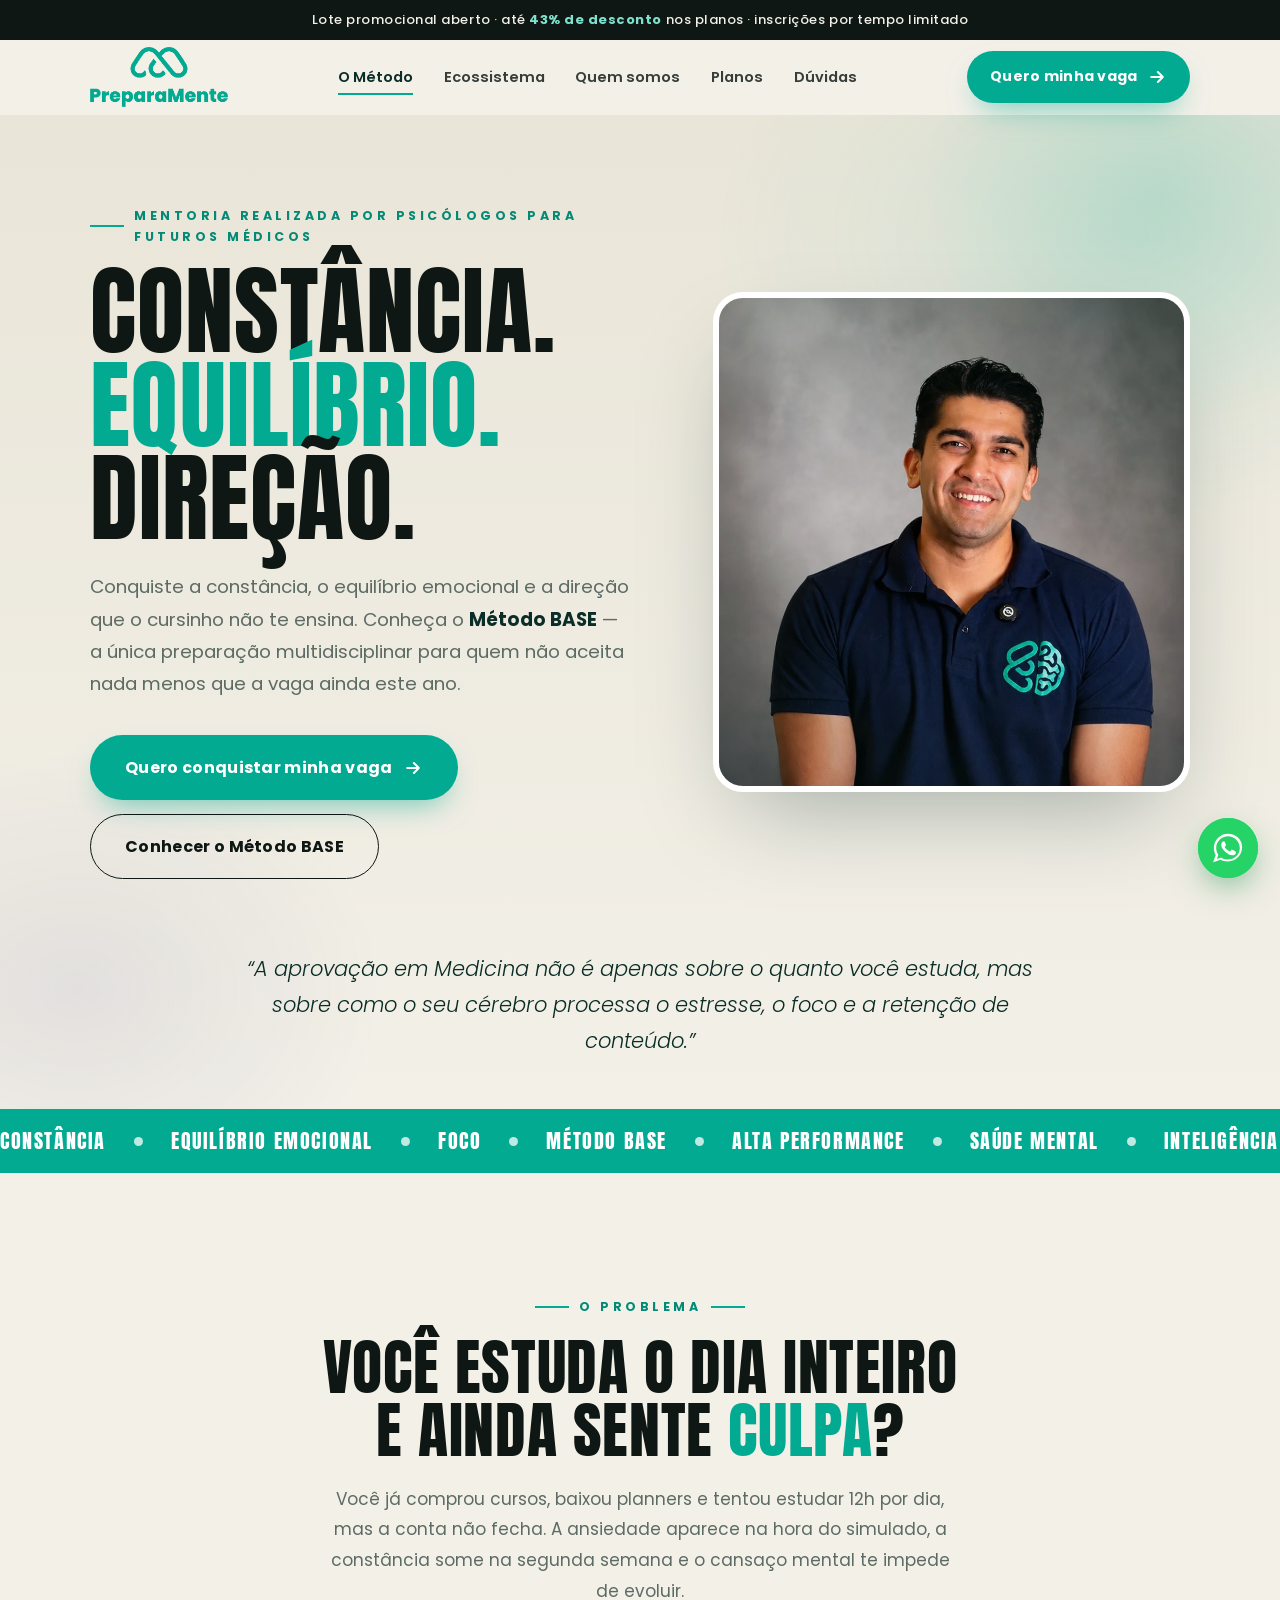
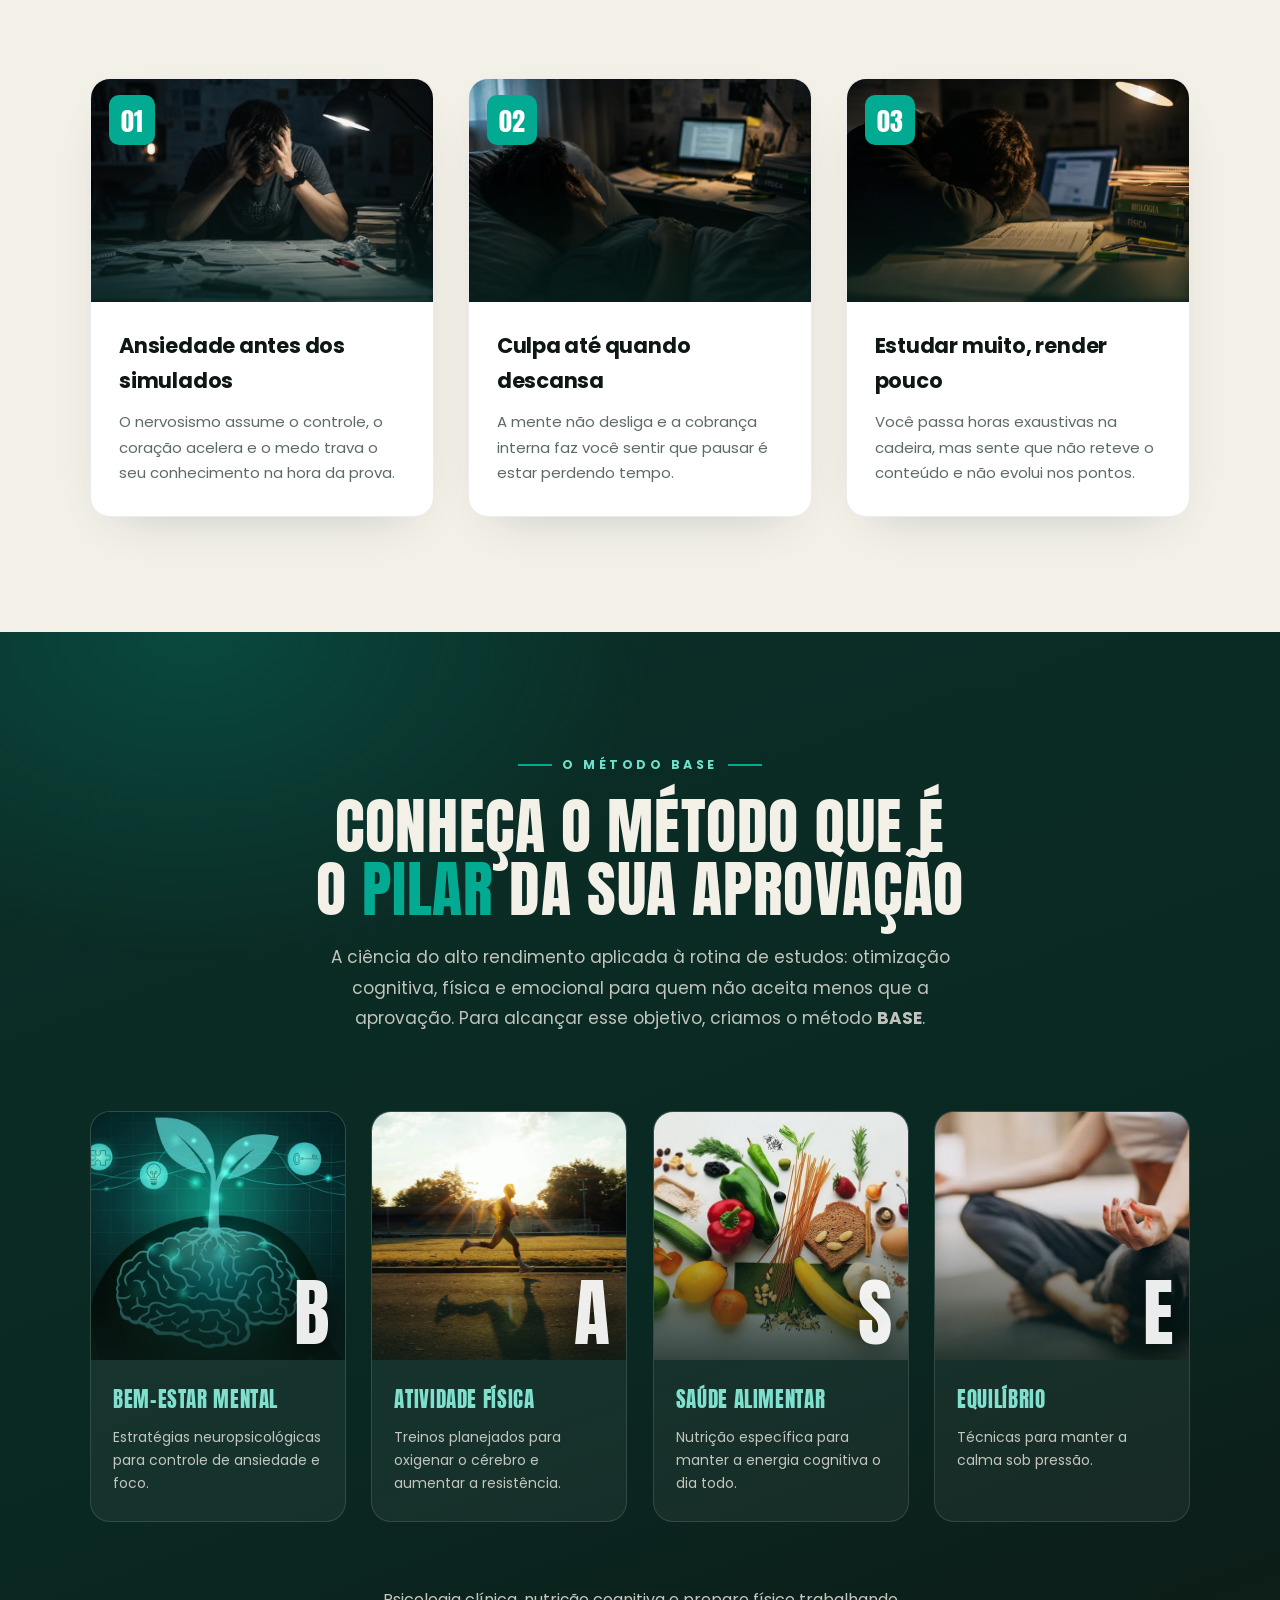
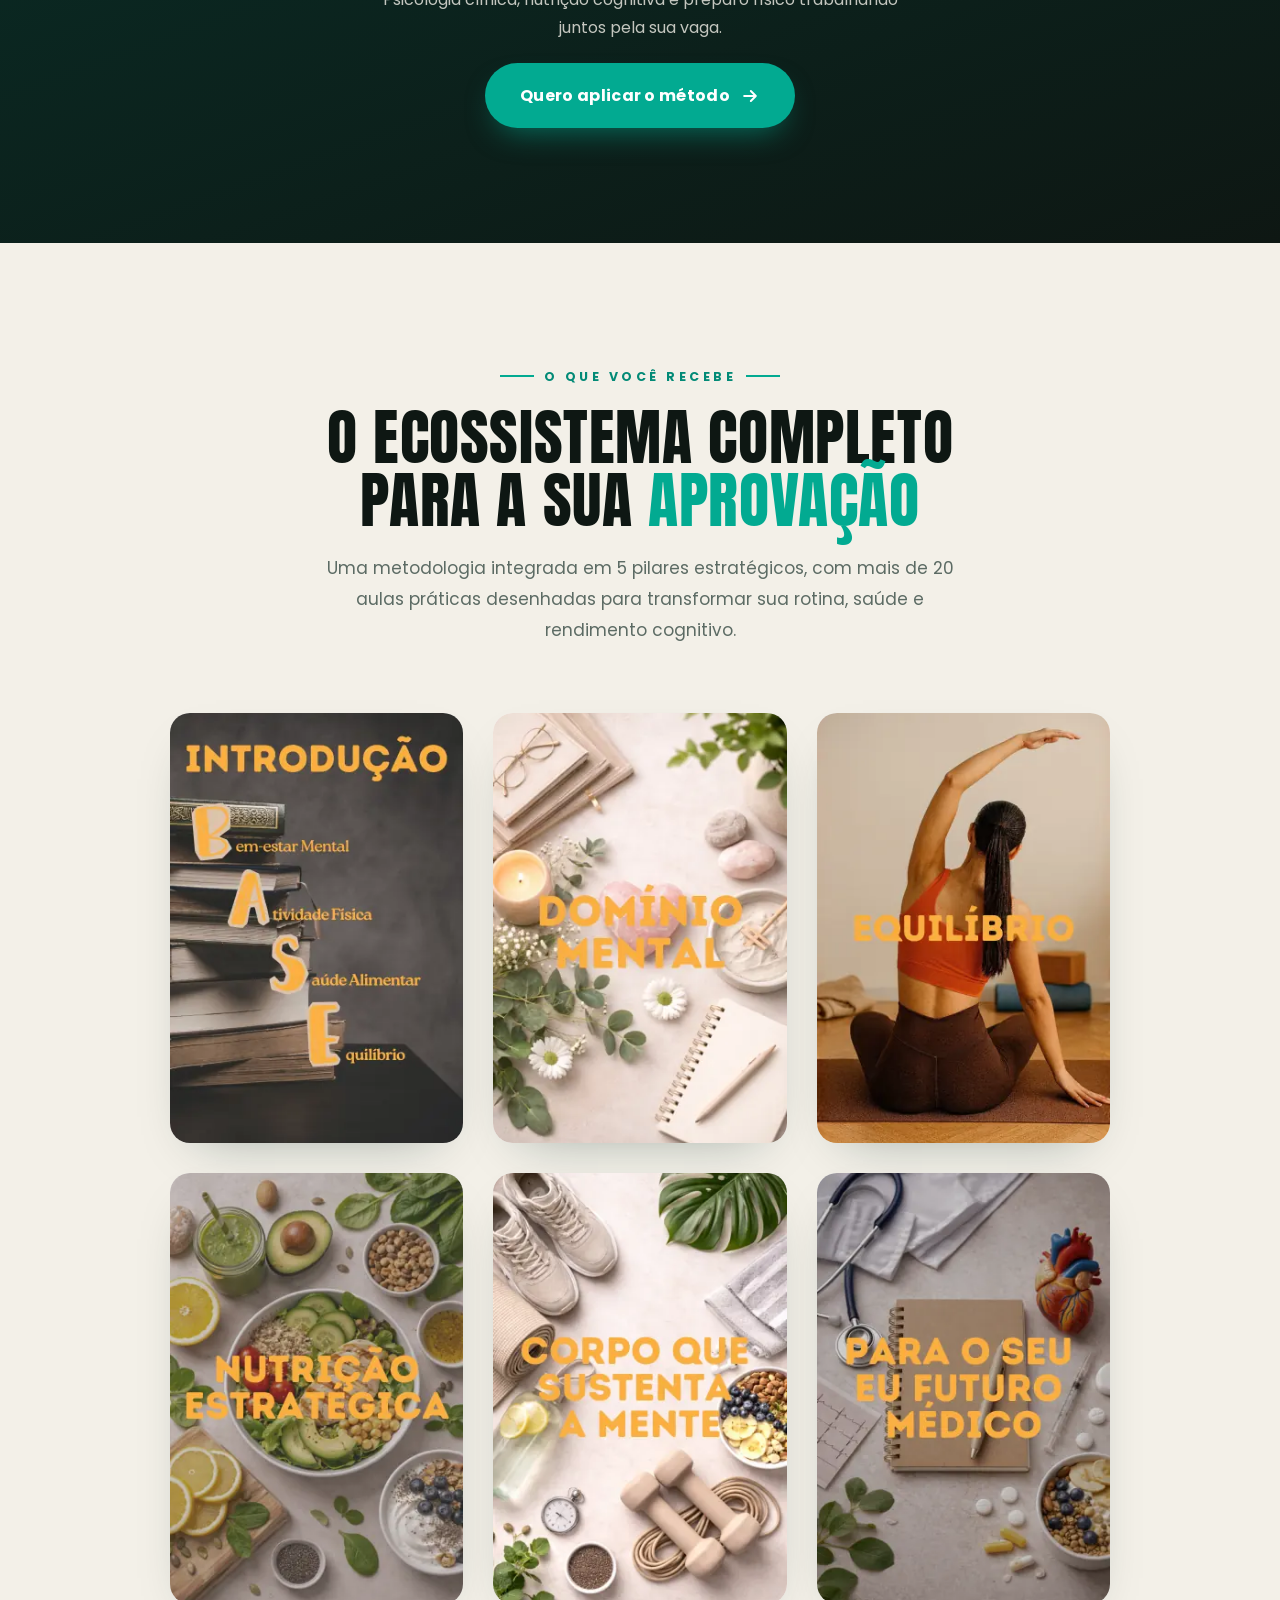
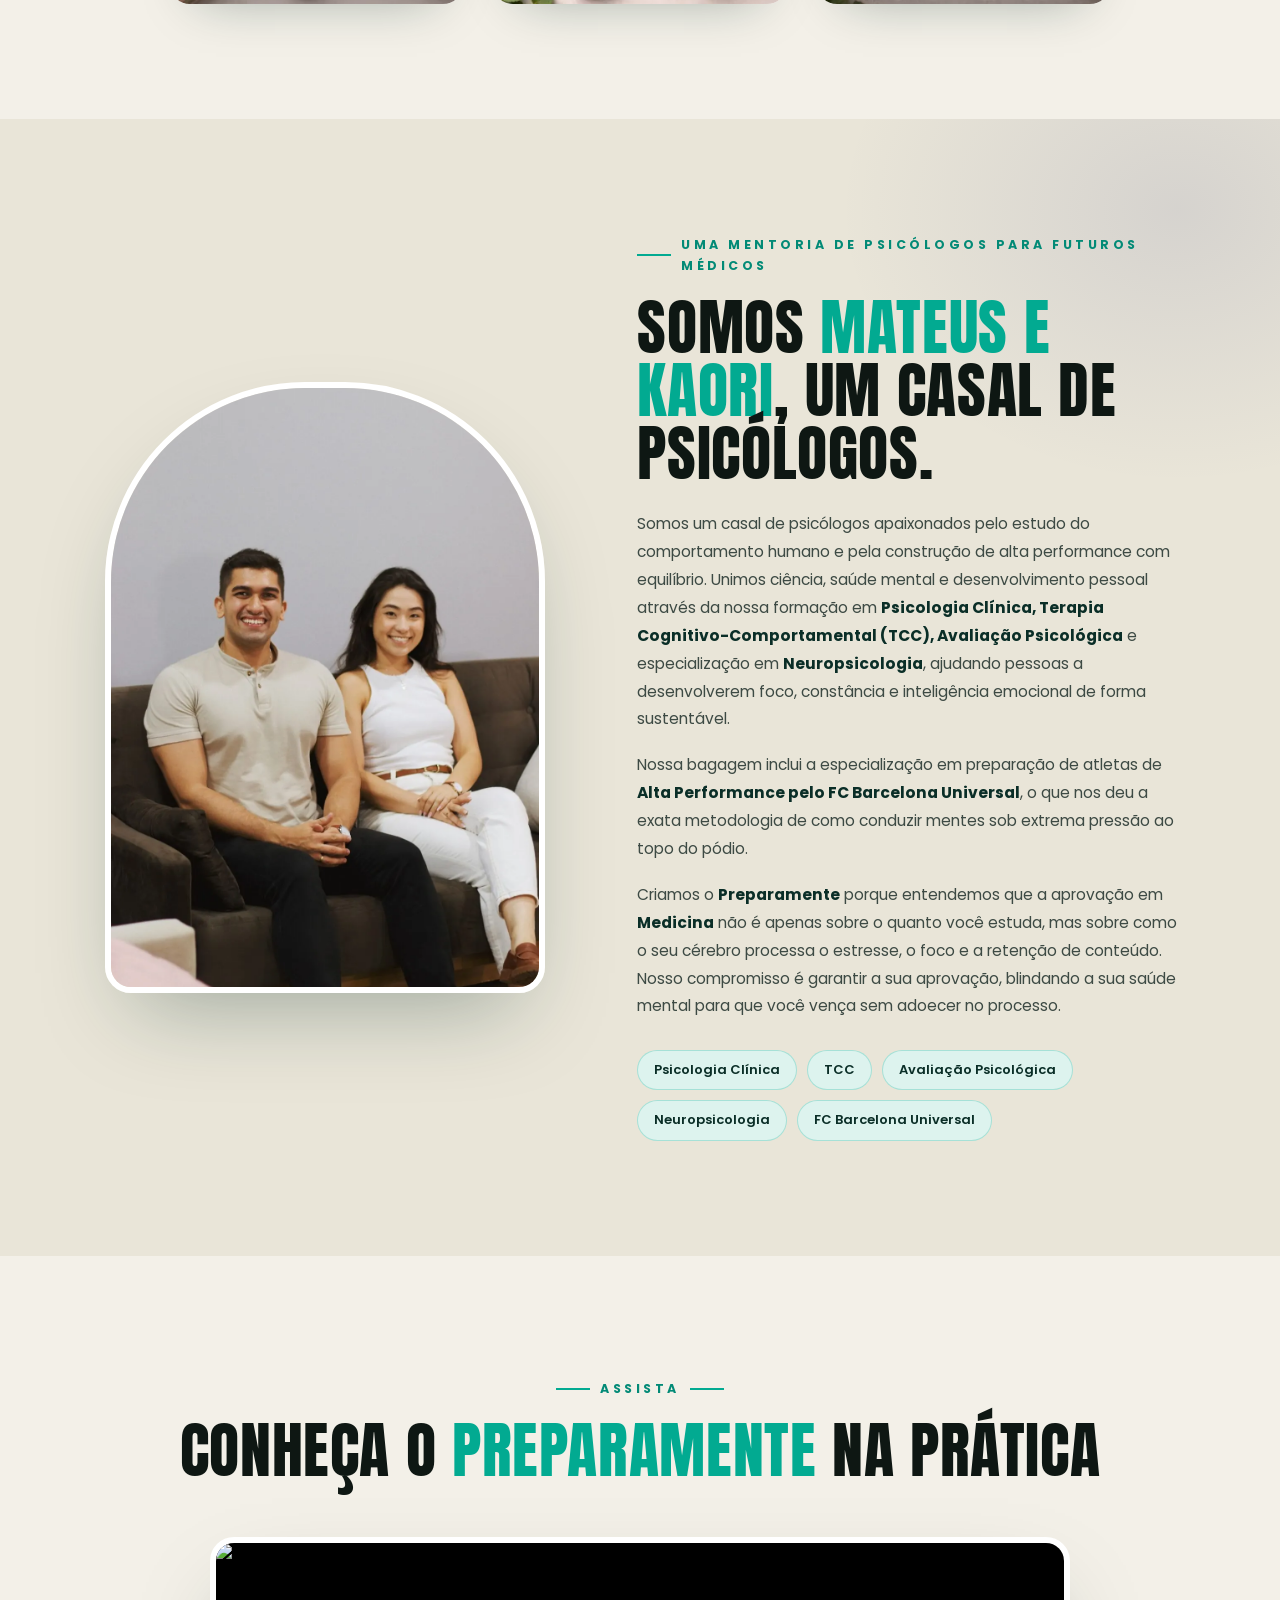
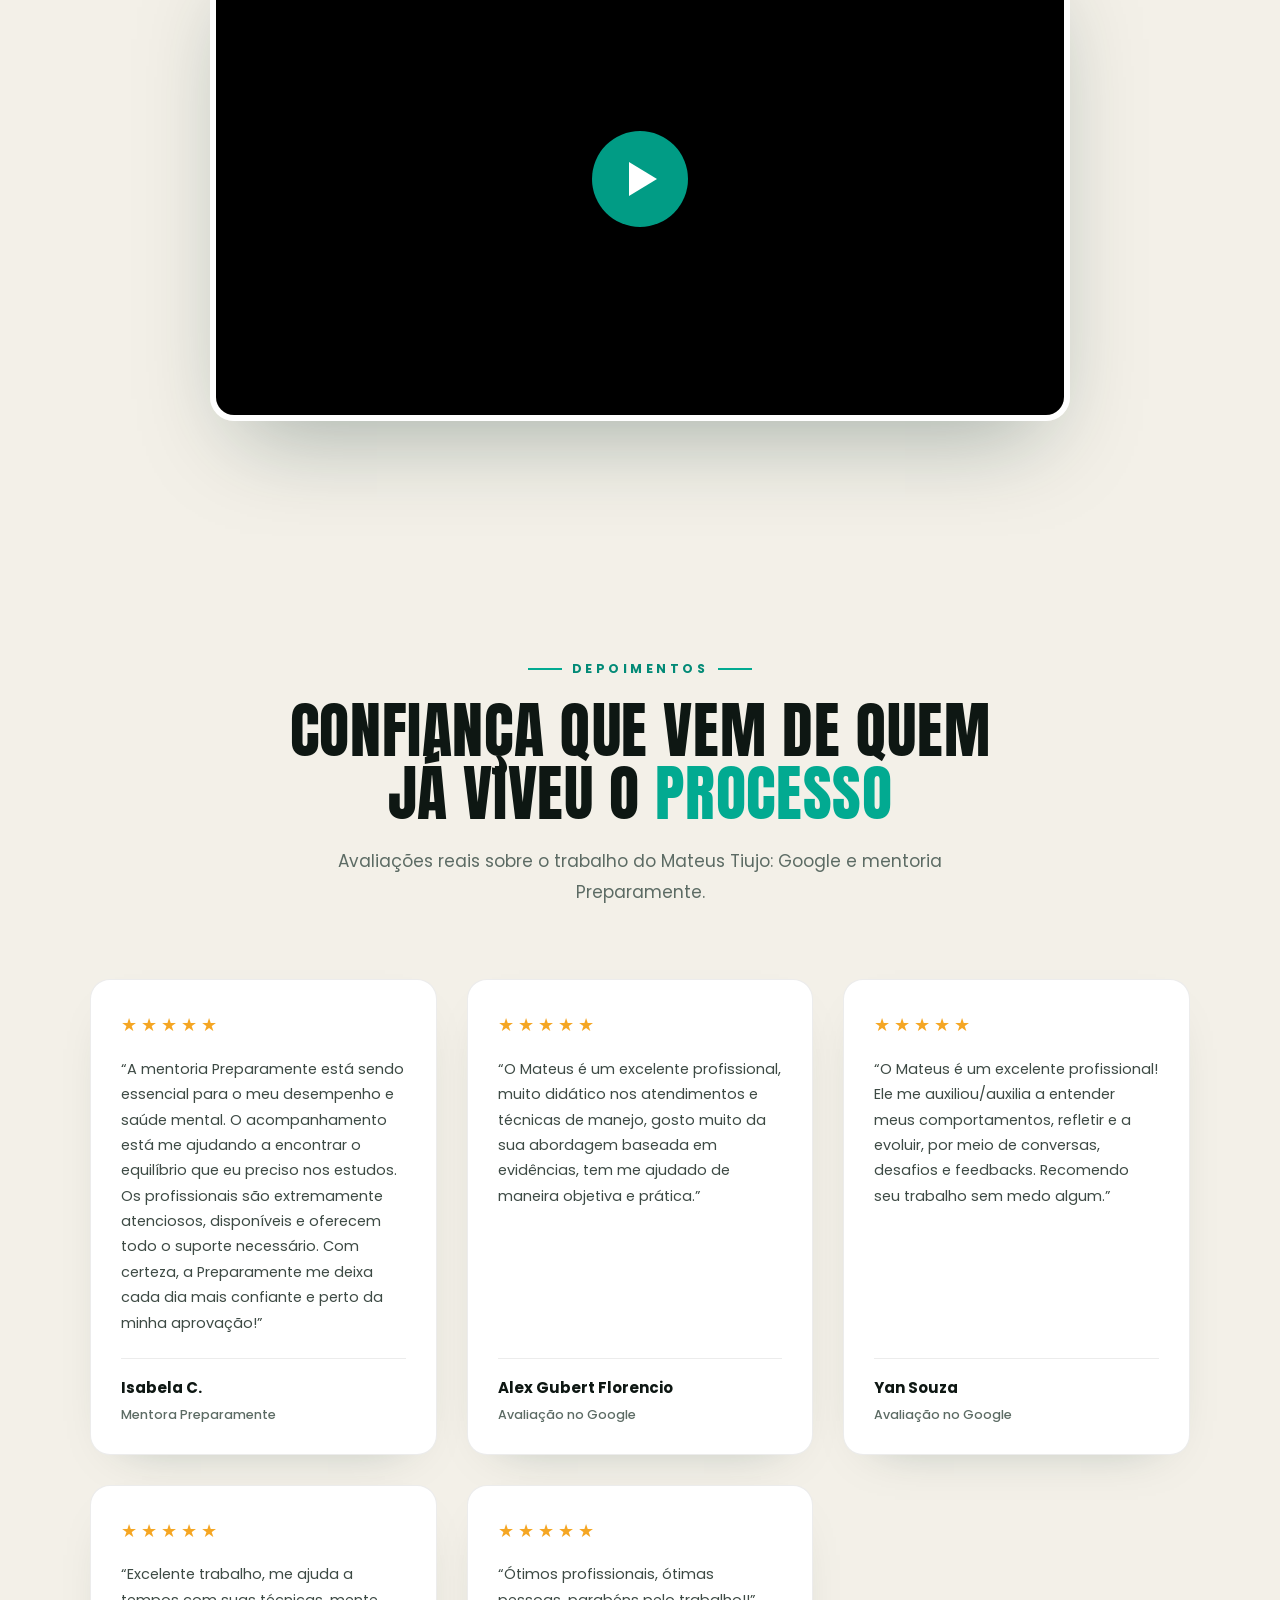
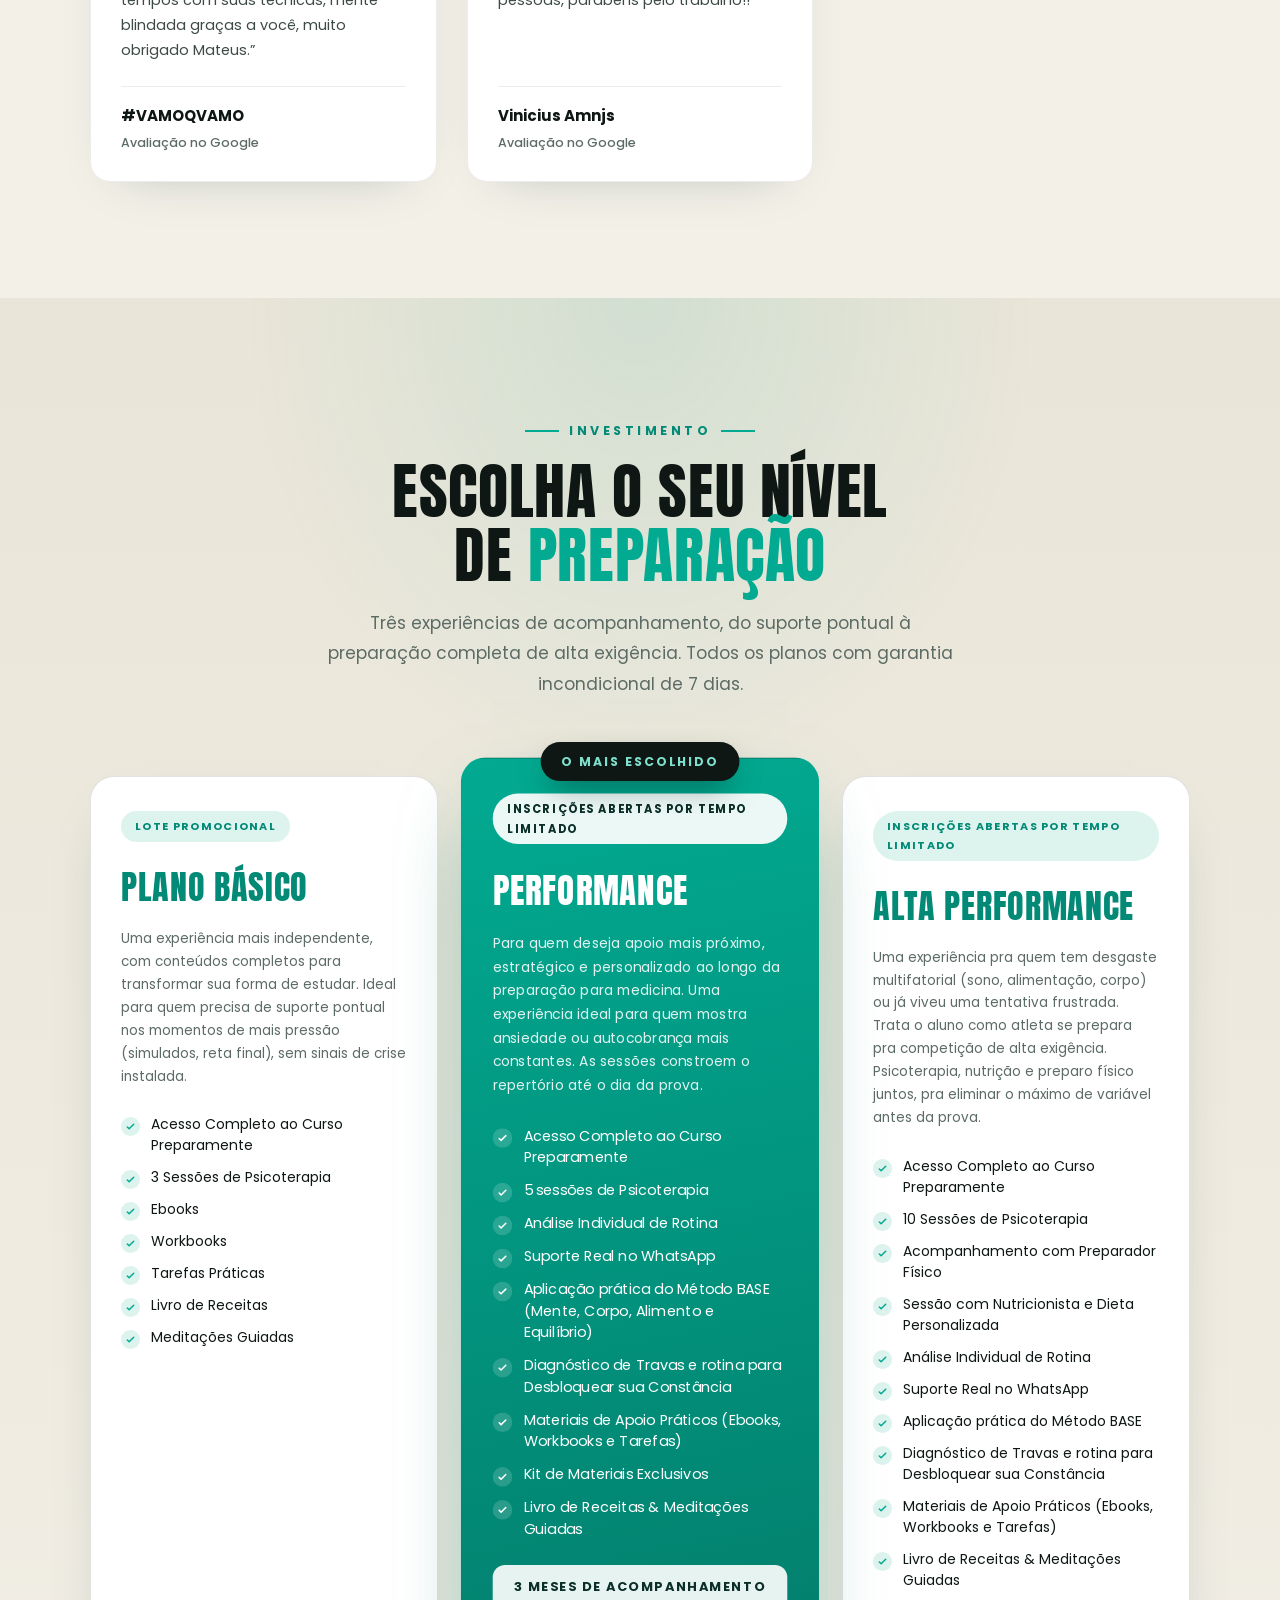
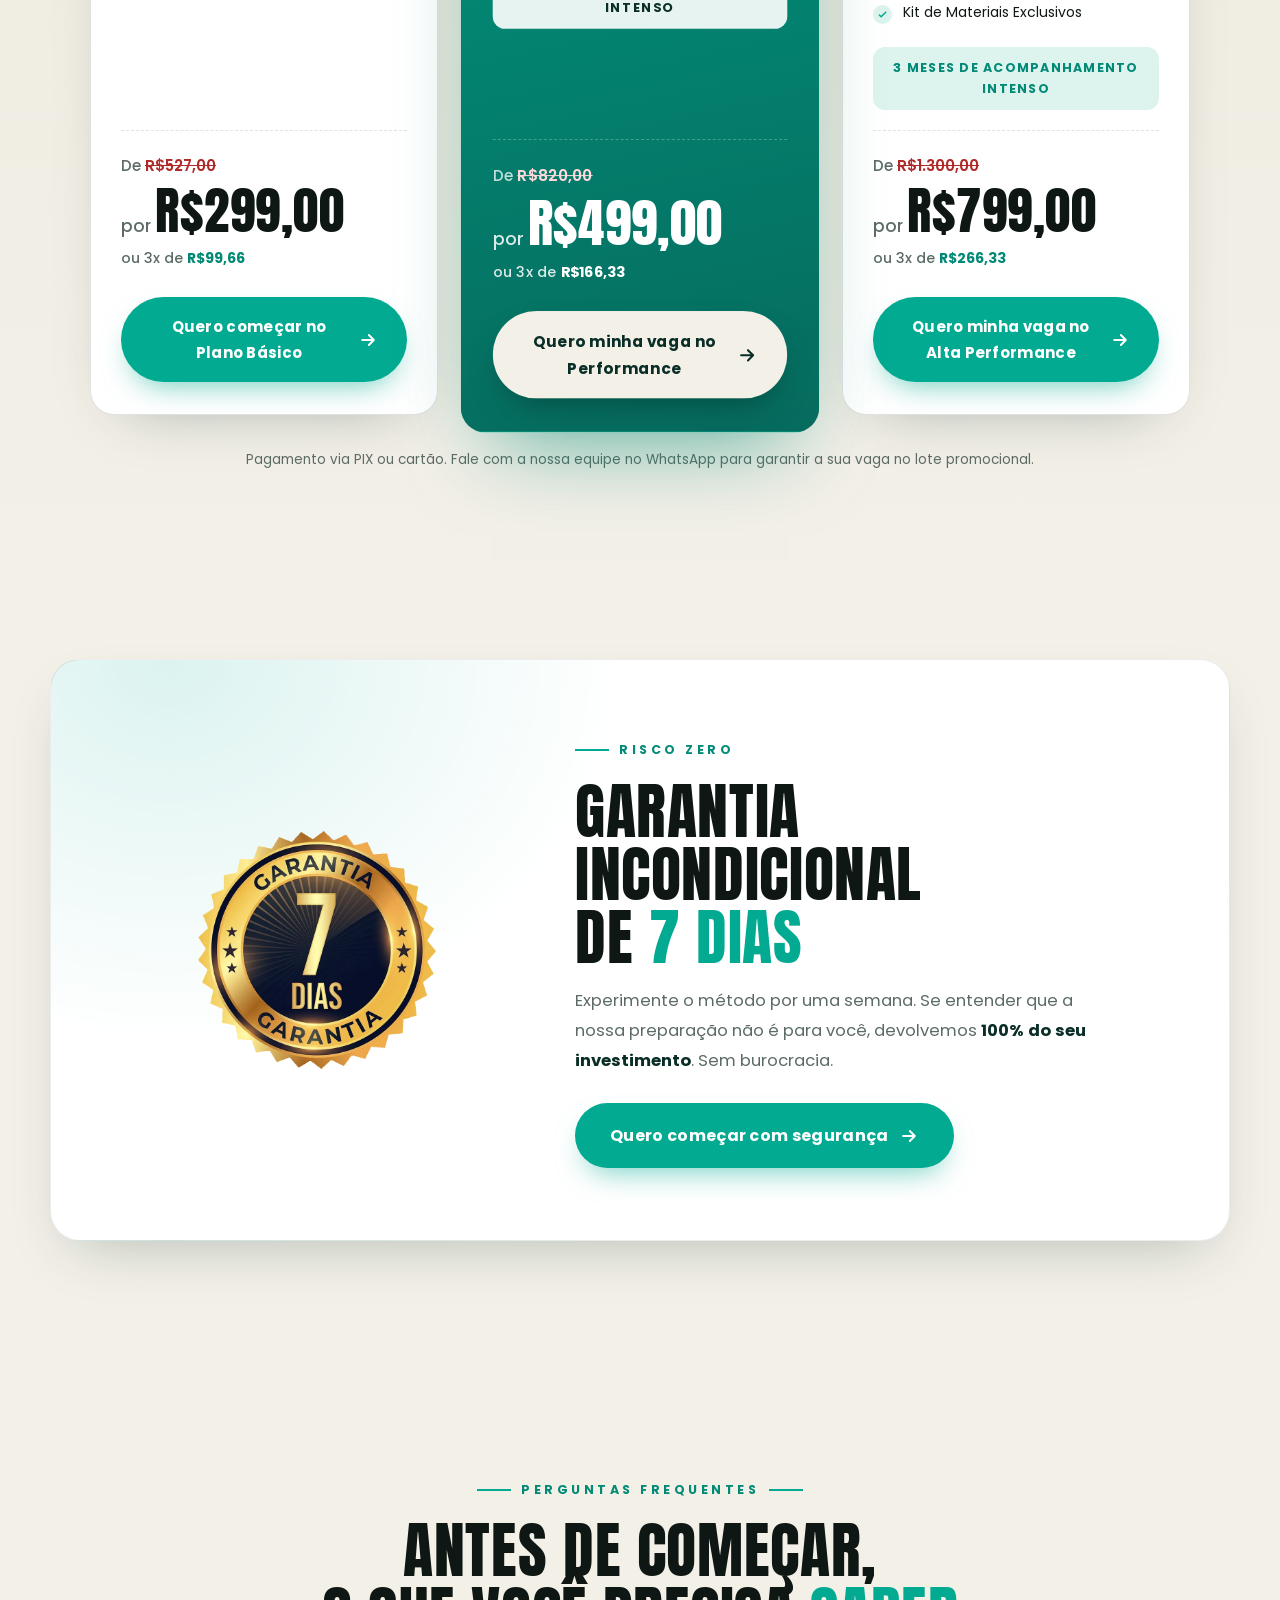
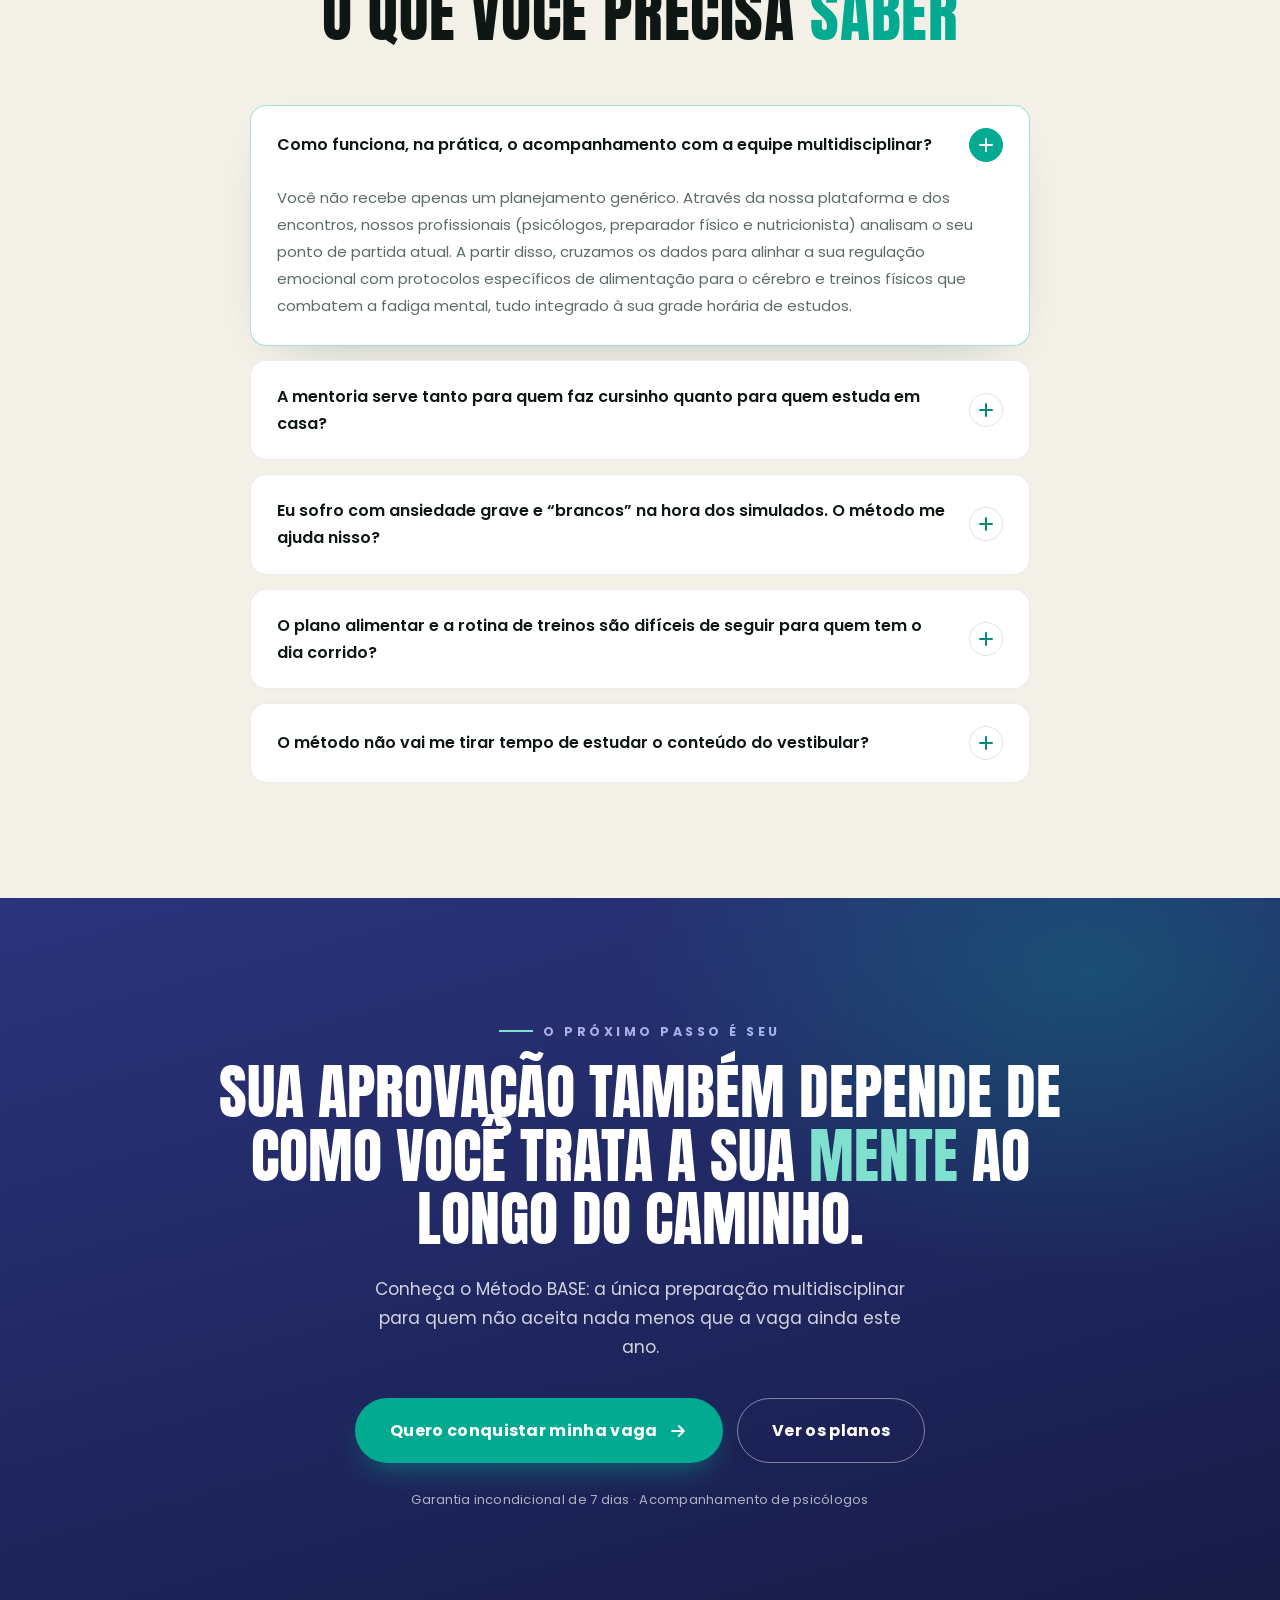
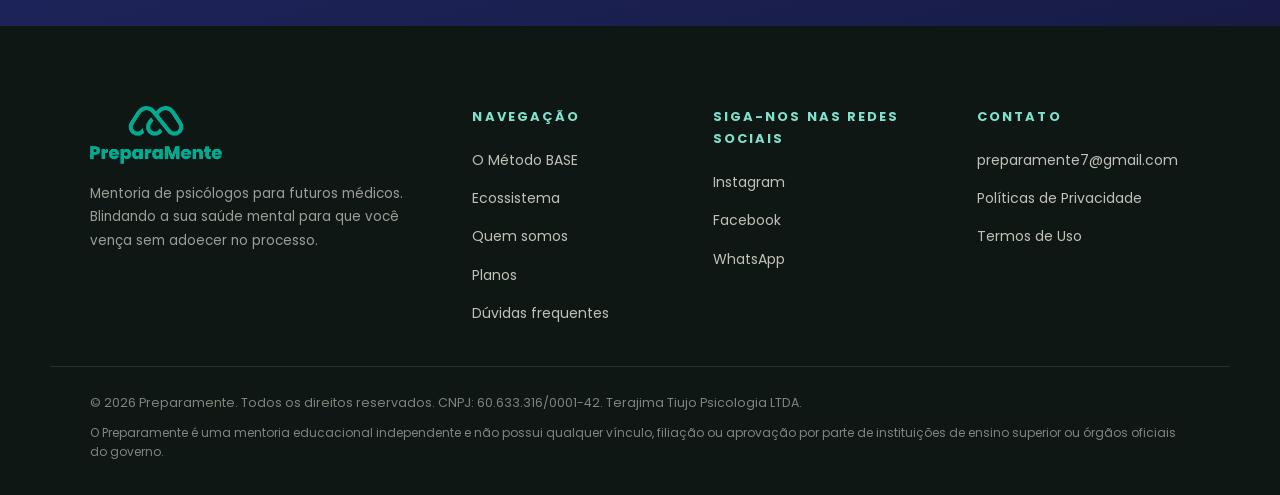
==== commit 2dde0162: "Add files via upload" ====
--- a/index.html
+++ b/index.html
@@ -21,6 +21,11 @@
 <body>
   <a class="skip-link" href="#principal">Pular para o conteúdo</a>
 
+  <a class="wa-float" href="https://api.whatsapp.com/send/?phone=5541985126848&amp;text=Ol%C3%A1%2C%20gostaria%20de%20mais%20informa%C3%A7%C3%B5es%20sobre%20a%20Mentoria%20Preparamente." target="_blank" rel="noopener" aria-label="Conversar no WhatsApp">
+    <svg viewBox="0 0 32 32" fill="currentColor" aria-hidden="true"><path d="M16 2.7c-7.3 0-13.3 6-13.3 13.3 0 2.4.6 4.6 1.7 6.6L2 29.3l6.9-2.2c2 .9 4.6 1.5 7.1 1.5 7.3 0 13.3-6 13.3-13.3S23.3 2.7 16 2.7zm0 24.2c-2.1 0-4.1-.6-5.9-1.6l-.4-.3-4.1 1.3 1.3-4-.3-.4c-1.1-1.8-1.7-3.9-1.7-6.2C4.9 9.9 9.9 4.9 16 4.9s11.1 5 11.1 11.1S22.1 26.9 16 26.9zm6.1-8.3c-.3-.2-1.9-.9-2.2-1s-.5-.2-.7.2-.8 1-1 1.2-.4.2-.7.1c-.3-.2-1.4-.5-2.6-1.6-1-.9-1.6-2-1.8-2.3-.2-.3 0-.5.1-.7l.5-.6c.2-.2.2-.4.3-.6.1-.2 0-.4 0-.6l-1-2.3c-.3-.6-.5-.5-.7-.5h-.6c-.2 0-.6.1-.9.4-.3.3-1.2 1.2-1.2 2.9s1.2 3.4 1.4 3.6c.2.2 2.4 3.7 5.9 5.2.8.4 1.5.6 2 .7.8.3 1.6.2 2.2.1.7-.1 1.9-.8 2.2-1.6.3-.8.3-1.4.2-1.6-.1-.1-.3-.2-.6-.4z"/></svg>
+    <span class="wa-float-ring" aria-hidden="true"></span>
+  </a>
+
   <!-- ============ ANNOUNCEMENT BAR ============ -->
   <div class="announce">
     <p>Lote promocional aberto · até <strong>43% de desconto</strong> nos planos · inscrições por tempo limitado</p>
--- a/css/styles.css
+++ b/css/styles.css
@@ -1208,3 +1208,38 @@
   outline-offset: 3px;
   border-radius: 6px;
 }
+
+/* ---------- WhatsApp float ---------- */
+.wa-float {
+  position: fixed;
+  right: 22px;
+  bottom: 22px;
+  z-index: 120;
+  width: 60px;
+  height: 60px;
+  border-radius: 50%;
+  background: #25D366;
+  color: #fff;
+  display: flex;
+  align-items: center;
+  justify-content: center;
+  box-shadow: 0 12px 32px -6px rgba(18, 140, 75, 0.55);
+  transition: transform 0.22s ease, box-shadow 0.22s ease;
+}
+.wa-float svg { width: 34px; height: 34px; }
+.wa-float:hover { transform: translateY(-3px) scale(1.06); box-shadow: 0 18px 40px -8px rgba(18, 140, 75, 0.65); }
+.wa-float-ring {
+  position: absolute;
+  inset: 0;
+  border-radius: 50%;
+  border: 2px solid #25D366;
+  animation: pp-wa-pulse 2.2s ease-out infinite;
+}
+@keyframes pp-wa-pulse {
+  0% { transform: scale(1); opacity: 0.85; }
+  70% { transform: scale(1.55); opacity: 0; }
+  100% { opacity: 0; }
+}
+@media (prefers-reduced-motion: reduce) {
+  .wa-float-ring { animation: none; }
+}
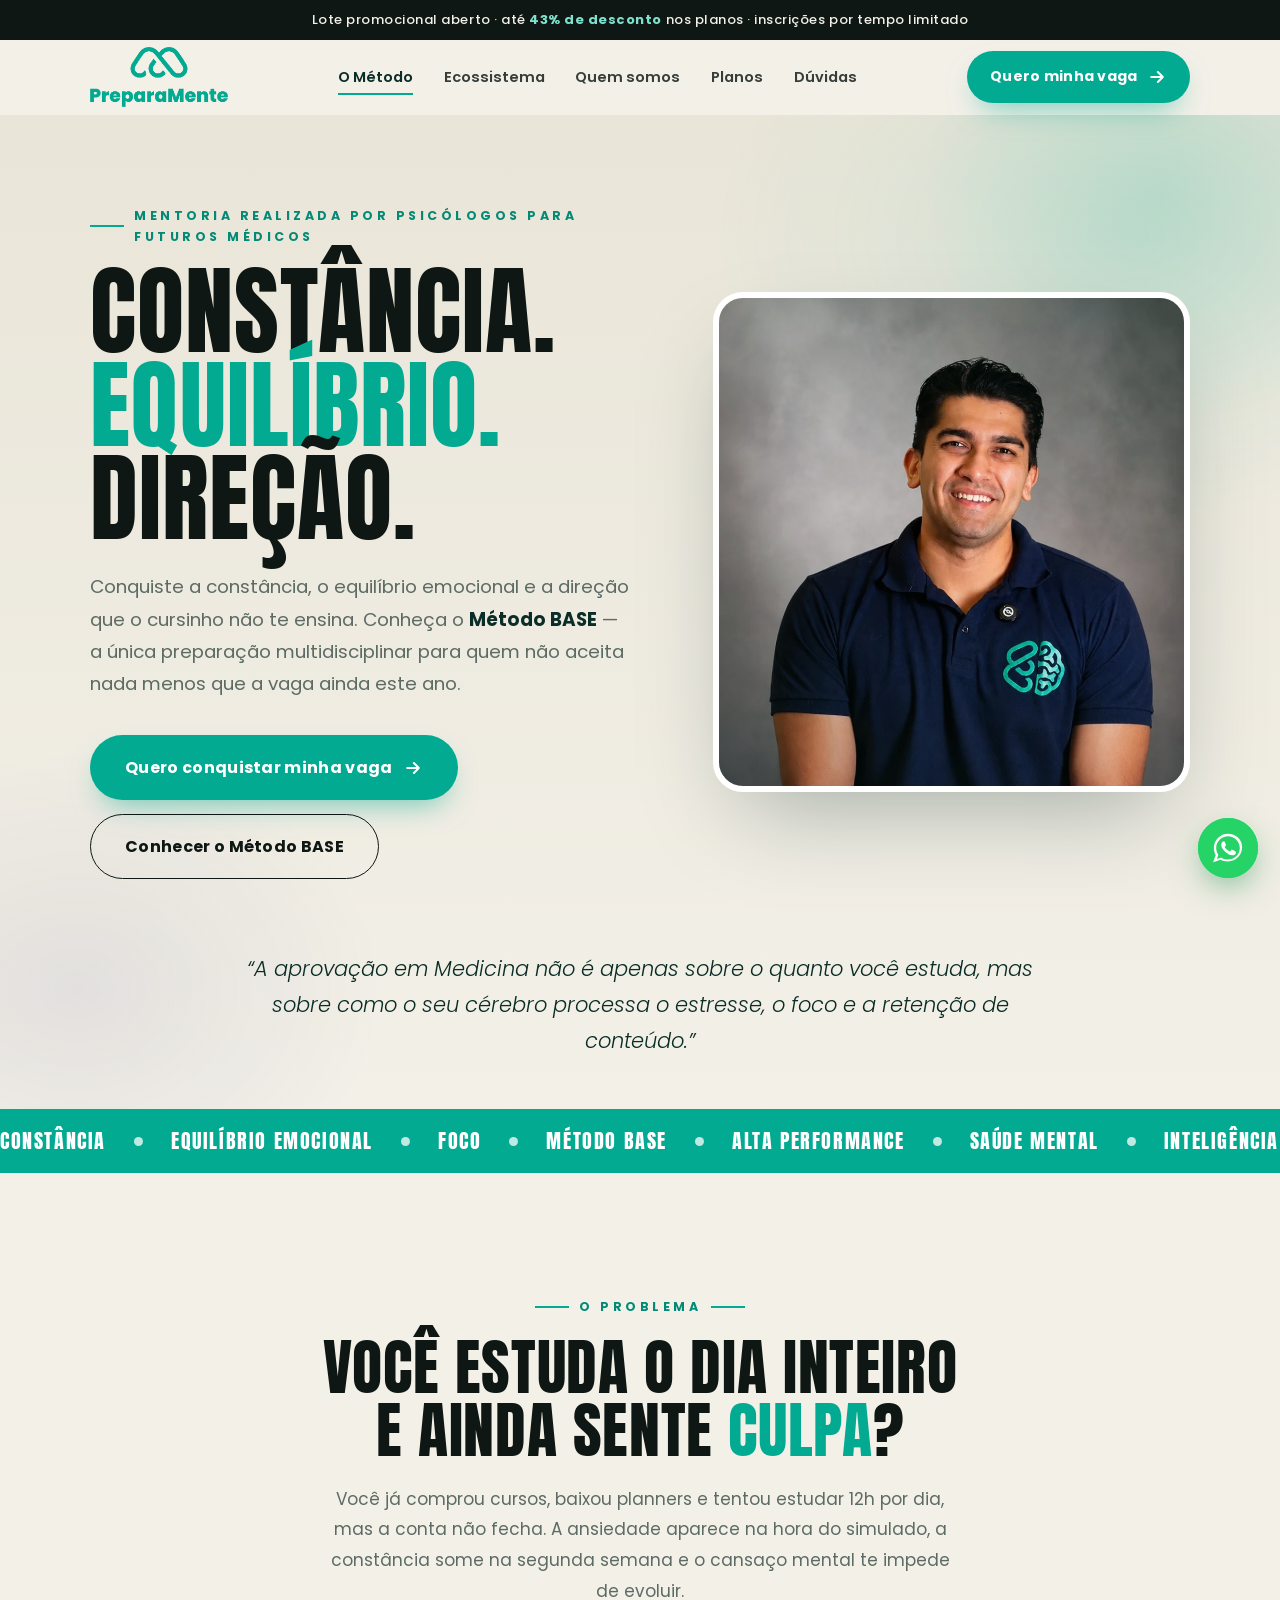
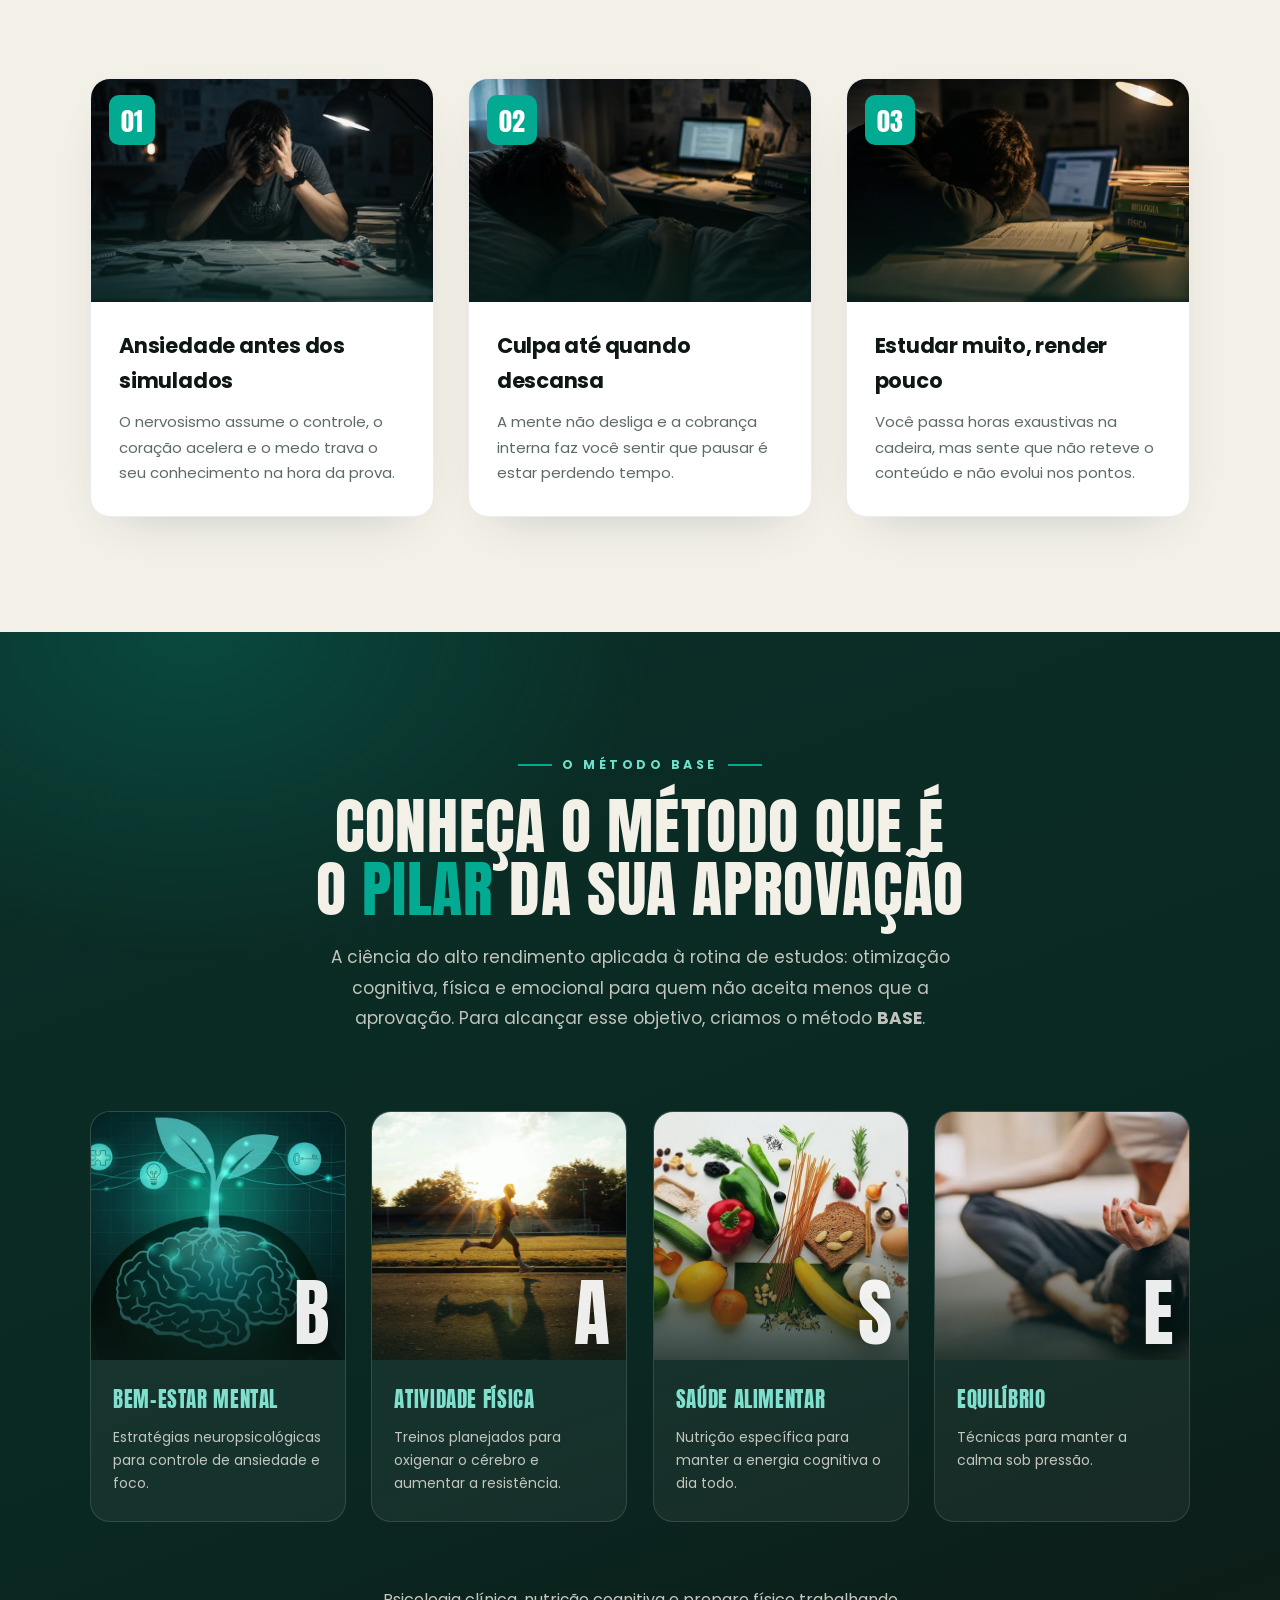
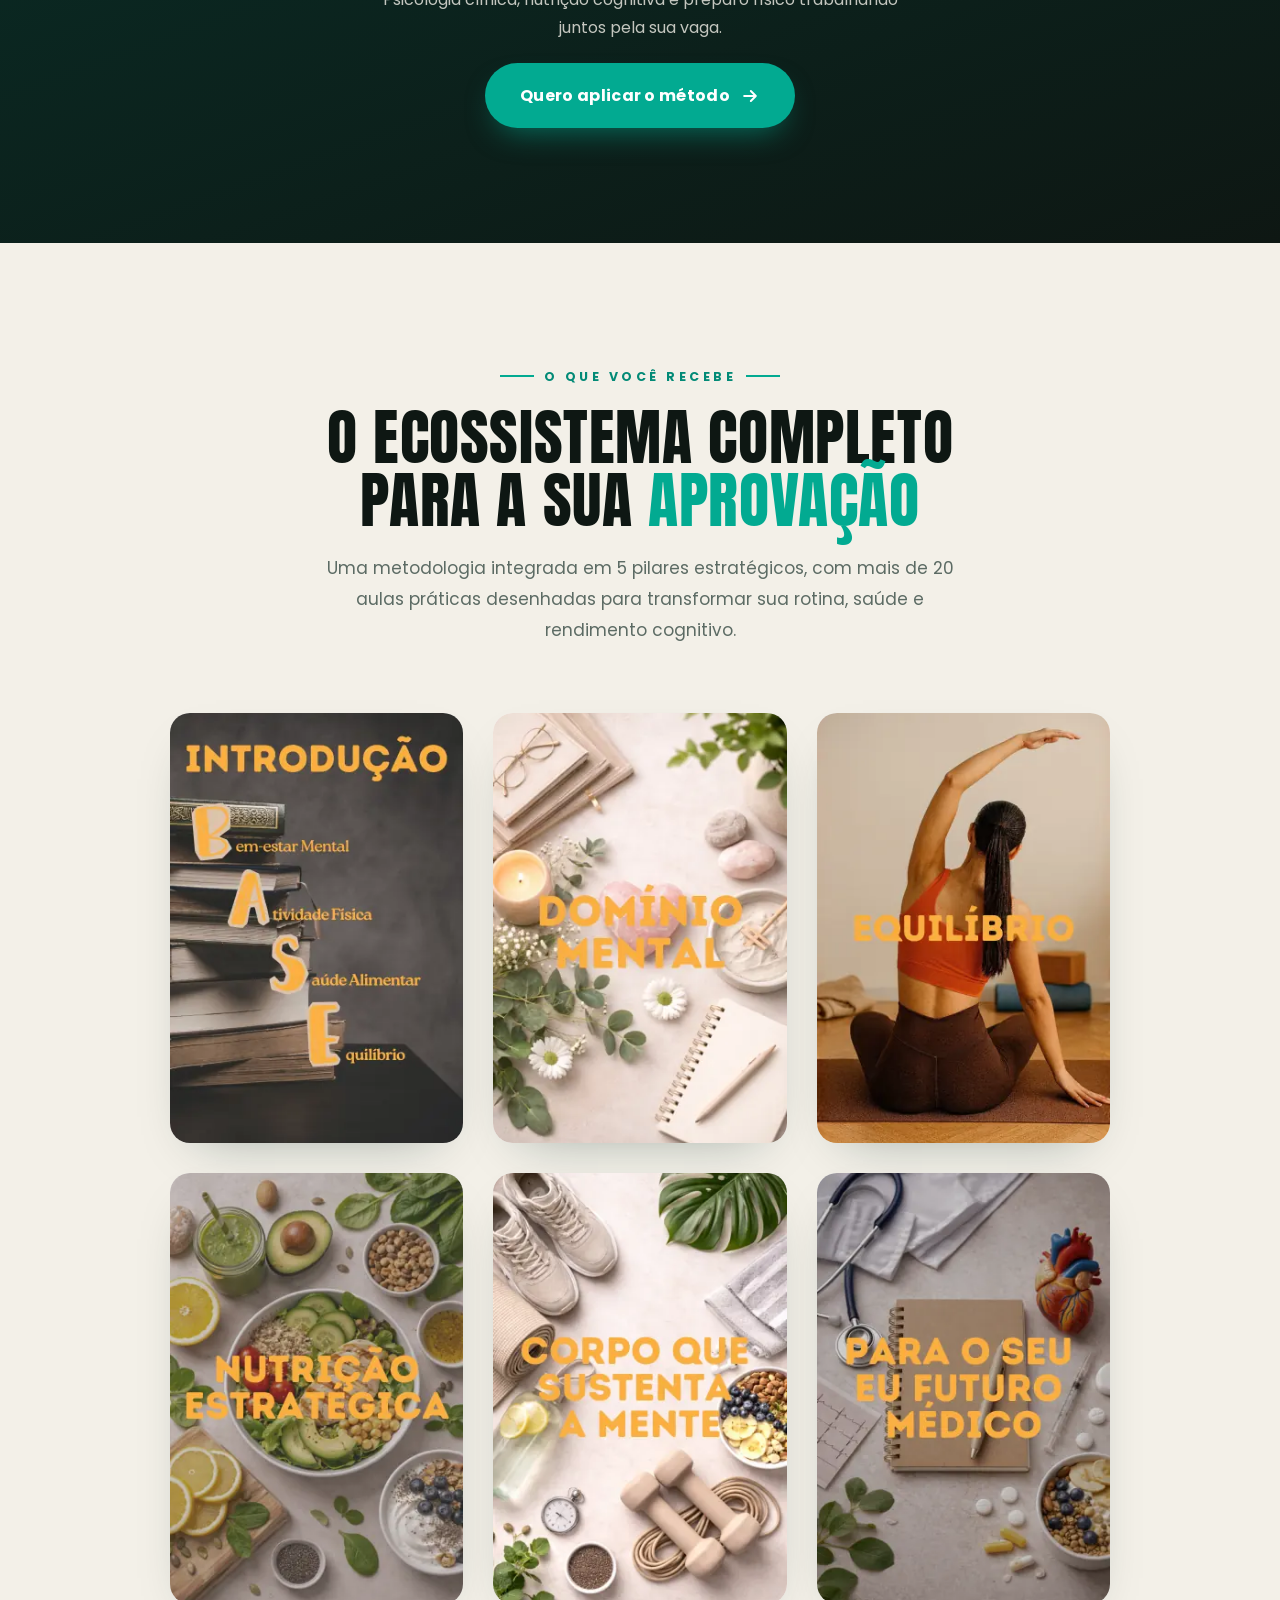
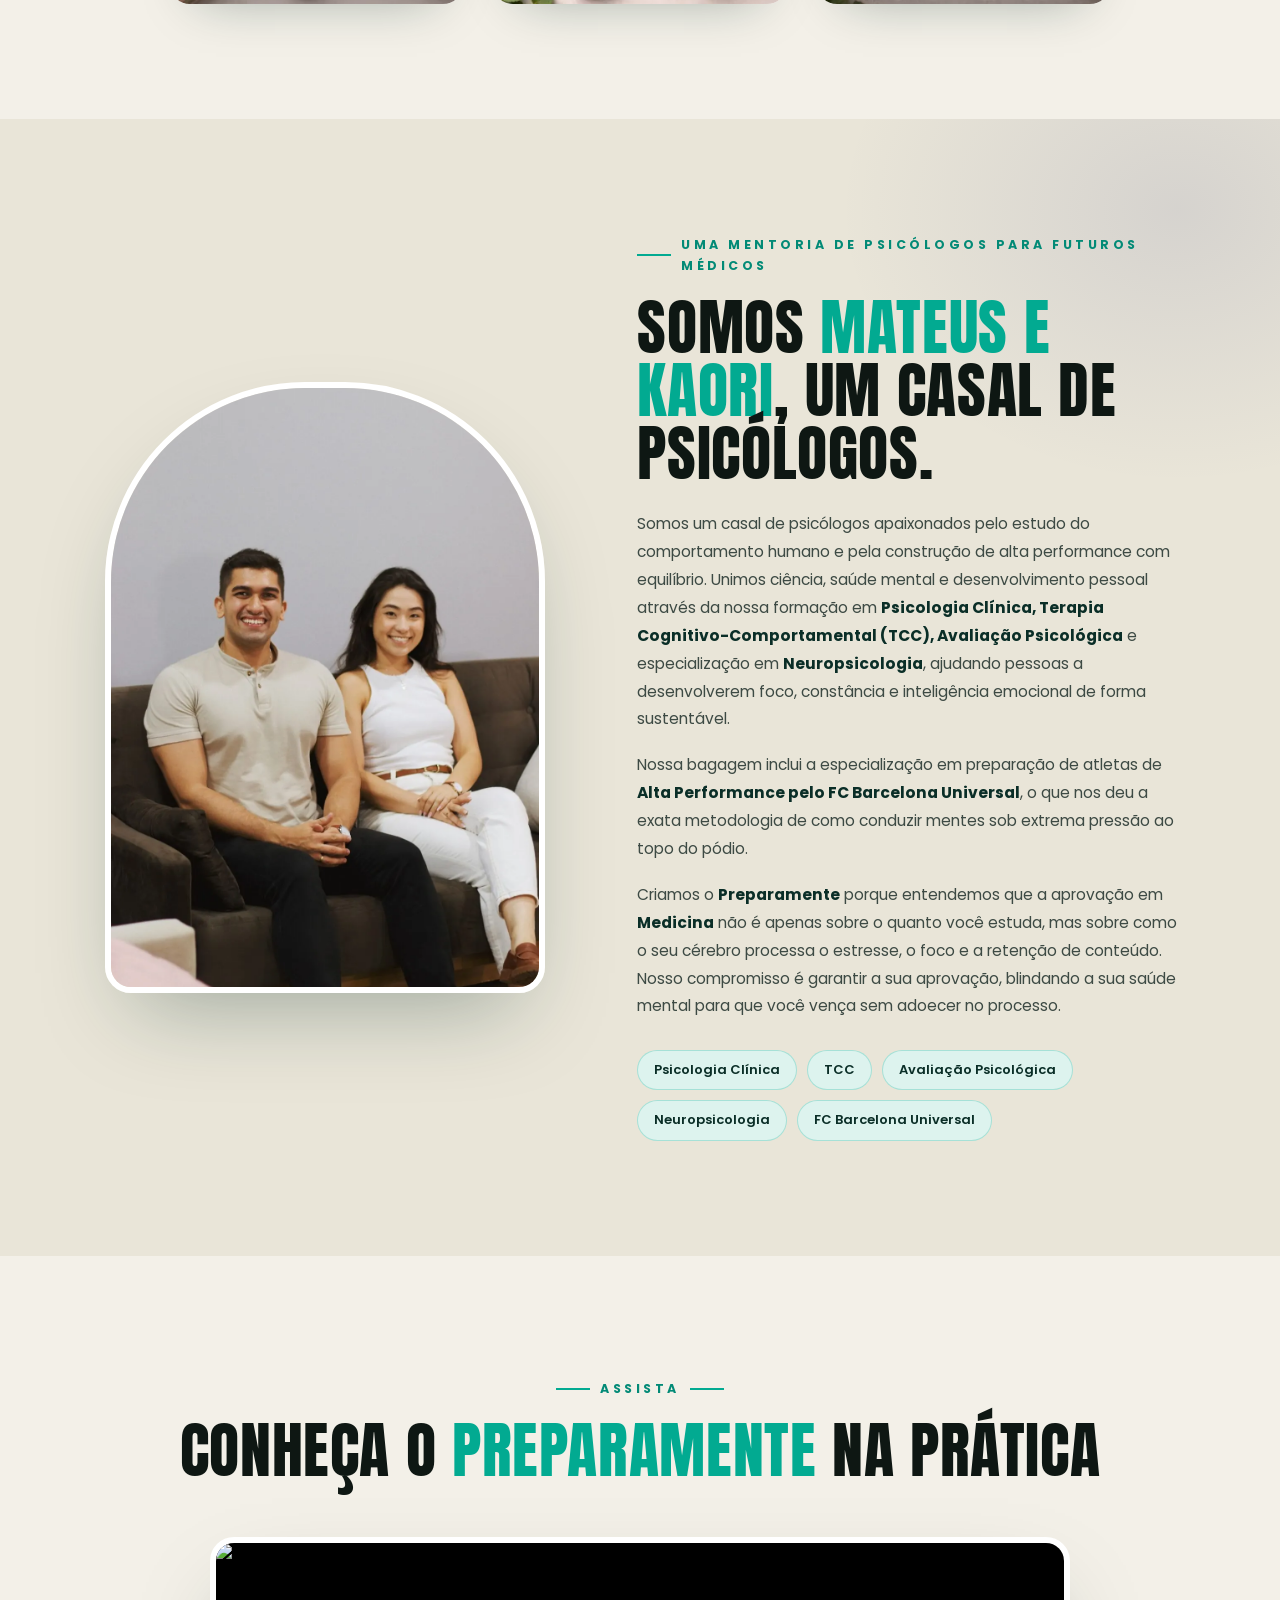
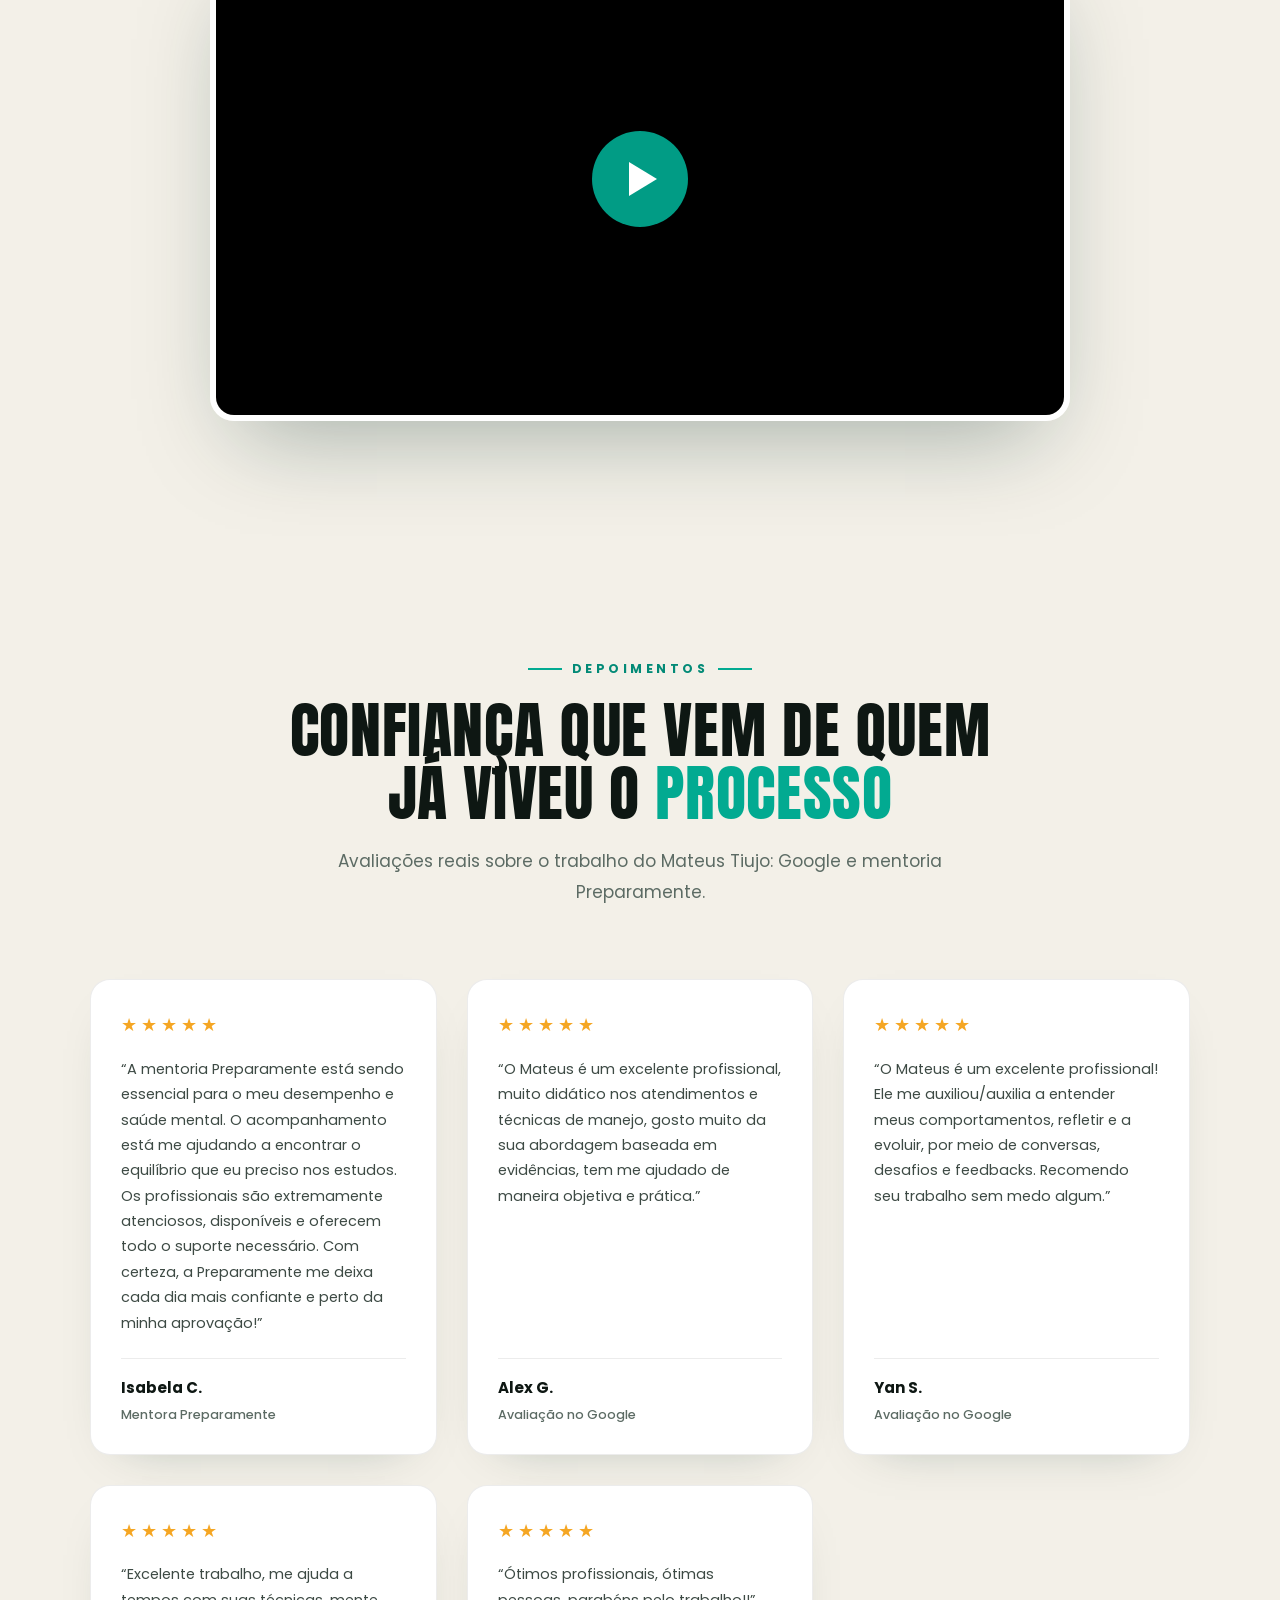
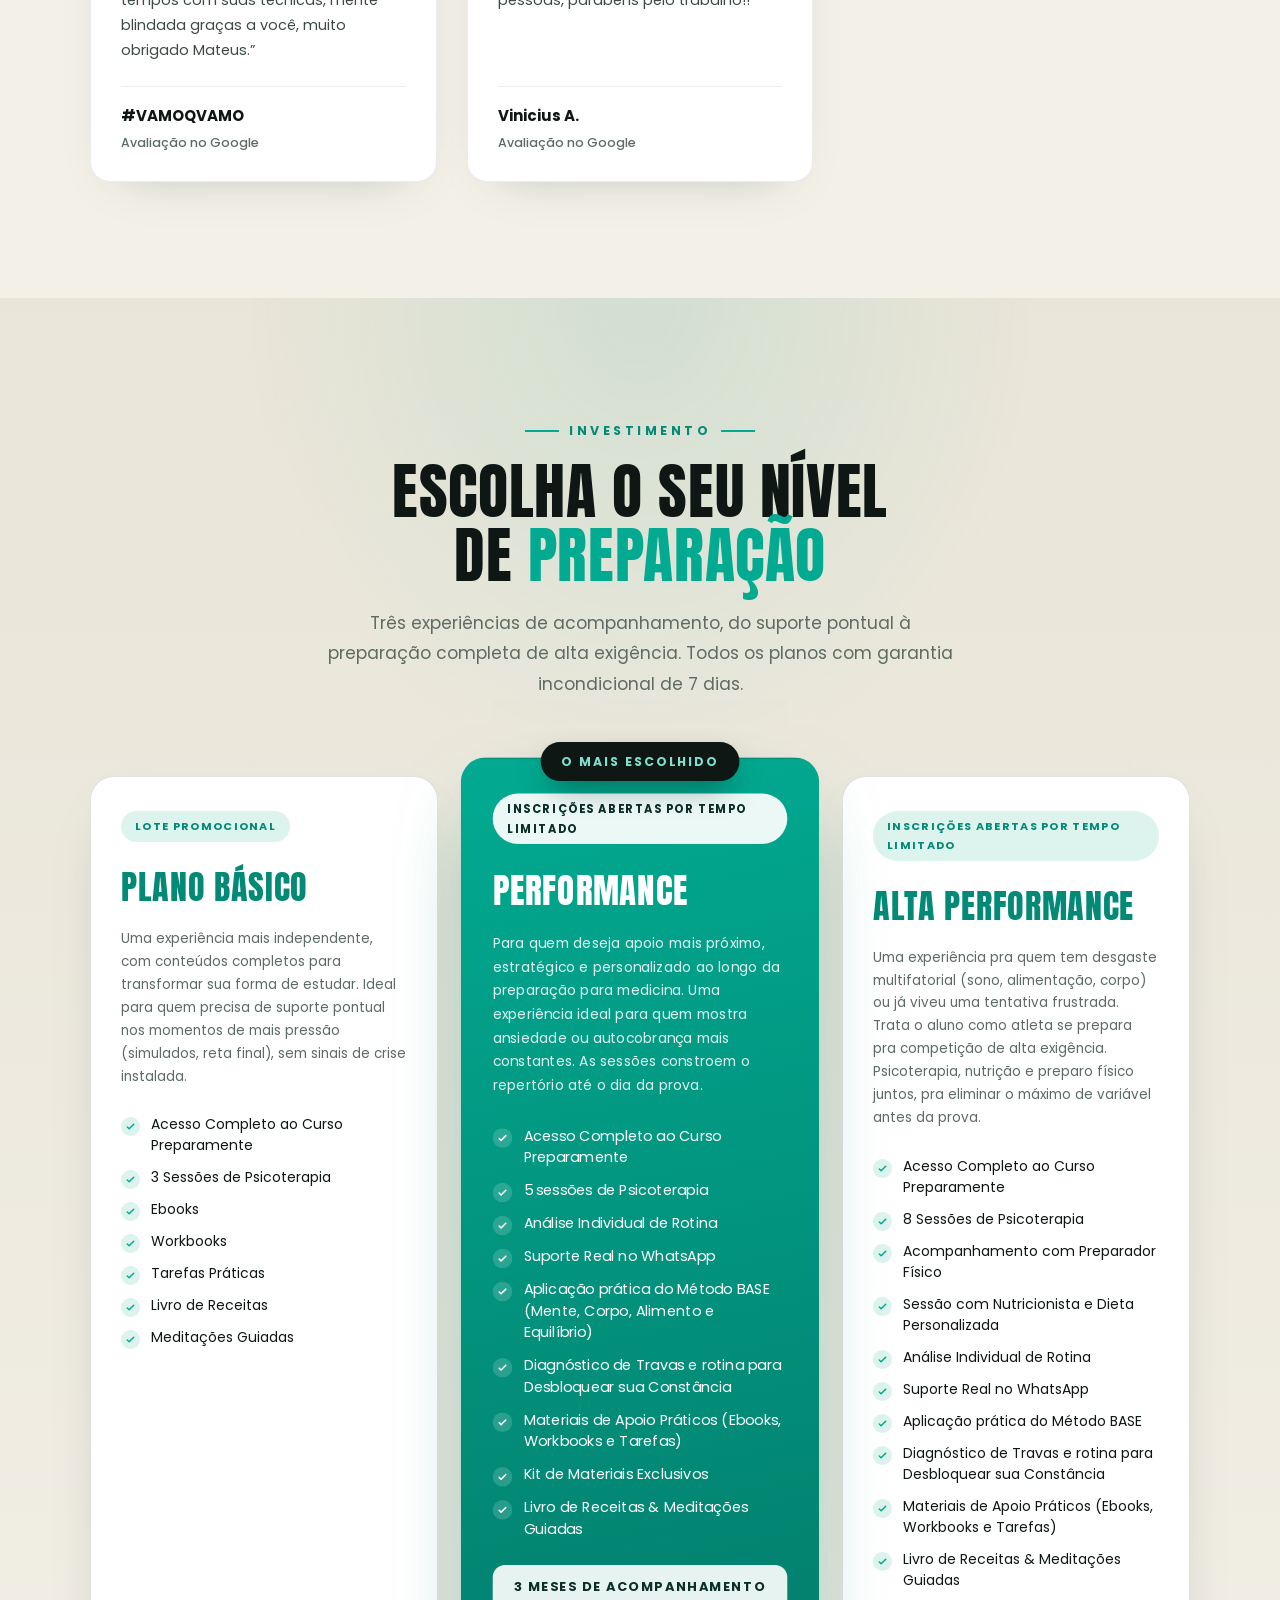
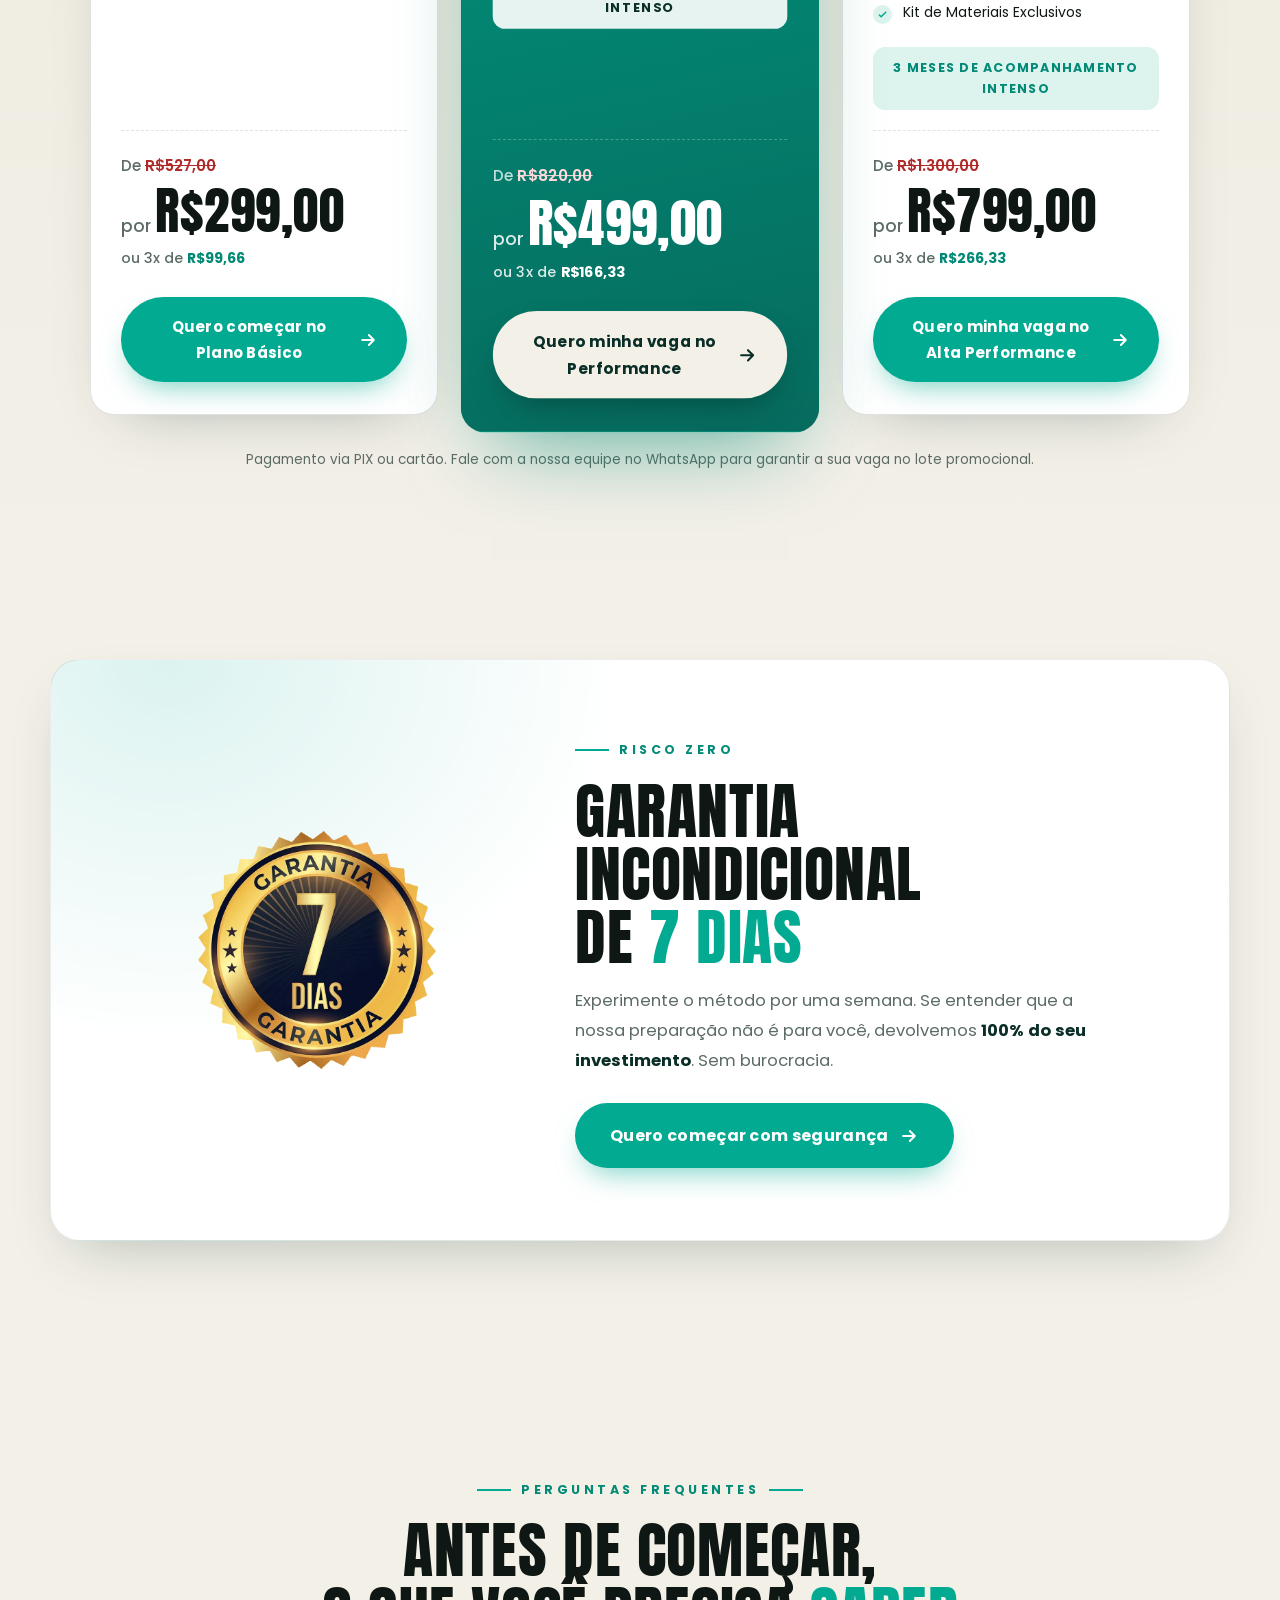
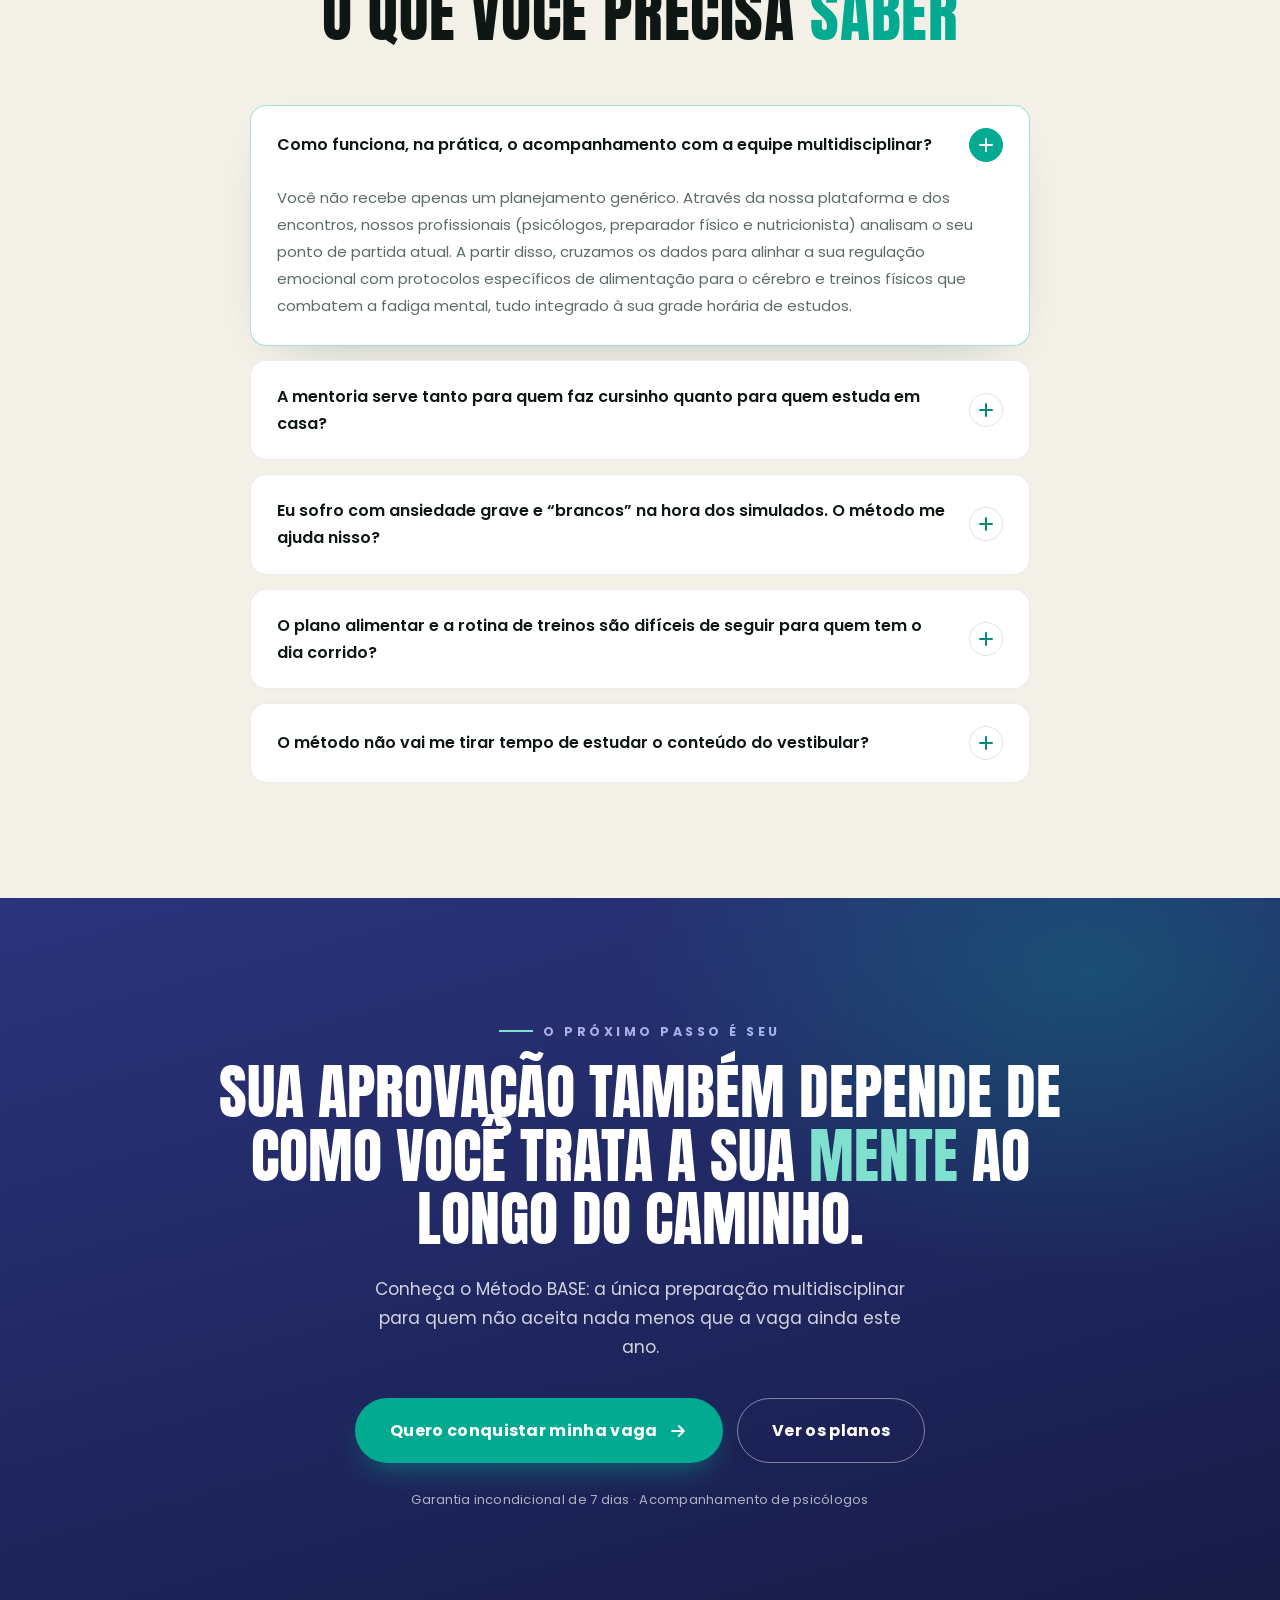
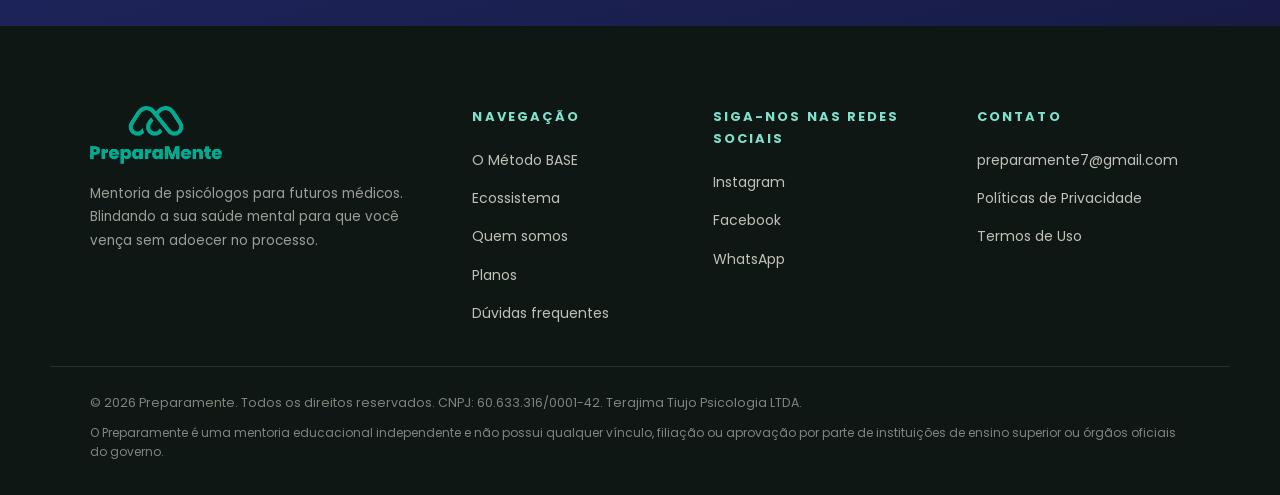
==== commit 497a6eeb: "Update index.html" ====
--- a/index.html
+++ b/index.html
@@ -330,13 +330,13 @@
           <article class="depo-card reveal">
             <div class="depo-stars" aria-label="5 de 5 estrelas">★★★★★</div>
             <blockquote>“O Mateus é um excelente profissional, muito didático nos atendimentos e técnicas de manejo, gosto muito da sua abordagem baseada em evidências, tem me ajudado de maneira objetiva e prática.”</blockquote>
-            <footer class="depo-author"><strong>Alex Gubert Florencio</strong><span>Avaliação no Google</span></footer>
+            <footer class="depo-author"><strong>Alex G.</strong><span>Avaliação no Google</span></footer>
           </article>
 
           <article class="depo-card reveal">
             <div class="depo-stars" aria-label="5 de 5 estrelas">★★★★★</div>
             <blockquote>“O Mateus é um excelente profissional! Ele me auxiliou/auxilia a entender meus comportamentos, refletir e a evoluir, por meio de conversas, desafios e feedbacks. Recomendo seu trabalho sem medo algum.”</blockquote>
-            <footer class="depo-author"><strong>Yan Souza</strong><span>Avaliação no Google</span></footer>
+            <footer class="depo-author"><strong>Yan S.</strong><span>Avaliação no Google</span></footer>
           </article>
 
           <article class="depo-card reveal">
@@ -348,7 +348,7 @@
           <article class="depo-card reveal">
             <div class="depo-stars" aria-label="5 de 5 estrelas">★★★★★</div>
             <blockquote>“Ótimos profissionais, ótimas pessoas, parabéns pelo trabalho!!”</blockquote>
-            <footer class="depo-author"><strong>Vinicius Amnjs</strong><span>Avaliação no Google</span></footer>
+            <footer class="depo-author"><strong>Vinicius A.</strong><span>Avaliação no Google</span></footer>
           </article>
         </div>
       </div>
@@ -440,7 +440,7 @@
 
             <ul class="plano-benef">
               <li>Acesso Completo ao Curso Preparamente</li>
-              <li>10 Sessões de Psicoterapia</li>
+              <li>8 Sessões de Psicoterapia</li>
               <li>Acompanhamento com Preparador Físico</li>
               <li>Sessão com Nutricionista e Dieta Personalizada</li>
               <li>Análise Individual de Rotina</li>
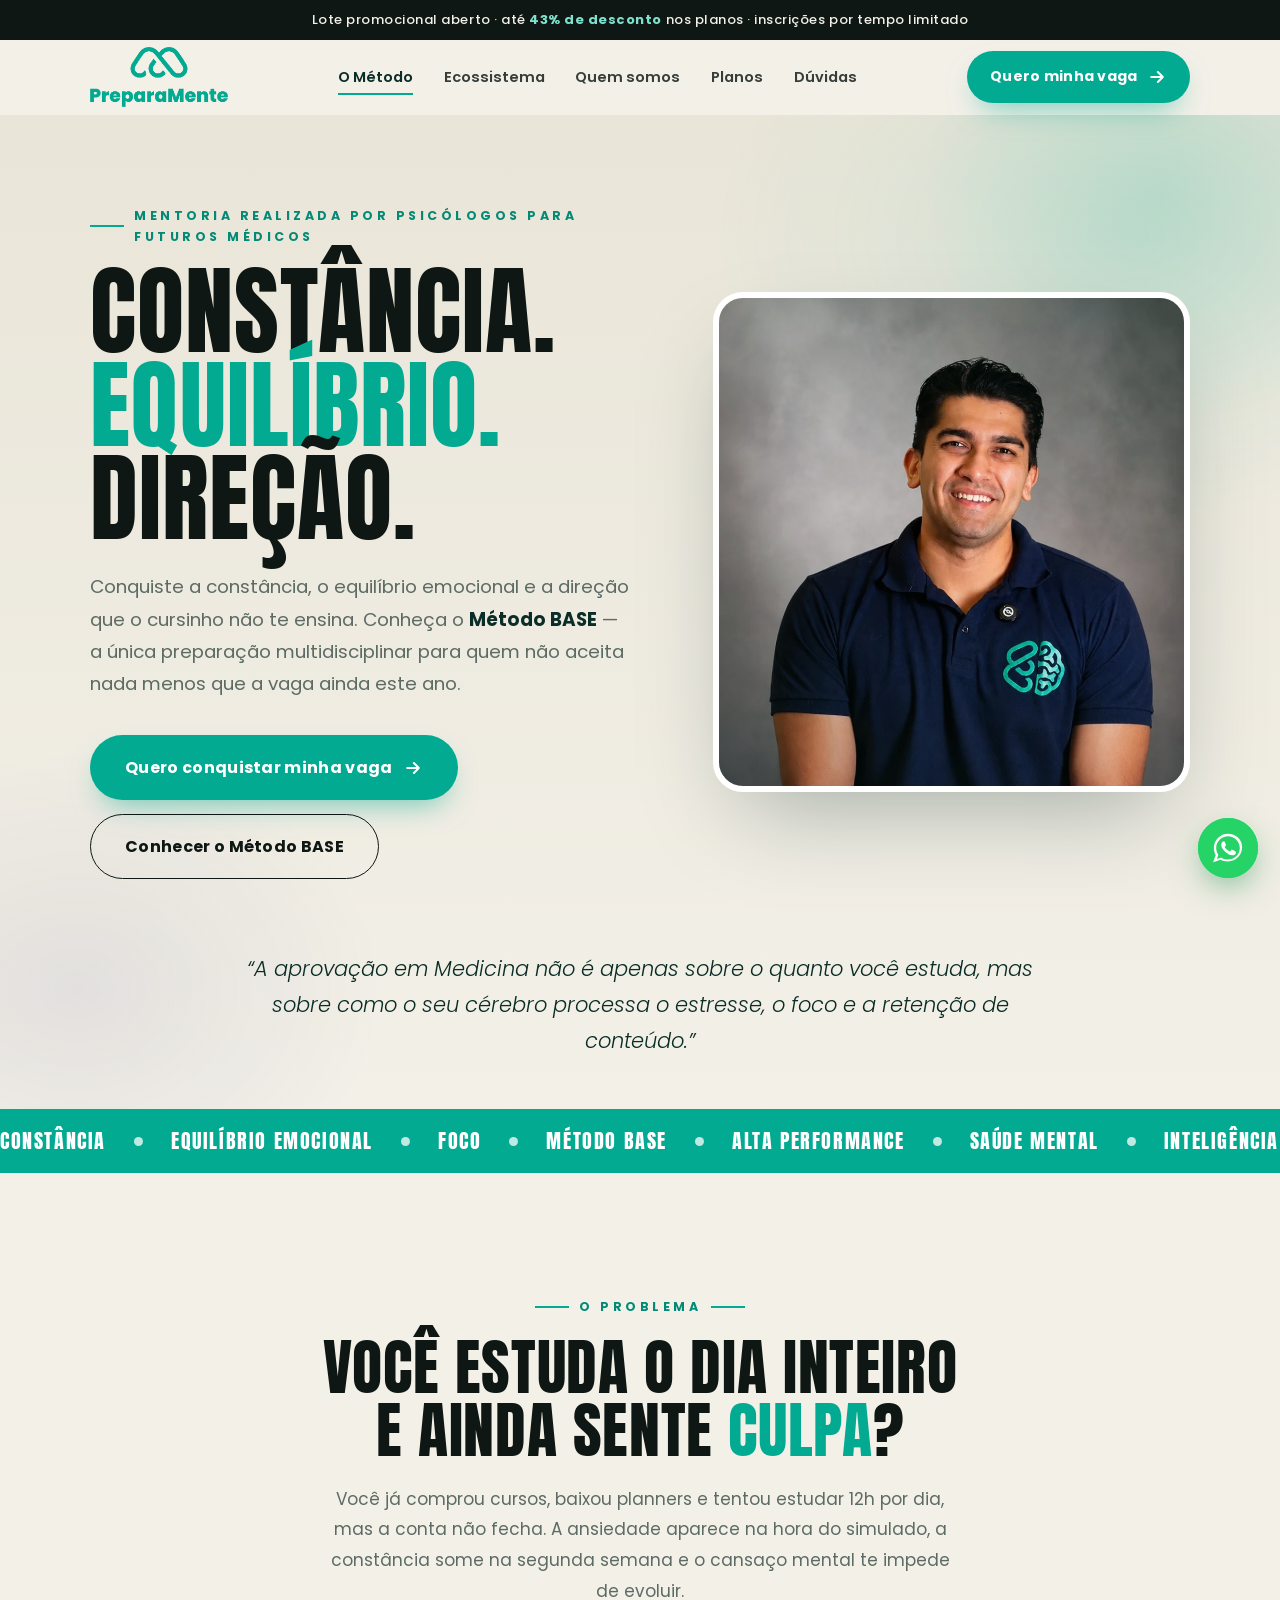
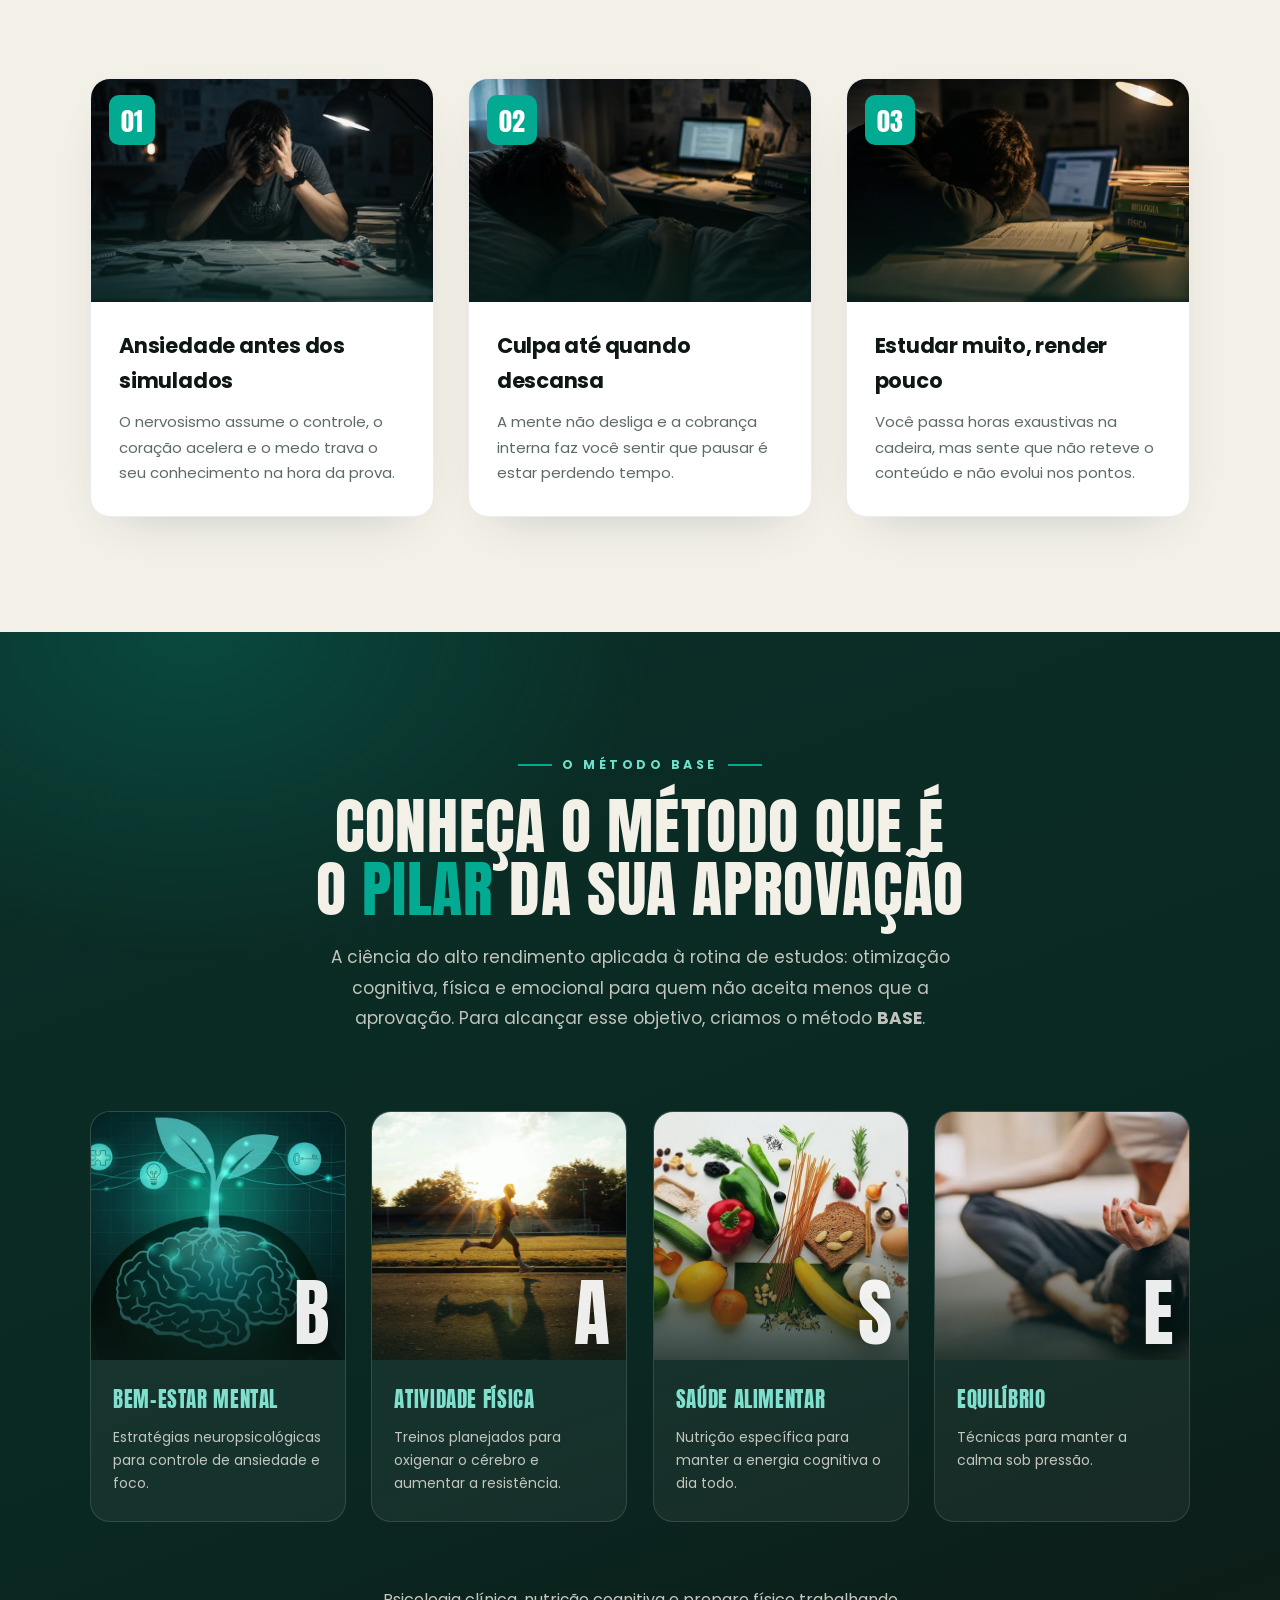
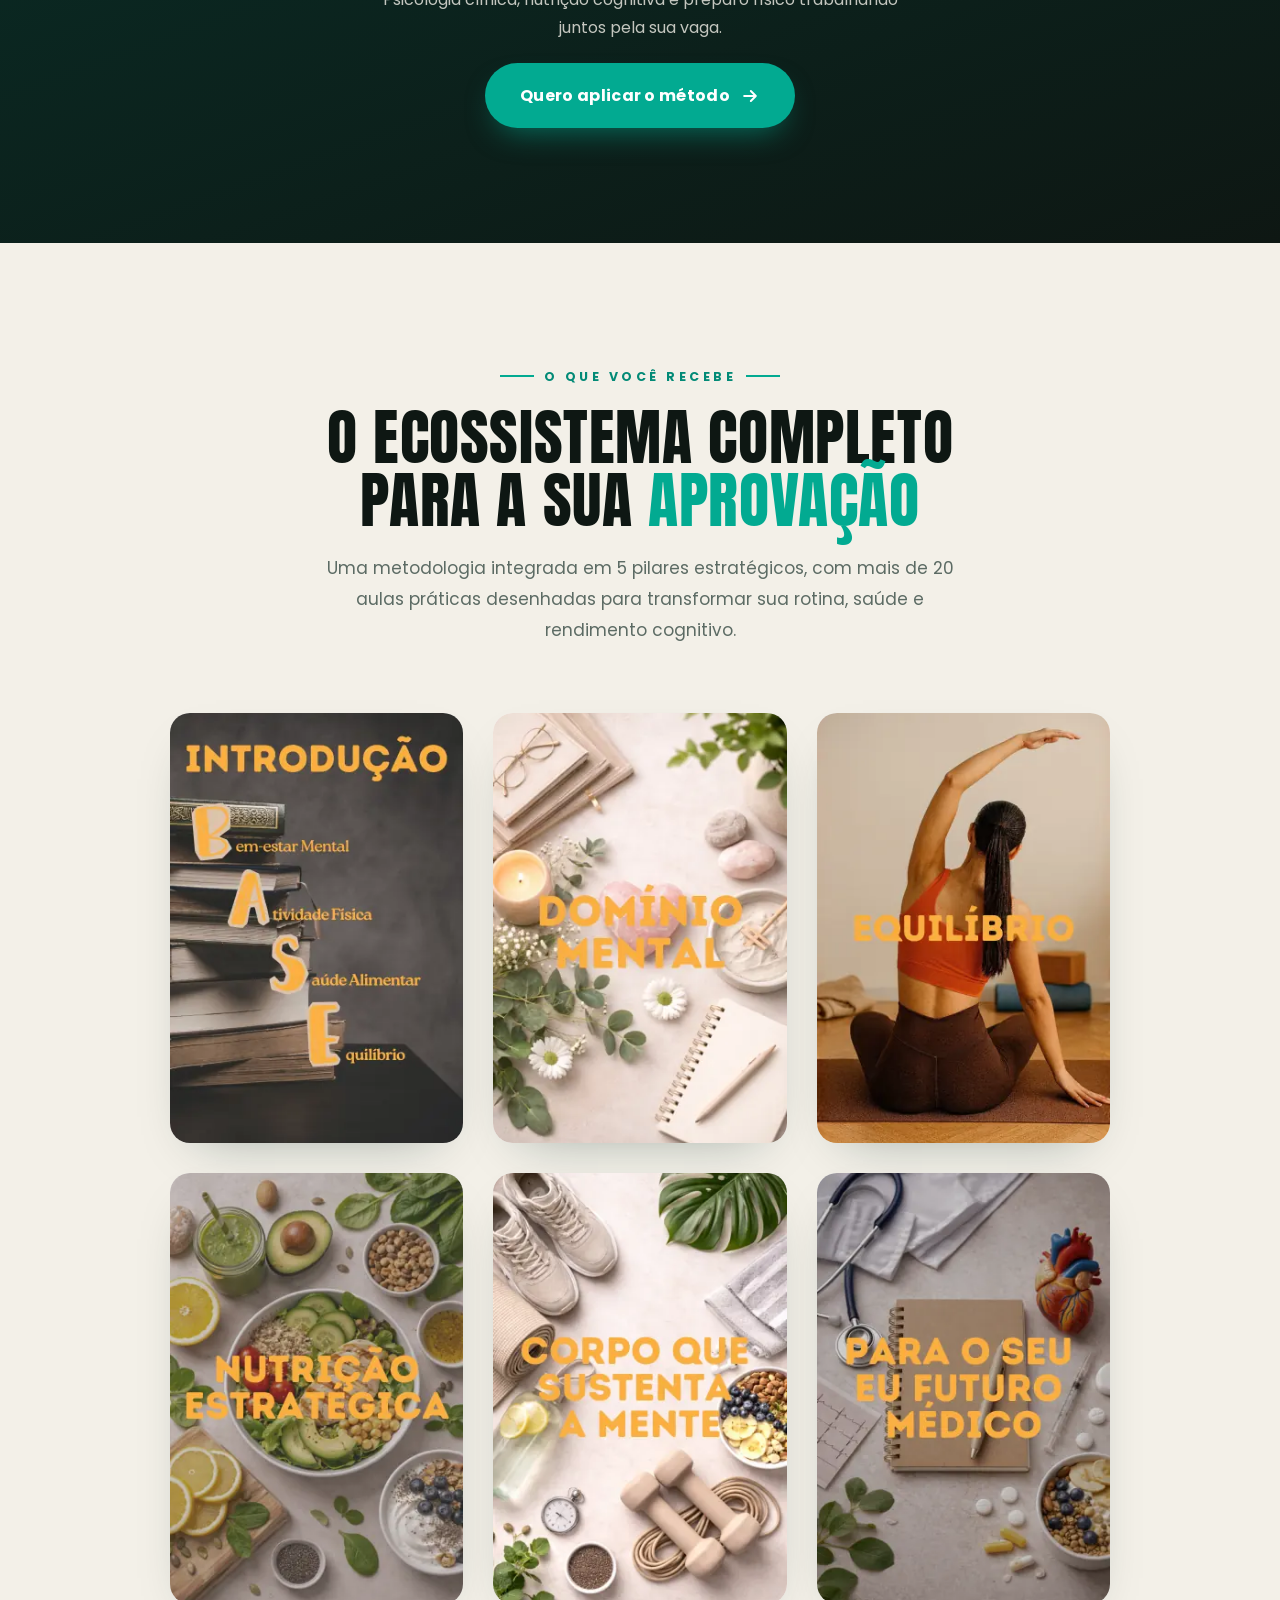
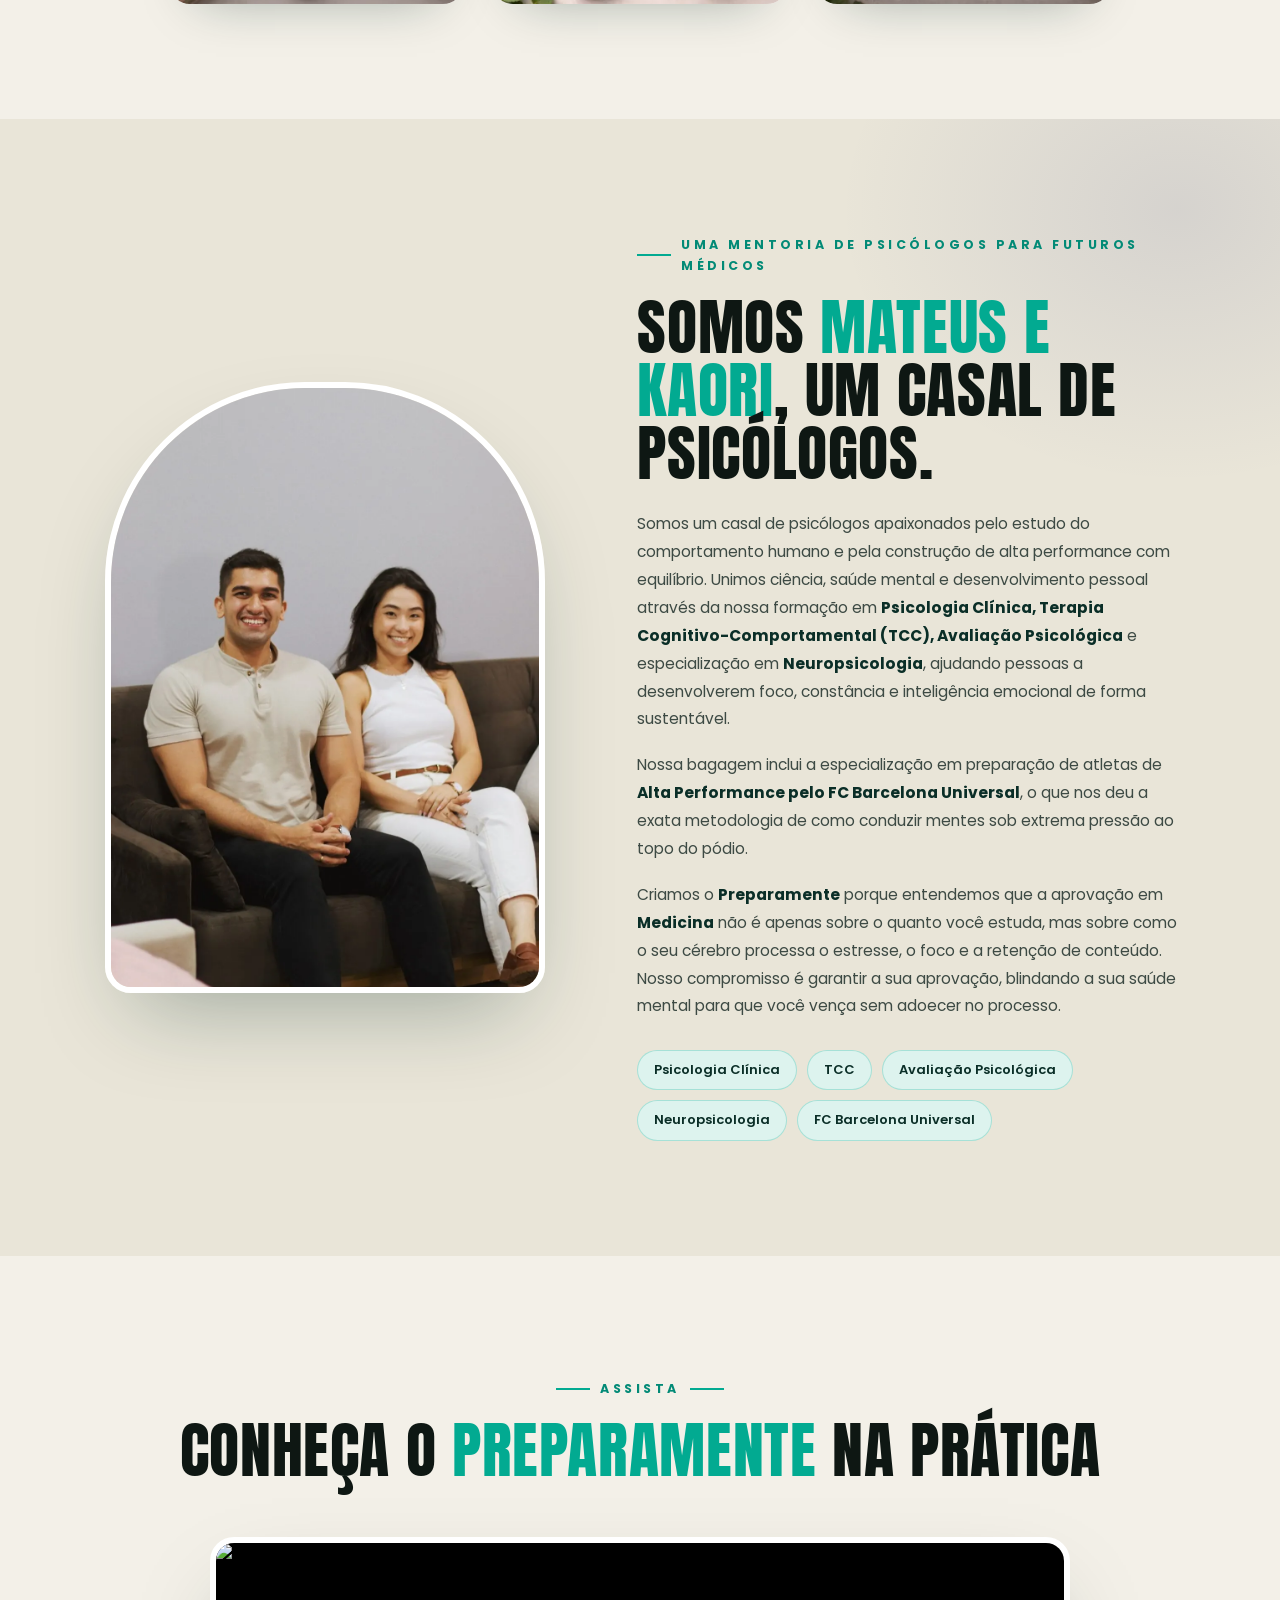
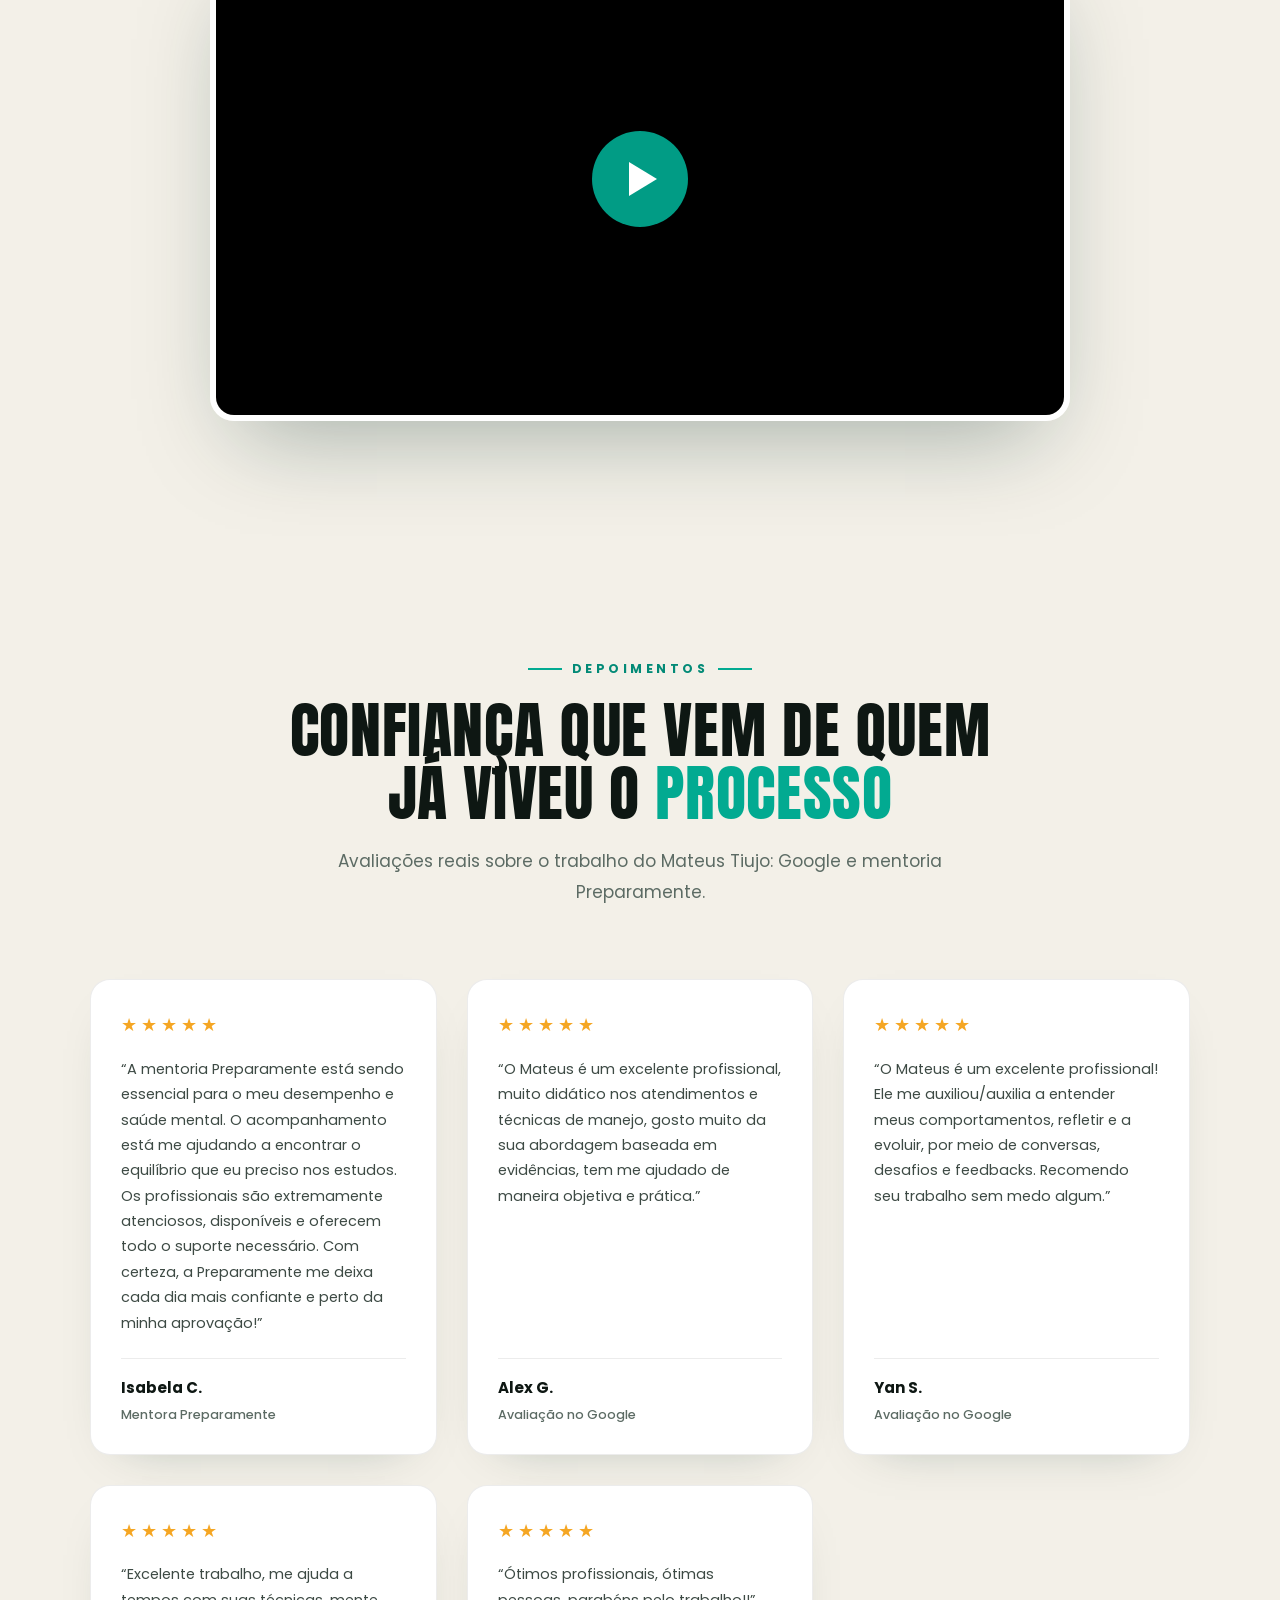
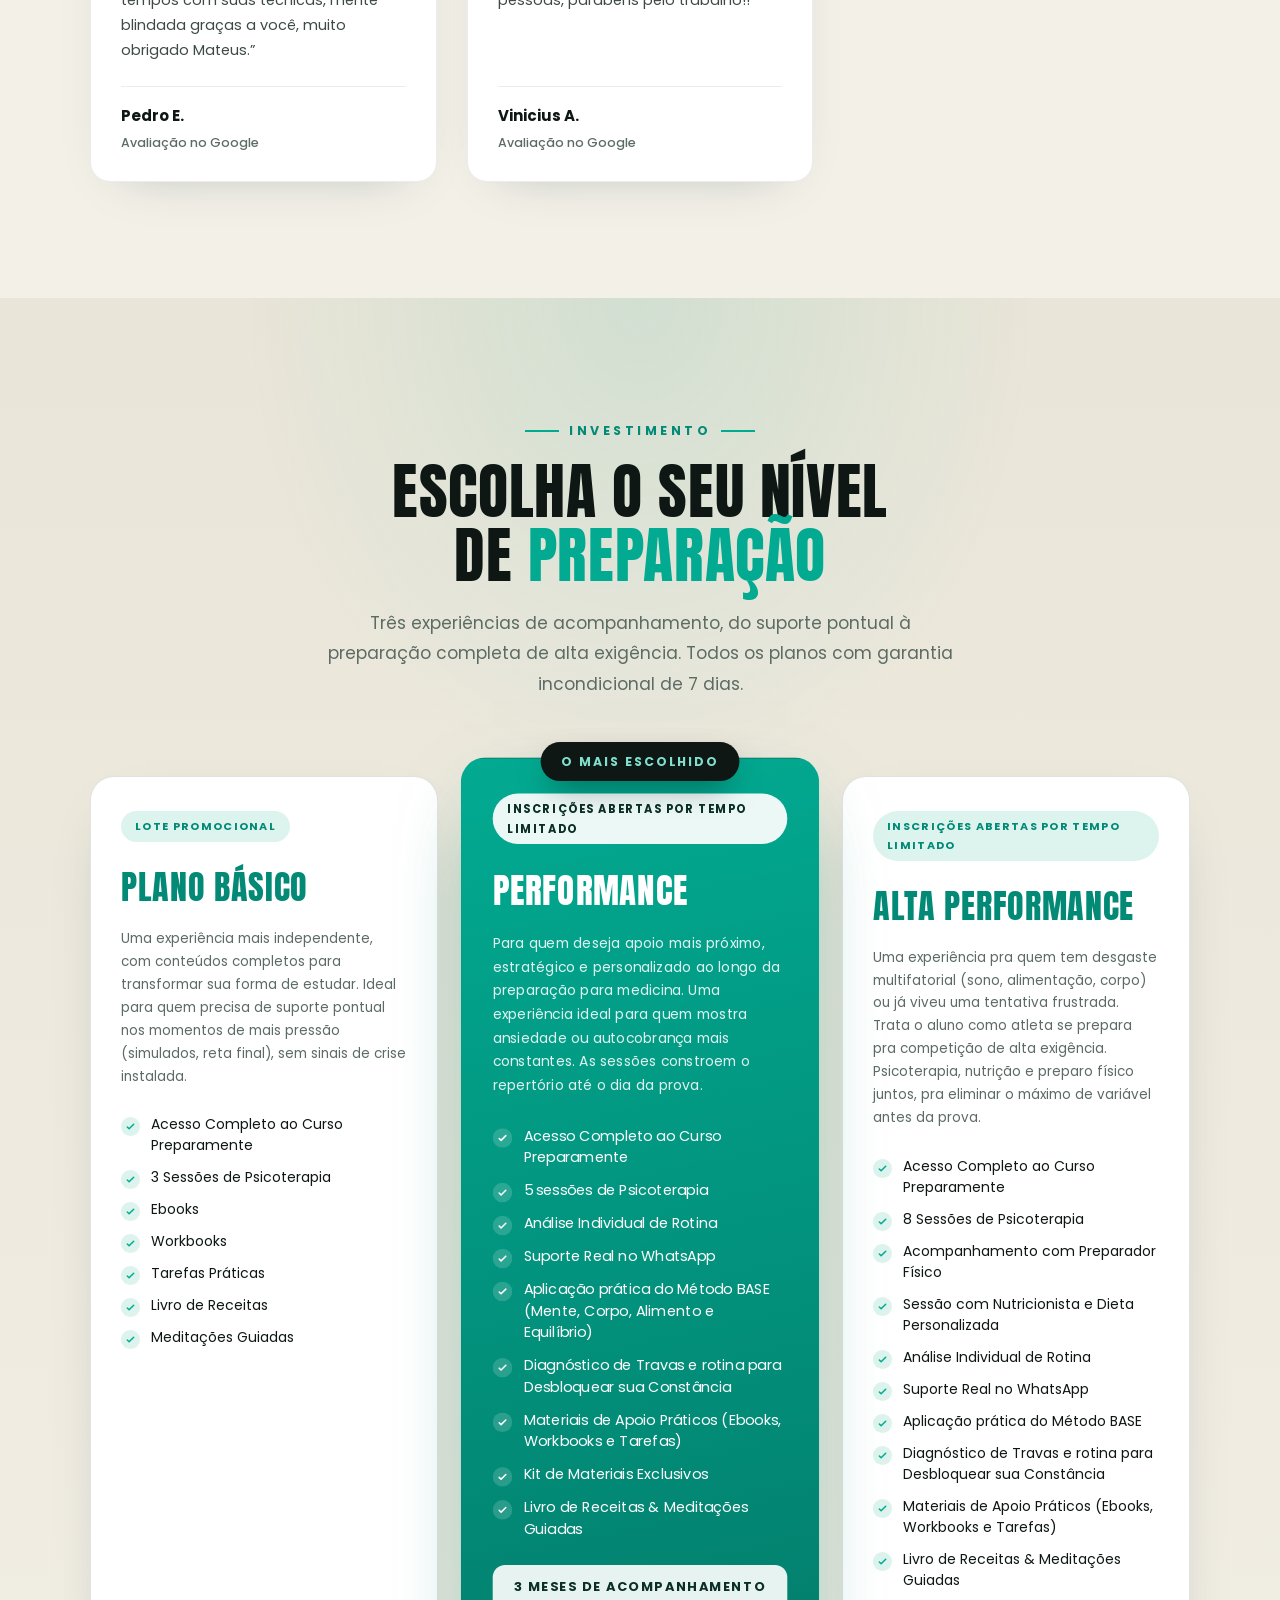
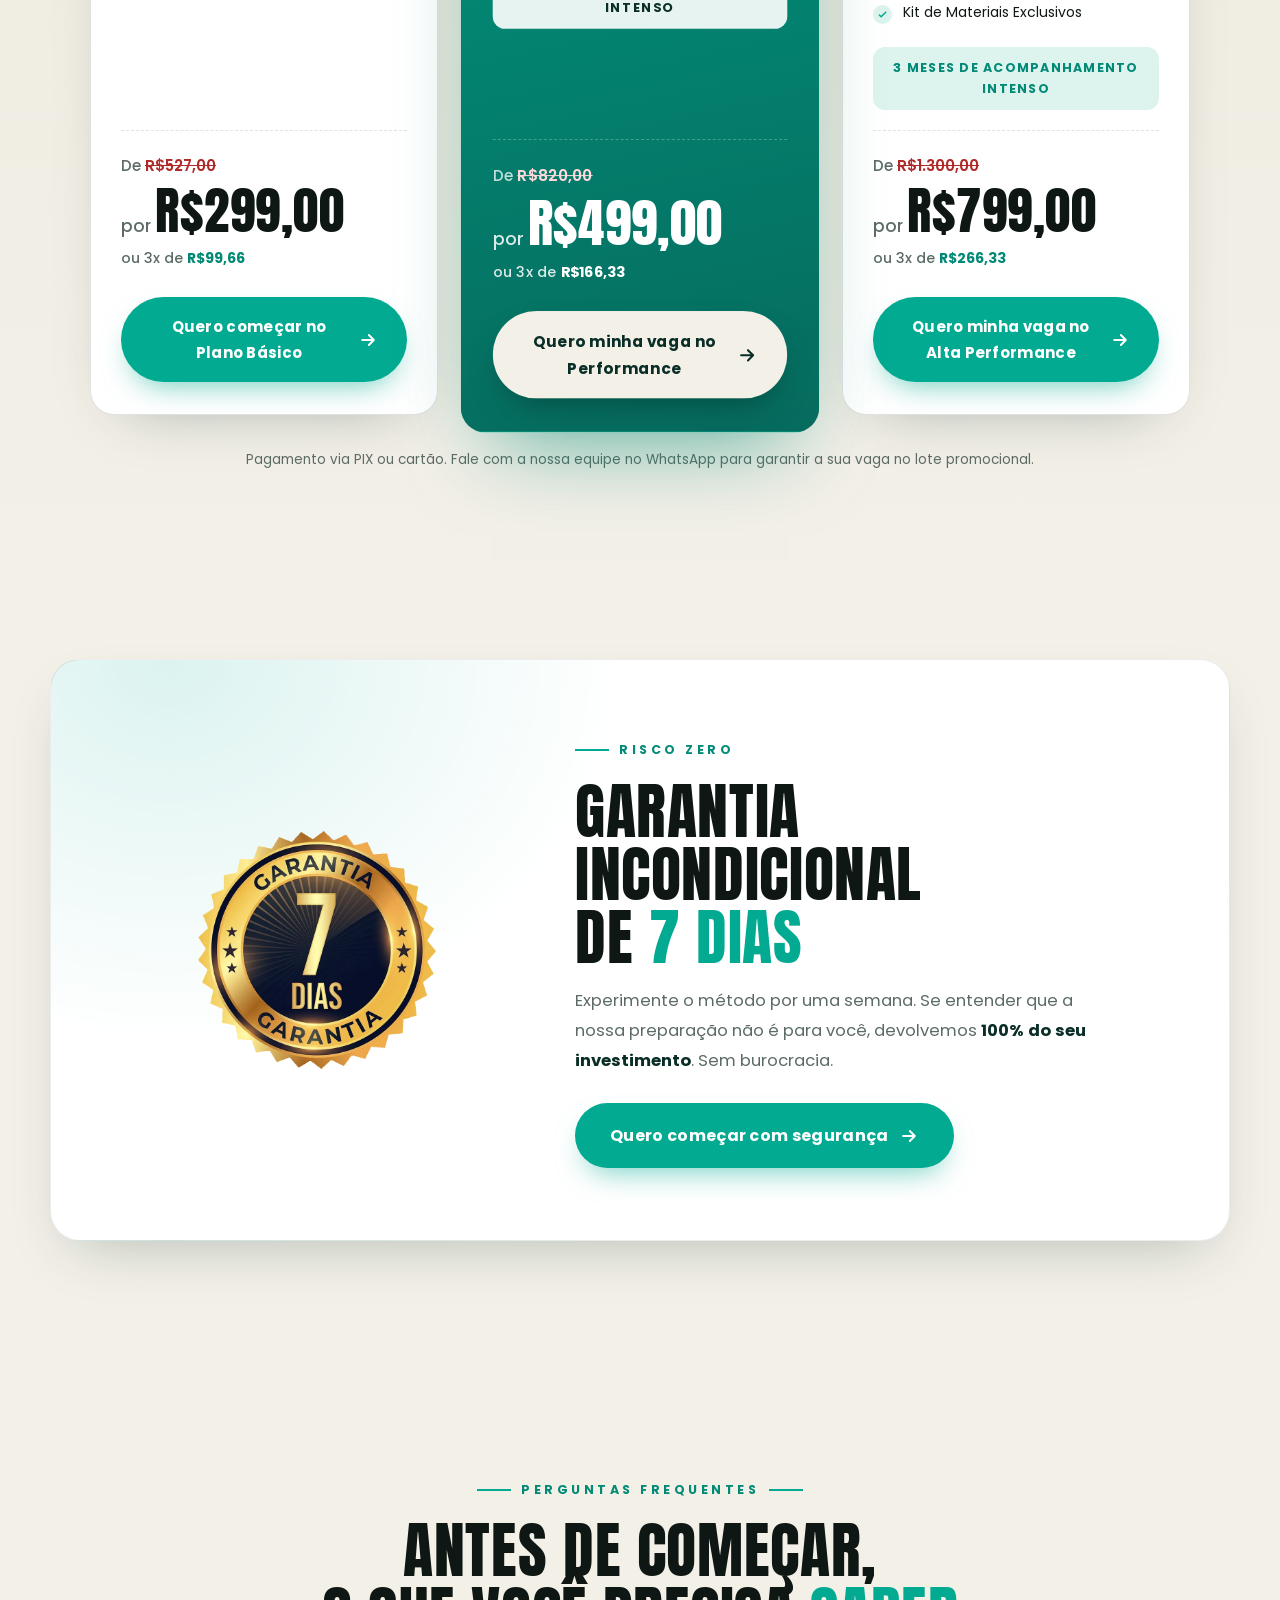
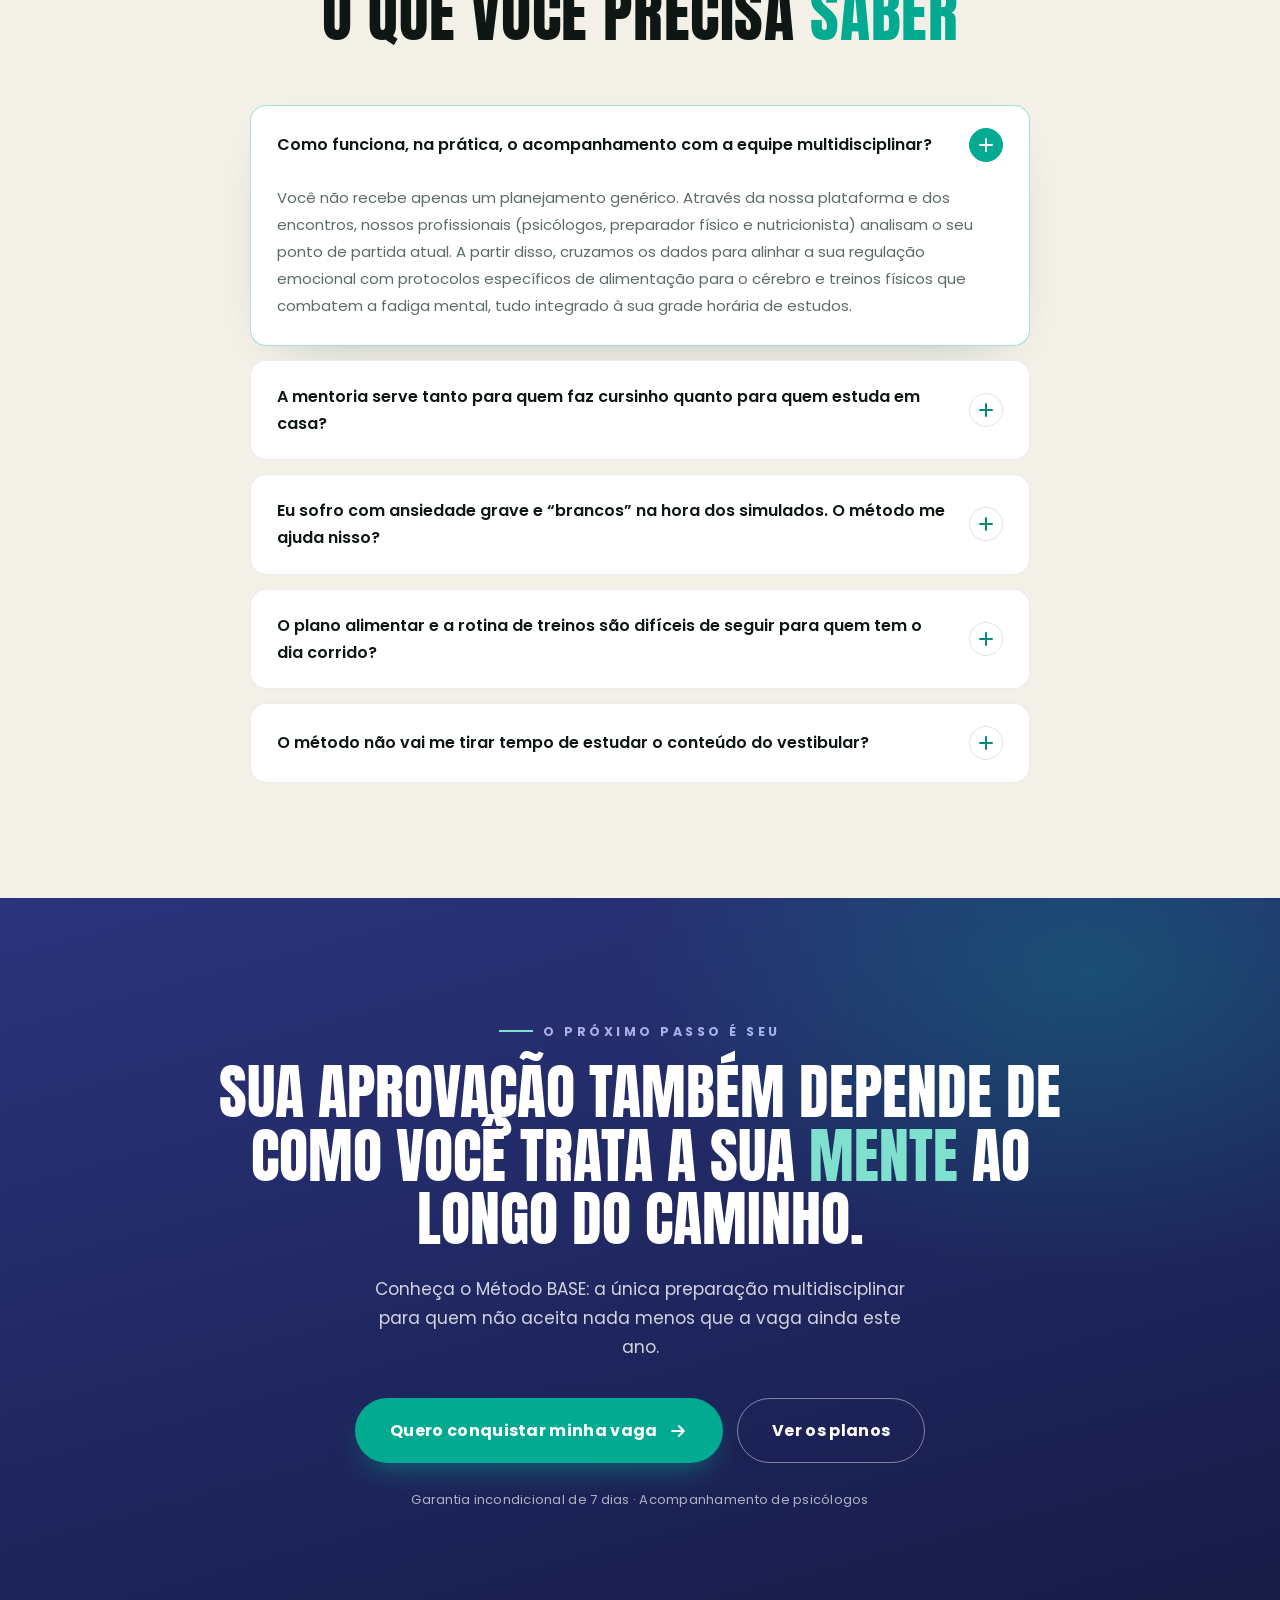
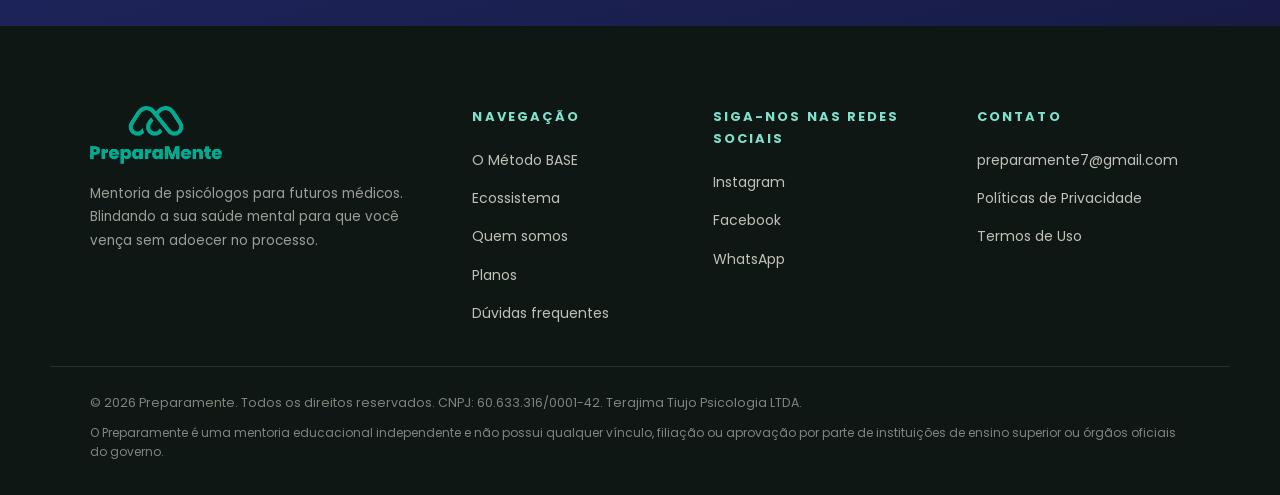
==== commit 56cad2da: "Update testimonial author from #VAMOQVAMO to Pedro E." ====
--- a/index.html
+++ b/index.html
@@ -342,7 +342,7 @@
           <article class="depo-card reveal">
             <div class="depo-stars" aria-label="5 de 5 estrelas">★★★★★</div>
             <blockquote>“Excelente trabalho, me ajuda a tempos com suas técnicas, mente blindada graças a você, muito obrigado Mateus.”</blockquote>
-            <footer class="depo-author"><strong>#VAMOQVAMO</strong><span>Avaliação no Google</span></footer>
+            <footer class="depo-author"><strong>Pedro E.</strong><span>Avaliação no Google</span></footer>
           </article>
 
           <article class="depo-card reveal">
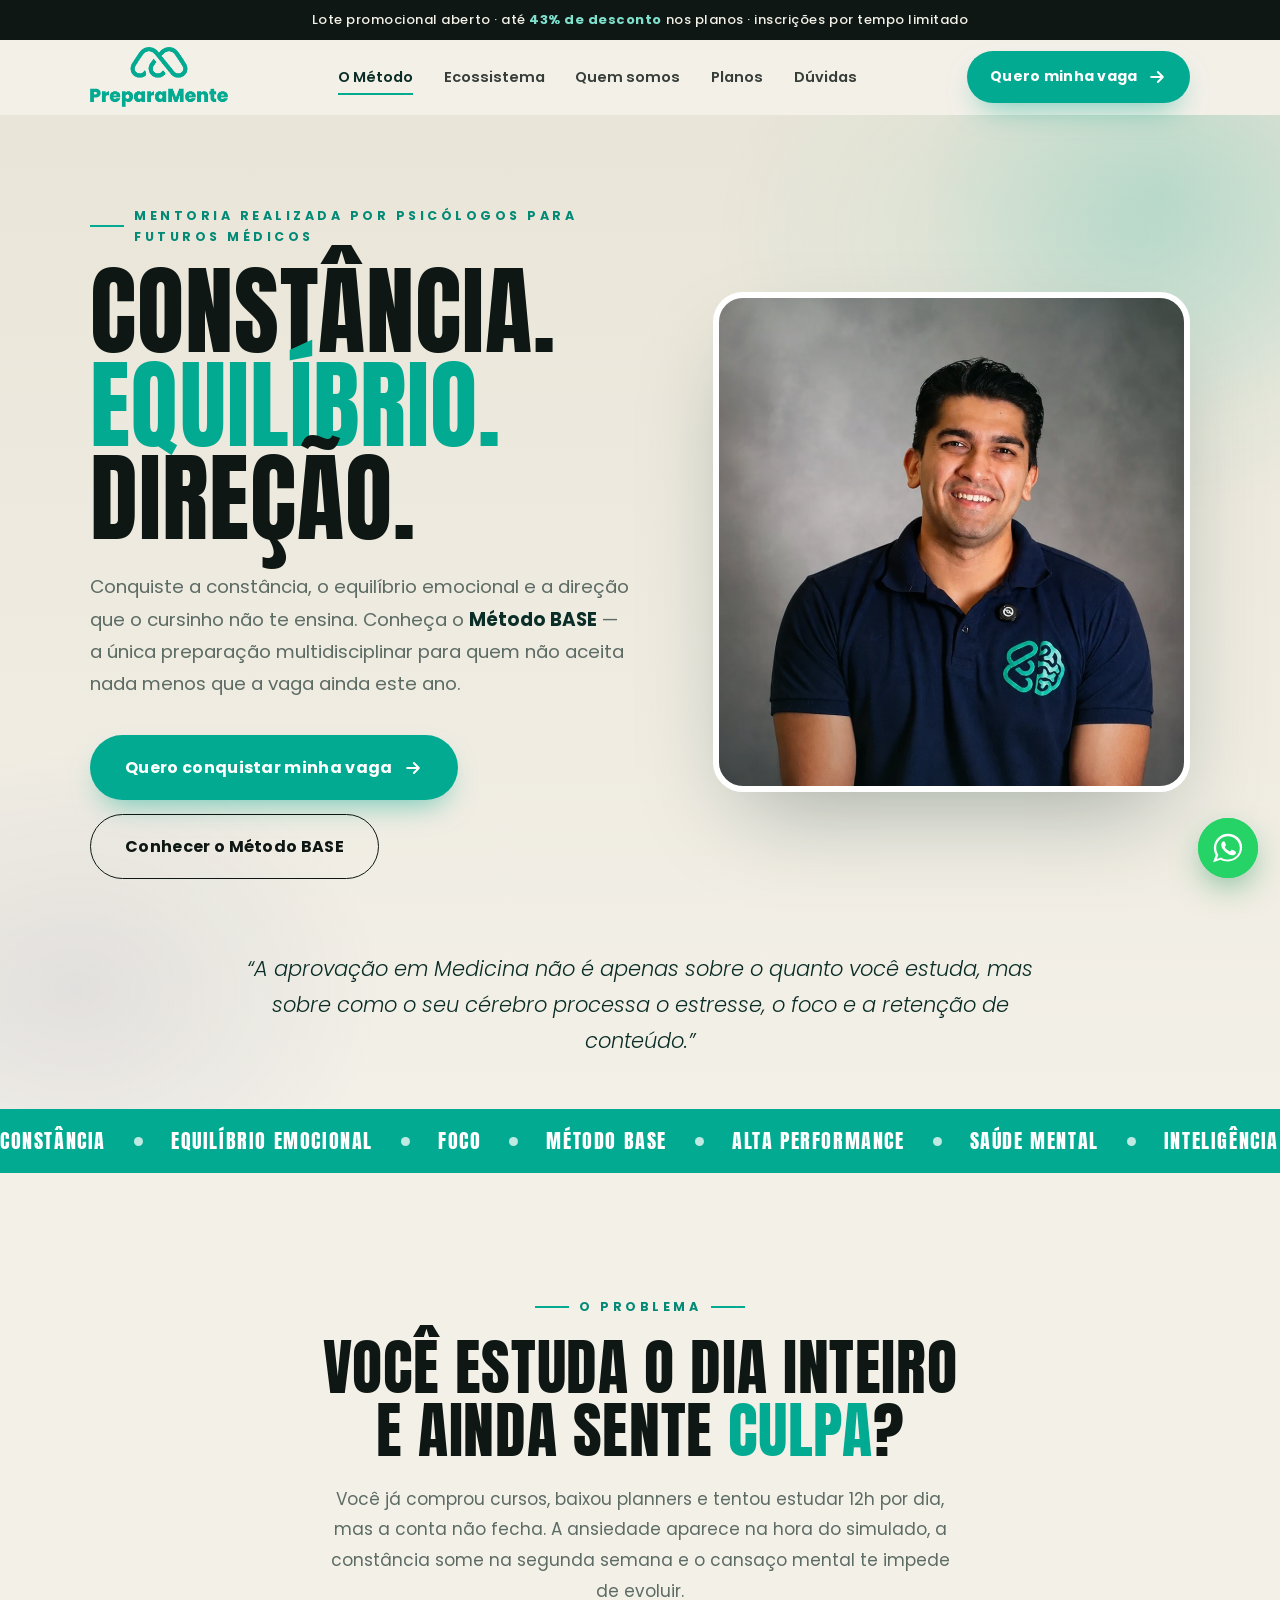
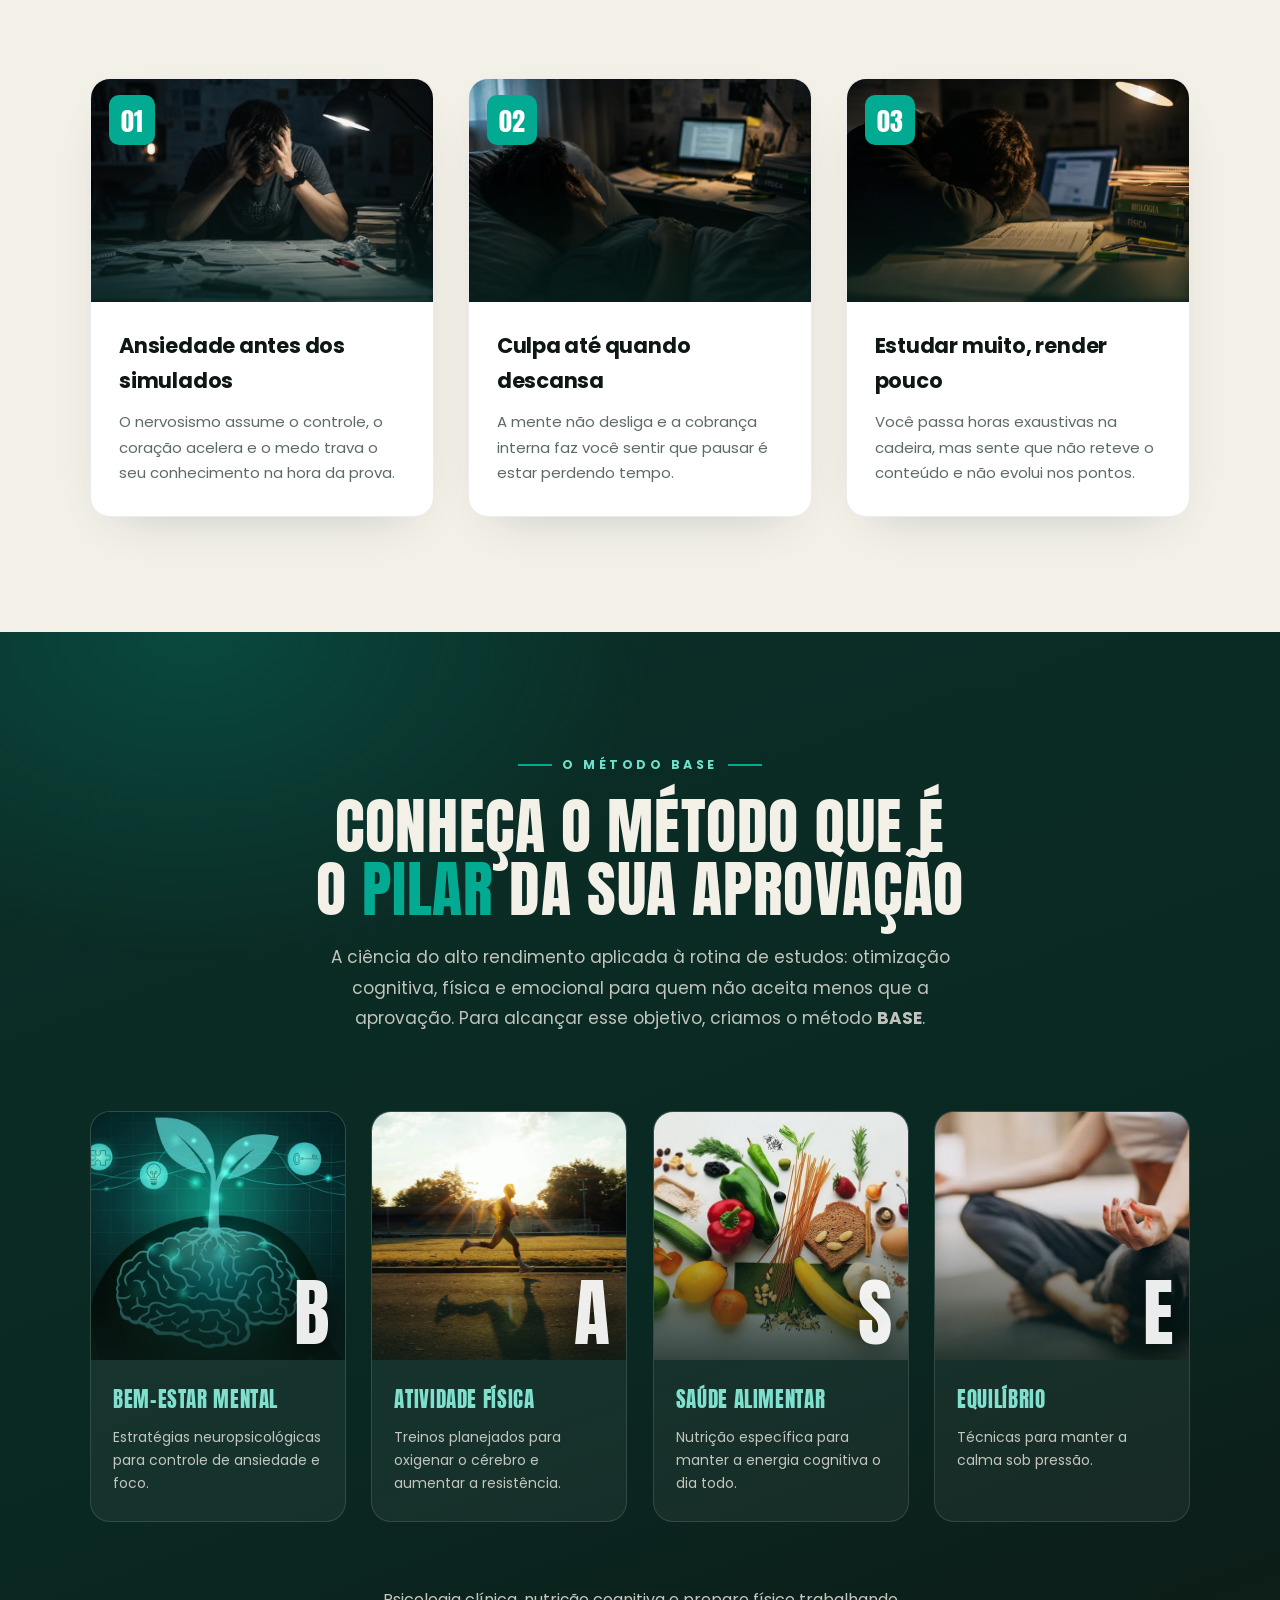
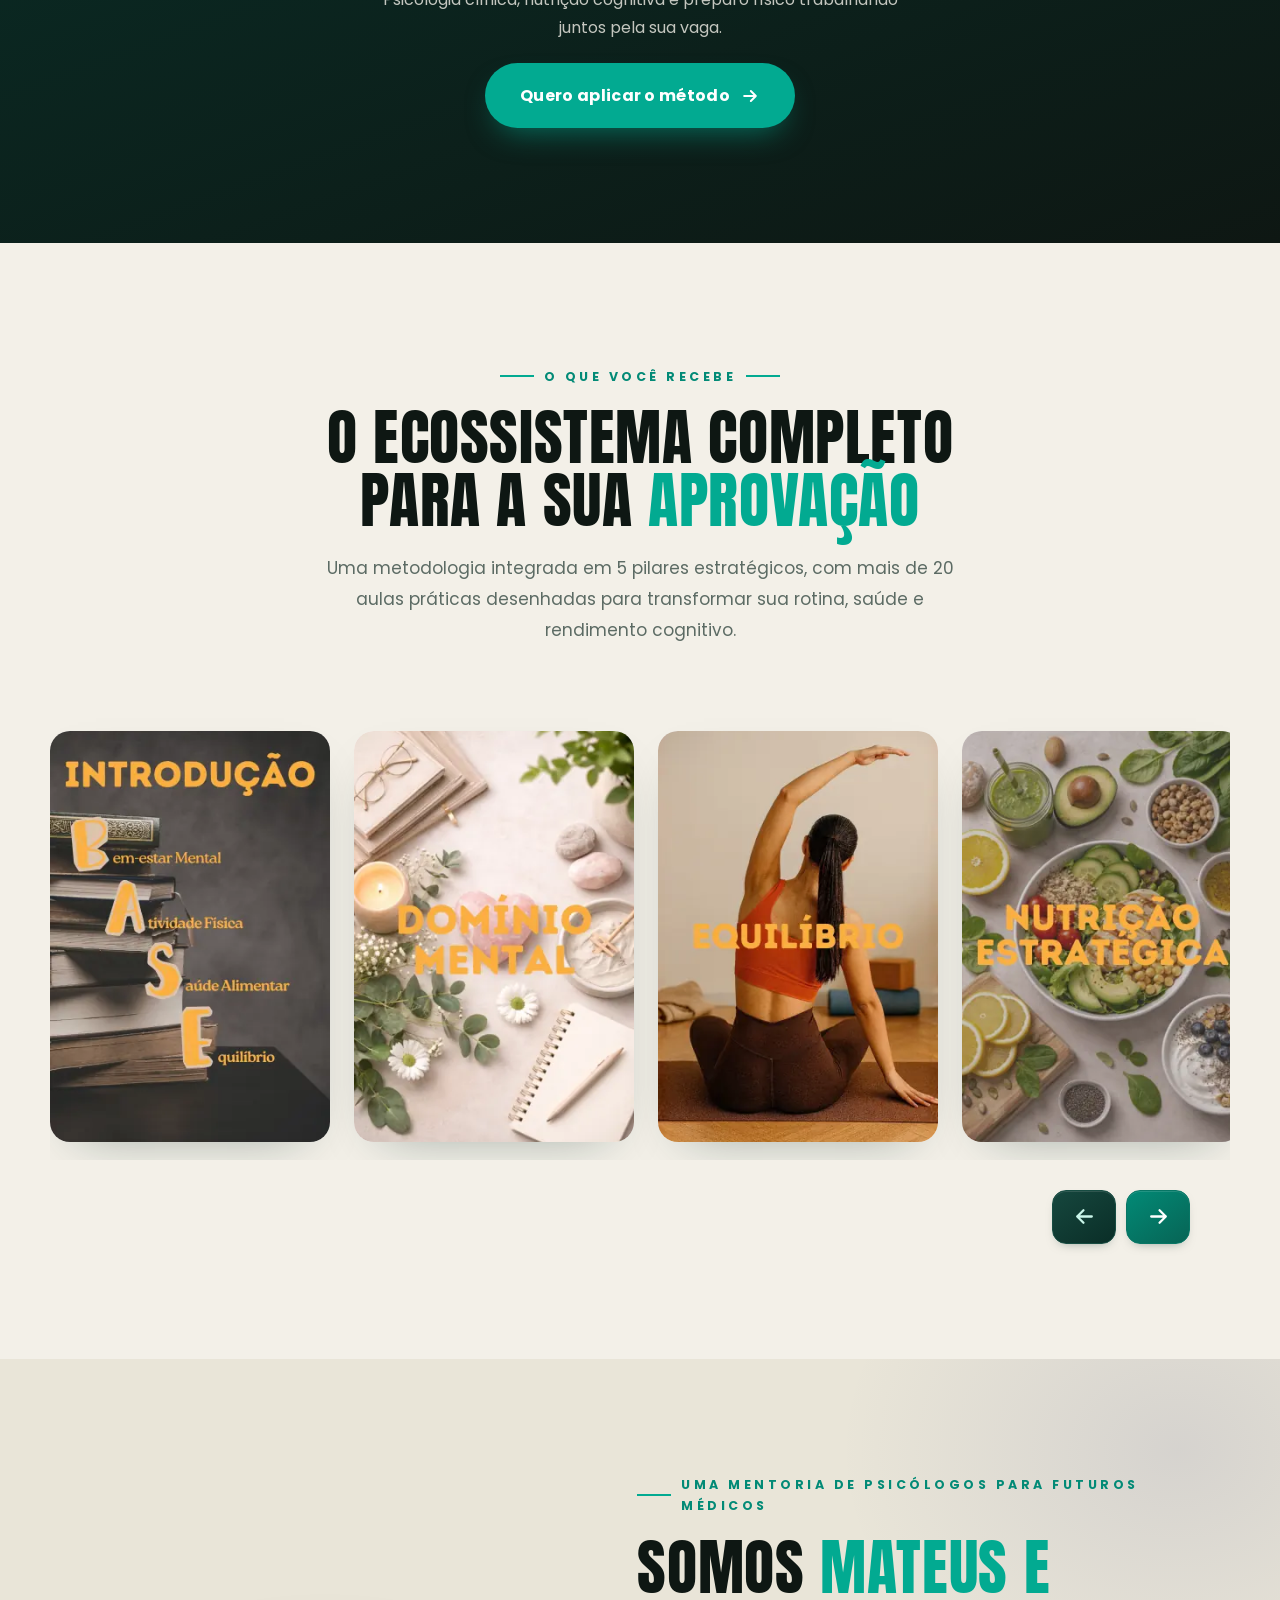
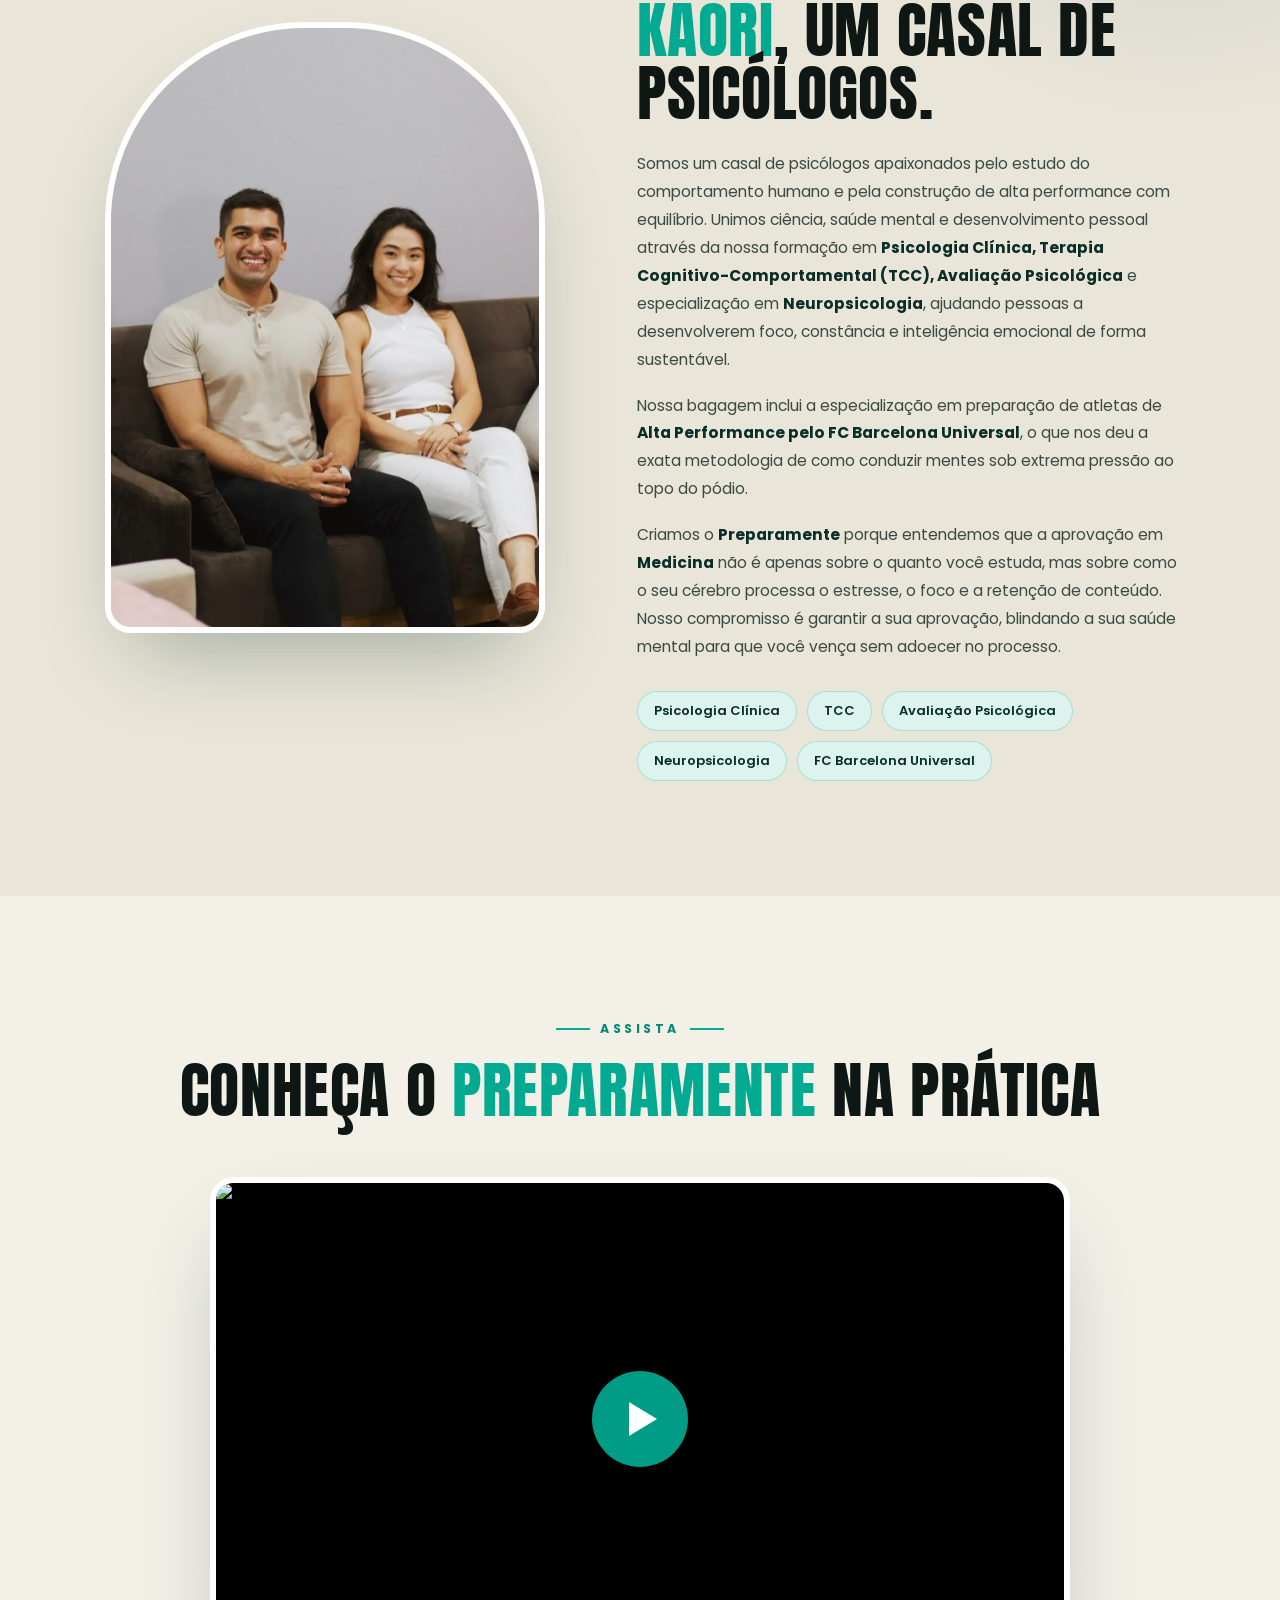
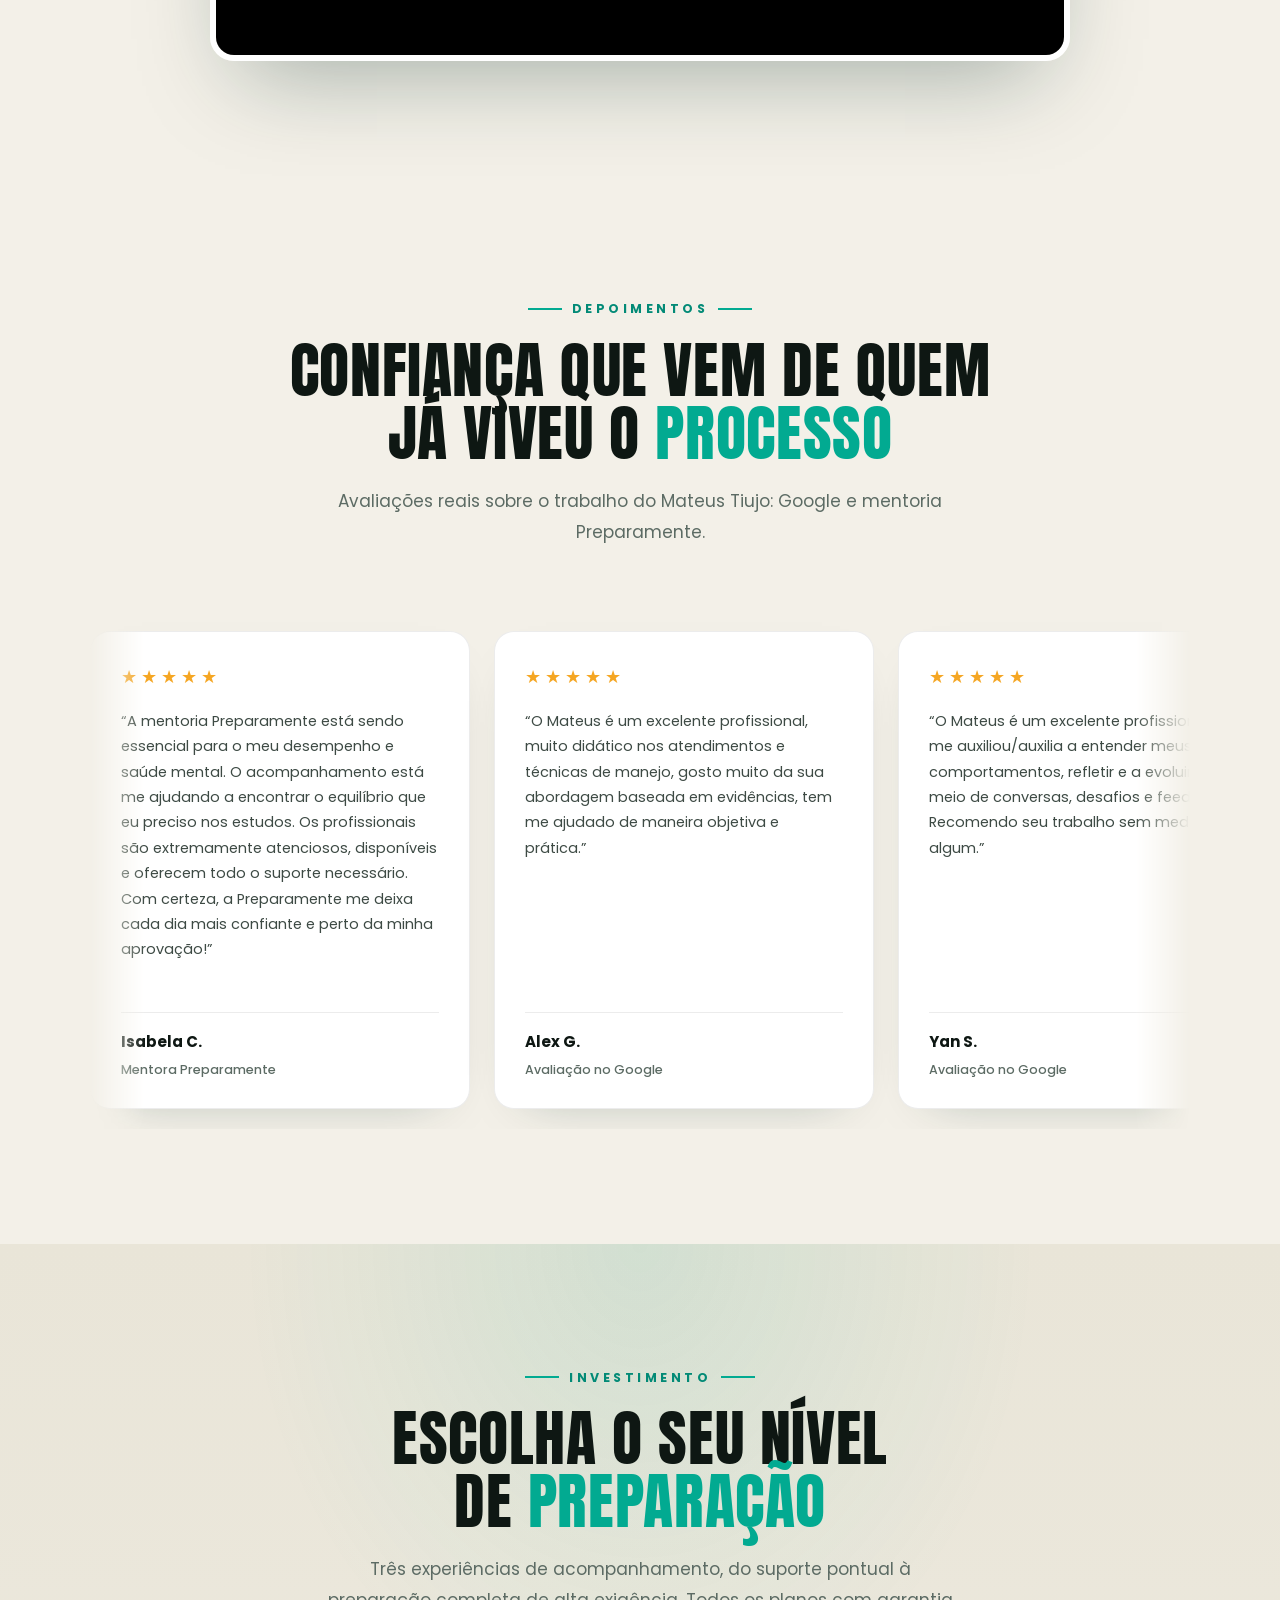
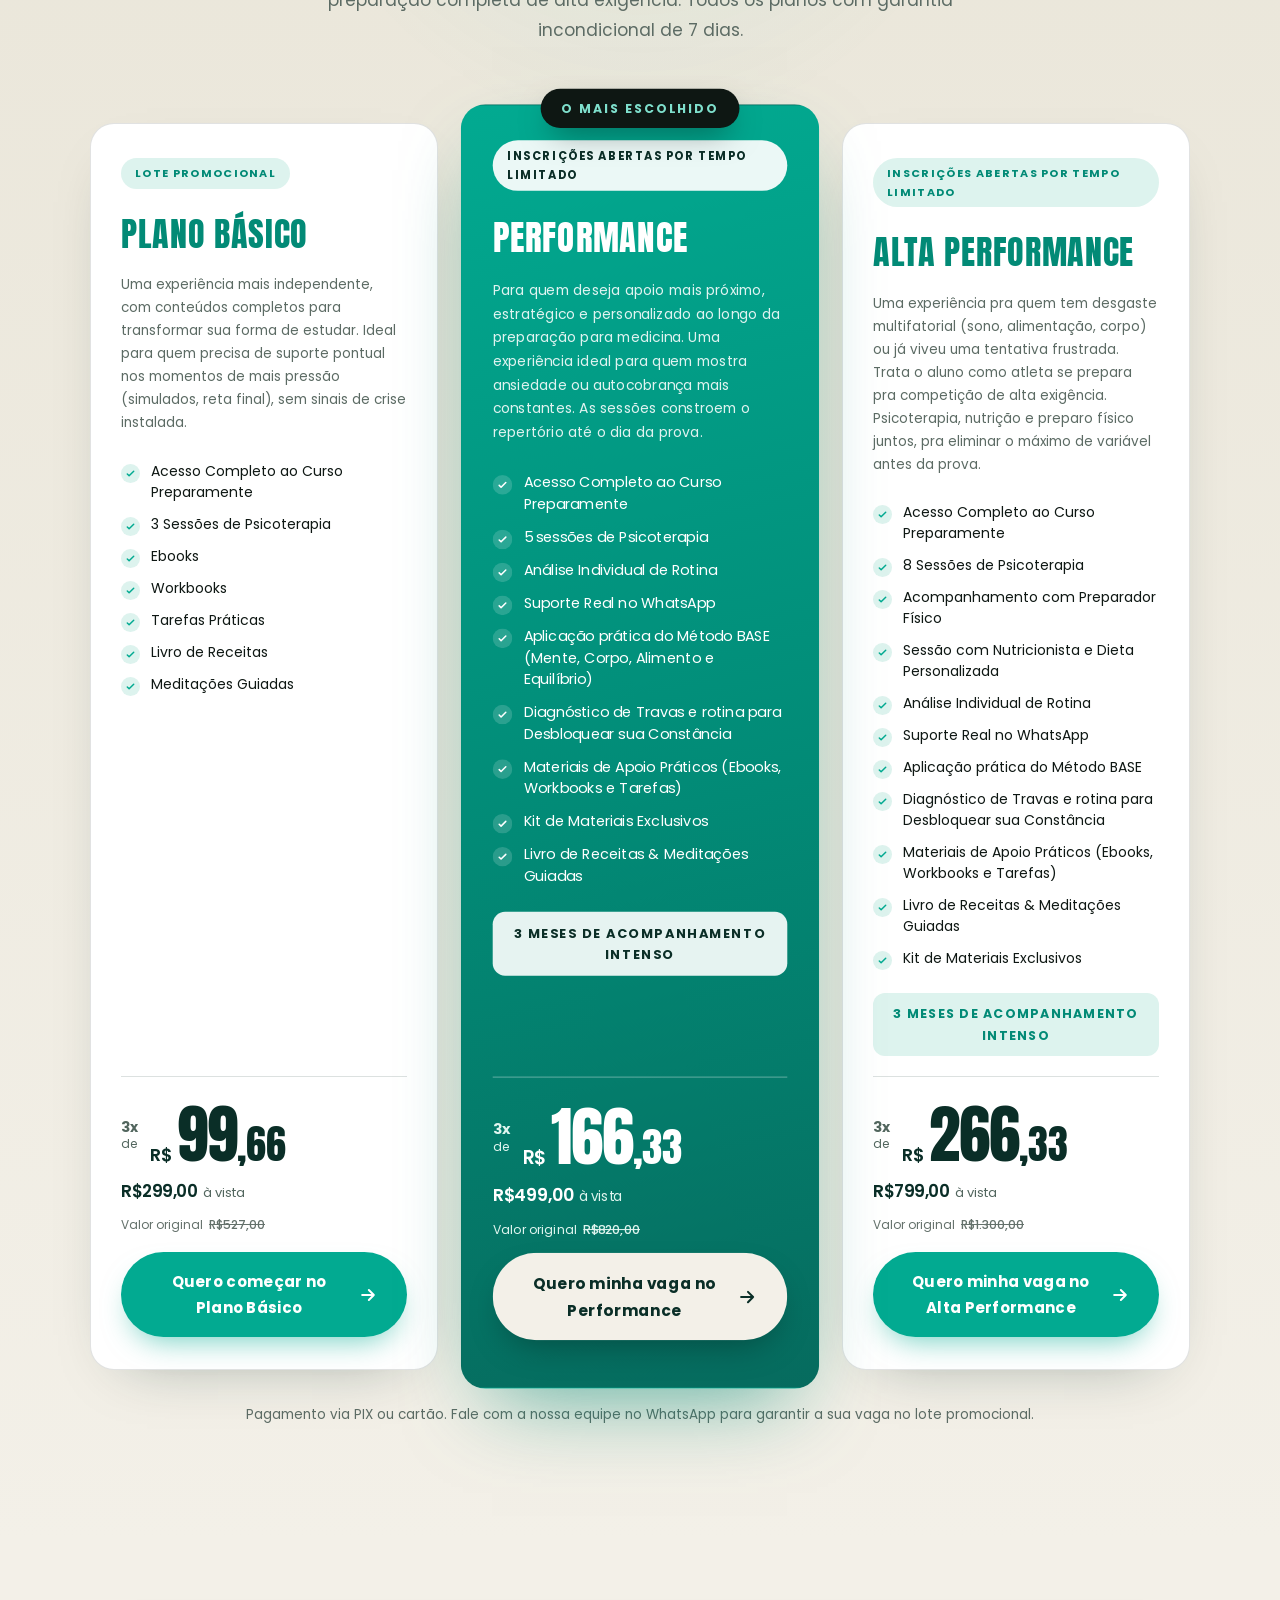
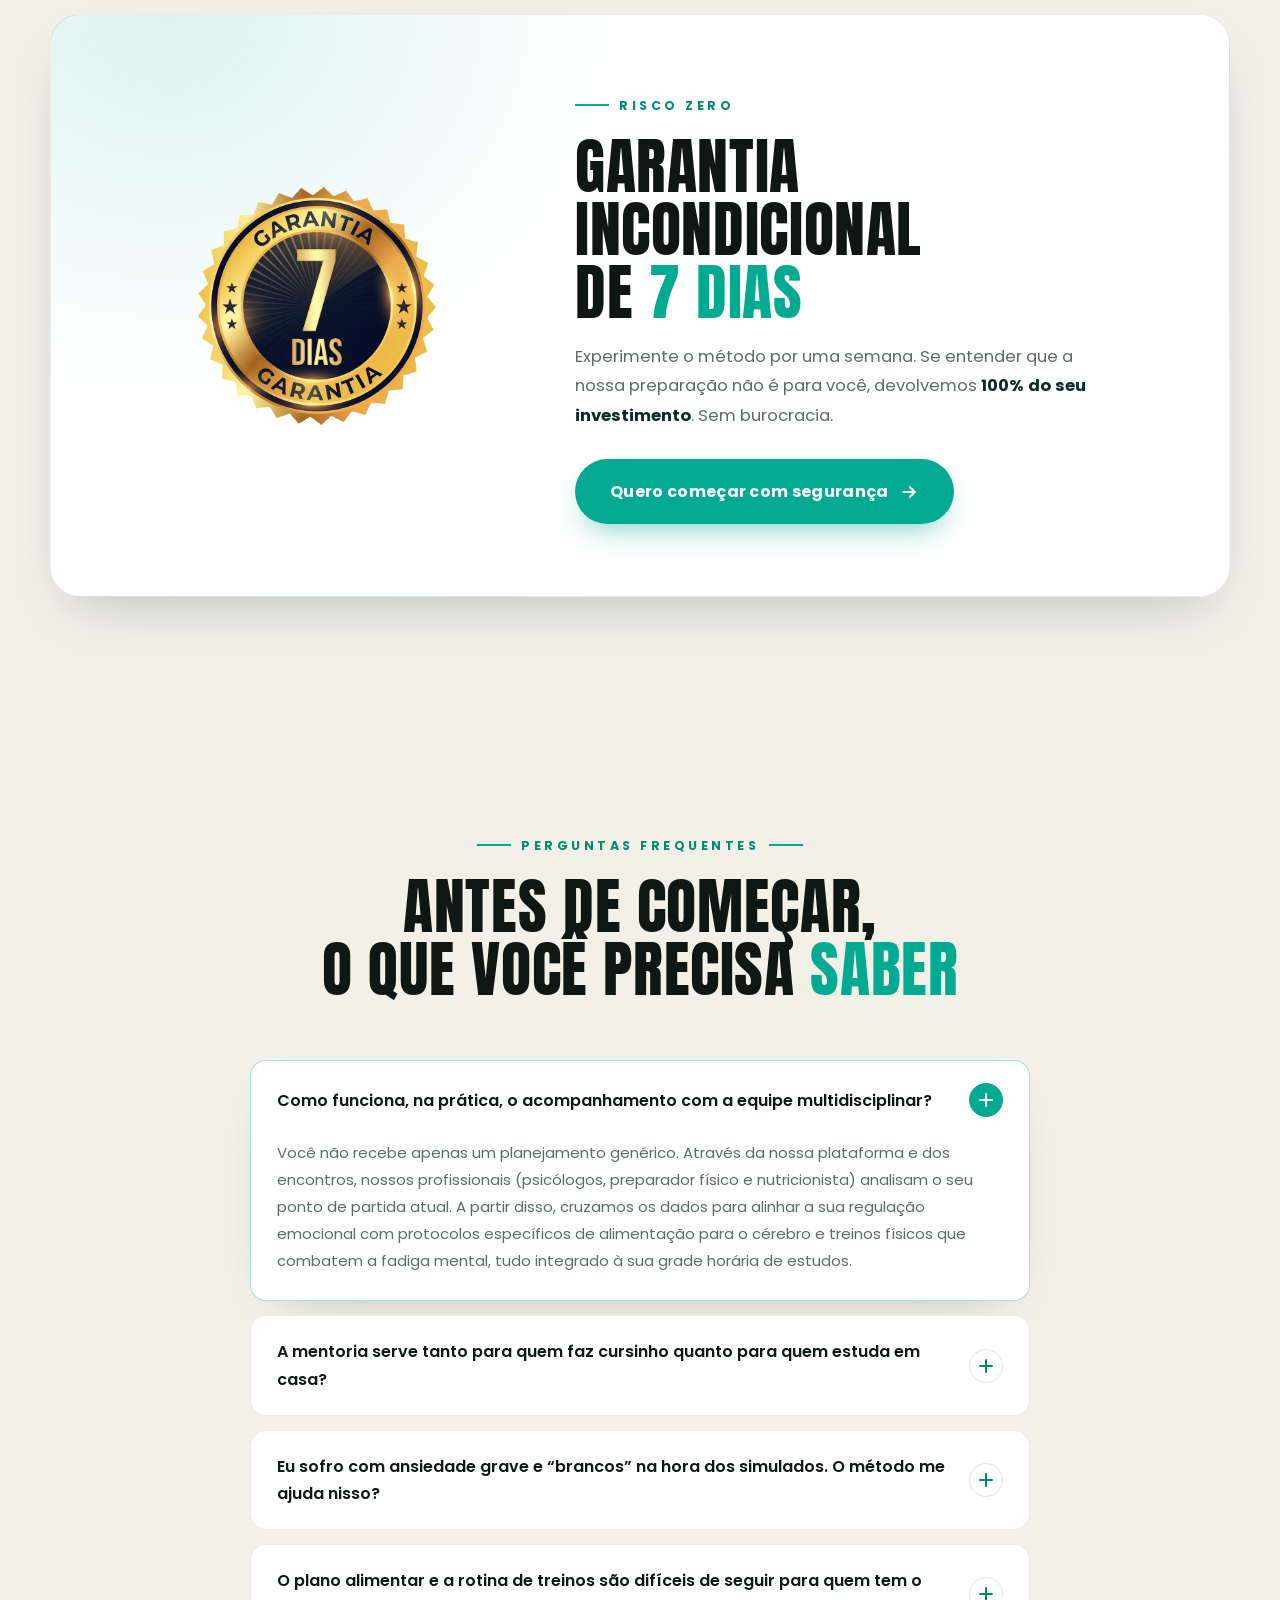
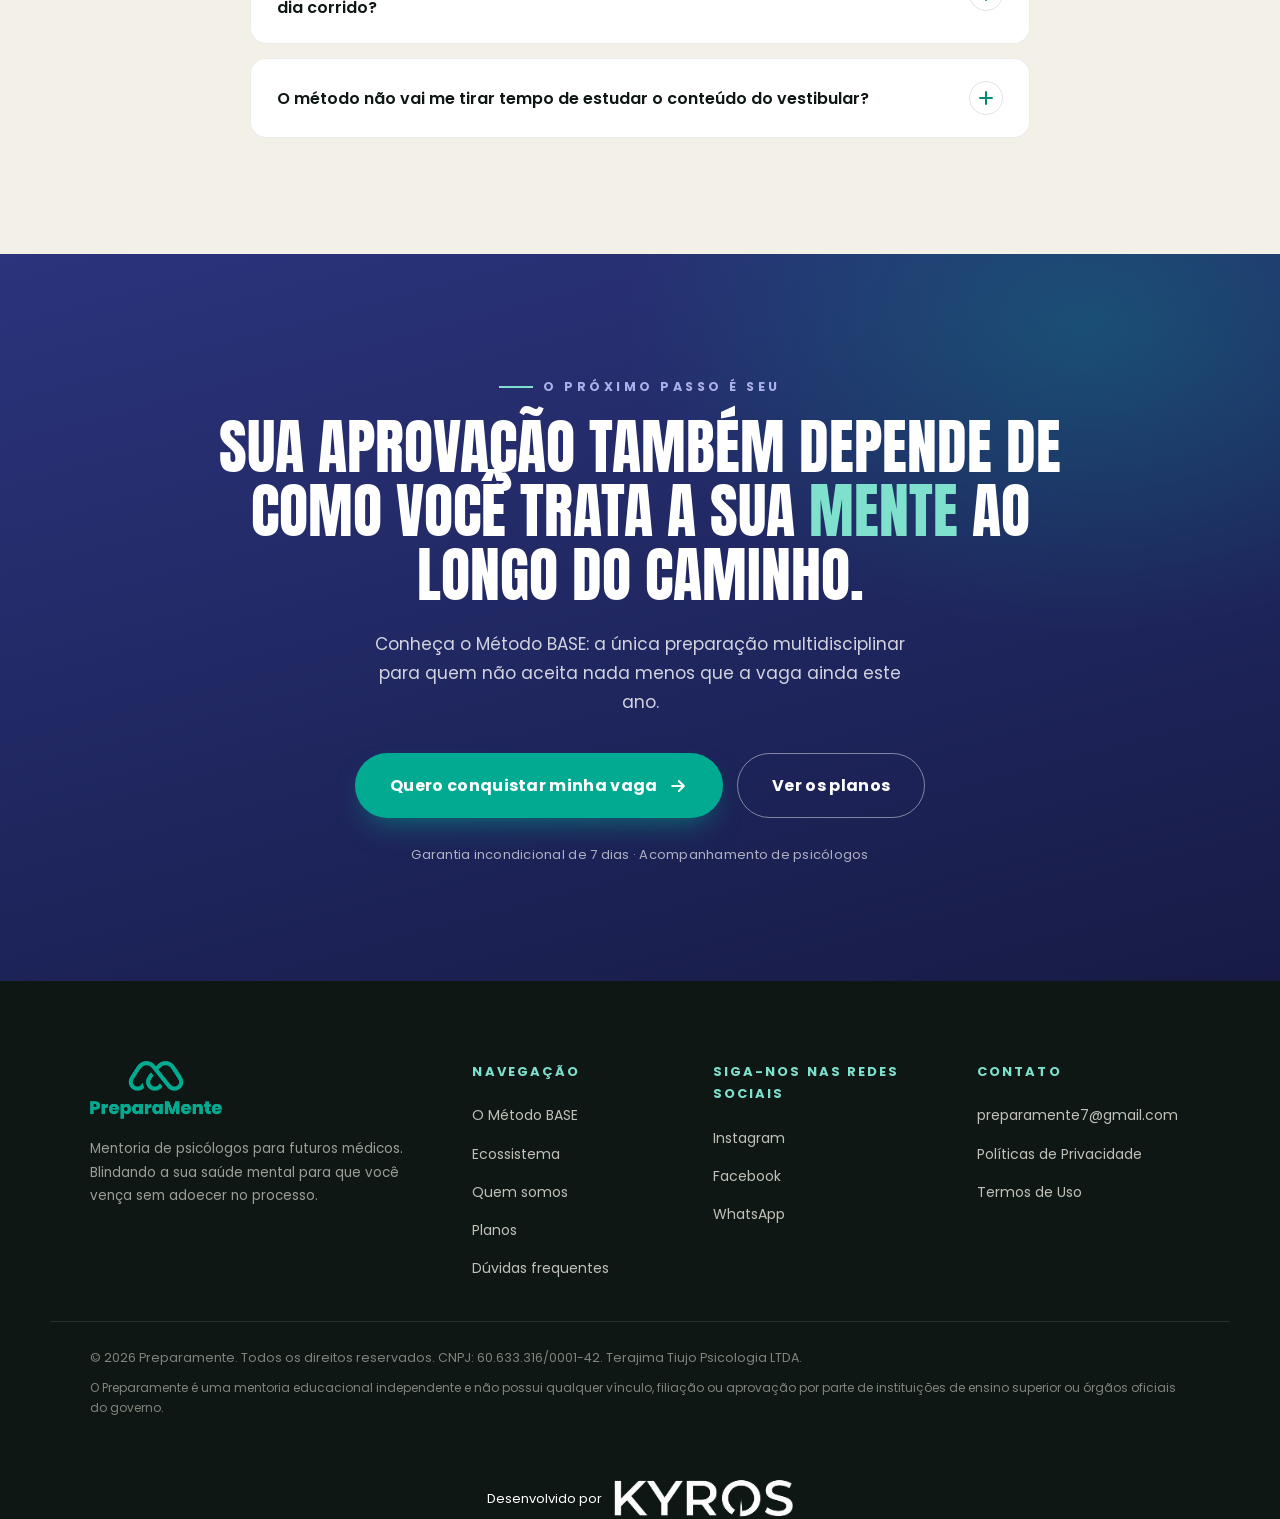
==== commit 4ac80ca6: "Refina carrosseis, precificacao e assinatura Kyros nas duas versoes" ====
--- a/index.html
+++ b/index.html
@@ -320,36 +320,43 @@
           <p class="section-sub reveal">Avaliações reais sobre o trabalho do Mateus Tiujo: Google e mentoria Preparamente.</p>
         </div>
 
-        <div class="depo-grid">
-          <article class="depo-card reveal">
+        <div class="depo-marquee" tabindex="0" role="region" aria-label="Depoimentos — movimento pausado ao focar ou passar o mouse">
+          <div class="depo-track"><div class="depo-group">
+          <article class="depo-card">
             <div class="depo-stars" aria-label="5 de 5 estrelas">★★★★★</div>
             <blockquote>“A mentoria Preparamente está sendo essencial para o meu desempenho e saúde mental. O acompanhamento está me ajudando a encontrar o equilíbrio que eu preciso nos estudos. Os profissionais são extremamente atenciosos, disponíveis e oferecem todo o suporte necessário. Com certeza, a Preparamente me deixa cada dia mais confiante e perto da minha aprovação!”</blockquote>
             <footer class="depo-author"><strong>Isabela C.</strong><span>Mentora Preparamente</span></footer>
           </article>
 
-          <article class="depo-card reveal">
+          <article class="depo-card">
             <div class="depo-stars" aria-label="5 de 5 estrelas">★★★★★</div>
             <blockquote>“O Mateus é um excelente profissional, muito didático nos atendimentos e técnicas de manejo, gosto muito da sua abordagem baseada em evidências, tem me ajudado de maneira objetiva e prática.”</blockquote>
             <footer class="depo-author"><strong>Alex G.</strong><span>Avaliação no Google</span></footer>
           </article>
 
-          <article class="depo-card reveal">
+          <article class="depo-card">
             <div class="depo-stars" aria-label="5 de 5 estrelas">★★★★★</div>
             <blockquote>“O Mateus é um excelente profissional! Ele me auxiliou/auxilia a entender meus comportamentos, refletir e a evoluir, por meio de conversas, desafios e feedbacks. Recomendo seu trabalho sem medo algum.”</blockquote>
             <footer class="depo-author"><strong>Yan S.</strong><span>Avaliação no Google</span></footer>
           </article>
 
-          <article class="depo-card reveal">
+          <article class="depo-card">
             <div class="depo-stars" aria-label="5 de 5 estrelas">★★★★★</div>
             <blockquote>“Excelente trabalho, me ajuda a tempos com suas técnicas, mente blindada graças a você, muito obrigado Mateus.”</blockquote>
             <footer class="depo-author"><strong>Pedro E.</strong><span>Avaliação no Google</span></footer>
           </article>
 
-          <article class="depo-card reveal">
+          <article class="depo-card">
             <div class="depo-stars" aria-label="5 de 5 estrelas">★★★★★</div>
             <blockquote>“Ótimos profissionais, ótimas pessoas, parabéns pelo trabalho!!”</blockquote>
             <footer class="depo-author"><strong>Vinicius A.</strong><span>Avaliação no Google</span></footer>
           </article>
+          <article class="depo-card depo-card--featured">
+            <div class="depo-stars" aria-label="5 de 5 estrelas">★★★★★</div>
+            <blockquote>“Quando conheci o trabalho da equipe pelo Instagram, confesso que bateu aquela dúvida natural por serem de outro estado. Mas fiz minha pesquisa, conversei com o time e decidi confiar. Hoje, após 4 semanas de acompanhamento com a minha filha, só tenho a agradecer! Que entrega incrível! A atenção, a organização e o profissionalismo de vocês têm sido fundamentais para ela construir uma rotina de estudos de verdade e se sentir incentivada todos os dias. Ter a certeza de que ela está em boas mãos, mesmo à distância, traz uma paz enorme. Parabéns pelo trabalho impecável! Obrigada! 🙏 ❤️”</blockquote>
+            <footer class="depo-author"><strong>Rosana — @rosana_srs</strong><span>Mãe de aluna acompanhada pelo Preparamente</span></footer>
+          </article>
+          </div></div>
         </div>
       </div>
     </section>
@@ -384,9 +391,9 @@
             </ul>
 
             <div class="plano-price">
-              <p class="plano-de">De <s>R$527,00</s></p>
-              <p class="plano-por">por <strong>R$299,00</strong></p>
-              <p class="plano-parc">ou 3x de <strong>R$99,66</strong></p>
+              <p class="plano-parc"><span class="price-terms">3x<small>de</small></span> <strong class="price-installment"><span class="price-currency">R$</span><span class="price-number">99<span class="price-cents">,66</span></span></strong></p>
+              <p class="plano-por"><strong>R$299,00</strong> à vista</p>
+              <p class="plano-de">Valor original <s>R$527,00</s></p>
             </div>
 
             <a class="btn btn-teal btn-block" href="https://api.whatsapp.com/send/?phone=5541985126848&amp;text=Ol%C3%A1%2C%20gostaria%20de%20mais%20informa%C3%A7%C3%B5es%20sobre%20o%20Plano%20B%C3%A1sico." target="_blank" rel="noopener">
@@ -419,9 +426,9 @@
             <p class="plano-intensidade">3 meses de acompanhamento intenso</p>
 
             <div class="plano-price">
-              <p class="plano-de">De <s>R$820,00</s></p>
-              <p class="plano-por">por <strong>R$499,00</strong></p>
-              <p class="plano-parc">ou 3x de <strong>R$166,33</strong></p>
+              <p class="plano-parc"><span class="price-terms">3x<small>de</small></span> <strong class="price-installment"><span class="price-currency">R$</span><span class="price-number">166<span class="price-cents">,33</span></span></strong></p>
+              <p class="plano-por"><strong>R$499,00</strong> à vista</p>
+              <p class="plano-de">Valor original <s>R$820,00</s></p>
             </div>
 
             <a class="btn btn-cream btn-block" href="https://api.whatsapp.com/send/?phone=5541985126848&amp;text=Ol%C3%A1%2C%20gostaria%20de%20mais%20informa%C3%A7%C3%B5es%20sobre%20o%20plano%20Performance." target="_blank" rel="noopener">
@@ -455,9 +462,9 @@
             <p class="plano-intensidade">3 meses de acompanhamento intenso</p>
 
             <div class="plano-price">
-              <p class="plano-de">De <s>R$1.300,00</s></p>
-              <p class="plano-por">por <strong>R$799,00</strong></p>
-              <p class="plano-parc">ou 3x de <strong>R$266,33</strong></p>
+              <p class="plano-parc"><span class="price-terms">3x<small>de</small></span> <strong class="price-installment"><span class="price-currency">R$</span><span class="price-number">266<span class="price-cents">,33</span></span></strong></p>
+              <p class="plano-por"><strong>R$799,00</strong> à vista</p>
+              <p class="plano-de">Valor original <s>R$1.300,00</s></p>
             </div>
 
             <a class="btn btn-teal btn-block" href="https://api.whatsapp.com/send/?phone=5541985126848&amp;text=Ol%C3%A1%2C%20gostaria%20de%20mais%20informa%C3%A7%C3%B5es%20sobre%20o%20plano%20Alta%20Performance." target="_blank" rel="noopener">
@@ -613,6 +620,8 @@
       <p>© 2026 Preparamente. Todos os direitos reservados. CNPJ: 60.633.316/0001-42. Terajima Tiujo Psicologia LTDA.</p>
       <p class="footer-disclaimer">O Preparamente é uma mentoria educacional independente e não possui qualquer vínculo, filiação ou aprovação por parte de instituições de ensino superior ou órgãos oficiais do governo.</p>
     </div>
+
+    <div class="container footer-credit"><span>Desenvolvido por</span><span class="footer-credit-logo"><img src="assets/img/kyros-logo.png" alt="Kyros Marketing" width="1254" height="1254" loading="lazy"></span></div>
   </footer>
 
   <script src="js/main.js"></script>
--- a/css/styles.css
+++ b/css/styles.css
@@ -1243,3 +1243,162 @@
 @media (prefers-reduced-motion: reduce) {
   .wa-float-ring { animation: none; }
 }
+
+/* Carrosséis, hierarquia dos valores e assinatura da agência. */
+.eco-gallery { display: flex; overflow-x: auto; scroll-snap-type: x mandatory; scrollbar-width: none; gap: 24px; padding: 18px 24px; max-width: 1180px; margin: 0 auto; cursor: grab; }
+.eco-gallery::-webkit-scrollbar { display: none; }
+.eco-slide { flex: 0 0 clamp(180px, 27vw, 280px); width: auto; scroll-snap-align: start; }
+.eco-controls { display: flex; }
+.eco-gallery.is-dragging { cursor: grabbing; scroll-snap-type: none; user-select: none; }
+.eco-gallery img { -webkit-user-drag: none; user-select: none; }
+.depo-marquee { margin-top: clamp(40px, 6vw, 72px); overflow: hidden; mask-image: linear-gradient(to right, transparent, #000 5%, #000 95%, transparent); -webkit-mask-image: linear-gradient(to right, transparent, #000 5%, #000 95%, transparent); }
+.depo-track { display: flex; width: max-content; animation: depo-marquee 100s linear infinite; }
+.depo-group { display: flex; gap: 24px; padding: 12px 24px 20px 0; align-items: stretch; }
+.depo-group .depo-card { flex: 0 0 auto; width: clamp(280px, 32vw, 380px); }
+.depo-group .depo-card--featured { width: clamp(300px, 42vw, 500px); background: var(--teal-soft); border: 2px solid var(--teal); box-shadow: 0 12px 32px -20px var(--teal-deep); }
+.depo-marquee:hover .depo-track, .depo-marquee:focus-within .depo-track { animation-play-state: paused; }
+@keyframes depo-marquee { to { transform: translateX(-50%); } }
+.plano-price .plano-parc { font-family: var(--font-d); font-size: clamp(30px, 3vw, 40px); line-height: 1.2; font-weight: 400; color: var(--teal-deep); margin: 0 0 10px; }
+.plano-price .plano-parc strong { font-weight: inherit; color: inherit; }
+.plano-price .plano-por { font-size: 15px; margin: 0 0 12px; }
+.plano-price .plano-por strong { font-family: var(--font-b); font-size: 20px; font-weight: 600; }
+.plano-price .plano-de { font-size: 14px; }
+.plano--featured .plano-price .plano-parc { color: #fff; }
+.footer-credit { display: flex; justify-content: center; align-items: center; flex-wrap: wrap; gap: 12px; padding: 28px 20px 0; color: #fff; font-size: 13px; }
+.footer-credit-logo { position: relative; display: block; width: 180px; height: 40px; overflow: hidden; flex: 0 0 180px; }
+.footer-credit-logo img { position: absolute; width: 251.64px; height: 251.64px; max-width: none; left: -35.92px; top: -110px; filter: brightness(0) invert(1); }
+@media (prefers-reduced-motion: reduce) {
+ .depo-marquee { overflow-x: auto; }
+ .depo-track { animation: none; }
+ .depo-group[aria-hidden="true"] { display: none; }
+}
+
+@media (max-width: 600px) { .footer-credit { padding-bottom: 80px; } }
+
+/* Sistema tipográfico da oferta: condição, moeda e valor em uma mesma linha de base. */
+.plano-price {
+  container-type: inline-size;
+  padding: 25px 0 0;
+  margin: auto 0 18px;
+  border-top: 1px solid rgba(10, 46, 39, .14);
+  color: var(--teal-ink);
+}
+.plano-price .plano-parc {
+  display: flex;
+  align-items: baseline;
+  gap: 10px;
+  margin: 0;
+  color: var(--teal-ink);
+  font-family: var(--font-b);
+  font-size: inherit;
+  line-height: 1;
+  white-space: nowrap;
+}
+.plano-price .price-terms {
+  display: inline-flex;
+  flex-direction: column;
+  align-self: center;
+  gap: 4px;
+  font-size: 14px;
+  font-weight: 600;
+  line-height: 1;
+  letter-spacing: .01em;
+  color: #52665e;
+}
+.plano-price .price-terms small { font-size: 12px; font-weight: 400; }
+.plano-price .price-installment {
+  display: inline-flex;
+  align-items: baseline;
+  gap: 5px;
+  font-weight: 600;
+  color: inherit;
+  font-variant-numeric: lining-nums tabular-nums;
+}
+.plano-price .price-currency { font-size: 18px; font-weight: 500; letter-spacing: -.03em; }
+.plano-price .price-number { font-family: "Preparamente Price", Impact, sans-serif; font-weight: 400; font-size: clamp(48px, 22cqi, 68px); letter-spacing: -.015em; line-height: 1.06; }
+.plano-price .price-cents { font-size: .64em; letter-spacing: -.01em; }
+.plano-price .plano-por {
+  display: flex;
+  align-items: baseline;
+  gap: 5px;
+  margin: 12px 0 0;
+  color: #52665e;
+  font-family: var(--font-b);
+  font-size: 13px;
+  font-weight: 400;
+  line-height: 1.5;
+}
+.plano-price .plano-por strong { font-family: inherit; font-size: 17px; font-weight: 600; letter-spacing: -.025em; color: var(--teal-ink); }
+.plano-price .plano-de {
+  display: flex;
+  gap: 6px;
+  align-items: baseline;
+  margin-top: 14px;
+  font-size: 12px;
+  font-weight: 400;
+  line-height: 1.5;
+  color: #64716b;
+}
+.plano-price .plano-de s { color: inherit; font-weight: 500; text-decoration-thickness: 1px; text-decoration-color: currentColor; }
+.plano--featured .plano-price { border-color: rgba(255,255,255,.3); }
+.plano--featured .plano-price .plano-parc,
+.plano--featured .plano-price .price-installment,
+.plano--featured .plano-price .plano-por strong { color: #fff; }
+.plano--featured .plano-price .price-terms,
+.plano--featured .plano-price .plano-por,
+.plano--featured .plano-price .plano-de,
+.plano--featured .plano-price .plano-de s { color: #e0f5ef; }
+.plano-price + .btn { min-height: 64px; margin-top: 0; }
+@media (max-width: 1080px) {
+  .plano-price { padding-top: 24px; }
+  .plano-price .price-number { font-size: clamp(48px, 22cqi, 68px); }
+}
+
+.plano-price, .plano-price + .btn { position: relative; }
+
+/* Navegação do ecossistema — controles permanentes no canto inferior direito. */
+.eco-controls {
+  display: flex;
+  justify-content: flex-end;
+  align-items: center;
+  gap: 10px;
+  margin-top: 30px;
+}
+.eco-btn {
+  width: 64px;
+  height: 54px;
+  flex: 0 0 64px;
+  border-radius: 14px;
+  border: 1px solid #174c42;
+  background: linear-gradient(145deg, #16473e, #0a2e27);
+  color: #c9f5e9;
+  box-shadow: 0 5px 12px -7px rgba(10,46,39,.5), inset 0 1px 0 rgba(255,255,255,.12);
+  cursor: pointer;
+  -webkit-tap-highlight-color: transparent;
+  transition: background .2s ease, border-color .2s ease, box-shadow .2s ease, transform .2s ease;
+}
+.eco-btn:last-child {
+  background: linear-gradient(145deg, #028a76, #076455);
+  border-color: #087665;
+  color: #fff;
+}
+.eco-btn svg { width: 25px; height: 25px; stroke-width: 2.2; transition: transform .2s ease; }
+@media (hover: hover) {
+  .eco-btn:hover { background: #174c42; border-color: #028a76; color: #fff; transform: translateY(-2px); box-shadow: 0 9px 18px -9px rgba(10,46,39,.55), inset 0 1px 0 rgba(255,255,255,.15); }
+  .eco-btn:first-child:hover svg { transform: translateX(-2px); }
+  .eco-btn:last-child:hover { background: #027564; }
+  .eco-btn:last-child:hover svg { transform: translateX(2px); }
+}
+.eco-btn:active { transform: translateY(1px) scale(.97); box-shadow: inset 0 2px 5px rgba(0,0,0,.18); }
+.eco-btn:focus-visible { outline: 3px solid var(--teal-deep); outline-offset: 4px; }
+@media (prefers-reduced-motion: reduce) {
+  .eco-btn, .eco-btn svg { transition: none; }
+}
+
+/* Fonte condensada original, aplicada exclusivamente ao valor das parcelas. */
+@font-face { font-family: "Preparamente Price"; src: url("../assets/fonts/anton-latin-400-normal.woff2") format("woff2"); font-style: normal; font-weight: 400; font-display: swap; }
+.plano-price .plano-parc { gap: 12px; }
+.plano-price .price-terms { font-weight: 700; }
+.plano-price .price-currency { font-weight: 600; font-size: 18px; }
+.plano-price .plano-por { margin-top: 10px; }
+.plano-price .plano-de { margin-top: 12px; }
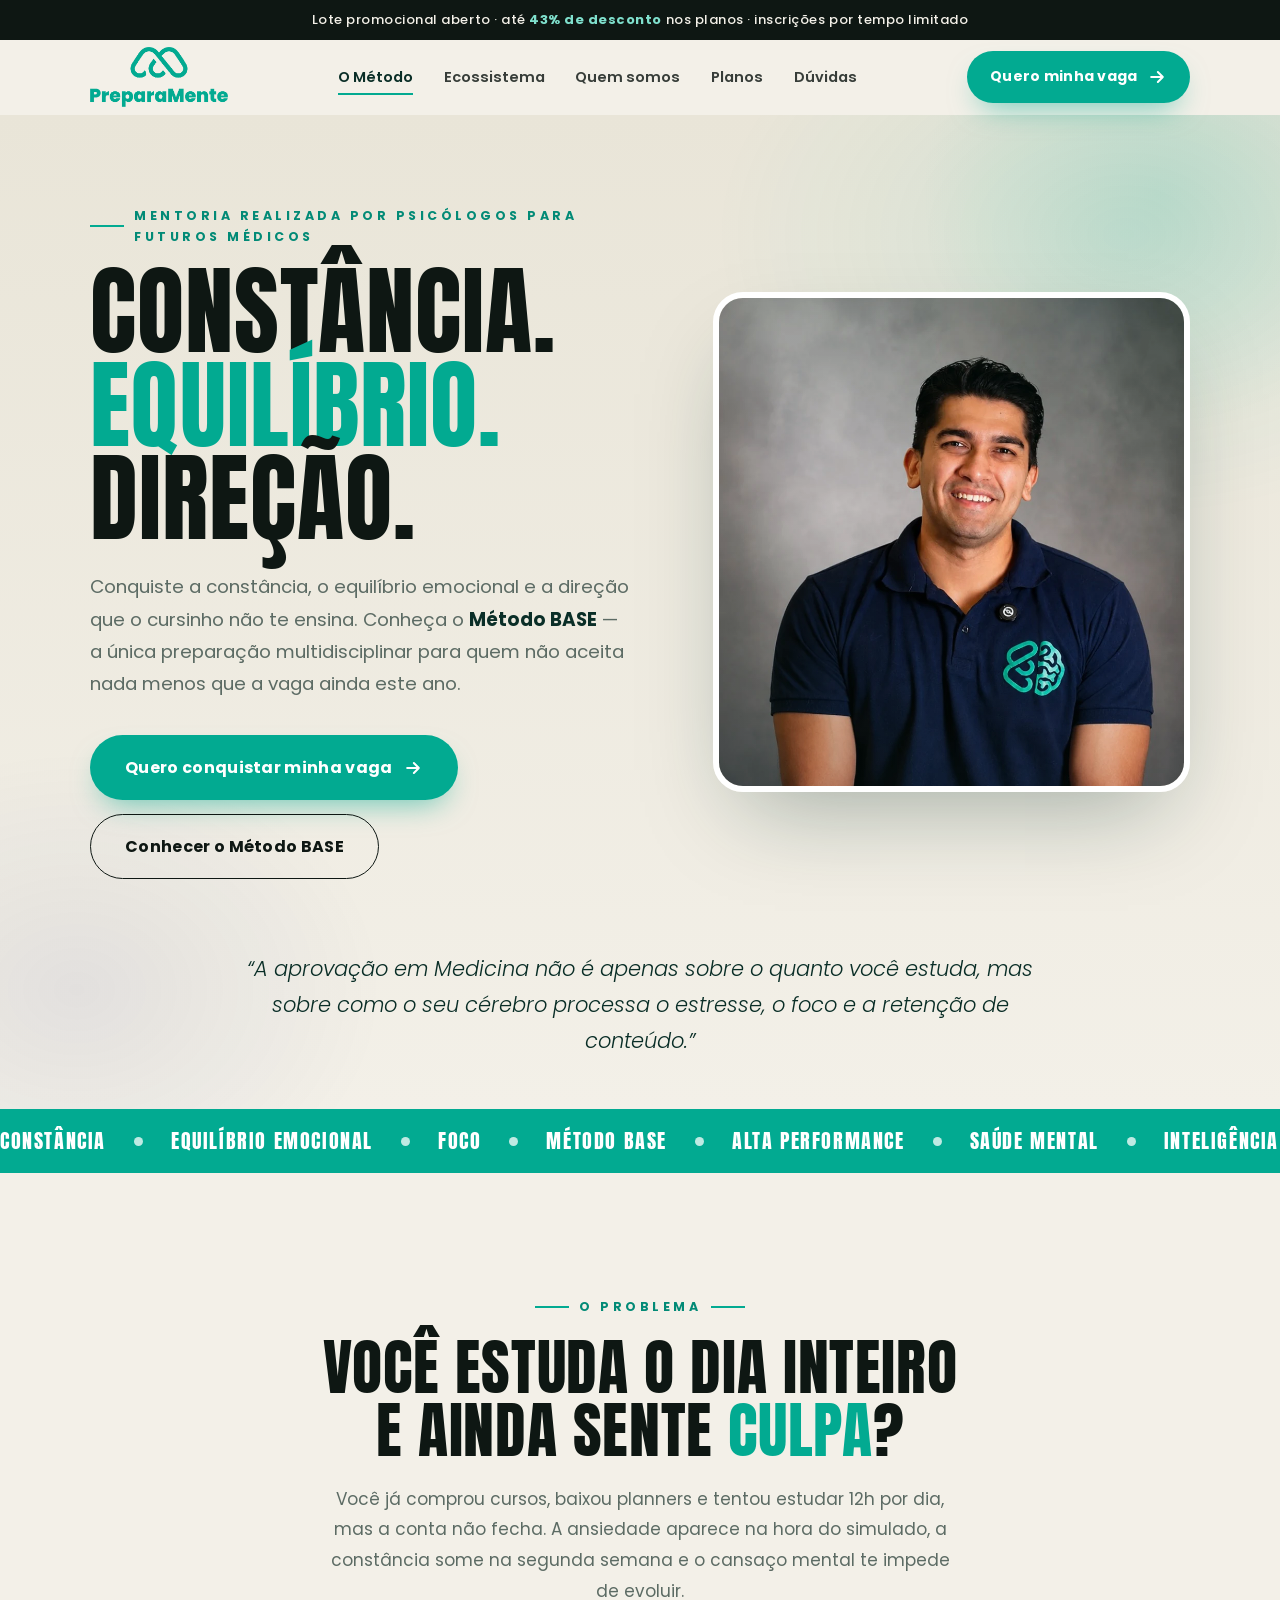
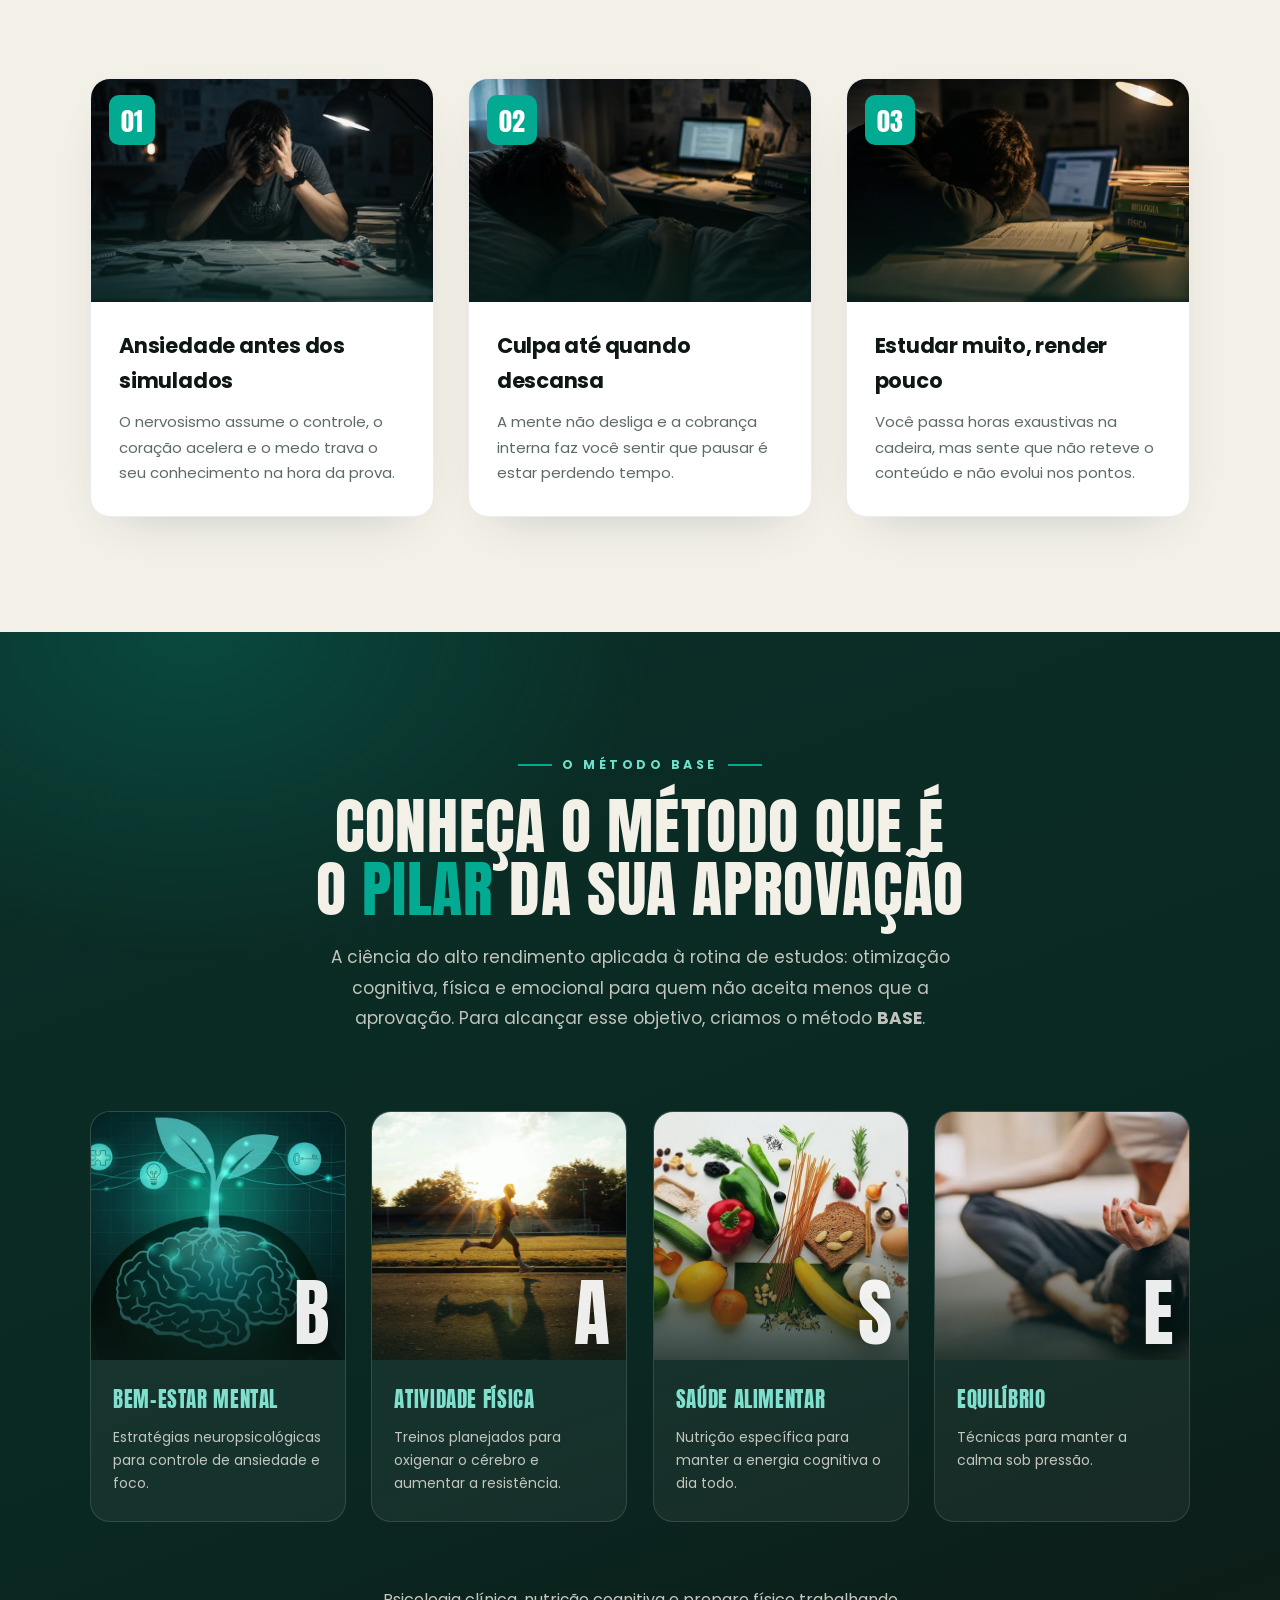
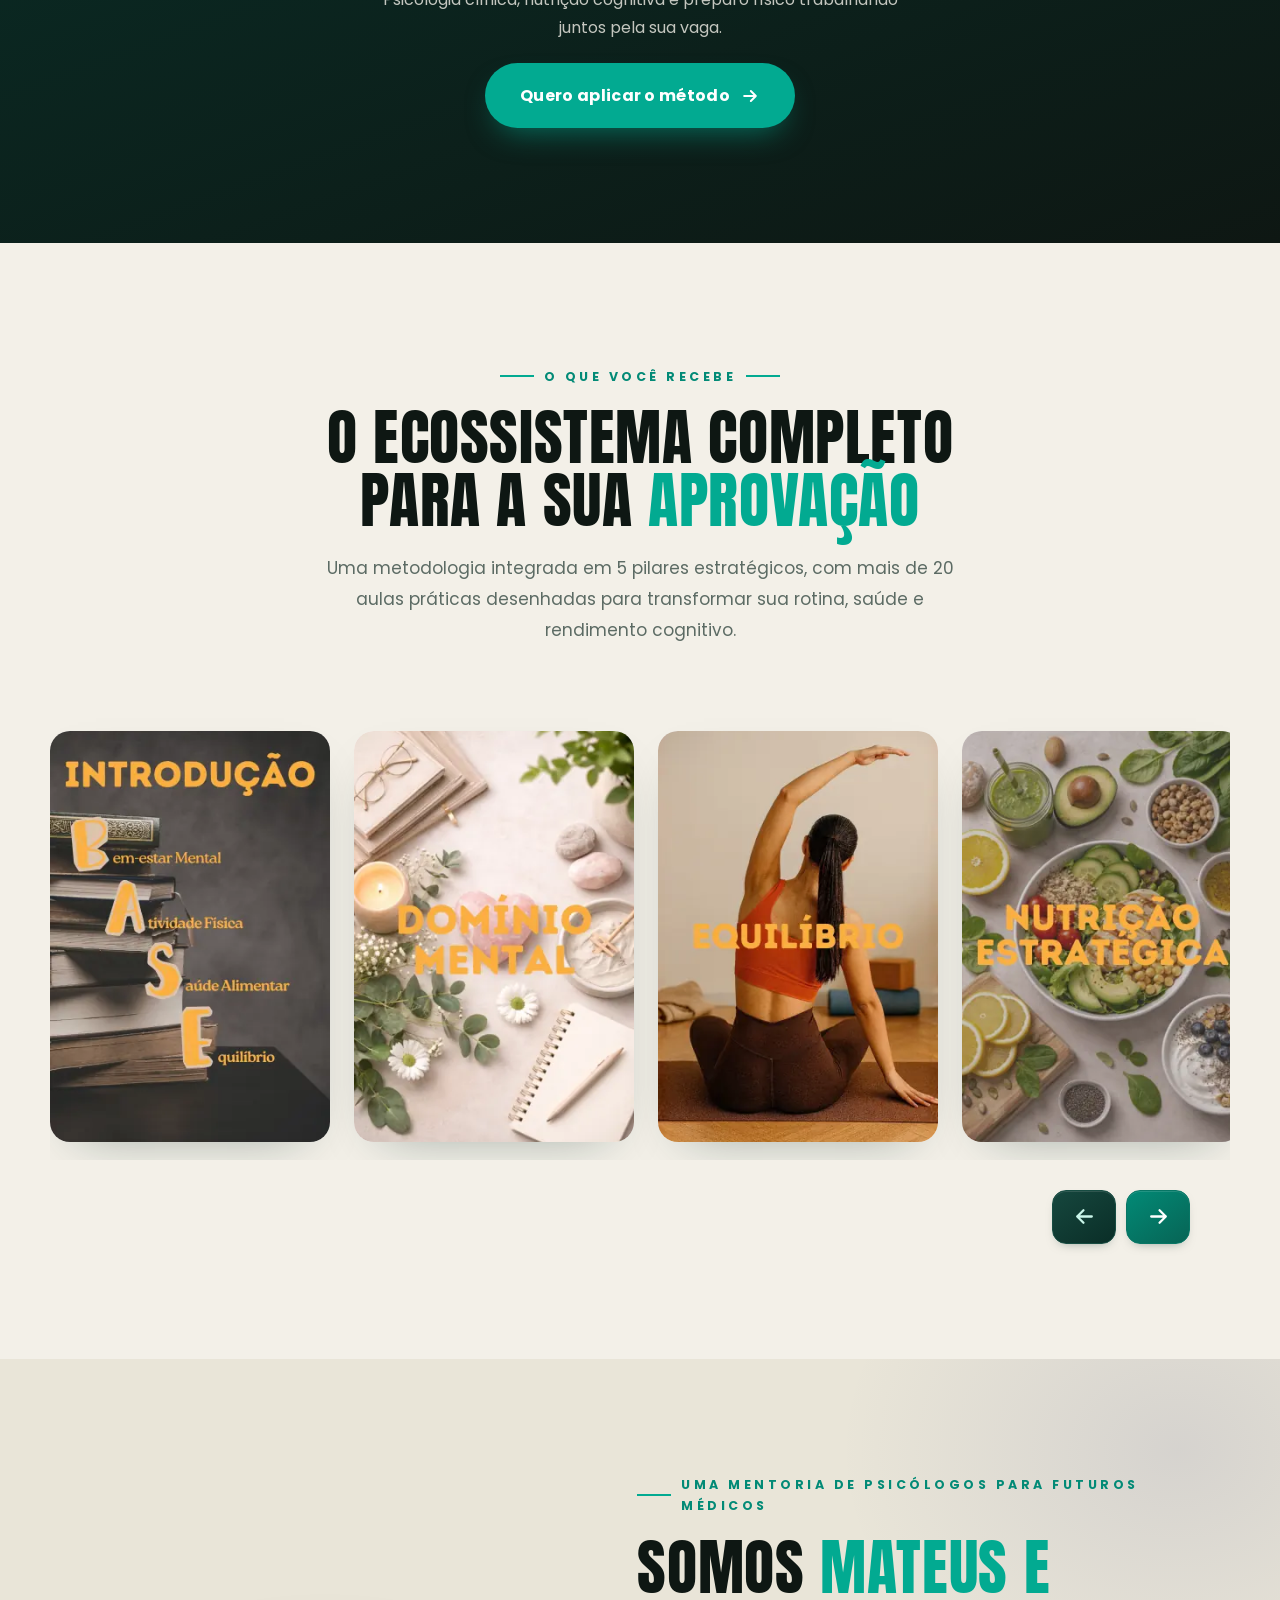
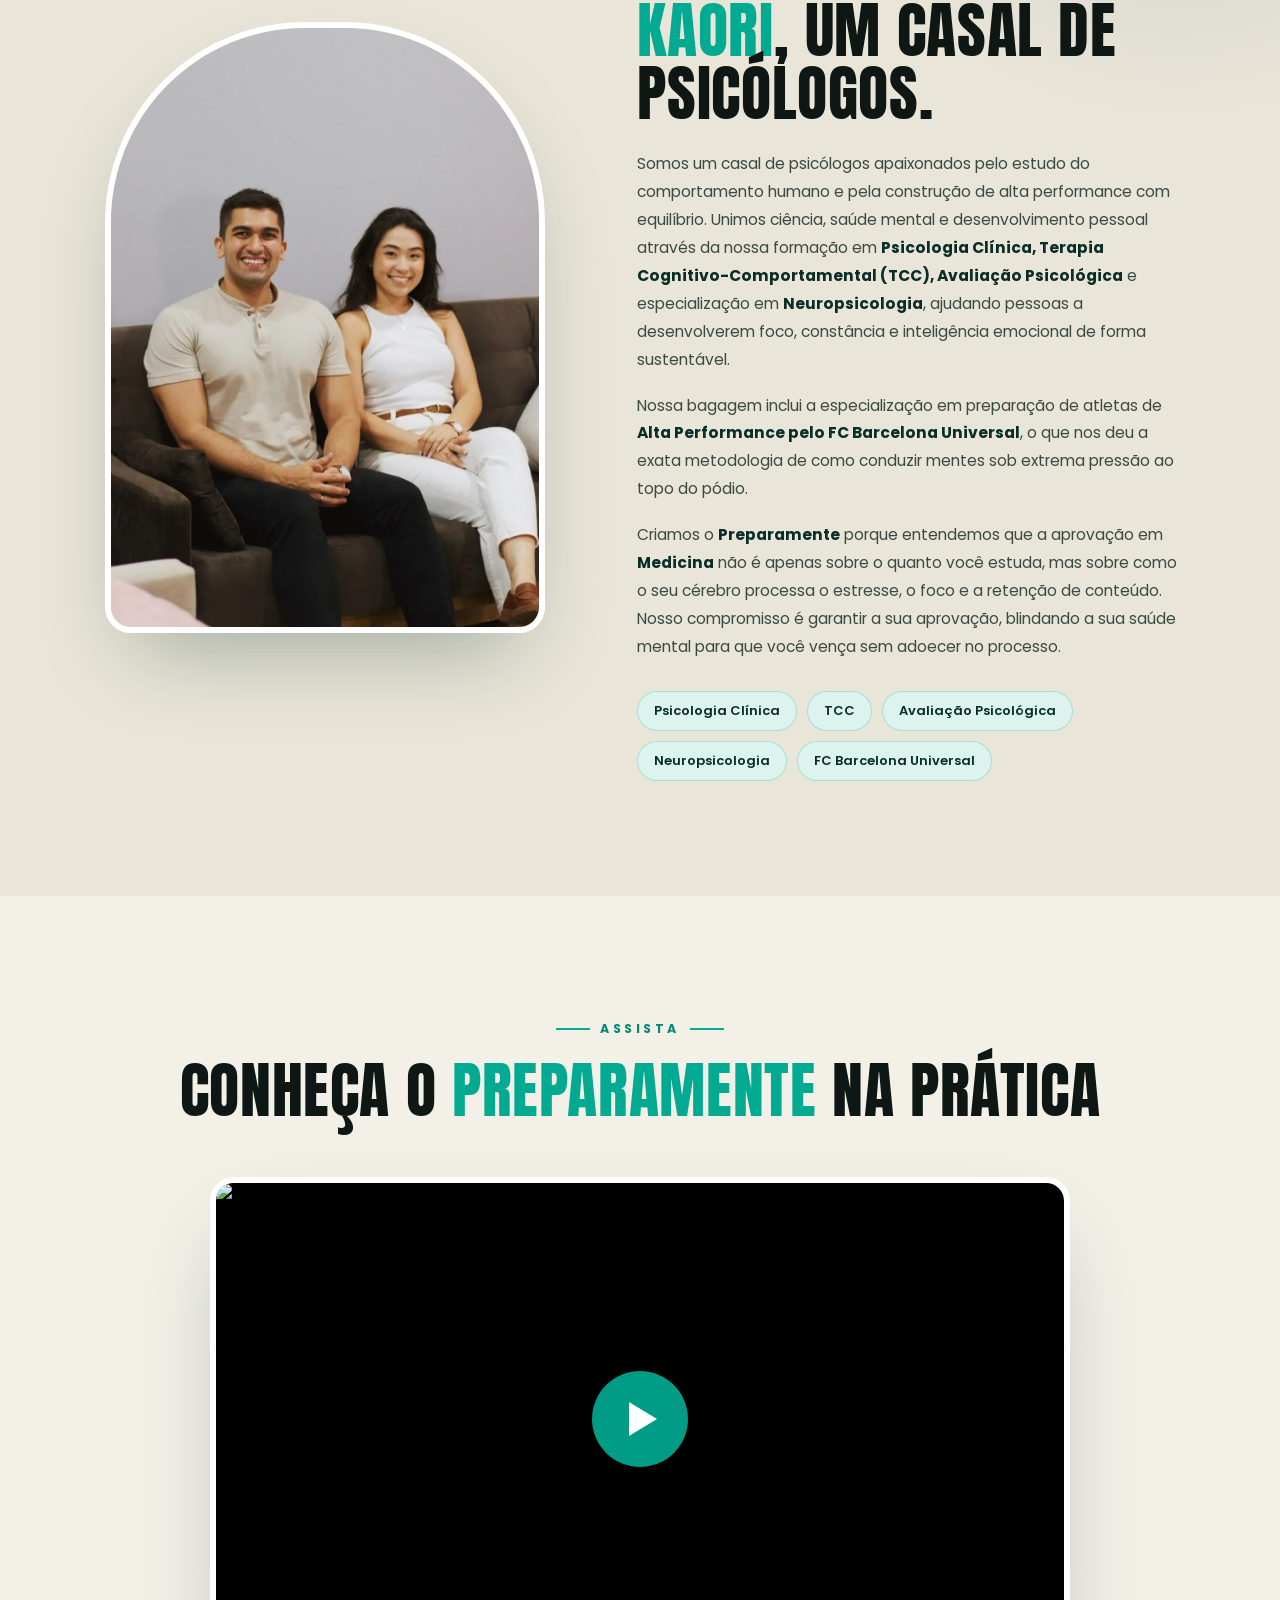
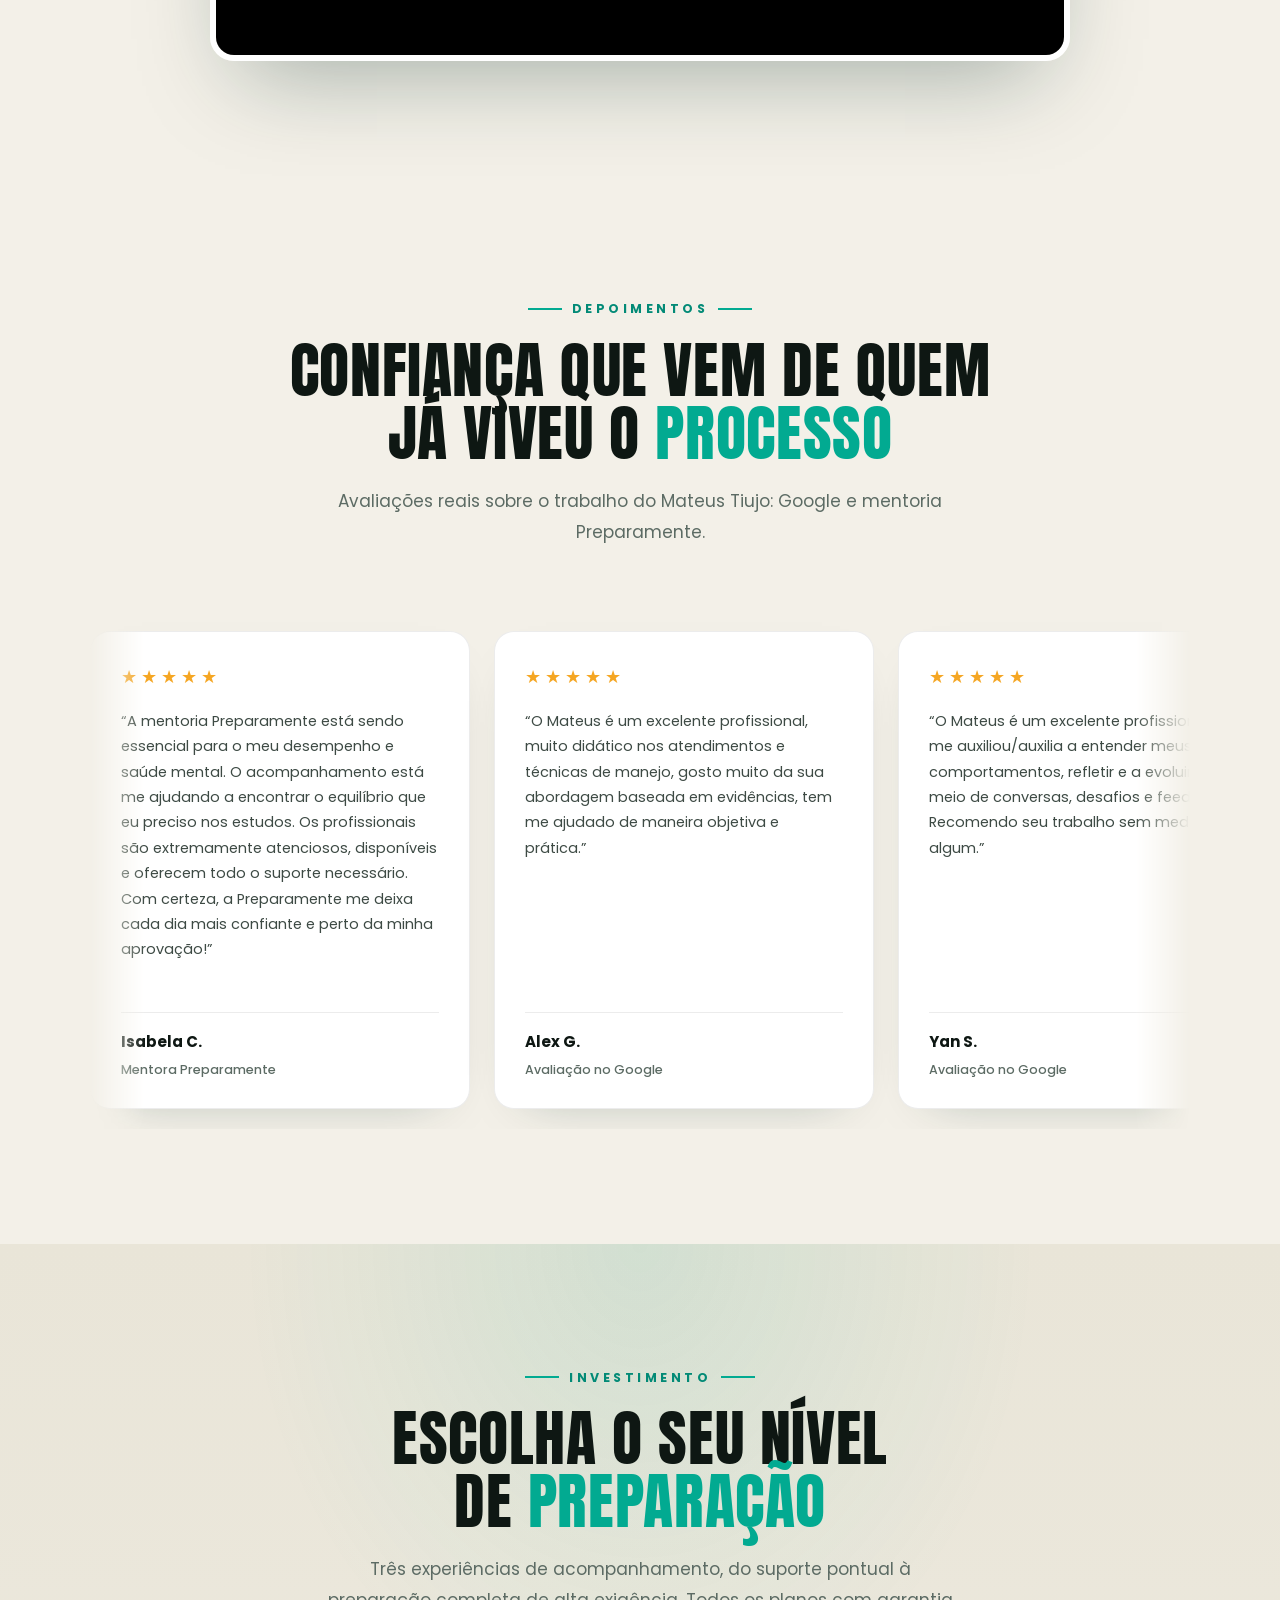
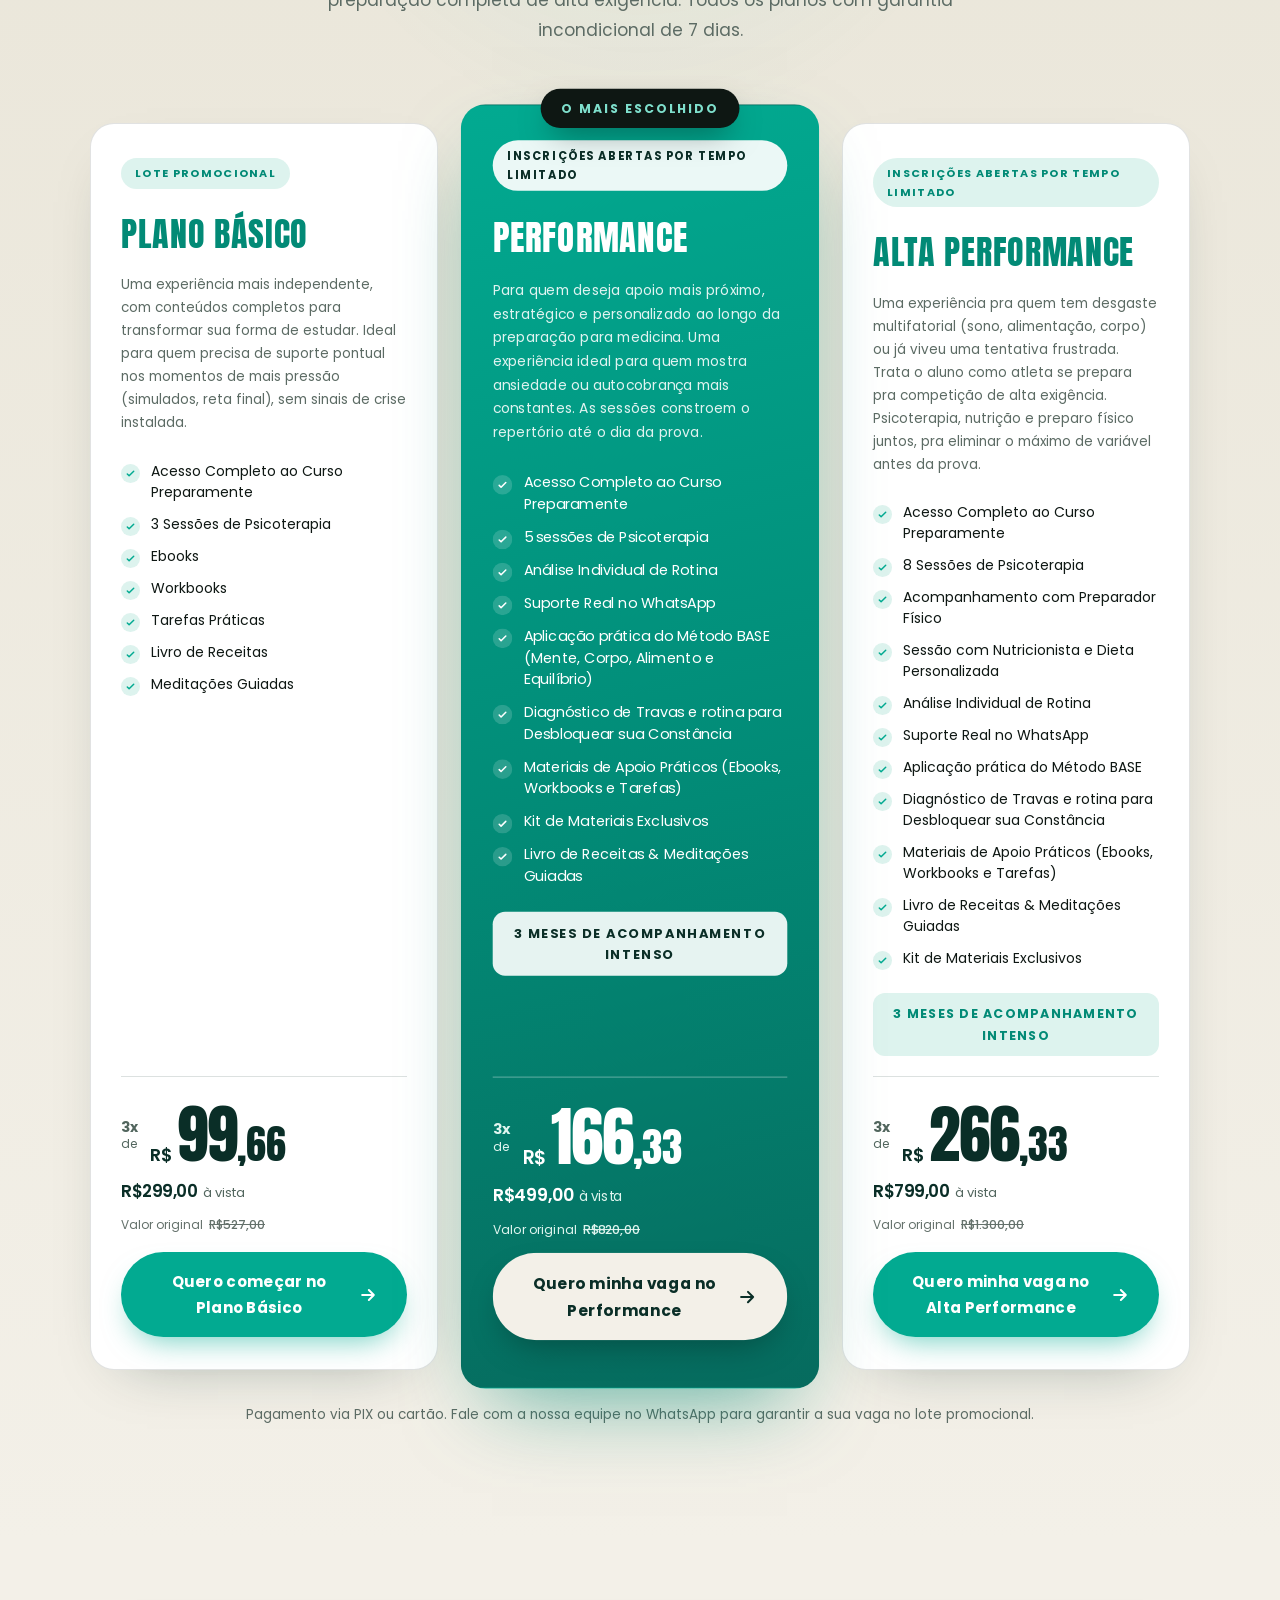
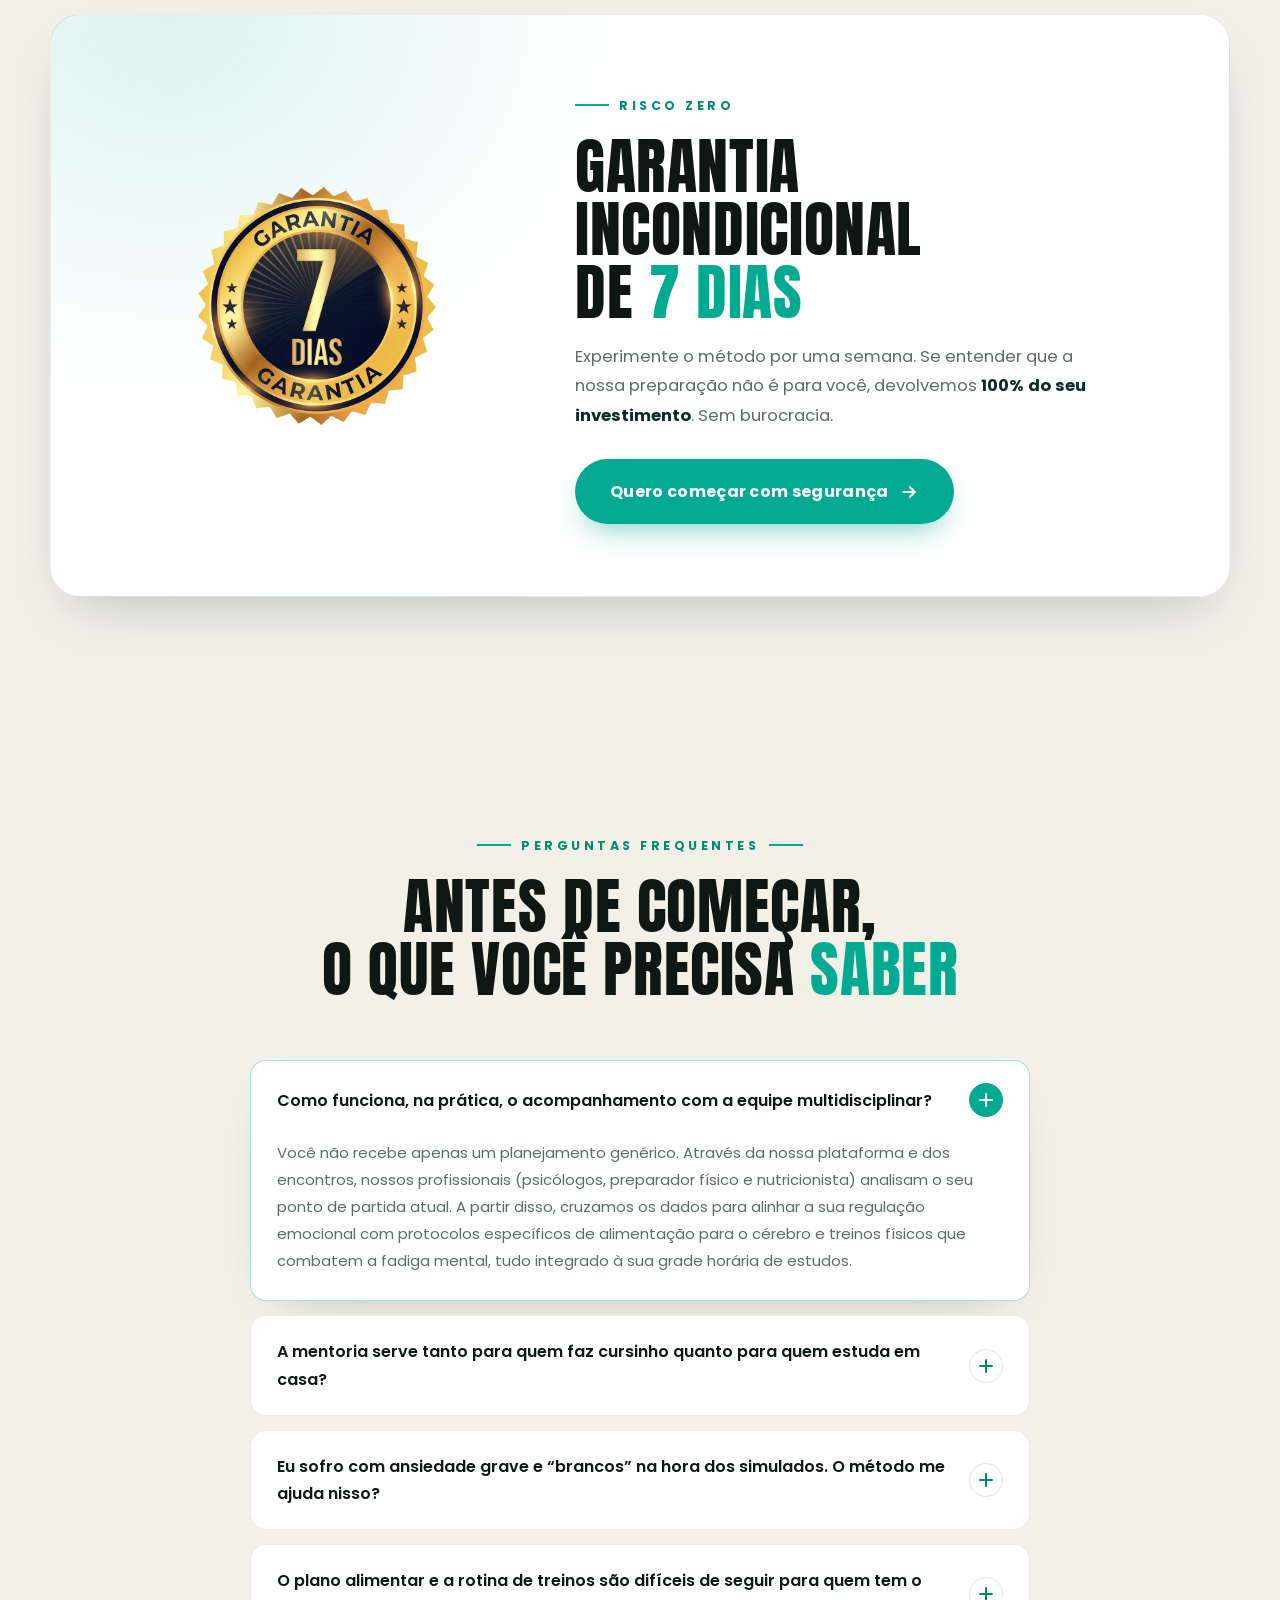
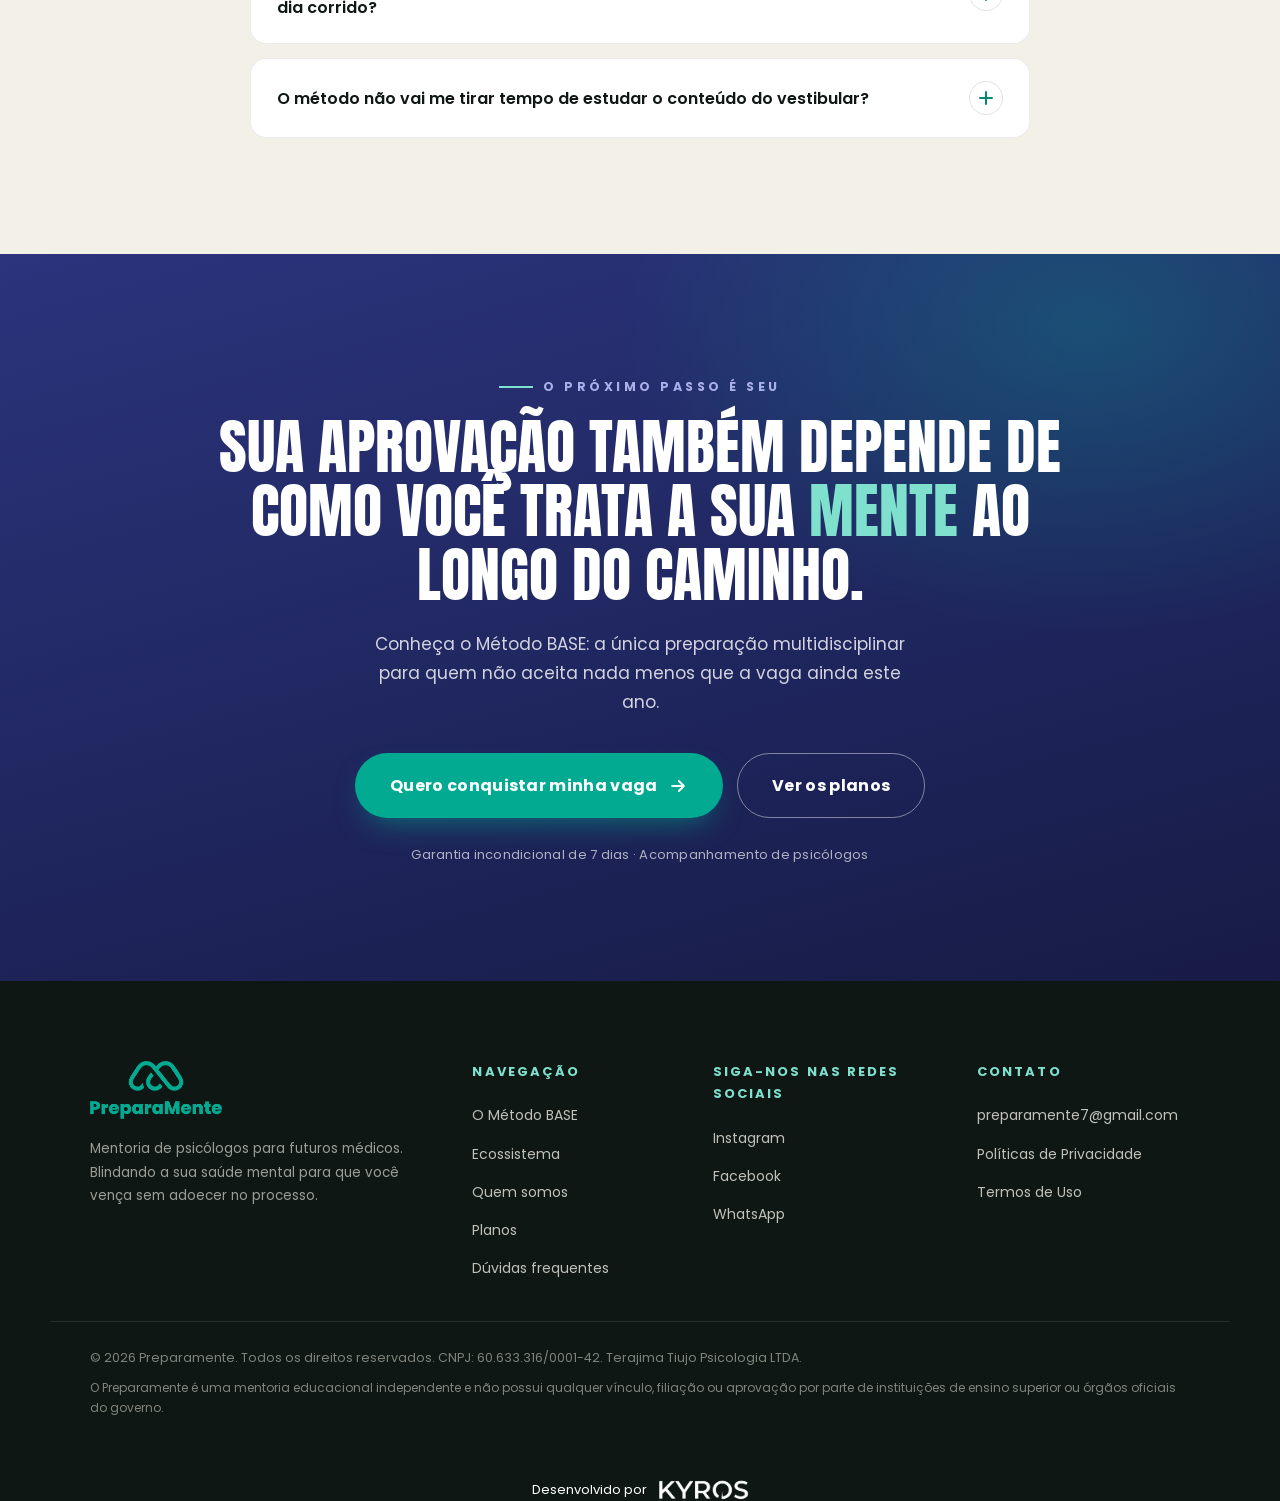
==== commit 2d0ef7d8: "Remove WhatsApp flutuante e compacta depoimentos no mobile" ====
--- a/index.html
+++ b/index.html
@@ -21,11 +21,6 @@
 <body>
   <a class="skip-link" href="#principal">Pular para o conteúdo</a>
 
-  <a class="wa-float" href="https://api.whatsapp.com/send/?phone=5541985126848&amp;text=Ol%C3%A1%2C%20gostaria%20de%20mais%20informa%C3%A7%C3%B5es%20sobre%20a%20Mentoria%20Preparamente." target="_blank" rel="noopener" aria-label="Conversar no WhatsApp">
-    <svg viewBox="0 0 32 32" fill="currentColor" aria-hidden="true"><path d="M16 2.7c-7.3 0-13.3 6-13.3 13.3 0 2.4.6 4.6 1.7 6.6L2 29.3l6.9-2.2c2 .9 4.6 1.5 7.1 1.5 7.3 0 13.3-6 13.3-13.3S23.3 2.7 16 2.7zm0 24.2c-2.1 0-4.1-.6-5.9-1.6l-.4-.3-4.1 1.3 1.3-4-.3-.4c-1.1-1.8-1.7-3.9-1.7-6.2C4.9 9.9 9.9 4.9 16 4.9s11.1 5 11.1 11.1S22.1 26.9 16 26.9zm6.1-8.3c-.3-.2-1.9-.9-2.2-1s-.5-.2-.7.2-.8 1-1 1.2-.4.2-.7.1c-.3-.2-1.4-.5-2.6-1.6-1-.9-1.6-2-1.8-2.3-.2-.3 0-.5.1-.7l.5-.6c.2-.2.2-.4.3-.6.1-.2 0-.4 0-.6l-1-2.3c-.3-.6-.5-.5-.7-.5h-.6c-.2 0-.6.1-.9.4-.3.3-1.2 1.2-1.2 2.9s1.2 3.4 1.4 3.6c.2.2 2.4 3.7 5.9 5.2.8.4 1.5.6 2 .7.8.3 1.6.2 2.2.1.7-.1 1.9-.8 2.2-1.6.3-.8.3-1.4.2-1.6-.1-.1-.3-.2-.6-.4z"/></svg>
-    <span class="wa-float-ring" aria-hidden="true"></span>
-  </a>
-
   <!-- ============ ANNOUNCEMENT BAR ============ -->
   <div class="announce">
     <p>Lote promocional aberto · até <strong>43% de desconto</strong> nos planos · inscrições por tempo limitado</p>
--- a/css/styles.css
+++ b/css/styles.css
@@ -1265,8 +1265,8 @@
 .plano-price .plano-de { font-size: 14px; }
 .plano--featured .plano-price .plano-parc { color: #fff; }
 .footer-credit { display: flex; justify-content: center; align-items: center; flex-wrap: wrap; gap: 12px; padding: 28px 20px 0; color: #fff; font-size: 13px; }
-.footer-credit-logo { position: relative; display: block; width: 180px; height: 40px; overflow: hidden; flex: 0 0 180px; }
-.footer-credit-logo img { position: absolute; width: 251.64px; height: 251.64px; max-width: none; left: -35.92px; top: -110px; filter: brightness(0) invert(1); }
+.footer-credit-logo { position: relative; display: block; width: 90px; height: 20px; overflow: hidden; flex: 0 0 90px; }
+.footer-credit-logo img { position: absolute; width: 125.82px; height: 125.82px; max-width: none; left: -17.96px; top: -55px; filter: brightness(0) invert(1); }
 @media (prefers-reduced-motion: reduce) {
  .depo-marquee { overflow-x: auto; }
  .depo-track { animation: none; }
@@ -1402,3 +1402,15 @@
 .plano-price .price-currency { font-weight: 600; font-size: 18px; }
 .plano-price .plano-por { margin-top: 10px; }
 .plano-price .plano-de { margin-top: 12px; }
+
+/* Depoimentos mobile: altura natural por conteúdo, sem esticar os cards curtos. */
+@media (max-width: 600px) {
+  .depo-group { align-items: flex-start; gap: 16px; padding-right: 16px; }
+  .depo-group .depo-card,
+  .depo-group .depo-card--featured { width: min(86vw, 360px); padding: 20px 20px 18px; }
+  .depo-group .depo-stars { font-size: 16px; letter-spacing: 3px; margin-bottom: 10px; }
+  .depo-group .depo-card blockquote { flex: none; font-size: 14px; line-height: 1.55; }
+  .depo-group .depo-author { margin-top: 14px; padding-top: 12px; }
+  .depo-group .depo-author strong { font-size: 14px; line-height: 1.4; }
+  .depo-group .depo-author span { display: block; margin-top: 3px; font-size: 12px; line-height: 1.45; }
+}
